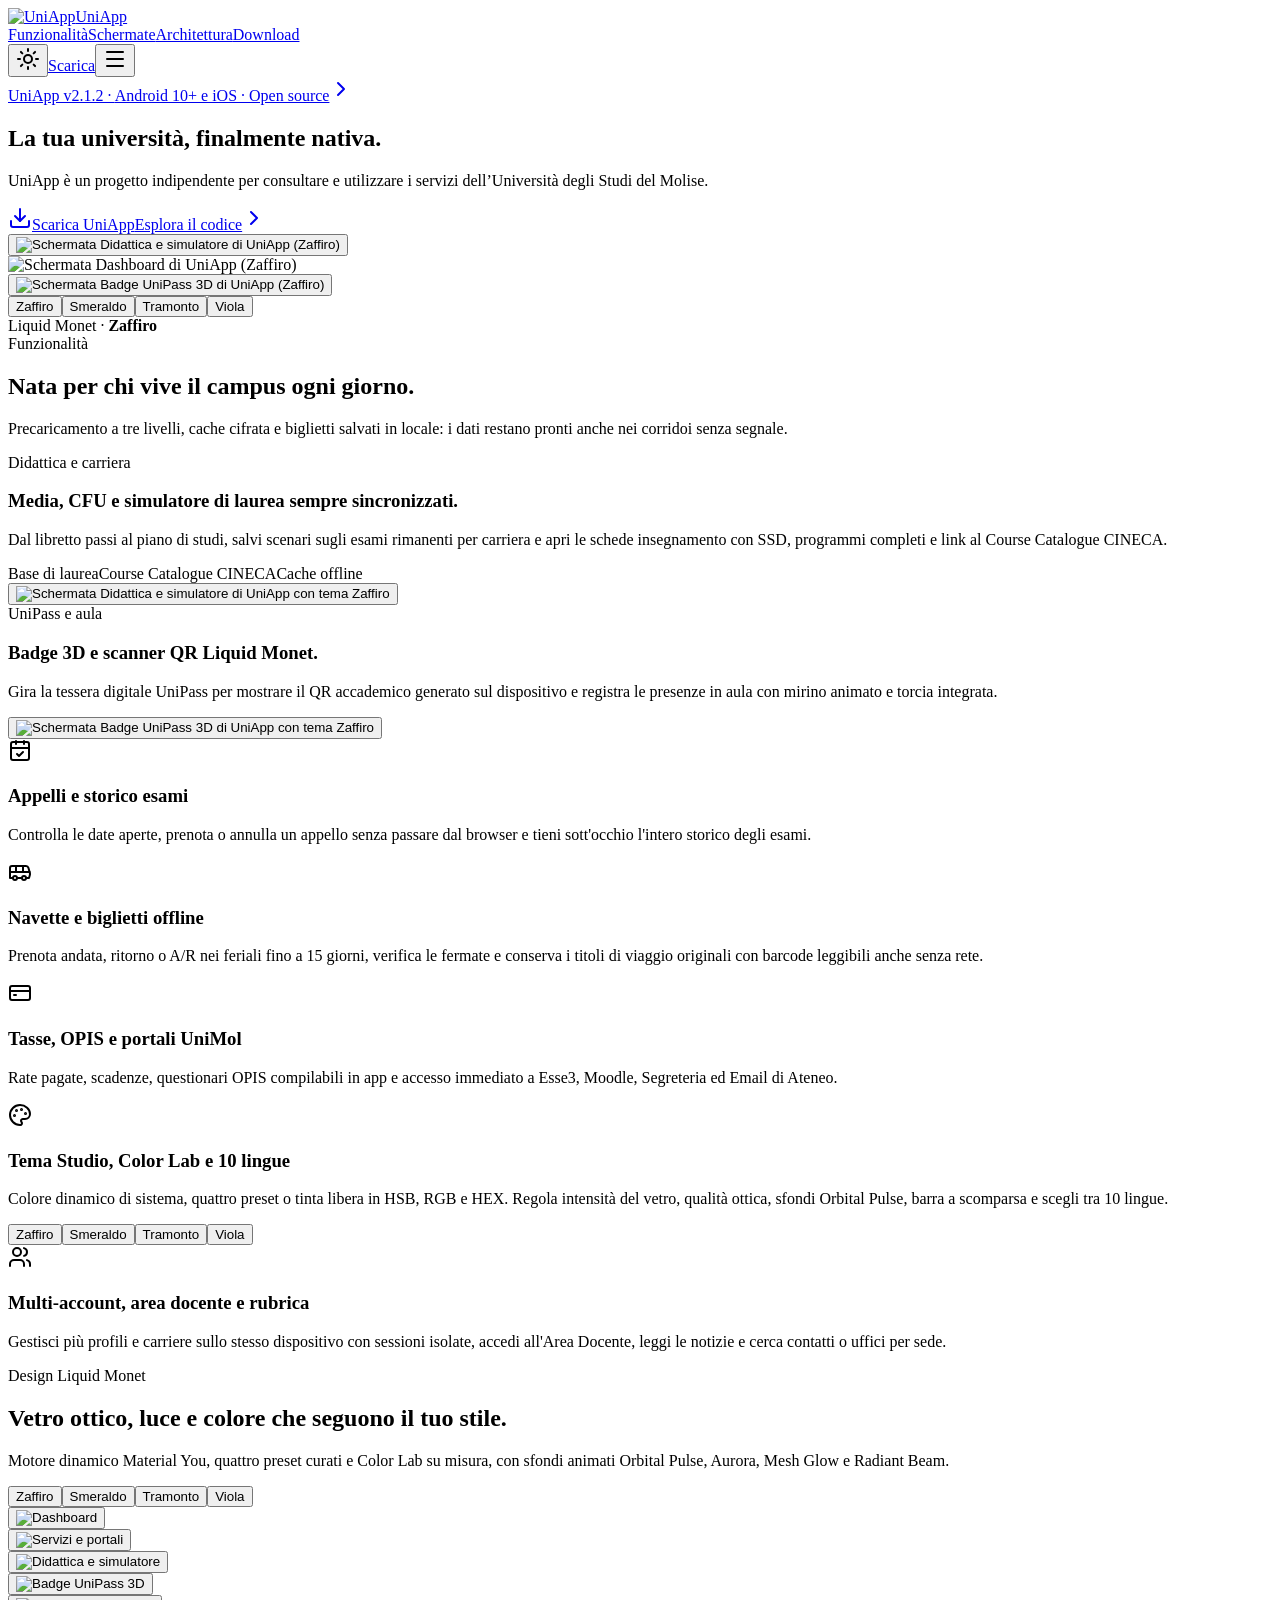
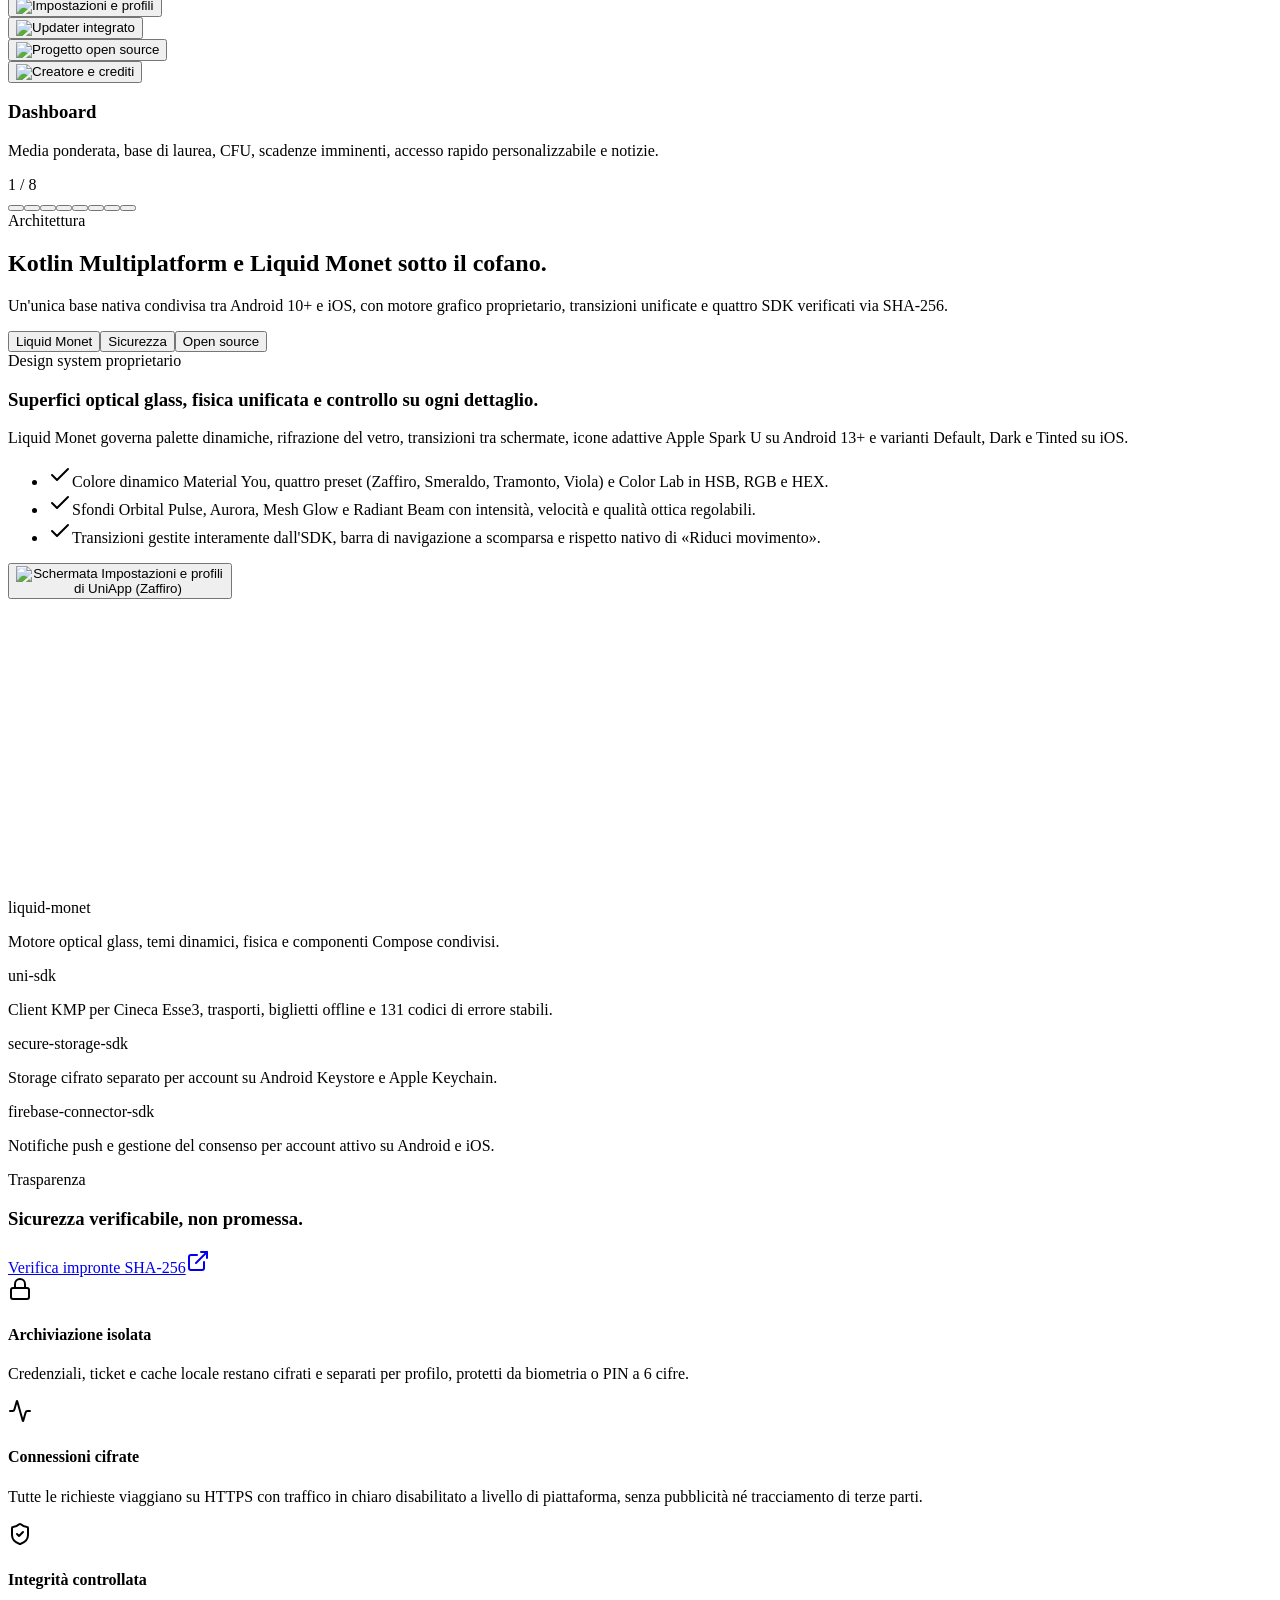
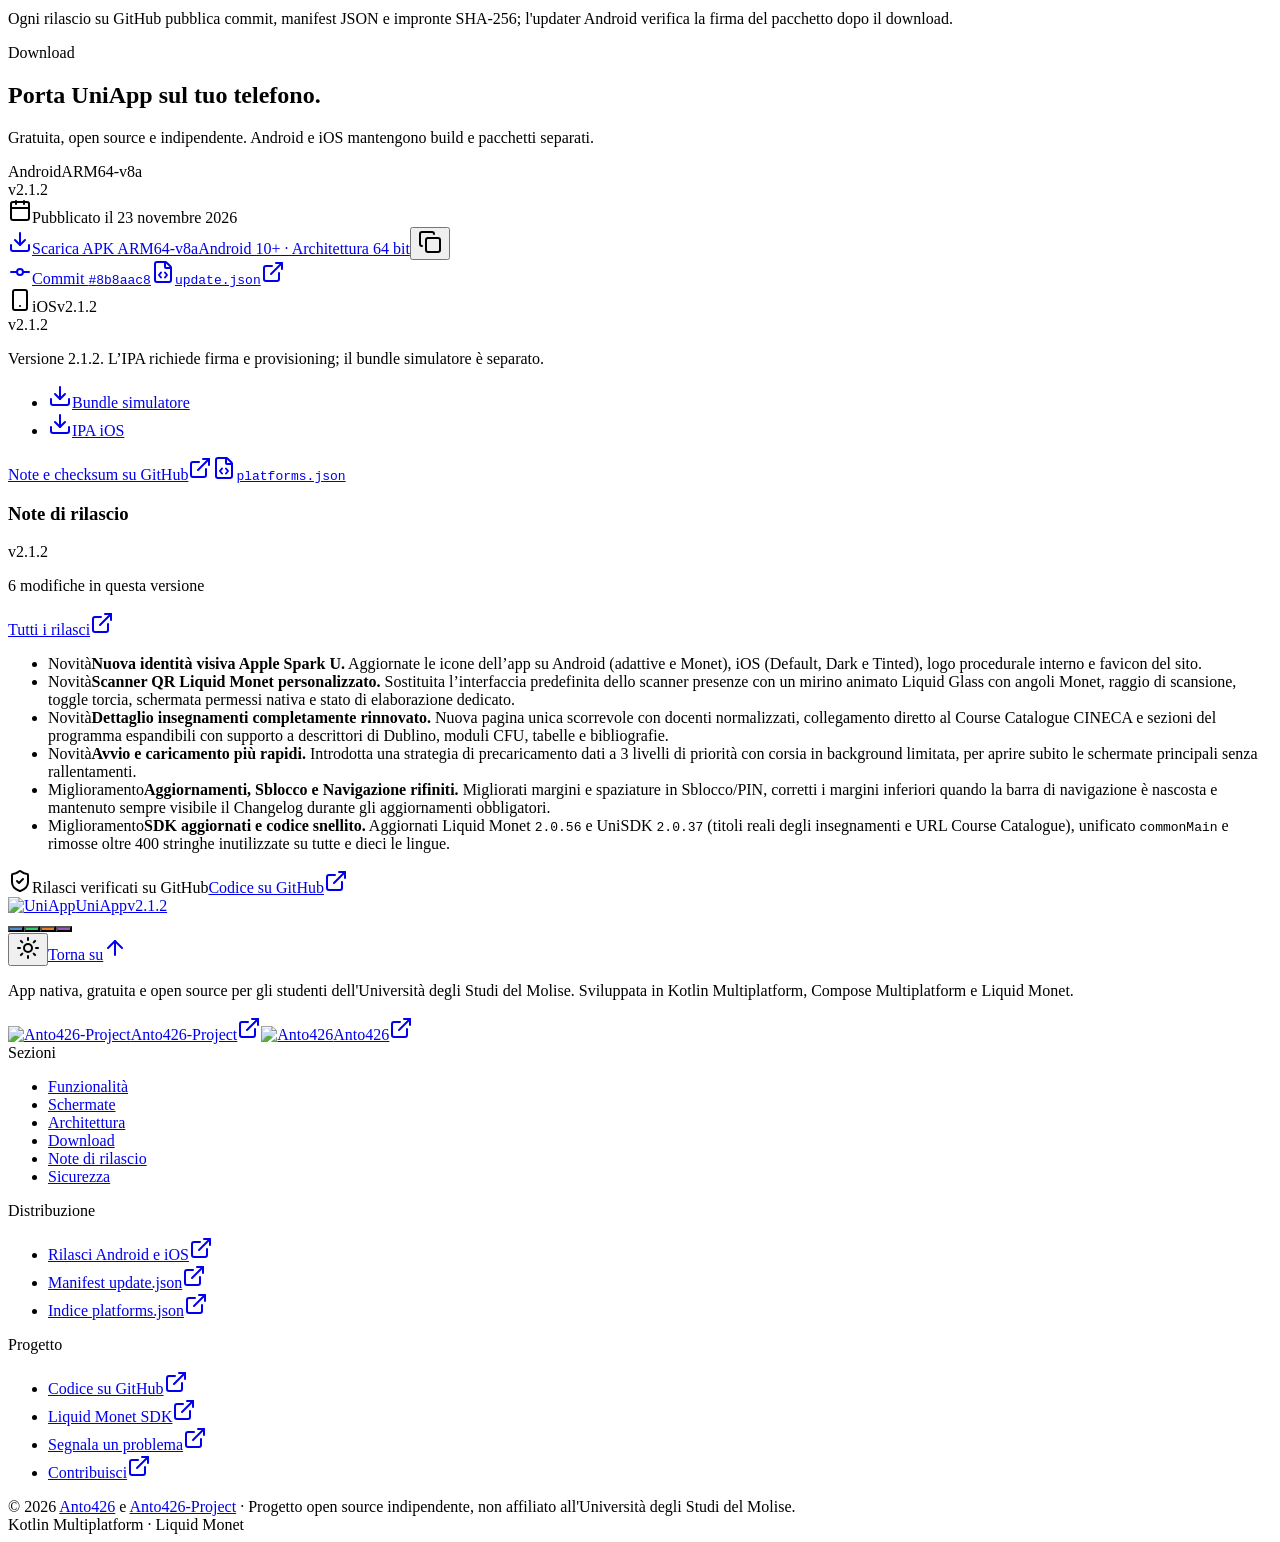
==== docs/index.html @ 40312190 "chore: publish UniApp website" ====
<!DOCTYPE html><html lang="it" data-appearance="dark" data-theme="sapphire"><head><meta charSet="utf-8"/><meta name="viewport" content="width=device-width, initial-scale=1"/><link rel="preload" as="image" href="/uniapp-upstream/assets/uniapp-icon.webp"/><link rel="preload" as="image" href="/uniapp-upstream/assets/screenshots/previews/sapphire-didattica.webp"/><link rel="preload" as="image" href="/uniapp-upstream/assets/screenshots/previews/sapphire-home.webp"/><link rel="preload" as="image" href="/uniapp-upstream/assets/screenshots/previews/sapphire-badge.webp"/><link rel="preload" as="image" href="/uniapp-upstream/assets/screenshots/previews/sapphire-servizi.webp"/><link rel="preload" as="image" href="https://github.com/Anto426-Project.png"/><link rel="preload" as="image" href="https://github.com/Anto426.png"/><link rel="stylesheet" href="/uniapp-upstream/_next/static/chunks/2deefo2ux-tzl.css" data-precedence="next"/><link rel="preload" as="script" fetchPriority="low" href="/uniapp-upstream/_next/static/chunks/310vm2bl3xxpt.js"/><script src="/uniapp-upstream/_next/static/chunks/1wnov70f88xjy.js" async=""></script><script src="/uniapp-upstream/_next/static/chunks/39_j1bdzreq0m.js" async=""></script><script src="/uniapp-upstream/_next/static/chunks/1ewen0fdcty1i.js" async=""></script><script src="/uniapp-upstream/_next/static/chunks/turbopack-1o76c14ttys48.js" async=""></script><script src="/uniapp-upstream/_next/static/chunks/3qfy96eoyh-ek.js" async=""></script><script src="/uniapp-upstream/_next/static/chunks/0j7l8nt_40e_p.js" async=""></script><script src="/uniapp-upstream/_next/static/chunks/3uhbx0-far89m.js" async=""></script><script src="/uniapp-upstream/_next/static/chunks/1dz40qva15pdd.js" async=""></script><meta name="theme-color" content="#000000" media="(prefers-color-scheme: dark)"/><meta name="theme-color" content="#fbfbfd" media="(prefers-color-scheme: light)"/><title>UniApp · La tua università, finalmente nativa (Android e iOS)</title><meta name="description" content="Libretto, base di laurea, appelli, presenze QR, badge UniPass 3D, tasse e navette dell&#x27;Università degli Studi del Molise in un&#x27;app nativa open source per Android e iOS."/><meta name="author" content="Anto426"/><meta property="og:title" content="UniApp · La tua università, finalmente nativa"/><meta property="og:description" content="Libretto, simulatore laurea, badge UniPass 3D, presenze QR, tasse e navette offline per gli studenti dell&#x27;Università degli Studi del Molise."/><meta property="og:url" content="https://anto426-project.github.io/uniapp-upstream/"/><meta property="og:site_name" content="UniApp"/><meta property="og:type" content="website"/><meta name="twitter:card" content="summary"/><meta name="twitter:title" content="UniApp · La tua università, finalmente nativa"/><meta name="twitter:description" content="Libretto, simulatore laurea, badge UniPass 3D, presenze QR, tasse e navette offline per gli studenti dell&#x27;Università degli Studi del Molise."/><link rel="icon" href="/uniapp-upstream/favicon.svg" type="image/svg+xml"/><link rel="icon" href="/uniapp-upstream/favicon.ico" sizes="any"/><link rel="icon" href="/uniapp-upstream/favicon-32x32.png" sizes="32x32" type="image/png"/><link rel="icon" href="/uniapp-upstream/favicon-192x192.png" sizes="192x192" type="image/png"/><link rel="apple-touch-icon" href="/uniapp-upstream/apple-touch-icon.png" sizes="180x180" type="image/png"/><script src="/uniapp-upstream/_next/static/chunks/0cz1d0mv5g_q7.js" noModule=""></script></head><body><div hidden=""><!--$--><!--/$--></div><div class="ambient-backdrop" aria-hidden="true"><div class="ambient-wash-top"></div><div class="ambient-wash-bottom"></div></div><div class="page-stage"><header class="nav-island-shell" data-scrolled="false"><nav class="nav-island" aria-label="Navigazione principale"><a href="#" class="nav-brand"><img src="/uniapp-upstream/assets/uniapp-icon.webp" alt="UniApp" width="26" height="26" class="nav-brand-icon"/><span class="nav-brand-title">UniApp</span></a><div class="nav-links-track"><div class="nav-active-pill" style="opacity:0" aria-hidden="true"></div><a href="#features" class="nav-link-item" data-active="false">Funzionalità</a><a href="#screenshots" class="nav-link-item" data-active="false">Schermate</a><a href="#architecture" class="nav-link-item" data-active="false">Architettura</a><a href="#download" class="nav-link-item" data-active="false">Download</a></div><div class="nav-right"><button type="button" class="appearance-toggle" aria-label="Attiva aspetto chiaro" title="Aspetto chiaro"><svg xmlns="http://www.w3.org/2000/svg" width="24" height="24" viewBox="0 0 24 24" fill="none" stroke="currentColor" stroke-width="2" stroke-linecap="round" stroke-linejoin="round" class="lucide lucide-sun w-3.5 h-3.5" aria-hidden="true"><circle cx="12" cy="12" r="4"></circle><path d="M12 2v2"></path><path d="M12 20v2"></path><path d="m4.93 4.93 1.41 1.41"></path><path d="m17.66 17.66 1.41 1.41"></path><path d="M2 12h2"></path><path d="M20 12h2"></path><path d="m6.34 17.66-1.41 1.41"></path><path d="m19.07 4.93-1.41 1.41"></path></svg></button><a href="#download" class="nav-download-btn">Scarica</a><button type="button" class="nav-mobile-trigger" aria-label="Apri menu" aria-expanded="false"><svg xmlns="http://www.w3.org/2000/svg" width="24" height="24" viewBox="0 0 24 24" fill="none" stroke="currentColor" stroke-width="2" stroke-linecap="round" stroke-linejoin="round" class="lucide lucide-menu w-4 h-4" aria-hidden="true"><path d="M4 5h16"></path><path d="M4 12h16"></path><path d="M4 19h16"></path></svg></button></div></nav></header><main id="main-content"><section class="hero-keynote"><div class="container-shell"><div class="hero-keynote-header"><a href="#download" class="hero-status-chip"><span class="status-dot" aria-hidden="true"></span><span>UniApp v2.1.2 · <!-- -->Android 10+ e iOS · Open source</span><svg xmlns="http://www.w3.org/2000/svg" width="24" height="24" viewBox="0 0 24 24" fill="none" stroke="currentColor" stroke-width="2" stroke-linecap="round" stroke-linejoin="round" class="lucide lucide-chevron-right w-3.5 h-3.5" style="color:var(--accent)" aria-hidden="true"><path d="m9 18 6-6-6-6"></path></svg></a><h1 class="type-hero">La tua università,<!-- --> <span class="hero-accent-text">finalmente nativa.</span></h1><p class="hero-subtitle">UniApp è un progetto indipendente per consultare e utilizzare i servizi dell’Università degli Studi del Molise.</p><div class="hero-cta-row"><a href="#download" class="btn-primary"><svg xmlns="http://www.w3.org/2000/svg" width="24" height="24" viewBox="0 0 24 24" fill="none" stroke="currentColor" stroke-width="2" stroke-linecap="round" stroke-linejoin="round" class="lucide lucide-download w-4 h-4" aria-hidden="true"><path d="M12 15V3"></path><path d="M21 15v4a2 2 0 0 1-2 2H5a2 2 0 0 1-2-2v-4"></path><path d="m7 10 5 5 5-5"></path></svg><span>Scarica UniApp</span></a><a href="https://github.com/Anto426-Project/Uniapp" target="_blank" rel="noopener noreferrer" class="btn-material"><span>Esplora il codice</span><svg xmlns="http://www.w3.org/2000/svg" width="24" height="24" viewBox="0 0 24 24" fill="none" stroke="currentColor" stroke-width="2" stroke-linecap="round" stroke-linejoin="round" class="lucide lucide-chevron-right w-4 h-4 opacity-70" aria-hidden="true"><path d="m9 18 6-6-6-6"></path></svg></a></div></div><div class="hero-triptych-stage"><div class="hero-triptych-glow" aria-hidden="true"></div><div class="hero-triptych"><button type="button" class="triptych-flank triptych-flank--left" aria-label="Apri anteprima Didattica e simulatore (Zaffiro)"><div class="device-screen"><span class="crossfade-frame"><img src="/uniapp-upstream/assets/screenshots/previews/sapphire-didattica.webp" alt="Schermata Didattica e simulatore di UniApp (Zaffiro)" width="480" height="1003" draggable="false" style="object-position:center center;opacity:1;transition:opacity 420ms cubic-bezier(0.22, 1, 0.36, 1)"/></span></div></button><div class="triptych-center" role="button" tabindex="0" aria-label="Apri anteprima Dashboard (Zaffiro)"><div class="device-frame"><div class="device-screen"><span class="crossfade-frame"><img src="/uniapp-upstream/assets/screenshots/previews/sapphire-home.webp" alt="Schermata Dashboard di UniApp (Zaffiro)" width="480" height="1003" draggable="false" style="object-position:center center;opacity:1;transition:opacity 420ms cubic-bezier(0.22, 1, 0.36, 1)"/></span><div class="device-sheen" aria-hidden="true"></div></div></div></div><button type="button" class="triptych-flank triptych-flank--right" aria-label="Apri anteprima Badge UniPass 3D (Zaffiro)"><div class="device-screen"><span class="crossfade-frame"><img src="/uniapp-upstream/assets/screenshots/previews/sapphire-badge.webp" alt="Schermata Badge UniPass 3D di UniApp (Zaffiro)" width="480" height="1003" draggable="false" style="object-position:center center;opacity:1;transition:opacity 420ms cubic-bezier(0.22, 1, 0.36, 1)"/></span></div></button></div><div class="hero-pigment-dock"><div class="fluid-segmented" role="group" aria-label="Scegli il tema dell&#x27;anteprima"><div class="fluid-segmented__indicator" aria-hidden="true"></div><button type="button" class="fluid-segmented__option" aria-pressed="true"><span class="fluid-segmented__swatch" style="background-color:#4A90D9" aria-hidden="true"></span><span>Zaffiro</span></button><button type="button" class="fluid-segmented__option" aria-pressed="false"><span class="fluid-segmented__swatch" style="background-color:#2ECC71" aria-hidden="true"></span><span>Smeraldo</span></button><button type="button" class="fluid-segmented__option" aria-pressed="false"><span class="fluid-segmented__swatch" style="background-color:#E67E22" aria-hidden="true"></span><span>Tramonto</span></button><button type="button" class="fluid-segmented__option" aria-pressed="false"><span class="fluid-segmented__swatch" style="background-color:#9B59B6" aria-hidden="true"></span><span>Viola</span></button></div><span class="type-caption">Liquid Monet · <strong style="color:var(--label-primary)">Zaffiro</strong></span></div></div></div></section><section id="features" class="section-block section-grouped"><div class="container-shell"><div class="fluid-reveal" data-visible="false"><div class="section-header-center"><span class="type-eyebrow">Funzionalità</span><h2 class="type-title-1">Nata per chi vive il campus ogni giorno.</h2><p class="type-body">Precaricamento a tre livelli, cache cifrata e biglietti salvati in locale: i dati restano pronti anche nei corridoi senza segnale.</p></div></div><div class="fluid-reveal" data-visible="false" style="transition-delay:70ms"><div class="bento-mosaic"><div class="bento-tile bento-span-7"><div class="bento-hero-split"><div class="flex flex-col items-start gap-3"><span class="type-eyebrow">Didattica e carriera</span><h3 class="type-title-2">Media, CFU e simulatore di laurea sempre sincronizzati.</h3><p class="type-callout">Dal libretto passi al piano di studi, salvi scenari sugli esami rimanenti per carriera e apri le schede insegnamento con SSD, programmi completi e link al Course Catalogue CINECA.</p><div class="bento-metric-chips"><span class="metric-chip">Base di laurea</span><span class="metric-chip">Course Catalogue CINECA</span><span class="metric-chip">Cache offline</span></div></div><div class="bento-phone-well"><button type="button" class="bento-phone-trigger" aria-label="Apri a schermo intero: Didattica e simulatore"><div class="bento-phone-inner"><span class="crossfade-frame"><img src="/uniapp-upstream/assets/screenshots/previews/sapphire-didattica.webp" alt="Schermata Didattica e simulatore di UniApp con tema Zaffiro" width="480" height="880" loading="lazy" draggable="false" style="object-position:top center;opacity:1;transition:opacity 420ms cubic-bezier(0.22, 1, 0.36, 1)"/></span></div></button></div></div></div><div class="bento-tile bento-span-5 bento-badge-card"><div class="flex flex-col items-start gap-2.5"><span class="type-eyebrow">UniPass e aula</span><h3 class="type-title-2">Badge 3D e scanner QR Liquid Monet.</h3><p class="type-callout">Gira la tessera digitale UniPass per mostrare il QR accademico generato sul dispositivo e registra le presenze in aula con mirino animato e torcia integrata.</p></div><div class="bento-badge-crop"><button type="button" class="bento-phone-trigger" aria-label="Apri a schermo intero: Badge UniPass 3D"><div class="bento-phone-inner"><span class="crossfade-frame"><img src="/uniapp-upstream/assets/screenshots/previews/sapphire-badge.webp" alt="Schermata Badge UniPass 3D di UniApp con tema Zaffiro" width="480" height="880" loading="lazy" draggable="false" style="object-position:top center;opacity:1;transition:opacity 420ms cubic-bezier(0.22, 1, 0.36, 1)"/></span></div></button></div></div><div class="bento-tile bento-span-4"><div class="bento-compact-body"><div class="icon-badge"><svg xmlns="http://www.w3.org/2000/svg" width="24" height="24" viewBox="0 0 24 24" fill="none" stroke="currentColor" stroke-width="2" stroke-linecap="round" stroke-linejoin="round" class="lucide lucide-calendar-check w-4 h-4" aria-hidden="true"><path d="M8 2v3"></path><path d="M16 2v3"></path><rect x="3" y="3" width="18" height="18" rx="2"></rect><path d="M3 9h18"></path><path d="m9 15 2 2 4-4"></path></svg></div><h3 class="type-headline">Appelli e storico esami</h3><p class="type-callout">Controlla le date aperte, prenota o annulla un appello senza passare dal browser e tieni sott&#x27;occhio l&#x27;intero storico degli esami.</p></div></div><div class="bento-tile bento-span-4"><div class="bento-compact-body"><div class="icon-badge"><svg xmlns="http://www.w3.org/2000/svg" width="24" height="24" viewBox="0 0 24 24" fill="none" stroke="currentColor" stroke-width="2" stroke-linecap="round" stroke-linejoin="round" class="lucide lucide-bus w-4 h-4" aria-hidden="true"><path d="M8 6v6"></path><path d="M15 6v6"></path><path d="M2 12h19.6"></path><path d="M18 18h3s.5-1.7.8-2.8c.1-.4.2-.8.2-1.2 0-.4-.1-.8-.2-1.2l-1.4-5C20.1 6.8 19.1 6 18 6H4a2 2 0 0 0-2 2v10h3"></path><circle cx="7" cy="18" r="2"></circle><path d="M9 18h5"></path><circle cx="16" cy="18" r="2"></circle></svg></div><h3 class="type-headline">Navette e biglietti offline</h3><p class="type-callout">Prenota andata, ritorno o A/R nei feriali fino a 15 giorni, verifica le fermate e conserva i titoli di viaggio originali con barcode leggibili anche senza rete.</p></div></div><div class="bento-tile bento-span-4"><div class="bento-compact-body"><div class="icon-badge"><svg xmlns="http://www.w3.org/2000/svg" width="24" height="24" viewBox="0 0 24 24" fill="none" stroke="currentColor" stroke-width="2" stroke-linecap="round" stroke-linejoin="round" class="lucide lucide-credit-card w-4 h-4" aria-hidden="true"><rect width="20" height="14" x="2" y="5" rx="2"></rect><line x1="2" x2="22" y1="10" y2="10"></line><path d="M6 14h2"></path></svg></div><h3 class="type-headline">Tasse, OPIS e portali UniMol</h3><p class="type-callout">Rate pagate, scadenze, questionari OPIS compilabili in app e accesso immediato a Esse3, Moodle, Segreteria ed Email di Ateneo.</p></div></div><div class="bento-tile bento-span-6"><div class="bento-compact-body"><div class="icon-badge"><svg xmlns="http://www.w3.org/2000/svg" width="24" height="24" viewBox="0 0 24 24" fill="none" stroke="currentColor" stroke-width="2" stroke-linecap="round" stroke-linejoin="round" class="lucide lucide-palette w-4 h-4" aria-hidden="true"><path d="M12 22a1 1 0 0 1 0-20 10 9 0 0 1 10 9 5 5 0 0 1-5 5h-2.25a1.75 1.75 0 0 0-1.4 2.8l.3.4a1.75 1.75 0 0 1-1.4 2.8z"></path><circle cx="13.5" cy="6.5" r=".5" fill="currentColor"></circle><circle cx="17.5" cy="10.5" r=".5" fill="currentColor"></circle><circle cx="6.5" cy="12.5" r=".5" fill="currentColor"></circle><circle cx="8.5" cy="7.5" r=".5" fill="currentColor"></circle></svg></div><h3 class="type-headline">Tema Studio, Color Lab e 10 lingue</h3><p class="type-callout">Colore dinamico di sistema, quattro preset o tinta libera in HSB, RGB e HEX. Regola intensità del vetro, qualità ottica, sfondi Orbital Pulse, barra a scomparsa e scegli tra 10 lingue.</p><div class="bento-palette-bar" role="group" aria-label="Selezione rapida dei temi"><button type="button" class="palette-chip-btn" aria-pressed="true"><span class="fluid-segmented__swatch" style="background-color:#4A90D9" aria-hidden="true"></span><span>Zaffiro</span></button><button type="button" class="palette-chip-btn" aria-pressed="false"><span class="fluid-segmented__swatch" style="background-color:#2ECC71" aria-hidden="true"></span><span>Smeraldo</span></button><button type="button" class="palette-chip-btn" aria-pressed="false"><span class="fluid-segmented__swatch" style="background-color:#E67E22" aria-hidden="true"></span><span>Tramonto</span></button><button type="button" class="palette-chip-btn" aria-pressed="false"><span class="fluid-segmented__swatch" style="background-color:#9B59B6" aria-hidden="true"></span><span>Viola</span></button></div></div></div><div class="bento-tile bento-span-6"><div class="bento-compact-body"><div class="icon-badge"><svg xmlns="http://www.w3.org/2000/svg" width="24" height="24" viewBox="0 0 24 24" fill="none" stroke="currentColor" stroke-width="2" stroke-linecap="round" stroke-linejoin="round" class="lucide lucide-users w-4 h-4" aria-hidden="true"><path d="M16 21v-2a4 4 0 0 0-4-4H6a4 4 0 0 0-4 4v2"></path><path d="M16 3.128a4 4 0 0 1 0 7.744"></path><path d="M22 21v-2a4 4 0 0 0-3-3.87"></path><circle cx="9" cy="7" r="4"></circle></svg></div><h3 class="type-headline">Multi-account, area docente e rubrica</h3><p class="type-callout">Gestisci più profili e carriere sullo stesso dispositivo con sessioni isolate, accedi all&#x27;Area Docente, leggi le notizie e cerca contatti o uffici per sede.</p></div></div></div></div></div></section><section id="screenshots" class="section-block"><div class="container-shell"><div class="fluid-reveal" data-visible="false"><div class="section-header-center"><span class="type-eyebrow">Design Liquid Monet</span><h2 class="type-title-1">Vetro ottico, luce e colore che seguono il tuo stile.</h2><p class="type-body">Motore dinamico Material You, quattro preset curati e Color Lab su misura, con sfondi animati Orbital Pulse, Aurora, Mesh Glow e Radiant Beam.</p><div class="mt-2"><div class="fluid-segmented" role="group" aria-label="Scegli il tema delle schermate"><div class="fluid-segmented__indicator" aria-hidden="true"></div><button type="button" class="fluid-segmented__option" aria-pressed="true"><span class="fluid-segmented__swatch" style="background-color:#4A90D9" aria-hidden="true"></span><span>Zaffiro</span></button><button type="button" class="fluid-segmented__option" aria-pressed="false"><span class="fluid-segmented__swatch" style="background-color:#2ECC71" aria-hidden="true"></span><span>Smeraldo</span></button><button type="button" class="fluid-segmented__option" aria-pressed="false"><span class="fluid-segmented__swatch" style="background-color:#E67E22" aria-hidden="true"></span><span>Tramonto</span></button><button type="button" class="fluid-segmented__option" aria-pressed="false"><span class="fluid-segmented__swatch" style="background-color:#9B59B6" aria-hidden="true"></span><span>Viola</span></button></div></div></div></div><div class="fluid-reveal" data-visible="false" style="transition-delay:70ms"><div class="screenshot-carousel" role="region" aria-roledescription="carosello" aria-label="Schermate di UniApp"><div class="screenshot-carousel__viewport"><div class="screenshot-carousel__stage"><div class="screenshot-carousel__slide" role="group" aria-roledescription="schermata" aria-label="1 di 8" data-selected="true"><button type="button" class="screenshot-carousel__card" tabindex="0" aria-label="Apri a schermo intero: Dashboard"><div class="screenshot-carousel__screen"><span class="crossfade-frame"><img src="/uniapp-upstream/assets/screenshots/previews/sapphire-home.webp" alt="Dashboard" width="480" height="1003" loading="eager" decoding="async" draggable="false" style="object-position:center center;opacity:1;transition:opacity 420ms cubic-bezier(0.22, 1, 0.36, 1)"/></span></div></button></div><div class="screenshot-carousel__slide" role="group" aria-roledescription="schermata" aria-label="2 di 8" data-selected="false"><button type="button" class="screenshot-carousel__card" tabindex="-1" aria-label="Mostra Servizi e portali"><div class="screenshot-carousel__screen"><span class="crossfade-frame"><img src="/uniapp-upstream/assets/screenshots/previews/sapphire-servizi.webp" alt="Servizi e portali" width="480" height="1003" loading="eager" decoding="async" draggable="false" style="object-position:center center;opacity:1;transition:opacity 420ms cubic-bezier(0.22, 1, 0.36, 1)"/></span></div></button></div><div class="screenshot-carousel__slide" role="group" aria-roledescription="schermata" aria-label="3 di 8" data-selected="false"><button type="button" class="screenshot-carousel__card" tabindex="-1" aria-label="Mostra Didattica e simulatore"><div class="screenshot-carousel__screen"><span class="crossfade-frame"><img src="/uniapp-upstream/assets/screenshots/previews/sapphire-didattica.webp" alt="Didattica e simulatore" width="480" height="1003" loading="eager" decoding="async" draggable="false" style="object-position:center center;opacity:1;transition:opacity 420ms cubic-bezier(0.22, 1, 0.36, 1)"/></span></div></button></div><div class="screenshot-carousel__slide" role="group" aria-roledescription="schermata" aria-label="4 di 8" data-selected="false"><button type="button" class="screenshot-carousel__card" tabindex="-1" aria-label="Mostra Badge UniPass 3D"><div class="screenshot-carousel__screen"><span class="crossfade-frame"><img src="/uniapp-upstream/assets/screenshots/previews/sapphire-badge.webp" alt="Badge UniPass 3D" width="480" height="1003" loading="lazy" decoding="async" draggable="false" style="object-position:center center;opacity:1;transition:opacity 420ms cubic-bezier(0.22, 1, 0.36, 1)"/></span></div></button></div><div class="screenshot-carousel__slide" role="group" aria-roledescription="schermata" aria-label="5 di 8" data-selected="false"><button type="button" class="screenshot-carousel__card" tabindex="-1" aria-label="Mostra Impostazioni e profili"><div class="screenshot-carousel__screen"><span class="crossfade-frame"><img src="/uniapp-upstream/assets/screenshots/previews/sapphire-impostazioni.webp" alt="Impostazioni e profili" width="480" height="1003" loading="lazy" decoding="async" draggable="false" style="object-position:center center;opacity:1;transition:opacity 420ms cubic-bezier(0.22, 1, 0.36, 1)"/></span></div></button></div><div class="screenshot-carousel__slide" role="group" aria-roledescription="schermata" aria-label="6 di 8" data-selected="false"><button type="button" class="screenshot-carousel__card" tabindex="-1" aria-label="Mostra Updater integrato"><div class="screenshot-carousel__screen"><span class="crossfade-frame"><img src="/uniapp-upstream/assets/screenshots/previews/sapphire-aggiornamenti.webp" alt="Updater integrato" width="480" height="1003" loading="lazy" decoding="async" draggable="false" style="object-position:center center;opacity:1;transition:opacity 420ms cubic-bezier(0.22, 1, 0.36, 1)"/></span></div></button></div><div class="screenshot-carousel__slide" role="group" aria-roledescription="schermata" aria-label="7 di 8" data-selected="false"><button type="button" class="screenshot-carousel__card" tabindex="-1" aria-label="Mostra Progetto open source"><div class="screenshot-carousel__screen"><span class="crossfade-frame"><img src="/uniapp-upstream/assets/screenshots/previews/sapphire-info.webp" alt="Progetto open source" width="480" height="1003" loading="lazy" decoding="async" draggable="false" style="object-position:center center;opacity:1;transition:opacity 420ms cubic-bezier(0.22, 1, 0.36, 1)"/></span></div></button></div><div class="screenshot-carousel__slide" role="group" aria-roledescription="schermata" aria-label="8 di 8" data-selected="false"><button type="button" class="screenshot-carousel__card" tabindex="-1" aria-label="Mostra Creatore e crediti"><div class="screenshot-carousel__screen"><span class="crossfade-frame"><img src="/uniapp-upstream/assets/screenshots/previews/sapphire-crediti.webp" alt="Creatore e crediti" width="480" height="1003" loading="lazy" decoding="async" draggable="false" style="object-position:center center;opacity:1;transition:opacity 420ms cubic-bezier(0.22, 1, 0.36, 1)"/></span></div></button></div></div></div><div class="screenshot-carousel__meta"><h3 class="type-headline">Dashboard</h3><p class="type-callout">Media ponderata, base di laurea, CFU, scadenze imminenti, accesso rapido personalizzabile e notizie.</p><span class="sr-only screenshot-carousel__position" aria-live="off" aria-atomic="true">1<!-- --> / <!-- -->8</span></div><div class="screenshot-carousel__dots" role="tablist" aria-label="Scegli schermata"><button type="button" role="tab" aria-selected="true" aria-label="Vai a Dashboard" class="screenshot-carousel__dot" data-active="true"></button><button type="button" role="tab" aria-selected="false" aria-label="Vai a Servizi e portali" class="screenshot-carousel__dot" data-active="false"></button><button type="button" role="tab" aria-selected="false" aria-label="Vai a Didattica e simulatore" class="screenshot-carousel__dot" data-active="false"></button><button type="button" role="tab" aria-selected="false" aria-label="Vai a Badge UniPass 3D" class="screenshot-carousel__dot" data-active="false"></button><button type="button" role="tab" aria-selected="false" aria-label="Vai a Impostazioni e profili" class="screenshot-carousel__dot" data-active="false"></button><button type="button" role="tab" aria-selected="false" aria-label="Vai a Updater integrato" class="screenshot-carousel__dot" data-active="false"></button><button type="button" role="tab" aria-selected="false" aria-label="Vai a Progetto open source" class="screenshot-carousel__dot" data-active="false"></button><button type="button" role="tab" aria-selected="false" aria-label="Vai a Creatore e crediti" class="screenshot-carousel__dot" data-active="false"></button></div></div></div></div></section><section id="architecture" class="section-block section-grouped"><div class="container-shell"><div class="fluid-reveal" data-visible="false"><div class="section-header-center"><span class="type-eyebrow">Architettura</span><h2 class="type-title-1">Kotlin Multiplatform e Liquid Monet sotto il cofano.</h2><p class="type-body">Un&#x27;unica base nativa condivisa tra Android 10+ e iOS, con motore grafico proprietario, transizioni unificate e quattro SDK verificati via SHA-256.</p><div class="mt-2"><div class="fluid-segmented fluid-segmented--compact" role="group" aria-label="Sezioni dell&#x27;architettura"><div class="fluid-segmented__indicator" aria-hidden="true"></div><button type="button" class="fluid-segmented__option" aria-pressed="true"><span>Liquid Monet</span></button><button type="button" class="fluid-segmented__option" aria-pressed="false"><span>Sicurezza</span></button><button type="button" class="fluid-segmented__option" aria-pressed="false"><span>Open source</span></button></div></div></div></div><div class="fluid-reveal" data-visible="false" style="transition-delay:70ms"><div class="arch-panel"><div class="arch-panel-copy" style="will-change:transform, opacity"><span class="type-eyebrow">Design system proprietario</span><h3 class="type-title-2">Superfici optical glass, fisica unificata e controllo su ogni dettaglio.</h3><p class="type-body">Liquid Monet governa palette dinamiche, rifrazione del vetro, transizioni tra schermate, icone adattive Apple Spark U su Android 13+ e varianti Default, Dark e Tinted su iOS.</p><ul class="arch-spec-list"><li><svg xmlns="http://www.w3.org/2000/svg" width="24" height="24" viewBox="0 0 24 24" fill="none" stroke="currentColor" stroke-width="2" stroke-linecap="round" stroke-linejoin="round" class="lucide lucide-check w-4 h-4 shrink-0 mt-1" style="color:var(--accent)" aria-hidden="true"><path d="M20 6 9 17l-5-5"></path></svg><span>Colore dinamico Material You, quattro preset (Zaffiro, Smeraldo, Tramonto, Viola) e Color Lab in HSB, RGB e HEX.</span></li><li><svg xmlns="http://www.w3.org/2000/svg" width="24" height="24" viewBox="0 0 24 24" fill="none" stroke="currentColor" stroke-width="2" stroke-linecap="round" stroke-linejoin="round" class="lucide lucide-check w-4 h-4 shrink-0 mt-1" style="color:var(--accent)" aria-hidden="true"><path d="M20 6 9 17l-5-5"></path></svg><span>Sfondi Orbital Pulse, Aurora, Mesh Glow e Radiant Beam con intensità, velocità e qualità ottica regolabili.</span></li><li><svg xmlns="http://www.w3.org/2000/svg" width="24" height="24" viewBox="0 0 24 24" fill="none" stroke="currentColor" stroke-width="2" stroke-linecap="round" stroke-linejoin="round" class="lucide lucide-check w-4 h-4 shrink-0 mt-1" style="color:var(--accent)" aria-hidden="true"><path d="M20 6 9 17l-5-5"></path></svg><span>Transizioni gestite interamente dall&#x27;SDK, barra di navigazione a scomparsa e rispetto nativo di «Riduci movimento».</span></li></ul></div><div class="bento-phone-well" style="min-height:21rem"><button type="button" class="bento-phone-trigger" style="width:min(14rem, 76%);will-change:transform" aria-label="Apri a schermo intero: Impostazioni e profili"><div class="bento-phone-inner"><span class="crossfade-frame"><img src="/uniapp-upstream/assets/screenshots/previews/sapphire-impostazioni.webp" alt="Schermata Impostazioni e profili di UniApp (Zaffiro)" width="480" height="880" loading="lazy" draggable="false" style="object-position:top center;opacity:1;transition:opacity 420ms cubic-bezier(0.22, 1, 0.36, 1)"/></span></div></button></div></div></div><div class="fluid-reveal" data-visible="false" style="transition-delay:110ms"><div class="sdk-ledger" aria-label="Moduli SDK integrati"><div class="sdk-ledger-col"><span class="sdk-name">liquid-monet</span><p class="type-caption" style="color:var(--label-secondary)">Motore optical glass, temi dinamici, fisica e componenti Compose condivisi.</p></div><div class="sdk-ledger-col"><span class="sdk-name">uni-sdk</span><p class="type-caption" style="color:var(--label-secondary)">Client KMP per Cineca Esse3, trasporti, biglietti offline e 131 codici di errore stabili.</p></div><div class="sdk-ledger-col"><span class="sdk-name">secure-storage-sdk</span><p class="type-caption" style="color:var(--label-secondary)">Storage cifrato separato per account su Android Keystore e Apple Keychain.</p></div><div class="sdk-ledger-col"><span class="sdk-name">firebase-connector-sdk</span><p class="type-caption" style="color:var(--label-secondary)">Notifiche push e gestione del consenso per account attivo su Android e iOS.</p></div></div></div><div class="fluid-reveal" data-visible="false" style="transition-delay:130ms"><div id="security" class="trust-ribbon" style="scroll-margin-top:6rem"><div class="trust-ribbon-head"><div class="flex flex-col gap-1"><span class="type-eyebrow">Trasparenza</span><h3 class="type-title-2">Sicurezza verificabile, non promessa.</h3></div><a href="https://github.com/Anto426-Project/uniapp-upstream/releases" target="_blank" rel="noopener noreferrer" class="btn-material"><span>Verifica impronte SHA-256</span><svg xmlns="http://www.w3.org/2000/svg" width="24" height="24" viewBox="0 0 24 24" fill="none" stroke="currentColor" stroke-width="2" stroke-linecap="round" stroke-linejoin="round" class="lucide lucide-external-link w-4 h-4 opacity-70" aria-hidden="true"><path d="M15 3h6v6"></path><path d="M10 14 21 3"></path><path d="M18 13v6a2 2 0 0 1-2 2H5a2 2 0 0 1-2-2V8a2 2 0 0 1 2-2h6"></path></svg></a></div><div class="trust-ribbon-grid"><div class="trust-col"><div class="icon-badge"><svg xmlns="http://www.w3.org/2000/svg" width="24" height="24" viewBox="0 0 24 24" fill="none" stroke="currentColor" stroke-width="2" stroke-linecap="round" stroke-linejoin="round" class="lucide lucide-lock w-4 h-4" aria-hidden="true"><rect width="18" height="11" x="3" y="11" rx="2" ry="2"></rect><path d="M7 11V7a5 5 0 0 1 10 0v4"></path></svg></div><h4 class="type-headline">Archiviazione isolata</h4><p class="type-callout">Credenziali, ticket e cache locale restano cifrati e separati per profilo, protetti da biometria o PIN a 6 cifre.</p></div><div class="trust-col"><div class="icon-badge"><svg xmlns="http://www.w3.org/2000/svg" width="24" height="24" viewBox="0 0 24 24" fill="none" stroke="currentColor" stroke-width="2" stroke-linecap="round" stroke-linejoin="round" class="lucide lucide-activity w-4 h-4" aria-hidden="true"><path d="M22 12h-2.48a2 2 0 0 0-1.93 1.46l-2.35 8.36a.25.25 0 0 1-.48 0L9.24 2.18a.25.25 0 0 0-.48 0l-2.35 8.36A2 2 0 0 1 4.49 12H2"></path></svg></div><h4 class="type-headline">Connessioni cifrate</h4><p class="type-callout">Tutte le richieste viaggiano su HTTPS con traffico in chiaro disabilitato a livello di piattaforma, senza pubblicità né tracciamento di terze parti.</p></div><div class="trust-col"><div class="icon-badge"><svg xmlns="http://www.w3.org/2000/svg" width="24" height="24" viewBox="0 0 24 24" fill="none" stroke="currentColor" stroke-width="2" stroke-linecap="round" stroke-linejoin="round" class="lucide lucide-shield-check w-4 h-4" aria-hidden="true"><path d="M20 13c0 5-3.5 7.5-7.66 8.95a1 1 0 0 1-.67-.01C7.5 20.5 4 18 4 13V6a1 1 0 0 1 1-1c2 0 4.5-1.2 6.24-2.72a1.17 1.17 0 0 1 1.52 0C14.51 3.81 17 5 19 5a1 1 0 0 1 1 1z"></path><path d="m9 12 2 2 4-4"></path></svg></div><h4 class="type-headline">Integrità controllata</h4><p class="type-callout">Ogni rilascio su GitHub pubblica commit, manifest JSON e impronte SHA-256; l&#x27;updater Android verifica la firma del pacchetto dopo il download.</p></div></div></div></div></div></section><section id="download" class="section-block"><div class="container-shell"><div class="fluid-reveal" data-visible="false"><div class="section-header-center"><span class="type-eyebrow">Download</span><h2 class="type-title-1">Porta UniApp sul tuo telefono.</h2><p class="type-body">Gratuita, open source e indipendente. Android e iOS mantengono build e pacchetti separati.</p></div></div><div class="fluid-reveal" data-visible="false" style="transition-delay:60ms"><div class="platform-cards-grid"><div class="surface-card surface-card--featured"><div class="card-top-row"><span class="platform-chip"><span class="status-dot" aria-hidden="true"></span><span>Android</span></span><span class="pill-badge">ARM64-v8a</span></div><div class="platform-version-block"><div class="ver-text">v2.1.2</div><div class="meta-inline-row mt-2"><span class="meta-inline"><svg xmlns="http://www.w3.org/2000/svg" width="24" height="24" viewBox="0 0 24 24" fill="none" stroke="currentColor" stroke-width="2" stroke-linecap="round" stroke-linejoin="round" class="lucide lucide-calendar w-3.5 h-3.5" aria-hidden="true"><path d="M8 2v3"></path><path d="M16 2v3"></path><rect x="3" y="3" width="18" height="18" rx="2"></rect><path d="M3 9h18"></path></svg><span>Pubblicato il <!-- -->23 novembre 2026</span></span></div></div><div class="download-action-row"><a href="https://github.com/Anto426-Project/uniapp-upstream/releases/download/v2.1.2%2B1182/androidApp-release.apk" aria-disabled="false" download="" class="apk-download-btn"><span class="apk-icon-well"><svg xmlns="http://www.w3.org/2000/svg" width="24" height="24" viewBox="0 0 24 24" fill="none" stroke="currentColor" stroke-width="2" stroke-linecap="round" stroke-linejoin="round" class="lucide lucide-download w-5 h-5" aria-hidden="true"><path d="M12 15V3"></path><path d="M21 15v4a2 2 0 0 1-2 2H5a2 2 0 0 1-2-2v-4"></path><path d="m7 10 5 5 5-5"></path></svg></span><span class="apk-labels"><span class="apk-title">Scarica APK ARM64-v8a</span><span class="apk-sub">Android 10+ · Architettura 64 bit</span></span></a><button type="button" class="copy-link-btn" title="Copia link APK ARM64" aria-label="Copia link APK ARM64"><svg xmlns="http://www.w3.org/2000/svg" width="24" height="24" viewBox="0 0 24 24" fill="none" stroke="currentColor" stroke-width="2" stroke-linecap="round" stroke-linejoin="round" class="lucide lucide-copy w-4 h-4" aria-hidden="true"><rect width="14" height="14" x="8" y="8" rx="2" ry="2"></rect><path d="M4 16c-1.1 0-2-.9-2-2V4c0-1.1.9-2 2-2h10c1.1 0 2 .9 2 2"></path></svg></button></div><div class="card-footer-links"><a href="https://github.com/Anto426-Project/Uniapp/commit/8b8aac81d9f5eb6f3c2a362a539ce8b47ef87f60" target="_blank" rel="noopener noreferrer" class="inline-link"><svg xmlns="http://www.w3.org/2000/svg" width="24" height="24" viewBox="0 0 24 24" fill="none" stroke="currentColor" stroke-width="2" stroke-linecap="round" stroke-linejoin="round" class="lucide lucide-git-commit-horizontal lucide-git-commit w-3.5 h-3.5" style="color:var(--accent)" aria-hidden="true"><circle cx="12" cy="12" r="3"></circle><line x1="3" x2="9" y1="12" y2="12"></line><line x1="15" x2="21" y1="12" y2="12"></line></svg><span>Commit <code class="mono-code">#<!-- -->8b8aac8</code></span></a><a href="/uniapp-upstream/update.json" target="_blank" rel="noopener noreferrer" class="inline-link"><svg xmlns="http://www.w3.org/2000/svg" width="24" height="24" viewBox="0 0 24 24" fill="none" stroke="currentColor" stroke-width="2" stroke-linecap="round" stroke-linejoin="round" class="lucide lucide-file-code w-3.5 h-3.5" style="color:var(--accent)" aria-hidden="true"><path d="M6 22a2 2 0 0 1-2-2V4a2 2 0 0 1 2-2h8a2.4 2.4 0 0 1 1.704.706l3.588 3.588A2.4 2.4 0 0 1 20 8v12a2 2 0 0 1-2 2z"></path><path d="M14 2v5a1 1 0 0 0 1 1h5"></path><path d="M10 12.5 8 15l2 2.5"></path><path d="m14 12.5 2 2.5-2 2.5"></path></svg><code class="mono-code">update.json</code><svg xmlns="http://www.w3.org/2000/svg" width="24" height="24" viewBox="0 0 24 24" fill="none" stroke="currentColor" stroke-width="2" stroke-linecap="round" stroke-linejoin="round" class="lucide lucide-external-link w-3 h-3 opacity-60" aria-hidden="true"><path d="M15 3h6v6"></path><path d="M10 14 21 3"></path><path d="M18 13v6a2 2 0 0 1-2 2H5a2 2 0 0 1-2-2V8a2 2 0 0 1 2-2h6"></path></svg></a></div></div><article class="surface-card" aria-label="Download iOS"><div class="card-top-row"><span class="platform-chip"><svg xmlns="http://www.w3.org/2000/svg" width="24" height="24" viewBox="0 0 24 24" fill="none" stroke="currentColor" stroke-width="2" stroke-linecap="round" stroke-linejoin="round" class="lucide lucide-smartphone w-4 h-4" style="color:var(--accent)" aria-hidden="true"><rect width="14" height="20" x="5" y="2" rx="2" ry="2"></rect><path d="M12 18h.01"></path></svg><span>iOS</span></span><span class="pill-badge">v2.1.2</span></div><div class="platform-version-block"><div class="ver-text">v2.1.2</div><p class="type-callout mt-2">Versione 2.1.2.<!-- --> L’IPA richiede firma e provisioning; il bundle simulatore è separato.</p></div><div class="ios-variants"><div class="ios-variant-box"><ul class="ios-pill-list"><li><a class="ios-pill-link" href="https://github.com/Anto426-Project/uniapp-upstream/releases/download/ios-v2.1.2%2B1152-unsigned/UniApp-ios-2.1.2-1152-simulator.zip"><svg xmlns="http://www.w3.org/2000/svg" width="24" height="24" viewBox="0 0 24 24" fill="none" stroke="currentColor" stroke-width="2" stroke-linecap="round" stroke-linejoin="round" class="lucide lucide-download w-3.5 h-3.5 shrink-0" aria-hidden="true"><path d="M12 15V3"></path><path d="M21 15v4a2 2 0 0 1-2 2H5a2 2 0 0 1-2-2v-4"></path><path d="m7 10 5 5 5-5"></path></svg><span>Bundle simulatore</span></a></li><li><a class="ios-pill-link" href="https://github.com/Anto426-Project/uniapp-upstream/releases/download/ios-v2.1.2%2B1152-unsigned/UniApp-ios-2.1.2-1152-unsigned.ipa"><svg xmlns="http://www.w3.org/2000/svg" width="24" height="24" viewBox="0 0 24 24" fill="none" stroke="currentColor" stroke-width="2" stroke-linecap="round" stroke-linejoin="round" class="lucide lucide-download w-3.5 h-3.5 shrink-0" aria-hidden="true"><path d="M12 15V3"></path><path d="M21 15v4a2 2 0 0 1-2 2H5a2 2 0 0 1-2-2v-4"></path><path d="m7 10 5 5 5-5"></path></svg><span>IPA iOS</span></a></li></ul></div></div><div class="card-footer-links"><a href="https://github.com/Anto426-Project/uniapp-upstream/releases/tag/ios-v2.1.2+1152-unsigned" target="_blank" rel="noopener noreferrer" class="inline-link"><span>Note e checksum su GitHub</span><svg xmlns="http://www.w3.org/2000/svg" width="24" height="24" viewBox="0 0 24 24" fill="none" stroke="currentColor" stroke-width="2" stroke-linecap="round" stroke-linejoin="round" class="lucide lucide-external-link w-3.5 h-3.5 opacity-60" aria-hidden="true"><path d="M15 3h6v6"></path><path d="M10 14 21 3"></path><path d="M18 13v6a2 2 0 0 1-2 2H5a2 2 0 0 1-2-2V8a2 2 0 0 1 2-2h6"></path></svg></a><a href="/uniapp-upstream/platforms.json" target="_blank" rel="noopener noreferrer" class="inline-link"><svg xmlns="http://www.w3.org/2000/svg" width="24" height="24" viewBox="0 0 24 24" fill="none" stroke="currentColor" stroke-width="2" stroke-linecap="round" stroke-linejoin="round" class="lucide lucide-file-code w-3.5 h-3.5" style="color:var(--accent)" aria-hidden="true"><path d="M6 22a2 2 0 0 1-2-2V4a2 2 0 0 1 2-2h8a2.4 2.4 0 0 1 1.704.706l3.588 3.588A2.4 2.4 0 0 1 20 8v12a2 2 0 0 1-2 2z"></path><path d="M14 2v5a1 1 0 0 0 1 1h5"></path><path d="M10 12.5 8 15l2 2.5"></path><path d="m14 12.5 2 2.5-2 2.5"></path></svg><code class="mono-code">platforms.json</code></a></div></article></div></div><div class="fluid-reveal" data-visible="false" style="transition-delay:110ms"><div id="changelog" class="surface-card changelog-panel-bounded"><div class="card-top-row"><div><div class="flex items-center gap-2.5 flex-wrap"><h3 class="type-headline">Note di rilascio</h3><span class="pill-badge">v2.1.2</span></div><p class="type-caption mt-1">6 modifiche in questa versione</p></div><a href="https://github.com/Anto426-Project/uniapp-upstream/releases" target="_blank" rel="noopener noreferrer" class="inline-link"><span>Tutti i rilasci</span><svg xmlns="http://www.w3.org/2000/svg" width="24" height="24" viewBox="0 0 24 24" fill="none" stroke="currentColor" stroke-width="2" stroke-linecap="round" stroke-linejoin="round" class="lucide lucide-external-link w-3.5 h-3.5 opacity-60" aria-hidden="true"><path d="M15 3h6v6"></path><path d="M10 14 21 3"></path><path d="M18 13v6a2 2 0 0 1-2 2H5a2 2 0 0 1-2-2V8a2 2 0 0 1 2-2h6"></path></svg></a></div><div class="changelog-scroll-region" tabindex="0" aria-label="Elenco delle note di rilascio"><ul class="changelog-list"><li class="changelog-row"><span class="change-badge change-badge--feature">Novità</span><span class="type-callout" style="color:var(--label-secondary)"><strong style="font-weight:620;color:var(--label-primary)">Nuova identità visiva Apple Spark U.</strong> Aggiornate le icone dell’app su Android (adattive e Monet), iOS (Default, Dark e Tinted), logo procedurale interno e favicon del sito.</span></li><li class="changelog-row"><span class="change-badge change-badge--feature">Novità</span><span class="type-callout" style="color:var(--label-secondary)"><strong style="font-weight:620;color:var(--label-primary)">Scanner QR Liquid Monet personalizzato.</strong> Sostituita l’interfaccia predefinita dello scanner presenze con un mirino animato Liquid Glass con angoli Monet, raggio di scansione, toggle torcia, schermata permessi nativa e stato di elaborazione dedicato.</span></li><li class="changelog-row"><span class="change-badge change-badge--feature">Novità</span><span class="type-callout" style="color:var(--label-secondary)"><strong style="font-weight:620;color:var(--label-primary)">Dettaglio insegnamenti completamente rinnovato.</strong> Nuova pagina unica scorrevole con docenti normalizzati, collegamento diretto al Course Catalogue CINECA e sezioni del programma espandibili con supporto a descrittori di Dublino, moduli CFU, tabelle e bibliografie.</span></li><li class="changelog-row"><span class="change-badge change-badge--feature">Novità</span><span class="type-callout" style="color:var(--label-secondary)"><strong style="font-weight:620;color:var(--label-primary)">Avvio e caricamento più rapidi.</strong> Introdotta una strategia di precaricamento dati a 3 livelli di priorità con corsia in background limitata, per aprire subito le schermate principali senza rallentamenti.</span></li><li class="changelog-row"><span class="change-badge change-badge--improvement">Miglioramento</span><span class="type-callout" style="color:var(--label-secondary)"><strong style="font-weight:620;color:var(--label-primary)">Aggiornamenti, Sblocco e Navigazione rifiniti.</strong> Migliorati margini e spaziature in Sblocco/PIN, corretti i margini inferiori quando la barra di navigazione è nascosta e mantenuto sempre visibile il Changelog durante gli aggiornamenti obbligatori.</span></li><li class="changelog-row"><span class="change-badge change-badge--improvement">Miglioramento</span><span class="type-callout" style="color:var(--label-secondary)"><strong style="font-weight:620;color:var(--label-primary)">SDK aggiornati e codice snellito.</strong> Aggiornati Liquid Monet <code class="mono-code">2.0.56</code> e UniSDK <code class="mono-code">2.0.37</code> (titoli reali degli insegnamenti e URL Course Catalogue), unificato <code class="mono-code">commonMain</code> e rimosse oltre 400 stringhe inutilizzate su tutte e dieci le lingue.</span></li></ul></div><div class="card-footer-links"><span class="inline-link" style="cursor:default"><svg xmlns="http://www.w3.org/2000/svg" width="24" height="24" viewBox="0 0 24 24" fill="none" stroke="currentColor" stroke-width="2" stroke-linecap="round" stroke-linejoin="round" class="lucide lucide-shield-check w-4 h-4" style="color:var(--status-green)" aria-hidden="true"><path d="M20 13c0 5-3.5 7.5-7.66 8.95a1 1 0 0 1-.67-.01C7.5 20.5 4 18 4 13V6a1 1 0 0 1 1-1c2 0 4.5-1.2 6.24-2.72a1.17 1.17 0 0 1 1.52 0C14.51 3.81 17 5 19 5a1 1 0 0 1 1 1z"></path><path d="m9 12 2 2 4-4"></path></svg><span>Rilasci verificati su GitHub</span></span><a href="https://github.com/Anto426-Project/Uniapp" target="_blank" rel="noopener noreferrer" class="inline-link"><span>Codice su GitHub</span><svg xmlns="http://www.w3.org/2000/svg" width="24" height="24" viewBox="0 0 24 24" fill="none" stroke="currentColor" stroke-width="2" stroke-linecap="round" stroke-linejoin="round" class="lucide lucide-external-link w-3.5 h-3.5 opacity-60" aria-hidden="true"><path d="M15 3h6v6"></path><path d="M10 14 21 3"></path><path d="M18 13v6a2 2 0 0 1-2 2H5a2 2 0 0 1-2-2V8a2 2 0 0 1 2-2h6"></path></svg></a></div></div></div></div></section></main><footer class="site-footer"><div class="container-shell"><div class="footer-top-strip"><a href="#" class="nav-brand"><img src="/uniapp-upstream/assets/uniapp-icon.webp" alt="UniApp" width="26" height="26" class="nav-brand-icon"/><span class="nav-brand-title">UniApp</span><span class="pill-badge">v2.1.2</span></a><div class="flex items-center gap-2.5 flex-wrap"><div class="swatch-cluster" role="group" aria-label="Scegli il tema dal piè di pagina"><button type="button" class="swatch-dot" style="background-color:#4A90D9" aria-label="Tema Zaffiro" aria-pressed="true" title="Zaffiro"></button><button type="button" class="swatch-dot" style="background-color:#2ECC71" aria-label="Tema Smeraldo" aria-pressed="false" title="Smeraldo"></button><button type="button" class="swatch-dot" style="background-color:#E67E22" aria-label="Tema Tramonto" aria-pressed="false" title="Tramonto"></button><button type="button" class="swatch-dot" style="background-color:#9B59B6" aria-label="Tema Viola" aria-pressed="false" title="Viola"></button></div><button type="button" class="appearance-toggle" aria-label="Attiva aspetto chiaro"><svg xmlns="http://www.w3.org/2000/svg" width="24" height="24" viewBox="0 0 24 24" fill="none" stroke="currentColor" stroke-width="2" stroke-linecap="round" stroke-linejoin="round" class="lucide lucide-sun w-3.5 h-3.5" aria-hidden="true"><circle cx="12" cy="12" r="4"></circle><path d="M12 2v2"></path><path d="M12 20v2"></path><path d="m4.93 4.93 1.41 1.41"></path><path d="m17.66 17.66 1.41 1.41"></path><path d="M2 12h2"></path><path d="M20 12h2"></path><path d="m6.34 17.66-1.41 1.41"></path><path d="m19.07 4.93-1.41 1.41"></path></svg></button><a href="#" class="inline-link" aria-label="Torna all&#x27;inizio della pagina"><span>Torna su</span><svg xmlns="http://www.w3.org/2000/svg" width="24" height="24" viewBox="0 0 24 24" fill="none" stroke="currentColor" stroke-width="2" stroke-linecap="round" stroke-linejoin="round" class="lucide lucide-arrow-up w-3.5 h-3.5" aria-hidden="true"><path d="m5 12 7-7 7 7"></path><path d="M12 19V5"></path></svg></a></div></div><div class="footer-directory"><div><p class="type-callout">App nativa, gratuita e open source per gli studenti dell&#x27;Università degli Studi del Molise. Sviluppata in Kotlin Multiplatform, Compose Multiplatform e Liquid Monet.</p><div class="footer-account-row"><a href="https://github.com/Anto426-Project" target="_blank" rel="noopener noreferrer" class="account-chip"><img src="https://github.com/Anto426-Project.png" alt="Anto426-Project" width="22" height="22"/><span>Anto426-Project</span><svg xmlns="http://www.w3.org/2000/svg" width="24" height="24" viewBox="0 0 24 24" fill="none" stroke="currentColor" stroke-width="2" stroke-linecap="round" stroke-linejoin="round" class="lucide lucide-external-link w-3 h-3 opacity-60" aria-hidden="true"><path d="M15 3h6v6"></path><path d="M10 14 21 3"></path><path d="M18 13v6a2 2 0 0 1-2 2H5a2 2 0 0 1-2-2V8a2 2 0 0 1 2-2h6"></path></svg></a><a href="https://github.com/Anto426" target="_blank" rel="noopener noreferrer" class="account-chip"><img src="https://github.com/Anto426.png" alt="Anto426" width="22" height="22"/><span>Anto426</span><svg xmlns="http://www.w3.org/2000/svg" width="24" height="24" viewBox="0 0 24 24" fill="none" stroke="currentColor" stroke-width="2" stroke-linecap="round" stroke-linejoin="round" class="lucide lucide-external-link w-3 h-3 opacity-60" aria-hidden="true"><path d="M15 3h6v6"></path><path d="M10 14 21 3"></path><path d="M18 13v6a2 2 0 0 1-2 2H5a2 2 0 0 1-2-2V8a2 2 0 0 1 2-2h6"></path></svg></a></div></div><div><span class="footer-col-title">Sezioni</span><ul class="footer-links"><li><a href="#features">Funzionalità</a></li><li><a href="#screenshots">Schermate</a></li><li><a href="#architecture">Architettura</a></li><li><a href="#download">Download</a></li><li><a href="#changelog">Note di rilascio</a></li><li><a href="#security">Sicurezza</a></li></ul></div><div><span class="footer-col-title">Distribuzione</span><ul class="footer-links"><li><a href="https://github.com/Anto426-Project/uniapp-upstream/releases" target="_blank" rel="noopener noreferrer"><span>Rilasci Android e iOS</span><svg xmlns="http://www.w3.org/2000/svg" width="24" height="24" viewBox="0 0 24 24" fill="none" stroke="currentColor" stroke-width="2" stroke-linecap="round" stroke-linejoin="round" class="lucide lucide-external-link w-3 h-3 opacity-60" aria-hidden="true"><path d="M15 3h6v6"></path><path d="M10 14 21 3"></path><path d="M18 13v6a2 2 0 0 1-2 2H5a2 2 0 0 1-2-2V8a2 2 0 0 1 2-2h6"></path></svg></a></li><li><a href="/uniapp-upstream/update.json" target="_blank" rel="noopener noreferrer"><span>Manifest update.json</span><svg xmlns="http://www.w3.org/2000/svg" width="24" height="24" viewBox="0 0 24 24" fill="none" stroke="currentColor" stroke-width="2" stroke-linecap="round" stroke-linejoin="round" class="lucide lucide-external-link w-3 h-3 opacity-60" aria-hidden="true"><path d="M15 3h6v6"></path><path d="M10 14 21 3"></path><path d="M18 13v6a2 2 0 0 1-2 2H5a2 2 0 0 1-2-2V8a2 2 0 0 1 2-2h6"></path></svg></a></li><li><a href="/uniapp-upstream/platforms.json" target="_blank" rel="noopener noreferrer"><span>Indice platforms.json</span><svg xmlns="http://www.w3.org/2000/svg" width="24" height="24" viewBox="0 0 24 24" fill="none" stroke="currentColor" stroke-width="2" stroke-linecap="round" stroke-linejoin="round" class="lucide lucide-external-link w-3 h-3 opacity-60" aria-hidden="true"><path d="M15 3h6v6"></path><path d="M10 14 21 3"></path><path d="M18 13v6a2 2 0 0 1-2 2H5a2 2 0 0 1-2-2V8a2 2 0 0 1 2-2h6"></path></svg></a></li></ul></div><div><span class="footer-col-title">Progetto</span><ul class="footer-links"><li><a href="https://github.com/Anto426-Project/Uniapp" target="_blank" rel="noopener noreferrer"><span>Codice su GitHub</span><svg xmlns="http://www.w3.org/2000/svg" width="24" height="24" viewBox="0 0 24 24" fill="none" stroke="currentColor" stroke-width="2" stroke-linecap="round" stroke-linejoin="round" class="lucide lucide-external-link w-3 h-3 opacity-60" aria-hidden="true"><path d="M15 3h6v6"></path><path d="M10 14 21 3"></path><path d="M18 13v6a2 2 0 0 1-2 2H5a2 2 0 0 1-2-2V8a2 2 0 0 1 2-2h6"></path></svg></a></li><li><a href="https://github.com/Anto426-Project/Liquid-Monet" target="_blank" rel="noopener noreferrer"><span>Liquid Monet SDK</span><svg xmlns="http://www.w3.org/2000/svg" width="24" height="24" viewBox="0 0 24 24" fill="none" stroke="currentColor" stroke-width="2" stroke-linecap="round" stroke-linejoin="round" class="lucide lucide-external-link w-3 h-3 opacity-60" aria-hidden="true"><path d="M15 3h6v6"></path><path d="M10 14 21 3"></path><path d="M18 13v6a2 2 0 0 1-2 2H5a2 2 0 0 1-2-2V8a2 2 0 0 1 2-2h6"></path></svg></a></li><li><a href="https://github.com/Anto426-Project/Uniapp/issues" target="_blank" rel="noopener noreferrer"><span>Segnala un problema</span><svg xmlns="http://www.w3.org/2000/svg" width="24" height="24" viewBox="0 0 24 24" fill="none" stroke="currentColor" stroke-width="2" stroke-linecap="round" stroke-linejoin="round" class="lucide lucide-external-link w-3 h-3 opacity-60" aria-hidden="true"><path d="M15 3h6v6"></path><path d="M10 14 21 3"></path><path d="M18 13v6a2 2 0 0 1-2 2H5a2 2 0 0 1-2-2V8a2 2 0 0 1 2-2h6"></path></svg></a></li><li><a href="https://github.com/Anto426-Project/Uniapp/pulls" target="_blank" rel="noopener noreferrer"><span>Contribuisci</span><svg xmlns="http://www.w3.org/2000/svg" width="24" height="24" viewBox="0 0 24 24" fill="none" stroke="currentColor" stroke-width="2" stroke-linecap="round" stroke-linejoin="round" class="lucide lucide-external-link w-3 h-3 opacity-60" aria-hidden="true"><path d="M15 3h6v6"></path><path d="M10 14 21 3"></path><path d="M18 13v6a2 2 0 0 1-2 2H5a2 2 0 0 1-2-2V8a2 2 0 0 1 2-2h6"></path></svg></a></li></ul></div></div><div class="footer-bottom"><p style="margin:0">© 2026<!-- --> <a href="https://github.com/Anto426" target="_blank" rel="noopener noreferrer">Anto426</a> <!-- -->e<!-- --> <a href="https://github.com/Anto426-Project" target="_blank" rel="noopener noreferrer">Anto426-Project</a> <!-- -->· Progetto open source indipendente, non affiliato all&#x27;Università degli Studi del Molise.</p><span>Kotlin Multiplatform · Liquid Monet</span></div></div></footer></div><!--$--><!--/$--><script id="_R_">(globalThis["TURBOPACK"] || (globalThis["TURBOPACK"] = [])).push({"otherChunks":["static/chunks/310vm2bl3xxpt.js","static/chunks/1wnov70f88xjy.js","static/chunks/39_j1bdzreq0m.js","static/chunks/1ewen0fdcty1i.js"],"runtimeModuleIds":[94553]});</script><script src="/uniapp-upstream/_next/static/chunks/310vm2bl3xxpt.js" async=""></script><script>(self.__next_f=self.__next_f||[]).push([0])</script><script>self.__next_f.push([1,"1:\"$Sreact.fragment\"\n2:\"/uniapp-upstream/_next/static/chunks/3qfy96eoyh-ek.js\"\n3:I[39756,[\"$2\"],\"default\"]\n4:I[37457,[\"$2\"],\"default\"]\n5:\"/uniapp-upstream/_next/static/chunks/0j7l8nt_40e_p.js\"\n6:I[29306,[\"$2\",\"$5\"],\"default\"]\n8:\"/uniapp-upstream/_next/static/chunks/3uhbx0-far89m.js\"\n9:\"/uniapp-upstream/_next/static/chunks/1dz40qva15pdd.js\"\na:I[99214,[\"$2\",\"$8\",\"$9\"],\"SiteShell\"]\n11:\"ViewportBoundary\"\n12:I[97367,[\"$2\"],\"$11\"]\n14:\"MetadataBoundary\"\n15:I[97367,[\"$2\"],\"$14\"]\n16:\"$Sreact.suspense\"\n18:I[68027,[\"$2\"],\"default\",1]\n:HL[\"/uniapp-upstream/_next/static/chunks/2deefo2ux-tzl.css\",\"style\"]\nb:T583,- **Nuova identità visiva Apple Spark U.** Aggiornate le icone dell’app su Android (adattive e Monet), iOS (Default, Dark e Tinted), logo procedurale interno e favicon del sito.\n- **Scanner QR Liquid Monet personalizzato.** Sostituita l’interfaccia predefinita dello scanner presenze con un mirino animato Liquid Glass con angoli Monet, raggio di scansione, toggle torcia, schermata permessi nativa e stato di elaborazione dedicato.\n- **Dettaglio insegnamenti completamente rinnovato.** Nuova pagina unica scorrevole con docenti normalizzati, collegamento diretto al Course Catalogue CINECA e sezioni del programma espandibili con supporto a descrittori di Dublino, moduli CFU, tabelle e bibliografie.\n- **Avvio e caricamento più rapidi.** Introdotta una strategia di precaricamento dati a 3 livelli di priorità con corsia in background limitata, per aprire subito le schermate principali senza rallentamenti.\n- **Aggiornamenti, Sblocco e Navigazione rifiniti.** Migliorati margini e spaziature in Sblocco/PIN, corretti i margini inferiori quando la barra di navigazione è nascosta e mantenuto sempre visibile il Changelog durante gli aggiornamenti obbligatori.\n- **SDK aggiornati e codice snellito.** Aggiornati Liquid Monet `2.0.56` e UniSDK `2.0.37` (titoli reali degli insegnamenti e URL Course Catalogue), unificato `commonMain` e rimosse oltre 400 stringhe inutilizzate su tutte e dieci le lingue.7:[[\"children\",{\"s\":\"__PAGE__\",\"h\":512,\"d\":{\"r\":[\"$\",\"$1\",\"c\",{\"children\":[[\"$\",\"$La\",null,{\"initialManifest\":{\"appEnabled\":true,\"description\":\"UniApp è un progetto indipendente per consultare e utilizzare i servizi dell’Università degli Studi del Molise.\",\"minSupportedVersion\":\"2.0.3\",\"minSupportedVersionCode\":203,\"mandatory\":true,\"notes\":\"$b\",\"latestVersion\":\"2.1.2\",\"latestVersionCode\":1182,\"downloadUrl\":\"https://github.com/Anto426-Project/uniapp-upstream/releases/download/v2.1.2%2B1182/androidApp-release.apk\",\"downloadUrlsByAbi\":{\"arm64-v8a\":\"https://github.com/Anto426-Project/uniapp-upstream/releases/download/v2.1.2%2B1182/androidApp-release.apk\"},\"sha256ByAbi\":{\"arm64-v8a\":\"23aa4e9bf2e9e2870839991a0ab5fe0d4c8778df9213dba82c7fbcefdfa4b944\"},\"publishedAt\":\"2026-11-23T01:29:58.610612+00:00\",\"buildCommit\":\"8b8aac81d9f5eb6f3c2a362a539ce8b47ef87f60\"},\"initialPlatforms\":{\"schema\":1,\"platforms\":{\"android\":{\"tag\":\"v2.1.2+1182\",\"version\":\"2.1.2\",\"url\":\"https://github.com/Anto426-Project/uniapp-upstream/releases/tag/v2.1.2+1182\",\"signing\":\"release-key\",\"runId\":\"45093678482\",\"sourceSha\":\"8b8aac81d9f5eb6f3c2a362a539ce8b47ef87f60\",\"variants\":{\"android\":{\"version\":\"2.1.2\",\"tag\":\"v2.1.2+1182\",\"runId\":\"45093678482\",\"sourceSha\":\"8b8aac81d9f5eb6f3c2a362a539ce8b47ef87f60\",\"downloads\":[{\"name\":\"androidApp-release.apk\",\"sha256\":\"23aa4e9bf2e9e2870839991a0ab5fe0d4c8778df9213dba82c7fbcefdfa4b944\",\"os\":\"android\",\"url\":\"https://github.com/Anto426-Project/uniapp-upstream/releases/download/v2.1.2%2B1182/androidApp-release.apk\"}]}}},\"ios\":{\"tag\":\"ios-v2.1.2+1152-unsigned\",\"version\":\"2.1.2\",\"url\":\"https://github.com/Anto426-Project/uniapp-upstream/releases/tag/ios-v2.1.2+1152-unsigned\",\"signing\":\"unsigned\",\"runId\":\"45093683188\",\"sourceSha\":\"8b8aac81d9f5eb6f3c2a362a539ce8b47ef87f60\",\"variants\":{\"ios\":{\"version\":\"2.1.2\",\"tag\":\"ios-v2.1.2+1152-unsigned\",\"runId\":\"45093683188\",\"sourceSha\":\"8b8aac81d9f5eb6f3c2a362a539ce8b47ef87f60\",\"downloads\":[{\"name\":\"UniApp-ios-2.1.2-1152-simulator.zip\",\"sha256\":\"55ff46c5fb83c6783a55ec224914f330f359e76bdd8e2471463661f4c9a2b815\",\"os\":\"ios\",\"url\":\"https://github.com/Anto426-Project/uniapp-upstream/releases/download/ios-v2.1.2%2B1152-unsigned/UniApp-ios-2.1.2-1152-simulator.zip\"},{\"name\":\"UniApp-ios-2.1.2-1152-unsigned.ipa\",\"sha256\":\"fd7a0353053e20118dc5b8bcfbc1db4087e9e9db7f9b222959960ea73ea1d622\",\"os\":\"ios\",\"url\":\"https://github.com/Anto426-Project/uniapp-upstream/releases/download/ios-v2.1.2%2B1152-unsigned/UniApp-ios-2.1.2-1152-unsigned.ipa\"}]}}}}},\"children\":[\"$Lc\",\"$Ld\"]}],[\"$Le\",\"$Lf\"],\"$L10\"]}],\"p\":false,\"v\":null}}]]\n0:{\"P\":null,\"c\":[\"\",\"\"],\"q\":\"\",\"i\":false,\"t\":{\"t\":{\"s\":\"\",\"h\":528,\"d\":{\"r\":[\"$\",\"$1\",\"c\",{\"children\":[[[\"$\",\"link\",\"0\",{\"rel\":\"stylesheet\",\"href\":\"/uniapp-upstream/_next/static/chunks/2deefo2ux-tzl.css\",\"precedence\":\"next\",\"crossOrigin\":\"$undefined\",\"nonce\":\"$undefined\"}],[\"$\",\"script\",\"script-0\",{\"src\":\"/uniapp-upstream/_next/static/chunks/3qfy96eoyh-ek.js\",\"async\":true,\"nonce\":\"$undefined\"}]],[\"$\",\"html\",null,{\"lang\":\"it\",\"data-appearance\":\"dark\",\"data-theme\":\"sapphire\",\"children\":[\"$\",\"body\",null,{\"children\":[\"$\",\"$L3\",null,{\"parallelRouterKey\":\"children\",\"error\":\"$undefined\",\"errorStyles\":\"$undefined\",\"errorScripts\":\"$undefined\",\"template\":[\"$\",\"$L4\",null,{}],\"templateStyles\":\"$undefined\",\"templateScripts\":\"$undefined\",\"notFound\":[[\"$\",\"$L6\",null,{}],[]],\"forbidden\":\"$undefined\",\"unauthorized\":\"$undefined\"}]}]}]]}],\"p\":false,\"v\":null},\"c\":\"$Q7\"},\"h\":{\"r\":[\"$\",\"$1\",\"h\",{\"children\":[null,[\"$\",\"$L12\",null,{\"children\":\"$L13\"}],[\"$\",\"$L15\",null,{\"children\":[[\"$\",\"div\",null,{\"hidden\":true,\"children\":[\"$\",\"$16\",null,{\"name\":\"Next.Metadata\",\"children\":\"$L17\"}]}],null]}],null]}],\"p\":false,\"v\":null}},\"m\":\"$undefined\",\"G\":[\"$18\",[[\"$\",\"link\",\"0\",{\"rel\":\"stylesheet\",\"href\":\"/uniapp-upstream/_next/static/chunks/2deefo2ux-tzl.css\",\"precedence\":\"next\",\"crossOrigin\":\"$undefined\",\"nonce\":\"$undefined\"}]]],\"S\":true,\"r\":\"$undefined\",\"s\":\"$undefined\",\"a\":\"$undefined\",\"l\":\"$undefined\",\"p\":\"$undefined\",\"d\":\"$undefined\",\"b\":\"UPItN3ME5sptBCZ1589bY\"}\n19:I[32177,[\"$2\",\"$8\",\"$9\"],\"Hero\"]\n1a:I[43632,[\"$2\",\"$8\",\"$9\"],\"FeaturesSection\"]\n1b:\"ScreenshotsGallery\"\n1c:I[47091,[\"$2\",\"$8\",\"$9\"],\"$1b\"]\n1d:\"ArchitectureSection\"\n1e:I[66250,[\"$2\",\"$8\",\"$9\"],\"$1d\"]\n1f:I[79811,[\"$2\",\"$8\",\"$9\"],\"DownloadHub\"]\n20:I[13642,[\"$2\",\"$8\",\"$9\"],\"Footer\"]\n21:I[97367,[\"$2\"],\"OutletBoundary\"]\nc:[\"$\",\"main\",null,{\"id\":\"main-content\",\"children\":[[\"$\",\"$L19\",null,{}],[\"$\",\"$L1a\",null,{}],[\"$\",\"$L1c\",null,{}],[\"$\",\"$L1e\",null,{}],[\"$\",\"$L1f\",null,{}]]}]\nd:[\"$\",\"$L20\",null,{}]\ne:[\"$\",\"script\",\"script-0\",{\"src\":\"/uniapp-upstream/_next/static/chunks/3uhbx0-far89m.js\",\"async\":true,\"nonce\":\"$undefined\"}]\nf:[\"$\",\"script\",\"script-1\",{\"src\":\"/uniapp-upstream/_next/static/chunks/1dz40qva15pdd.js\",\"async\":true,\"nonce\":\"$undefined\"}]\n10:[\"$\",\"$L21\",null,{\"children\":[\"$\",\"$16\",null,{\"name\":\"Next.MetadataOutlet\",\"children\":\"$@22\"}]}]\n13:[[\"$\",\"meta\",\"0\",{\"charSet\":\"utf-8\"}],[\"$\",\"meta\",\"1\",{\"name\":\"viewport\",\"content\":\"width=device-width, initial-scale=1\"}],[\"$\",\"meta\",\"2\",{\"name\":\"theme-color\",\"content\":\"#000000\",\"media\":\"(prefers-color-scheme: dark)\"}],[\"$\",\"meta\",\"3\",{\"name\":\"theme-color\",\"content\":\"#fbfbfd\",\"media\":\"(prefers-color-scheme: light)\"}]]\n23:I[27201,[\"$2\"],\"IconMark\"]\n17:[[\"$\",\"title\",\"0\",{\"children\":\"UniApp · La tua università, finalmente nativa (Android e iOS)\"}],[\"$\",\"meta\",\"1\",{\"name\":\"description\",\"content\":\"Libretto, base di laurea, appelli, presenze QR, badge UniPass 3D, tasse e navette dell'Università degli Studi del Molise in un'app nativa open source per Android e iOS.\"}],[\"$\",\"meta\",\"2\",{\"name\":\"author\",\"content\":\"Anto426\"}],[\"$\",\"meta\",\"3\",{\"property\":\"og:title\",\"content\":\"UniApp · La tua università, finalmente nativa\"}],[\"$\",\"meta\",\"4\",{\"property\":\"og:description\",\"content\":\"Libretto, simulatore laurea, badge UniPass 3D, presenze QR, tasse e navette offline per gli studenti dell'Università degli Studi del Molise.\"}],[\"$\",\"meta\",\"5\",{\"property\":\"og:url\",\"content\":\"https://anto426-project.github.io/uniapp-upstream/\"}],[\"$\",\"meta\",\"6\",{\"property\":\"og:site_name\",\"content\":\"UniApp\"}],[\"$\",\"meta\",\"7\",{\"property\":\"og:type\",\"content\":\"website\"}],[\"$\",\"meta\",\"8\",{\"name\":\"twitter:card\",\"content\":\"summary\"}],[\"$\",\"meta\",\"9\",{\"name\":\"twitter:title\",\"content\":\"UniApp · La tua università, finalmente nativa\"}],[\"$\",\"meta\",\"10\",{\"name\":\"twitter:description\",\"content\":\"Libretto, simulatore laurea, badge UniPass 3D, presenze QR, tasse e navette offline per gli studenti dell'Università degli Studi del Molise.\"}],[\"$\",\"link\",\"11\",{\"rel\":\"icon\",\"href\":\"/uniapp-upstream/favicon.svg\",\"type\":\"image/svg+xml\"}],[\"$\",\"link\",\"12\",{\"rel\":\"icon\",\"href\":\"/uniapp-upstream/favicon.ico\",\"sizes\":\"any\"}],[\"$\",\"link\",\"13\",{\"rel\":\"icon\",\"href\":\"/uniapp-upstream/favicon-32x32.png\",\"sizes\":\"32x32\",\"type\":\"image/png\"}],[\"$\",\"link\",\"14\",{\"rel\":\"icon\",\"href\":\"/uniapp-upstream/favicon-192x192.png\",\"sizes\":\"192x192\",\"type\":\"image/png\"}],[\"$\",\"link\",\"15\",{\"rel\":\"apple-touch-icon\",\"href\":\"/uniapp-upstream/apple-touch-icon.png\",\"sizes\":\"180x180\",\"type\":\"image/png\"}],[\"$\",\"$L23\",\"16\",{}]]\n22:null\n"])</script></body></html>
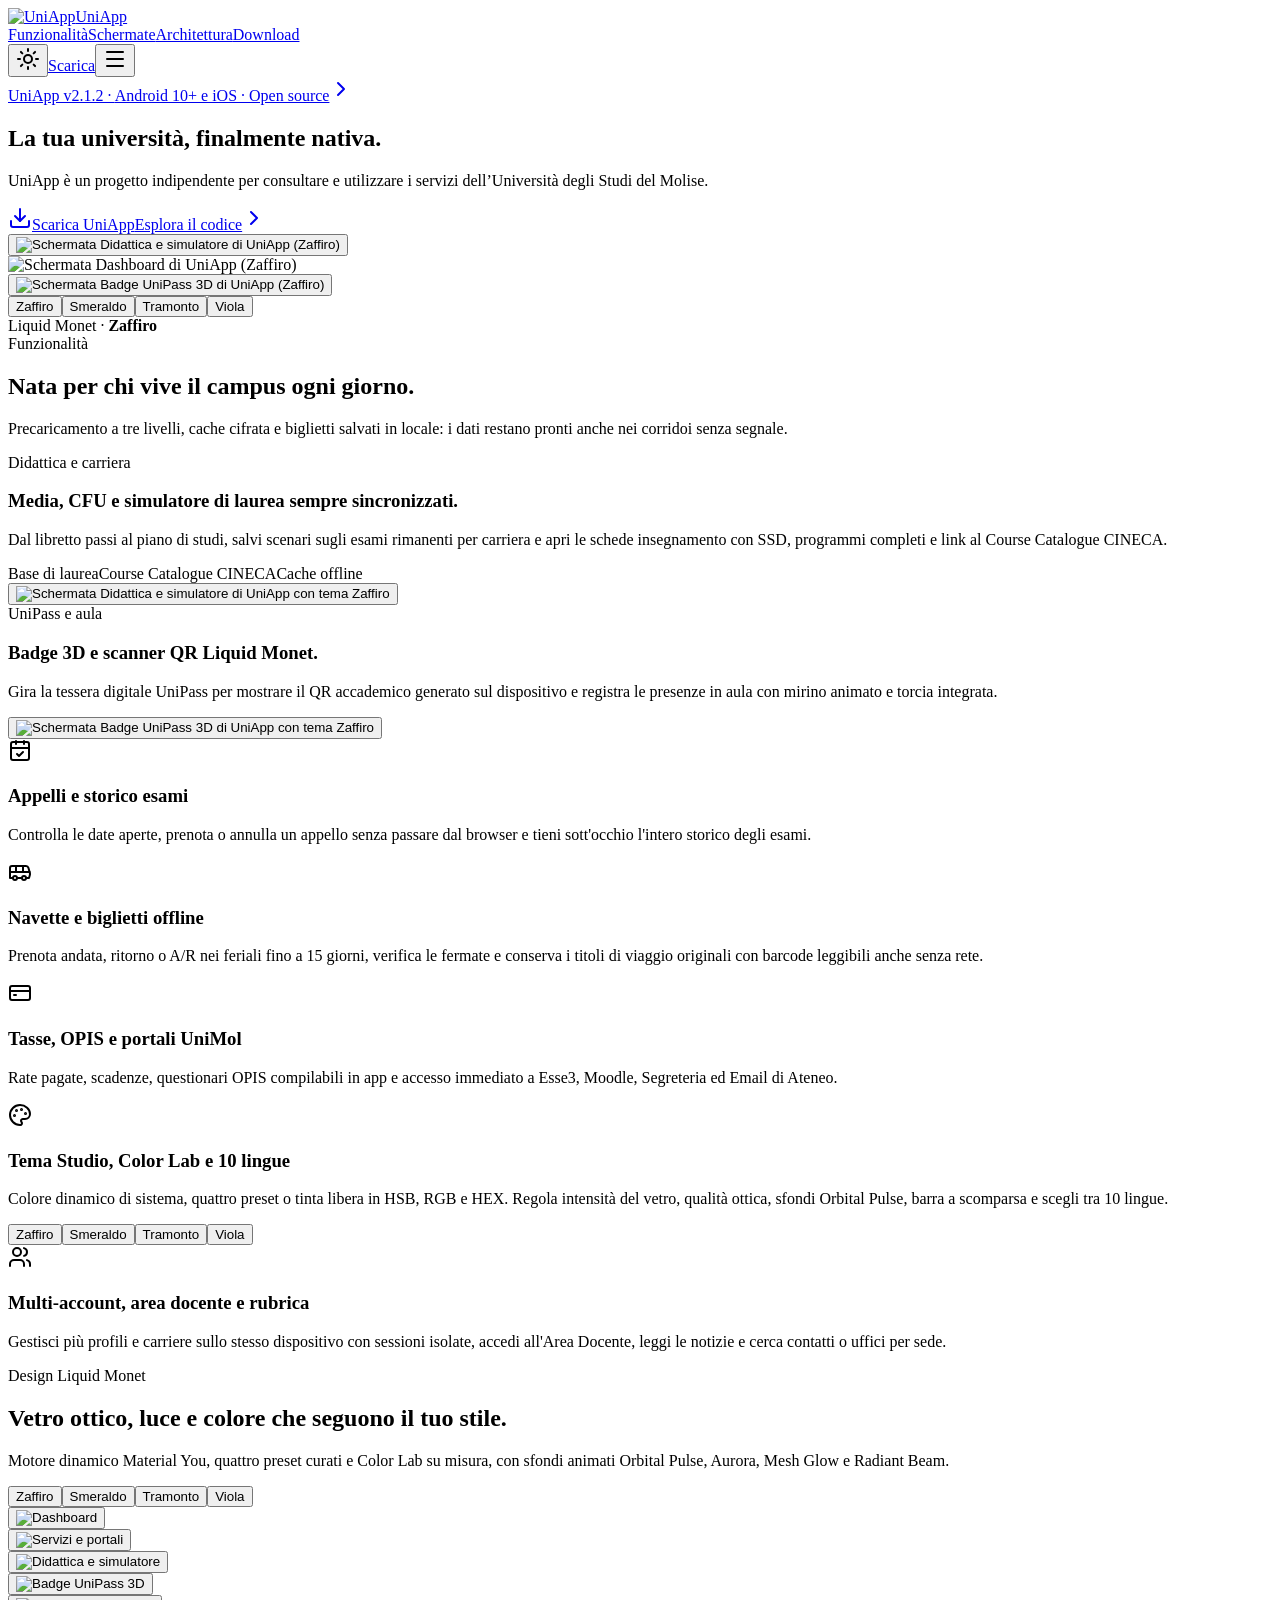
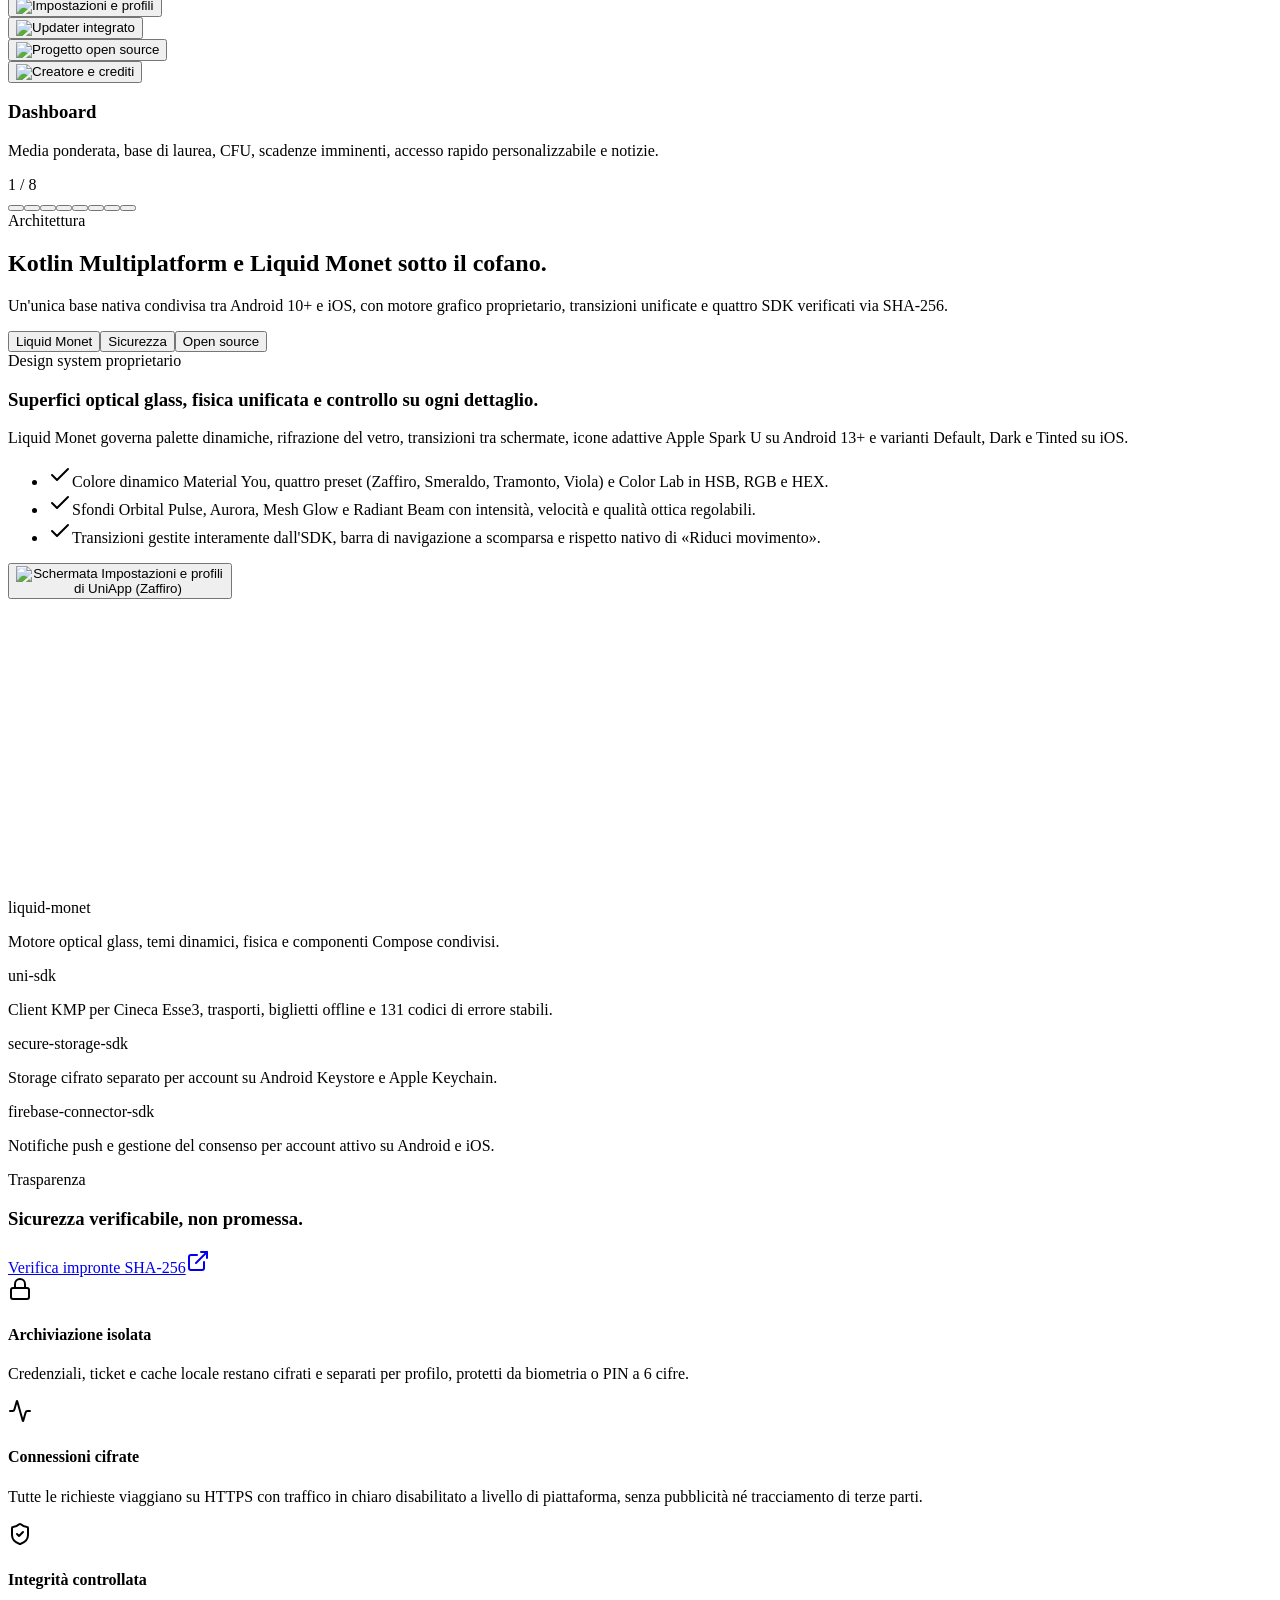
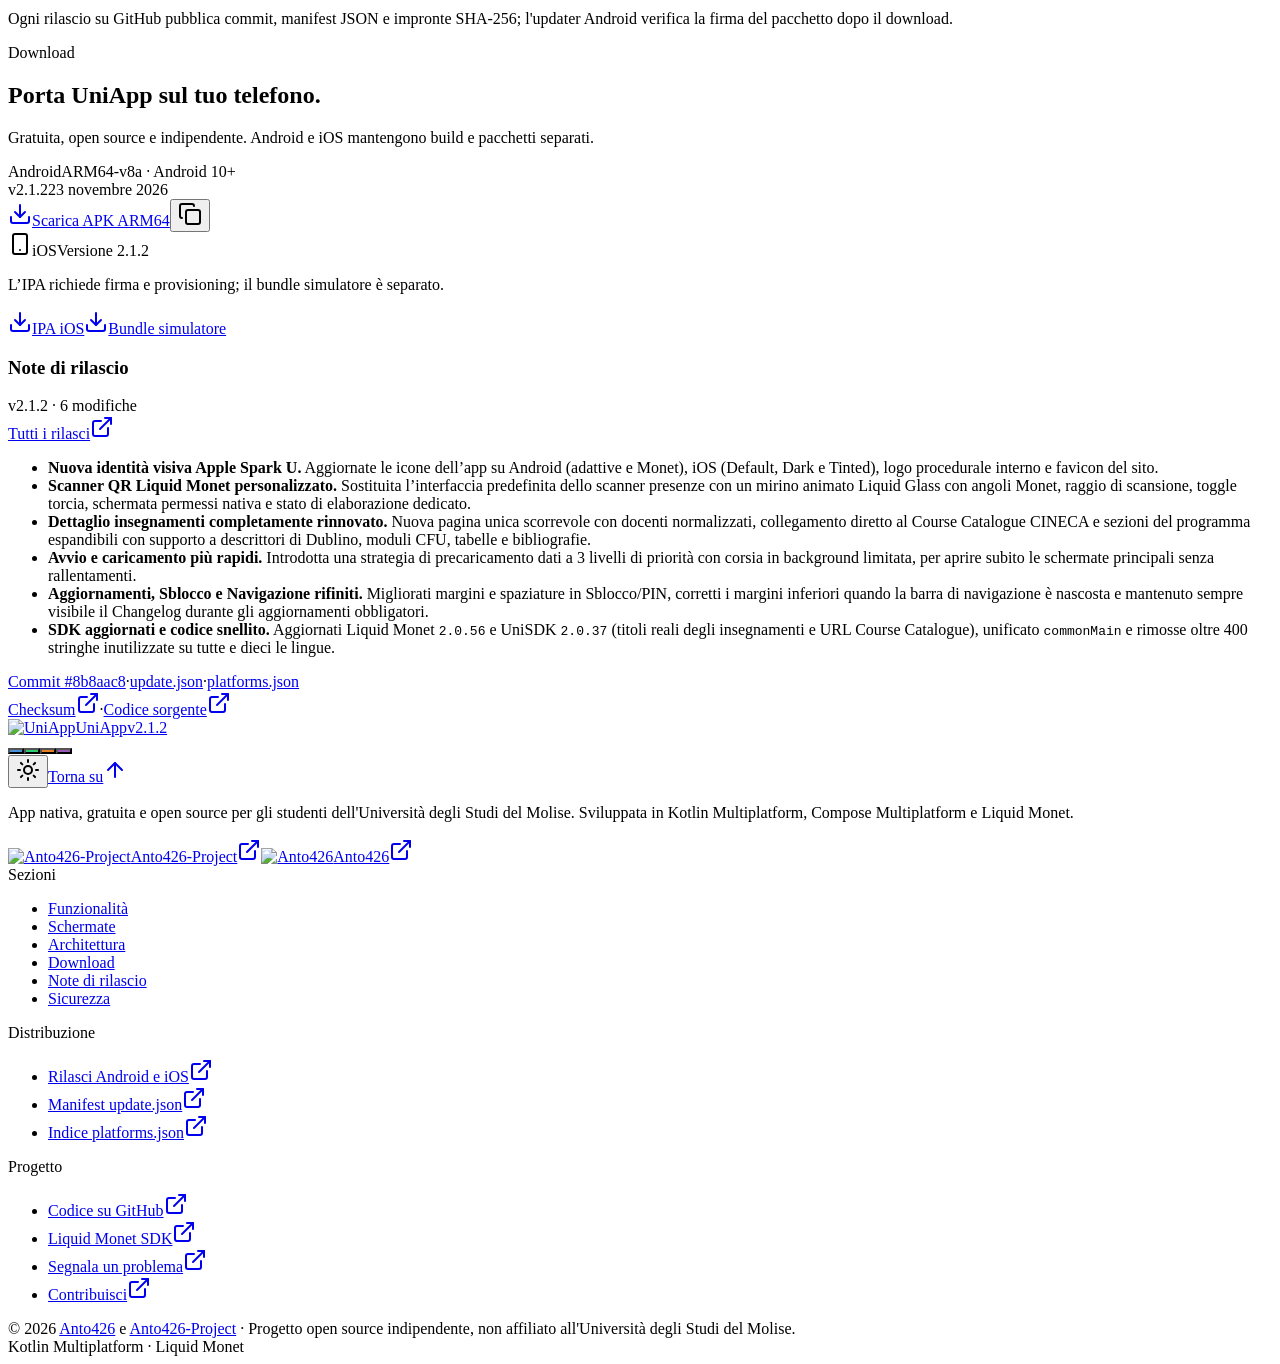
==== commit 50673670: "chore: publish UniApp website" ====
--- a/docs/index.html
+++ b/docs/index.html
@@ -1 +1 @@
-<!DOCTYPE html><html lang="it" data-appearance="dark" data-theme="sapphire"><head><meta charSet="utf-8"/><meta name="viewport" content="width=device-width, initial-scale=1"/><link rel="preload" as="image" href="/uniapp-upstream/assets/uniapp-icon.webp"/><link rel="preload" as="image" href="/uniapp-upstream/assets/screenshots/previews/sapphire-didattica.webp"/><link rel="preload" as="image" href="/uniapp-upstream/assets/screenshots/previews/sapphire-home.webp"/><link rel="preload" as="image" href="/uniapp-upstream/assets/screenshots/previews/sapphire-badge.webp"/><link rel="preload" as="image" href="/uniapp-upstream/assets/screenshots/previews/sapphire-servizi.webp"/><link rel="preload" as="image" href="https://github.com/Anto426-Project.png"/><link rel="preload" as="image" href="https://github.com/Anto426.png"/><link rel="stylesheet" href="/uniapp-upstream/_next/static/chunks/2deefo2ux-tzl.css" data-precedence="next"/><link rel="preload" as="script" fetchPriority="low" href="/uniapp-upstream/_next/static/chunks/310vm2bl3xxpt.js"/><script src="/uniapp-upstream/_next/static/chunks/1wnov70f88xjy.js" async=""></script><script src="/uniapp-upstream/_next/static/chunks/39_j1bdzreq0m.js" async=""></script><script src="/uniapp-upstream/_next/static/chunks/1ewen0fdcty1i.js" async=""></script><script src="/uniapp-upstream/_next/static/chunks/turbopack-1o76c14ttys48.js" async=""></script><script src="/uniapp-upstream/_next/static/chunks/3qfy96eoyh-ek.js" async=""></script><script src="/uniapp-upstream/_next/static/chunks/0j7l8nt_40e_p.js" async=""></script><script src="/uniapp-upstream/_next/static/chunks/3uhbx0-far89m.js" async=""></script><script src="/uniapp-upstream/_next/static/chunks/1dz40qva15pdd.js" async=""></script><meta name="theme-color" content="#000000" media="(prefers-color-scheme: dark)"/><meta name="theme-color" content="#fbfbfd" media="(prefers-color-scheme: light)"/><title>UniApp · La tua università, finalmente nativa (Android e iOS)</title><meta name="description" content="Libretto, base di laurea, appelli, presenze QR, badge UniPass 3D, tasse e navette dell&#x27;Università degli Studi del Molise in un&#x27;app nativa open source per Android e iOS."/><meta name="author" content="Anto426"/><meta property="og:title" content="UniApp · La tua università, finalmente nativa"/><meta property="og:description" content="Libretto, simulatore laurea, badge UniPass 3D, presenze QR, tasse e navette offline per gli studenti dell&#x27;Università degli Studi del Molise."/><meta property="og:url" content="https://anto426-project.github.io/uniapp-upstream/"/><meta property="og:site_name" content="UniApp"/><meta property="og:type" content="website"/><meta name="twitter:card" content="summary"/><meta name="twitter:title" content="UniApp · La tua università, finalmente nativa"/><meta name="twitter:description" content="Libretto, simulatore laurea, badge UniPass 3D, presenze QR, tasse e navette offline per gli studenti dell&#x27;Università degli Studi del Molise."/><link rel="icon" href="/uniapp-upstream/favicon.svg" type="image/svg+xml"/><link rel="icon" href="/uniapp-upstream/favicon.ico" sizes="any"/><link rel="icon" href="/uniapp-upstream/favicon-32x32.png" sizes="32x32" type="image/png"/><link rel="icon" href="/uniapp-upstream/favicon-192x192.png" sizes="192x192" type="image/png"/><link rel="apple-touch-icon" href="/uniapp-upstream/apple-touch-icon.png" sizes="180x180" type="image/png"/><script src="/uniapp-upstream/_next/static/chunks/0cz1d0mv5g_q7.js" noModule=""></script></head><body><div hidden=""><!--$--><!--/$--></div><div class="ambient-backdrop" aria-hidden="true"><div class="ambient-wash-top"></div><div class="ambient-wash-bottom"></div></div><div class="page-stage"><header class="nav-island-shell" data-scrolled="false"><nav class="nav-island" aria-label="Navigazione principale"><a href="#" class="nav-brand"><img src="/uniapp-upstream/assets/uniapp-icon.webp" alt="UniApp" width="26" height="26" class="nav-brand-icon"/><span class="nav-brand-title">UniApp</span></a><div class="nav-links-track"><div class="nav-active-pill" style="opacity:0" aria-hidden="true"></div><a href="#features" class="nav-link-item" data-active="false">Funzionalità</a><a href="#screenshots" class="nav-link-item" data-active="false">Schermate</a><a href="#architecture" class="nav-link-item" data-active="false">Architettura</a><a href="#download" class="nav-link-item" data-active="false">Download</a></div><div class="nav-right"><button type="button" class="appearance-toggle" aria-label="Attiva aspetto chiaro" title="Aspetto chiaro"><svg xmlns="http://www.w3.org/2000/svg" width="24" height="24" viewBox="0 0 24 24" fill="none" stroke="currentColor" stroke-width="2" stroke-linecap="round" stroke-linejoin="round" class="lucide lucide-sun w-3.5 h-3.5" aria-hidden="true"><circle cx="12" cy="12" r="4"></circle><path d="M12 2v2"></path><path d="M12 20v2"></path><path d="m4.93 4.93 1.41 1.41"></path><path d="m17.66 17.66 1.41 1.41"></path><path d="M2 12h2"></path><path d="M20 12h2"></path><path d="m6.34 17.66-1.41 1.41"></path><path d="m19.07 4.93-1.41 1.41"></path></svg></button><a href="#download" class="nav-download-btn">Scarica</a><button type="button" class="nav-mobile-trigger" aria-label="Apri menu" aria-expanded="false"><svg xmlns="http://www.w3.org/2000/svg" width="24" height="24" viewBox="0 0 24 24" fill="none" stroke="currentColor" stroke-width="2" stroke-linecap="round" stroke-linejoin="round" class="lucide lucide-menu w-4 h-4" aria-hidden="true"><path d="M4 5h16"></path><path d="M4 12h16"></path><path d="M4 19h16"></path></svg></button></div></nav></header><main id="main-content"><section class="hero-keynote"><div class="container-shell"><div class="hero-keynote-header"><a href="#download" class="hero-status-chip"><span class="status-dot" aria-hidden="true"></span><span>UniApp v2.1.2 · <!-- -->Android 10+ e iOS · Open source</span><svg xmlns="http://www.w3.org/2000/svg" width="24" height="24" viewBox="0 0 24 24" fill="none" stroke="currentColor" stroke-width="2" stroke-linecap="round" stroke-linejoin="round" class="lucide lucide-chevron-right w-3.5 h-3.5" style="color:var(--accent)" aria-hidden="true"><path d="m9 18 6-6-6-6"></path></svg></a><h1 class="type-hero">La tua università,<!-- --> <span class="hero-accent-text">finalmente nativa.</span></h1><p class="hero-subtitle">UniApp è un progetto indipendente per consultare e utilizzare i servizi dell’Università degli Studi del Molise.</p><div class="hero-cta-row"><a href="#download" class="btn-primary"><svg xmlns="http://www.w3.org/2000/svg" width="24" height="24" viewBox="0 0 24 24" fill="none" stroke="currentColor" stroke-width="2" stroke-linecap="round" stroke-linejoin="round" class="lucide lucide-download w-4 h-4" aria-hidden="true"><path d="M12 15V3"></path><path d="M21 15v4a2 2 0 0 1-2 2H5a2 2 0 0 1-2-2v-4"></path><path d="m7 10 5 5 5-5"></path></svg><span>Scarica UniApp</span></a><a href="https://github.com/Anto426-Project/Uniapp" target="_blank" rel="noopener noreferrer" class="btn-material"><span>Esplora il codice</span><svg xmlns="http://www.w3.org/2000/svg" width="24" height="24" viewBox="0 0 24 24" fill="none" stroke="currentColor" stroke-width="2" stroke-linecap="round" stroke-linejoin="round" class="lucide lucide-chevron-right w-4 h-4 opacity-70" aria-hidden="true"><path d="m9 18 6-6-6-6"></path></svg></a></div></div><div class="hero-triptych-stage"><div class="hero-triptych-glow" aria-hidden="true"></div><div class="hero-triptych"><button type="button" class="triptych-flank triptych-flank--left" aria-label="Apri anteprima Didattica e simulatore (Zaffiro)"><div class="device-screen"><span class="crossfade-frame"><img src="/uniapp-upstream/assets/screenshots/previews/sapphire-didattica.webp" alt="Schermata Didattica e simulatore di UniApp (Zaffiro)" width="480" height="1003" draggable="false" style="object-position:center center;opacity:1;transition:opacity 420ms cubic-bezier(0.22, 1, 0.36, 1)"/></span></div></button><div class="triptych-center" role="button" tabindex="0" aria-label="Apri anteprima Dashboard (Zaffiro)"><div class="device-frame"><div class="device-screen"><span class="crossfade-frame"><img src="/uniapp-upstream/assets/screenshots/previews/sapphire-home.webp" alt="Schermata Dashboard di UniApp (Zaffiro)" width="480" height="1003" draggable="false" style="object-position:center center;opacity:1;transition:opacity 420ms cubic-bezier(0.22, 1, 0.36, 1)"/></span><div class="device-sheen" aria-hidden="true"></div></div></div></div><button type="button" class="triptych-flank triptych-flank--right" aria-label="Apri anteprima Badge UniPass 3D (Zaffiro)"><div class="device-screen"><span class="crossfade-frame"><img src="/uniapp-upstream/assets/screenshots/previews/sapphire-badge.webp" alt="Schermata Badge UniPass 3D di UniApp (Zaffiro)" width="480" height="1003" draggable="false" style="object-position:center center;opacity:1;transition:opacity 420ms cubic-bezier(0.22, 1, 0.36, 1)"/></span></div></button></div><div class="hero-pigment-dock"><div class="fluid-segmented" role="group" aria-label="Scegli il tema dell&#x27;anteprima"><div class="fluid-segmented__indicator" aria-hidden="true"></div><button type="button" class="fluid-segmented__option" aria-pressed="true"><span class="fluid-segmented__swatch" style="background-color:#4A90D9" aria-hidden="true"></span><span>Zaffiro</span></button><button type="button" class="fluid-segmented__option" aria-pressed="false"><span class="fluid-segmented__swatch" style="background-color:#2ECC71" aria-hidden="true"></span><span>Smeraldo</span></button><button type="button" class="fluid-segmented__option" aria-pressed="false"><span class="fluid-segmented__swatch" style="background-color:#E67E22" aria-hidden="true"></span><span>Tramonto</span></button><button type="button" class="fluid-segmented__option" aria-pressed="false"><span class="fluid-segmented__swatch" style="background-color:#9B59B6" aria-hidden="true"></span><span>Viola</span></button></div><span class="type-caption">Liquid Monet · <strong style="color:var(--label-primary)">Zaffiro</strong></span></div></div></div></section><section id="features" class="section-block section-grouped"><div class="container-shell"><div class="fluid-reveal" data-visible="false"><div class="section-header-center"><span class="type-eyebrow">Funzionalità</span><h2 class="type-title-1">Nata per chi vive il campus ogni giorno.</h2><p class="type-body">Precaricamento a tre livelli, cache cifrata e biglietti salvati in locale: i dati restano pronti anche nei corridoi senza segnale.</p></div></div><div class="fluid-reveal" data-visible="false" style="transition-delay:70ms"><div class="bento-mosaic"><div class="bento-tile bento-span-7"><div class="bento-hero-split"><div class="flex flex-col items-start gap-3"><span class="type-eyebrow">Didattica e carriera</span><h3 class="type-title-2">Media, CFU e simulatore di laurea sempre sincronizzati.</h3><p class="type-callout">Dal libretto passi al piano di studi, salvi scenari sugli esami rimanenti per carriera e apri le schede insegnamento con SSD, programmi completi e link al Course Catalogue CINECA.</p><div class="bento-metric-chips"><span class="metric-chip">Base di laurea</span><span class="metric-chip">Course Catalogue CINECA</span><span class="metric-chip">Cache offline</span></div></div><div class="bento-phone-well"><button type="button" class="bento-phone-trigger" aria-label="Apri a schermo intero: Didattica e simulatore"><div class="bento-phone-inner"><span class="crossfade-frame"><img src="/uniapp-upstream/assets/screenshots/previews/sapphire-didattica.webp" alt="Schermata Didattica e simulatore di UniApp con tema Zaffiro" width="480" height="880" loading="lazy" draggable="false" style="object-position:top center;opacity:1;transition:opacity 420ms cubic-bezier(0.22, 1, 0.36, 1)"/></span></div></button></div></div></div><div class="bento-tile bento-span-5 bento-badge-card"><div class="flex flex-col items-start gap-2.5"><span class="type-eyebrow">UniPass e aula</span><h3 class="type-title-2">Badge 3D e scanner QR Liquid Monet.</h3><p class="type-callout">Gira la tessera digitale UniPass per mostrare il QR accademico generato sul dispositivo e registra le presenze in aula con mirino animato e torcia integrata.</p></div><div class="bento-badge-crop"><button type="button" class="bento-phone-trigger" aria-label="Apri a schermo intero: Badge UniPass 3D"><div class="bento-phone-inner"><span class="crossfade-frame"><img src="/uniapp-upstream/assets/screenshots/previews/sapphire-badge.webp" alt="Schermata Badge UniPass 3D di UniApp con tema Zaffiro" width="480" height="880" loading="lazy" draggable="false" style="object-position:top center;opacity:1;transition:opacity 420ms cubic-bezier(0.22, 1, 0.36, 1)"/></span></div></button></div></div><div class="bento-tile bento-span-4"><div class="bento-compact-body"><div class="icon-badge"><svg xmlns="http://www.w3.org/2000/svg" width="24" height="24" viewBox="0 0 24 24" fill="none" stroke="currentColor" stroke-width="2" stroke-linecap="round" stroke-linejoin="round" class="lucide lucide-calendar-check w-4 h-4" aria-hidden="true"><path d="M8 2v3"></path><path d="M16 2v3"></path><rect x="3" y="3" width="18" height="18" rx="2"></rect><path d="M3 9h18"></path><path d="m9 15 2 2 4-4"></path></svg></div><h3 class="type-headline">Appelli e storico esami</h3><p class="type-callout">Controlla le date aperte, prenota o annulla un appello senza passare dal browser e tieni sott&#x27;occhio l&#x27;intero storico degli esami.</p></div></div><div class="bento-tile bento-span-4"><div class="bento-compact-body"><div class="icon-badge"><svg xmlns="http://www.w3.org/2000/svg" width="24" height="24" viewBox="0 0 24 24" fill="none" stroke="currentColor" stroke-width="2" stroke-linecap="round" stroke-linejoin="round" class="lucide lucide-bus w-4 h-4" aria-hidden="true"><path d="M8 6v6"></path><path d="M15 6v6"></path><path d="M2 12h19.6"></path><path d="M18 18h3s.5-1.7.8-2.8c.1-.4.2-.8.2-1.2 0-.4-.1-.8-.2-1.2l-1.4-5C20.1 6.8 19.1 6 18 6H4a2 2 0 0 0-2 2v10h3"></path><circle cx="7" cy="18" r="2"></circle><path d="M9 18h5"></path><circle cx="16" cy="18" r="2"></circle></svg></div><h3 class="type-headline">Navette e biglietti offline</h3><p class="type-callout">Prenota andata, ritorno o A/R nei feriali fino a 15 giorni, verifica le fermate e conserva i titoli di viaggio originali con barcode leggibili anche senza rete.</p></div></div><div class="bento-tile bento-span-4"><div class="bento-compact-body"><div class="icon-badge"><svg xmlns="http://www.w3.org/2000/svg" width="24" height="24" viewBox="0 0 24 24" fill="none" stroke="currentColor" stroke-width="2" stroke-linecap="round" stroke-linejoin="round" class="lucide lucide-credit-card w-4 h-4" aria-hidden="true"><rect width="20" height="14" x="2" y="5" rx="2"></rect><line x1="2" x2="22" y1="10" y2="10"></line><path d="M6 14h2"></path></svg></div><h3 class="type-headline">Tasse, OPIS e portali UniMol</h3><p class="type-callout">Rate pagate, scadenze, questionari OPIS compilabili in app e accesso immediato a Esse3, Moodle, Segreteria ed Email di Ateneo.</p></div></div><div class="bento-tile bento-span-6"><div class="bento-compact-body"><div class="icon-badge"><svg xmlns="http://www.w3.org/2000/svg" width="24" height="24" viewBox="0 0 24 24" fill="none" stroke="currentColor" stroke-width="2" stroke-linecap="round" stroke-linejoin="round" class="lucide lucide-palette w-4 h-4" aria-hidden="true"><path d="M12 22a1 1 0 0 1 0-20 10 9 0 0 1 10 9 5 5 0 0 1-5 5h-2.25a1.75 1.75 0 0 0-1.4 2.8l.3.4a1.75 1.75 0 0 1-1.4 2.8z"></path><circle cx="13.5" cy="6.5" r=".5" fill="currentColor"></circle><circle cx="17.5" cy="10.5" r=".5" fill="currentColor"></circle><circle cx="6.5" cy="12.5" r=".5" fill="currentColor"></circle><circle cx="8.5" cy="7.5" r=".5" fill="currentColor"></circle></svg></div><h3 class="type-headline">Tema Studio, Color Lab e 10 lingue</h3><p class="type-callout">Colore dinamico di sistema, quattro preset o tinta libera in HSB, RGB e HEX. Regola intensità del vetro, qualità ottica, sfondi Orbital Pulse, barra a scomparsa e scegli tra 10 lingue.</p><div class="bento-palette-bar" role="group" aria-label="Selezione rapida dei temi"><button type="button" class="palette-chip-btn" aria-pressed="true"><span class="fluid-segmented__swatch" style="background-color:#4A90D9" aria-hidden="true"></span><span>Zaffiro</span></button><button type="button" class="palette-chip-btn" aria-pressed="false"><span class="fluid-segmented__swatch" style="background-color:#2ECC71" aria-hidden="true"></span><span>Smeraldo</span></button><button type="button" class="palette-chip-btn" aria-pressed="false"><span class="fluid-segmented__swatch" style="background-color:#E67E22" aria-hidden="true"></span><span>Tramonto</span></button><button type="button" class="palette-chip-btn" aria-pressed="false"><span class="fluid-segmented__swatch" style="background-color:#9B59B6" aria-hidden="true"></span><span>Viola</span></button></div></div></div><div class="bento-tile bento-span-6"><div class="bento-compact-body"><div class="icon-badge"><svg xmlns="http://www.w3.org/2000/svg" width="24" height="24" viewBox="0 0 24 24" fill="none" stroke="currentColor" stroke-width="2" stroke-linecap="round" stroke-linejoin="round" class="lucide lucide-users w-4 h-4" aria-hidden="true"><path d="M16 21v-2a4 4 0 0 0-4-4H6a4 4 0 0 0-4 4v2"></path><path d="M16 3.128a4 4 0 0 1 0 7.744"></path><path d="M22 21v-2a4 4 0 0 0-3-3.87"></path><circle cx="9" cy="7" r="4"></circle></svg></div><h3 class="type-headline">Multi-account, area docente e rubrica</h3><p class="type-callout">Gestisci più profili e carriere sullo stesso dispositivo con sessioni isolate, accedi all&#x27;Area Docente, leggi le notizie e cerca contatti o uffici per sede.</p></div></div></div></div></div></section><section id="screenshots" class="section-block"><div class="container-shell"><div class="fluid-reveal" data-visible="false"><div class="section-header-center"><span class="type-eyebrow">Design Liquid Monet</span><h2 class="type-title-1">Vetro ottico, luce e colore che seguono il tuo stile.</h2><p class="type-body">Motore dinamico Material You, quattro preset curati e Color Lab su misura, con sfondi animati Orbital Pulse, Aurora, Mesh Glow e Radiant Beam.</p><div class="mt-2"><div class="fluid-segmented" role="group" aria-label="Scegli il tema delle schermate"><div class="fluid-segmented__indicator" aria-hidden="true"></div><button type="button" class="fluid-segmented__option" aria-pressed="true"><span class="fluid-segmented__swatch" style="background-color:#4A90D9" aria-hidden="true"></span><span>Zaffiro</span></button><button type="button" class="fluid-segmented__option" aria-pressed="false"><span class="fluid-segmented__swatch" style="background-color:#2ECC71" aria-hidden="true"></span><span>Smeraldo</span></button><button type="button" class="fluid-segmented__option" aria-pressed="false"><span class="fluid-segmented__swatch" style="background-color:#E67E22" aria-hidden="true"></span><span>Tramonto</span></button><button type="button" class="fluid-segmented__option" aria-pressed="false"><span class="fluid-segmented__swatch" style="background-color:#9B59B6" aria-hidden="true"></span><span>Viola</span></button></div></div></div></div><div class="fluid-reveal" data-visible="false" style="transition-delay:70ms"><div class="screenshot-carousel" role="region" aria-roledescription="carosello" aria-label="Schermate di UniApp"><div class="screenshot-carousel__viewport"><div class="screenshot-carousel__stage"><div class="screenshot-carousel__slide" role="group" aria-roledescription="schermata" aria-label="1 di 8" data-selected="true"><button type="button" class="screenshot-carousel__card" tabindex="0" aria-label="Apri a schermo intero: Dashboard"><div class="screenshot-carousel__screen"><span class="crossfade-frame"><img src="/uniapp-upstream/assets/screenshots/previews/sapphire-home.webp" alt="Dashboard" width="480" height="1003" loading="eager" decoding="async" draggable="false" style="object-position:center center;opacity:1;transition:opacity 420ms cubic-bezier(0.22, 1, 0.36, 1)"/></span></div></button></div><div class="screenshot-carousel__slide" role="group" aria-roledescription="schermata" aria-label="2 di 8" data-selected="false"><button type="button" class="screenshot-carousel__card" tabindex="-1" aria-label="Mostra Servizi e portali"><div class="screenshot-carousel__screen"><span class="crossfade-frame"><img src="/uniapp-upstream/assets/screenshots/previews/sapphire-servizi.webp" alt="Servizi e portali" width="480" height="1003" loading="eager" decoding="async" draggable="false" style="object-position:center center;opacity:1;transition:opacity 420ms cubic-bezier(0.22, 1, 0.36, 1)"/></span></div></button></div><div class="screenshot-carousel__slide" role="group" aria-roledescription="schermata" aria-label="3 di 8" data-selected="false"><button type="button" class="screenshot-carousel__card" tabindex="-1" aria-label="Mostra Didattica e simulatore"><div class="screenshot-carousel__screen"><span class="crossfade-frame"><img src="/uniapp-upstream/assets/screenshots/previews/sapphire-didattica.webp" alt="Didattica e simulatore" width="480" height="1003" loading="eager" decoding="async" draggable="false" style="object-position:center center;opacity:1;transition:opacity 420ms cubic-bezier(0.22, 1, 0.36, 1)"/></span></div></button></div><div class="screenshot-carousel__slide" role="group" aria-roledescription="schermata" aria-label="4 di 8" data-selected="false"><button type="button" class="screenshot-carousel__card" tabindex="-1" aria-label="Mostra Badge UniPass 3D"><div class="screenshot-carousel__screen"><span class="crossfade-frame"><img src="/uniapp-upstream/assets/screenshots/previews/sapphire-badge.webp" alt="Badge UniPass 3D" width="480" height="1003" loading="lazy" decoding="async" draggable="false" style="object-position:center center;opacity:1;transition:opacity 420ms cubic-bezier(0.22, 1, 0.36, 1)"/></span></div></button></div><div class="screenshot-carousel__slide" role="group" aria-roledescription="schermata" aria-label="5 di 8" data-selected="false"><button type="button" class="screenshot-carousel__card" tabindex="-1" aria-label="Mostra Impostazioni e profili"><div class="screenshot-carousel__screen"><span class="crossfade-frame"><img src="/uniapp-upstream/assets/screenshots/previews/sapphire-impostazioni.webp" alt="Impostazioni e profili" width="480" height="1003" loading="lazy" decoding="async" draggable="false" style="object-position:center center;opacity:1;transition:opacity 420ms cubic-bezier(0.22, 1, 0.36, 1)"/></span></div></button></div><div class="screenshot-carousel__slide" role="group" aria-roledescription="schermata" aria-label="6 di 8" data-selected="false"><button type="button" class="screenshot-carousel__card" tabindex="-1" aria-label="Mostra Updater integrato"><div class="screenshot-carousel__screen"><span class="crossfade-frame"><img src="/uniapp-upstream/assets/screenshots/previews/sapphire-aggiornamenti.webp" alt="Updater integrato" width="480" height="1003" loading="lazy" decoding="async" draggable="false" style="object-position:center center;opacity:1;transition:opacity 420ms cubic-bezier(0.22, 1, 0.36, 1)"/></span></div></button></div><div class="screenshot-carousel__slide" role="group" aria-roledescription="schermata" aria-label="7 di 8" data-selected="false"><button type="button" class="screenshot-carousel__card" tabindex="-1" aria-label="Mostra Progetto open source"><div class="screenshot-carousel__screen"><span class="crossfade-frame"><img src="/uniapp-upstream/assets/screenshots/previews/sapphire-info.webp" alt="Progetto open source" width="480" height="1003" loading="lazy" decoding="async" draggable="false" style="object-position:center center;opacity:1;transition:opacity 420ms cubic-bezier(0.22, 1, 0.36, 1)"/></span></div></button></div><div class="screenshot-carousel__slide" role="group" aria-roledescription="schermata" aria-label="8 di 8" data-selected="false"><button type="button" class="screenshot-carousel__card" tabindex="-1" aria-label="Mostra Creatore e crediti"><div class="screenshot-carousel__screen"><span class="crossfade-frame"><img src="/uniapp-upstream/assets/screenshots/previews/sapphire-crediti.webp" alt="Creatore e crediti" width="480" height="1003" loading="lazy" decoding="async" draggable="false" style="object-position:center center;opacity:1;transition:opacity 420ms cubic-bezier(0.22, 1, 0.36, 1)"/></span></div></button></div></div></div><div class="screenshot-carousel__meta"><h3 class="type-headline">Dashboard</h3><p class="type-callout">Media ponderata, base di laurea, CFU, scadenze imminenti, accesso rapido personalizzabile e notizie.</p><span class="sr-only screenshot-carousel__position" aria-live="off" aria-atomic="true">1<!-- --> / <!-- -->8</span></div><div class="screenshot-carousel__dots" role="tablist" aria-label="Scegli schermata"><button type="button" role="tab" aria-selected="true" aria-label="Vai a Dashboard" class="screenshot-carousel__dot" data-active="true"></button><button type="button" role="tab" aria-selected="false" aria-label="Vai a Servizi e portali" class="screenshot-carousel__dot" data-active="false"></button><button type="button" role="tab" aria-selected="false" aria-label="Vai a Didattica e simulatore" class="screenshot-carousel__dot" data-active="false"></button><button type="button" role="tab" aria-selected="false" aria-label="Vai a Badge UniPass 3D" class="screenshot-carousel__dot" data-active="false"></button><button type="button" role="tab" aria-selected="false" aria-label="Vai a Impostazioni e profili" class="screenshot-carousel__dot" data-active="false"></button><button type="button" role="tab" aria-selected="false" aria-label="Vai a Updater integrato" class="screenshot-carousel__dot" data-active="false"></button><button type="button" role="tab" aria-selected="false" aria-label="Vai a Progetto open source" class="screenshot-carousel__dot" data-active="false"></button><button type="button" role="tab" aria-selected="false" aria-label="Vai a Creatore e crediti" class="screenshot-carousel__dot" data-active="false"></button></div></div></div></div></section><section id="architecture" class="section-block section-grouped"><div class="container-shell"><div class="fluid-reveal" data-visible="false"><div class="section-header-center"><span class="type-eyebrow">Architettura</span><h2 class="type-title-1">Kotlin Multiplatform e Liquid Monet sotto il cofano.</h2><p class="type-body">Un&#x27;unica base nativa condivisa tra Android 10+ e iOS, con motore grafico proprietario, transizioni unificate e quattro SDK verificati via SHA-256.</p><div class="mt-2"><div class="fluid-segmented fluid-segmented--compact" role="group" aria-label="Sezioni dell&#x27;architettura"><div class="fluid-segmented__indicator" aria-hidden="true"></div><button type="button" class="fluid-segmented__option" aria-pressed="true"><span>Liquid Monet</span></button><button type="button" class="fluid-segmented__option" aria-pressed="false"><span>Sicurezza</span></button><button type="button" class="fluid-segmented__option" aria-pressed="false"><span>Open source</span></button></div></div></div></div><div class="fluid-reveal" data-visible="false" style="transition-delay:70ms"><div class="arch-panel"><div class="arch-panel-copy" style="will-change:transform, opacity"><span class="type-eyebrow">Design system proprietario</span><h3 class="type-title-2">Superfici optical glass, fisica unificata e controllo su ogni dettaglio.</h3><p class="type-body">Liquid Monet governa palette dinamiche, rifrazione del vetro, transizioni tra schermate, icone adattive Apple Spark U su Android 13+ e varianti Default, Dark e Tinted su iOS.</p><ul class="arch-spec-list"><li><svg xmlns="http://www.w3.org/2000/svg" width="24" height="24" viewBox="0 0 24 24" fill="none" stroke="currentColor" stroke-width="2" stroke-linecap="round" stroke-linejoin="round" class="lucide lucide-check w-4 h-4 shrink-0 mt-1" style="color:var(--accent)" aria-hidden="true"><path d="M20 6 9 17l-5-5"></path></svg><span>Colore dinamico Material You, quattro preset (Zaffiro, Smeraldo, Tramonto, Viola) e Color Lab in HSB, RGB e HEX.</span></li><li><svg xmlns="http://www.w3.org/2000/svg" width="24" height="24" viewBox="0 0 24 24" fill="none" stroke="currentColor" stroke-width="2" stroke-linecap="round" stroke-linejoin="round" class="lucide lucide-check w-4 h-4 shrink-0 mt-1" style="color:var(--accent)" aria-hidden="true"><path d="M20 6 9 17l-5-5"></path></svg><span>Sfondi Orbital Pulse, Aurora, Mesh Glow e Radiant Beam con intensità, velocità e qualità ottica regolabili.</span></li><li><svg xmlns="http://www.w3.org/2000/svg" width="24" height="24" viewBox="0 0 24 24" fill="none" stroke="currentColor" stroke-width="2" stroke-linecap="round" stroke-linejoin="round" class="lucide lucide-check w-4 h-4 shrink-0 mt-1" style="color:var(--accent)" aria-hidden="true"><path d="M20 6 9 17l-5-5"></path></svg><span>Transizioni gestite interamente dall&#x27;SDK, barra di navigazione a scomparsa e rispetto nativo di «Riduci movimento».</span></li></ul></div><div class="bento-phone-well" style="min-height:21rem"><button type="button" class="bento-phone-trigger" style="width:min(14rem, 76%);will-change:transform" aria-label="Apri a schermo intero: Impostazioni e profili"><div class="bento-phone-inner"><span class="crossfade-frame"><img src="/uniapp-upstream/assets/screenshots/previews/sapphire-impostazioni.webp" alt="Schermata Impostazioni e profili di UniApp (Zaffiro)" width="480" height="880" loading="lazy" draggable="false" style="object-position:top center;opacity:1;transition:opacity 420ms cubic-bezier(0.22, 1, 0.36, 1)"/></span></div></button></div></div></div><div class="fluid-reveal" data-visible="false" style="transition-delay:110ms"><div class="sdk-ledger" aria-label="Moduli SDK integrati"><div class="sdk-ledger-col"><span class="sdk-name">liquid-monet</span><p class="type-caption" style="color:var(--label-secondary)">Motore optical glass, temi dinamici, fisica e componenti Compose condivisi.</p></div><div class="sdk-ledger-col"><span class="sdk-name">uni-sdk</span><p class="type-caption" style="color:var(--label-secondary)">Client KMP per Cineca Esse3, trasporti, biglietti offline e 131 codici di errore stabili.</p></div><div class="sdk-ledger-col"><span class="sdk-name">secure-storage-sdk</span><p class="type-caption" style="color:var(--label-secondary)">Storage cifrato separato per account su Android Keystore e Apple Keychain.</p></div><div class="sdk-ledger-col"><span class="sdk-name">firebase-connector-sdk</span><p class="type-caption" style="color:var(--label-secondary)">Notifiche push e gestione del consenso per account attivo su Android e iOS.</p></div></div></div><div class="fluid-reveal" data-visible="false" style="transition-delay:130ms"><div id="security" class="trust-ribbon" style="scroll-margin-top:6rem"><div class="trust-ribbon-head"><div class="flex flex-col gap-1"><span class="type-eyebrow">Trasparenza</span><h3 class="type-title-2">Sicurezza verificabile, non promessa.</h3></div><a href="https://github.com/Anto426-Project/uniapp-upstream/releases" target="_blank" rel="noopener noreferrer" class="btn-material"><span>Verifica impronte SHA-256</span><svg xmlns="http://www.w3.org/2000/svg" width="24" height="24" viewBox="0 0 24 24" fill="none" stroke="currentColor" stroke-width="2" stroke-linecap="round" stroke-linejoin="round" class="lucide lucide-external-link w-4 h-4 opacity-70" aria-hidden="true"><path d="M15 3h6v6"></path><path d="M10 14 21 3"></path><path d="M18 13v6a2 2 0 0 1-2 2H5a2 2 0 0 1-2-2V8a2 2 0 0 1 2-2h6"></path></svg></a></div><div class="trust-ribbon-grid"><div class="trust-col"><div class="icon-badge"><svg xmlns="http://www.w3.org/2000/svg" width="24" height="24" viewBox="0 0 24 24" fill="none" stroke="currentColor" stroke-width="2" stroke-linecap="round" stroke-linejoin="round" class="lucide lucide-lock w-4 h-4" aria-hidden="true"><rect width="18" height="11" x="3" y="11" rx="2" ry="2"></rect><path d="M7 11V7a5 5 0 0 1 10 0v4"></path></svg></div><h4 class="type-headline">Archiviazione isolata</h4><p class="type-callout">Credenziali, ticket e cache locale restano cifrati e separati per profilo, protetti da biometria o PIN a 6 cifre.</p></div><div class="trust-col"><div class="icon-badge"><svg xmlns="http://www.w3.org/2000/svg" width="24" height="24" viewBox="0 0 24 24" fill="none" stroke="currentColor" stroke-width="2" stroke-linecap="round" stroke-linejoin="round" class="lucide lucide-activity w-4 h-4" aria-hidden="true"><path d="M22 12h-2.48a2 2 0 0 0-1.93 1.46l-2.35 8.36a.25.25 0 0 1-.48 0L9.24 2.18a.25.25 0 0 0-.48 0l-2.35 8.36A2 2 0 0 1 4.49 12H2"></path></svg></div><h4 class="type-headline">Connessioni cifrate</h4><p class="type-callout">Tutte le richieste viaggiano su HTTPS con traffico in chiaro disabilitato a livello di piattaforma, senza pubblicità né tracciamento di terze parti.</p></div><div class="trust-col"><div class="icon-badge"><svg xmlns="http://www.w3.org/2000/svg" width="24" height="24" viewBox="0 0 24 24" fill="none" stroke="currentColor" stroke-width="2" stroke-linecap="round" stroke-linejoin="round" class="lucide lucide-shield-check w-4 h-4" aria-hidden="true"><path d="M20 13c0 5-3.5 7.5-7.66 8.95a1 1 0 0 1-.67-.01C7.5 20.5 4 18 4 13V6a1 1 0 0 1 1-1c2 0 4.5-1.2 6.24-2.72a1.17 1.17 0 0 1 1.52 0C14.51 3.81 17 5 19 5a1 1 0 0 1 1 1z"></path><path d="m9 12 2 2 4-4"></path></svg></div><h4 class="type-headline">Integrità controllata</h4><p class="type-callout">Ogni rilascio su GitHub pubblica commit, manifest JSON e impronte SHA-256; l&#x27;updater Android verifica la firma del pacchetto dopo il download.</p></div></div></div></div></div></section><section id="download" class="section-block"><div class="container-shell"><div class="fluid-reveal" data-visible="false"><div class="section-header-center"><span class="type-eyebrow">Download</span><h2 class="type-title-1">Porta UniApp sul tuo telefono.</h2><p class="type-body">Gratuita, open source e indipendente. Android e iOS mantengono build e pacchetti separati.</p></div></div><div class="fluid-reveal" data-visible="false" style="transition-delay:60ms"><div class="platform-cards-grid"><div class="surface-card surface-card--featured"><div class="card-top-row"><span class="platform-chip"><span class="status-dot" aria-hidden="true"></span><span>Android</span></span><span class="pill-badge">ARM64-v8a</span></div><div class="platform-version-block"><div class="ver-text">v2.1.2</div><div class="meta-inline-row mt-2"><span class="meta-inline"><svg xmlns="http://www.w3.org/2000/svg" width="24" height="24" viewBox="0 0 24 24" fill="none" stroke="currentColor" stroke-width="2" stroke-linecap="round" stroke-linejoin="round" class="lucide lucide-calendar w-3.5 h-3.5" aria-hidden="true"><path d="M8 2v3"></path><path d="M16 2v3"></path><rect x="3" y="3" width="18" height="18" rx="2"></rect><path d="M3 9h18"></path></svg><span>Pubblicato il <!-- -->23 novembre 2026</span></span></div></div><div class="download-action-row"><a href="https://github.com/Anto426-Project/uniapp-upstream/releases/download/v2.1.2%2B1182/androidApp-release.apk" aria-disabled="false" download="" class="apk-download-btn"><span class="apk-icon-well"><svg xmlns="http://www.w3.org/2000/svg" width="24" height="24" viewBox="0 0 24 24" fill="none" stroke="currentColor" stroke-width="2" stroke-linecap="round" stroke-linejoin="round" class="lucide lucide-download w-5 h-5" aria-hidden="true"><path d="M12 15V3"></path><path d="M21 15v4a2 2 0 0 1-2 2H5a2 2 0 0 1-2-2v-4"></path><path d="m7 10 5 5 5-5"></path></svg></span><span class="apk-labels"><span class="apk-title">Scarica APK ARM64-v8a</span><span class="apk-sub">Android 10+ · Architettura 64 bit</span></span></a><button type="button" class="copy-link-btn" title="Copia link APK ARM64" aria-label="Copia link APK ARM64"><svg xmlns="http://www.w3.org/2000/svg" width="24" height="24" viewBox="0 0 24 24" fill="none" stroke="currentColor" stroke-width="2" stroke-linecap="round" stroke-linejoin="round" class="lucide lucide-copy w-4 h-4" aria-hidden="true"><rect width="14" height="14" x="8" y="8" rx="2" ry="2"></rect><path d="M4 16c-1.1 0-2-.9-2-2V4c0-1.1.9-2 2-2h10c1.1 0 2 .9 2 2"></path></svg></button></div><div class="card-footer-links"><a href="https://github.com/Anto426-Project/Uniapp/commit/8b8aac81d9f5eb6f3c2a362a539ce8b47ef87f60" target="_blank" rel="noopener noreferrer" class="inline-link"><svg xmlns="http://www.w3.org/2000/svg" width="24" height="24" viewBox="0 0 24 24" fill="none" stroke="currentColor" stroke-width="2" stroke-linecap="round" stroke-linejoin="round" class="lucide lucide-git-commit-horizontal lucide-git-commit w-3.5 h-3.5" style="color:var(--accent)" aria-hidden="true"><circle cx="12" cy="12" r="3"></circle><line x1="3" x2="9" y1="12" y2="12"></line><line x1="15" x2="21" y1="12" y2="12"></line></svg><span>Commit <code class="mono-code">#<!-- -->8b8aac8</code></span></a><a href="/uniapp-upstream/update.json" target="_blank" rel="noopener noreferrer" class="inline-link"><svg xmlns="http://www.w3.org/2000/svg" width="24" height="24" viewBox="0 0 24 24" fill="none" stroke="currentColor" stroke-width="2" stroke-linecap="round" stroke-linejoin="round" class="lucide lucide-file-code w-3.5 h-3.5" style="color:var(--accent)" aria-hidden="true"><path d="M6 22a2 2 0 0 1-2-2V4a2 2 0 0 1 2-2h8a2.4 2.4 0 0 1 1.704.706l3.588 3.588A2.4 2.4 0 0 1 20 8v12a2 2 0 0 1-2 2z"></path><path d="M14 2v5a1 1 0 0 0 1 1h5"></path><path d="M10 12.5 8 15l2 2.5"></path><path d="m14 12.5 2 2.5-2 2.5"></path></svg><code class="mono-code">update.json</code><svg xmlns="http://www.w3.org/2000/svg" width="24" height="24" viewBox="0 0 24 24" fill="none" stroke="currentColor" stroke-width="2" stroke-linecap="round" stroke-linejoin="round" class="lucide lucide-external-link w-3 h-3 opacity-60" aria-hidden="true"><path d="M15 3h6v6"></path><path d="M10 14 21 3"></path><path d="M18 13v6a2 2 0 0 1-2 2H5a2 2 0 0 1-2-2V8a2 2 0 0 1 2-2h6"></path></svg></a></div></div><article class="surface-card" aria-label="Download iOS"><div class="card-top-row"><span class="platform-chip"><svg xmlns="http://www.w3.org/2000/svg" width="24" height="24" viewBox="0 0 24 24" fill="none" stroke="currentColor" stroke-width="2" stroke-linecap="round" stroke-linejoin="round" class="lucide lucide-smartphone w-4 h-4" style="color:var(--accent)" aria-hidden="true"><rect width="14" height="20" x="5" y="2" rx="2" ry="2"></rect><path d="M12 18h.01"></path></svg><span>iOS</span></span><span class="pill-badge">v2.1.2</span></div><div class="platform-version-block"><div class="ver-text">v2.1.2</div><p class="type-callout mt-2">Versione 2.1.2.<!-- --> L’IPA richiede firma e provisioning; il bundle simulatore è separato.</p></div><div class="ios-variants"><div class="ios-variant-box"><ul class="ios-pill-list"><li><a class="ios-pill-link" href="https://github.com/Anto426-Project/uniapp-upstream/releases/download/ios-v2.1.2%2B1152-unsigned/UniApp-ios-2.1.2-1152-simulator.zip"><svg xmlns="http://www.w3.org/2000/svg" width="24" height="24" viewBox="0 0 24 24" fill="none" stroke="currentColor" stroke-width="2" stroke-linecap="round" stroke-linejoin="round" class="lucide lucide-download w-3.5 h-3.5 shrink-0" aria-hidden="true"><path d="M12 15V3"></path><path d="M21 15v4a2 2 0 0 1-2 2H5a2 2 0 0 1-2-2v-4"></path><path d="m7 10 5 5 5-5"></path></svg><span>Bundle simulatore</span></a></li><li><a class="ios-pill-link" href="https://github.com/Anto426-Project/uniapp-upstream/releases/download/ios-v2.1.2%2B1152-unsigned/UniApp-ios-2.1.2-1152-unsigned.ipa"><svg xmlns="http://www.w3.org/2000/svg" width="24" height="24" viewBox="0 0 24 24" fill="none" stroke="currentColor" stroke-width="2" stroke-linecap="round" stroke-linejoin="round" class="lucide lucide-download w-3.5 h-3.5 shrink-0" aria-hidden="true"><path d="M12 15V3"></path><path d="M21 15v4a2 2 0 0 1-2 2H5a2 2 0 0 1-2-2v-4"></path><path d="m7 10 5 5 5-5"></path></svg><span>IPA iOS</span></a></li></ul></div></div><div class="card-footer-links"><a href="https://github.com/Anto426-Project/uniapp-upstream/releases/tag/ios-v2.1.2+1152-unsigned" target="_blank" rel="noopener noreferrer" class="inline-link"><span>Note e checksum su GitHub</span><svg xmlns="http://www.w3.org/2000/svg" width="24" height="24" viewBox="0 0 24 24" fill="none" stroke="currentColor" stroke-width="2" stroke-linecap="round" stroke-linejoin="round" class="lucide lucide-external-link w-3.5 h-3.5 opacity-60" aria-hidden="true"><path d="M15 3h6v6"></path><path d="M10 14 21 3"></path><path d="M18 13v6a2 2 0 0 1-2 2H5a2 2 0 0 1-2-2V8a2 2 0 0 1 2-2h6"></path></svg></a><a href="/uniapp-upstream/platforms.json" target="_blank" rel="noopener noreferrer" class="inline-link"><svg xmlns="http://www.w3.org/2000/svg" width="24" height="24" viewBox="0 0 24 24" fill="none" stroke="currentColor" stroke-width="2" stroke-linecap="round" stroke-linejoin="round" class="lucide lucide-file-code w-3.5 h-3.5" style="color:var(--accent)" aria-hidden="true"><path d="M6 22a2 2 0 0 1-2-2V4a2 2 0 0 1 2-2h8a2.4 2.4 0 0 1 1.704.706l3.588 3.588A2.4 2.4 0 0 1 20 8v12a2 2 0 0 1-2 2z"></path><path d="M14 2v5a1 1 0 0 0 1 1h5"></path><path d="M10 12.5 8 15l2 2.5"></path><path d="m14 12.5 2 2.5-2 2.5"></path></svg><code class="mono-code">platforms.json</code></a></div></article></div></div><div class="fluid-reveal" data-visible="false" style="transition-delay:110ms"><div id="changelog" class="surface-card changelog-panel-bounded"><div class="card-top-row"><div><div class="flex items-center gap-2.5 flex-wrap"><h3 class="type-headline">Note di rilascio</h3><span class="pill-badge">v2.1.2</span></div><p class="type-caption mt-1">6 modifiche in questa versione</p></div><a href="https://github.com/Anto426-Project/uniapp-upstream/releases" target="_blank" rel="noopener noreferrer" class="inline-link"><span>Tutti i rilasci</span><svg xmlns="http://www.w3.org/2000/svg" width="24" height="24" viewBox="0 0 24 24" fill="none" stroke="currentColor" stroke-width="2" stroke-linecap="round" stroke-linejoin="round" class="lucide lucide-external-link w-3.5 h-3.5 opacity-60" aria-hidden="true"><path d="M15 3h6v6"></path><path d="M10 14 21 3"></path><path d="M18 13v6a2 2 0 0 1-2 2H5a2 2 0 0 1-2-2V8a2 2 0 0 1 2-2h6"></path></svg></a></div><div class="changelog-scroll-region" tabindex="0" aria-label="Elenco delle note di rilascio"><ul class="changelog-list"><li class="changelog-row"><span class="change-badge change-badge--feature">Novità</span><span class="type-callout" style="color:var(--label-secondary)"><strong style="font-weight:620;color:var(--label-primary)">Nuova identità visiva Apple Spark U.</strong> Aggiornate le icone dell’app su Android (adattive e Monet), iOS (Default, Dark e Tinted), logo procedurale interno e favicon del sito.</span></li><li class="changelog-row"><span class="change-badge change-badge--feature">Novità</span><span class="type-callout" style="color:var(--label-secondary)"><strong style="font-weight:620;color:var(--label-primary)">Scanner QR Liquid Monet personalizzato.</strong> Sostituita l’interfaccia predefinita dello scanner presenze con un mirino animato Liquid Glass con angoli Monet, raggio di scansione, toggle torcia, schermata permessi nativa e stato di elaborazione dedicato.</span></li><li class="changelog-row"><span class="change-badge change-badge--feature">Novità</span><span class="type-callout" style="color:var(--label-secondary)"><strong style="font-weight:620;color:var(--label-primary)">Dettaglio insegnamenti completamente rinnovato.</strong> Nuova pagina unica scorrevole con docenti normalizzati, collegamento diretto al Course Catalogue CINECA e sezioni del programma espandibili con supporto a descrittori di Dublino, moduli CFU, tabelle e bibliografie.</span></li><li class="changelog-row"><span class="change-badge change-badge--feature">Novità</span><span class="type-callout" style="color:var(--label-secondary)"><strong style="font-weight:620;color:var(--label-primary)">Avvio e caricamento più rapidi.</strong> Introdotta una strategia di precaricamento dati a 3 livelli di priorità con corsia in background limitata, per aprire subito le schermate principali senza rallentamenti.</span></li><li class="changelog-row"><span class="change-badge change-badge--improvement">Miglioramento</span><span class="type-callout" style="color:var(--label-secondary)"><strong style="font-weight:620;color:var(--label-primary)">Aggiornamenti, Sblocco e Navigazione rifiniti.</strong> Migliorati margini e spaziature in Sblocco/PIN, corretti i margini inferiori quando la barra di navigazione è nascosta e mantenuto sempre visibile il Changelog durante gli aggiornamenti obbligatori.</span></li><li class="changelog-row"><span class="change-badge change-badge--improvement">Miglioramento</span><span class="type-callout" style="color:var(--label-secondary)"><strong style="font-weight:620;color:var(--label-primary)">SDK aggiornati e codice snellito.</strong> Aggiornati Liquid Monet <code class="mono-code">2.0.56</code> e UniSDK <code class="mono-code">2.0.37</code> (titoli reali degli insegnamenti e URL Course Catalogue), unificato <code class="mono-code">commonMain</code> e rimosse oltre 400 stringhe inutilizzate su tutte e dieci le lingue.</span></li></ul></div><div class="card-footer-links"><span class="inline-link" style="cursor:default"><svg xmlns="http://www.w3.org/2000/svg" width="24" height="24" viewBox="0 0 24 24" fill="none" stroke="currentColor" stroke-width="2" stroke-linecap="round" stroke-linejoin="round" class="lucide lucide-shield-check w-4 h-4" style="color:var(--status-green)" aria-hidden="true"><path d="M20 13c0 5-3.5 7.5-7.66 8.95a1 1 0 0 1-.67-.01C7.5 20.5 4 18 4 13V6a1 1 0 0 1 1-1c2 0 4.5-1.2 6.24-2.72a1.17 1.17 0 0 1 1.52 0C14.51 3.81 17 5 19 5a1 1 0 0 1 1 1z"></path><path d="m9 12 2 2 4-4"></path></svg><span>Rilasci verificati su GitHub</span></span><a href="https://github.com/Anto426-Project/Uniapp" target="_blank" rel="noopener noreferrer" class="inline-link"><span>Codice su GitHub</span><svg xmlns="http://www.w3.org/2000/svg" width="24" height="24" viewBox="0 0 24 24" fill="none" stroke="currentColor" stroke-width="2" stroke-linecap="round" stroke-linejoin="round" class="lucide lucide-external-link w-3.5 h-3.5 opacity-60" aria-hidden="true"><path d="M15 3h6v6"></path><path d="M10 14 21 3"></path><path d="M18 13v6a2 2 0 0 1-2 2H5a2 2 0 0 1-2-2V8a2 2 0 0 1 2-2h6"></path></svg></a></div></div></div></div></section></main><footer class="site-footer"><div class="container-shell"><div class="footer-top-strip"><a href="#" class="nav-brand"><img src="/uniapp-upstream/assets/uniapp-icon.webp" alt="UniApp" width="26" height="26" class="nav-brand-icon"/><span class="nav-brand-title">UniApp</span><span class="pill-badge">v2.1.2</span></a><div class="flex items-center gap-2.5 flex-wrap"><div class="swatch-cluster" role="group" aria-label="Scegli il tema dal piè di pagina"><button type="button" class="swatch-dot" style="background-color:#4A90D9" aria-label="Tema Zaffiro" aria-pressed="true" title="Zaffiro"></button><button type="button" class="swatch-dot" style="background-color:#2ECC71" aria-label="Tema Smeraldo" aria-pressed="false" title="Smeraldo"></button><button type="button" class="swatch-dot" style="background-color:#E67E22" aria-label="Tema Tramonto" aria-pressed="false" title="Tramonto"></button><button type="button" class="swatch-dot" style="background-color:#9B59B6" aria-label="Tema Viola" aria-pressed="false" title="Viola"></button></div><button type="button" class="appearance-toggle" aria-label="Attiva aspetto chiaro"><svg xmlns="http://www.w3.org/2000/svg" width="24" height="24" viewBox="0 0 24 24" fill="none" stroke="currentColor" stroke-width="2" stroke-linecap="round" stroke-linejoin="round" class="lucide lucide-sun w-3.5 h-3.5" aria-hidden="true"><circle cx="12" cy="12" r="4"></circle><path d="M12 2v2"></path><path d="M12 20v2"></path><path d="m4.93 4.93 1.41 1.41"></path><path d="m17.66 17.66 1.41 1.41"></path><path d="M2 12h2"></path><path d="M20 12h2"></path><path d="m6.34 17.66-1.41 1.41"></path><path d="m19.07 4.93-1.41 1.41"></path></svg></button><a href="#" class="inline-link" aria-label="Torna all&#x27;inizio della pagina"><span>Torna su</span><svg xmlns="http://www.w3.org/2000/svg" width="24" height="24" viewBox="0 0 24 24" fill="none" stroke="currentColor" stroke-width="2" stroke-linecap="round" stroke-linejoin="round" class="lucide lucide-arrow-up w-3.5 h-3.5" aria-hidden="true"><path d="m5 12 7-7 7 7"></path><path d="M12 19V5"></path></svg></a></div></div><div class="footer-directory"><div><p class="type-callout">App nativa, gratuita e open source per gli studenti dell&#x27;Università degli Studi del Molise. Sviluppata in Kotlin Multiplatform, Compose Multiplatform e Liquid Monet.</p><div class="footer-account-row"><a href="https://github.com/Anto426-Project" target="_blank" rel="noopener noreferrer" class="account-chip"><img src="https://github.com/Anto426-Project.png" alt="Anto426-Project" width="22" height="22"/><span>Anto426-Project</span><svg xmlns="http://www.w3.org/2000/svg" width="24" height="24" viewBox="0 0 24 24" fill="none" stroke="currentColor" stroke-width="2" stroke-linecap="round" stroke-linejoin="round" class="lucide lucide-external-link w-3 h-3 opacity-60" aria-hidden="true"><path d="M15 3h6v6"></path><path d="M10 14 21 3"></path><path d="M18 13v6a2 2 0 0 1-2 2H5a2 2 0 0 1-2-2V8a2 2 0 0 1 2-2h6"></path></svg></a><a href="https://github.com/Anto426" target="_blank" rel="noopener noreferrer" class="account-chip"><img src="https://github.com/Anto426.png" alt="Anto426" width="22" height="22"/><span>Anto426</span><svg xmlns="http://www.w3.org/2000/svg" width="24" height="24" viewBox="0 0 24 24" fill="none" stroke="currentColor" stroke-width="2" stroke-linecap="round" stroke-linejoin="round" class="lucide lucide-external-link w-3 h-3 opacity-60" aria-hidden="true"><path d="M15 3h6v6"></path><path d="M10 14 21 3"></path><path d="M18 13v6a2 2 0 0 1-2 2H5a2 2 0 0 1-2-2V8a2 2 0 0 1 2-2h6"></path></svg></a></div></div><div><span class="footer-col-title">Sezioni</span><ul class="footer-links"><li><a href="#features">Funzionalità</a></li><li><a href="#screenshots">Schermate</a></li><li><a href="#architecture">Architettura</a></li><li><a href="#download">Download</a></li><li><a href="#changelog">Note di rilascio</a></li><li><a href="#security">Sicurezza</a></li></ul></div><div><span class="footer-col-title">Distribuzione</span><ul class="footer-links"><li><a href="https://github.com/Anto426-Project/uniapp-upstream/releases" target="_blank" rel="noopener noreferrer"><span>Rilasci Android e iOS</span><svg xmlns="http://www.w3.org/2000/svg" width="24" height="24" viewBox="0 0 24 24" fill="none" stroke="currentColor" stroke-width="2" stroke-linecap="round" stroke-linejoin="round" class="lucide lucide-external-link w-3 h-3 opacity-60" aria-hidden="true"><path d="M15 3h6v6"></path><path d="M10 14 21 3"></path><path d="M18 13v6a2 2 0 0 1-2 2H5a2 2 0 0 1-2-2V8a2 2 0 0 1 2-2h6"></path></svg></a></li><li><a href="/uniapp-upstream/update.json" target="_blank" rel="noopener noreferrer"><span>Manifest update.json</span><svg xmlns="http://www.w3.org/2000/svg" width="24" height="24" viewBox="0 0 24 24" fill="none" stroke="currentColor" stroke-width="2" stroke-linecap="round" stroke-linejoin="round" class="lucide lucide-external-link w-3 h-3 opacity-60" aria-hidden="true"><path d="M15 3h6v6"></path><path d="M10 14 21 3"></path><path d="M18 13v6a2 2 0 0 1-2 2H5a2 2 0 0 1-2-2V8a2 2 0 0 1 2-2h6"></path></svg></a></li><li><a href="/uniapp-upstream/platforms.json" target="_blank" rel="noopener noreferrer"><span>Indice platforms.json</span><svg xmlns="http://www.w3.org/2000/svg" width="24" height="24" viewBox="0 0 24 24" fill="none" stroke="currentColor" stroke-width="2" stroke-linecap="round" stroke-linejoin="round" class="lucide lucide-external-link w-3 h-3 opacity-60" aria-hidden="true"><path d="M15 3h6v6"></path><path d="M10 14 21 3"></path><path d="M18 13v6a2 2 0 0 1-2 2H5a2 2 0 0 1-2-2V8a2 2 0 0 1 2-2h6"></path></svg></a></li></ul></div><div><span class="footer-col-title">Progetto</span><ul class="footer-links"><li><a href="https://github.com/Anto426-Project/Uniapp" target="_blank" rel="noopener noreferrer"><span>Codice su GitHub</span><svg xmlns="http://www.w3.org/2000/svg" width="24" height="24" viewBox="0 0 24 24" fill="none" stroke="currentColor" stroke-width="2" stroke-linecap="round" stroke-linejoin="round" class="lucide lucide-external-link w-3 h-3 opacity-60" aria-hidden="true"><path d="M15 3h6v6"></path><path d="M10 14 21 3"></path><path d="M18 13v6a2 2 0 0 1-2 2H5a2 2 0 0 1-2-2V8a2 2 0 0 1 2-2h6"></path></svg></a></li><li><a href="https://github.com/Anto426-Project/Liquid-Monet" target="_blank" rel="noopener noreferrer"><span>Liquid Monet SDK</span><svg xmlns="http://www.w3.org/2000/svg" width="24" height="24" viewBox="0 0 24 24" fill="none" stroke="currentColor" stroke-width="2" stroke-linecap="round" stroke-linejoin="round" class="lucide lucide-external-link w-3 h-3 opacity-60" aria-hidden="true"><path d="M15 3h6v6"></path><path d="M10 14 21 3"></path><path d="M18 13v6a2 2 0 0 1-2 2H5a2 2 0 0 1-2-2V8a2 2 0 0 1 2-2h6"></path></svg></a></li><li><a href="https://github.com/Anto426-Project/Uniapp/issues" target="_blank" rel="noopener noreferrer"><span>Segnala un problema</span><svg xmlns="http://www.w3.org/2000/svg" width="24" height="24" viewBox="0 0 24 24" fill="none" stroke="currentColor" stroke-width="2" stroke-linecap="round" stroke-linejoin="round" class="lucide lucide-external-link w-3 h-3 opacity-60" aria-hidden="true"><path d="M15 3h6v6"></path><path d="M10 14 21 3"></path><path d="M18 13v6a2 2 0 0 1-2 2H5a2 2 0 0 1-2-2V8a2 2 0 0 1 2-2h6"></path></svg></a></li><li><a href="https://github.com/Anto426-Project/Uniapp/pulls" target="_blank" rel="noopener noreferrer"><span>Contribuisci</span><svg xmlns="http://www.w3.org/2000/svg" width="24" height="24" viewBox="0 0 24 24" fill="none" stroke="currentColor" stroke-width="2" stroke-linecap="round" stroke-linejoin="round" class="lucide lucide-external-link w-3 h-3 opacity-60" aria-hidden="true"><path d="M15 3h6v6"></path><path d="M10 14 21 3"></path><path d="M18 13v6a2 2 0 0 1-2 2H5a2 2 0 0 1-2-2V8a2 2 0 0 1 2-2h6"></path></svg></a></li></ul></div></div><div class="footer-bottom"><p style="margin:0">© 2026<!-- --> <a href="https://github.com/Anto426" target="_blank" rel="noopener noreferrer">Anto426</a> <!-- -->e<!-- --> <a href="https://github.com/Anto426-Project" target="_blank" rel="noopener noreferrer">Anto426-Project</a> <!-- -->· Progetto open source indipendente, non affiliato all&#x27;Università degli Studi del Molise.</p><span>Kotlin Multiplatform · Liquid Monet</span></div></div></footer></div><!--$--><!--/$--><script id="_R_">(globalThis["TURBOPACK"] || (globalThis["TURBOPACK"] = [])).push({"otherChunks":["static/chunks/310vm2bl3xxpt.js","static/chunks/1wnov70f88xjy.js","static/chunks/39_j1bdzreq0m.js","static/chunks/1ewen0fdcty1i.js"],"runtimeModuleIds":[94553]});</script><script src="/uniapp-upstream/_next/static/chunks/310vm2bl3xxpt.js" async=""></script><script>(self.__next_f=self.__next_f||[]).push([0])</script><script>self.__next_f.push([1,"1:\"$Sreact.fragment\"\n2:\"/uniapp-upstream/_next/static/chunks/3qfy96eoyh-ek.js\"\n3:I[39756,[\"$2\"],\"default\"]\n4:I[37457,[\"$2\"],\"default\"]\n5:\"/uniapp-upstream/_next/static/chunks/0j7l8nt_40e_p.js\"\n6:I[29306,[\"$2\",\"$5\"],\"default\"]\n8:\"/uniapp-upstream/_next/static/chunks/3uhbx0-far89m.js\"\n9:\"/uniapp-upstream/_next/static/chunks/1dz40qva15pdd.js\"\na:I[99214,[\"$2\",\"$8\",\"$9\"],\"SiteShell\"]\n11:\"ViewportBoundary\"\n12:I[97367,[\"$2\"],\"$11\"]\n14:\"MetadataBoundary\"\n15:I[97367,[\"$2\"],\"$14\"]\n16:\"$Sreact.suspense\"\n18:I[68027,[\"$2\"],\"default\",1]\n:HL[\"/uniapp-upstream/_next/static/chunks/2deefo2ux-tzl.css\",\"style\"]\nb:T583,- **Nuova identità visiva Apple Spark U.** Aggiornate le icone dell’app su Android (adattive e Monet), iOS (Default, Dark e Tinted), logo procedurale interno e favicon del sito.\n- **Scanner QR Liquid Monet personalizzato.** Sostituita l’interfaccia predefinita dello scanner presenze con un mirino animato Liquid Glass con angoli Monet, raggio di scansione, toggle torcia, schermata permessi nativa e stato di elaborazione dedicato.\n- **Dettaglio insegnamenti completamente rinnovato.** Nuova pagina unica scorrevole con docenti normalizzati, collegamento diretto al Course Catalogue CINECA e sezioni del programma espandibili con supporto a descrittori di Dublino, moduli CFU, tabelle e bibliografie.\n- **Avvio e caricamento più rapidi.** Introdotta una strategia di precaricamento dati a 3 livelli di priorità con corsia in background limitata, per aprire subito le schermate principali senza rallentamenti.\n- **Aggiornamenti, Sblocco e Navigazione rifiniti.** Migliorati margini e spaziature in Sblocco/PIN, corretti i margini inferiori quando la barra di navigazione è nascosta e mantenuto sempre visibile il Changelog durante gli aggiornamenti obbligatori.\n- **SDK aggiornati e codice snellito.** Aggiornati Liquid Monet `2.0.56` e UniSDK `2.0.37` (titoli reali degli insegnamenti e URL Course Catalogue), unificato `commonMain` e rimosse oltre 400 stringhe inutilizzate su tutte e dieci le lingue.7:[[\"children\",{\"s\":\"__PAGE__\",\"h\":512,\"d\":{\"r\":[\"$\",\"$1\",\"c\",{\"children\":[[\"$\",\"$La\",null,{\"initialManifest\":{\"appEnabled\":true,\"description\":\"UniApp è un progetto indipendente per consultare e utilizzare i servizi dell’Università degli Studi del Molise.\",\"minSupportedVersion\":\"2.0.3\",\"minSupportedVersionCode\":203,\"mandatory\":true,\"notes\":\"$b\",\"latestVersion\":\"2.1.2\",\"latestVersionCode\":1182,\"downloadUrl\":\"https://github.com/Anto426-Project/uniapp-upstream/releases/download/v2.1.2%2B1182/androidApp-release.apk\",\"downloadUrlsByAbi\":{\"arm64-v8a\":\"https://github.com/Anto426-Project/uniapp-upstream/releases/download/v2.1.2%2B1182/androidApp-release.apk\"},\"sha256ByAbi\":{\"arm64-v8a\":\"23aa4e9bf2e9e2870839991a0ab5fe0d4c8778df9213dba82c7fbcefdfa4b944\"},\"publishedAt\":\"2026-11-23T01:29:58.610612+00:00\",\"buildCommit\":\"8b8aac81d9f5eb6f3c2a362a539ce8b47ef87f60\"},\"initialPlatforms\":{\"schema\":1,\"platforms\":{\"android\":{\"tag\":\"v2.1.2+1182\",\"version\":\"2.1.2\",\"url\":\"https://github.com/Anto426-Project/uniapp-upstream/releases/tag/v2.1.2+1182\",\"signing\":\"release-key\",\"runId\":\"45093678482\",\"sourceSha\":\"8b8aac81d9f5eb6f3c2a362a539ce8b47ef87f60\",\"variants\":{\"android\":{\"version\":\"2.1.2\",\"tag\":\"v2.1.2+1182\",\"runId\":\"45093678482\",\"sourceSha\":\"8b8aac81d9f5eb6f3c2a362a539ce8b47ef87f60\",\"downloads\":[{\"name\":\"androidApp-release.apk\",\"sha256\":\"23aa4e9bf2e9e2870839991a0ab5fe0d4c8778df9213dba82c7fbcefdfa4b944\",\"os\":\"android\",\"url\":\"https://github.com/Anto426-Project/uniapp-upstream/releases/download/v2.1.2%2B1182/androidApp-release.apk\"}]}}},\"ios\":{\"tag\":\"ios-v2.1.2+1152-unsigned\",\"version\":\"2.1.2\",\"url\":\"https://github.com/Anto426-Project/uniapp-upstream/releases/tag/ios-v2.1.2+1152-unsigned\",\"signing\":\"unsigned\",\"runId\":\"45093683188\",\"sourceSha\":\"8b8aac81d9f5eb6f3c2a362a539ce8b47ef87f60\",\"variants\":{\"ios\":{\"version\":\"2.1.2\",\"tag\":\"ios-v2.1.2+1152-unsigned\",\"runId\":\"45093683188\",\"sourceSha\":\"8b8aac81d9f5eb6f3c2a362a539ce8b47ef87f60\",\"downloads\":[{\"name\":\"UniApp-ios-2.1.2-1152-simulator.zip\",\"sha256\":\"55ff46c5fb83c6783a55ec224914f330f359e76bdd8e2471463661f4c9a2b815\",\"os\":\"ios\",\"url\":\"https://github.com/Anto426-Project/uniapp-upstream/releases/download/ios-v2.1.2%2B1152-unsigned/UniApp-ios-2.1.2-1152-simulator.zip\"},{\"name\":\"UniApp-ios-2.1.2-1152-unsigned.ipa\",\"sha256\":\"fd7a0353053e20118dc5b8bcfbc1db4087e9e9db7f9b222959960ea73ea1d622\",\"os\":\"ios\",\"url\":\"https://github.com/Anto426-Project/uniapp-upstream/releases/download/ios-v2.1.2%2B1152-unsigned/UniApp-ios-2.1.2-1152-unsigned.ipa\"}]}}}}},\"children\":[\"$Lc\",\"$Ld\"]}],[\"$Le\",\"$Lf\"],\"$L10\"]}],\"p\":false,\"v\":null}}]]\n0:{\"P\":null,\"c\":[\"\",\"\"],\"q\":\"\",\"i\":false,\"t\":{\"t\":{\"s\":\"\",\"h\":528,\"d\":{\"r\":[\"$\",\"$1\",\"c\",{\"children\":[[[\"$\",\"link\",\"0\",{\"rel\":\"stylesheet\",\"href\":\"/uniapp-upstream/_next/static/chunks/2deefo2ux-tzl.css\",\"precedence\":\"next\",\"crossOrigin\":\"$undefined\",\"nonce\":\"$undefined\"}],[\"$\",\"script\",\"script-0\",{\"src\":\"/uniapp-upstream/_next/static/chunks/3qfy96eoyh-ek.js\",\"async\":true,\"nonce\":\"$undefined\"}]],[\"$\",\"html\",null,{\"lang\":\"it\",\"data-appearance\":\"dark\",\"data-theme\":\"sapphire\",\"children\":[\"$\",\"body\",null,{\"children\":[\"$\",\"$L3\",null,{\"parallelRouterKey\":\"children\",\"error\":\"$undefined\",\"errorStyles\":\"$undefined\",\"errorScripts\":\"$undefined\",\"template\":[\"$\",\"$L4\",null,{}],\"templateStyles\":\"$undefined\",\"templateScripts\":\"$undefined\",\"notFound\":[[\"$\",\"$L6\",null,{}],[]],\"forbidden\":\"$undefined\",\"unauthorized\":\"$undefined\"}]}]}]]}],\"p\":false,\"v\":null},\"c\":\"$Q7\"},\"h\":{\"r\":[\"$\",\"$1\",\"h\",{\"children\":[null,[\"$\",\"$L12\",null,{\"children\":\"$L13\"}],[\"$\",\"$L15\",null,{\"children\":[[\"$\",\"div\",null,{\"hidden\":true,\"children\":[\"$\",\"$16\",null,{\"name\":\"Next.Metadata\",\"children\":\"$L17\"}]}],null]}],null]}],\"p\":false,\"v\":null}},\"m\":\"$undefined\",\"G\":[\"$18\",[[\"$\",\"link\",\"0\",{\"rel\":\"stylesheet\",\"href\":\"/uniapp-upstream/_next/static/chunks/2deefo2ux-tzl.css\",\"precedence\":\"next\",\"crossOrigin\":\"$undefined\",\"nonce\":\"$undefined\"}]]],\"S\":true,\"r\":\"$undefined\",\"s\":\"$undefined\",\"a\":\"$undefined\",\"l\":\"$undefined\",\"p\":\"$undefined\",\"d\":\"$undefined\",\"b\":\"UPItN3ME5sptBCZ1589bY\"}\n19:I[32177,[\"$2\",\"$8\",\"$9\"],\"Hero\"]\n1a:I[43632,[\"$2\",\"$8\",\"$9\"],\"FeaturesSection\"]\n1b:\"ScreenshotsGallery\"\n1c:I[47091,[\"$2\",\"$8\",\"$9\"],\"$1b\"]\n1d:\"ArchitectureSection\"\n1e:I[66250,[\"$2\",\"$8\",\"$9\"],\"$1d\"]\n1f:I[79811,[\"$2\",\"$8\",\"$9\"],\"DownloadHub\"]\n20:I[13642,[\"$2\",\"$8\",\"$9\"],\"Footer\"]\n21:I[97367,[\"$2\"],\"OutletBoundary\"]\nc:[\"$\",\"main\",null,{\"id\":\"main-content\",\"children\":[[\"$\",\"$L19\",null,{}],[\"$\",\"$L1a\",null,{}],[\"$\",\"$L1c\",null,{}],[\"$\",\"$L1e\",null,{}],[\"$\",\"$L1f\",null,{}]]}]\nd:[\"$\",\"$L20\",null,{}]\ne:[\"$\",\"script\",\"script-0\",{\"src\":\"/uniapp-upstream/_next/static/chunks/3uhbx0-far89m.js\",\"async\":true,\"nonce\":\"$undefined\"}]\nf:[\"$\",\"script\",\"script-1\",{\"src\":\"/uniapp-upstream/_next/static/chunks/1dz40qva15pdd.js\",\"async\":true,\"nonce\":\"$undefined\"}]\n10:[\"$\",\"$L21\",null,{\"children\":[\"$\",\"$16\",null,{\"name\":\"Next.MetadataOutlet\",\"children\":\"$@22\"}]}]\n13:[[\"$\",\"meta\",\"0\",{\"charSet\":\"utf-8\"}],[\"$\",\"meta\",\"1\",{\"name\":\"viewport\",\"content\":\"width=device-width, initial-scale=1\"}],[\"$\",\"meta\",\"2\",{\"name\":\"theme-color\",\"content\":\"#000000\",\"media\":\"(prefers-color-scheme: dark)\"}],[\"$\",\"meta\",\"3\",{\"name\":\"theme-color\",\"content\":\"#fbfbfd\",\"media\":\"(prefers-color-scheme: light)\"}]]\n23:I[27201,[\"$2\"],\"IconMark\"]\n17:[[\"$\",\"title\",\"0\",{\"children\":\"UniApp · La tua università, finalmente nativa (Android e iOS)\"}],[\"$\",\"meta\",\"1\",{\"name\":\"description\",\"content\":\"Libretto, base di laurea, appelli, presenze QR, badge UniPass 3D, tasse e navette dell'Università degli Studi del Molise in un'app nativa open source per Android e iOS.\"}],[\"$\",\"meta\",\"2\",{\"name\":\"author\",\"content\":\"Anto426\"}],[\"$\",\"meta\",\"3\",{\"property\":\"og:title\",\"content\":\"UniApp · La tua università, finalmente nativa\"}],[\"$\",\"meta\",\"4\",{\"property\":\"og:description\",\"content\":\"Libretto, simulatore laurea, badge UniPass 3D, presenze QR, tasse e navette offline per gli studenti dell'Università degli Studi del Molise.\"}],[\"$\",\"meta\",\"5\",{\"property\":\"og:url\",\"content\":\"https://anto426-project.github.io/uniapp-upstream/\"}],[\"$\",\"meta\",\"6\",{\"property\":\"og:site_name\",\"content\":\"UniApp\"}],[\"$\",\"meta\",\"7\",{\"property\":\"og:type\",\"content\":\"website\"}],[\"$\",\"meta\",\"8\",{\"name\":\"twitter:card\",\"content\":\"summary\"}],[\"$\",\"meta\",\"9\",{\"name\":\"twitter:title\",\"content\":\"UniApp · La tua università, finalmente nativa\"}],[\"$\",\"meta\",\"10\",{\"name\":\"twitter:description\",\"content\":\"Libretto, simulatore laurea, badge UniPass 3D, presenze QR, tasse e navette offline per gli studenti dell'Università degli Studi del Molise.\"}],[\"$\",\"link\",\"11\",{\"rel\":\"icon\",\"href\":\"/uniapp-upstream/favicon.svg\",\"type\":\"image/svg+xml\"}],[\"$\",\"link\",\"12\",{\"rel\":\"icon\",\"href\":\"/uniapp-upstream/favicon.ico\",\"sizes\":\"any\"}],[\"$\",\"link\",\"13\",{\"rel\":\"icon\",\"href\":\"/uniapp-upstream/favicon-32x32.png\",\"sizes\":\"32x32\",\"type\":\"image/png\"}],[\"$\",\"link\",\"14\",{\"rel\":\"icon\",\"href\":\"/uniapp-upstream/favicon-192x192.png\",\"sizes\":\"192x192\",\"type\":\"image/png\"}],[\"$\",\"link\",\"15\",{\"rel\":\"apple-touch-icon\",\"href\":\"/uniapp-upstream/apple-touch-icon.png\",\"sizes\":\"180x180\",\"type\":\"image/png\"}],[\"$\",\"$L23\",\"16\",{}]]\n22:null\n"])</script></body></html>+<!DOCTYPE html><html lang="it" data-appearance="dark" data-theme="sapphire"><head><meta charSet="utf-8"/><meta name="viewport" content="width=device-width, initial-scale=1"/><link rel="preload" as="image" href="/uniapp-upstream/assets/uniapp-icon.webp"/><link rel="preload" as="image" href="/uniapp-upstream/assets/screenshots/previews/sapphire-didattica.webp"/><link rel="preload" as="image" href="/uniapp-upstream/assets/screenshots/previews/sapphire-home.webp"/><link rel="preload" as="image" href="/uniapp-upstream/assets/screenshots/previews/sapphire-badge.webp"/><link rel="preload" as="image" href="/uniapp-upstream/assets/screenshots/previews/sapphire-servizi.webp"/><link rel="preload" as="image" href="https://github.com/Anto426-Project.png"/><link rel="preload" as="image" href="https://github.com/Anto426.png"/><link rel="stylesheet" href="/uniapp-upstream/_next/static/chunks/0_0ddee2x4z2g.css" data-precedence="next"/><link rel="preload" as="script" fetchPriority="low" href="/uniapp-upstream/_next/static/chunks/310vm2bl3xxpt.js"/><script src="/uniapp-upstream/_next/static/chunks/1wnov70f88xjy.js" async=""></script><script src="/uniapp-upstream/_next/static/chunks/39_j1bdzreq0m.js" async=""></script><script src="/uniapp-upstream/_next/static/chunks/1ewen0fdcty1i.js" async=""></script><script src="/uniapp-upstream/_next/static/chunks/turbopack-1o76c14ttys48.js" async=""></script><script src="/uniapp-upstream/_next/static/chunks/3qfy96eoyh-ek.js" async=""></script><script src="/uniapp-upstream/_next/static/chunks/0j7l8nt_40e_p.js" async=""></script><script src="/uniapp-upstream/_next/static/chunks/3uhbx0-far89m.js" async=""></script><script src="/uniapp-upstream/_next/static/chunks/1lo4to1bdbwua.js" async=""></script><meta name="theme-color" content="#000000" media="(prefers-color-scheme: dark)"/><meta name="theme-color" content="#fbfbfd" media="(prefers-color-scheme: light)"/><title>UniApp · La tua università, finalmente nativa (Android e iOS)</title><meta name="description" content="Libretto, base di laurea, appelli, presenze QR, badge UniPass 3D, tasse e navette dell&#x27;Università degli Studi del Molise in un&#x27;app nativa open source per Android e iOS."/><meta name="author" content="Anto426"/><meta property="og:title" content="UniApp · La tua università, finalmente nativa"/><meta property="og:description" content="Libretto, simulatore laurea, badge UniPass 3D, presenze QR, tasse e navette offline per gli studenti dell&#x27;Università degli Studi del Molise."/><meta property="og:url" content="https://anto426-project.github.io/uniapp-upstream/"/><meta property="og:site_name" content="UniApp"/><meta property="og:type" content="website"/><meta name="twitter:card" content="summary"/><meta name="twitter:title" content="UniApp · La tua università, finalmente nativa"/><meta name="twitter:description" content="Libretto, simulatore laurea, badge UniPass 3D, presenze QR, tasse e navette offline per gli studenti dell&#x27;Università degli Studi del Molise."/><link rel="icon" href="/uniapp-upstream/favicon.svg" type="image/svg+xml"/><link rel="icon" href="/uniapp-upstream/favicon.ico" sizes="any"/><link rel="icon" href="/uniapp-upstream/favicon-32x32.png" sizes="32x32" type="image/png"/><link rel="icon" href="/uniapp-upstream/favicon-192x192.png" sizes="192x192" type="image/png"/><link rel="apple-touch-icon" href="/uniapp-upstream/apple-touch-icon.png" sizes="180x180" type="image/png"/><script src="/uniapp-upstream/_next/static/chunks/0cz1d0mv5g_q7.js" noModule=""></script></head><body><div hidden=""><!--$--><!--/$--></div><div class="ambient-backdrop" aria-hidden="true"><div class="ambient-wash-top"></div><div class="ambient-wash-bottom"></div></div><div class="page-stage"><header class="nav-island-shell" data-scrolled="false"><nav class="nav-island" aria-label="Navigazione principale"><a href="#" class="nav-brand"><img src="/uniapp-upstream/assets/uniapp-icon.webp" alt="UniApp" width="26" height="26" class="nav-brand-icon"/><span class="nav-brand-title">UniApp</span></a><div class="nav-links-track"><div class="nav-active-pill" style="opacity:0" aria-hidden="true"></div><a href="#features" class="nav-link-item" data-active="false">Funzionalità</a><a href="#screenshots" class="nav-link-item" data-active="false">Schermate</a><a href="#architecture" class="nav-link-item" data-active="false">Architettura</a><a href="#download" class="nav-link-item" data-active="false">Download</a></div><div class="nav-right"><button type="button" class="appearance-toggle" aria-label="Attiva aspetto chiaro" title="Aspetto chiaro"><svg xmlns="http://www.w3.org/2000/svg" width="24" height="24" viewBox="0 0 24 24" fill="none" stroke="currentColor" stroke-width="2" stroke-linecap="round" stroke-linejoin="round" class="lucide lucide-sun w-3.5 h-3.5" aria-hidden="true"><circle cx="12" cy="12" r="4"></circle><path d="M12 2v2"></path><path d="M12 20v2"></path><path d="m4.93 4.93 1.41 1.41"></path><path d="m17.66 17.66 1.41 1.41"></path><path d="M2 12h2"></path><path d="M20 12h2"></path><path d="m6.34 17.66-1.41 1.41"></path><path d="m19.07 4.93-1.41 1.41"></path></svg></button><a href="#download" class="nav-download-btn">Scarica</a><button type="button" class="nav-mobile-trigger" aria-label="Apri menu" aria-expanded="false"><svg xmlns="http://www.w3.org/2000/svg" width="24" height="24" viewBox="0 0 24 24" fill="none" stroke="currentColor" stroke-width="2" stroke-linecap="round" stroke-linejoin="round" class="lucide lucide-menu w-4 h-4" aria-hidden="true"><path d="M4 5h16"></path><path d="M4 12h16"></path><path d="M4 19h16"></path></svg></button></div></nav></header><main id="main-content"><section class="hero-keynote"><div class="container-shell"><div class="hero-keynote-header"><a href="#download" class="hero-status-chip"><span class="status-dot" aria-hidden="true"></span><span>UniApp v2.1.2 · <!-- -->Android 10+ e iOS · Open source</span><svg xmlns="http://www.w3.org/2000/svg" width="24" height="24" viewBox="0 0 24 24" fill="none" stroke="currentColor" stroke-width="2" stroke-linecap="round" stroke-linejoin="round" class="lucide lucide-chevron-right w-3.5 h-3.5" style="color:var(--accent)" aria-hidden="true"><path d="m9 18 6-6-6-6"></path></svg></a><h1 class="type-hero">La tua università,<!-- --> <span class="hero-accent-text">finalmente nativa.</span></h1><p class="hero-subtitle">UniApp è un progetto indipendente per consultare e utilizzare i servizi dell’Università degli Studi del Molise.</p><div class="hero-cta-row"><a href="#download" class="btn-primary"><svg xmlns="http://www.w3.org/2000/svg" width="24" height="24" viewBox="0 0 24 24" fill="none" stroke="currentColor" stroke-width="2" stroke-linecap="round" stroke-linejoin="round" class="lucide lucide-download w-4 h-4" aria-hidden="true"><path d="M12 15V3"></path><path d="M21 15v4a2 2 0 0 1-2 2H5a2 2 0 0 1-2-2v-4"></path><path d="m7 10 5 5 5-5"></path></svg><span>Scarica UniApp</span></a><a href="https://github.com/Anto426-Project/Uniapp" target="_blank" rel="noopener noreferrer" class="btn-material"><span>Esplora il codice</span><svg xmlns="http://www.w3.org/2000/svg" width="24" height="24" viewBox="0 0 24 24" fill="none" stroke="currentColor" stroke-width="2" stroke-linecap="round" stroke-linejoin="round" class="lucide lucide-chevron-right w-4 h-4 opacity-70" aria-hidden="true"><path d="m9 18 6-6-6-6"></path></svg></a></div></div><div class="hero-triptych-stage"><div class="hero-triptych-glow" aria-hidden="true"></div><div class="hero-triptych"><button type="button" class="triptych-flank triptych-flank--left" aria-label="Apri anteprima Didattica e simulatore (Zaffiro)"><div class="device-screen"><span class="crossfade-frame"><img src="/uniapp-upstream/assets/screenshots/previews/sapphire-didattica.webp" alt="Schermata Didattica e simulatore di UniApp (Zaffiro)" width="480" height="1003" draggable="false" style="object-position:center center;opacity:1;transition:opacity 420ms cubic-bezier(0.22, 1, 0.36, 1)"/></span></div></button><div class="triptych-center" role="button" tabindex="0" aria-label="Apri anteprima Dashboard (Zaffiro)"><div class="device-frame"><div class="device-screen"><span class="crossfade-frame"><img src="/uniapp-upstream/assets/screenshots/previews/sapphire-home.webp" alt="Schermata Dashboard di UniApp (Zaffiro)" width="480" height="1003" draggable="false" style="object-position:center center;opacity:1;transition:opacity 420ms cubic-bezier(0.22, 1, 0.36, 1)"/></span><div class="device-sheen" aria-hidden="true"></div></div></div></div><button type="button" class="triptych-flank triptych-flank--right" aria-label="Apri anteprima Badge UniPass 3D (Zaffiro)"><div class="device-screen"><span class="crossfade-frame"><img src="/uniapp-upstream/assets/screenshots/previews/sapphire-badge.webp" alt="Schermata Badge UniPass 3D di UniApp (Zaffiro)" width="480" height="1003" draggable="false" style="object-position:center center;opacity:1;transition:opacity 420ms cubic-bezier(0.22, 1, 0.36, 1)"/></span></div></button></div><div class="hero-pigment-dock"><div class="fluid-segmented" role="group" aria-label="Scegli il tema dell&#x27;anteprima"><div class="fluid-segmented__indicator" aria-hidden="true"></div><button type="button" class="fluid-segmented__option" aria-pressed="true"><span class="fluid-segmented__swatch" style="background-color:#4A90D9" aria-hidden="true"></span><span>Zaffiro</span></button><button type="button" class="fluid-segmented__option" aria-pressed="false"><span class="fluid-segmented__swatch" style="background-color:#2ECC71" aria-hidden="true"></span><span>Smeraldo</span></button><button type="button" class="fluid-segmented__option" aria-pressed="false"><span class="fluid-segmented__swatch" style="background-color:#E67E22" aria-hidden="true"></span><span>Tramonto</span></button><button type="button" class="fluid-segmented__option" aria-pressed="false"><span class="fluid-segmented__swatch" style="background-color:#9B59B6" aria-hidden="true"></span><span>Viola</span></button></div><span class="type-caption">Liquid Monet · <strong style="color:var(--label-primary)">Zaffiro</strong></span></div></div></div></section><section id="features" class="section-block section-grouped"><div class="container-shell"><div class="fluid-reveal" data-visible="false"><div class="section-header-center"><span class="type-eyebrow">Funzionalità</span><h2 class="type-title-1">Nata per chi vive il campus ogni giorno.</h2><p class="type-body">Precaricamento a tre livelli, cache cifrata e biglietti salvati in locale: i dati restano pronti anche nei corridoi senza segnale.</p></div></div><div class="fluid-reveal" data-visible="false" style="transition-delay:70ms"><div class="bento-mosaic"><div class="bento-tile bento-span-7"><div class="bento-hero-split"><div class="flex flex-col items-start gap-3"><span class="type-eyebrow">Didattica e carriera</span><h3 class="type-title-2">Media, CFU e simulatore di laurea sempre sincronizzati.</h3><p class="type-callout">Dal libretto passi al piano di studi, salvi scenari sugli esami rimanenti per carriera e apri le schede insegnamento con SSD, programmi completi e link al Course Catalogue CINECA.</p><div class="bento-metric-chips"><span class="metric-chip">Base di laurea</span><span class="metric-chip">Course Catalogue CINECA</span><span class="metric-chip">Cache offline</span></div></div><div class="bento-phone-well"><button type="button" class="bento-phone-trigger" aria-label="Apri a schermo intero: Didattica e simulatore"><div class="bento-phone-inner"><span class="crossfade-frame"><img src="/uniapp-upstream/assets/screenshots/previews/sapphire-didattica.webp" alt="Schermata Didattica e simulatore di UniApp con tema Zaffiro" width="480" height="880" loading="lazy" draggable="false" style="object-position:top center;opacity:1;transition:opacity 420ms cubic-bezier(0.22, 1, 0.36, 1)"/></span></div></button></div></div></div><div class="bento-tile bento-span-5 bento-badge-card"><div class="flex flex-col items-start gap-2.5"><span class="type-eyebrow">UniPass e aula</span><h3 class="type-title-2">Badge 3D e scanner QR Liquid Monet.</h3><p class="type-callout">Gira la tessera digitale UniPass per mostrare il QR accademico generato sul dispositivo e registra le presenze in aula con mirino animato e torcia integrata.</p></div><div class="bento-badge-crop"><button type="button" class="bento-phone-trigger" aria-label="Apri a schermo intero: Badge UniPass 3D"><div class="bento-phone-inner"><span class="crossfade-frame"><img src="/uniapp-upstream/assets/screenshots/previews/sapphire-badge.webp" alt="Schermata Badge UniPass 3D di UniApp con tema Zaffiro" width="480" height="880" loading="lazy" draggable="false" style="object-position:top center;opacity:1;transition:opacity 420ms cubic-bezier(0.22, 1, 0.36, 1)"/></span></div></button></div></div><div class="bento-tile bento-span-4"><div class="bento-compact-body"><div class="icon-badge"><svg xmlns="http://www.w3.org/2000/svg" width="24" height="24" viewBox="0 0 24 24" fill="none" stroke="currentColor" stroke-width="2" stroke-linecap="round" stroke-linejoin="round" class="lucide lucide-calendar-check w-4 h-4" aria-hidden="true"><path d="M8 2v3"></path><path d="M16 2v3"></path><rect x="3" y="3" width="18" height="18" rx="2"></rect><path d="M3 9h18"></path><path d="m9 15 2 2 4-4"></path></svg></div><h3 class="type-headline">Appelli e storico esami</h3><p class="type-callout">Controlla le date aperte, prenota o annulla un appello senza passare dal browser e tieni sott&#x27;occhio l&#x27;intero storico degli esami.</p></div></div><div class="bento-tile bento-span-4"><div class="bento-compact-body"><div class="icon-badge"><svg xmlns="http://www.w3.org/2000/svg" width="24" height="24" viewBox="0 0 24 24" fill="none" stroke="currentColor" stroke-width="2" stroke-linecap="round" stroke-linejoin="round" class="lucide lucide-bus w-4 h-4" aria-hidden="true"><path d="M8 6v6"></path><path d="M15 6v6"></path><path d="M2 12h19.6"></path><path d="M18 18h3s.5-1.7.8-2.8c.1-.4.2-.8.2-1.2 0-.4-.1-.8-.2-1.2l-1.4-5C20.1 6.8 19.1 6 18 6H4a2 2 0 0 0-2 2v10h3"></path><circle cx="7" cy="18" r="2"></circle><path d="M9 18h5"></path><circle cx="16" cy="18" r="2"></circle></svg></div><h3 class="type-headline">Navette e biglietti offline</h3><p class="type-callout">Prenota andata, ritorno o A/R nei feriali fino a 15 giorni, verifica le fermate e conserva i titoli di viaggio originali con barcode leggibili anche senza rete.</p></div></div><div class="bento-tile bento-span-4"><div class="bento-compact-body"><div class="icon-badge"><svg xmlns="http://www.w3.org/2000/svg" width="24" height="24" viewBox="0 0 24 24" fill="none" stroke="currentColor" stroke-width="2" stroke-linecap="round" stroke-linejoin="round" class="lucide lucide-credit-card w-4 h-4" aria-hidden="true"><rect width="20" height="14" x="2" y="5" rx="2"></rect><line x1="2" x2="22" y1="10" y2="10"></line><path d="M6 14h2"></path></svg></div><h3 class="type-headline">Tasse, OPIS e portali UniMol</h3><p class="type-callout">Rate pagate, scadenze, questionari OPIS compilabili in app e accesso immediato a Esse3, Moodle, Segreteria ed Email di Ateneo.</p></div></div><div class="bento-tile bento-span-6"><div class="bento-compact-body"><div class="icon-badge"><svg xmlns="http://www.w3.org/2000/svg" width="24" height="24" viewBox="0 0 24 24" fill="none" stroke="currentColor" stroke-width="2" stroke-linecap="round" stroke-linejoin="round" class="lucide lucide-palette w-4 h-4" aria-hidden="true"><path d="M12 22a1 1 0 0 1 0-20 10 9 0 0 1 10 9 5 5 0 0 1-5 5h-2.25a1.75 1.75 0 0 0-1.4 2.8l.3.4a1.75 1.75 0 0 1-1.4 2.8z"></path><circle cx="13.5" cy="6.5" r=".5" fill="currentColor"></circle><circle cx="17.5" cy="10.5" r=".5" fill="currentColor"></circle><circle cx="6.5" cy="12.5" r=".5" fill="currentColor"></circle><circle cx="8.5" cy="7.5" r=".5" fill="currentColor"></circle></svg></div><h3 class="type-headline">Tema Studio, Color Lab e 10 lingue</h3><p class="type-callout">Colore dinamico di sistema, quattro preset o tinta libera in HSB, RGB e HEX. Regola intensità del vetro, qualità ottica, sfondi Orbital Pulse, barra a scomparsa e scegli tra 10 lingue.</p><div class="bento-palette-bar" role="group" aria-label="Selezione rapida dei temi"><button type="button" class="palette-chip-btn" aria-pressed="true"><span class="fluid-segmented__swatch" style="background-color:#4A90D9" aria-hidden="true"></span><span>Zaffiro</span></button><button type="button" class="palette-chip-btn" aria-pressed="false"><span class="fluid-segmented__swatch" style="background-color:#2ECC71" aria-hidden="true"></span><span>Smeraldo</span></button><button type="button" class="palette-chip-btn" aria-pressed="false"><span class="fluid-segmented__swatch" style="background-color:#E67E22" aria-hidden="true"></span><span>Tramonto</span></button><button type="button" class="palette-chip-btn" aria-pressed="false"><span class="fluid-segmented__swatch" style="background-color:#9B59B6" aria-hidden="true"></span><span>Viola</span></button></div></div></div><div class="bento-tile bento-span-6"><div class="bento-compact-body"><div class="icon-badge"><svg xmlns="http://www.w3.org/2000/svg" width="24" height="24" viewBox="0 0 24 24" fill="none" stroke="currentColor" stroke-width="2" stroke-linecap="round" stroke-linejoin="round" class="lucide lucide-users w-4 h-4" aria-hidden="true"><path d="M16 21v-2a4 4 0 0 0-4-4H6a4 4 0 0 0-4 4v2"></path><path d="M16 3.128a4 4 0 0 1 0 7.744"></path><path d="M22 21v-2a4 4 0 0 0-3-3.87"></path><circle cx="9" cy="7" r="4"></circle></svg></div><h3 class="type-headline">Multi-account, area docente e rubrica</h3><p class="type-callout">Gestisci più profili e carriere sullo stesso dispositivo con sessioni isolate, accedi all&#x27;Area Docente, leggi le notizie e cerca contatti o uffici per sede.</p></div></div></div></div></div></section><section id="screenshots" class="section-block"><div class="container-shell"><div class="fluid-reveal" data-visible="false"><div class="section-header-center"><span class="type-eyebrow">Design Liquid Monet</span><h2 class="type-title-1">Vetro ottico, luce e colore che seguono il tuo stile.</h2><p class="type-body">Motore dinamico Material You, quattro preset curati e Color Lab su misura, con sfondi animati Orbital Pulse, Aurora, Mesh Glow e Radiant Beam.</p><div class="mt-2"><div class="fluid-segmented" role="group" aria-label="Scegli il tema delle schermate"><div class="fluid-segmented__indicator" aria-hidden="true"></div><button type="button" class="fluid-segmented__option" aria-pressed="true"><span class="fluid-segmented__swatch" style="background-color:#4A90D9" aria-hidden="true"></span><span>Zaffiro</span></button><button type="button" class="fluid-segmented__option" aria-pressed="false"><span class="fluid-segmented__swatch" style="background-color:#2ECC71" aria-hidden="true"></span><span>Smeraldo</span></button><button type="button" class="fluid-segmented__option" aria-pressed="false"><span class="fluid-segmented__swatch" style="background-color:#E67E22" aria-hidden="true"></span><span>Tramonto</span></button><button type="button" class="fluid-segmented__option" aria-pressed="false"><span class="fluid-segmented__swatch" style="background-color:#9B59B6" aria-hidden="true"></span><span>Viola</span></button></div></div></div></div><div class="fluid-reveal" data-visible="false" style="transition-delay:70ms"><div class="screenshot-carousel" role="region" aria-roledescription="carosello" aria-label="Schermate di UniApp"><div class="screenshot-carousel__viewport"><div class="screenshot-carousel__stage"><div class="screenshot-carousel__slide" role="group" aria-roledescription="schermata" aria-label="1 di 8" data-selected="true"><button type="button" class="screenshot-carousel__card" tabindex="0" aria-label="Apri a schermo intero: Dashboard"><div class="screenshot-carousel__screen"><span class="crossfade-frame"><img src="/uniapp-upstream/assets/screenshots/previews/sapphire-home.webp" alt="Dashboard" width="480" height="1003" loading="eager" decoding="async" draggable="false" style="object-position:center center;opacity:1;transition:opacity 420ms cubic-bezier(0.22, 1, 0.36, 1)"/></span></div></button></div><div class="screenshot-carousel__slide" role="group" aria-roledescription="schermata" aria-label="2 di 8" data-selected="false"><button type="button" class="screenshot-carousel__card" tabindex="-1" aria-label="Mostra Servizi e portali"><div class="screenshot-carousel__screen"><span class="crossfade-frame"><img src="/uniapp-upstream/assets/screenshots/previews/sapphire-servizi.webp" alt="Servizi e portali" width="480" height="1003" loading="eager" decoding="async" draggable="false" style="object-position:center center;opacity:1;transition:opacity 420ms cubic-bezier(0.22, 1, 0.36, 1)"/></span></div></button></div><div class="screenshot-carousel__slide" role="group" aria-roledescription="schermata" aria-label="3 di 8" data-selected="false"><button type="button" class="screenshot-carousel__card" tabindex="-1" aria-label="Mostra Didattica e simulatore"><div class="screenshot-carousel__screen"><span class="crossfade-frame"><img src="/uniapp-upstream/assets/screenshots/previews/sapphire-didattica.webp" alt="Didattica e simulatore" width="480" height="1003" loading="eager" decoding="async" draggable="false" style="object-position:center center;opacity:1;transition:opacity 420ms cubic-bezier(0.22, 1, 0.36, 1)"/></span></div></button></div><div class="screenshot-carousel__slide" role="group" aria-roledescription="schermata" aria-label="4 di 8" data-selected="false"><button type="button" class="screenshot-carousel__card" tabindex="-1" aria-label="Mostra Badge UniPass 3D"><div class="screenshot-carousel__screen"><span class="crossfade-frame"><img src="/uniapp-upstream/assets/screenshots/previews/sapphire-badge.webp" alt="Badge UniPass 3D" width="480" height="1003" loading="lazy" decoding="async" draggable="false" style="object-position:center center;opacity:1;transition:opacity 420ms cubic-bezier(0.22, 1, 0.36, 1)"/></span></div></button></div><div class="screenshot-carousel__slide" role="group" aria-roledescription="schermata" aria-label="5 di 8" data-selected="false"><button type="button" class="screenshot-carousel__card" tabindex="-1" aria-label="Mostra Impostazioni e profili"><div class="screenshot-carousel__screen"><span class="crossfade-frame"><img src="/uniapp-upstream/assets/screenshots/previews/sapphire-impostazioni.webp" alt="Impostazioni e profili" width="480" height="1003" loading="lazy" decoding="async" draggable="false" style="object-position:center center;opacity:1;transition:opacity 420ms cubic-bezier(0.22, 1, 0.36, 1)"/></span></div></button></div><div class="screenshot-carousel__slide" role="group" aria-roledescription="schermata" aria-label="6 di 8" data-selected="false"><button type="button" class="screenshot-carousel__card" tabindex="-1" aria-label="Mostra Updater integrato"><div class="screenshot-carousel__screen"><span class="crossfade-frame"><img src="/uniapp-upstream/assets/screenshots/previews/sapphire-aggiornamenti.webp" alt="Updater integrato" width="480" height="1003" loading="lazy" decoding="async" draggable="false" style="object-position:center center;opacity:1;transition:opacity 420ms cubic-bezier(0.22, 1, 0.36, 1)"/></span></div></button></div><div class="screenshot-carousel__slide" role="group" aria-roledescription="schermata" aria-label="7 di 8" data-selected="false"><button type="button" class="screenshot-carousel__card" tabindex="-1" aria-label="Mostra Progetto open source"><div class="screenshot-carousel__screen"><span class="crossfade-frame"><img src="/uniapp-upstream/assets/screenshots/previews/sapphire-info.webp" alt="Progetto open source" width="480" height="1003" loading="lazy" decoding="async" draggable="false" style="object-position:center center;opacity:1;transition:opacity 420ms cubic-bezier(0.22, 1, 0.36, 1)"/></span></div></button></div><div class="screenshot-carousel__slide" role="group" aria-roledescription="schermata" aria-label="8 di 8" data-selected="false"><button type="button" class="screenshot-carousel__card" tabindex="-1" aria-label="Mostra Creatore e crediti"><div class="screenshot-carousel__screen"><span class="crossfade-frame"><img src="/uniapp-upstream/assets/screenshots/previews/sapphire-crediti.webp" alt="Creatore e crediti" width="480" height="1003" loading="lazy" decoding="async" draggable="false" style="object-position:center center;opacity:1;transition:opacity 420ms cubic-bezier(0.22, 1, 0.36, 1)"/></span></div></button></div></div></div><div class="screenshot-carousel__meta"><h3 class="type-headline">Dashboard</h3><p class="type-callout">Media ponderata, base di laurea, CFU, scadenze imminenti, accesso rapido personalizzabile e notizie.</p><span class="sr-only screenshot-carousel__position" aria-live="off" aria-atomic="true">1<!-- --> / <!-- -->8</span></div><div class="screenshot-carousel__dots" role="tablist" aria-label="Scegli schermata"><button type="button" role="tab" aria-selected="true" aria-label="Vai a Dashboard" class="screenshot-carousel__dot" data-active="true"></button><button type="button" role="tab" aria-selected="false" aria-label="Vai a Servizi e portali" class="screenshot-carousel__dot" data-active="false"></button><button type="button" role="tab" aria-selected="false" aria-label="Vai a Didattica e simulatore" class="screenshot-carousel__dot" data-active="false"></button><button type="button" role="tab" aria-selected="false" aria-label="Vai a Badge UniPass 3D" class="screenshot-carousel__dot" data-active="false"></button><button type="button" role="tab" aria-selected="false" aria-label="Vai a Impostazioni e profili" class="screenshot-carousel__dot" data-active="false"></button><button type="button" role="tab" aria-selected="false" aria-label="Vai a Updater integrato" class="screenshot-carousel__dot" data-active="false"></button><button type="button" role="tab" aria-selected="false" aria-label="Vai a Progetto open source" class="screenshot-carousel__dot" data-active="false"></button><button type="button" role="tab" aria-selected="false" aria-label="Vai a Creatore e crediti" class="screenshot-carousel__dot" data-active="false"></button></div></div></div></div></section><section id="architecture" class="section-block section-grouped"><div class="container-shell"><div class="fluid-reveal" data-visible="false"><div class="section-header-center"><span class="type-eyebrow">Architettura</span><h2 class="type-title-1">Kotlin Multiplatform e Liquid Monet sotto il cofano.</h2><p class="type-body">Un&#x27;unica base nativa condivisa tra Android 10+ e iOS, con motore grafico proprietario, transizioni unificate e quattro SDK verificati via SHA-256.</p><div class="mt-2"><div class="fluid-segmented fluid-segmented--compact" role="group" aria-label="Sezioni dell&#x27;architettura"><div class="fluid-segmented__indicator" aria-hidden="true"></div><button type="button" class="fluid-segmented__option" aria-pressed="true"><span>Liquid Monet</span></button><button type="button" class="fluid-segmented__option" aria-pressed="false"><span>Sicurezza</span></button><button type="button" class="fluid-segmented__option" aria-pressed="false"><span>Open source</span></button></div></div></div></div><div class="fluid-reveal" data-visible="false" style="transition-delay:70ms"><div class="arch-panel"><div class="arch-panel-copy" style="will-change:transform, opacity"><span class="type-eyebrow">Design system proprietario</span><h3 class="type-title-2">Superfici optical glass, fisica unificata e controllo su ogni dettaglio.</h3><p class="type-body">Liquid Monet governa palette dinamiche, rifrazione del vetro, transizioni tra schermate, icone adattive Apple Spark U su Android 13+ e varianti Default, Dark e Tinted su iOS.</p><ul class="arch-spec-list"><li><svg xmlns="http://www.w3.org/2000/svg" width="24" height="24" viewBox="0 0 24 24" fill="none" stroke="currentColor" stroke-width="2" stroke-linecap="round" stroke-linejoin="round" class="lucide lucide-check w-4 h-4 shrink-0 mt-1" style="color:var(--accent)" aria-hidden="true"><path d="M20 6 9 17l-5-5"></path></svg><span>Colore dinamico Material You, quattro preset (Zaffiro, Smeraldo, Tramonto, Viola) e Color Lab in HSB, RGB e HEX.</span></li><li><svg xmlns="http://www.w3.org/2000/svg" width="24" height="24" viewBox="0 0 24 24" fill="none" stroke="currentColor" stroke-width="2" stroke-linecap="round" stroke-linejoin="round" class="lucide lucide-check w-4 h-4 shrink-0 mt-1" style="color:var(--accent)" aria-hidden="true"><path d="M20 6 9 17l-5-5"></path></svg><span>Sfondi Orbital Pulse, Aurora, Mesh Glow e Radiant Beam con intensità, velocità e qualità ottica regolabili.</span></li><li><svg xmlns="http://www.w3.org/2000/svg" width="24" height="24" viewBox="0 0 24 24" fill="none" stroke="currentColor" stroke-width="2" stroke-linecap="round" stroke-linejoin="round" class="lucide lucide-check w-4 h-4 shrink-0 mt-1" style="color:var(--accent)" aria-hidden="true"><path d="M20 6 9 17l-5-5"></path></svg><span>Transizioni gestite interamente dall&#x27;SDK, barra di navigazione a scomparsa e rispetto nativo di «Riduci movimento».</span></li></ul></div><div class="bento-phone-well" style="min-height:21rem"><button type="button" class="bento-phone-trigger" style="width:min(14rem, 76%);will-change:transform" aria-label="Apri a schermo intero: Impostazioni e profili"><div class="bento-phone-inner"><span class="crossfade-frame"><img src="/uniapp-upstream/assets/screenshots/previews/sapphire-impostazioni.webp" alt="Schermata Impostazioni e profili di UniApp (Zaffiro)" width="480" height="880" loading="lazy" draggable="false" style="object-position:top center;opacity:1;transition:opacity 420ms cubic-bezier(0.22, 1, 0.36, 1)"/></span></div></button></div></div></div><div class="fluid-reveal" data-visible="false" style="transition-delay:110ms"><div class="sdk-ledger" aria-label="Moduli SDK integrati"><div class="sdk-ledger-col"><span class="sdk-name">liquid-monet</span><p class="type-caption" style="color:var(--label-secondary)">Motore optical glass, temi dinamici, fisica e componenti Compose condivisi.</p></div><div class="sdk-ledger-col"><span class="sdk-name">uni-sdk</span><p class="type-caption" style="color:var(--label-secondary)">Client KMP per Cineca Esse3, trasporti, biglietti offline e 131 codici di errore stabili.</p></div><div class="sdk-ledger-col"><span class="sdk-name">secure-storage-sdk</span><p class="type-caption" style="color:var(--label-secondary)">Storage cifrato separato per account su Android Keystore e Apple Keychain.</p></div><div class="sdk-ledger-col"><span class="sdk-name">firebase-connector-sdk</span><p class="type-caption" style="color:var(--label-secondary)">Notifiche push e gestione del consenso per account attivo su Android e iOS.</p></div></div></div><div class="fluid-reveal" data-visible="false" style="transition-delay:130ms"><div id="security" class="trust-ribbon" style="scroll-margin-top:6rem"><div class="trust-ribbon-head"><div class="flex flex-col gap-1"><span class="type-eyebrow">Trasparenza</span><h3 class="type-title-2">Sicurezza verificabile, non promessa.</h3></div><a href="https://github.com/Anto426-Project/uniapp-upstream/releases" target="_blank" rel="noopener noreferrer" class="btn-material"><span>Verifica impronte SHA-256</span><svg xmlns="http://www.w3.org/2000/svg" width="24" height="24" viewBox="0 0 24 24" fill="none" stroke="currentColor" stroke-width="2" stroke-linecap="round" stroke-linejoin="round" class="lucide lucide-external-link w-4 h-4 opacity-70" aria-hidden="true"><path d="M15 3h6v6"></path><path d="M10 14 21 3"></path><path d="M18 13v6a2 2 0 0 1-2 2H5a2 2 0 0 1-2-2V8a2 2 0 0 1 2-2h6"></path></svg></a></div><div class="trust-ribbon-grid"><div class="trust-col"><div class="icon-badge"><svg xmlns="http://www.w3.org/2000/svg" width="24" height="24" viewBox="0 0 24 24" fill="none" stroke="currentColor" stroke-width="2" stroke-linecap="round" stroke-linejoin="round" class="lucide lucide-lock w-4 h-4" aria-hidden="true"><rect width="18" height="11" x="3" y="11" rx="2" ry="2"></rect><path d="M7 11V7a5 5 0 0 1 10 0v4"></path></svg></div><h4 class="type-headline">Archiviazione isolata</h4><p class="type-callout">Credenziali, ticket e cache locale restano cifrati e separati per profilo, protetti da biometria o PIN a 6 cifre.</p></div><div class="trust-col"><div class="icon-badge"><svg xmlns="http://www.w3.org/2000/svg" width="24" height="24" viewBox="0 0 24 24" fill="none" stroke="currentColor" stroke-width="2" stroke-linecap="round" stroke-linejoin="round" class="lucide lucide-activity w-4 h-4" aria-hidden="true"><path d="M22 12h-2.48a2 2 0 0 0-1.93 1.46l-2.35 8.36a.25.25 0 0 1-.48 0L9.24 2.18a.25.25 0 0 0-.48 0l-2.35 8.36A2 2 0 0 1 4.49 12H2"></path></svg></div><h4 class="type-headline">Connessioni cifrate</h4><p class="type-callout">Tutte le richieste viaggiano su HTTPS con traffico in chiaro disabilitato a livello di piattaforma, senza pubblicità né tracciamento di terze parti.</p></div><div class="trust-col"><div class="icon-badge"><svg xmlns="http://www.w3.org/2000/svg" width="24" height="24" viewBox="0 0 24 24" fill="none" stroke="currentColor" stroke-width="2" stroke-linecap="round" stroke-linejoin="round" class="lucide lucide-shield-check w-4 h-4" aria-hidden="true"><path d="M20 13c0 5-3.5 7.5-7.66 8.95a1 1 0 0 1-.67-.01C7.5 20.5 4 18 4 13V6a1 1 0 0 1 1-1c2 0 4.5-1.2 6.24-2.72a1.17 1.17 0 0 1 1.52 0C14.51 3.81 17 5 19 5a1 1 0 0 1 1 1z"></path><path d="m9 12 2 2 4-4"></path></svg></div><h4 class="type-headline">Integrità controllata</h4><p class="type-callout">Ogni rilascio su GitHub pubblica commit, manifest JSON e impronte SHA-256; l&#x27;updater Android verifica la firma del pacchetto dopo il download.</p></div></div></div></div></div></section><section id="download" class="section-block"><div class="container-shell"><div class="fluid-reveal" data-visible="false"><div class="section-header-center"><span class="type-eyebrow">Download</span><h2 class="type-title-1">Porta UniApp sul tuo telefono.</h2><p class="type-body">Gratuita, open source e indipendente. Android e iOS mantengono build e pacchetti separati.</p></div></div><div class="fluid-reveal" data-visible="false" style="transition-delay:60ms"><div class="download-sheet"><div class="download-platforms"><div class="download-col download-col--android"><div class="download-col-head"><span class="platform-chip"><span class="status-dot" aria-hidden="true"></span><span>Android</span></span><span class="download-spec">ARM64-v8a · Android 10+</span></div><div class="download-version-line"><span class="ver-text">v2.1.2</span><span class="download-submeta">23 novembre 2026</span></div><div class="download-actions"><a href="https://github.com/Anto426-Project/uniapp-upstream/releases/download/v2.1.2%2B1182/androidApp-release.apk" aria-disabled="false" download="" class="btn-primary download-cta-btn"><svg xmlns="http://www.w3.org/2000/svg" width="24" height="24" viewBox="0 0 24 24" fill="none" stroke="currentColor" stroke-width="2" stroke-linecap="round" stroke-linejoin="round" class="lucide lucide-download w-4 h-4 shrink-0" aria-hidden="true"><path d="M12 15V3"></path><path d="M21 15v4a2 2 0 0 1-2 2H5a2 2 0 0 1-2-2v-4"></path><path d="m7 10 5 5 5-5"></path></svg><span>Scarica APK ARM64</span></a><button type="button" class="copy-icon-btn" title="Copia link APK ARM64" aria-label="Copia link APK ARM64"><svg xmlns="http://www.w3.org/2000/svg" width="24" height="24" viewBox="0 0 24 24" fill="none" stroke="currentColor" stroke-width="2" stroke-linecap="round" stroke-linejoin="round" class="lucide lucide-copy w-4 h-4" aria-hidden="true"><rect width="14" height="14" x="8" y="8" rx="2" ry="2"></rect><path d="M4 16c-1.1 0-2-.9-2-2V4c0-1.1.9-2 2-2h10c1.1 0 2 .9 2 2"></path></svg></button></div></div><article class="download-col" aria-label="Download iOS"><div class="download-col-head"><span class="platform-chip"><svg xmlns="http://www.w3.org/2000/svg" width="24" height="24" viewBox="0 0 24 24" fill="none" stroke="currentColor" stroke-width="2" stroke-linecap="round" stroke-linejoin="round" class="lucide lucide-smartphone w-4 h-4" style="color:var(--accent)" aria-hidden="true"><rect width="14" height="20" x="5" y="2" rx="2" ry="2"></rect><path d="M12 18h.01"></path></svg><span>iOS</span></span><span class="download-spec">Versione 2.1.2</span></div><p class="download-ios-note">L’IPA richiede firma e provisioning; il bundle simulatore è separato.</p><div class="download-actions"><a class="btn-material download-secondary-btn" href="https://github.com/Anto426-Project/uniapp-upstream/releases/download/ios-v2.1.2%2B1152-unsigned/UniApp-ios-2.1.2-1152-unsigned.ipa"><svg xmlns="http://www.w3.org/2000/svg" width="24" height="24" viewBox="0 0 24 24" fill="none" stroke="currentColor" stroke-width="2" stroke-linecap="round" stroke-linejoin="round" class="lucide lucide-download w-3.5 h-3.5 shrink-0" aria-hidden="true"><path d="M12 15V3"></path><path d="M21 15v4a2 2 0 0 1-2 2H5a2 2 0 0 1-2-2v-4"></path><path d="m7 10 5 5 5-5"></path></svg><span>IPA iOS</span></a><a class="btn-material download-secondary-btn" href="https://github.com/Anto426-Project/uniapp-upstream/releases/download/ios-v2.1.2%2B1152-unsigned/UniApp-ios-2.1.2-1152-simulator.zip"><svg xmlns="http://www.w3.org/2000/svg" width="24" height="24" viewBox="0 0 24 24" fill="none" stroke="currentColor" stroke-width="2" stroke-linecap="round" stroke-linejoin="round" class="lucide lucide-download w-3.5 h-3.5 shrink-0" aria-hidden="true"><path d="M12 15V3"></path><path d="M21 15v4a2 2 0 0 1-2 2H5a2 2 0 0 1-2-2v-4"></path><path d="m7 10 5 5 5-5"></path></svg><span>Bundle simulatore</span></a></div></article></div><div id="changelog" class="download-changelog"><div class="download-changelog-head"><div class="download-changelog-title"><h3>Note di rilascio</h3><span class="download-spec">v2.1.2 · 6 modifiche</span></div><a href="https://github.com/Anto426-Project/uniapp-upstream/releases" target="_blank" rel="noopener noreferrer" class="inline-link"><span>Tutti i rilasci</span><svg xmlns="http://www.w3.org/2000/svg" width="24" height="24" viewBox="0 0 24 24" fill="none" stroke="currentColor" stroke-width="2" stroke-linecap="round" stroke-linejoin="round" class="lucide lucide-external-link w-3.5 h-3.5 opacity-60" aria-hidden="true"><path d="M15 3h6v6"></path><path d="M10 14 21 3"></path><path d="M18 13v6a2 2 0 0 1-2 2H5a2 2 0 0 1-2-2V8a2 2 0 0 1 2-2h6"></path></svg></a></div><div class="changelog-scroll-region" tabindex="0" aria-label="Elenco delle note di rilascio"><ul class="changelog-list"><li class="changelog-row"><span class="change-dot change-dot--feature" aria-hidden="true"></span><span class="changelog-text"><strong style="font-weight:600;color:var(--label-primary)">Nuova identità visiva Apple Spark U.</strong> Aggiornate le icone dell’app su Android (adattive e Monet), iOS (Default, Dark e Tinted), logo procedurale interno e favicon del sito.</span></li><li class="changelog-row"><span class="change-dot change-dot--feature" aria-hidden="true"></span><span class="changelog-text"><strong style="font-weight:600;color:var(--label-primary)">Scanner QR Liquid Monet personalizzato.</strong> Sostituita l’interfaccia predefinita dello scanner presenze con un mirino animato Liquid Glass con angoli Monet, raggio di scansione, toggle torcia, schermata permessi nativa e stato di elaborazione dedicato.</span></li><li class="changelog-row"><span class="change-dot change-dot--feature" aria-hidden="true"></span><span class="changelog-text"><strong style="font-weight:600;color:var(--label-primary)">Dettaglio insegnamenti completamente rinnovato.</strong> Nuova pagina unica scorrevole con docenti normalizzati, collegamento diretto al Course Catalogue CINECA e sezioni del programma espandibili con supporto a descrittori di Dublino, moduli CFU, tabelle e bibliografie.</span></li><li class="changelog-row"><span class="change-dot change-dot--feature" aria-hidden="true"></span><span class="changelog-text"><strong style="font-weight:600;color:var(--label-primary)">Avvio e caricamento più rapidi.</strong> Introdotta una strategia di precaricamento dati a 3 livelli di priorità con corsia in background limitata, per aprire subito le schermate principali senza rallentamenti.</span></li><li class="changelog-row"><span class="change-dot change-dot--improvement" aria-hidden="true"></span><span class="changelog-text"><strong style="font-weight:600;color:var(--label-primary)">Aggiornamenti, Sblocco e Navigazione rifiniti.</strong> Migliorati margini e spaziature in Sblocco/PIN, corretti i margini inferiori quando la barra di navigazione è nascosta e mantenuto sempre visibile il Changelog durante gli aggiornamenti obbligatori.</span></li><li class="changelog-row"><span class="change-dot change-dot--improvement" aria-hidden="true"></span><span class="changelog-text"><strong style="font-weight:600;color:var(--label-primary)">SDK aggiornati e codice snellito.</strong> Aggiornati Liquid Monet <code class="mono-code">2.0.56</code> e UniSDK <code class="mono-code">2.0.37</code> (titoli reali degli insegnamenti e URL Course Catalogue), unificato <code class="mono-code">commonMain</code> e rimosse oltre 400 stringhe inutilizzate su tutte e dieci le lingue.</span></li></ul></div></div><div class="download-meta-bar"><div class="download-meta-group"><a href="https://github.com/Anto426-Project/Uniapp/commit/8b8aac81d9f5eb6f3c2a362a539ce8b47ef87f60" target="_blank" rel="noopener noreferrer" class="inline-link"><span>Commit #<!-- -->8b8aac8</span></a><span class="download-sep" aria-hidden="true">·</span><a href="/uniapp-upstream/update.json" target="_blank" rel="noopener noreferrer" class="inline-link"><span>update.json</span></a><span class="download-sep" aria-hidden="true">·</span><a href="/uniapp-upstream/platforms.json" target="_blank" rel="noopener noreferrer" class="inline-link"><span>platforms.json</span></a></div><div class="download-meta-group"><a href="https://github.com/Anto426-Project/uniapp-upstream/releases/tag/ios-v2.1.2+1152-unsigned" target="_blank" rel="noopener noreferrer" class="inline-link"><span>Checksum</span><svg xmlns="http://www.w3.org/2000/svg" width="24" height="24" viewBox="0 0 24 24" fill="none" stroke="currentColor" stroke-width="2" stroke-linecap="round" stroke-linejoin="round" class="lucide lucide-external-link w-3 h-3 opacity-60" aria-hidden="true"><path d="M15 3h6v6"></path><path d="M10 14 21 3"></path><path d="M18 13v6a2 2 0 0 1-2 2H5a2 2 0 0 1-2-2V8a2 2 0 0 1 2-2h6"></path></svg></a><span class="download-sep" aria-hidden="true">·</span><a href="https://github.com/Anto426-Project/Uniapp" target="_blank" rel="noopener noreferrer" class="inline-link"><span>Codice sorgente</span><svg xmlns="http://www.w3.org/2000/svg" width="24" height="24" viewBox="0 0 24 24" fill="none" stroke="currentColor" stroke-width="2" stroke-linecap="round" stroke-linejoin="round" class="lucide lucide-external-link w-3 h-3 opacity-60" aria-hidden="true"><path d="M15 3h6v6"></path><path d="M10 14 21 3"></path><path d="M18 13v6a2 2 0 0 1-2 2H5a2 2 0 0 1-2-2V8a2 2 0 0 1 2-2h6"></path></svg></a></div></div></div></div></div></section></main><footer class="site-footer"><div class="container-shell"><div class="footer-top-strip"><a href="#" class="nav-brand"><img src="/uniapp-upstream/assets/uniapp-icon.webp" alt="UniApp" width="26" height="26" class="nav-brand-icon"/><span class="nav-brand-title">UniApp</span><span class="pill-badge">v2.1.2</span></a><div class="flex items-center gap-2.5 flex-wrap"><div class="swatch-cluster" role="group" aria-label="Scegli il tema dal piè di pagina"><button type="button" class="swatch-dot" style="background-color:#4A90D9" aria-label="Tema Zaffiro" aria-pressed="true" title="Zaffiro"></button><button type="button" class="swatch-dot" style="background-color:#2ECC71" aria-label="Tema Smeraldo" aria-pressed="false" title="Smeraldo"></button><button type="button" class="swatch-dot" style="background-color:#E67E22" aria-label="Tema Tramonto" aria-pressed="false" title="Tramonto"></button><button type="button" class="swatch-dot" style="background-color:#9B59B6" aria-label="Tema Viola" aria-pressed="false" title="Viola"></button></div><button type="button" class="appearance-toggle" aria-label="Attiva aspetto chiaro"><svg xmlns="http://www.w3.org/2000/svg" width="24" height="24" viewBox="0 0 24 24" fill="none" stroke="currentColor" stroke-width="2" stroke-linecap="round" stroke-linejoin="round" class="lucide lucide-sun w-3.5 h-3.5" aria-hidden="true"><circle cx="12" cy="12" r="4"></circle><path d="M12 2v2"></path><path d="M12 20v2"></path><path d="m4.93 4.93 1.41 1.41"></path><path d="m17.66 17.66 1.41 1.41"></path><path d="M2 12h2"></path><path d="M20 12h2"></path><path d="m6.34 17.66-1.41 1.41"></path><path d="m19.07 4.93-1.41 1.41"></path></svg></button><a href="#" class="inline-link" aria-label="Torna all&#x27;inizio della pagina"><span>Torna su</span><svg xmlns="http://www.w3.org/2000/svg" width="24" height="24" viewBox="0 0 24 24" fill="none" stroke="currentColor" stroke-width="2" stroke-linecap="round" stroke-linejoin="round" class="lucide lucide-arrow-up w-3.5 h-3.5" aria-hidden="true"><path d="m5 12 7-7 7 7"></path><path d="M12 19V5"></path></svg></a></div></div><div class="footer-directory"><div><p class="type-callout">App nativa, gratuita e open source per gli studenti dell&#x27;Università degli Studi del Molise. Sviluppata in Kotlin Multiplatform, Compose Multiplatform e Liquid Monet.</p><div class="footer-account-row"><a href="https://github.com/Anto426-Project" target="_blank" rel="noopener noreferrer" class="account-chip"><img src="https://github.com/Anto426-Project.png" alt="Anto426-Project" width="22" height="22"/><span>Anto426-Project</span><svg xmlns="http://www.w3.org/2000/svg" width="24" height="24" viewBox="0 0 24 24" fill="none" stroke="currentColor" stroke-width="2" stroke-linecap="round" stroke-linejoin="round" class="lucide lucide-external-link w-3 h-3 opacity-60" aria-hidden="true"><path d="M15 3h6v6"></path><path d="M10 14 21 3"></path><path d="M18 13v6a2 2 0 0 1-2 2H5a2 2 0 0 1-2-2V8a2 2 0 0 1 2-2h6"></path></svg></a><a href="https://github.com/Anto426" target="_blank" rel="noopener noreferrer" class="account-chip"><img src="https://github.com/Anto426.png" alt="Anto426" width="22" height="22"/><span>Anto426</span><svg xmlns="http://www.w3.org/2000/svg" width="24" height="24" viewBox="0 0 24 24" fill="none" stroke="currentColor" stroke-width="2" stroke-linecap="round" stroke-linejoin="round" class="lucide lucide-external-link w-3 h-3 opacity-60" aria-hidden="true"><path d="M15 3h6v6"></path><path d="M10 14 21 3"></path><path d="M18 13v6a2 2 0 0 1-2 2H5a2 2 0 0 1-2-2V8a2 2 0 0 1 2-2h6"></path></svg></a></div></div><div><span class="footer-col-title">Sezioni</span><ul class="footer-links"><li><a href="#features">Funzionalità</a></li><li><a href="#screenshots">Schermate</a></li><li><a href="#architecture">Architettura</a></li><li><a href="#download">Download</a></li><li><a href="#changelog">Note di rilascio</a></li><li><a href="#security">Sicurezza</a></li></ul></div><div><span class="footer-col-title">Distribuzione</span><ul class="footer-links"><li><a href="https://github.com/Anto426-Project/uniapp-upstream/releases" target="_blank" rel="noopener noreferrer"><span>Rilasci Android e iOS</span><svg xmlns="http://www.w3.org/2000/svg" width="24" height="24" viewBox="0 0 24 24" fill="none" stroke="currentColor" stroke-width="2" stroke-linecap="round" stroke-linejoin="round" class="lucide lucide-external-link w-3 h-3 opacity-60" aria-hidden="true"><path d="M15 3h6v6"></path><path d="M10 14 21 3"></path><path d="M18 13v6a2 2 0 0 1-2 2H5a2 2 0 0 1-2-2V8a2 2 0 0 1 2-2h6"></path></svg></a></li><li><a href="/uniapp-upstream/update.json" target="_blank" rel="noopener noreferrer"><span>Manifest update.json</span><svg xmlns="http://www.w3.org/2000/svg" width="24" height="24" viewBox="0 0 24 24" fill="none" stroke="currentColor" stroke-width="2" stroke-linecap="round" stroke-linejoin="round" class="lucide lucide-external-link w-3 h-3 opacity-60" aria-hidden="true"><path d="M15 3h6v6"></path><path d="M10 14 21 3"></path><path d="M18 13v6a2 2 0 0 1-2 2H5a2 2 0 0 1-2-2V8a2 2 0 0 1 2-2h6"></path></svg></a></li><li><a href="/uniapp-upstream/platforms.json" target="_blank" rel="noopener noreferrer"><span>Indice platforms.json</span><svg xmlns="http://www.w3.org/2000/svg" width="24" height="24" viewBox="0 0 24 24" fill="none" stroke="currentColor" stroke-width="2" stroke-linecap="round" stroke-linejoin="round" class="lucide lucide-external-link w-3 h-3 opacity-60" aria-hidden="true"><path d="M15 3h6v6"></path><path d="M10 14 21 3"></path><path d="M18 13v6a2 2 0 0 1-2 2H5a2 2 0 0 1-2-2V8a2 2 0 0 1 2-2h6"></path></svg></a></li></ul></div><div><span class="footer-col-title">Progetto</span><ul class="footer-links"><li><a href="https://github.com/Anto426-Project/Uniapp" target="_blank" rel="noopener noreferrer"><span>Codice su GitHub</span><svg xmlns="http://www.w3.org/2000/svg" width="24" height="24" viewBox="0 0 24 24" fill="none" stroke="currentColor" stroke-width="2" stroke-linecap="round" stroke-linejoin="round" class="lucide lucide-external-link w-3 h-3 opacity-60" aria-hidden="true"><path d="M15 3h6v6"></path><path d="M10 14 21 3"></path><path d="M18 13v6a2 2 0 0 1-2 2H5a2 2 0 0 1-2-2V8a2 2 0 0 1 2-2h6"></path></svg></a></li><li><a href="https://github.com/Anto426-Project/Liquid-Monet" target="_blank" rel="noopener noreferrer"><span>Liquid Monet SDK</span><svg xmlns="http://www.w3.org/2000/svg" width="24" height="24" viewBox="0 0 24 24" fill="none" stroke="currentColor" stroke-width="2" stroke-linecap="round" stroke-linejoin="round" class="lucide lucide-external-link w-3 h-3 opacity-60" aria-hidden="true"><path d="M15 3h6v6"></path><path d="M10 14 21 3"></path><path d="M18 13v6a2 2 0 0 1-2 2H5a2 2 0 0 1-2-2V8a2 2 0 0 1 2-2h6"></path></svg></a></li><li><a href="https://github.com/Anto426-Project/Uniapp/issues" target="_blank" rel="noopener noreferrer"><span>Segnala un problema</span><svg xmlns="http://www.w3.org/2000/svg" width="24" height="24" viewBox="0 0 24 24" fill="none" stroke="currentColor" stroke-width="2" stroke-linecap="round" stroke-linejoin="round" class="lucide lucide-external-link w-3 h-3 opacity-60" aria-hidden="true"><path d="M15 3h6v6"></path><path d="M10 14 21 3"></path><path d="M18 13v6a2 2 0 0 1-2 2H5a2 2 0 0 1-2-2V8a2 2 0 0 1 2-2h6"></path></svg></a></li><li><a href="https://github.com/Anto426-Project/Uniapp/pulls" target="_blank" rel="noopener noreferrer"><span>Contribuisci</span><svg xmlns="http://www.w3.org/2000/svg" width="24" height="24" viewBox="0 0 24 24" fill="none" stroke="currentColor" stroke-width="2" stroke-linecap="round" stroke-linejoin="round" class="lucide lucide-external-link w-3 h-3 opacity-60" aria-hidden="true"><path d="M15 3h6v6"></path><path d="M10 14 21 3"></path><path d="M18 13v6a2 2 0 0 1-2 2H5a2 2 0 0 1-2-2V8a2 2 0 0 1 2-2h6"></path></svg></a></li></ul></div></div><div class="footer-bottom"><p style="margin:0">© 2026<!-- --> <a href="https://github.com/Anto426" target="_blank" rel="noopener noreferrer">Anto426</a> <!-- -->e<!-- --> <a href="https://github.com/Anto426-Project" target="_blank" rel="noopener noreferrer">Anto426-Project</a> <!-- -->· Progetto open source indipendente, non affiliato all&#x27;Università degli Studi del Molise.</p><span>Kotlin Multiplatform · Liquid Monet</span></div></div></footer></div><!--$--><!--/$--><script id="_R_">(globalThis["TURBOPACK"] || (globalThis["TURBOPACK"] = [])).push({"otherChunks":["static/chunks/310vm2bl3xxpt.js","static/chunks/1wnov70f88xjy.js","static/chunks/39_j1bdzreq0m.js","static/chunks/1ewen0fdcty1i.js"],"runtimeModuleIds":[94553]});</script><script src="/uniapp-upstream/_next/static/chunks/310vm2bl3xxpt.js" async=""></script><script>(self.__next_f=self.__next_f||[]).push([0])</script><script>self.__next_f.push([1,"1:\"$Sreact.fragment\"\n2:\"/uniapp-upstream/_next/static/chunks/3qfy96eoyh-ek.js\"\n3:I[39756,[\"$2\"],\"default\"]\n4:I[37457,[\"$2\"],\"default\"]\n5:\"/uniapp-upstream/_next/static/chunks/0j7l8nt_40e_p.js\"\n6:I[29306,[\"$2\",\"$5\"],\"default\"]\n8:\"/uniapp-upstream/_next/static/chunks/3uhbx0-far89m.js\"\n9:\"/uniapp-upstream/_next/static/chunks/1lo4to1bdbwua.js\"\na:I[99214,[\"$2\",\"$8\",\"$9\"],\"SiteShell\"]\n11:\"ViewportBoundary\"\n12:I[97367,[\"$2\"],\"$11\"]\n14:\"MetadataBoundary\"\n15:I[97367,[\"$2\"],\"$14\"]\n16:\"$Sreact.suspense\"\n18:I[68027,[\"$2\"],\"default\",1]\n:HL[\"/uniapp-upstream/_next/static/chunks/0_0ddee2x4z2g.css\",\"style\"]\nb:T583,- **Nuova identità visiva Apple Spark U.** Aggiornate le icone dell’app su Android (adattive e Monet), iOS (Default, Dark e Tinted), logo procedurale interno e favicon del sito.\n- **Scanner QR Liquid Monet personalizzato.** Sostituita l’interfaccia predefinita dello scanner presenze con un mirino animato Liquid Glass con angoli Monet, raggio di scansione, toggle torcia, schermata permessi nativa e stato di elaborazione dedicato.\n- **Dettaglio insegnamenti completamente rinnovato.** Nuova pagina unica scorrevole con docenti normalizzati, collegamento diretto al Course Catalogue CINECA e sezioni del programma espandibili con supporto a descrittori di Dublino, moduli CFU, tabelle e bibliografie.\n- **Avvio e caricamento più rapidi.** Introdotta una strategia di precaricamento dati a 3 livelli di priorità con corsia in background limitata, per aprire subito le schermate principali senza rallentamenti.\n- **Aggiornamenti, Sblocco e Navigazione rifiniti.** Migliorati margini e spaziature in Sblocco/PIN, corretti i margini inferiori quando la barra di navigazione è nascosta e mantenuto sempre visibile il Changelog durante gli aggiornamenti obbligatori.\n- **SDK aggiornati e codice snellito.** Aggiornati Liquid Monet `2.0.56` e UniSDK `2.0.37` (titoli reali degli insegnamenti e URL Course Catalogue), unificato `commonMain` e rimosse oltre 400 stringhe inutilizzate su tutte e dieci le lingue.7:[[\"children\",{\"s\":\"__PAGE__\",\"h\":512,\"d\":{\"r\":[\"$\",\"$1\",\"c\",{\"children\":[[\"$\",\"$La\",null,{\"initialManifest\":{\"appEnabled\":true,\"description\":\"UniApp è un progetto indipendente per consultare e utilizzare i servizi dell’Università degli Studi del Molise.\",\"minSupportedVersion\":\"2.0.3\",\"minSupportedVersionCode\":203,\"mandatory\":true,\"notes\":\"$b\",\"latestVersion\":\"2.1.2\",\"latestVersionCode\":1182,\"downloadUrl\":\"https://github.com/Anto426-Project/uniapp-upstream/releases/download/v2.1.2%2B1182/androidApp-release.apk\",\"downloadUrlsByAbi\":{\"arm64-v8a\":\"https://github.com/Anto426-Project/uniapp-upstream/releases/download/v2.1.2%2B1182/androidApp-release.apk\"},\"sha256ByAbi\":{\"arm64-v8a\":\"23aa4e9bf2e9e2870839991a0ab5fe0d4c8778df9213dba82c7fbcefdfa4b944\"},\"publishedAt\":\"2026-11-23T01:29:58.610612+00:00\",\"buildCommit\":\"8b8aac81d9f5eb6f3c2a362a539ce8b47ef87f60\"},\"initialPlatforms\":{\"schema\":1,\"platforms\":{\"android\":{\"tag\":\"v2.1.2+1182\",\"version\":\"2.1.2\",\"url\":\"https://github.com/Anto426-Project/uniapp-upstream/releases/tag/v2.1.2+1182\",\"signing\":\"release-key\",\"runId\":\"45093678482\",\"sourceSha\":\"8b8aac81d9f5eb6f3c2a362a539ce8b47ef87f60\",\"variants\":{\"android\":{\"version\":\"2.1.2\",\"tag\":\"v2.1.2+1182\",\"runId\":\"45093678482\",\"sourceSha\":\"8b8aac81d9f5eb6f3c2a362a539ce8b47ef87f60\",\"downloads\":[{\"name\":\"androidApp-release.apk\",\"sha256\":\"23aa4e9bf2e9e2870839991a0ab5fe0d4c8778df9213dba82c7fbcefdfa4b944\",\"os\":\"android\",\"url\":\"https://github.com/Anto426-Project/uniapp-upstream/releases/download/v2.1.2%2B1182/androidApp-release.apk\"}]}}},\"ios\":{\"tag\":\"ios-v2.1.2+1152-unsigned\",\"version\":\"2.1.2\",\"url\":\"https://github.com/Anto426-Project/uniapp-upstream/releases/tag/ios-v2.1.2+1152-unsigned\",\"signing\":\"unsigned\",\"runId\":\"45093683188\",\"sourceSha\":\"8b8aac81d9f5eb6f3c2a362a539ce8b47ef87f60\",\"variants\":{\"ios\":{\"version\":\"2.1.2\",\"tag\":\"ios-v2.1.2+1152-unsigned\",\"runId\":\"45093683188\",\"sourceSha\":\"8b8aac81d9f5eb6f3c2a362a539ce8b47ef87f60\",\"downloads\":[{\"name\":\"UniApp-ios-2.1.2-1152-simulator.zip\",\"sha256\":\"55ff46c5fb83c6783a55ec224914f330f359e76bdd8e2471463661f4c9a2b815\",\"os\":\"ios\",\"url\":\"https://github.com/Anto426-Project/uniapp-upstream/releases/download/ios-v2.1.2%2B1152-unsigned/UniApp-ios-2.1.2-1152-simulator.zip\"},{\"name\":\"UniApp-ios-2.1.2-1152-unsigned.ipa\",\"sha256\":\"fd7a0353053e20118dc5b8bcfbc1db4087e9e9db7f9b222959960ea73ea1d622\",\"os\":\"ios\",\"url\":\"https://github.com/Anto426-Project/uniapp-upstream/releases/download/ios-v2.1.2%2B1152-unsigned/UniApp-ios-2.1.2-1152-unsigned.ipa\"}]}}}}},\"children\":[\"$Lc\",\"$Ld\"]}],[\"$Le\",\"$Lf\"],\"$L10\"]}],\"p\":false,\"v\":null}}]]\n0:{\"P\":null,\"c\":[\"\",\"\"],\"q\":\"\",\"i\":false,\"t\":{\"t\":{\"s\":\"\",\"h\":528,\"d\":{\"r\":[\"$\",\"$1\",\"c\",{\"children\":[[[\"$\",\"link\",\"0\",{\"rel\":\"stylesheet\",\"href\":\"/uniapp-upstream/_next/static/chunks/0_0ddee2x4z2g.css\",\"precedence\":\"next\",\"crossOrigin\":\"$undefined\",\"nonce\":\"$undefined\"}],[\"$\",\"script\",\"script-0\",{\"src\":\"/uniapp-upstream/_next/static/chunks/3qfy96eoyh-ek.js\",\"async\":true,\"nonce\":\"$undefined\"}]],[\"$\",\"html\",null,{\"lang\":\"it\",\"data-appearance\":\"dark\",\"data-theme\":\"sapphire\",\"children\":[\"$\",\"body\",null,{\"children\":[\"$\",\"$L3\",null,{\"parallelRouterKey\":\"children\",\"error\":\"$undefined\",\"errorStyles\":\"$undefined\",\"errorScripts\":\"$undefined\",\"template\":[\"$\",\"$L4\",null,{}],\"templateStyles\":\"$undefined\",\"templateScripts\":\"$undefined\",\"notFound\":[[\"$\",\"$L6\",null,{}],[]],\"forbidden\":\"$undefined\",\"unauthorized\":\"$undefined\"}]}]}]]}],\"p\":false,\"v\":null},\"c\":\"$Q7\"},\"h\":{\"r\":[\"$\",\"$1\",\"h\",{\"children\":[null,[\"$\",\"$L12\",null,{\"children\":\"$L13\"}],[\"$\",\"$L15\",null,{\"children\":[[\"$\",\"div\",null,{\"hidden\":true,\"children\":[\"$\",\"$16\",null,{\"name\":\"Next.Metadata\",\"children\":\"$L17\"}]}],null]}],null]}],\"p\":false,\"v\":null}},\"m\":\"$undefined\",\"G\":[\"$18\",[[\"$\",\"link\",\"0\",{\"rel\":\"stylesheet\",\"href\":\"/uniapp-upstream/_next/static/chunks/0_0ddee2x4z2g.css\",\"precedence\":\"next\",\"crossOrigin\":\"$undefined\",\"nonce\":\"$undefined\"}]]],\"S\":true,\"r\":\"$undefined\",\"s\":\"$undefined\",\"a\":\"$undefined\",\"l\":\"$undefined\",\"p\":\"$undefined\",\"d\":\"$undefined\",\"b\":\"-aNxNMcuywsPD9jxwRNF7\"}\n19:I[32177,[\"$2\",\"$8\",\"$9\"],\"Hero\"]\n1a:I[43632,[\"$2\",\"$8\",\"$9\"],\"FeaturesSection\"]\n1b:\"ScreenshotsGallery\"\n1c:I[47091,[\"$2\",\"$8\",\"$9\"],\"$1b\"]\n1d:\"ArchitectureSection\"\n1e:I[66250,[\"$2\",\"$8\",\"$9\"],\"$1d\"]\n1f:I[79811,[\"$2\",\"$8\",\"$9\"],\"DownloadHub\"]\n20:I[13642,[\"$2\",\"$8\",\"$9\"],\"Footer\"]\n21:I[97367,[\"$2\"],\"OutletBoundary\"]\nc:[\"$\",\"main\",null,{\"id\":\"main-content\",\"children\":[[\"$\",\"$L19\",null,{}],[\"$\",\"$L1a\",null,{}],[\"$\",\"$L1c\",null,{}],[\"$\",\"$L1e\",null,{}],[\"$\",\"$L1f\",null,{}]]}]\nd:[\"$\",\"$L20\",null,{}]\ne:[\"$\",\"script\",\"script-0\",{\"src\":\"/uniapp-upstream/_next/static/chunks/3uhbx0-far89m.js\",\"async\":true,\"nonce\":\"$undefined\"}]\nf:[\"$\",\"script\",\"script-1\",{\"src\":\"/uniapp-upstream/_next/static/chunks/1lo4to1bdbwua.js\",\"async\":true,\"nonce\":\"$undefined\"}]\n10:[\"$\",\"$L21\",null,{\"children\":[\"$\",\"$16\",null,{\"name\":\"Next.MetadataOutlet\",\"children\":\"$@22\"}]}]\n13:[[\"$\",\"meta\",\"0\",{\"charSet\":\"utf-8\"}],[\"$\",\"meta\",\"1\",{\"name\":\"viewport\",\"content\":\"width=device-width, initial-scale=1\"}],[\"$\",\"meta\",\"2\",{\"name\":\"theme-color\",\"content\":\"#000000\",\"media\":\"(prefers-color-scheme: dark)\"}],[\"$\",\"meta\",\"3\",{\"name\":\"theme-color\",\"content\":\"#fbfbfd\",\"media\":\"(prefers-color-scheme: light)\"}]]\n23:I[27201,[\"$2\"],\"IconMark\"]\n17:[[\"$\",\"title\",\"0\",{\"children\":\"UniApp · La tua università, finalmente nativa (Android e iOS)\"}],[\"$\",\"meta\",\"1\",{\"name\":\"description\",\"content\":\"Libretto, base di laurea, appelli, presenze QR, badge UniPass 3D, tasse e navette dell'Università degli Studi del Molise in un'app nativa open source per Android e iOS.\"}],[\"$\",\"meta\",\"2\",{\"name\":\"author\",\"content\":\"Anto426\"}],[\"$\",\"meta\",\"3\",{\"property\":\"og:title\",\"content\":\"UniApp · La tua università, finalmente nativa\"}],[\"$\",\"meta\",\"4\",{\"property\":\"og:description\",\"content\":\"Libretto, simulatore laurea, badge UniPass 3D, presenze QR, tasse e navette offline per gli studenti dell'Università degli Studi del Molise.\"}],[\"$\",\"meta\",\"5\",{\"property\":\"og:url\",\"content\":\"https://anto426-project.github.io/uniapp-upstream/\"}],[\"$\",\"meta\",\"6\",{\"property\":\"og:site_name\",\"content\":\"UniApp\"}],[\"$\",\"meta\",\"7\",{\"property\":\"og:type\",\"content\":\"website\"}],[\"$\",\"meta\",\"8\",{\"name\":\"twitter:card\",\"content\":\"summary\"}],[\"$\",\"meta\",\"9\",{\"name\":\"twitter:title\",\"content\":\"UniApp · La tua università, finalmente nativa\"}],[\"$\",\"meta\",\"10\",{\"name\":\"twitter:description\",\"content\":\"Libretto, simulatore laurea, badge UniPass 3D, presenze QR, tasse e navette offline per gli studenti dell'Università degli Studi del Molise.\"}],[\"$\",\"link\",\"11\",{\"rel\":\"icon\",\"href\":\"/uniapp-upstream/favicon.svg\",\"type\":\"image/svg+xml\"}],[\"$\",\"link\",\"12\",{\"rel\":\"icon\",\"href\":\"/uniapp-upstream/favicon.ico\",\"sizes\":\"any\"}],[\"$\",\"link\",\"13\",{\"rel\":\"icon\",\"href\":\"/uniapp-upstream/favicon-32x32.png\",\"sizes\":\"32x32\",\"type\":\"image/png\"}],[\"$\",\"link\",\"14\",{\"rel\":\"icon\",\"href\":\"/uniapp-upstream/favicon-192x192.png\",\"sizes\":\"192x192\",\"type\":\"image/png\"}],[\"$\",\"link\",\"15\",{\"rel\":\"apple-touch-icon\",\"href\":\"/uniapp-upstream/apple-touch-icon.png\",\"sizes\":\"180x180\",\"type\":\"image/png\"}],[\"$\",\"$L23\",\"16\",{}]]\n22:null\n"])</script></body></html>
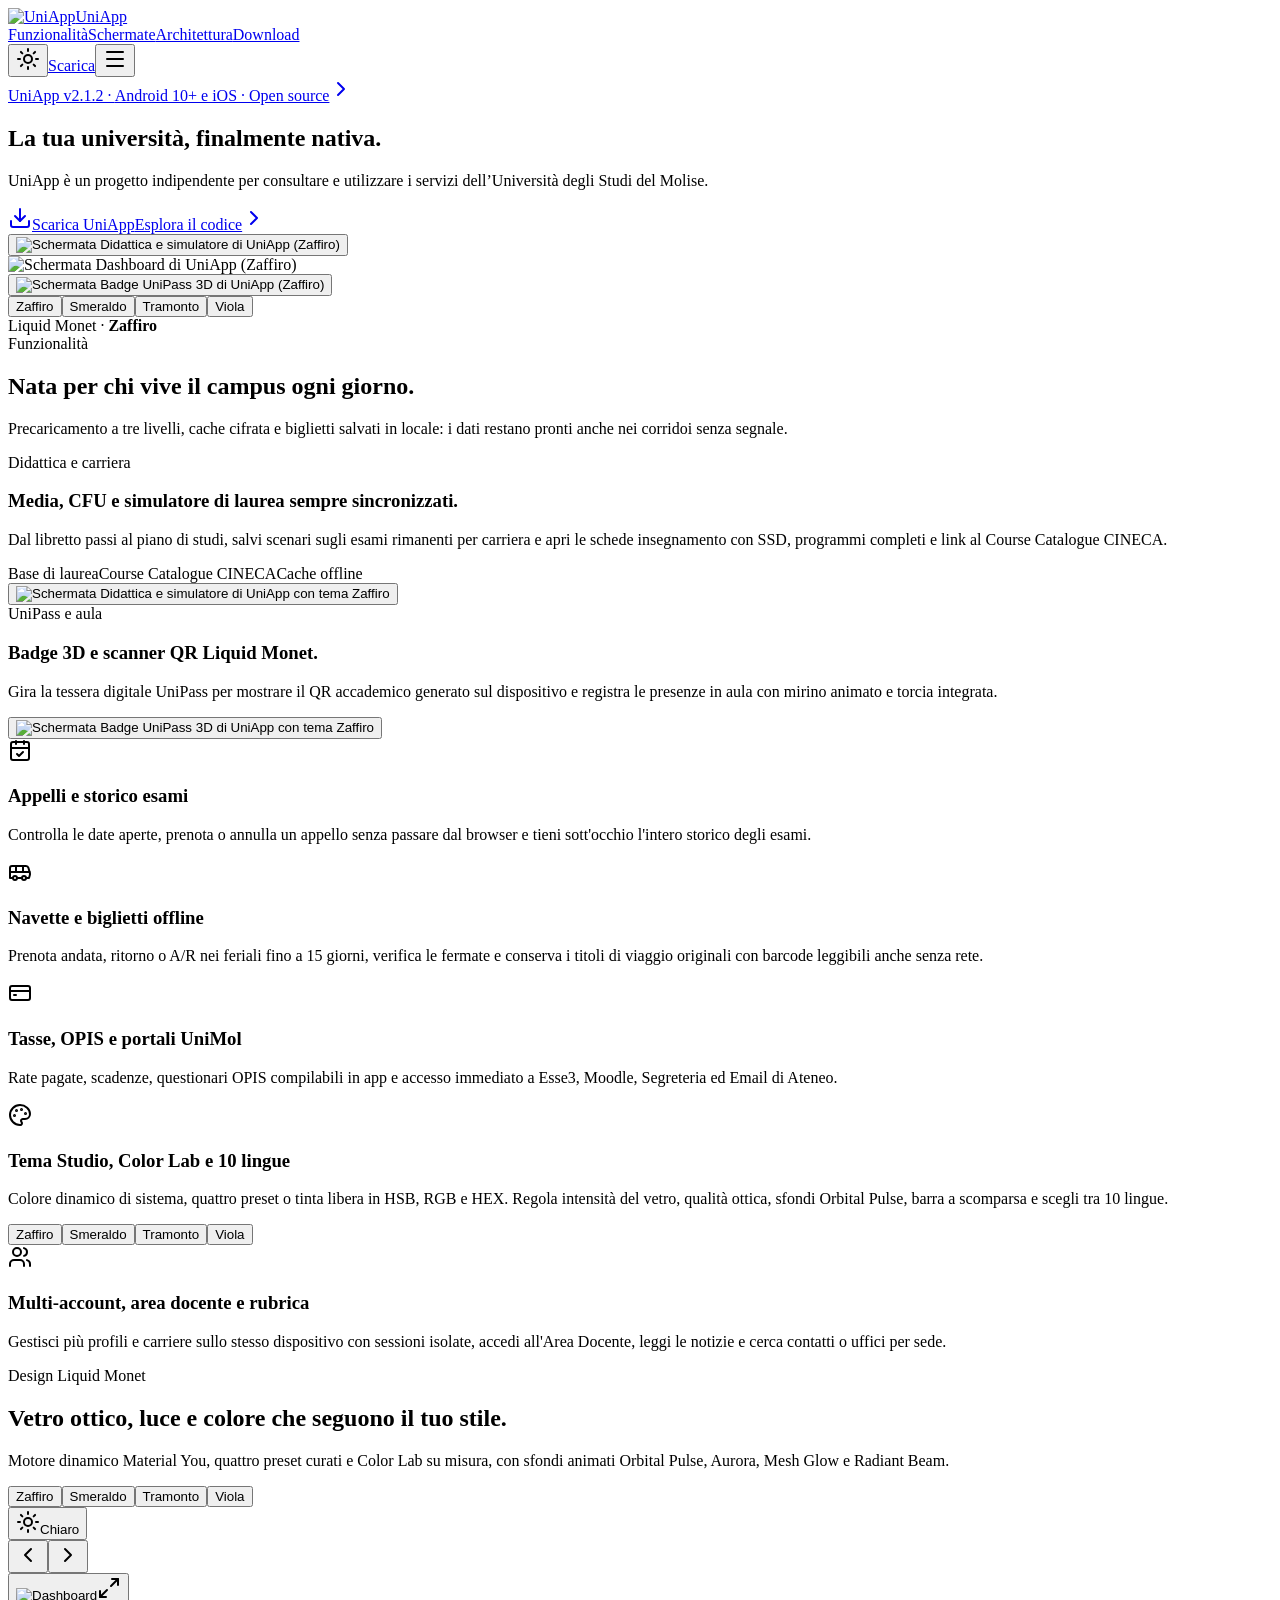
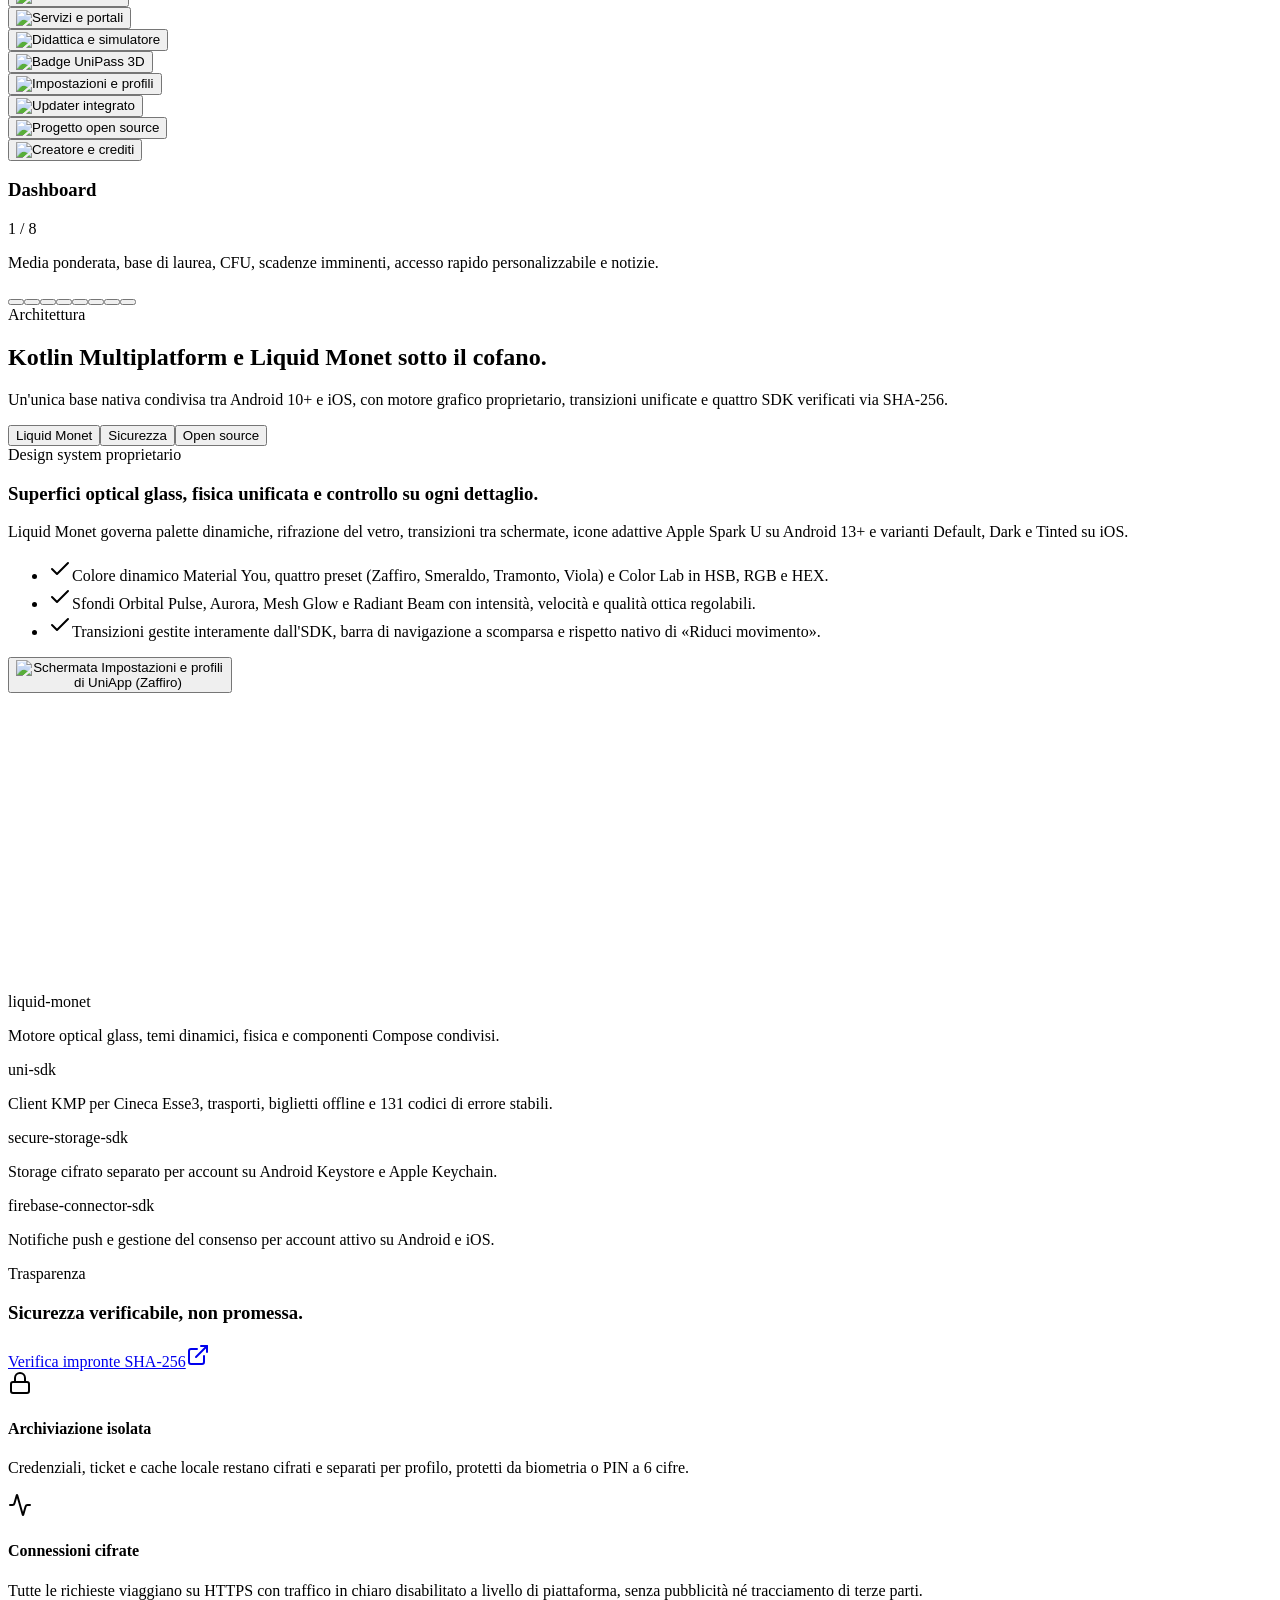
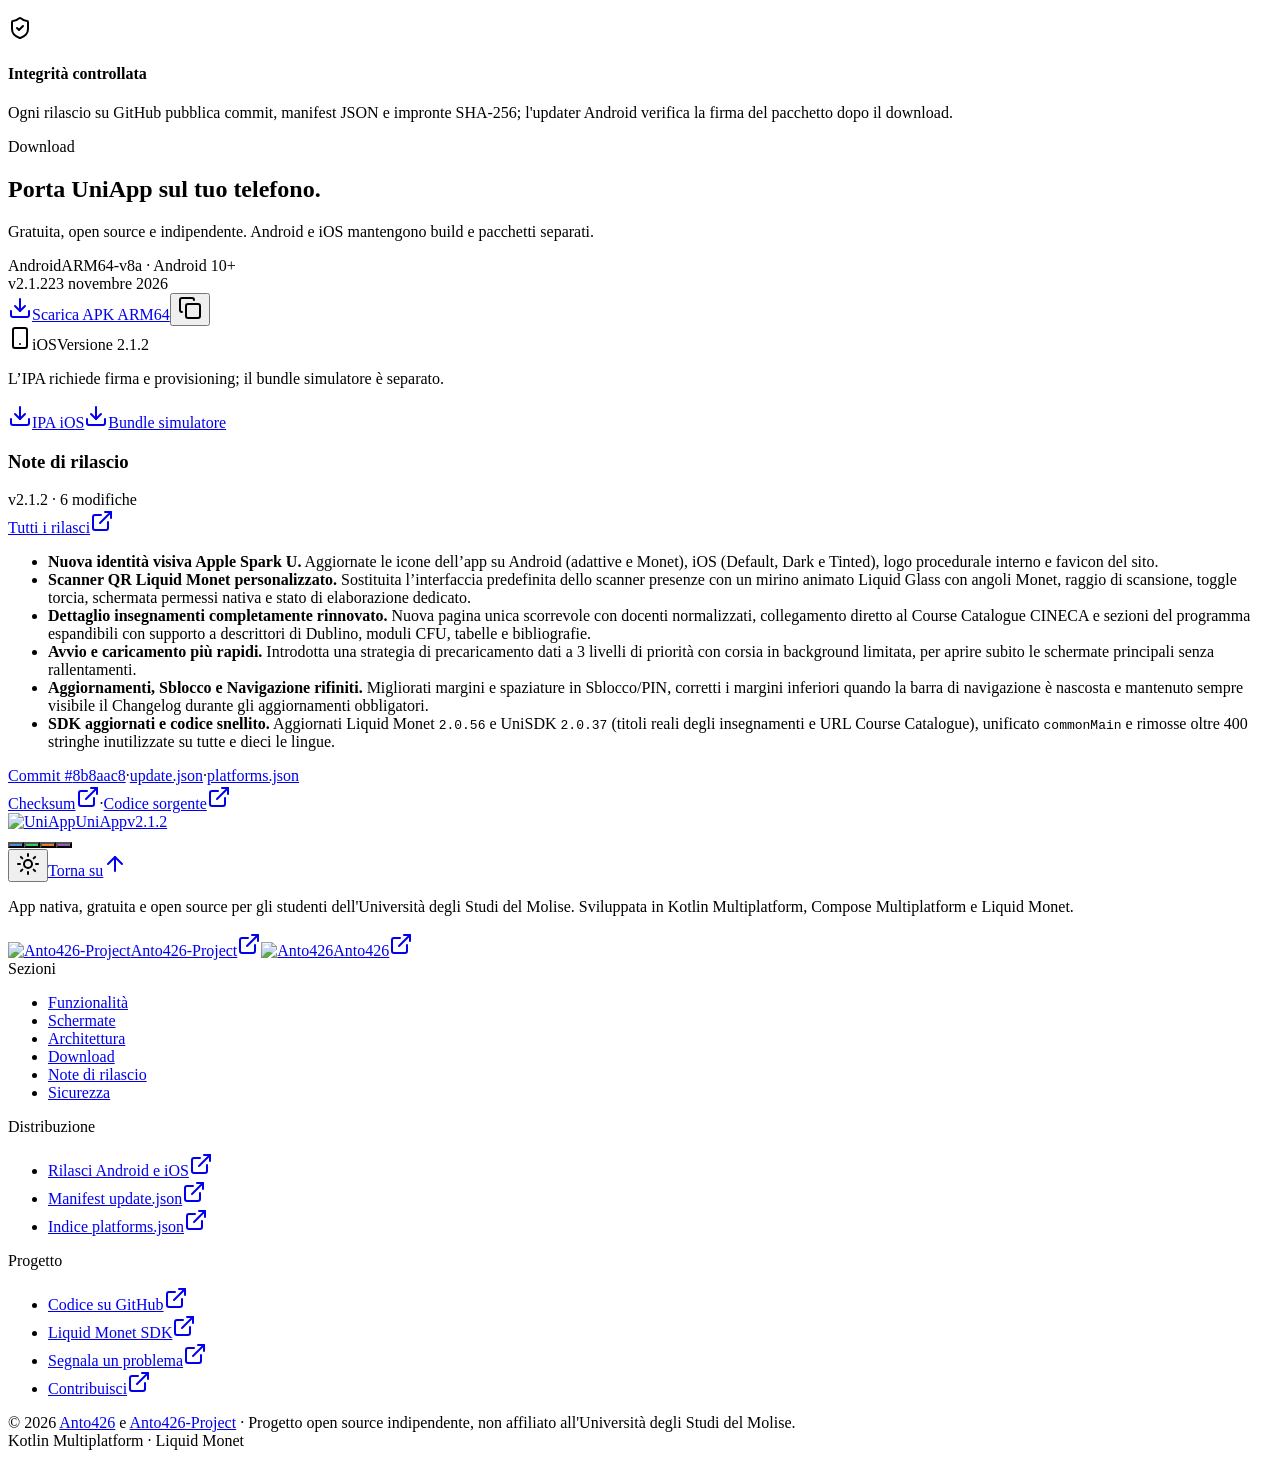
==== commit 735dce38: "chore: publish UniApp website" ====
--- a/docs/index.html
+++ b/docs/index.html
@@ -1 +1 @@
-<!DOCTYPE html><html lang="it" data-appearance="dark" data-theme="sapphire"><head><meta charSet="utf-8"/><meta name="viewport" content="width=device-width, initial-scale=1"/><link rel="preload" as="image" href="/uniapp-upstream/assets/uniapp-icon.webp"/><link rel="preload" as="image" href="/uniapp-upstream/assets/screenshots/previews/sapphire-didattica.webp"/><link rel="preload" as="image" href="/uniapp-upstream/assets/screenshots/previews/sapphire-home.webp"/><link rel="preload" as="image" href="/uniapp-upstream/assets/screenshots/previews/sapphire-badge.webp"/><link rel="preload" as="image" href="/uniapp-upstream/assets/screenshots/previews/sapphire-servizi.webp"/><link rel="preload" as="image" href="https://github.com/Anto426-Project.png"/><link rel="preload" as="image" href="https://github.com/Anto426.png"/><link rel="stylesheet" href="/uniapp-upstream/_next/static/chunks/0_0ddee2x4z2g.css" data-precedence="next"/><link rel="preload" as="script" fetchPriority="low" href="/uniapp-upstream/_next/static/chunks/310vm2bl3xxpt.js"/><script src="/uniapp-upstream/_next/static/chunks/1wnov70f88xjy.js" async=""></script><script src="/uniapp-upstream/_next/static/chunks/39_j1bdzreq0m.js" async=""></script><script src="/uniapp-upstream/_next/static/chunks/1ewen0fdcty1i.js" async=""></script><script src="/uniapp-upstream/_next/static/chunks/turbopack-1o76c14ttys48.js" async=""></script><script src="/uniapp-upstream/_next/static/chunks/3qfy96eoyh-ek.js" async=""></script><script src="/uniapp-upstream/_next/static/chunks/0j7l8nt_40e_p.js" async=""></script><script src="/uniapp-upstream/_next/static/chunks/3uhbx0-far89m.js" async=""></script><script src="/uniapp-upstream/_next/static/chunks/1lo4to1bdbwua.js" async=""></script><meta name="theme-color" content="#000000" media="(prefers-color-scheme: dark)"/><meta name="theme-color" content="#fbfbfd" media="(prefers-color-scheme: light)"/><title>UniApp · La tua università, finalmente nativa (Android e iOS)</title><meta name="description" content="Libretto, base di laurea, appelli, presenze QR, badge UniPass 3D, tasse e navette dell&#x27;Università degli Studi del Molise in un&#x27;app nativa open source per Android e iOS."/><meta name="author" content="Anto426"/><meta property="og:title" content="UniApp · La tua università, finalmente nativa"/><meta property="og:description" content="Libretto, simulatore laurea, badge UniPass 3D, presenze QR, tasse e navette offline per gli studenti dell&#x27;Università degli Studi del Molise."/><meta property="og:url" content="https://anto426-project.github.io/uniapp-upstream/"/><meta property="og:site_name" content="UniApp"/><meta property="og:type" content="website"/><meta name="twitter:card" content="summary"/><meta name="twitter:title" content="UniApp · La tua università, finalmente nativa"/><meta name="twitter:description" content="Libretto, simulatore laurea, badge UniPass 3D, presenze QR, tasse e navette offline per gli studenti dell&#x27;Università degli Studi del Molise."/><link rel="icon" href="/uniapp-upstream/favicon.svg" type="image/svg+xml"/><link rel="icon" href="/uniapp-upstream/favicon.ico" sizes="any"/><link rel="icon" href="/uniapp-upstream/favicon-32x32.png" sizes="32x32" type="image/png"/><link rel="icon" href="/uniapp-upstream/favicon-192x192.png" sizes="192x192" type="image/png"/><link rel="apple-touch-icon" href="/uniapp-upstream/apple-touch-icon.png" sizes="180x180" type="image/png"/><script src="/uniapp-upstream/_next/static/chunks/0cz1d0mv5g_q7.js" noModule=""></script></head><body><div hidden=""><!--$--><!--/$--></div><div class="ambient-backdrop" aria-hidden="true"><div class="ambient-wash-top"></div><div class="ambient-wash-bottom"></div></div><div class="page-stage"><header class="nav-island-shell" data-scrolled="false"><nav class="nav-island" aria-label="Navigazione principale"><a href="#" class="nav-brand"><img src="/uniapp-upstream/assets/uniapp-icon.webp" alt="UniApp" width="26" height="26" class="nav-brand-icon"/><span class="nav-brand-title">UniApp</span></a><div class="nav-links-track"><div class="nav-active-pill" style="opacity:0" aria-hidden="true"></div><a href="#features" class="nav-link-item" data-active="false">Funzionalità</a><a href="#screenshots" class="nav-link-item" data-active="false">Schermate</a><a href="#architecture" class="nav-link-item" data-active="false">Architettura</a><a href="#download" class="nav-link-item" data-active="false">Download</a></div><div class="nav-right"><button type="button" class="appearance-toggle" aria-label="Attiva aspetto chiaro" title="Aspetto chiaro"><svg xmlns="http://www.w3.org/2000/svg" width="24" height="24" viewBox="0 0 24 24" fill="none" stroke="currentColor" stroke-width="2" stroke-linecap="round" stroke-linejoin="round" class="lucide lucide-sun w-3.5 h-3.5" aria-hidden="true"><circle cx="12" cy="12" r="4"></circle><path d="M12 2v2"></path><path d="M12 20v2"></path><path d="m4.93 4.93 1.41 1.41"></path><path d="m17.66 17.66 1.41 1.41"></path><path d="M2 12h2"></path><path d="M20 12h2"></path><path d="m6.34 17.66-1.41 1.41"></path><path d="m19.07 4.93-1.41 1.41"></path></svg></button><a href="#download" class="nav-download-btn">Scarica</a><button type="button" class="nav-mobile-trigger" aria-label="Apri menu" aria-expanded="false"><svg xmlns="http://www.w3.org/2000/svg" width="24" height="24" viewBox="0 0 24 24" fill="none" stroke="currentColor" stroke-width="2" stroke-linecap="round" stroke-linejoin="round" class="lucide lucide-menu w-4 h-4" aria-hidden="true"><path d="M4 5h16"></path><path d="M4 12h16"></path><path d="M4 19h16"></path></svg></button></div></nav></header><main id="main-content"><section class="hero-keynote"><div class="container-shell"><div class="hero-keynote-header"><a href="#download" class="hero-status-chip"><span class="status-dot" aria-hidden="true"></span><span>UniApp v2.1.2 · <!-- -->Android 10+ e iOS · Open source</span><svg xmlns="http://www.w3.org/2000/svg" width="24" height="24" viewBox="0 0 24 24" fill="none" stroke="currentColor" stroke-width="2" stroke-linecap="round" stroke-linejoin="round" class="lucide lucide-chevron-right w-3.5 h-3.5" style="color:var(--accent)" aria-hidden="true"><path d="m9 18 6-6-6-6"></path></svg></a><h1 class="type-hero">La tua università,<!-- --> <span class="hero-accent-text">finalmente nativa.</span></h1><p class="hero-subtitle">UniApp è un progetto indipendente per consultare e utilizzare i servizi dell’Università degli Studi del Molise.</p><div class="hero-cta-row"><a href="#download" class="btn-primary"><svg xmlns="http://www.w3.org/2000/svg" width="24" height="24" viewBox="0 0 24 24" fill="none" stroke="currentColor" stroke-width="2" stroke-linecap="round" stroke-linejoin="round" class="lucide lucide-download w-4 h-4" aria-hidden="true"><path d="M12 15V3"></path><path d="M21 15v4a2 2 0 0 1-2 2H5a2 2 0 0 1-2-2v-4"></path><path d="m7 10 5 5 5-5"></path></svg><span>Scarica UniApp</span></a><a href="https://github.com/Anto426-Project/Uniapp" target="_blank" rel="noopener noreferrer" class="btn-material"><span>Esplora il codice</span><svg xmlns="http://www.w3.org/2000/svg" width="24" height="24" viewBox="0 0 24 24" fill="none" stroke="currentColor" stroke-width="2" stroke-linecap="round" stroke-linejoin="round" class="lucide lucide-chevron-right w-4 h-4 opacity-70" aria-hidden="true"><path d="m9 18 6-6-6-6"></path></svg></a></div></div><div class="hero-triptych-stage"><div class="hero-triptych-glow" aria-hidden="true"></div><div class="hero-triptych"><button type="button" class="triptych-flank triptych-flank--left" aria-label="Apri anteprima Didattica e simulatore (Zaffiro)"><div class="device-screen"><span class="crossfade-frame"><img src="/uniapp-upstream/assets/screenshots/previews/sapphire-didattica.webp" alt="Schermata Didattica e simulatore di UniApp (Zaffiro)" width="480" height="1003" draggable="false" style="object-position:center center;opacity:1;transition:opacity 420ms cubic-bezier(0.22, 1, 0.36, 1)"/></span></div></button><div class="triptych-center" role="button" tabindex="0" aria-label="Apri anteprima Dashboard (Zaffiro)"><div class="device-frame"><div class="device-screen"><span class="crossfade-frame"><img src="/uniapp-upstream/assets/screenshots/previews/sapphire-home.webp" alt="Schermata Dashboard di UniApp (Zaffiro)" width="480" height="1003" draggable="false" style="object-position:center center;opacity:1;transition:opacity 420ms cubic-bezier(0.22, 1, 0.36, 1)"/></span><div class="device-sheen" aria-hidden="true"></div></div></div></div><button type="button" class="triptych-flank triptych-flank--right" aria-label="Apri anteprima Badge UniPass 3D (Zaffiro)"><div class="device-screen"><span class="crossfade-frame"><img src="/uniapp-upstream/assets/screenshots/previews/sapphire-badge.webp" alt="Schermata Badge UniPass 3D di UniApp (Zaffiro)" width="480" height="1003" draggable="false" style="object-position:center center;opacity:1;transition:opacity 420ms cubic-bezier(0.22, 1, 0.36, 1)"/></span></div></button></div><div class="hero-pigment-dock"><div class="fluid-segmented" role="group" aria-label="Scegli il tema dell&#x27;anteprima"><div class="fluid-segmented__indicator" aria-hidden="true"></div><button type="button" class="fluid-segmented__option" aria-pressed="true"><span class="fluid-segmented__swatch" style="background-color:#4A90D9" aria-hidden="true"></span><span>Zaffiro</span></button><button type="button" class="fluid-segmented__option" aria-pressed="false"><span class="fluid-segmented__swatch" style="background-color:#2ECC71" aria-hidden="true"></span><span>Smeraldo</span></button><button type="button" class="fluid-segmented__option" aria-pressed="false"><span class="fluid-segmented__swatch" style="background-color:#E67E22" aria-hidden="true"></span><span>Tramonto</span></button><button type="button" class="fluid-segmented__option" aria-pressed="false"><span class="fluid-segmented__swatch" style="background-color:#9B59B6" aria-hidden="true"></span><span>Viola</span></button></div><span class="type-caption">Liquid Monet · <strong style="color:var(--label-primary)">Zaffiro</strong></span></div></div></div></section><section id="features" class="section-block section-grouped"><div class="container-shell"><div class="fluid-reveal" data-visible="false"><div class="section-header-center"><span class="type-eyebrow">Funzionalità</span><h2 class="type-title-1">Nata per chi vive il campus ogni giorno.</h2><p class="type-body">Precaricamento a tre livelli, cache cifrata e biglietti salvati in locale: i dati restano pronti anche nei corridoi senza segnale.</p></div></div><div class="fluid-reveal" data-visible="false" style="transition-delay:70ms"><div class="bento-mosaic"><div class="bento-tile bento-span-7"><div class="bento-hero-split"><div class="flex flex-col items-start gap-3"><span class="type-eyebrow">Didattica e carriera</span><h3 class="type-title-2">Media, CFU e simulatore di laurea sempre sincronizzati.</h3><p class="type-callout">Dal libretto passi al piano di studi, salvi scenari sugli esami rimanenti per carriera e apri le schede insegnamento con SSD, programmi completi e link al Course Catalogue CINECA.</p><div class="bento-metric-chips"><span class="metric-chip">Base di laurea</span><span class="metric-chip">Course Catalogue CINECA</span><span class="metric-chip">Cache offline</span></div></div><div class="bento-phone-well"><button type="button" class="bento-phone-trigger" aria-label="Apri a schermo intero: Didattica e simulatore"><div class="bento-phone-inner"><span class="crossfade-frame"><img src="/uniapp-upstream/assets/screenshots/previews/sapphire-didattica.webp" alt="Schermata Didattica e simulatore di UniApp con tema Zaffiro" width="480" height="880" loading="lazy" draggable="false" style="object-position:top center;opacity:1;transition:opacity 420ms cubic-bezier(0.22, 1, 0.36, 1)"/></span></div></button></div></div></div><div class="bento-tile bento-span-5 bento-badge-card"><div class="flex flex-col items-start gap-2.5"><span class="type-eyebrow">UniPass e aula</span><h3 class="type-title-2">Badge 3D e scanner QR Liquid Monet.</h3><p class="type-callout">Gira la tessera digitale UniPass per mostrare il QR accademico generato sul dispositivo e registra le presenze in aula con mirino animato e torcia integrata.</p></div><div class="bento-badge-crop"><button type="button" class="bento-phone-trigger" aria-label="Apri a schermo intero: Badge UniPass 3D"><div class="bento-phone-inner"><span class="crossfade-frame"><img src="/uniapp-upstream/assets/screenshots/previews/sapphire-badge.webp" alt="Schermata Badge UniPass 3D di UniApp con tema Zaffiro" width="480" height="880" loading="lazy" draggable="false" style="object-position:top center;opacity:1;transition:opacity 420ms cubic-bezier(0.22, 1, 0.36, 1)"/></span></div></button></div></div><div class="bento-tile bento-span-4"><div class="bento-compact-body"><div class="icon-badge"><svg xmlns="http://www.w3.org/2000/svg" width="24" height="24" viewBox="0 0 24 24" fill="none" stroke="currentColor" stroke-width="2" stroke-linecap="round" stroke-linejoin="round" class="lucide lucide-calendar-check w-4 h-4" aria-hidden="true"><path d="M8 2v3"></path><path d="M16 2v3"></path><rect x="3" y="3" width="18" height="18" rx="2"></rect><path d="M3 9h18"></path><path d="m9 15 2 2 4-4"></path></svg></div><h3 class="type-headline">Appelli e storico esami</h3><p class="type-callout">Controlla le date aperte, prenota o annulla un appello senza passare dal browser e tieni sott&#x27;occhio l&#x27;intero storico degli esami.</p></div></div><div class="bento-tile bento-span-4"><div class="bento-compact-body"><div class="icon-badge"><svg xmlns="http://www.w3.org/2000/svg" width="24" height="24" viewBox="0 0 24 24" fill="none" stroke="currentColor" stroke-width="2" stroke-linecap="round" stroke-linejoin="round" class="lucide lucide-bus w-4 h-4" aria-hidden="true"><path d="M8 6v6"></path><path d="M15 6v6"></path><path d="M2 12h19.6"></path><path d="M18 18h3s.5-1.7.8-2.8c.1-.4.2-.8.2-1.2 0-.4-.1-.8-.2-1.2l-1.4-5C20.1 6.8 19.1 6 18 6H4a2 2 0 0 0-2 2v10h3"></path><circle cx="7" cy="18" r="2"></circle><path d="M9 18h5"></path><circle cx="16" cy="18" r="2"></circle></svg></div><h3 class="type-headline">Navette e biglietti offline</h3><p class="type-callout">Prenota andata, ritorno o A/R nei feriali fino a 15 giorni, verifica le fermate e conserva i titoli di viaggio originali con barcode leggibili anche senza rete.</p></div></div><div class="bento-tile bento-span-4"><div class="bento-compact-body"><div class="icon-badge"><svg xmlns="http://www.w3.org/2000/svg" width="24" height="24" viewBox="0 0 24 24" fill="none" stroke="currentColor" stroke-width="2" stroke-linecap="round" stroke-linejoin="round" class="lucide lucide-credit-card w-4 h-4" aria-hidden="true"><rect width="20" height="14" x="2" y="5" rx="2"></rect><line x1="2" x2="22" y1="10" y2="10"></line><path d="M6 14h2"></path></svg></div><h3 class="type-headline">Tasse, OPIS e portali UniMol</h3><p class="type-callout">Rate pagate, scadenze, questionari OPIS compilabili in app e accesso immediato a Esse3, Moodle, Segreteria ed Email di Ateneo.</p></div></div><div class="bento-tile bento-span-6"><div class="bento-compact-body"><div class="icon-badge"><svg xmlns="http://www.w3.org/2000/svg" width="24" height="24" viewBox="0 0 24 24" fill="none" stroke="currentColor" stroke-width="2" stroke-linecap="round" stroke-linejoin="round" class="lucide lucide-palette w-4 h-4" aria-hidden="true"><path d="M12 22a1 1 0 0 1 0-20 10 9 0 0 1 10 9 5 5 0 0 1-5 5h-2.25a1.75 1.75 0 0 0-1.4 2.8l.3.4a1.75 1.75 0 0 1-1.4 2.8z"></path><circle cx="13.5" cy="6.5" r=".5" fill="currentColor"></circle><circle cx="17.5" cy="10.5" r=".5" fill="currentColor"></circle><circle cx="6.5" cy="12.5" r=".5" fill="currentColor"></circle><circle cx="8.5" cy="7.5" r=".5" fill="currentColor"></circle></svg></div><h3 class="type-headline">Tema Studio, Color Lab e 10 lingue</h3><p class="type-callout">Colore dinamico di sistema, quattro preset o tinta libera in HSB, RGB e HEX. Regola intensità del vetro, qualità ottica, sfondi Orbital Pulse, barra a scomparsa e scegli tra 10 lingue.</p><div class="bento-palette-bar" role="group" aria-label="Selezione rapida dei temi"><button type="button" class="palette-chip-btn" aria-pressed="true"><span class="fluid-segmented__swatch" style="background-color:#4A90D9" aria-hidden="true"></span><span>Zaffiro</span></button><button type="button" class="palette-chip-btn" aria-pressed="false"><span class="fluid-segmented__swatch" style="background-color:#2ECC71" aria-hidden="true"></span><span>Smeraldo</span></button><button type="button" class="palette-chip-btn" aria-pressed="false"><span class="fluid-segmented__swatch" style="background-color:#E67E22" aria-hidden="true"></span><span>Tramonto</span></button><button type="button" class="palette-chip-btn" aria-pressed="false"><span class="fluid-segmented__swatch" style="background-color:#9B59B6" aria-hidden="true"></span><span>Viola</span></button></div></div></div><div class="bento-tile bento-span-6"><div class="bento-compact-body"><div class="icon-badge"><svg xmlns="http://www.w3.org/2000/svg" width="24" height="24" viewBox="0 0 24 24" fill="none" stroke="currentColor" stroke-width="2" stroke-linecap="round" stroke-linejoin="round" class="lucide lucide-users w-4 h-4" aria-hidden="true"><path d="M16 21v-2a4 4 0 0 0-4-4H6a4 4 0 0 0-4 4v2"></path><path d="M16 3.128a4 4 0 0 1 0 7.744"></path><path d="M22 21v-2a4 4 0 0 0-3-3.87"></path><circle cx="9" cy="7" r="4"></circle></svg></div><h3 class="type-headline">Multi-account, area docente e rubrica</h3><p class="type-callout">Gestisci più profili e carriere sullo stesso dispositivo con sessioni isolate, accedi all&#x27;Area Docente, leggi le notizie e cerca contatti o uffici per sede.</p></div></div></div></div></div></section><section id="screenshots" class="section-block"><div class="container-shell"><div class="fluid-reveal" data-visible="false"><div class="section-header-center"><span class="type-eyebrow">Design Liquid Monet</span><h2 class="type-title-1">Vetro ottico, luce e colore che seguono il tuo stile.</h2><p class="type-body">Motore dinamico Material You, quattro preset curati e Color Lab su misura, con sfondi animati Orbital Pulse, Aurora, Mesh Glow e Radiant Beam.</p><div class="mt-2"><div class="fluid-segmented" role="group" aria-label="Scegli il tema delle schermate"><div class="fluid-segmented__indicator" aria-hidden="true"></div><button type="button" class="fluid-segmented__option" aria-pressed="true"><span class="fluid-segmented__swatch" style="background-color:#4A90D9" aria-hidden="true"></span><span>Zaffiro</span></button><button type="button" class="fluid-segmented__option" aria-pressed="false"><span class="fluid-segmented__swatch" style="background-color:#2ECC71" aria-hidden="true"></span><span>Smeraldo</span></button><button type="button" class="fluid-segmented__option" aria-pressed="false"><span class="fluid-segmented__swatch" style="background-color:#E67E22" aria-hidden="true"></span><span>Tramonto</span></button><button type="button" class="fluid-segmented__option" aria-pressed="false"><span class="fluid-segmented__swatch" style="background-color:#9B59B6" aria-hidden="true"></span><span>Viola</span></button></div></div></div></div><div class="fluid-reveal" data-visible="false" style="transition-delay:70ms"><div class="screenshot-carousel" role="region" aria-roledescription="carosello" aria-label="Schermate di UniApp"><div class="screenshot-carousel__viewport"><div class="screenshot-carousel__stage"><div class="screenshot-carousel__slide" role="group" aria-roledescription="schermata" aria-label="1 di 8" data-selected="true"><button type="button" class="screenshot-carousel__card" tabindex="0" aria-label="Apri a schermo intero: Dashboard"><div class="screenshot-carousel__screen"><span class="crossfade-frame"><img src="/uniapp-upstream/assets/screenshots/previews/sapphire-home.webp" alt="Dashboard" width="480" height="1003" loading="eager" decoding="async" draggable="false" style="object-position:center center;opacity:1;transition:opacity 420ms cubic-bezier(0.22, 1, 0.36, 1)"/></span></div></button></div><div class="screenshot-carousel__slide" role="group" aria-roledescription="schermata" aria-label="2 di 8" data-selected="false"><button type="button" class="screenshot-carousel__card" tabindex="-1" aria-label="Mostra Servizi e portali"><div class="screenshot-carousel__screen"><span class="crossfade-frame"><img src="/uniapp-upstream/assets/screenshots/previews/sapphire-servizi.webp" alt="Servizi e portali" width="480" height="1003" loading="eager" decoding="async" draggable="false" style="object-position:center center;opacity:1;transition:opacity 420ms cubic-bezier(0.22, 1, 0.36, 1)"/></span></div></button></div><div class="screenshot-carousel__slide" role="group" aria-roledescription="schermata" aria-label="3 di 8" data-selected="false"><button type="button" class="screenshot-carousel__card" tabindex="-1" aria-label="Mostra Didattica e simulatore"><div class="screenshot-carousel__screen"><span class="crossfade-frame"><img src="/uniapp-upstream/assets/screenshots/previews/sapphire-didattica.webp" alt="Didattica e simulatore" width="480" height="1003" loading="eager" decoding="async" draggable="false" style="object-position:center center;opacity:1;transition:opacity 420ms cubic-bezier(0.22, 1, 0.36, 1)"/></span></div></button></div><div class="screenshot-carousel__slide" role="group" aria-roledescription="schermata" aria-label="4 di 8" data-selected="false"><button type="button" class="screenshot-carousel__card" tabindex="-1" aria-label="Mostra Badge UniPass 3D"><div class="screenshot-carousel__screen"><span class="crossfade-frame"><img src="/uniapp-upstream/assets/screenshots/previews/sapphire-badge.webp" alt="Badge UniPass 3D" width="480" height="1003" loading="lazy" decoding="async" draggable="false" style="object-position:center center;opacity:1;transition:opacity 420ms cubic-bezier(0.22, 1, 0.36, 1)"/></span></div></button></div><div class="screenshot-carousel__slide" role="group" aria-roledescription="schermata" aria-label="5 di 8" data-selected="false"><button type="button" class="screenshot-carousel__card" tabindex="-1" aria-label="Mostra Impostazioni e profili"><div class="screenshot-carousel__screen"><span class="crossfade-frame"><img src="/uniapp-upstream/assets/screenshots/previews/sapphire-impostazioni.webp" alt="Impostazioni e profili" width="480" height="1003" loading="lazy" decoding="async" draggable="false" style="object-position:center center;opacity:1;transition:opacity 420ms cubic-bezier(0.22, 1, 0.36, 1)"/></span></div></button></div><div class="screenshot-carousel__slide" role="group" aria-roledescription="schermata" aria-label="6 di 8" data-selected="false"><button type="button" class="screenshot-carousel__card" tabindex="-1" aria-label="Mostra Updater integrato"><div class="screenshot-carousel__screen"><span class="crossfade-frame"><img src="/uniapp-upstream/assets/screenshots/previews/sapphire-aggiornamenti.webp" alt="Updater integrato" width="480" height="1003" loading="lazy" decoding="async" draggable="false" style="object-position:center center;opacity:1;transition:opacity 420ms cubic-bezier(0.22, 1, 0.36, 1)"/></span></div></button></div><div class="screenshot-carousel__slide" role="group" aria-roledescription="schermata" aria-label="7 di 8" data-selected="false"><button type="button" class="screenshot-carousel__card" tabindex="-1" aria-label="Mostra Progetto open source"><div class="screenshot-carousel__screen"><span class="crossfade-frame"><img src="/uniapp-upstream/assets/screenshots/previews/sapphire-info.webp" alt="Progetto open source" width="480" height="1003" loading="lazy" decoding="async" draggable="false" style="object-position:center center;opacity:1;transition:opacity 420ms cubic-bezier(0.22, 1, 0.36, 1)"/></span></div></button></div><div class="screenshot-carousel__slide" role="group" aria-roledescription="schermata" aria-label="8 di 8" data-selected="false"><button type="button" class="screenshot-carousel__card" tabindex="-1" aria-label="Mostra Creatore e crediti"><div class="screenshot-carousel__screen"><span class="crossfade-frame"><img src="/uniapp-upstream/assets/screenshots/previews/sapphire-crediti.webp" alt="Creatore e crediti" width="480" height="1003" loading="lazy" decoding="async" draggable="false" style="object-position:center center;opacity:1;transition:opacity 420ms cubic-bezier(0.22, 1, 0.36, 1)"/></span></div></button></div></div></div><div class="screenshot-carousel__meta"><h3 class="type-headline">Dashboard</h3><p class="type-callout">Media ponderata, base di laurea, CFU, scadenze imminenti, accesso rapido personalizzabile e notizie.</p><span class="sr-only screenshot-carousel__position" aria-live="off" aria-atomic="true">1<!-- --> / <!-- -->8</span></div><div class="screenshot-carousel__dots" role="tablist" aria-label="Scegli schermata"><button type="button" role="tab" aria-selected="true" aria-label="Vai a Dashboard" class="screenshot-carousel__dot" data-active="true"></button><button type="button" role="tab" aria-selected="false" aria-label="Vai a Servizi e portali" class="screenshot-carousel__dot" data-active="false"></button><button type="button" role="tab" aria-selected="false" aria-label="Vai a Didattica e simulatore" class="screenshot-carousel__dot" data-active="false"></button><button type="button" role="tab" aria-selected="false" aria-label="Vai a Badge UniPass 3D" class="screenshot-carousel__dot" data-active="false"></button><button type="button" role="tab" aria-selected="false" aria-label="Vai a Impostazioni e profili" class="screenshot-carousel__dot" data-active="false"></button><button type="button" role="tab" aria-selected="false" aria-label="Vai a Updater integrato" class="screenshot-carousel__dot" data-active="false"></button><button type="button" role="tab" aria-selected="false" aria-label="Vai a Progetto open source" class="screenshot-carousel__dot" data-active="false"></button><button type="button" role="tab" aria-selected="false" aria-label="Vai a Creatore e crediti" class="screenshot-carousel__dot" data-active="false"></button></div></div></div></div></section><section id="architecture" class="section-block section-grouped"><div class="container-shell"><div class="fluid-reveal" data-visible="false"><div class="section-header-center"><span class="type-eyebrow">Architettura</span><h2 class="type-title-1">Kotlin Multiplatform e Liquid Monet sotto il cofano.</h2><p class="type-body">Un&#x27;unica base nativa condivisa tra Android 10+ e iOS, con motore grafico proprietario, transizioni unificate e quattro SDK verificati via SHA-256.</p><div class="mt-2"><div class="fluid-segmented fluid-segmented--compact" role="group" aria-label="Sezioni dell&#x27;architettura"><div class="fluid-segmented__indicator" aria-hidden="true"></div><button type="button" class="fluid-segmented__option" aria-pressed="true"><span>Liquid Monet</span></button><button type="button" class="fluid-segmented__option" aria-pressed="false"><span>Sicurezza</span></button><button type="button" class="fluid-segmented__option" aria-pressed="false"><span>Open source</span></button></div></div></div></div><div class="fluid-reveal" data-visible="false" style="transition-delay:70ms"><div class="arch-panel"><div class="arch-panel-copy" style="will-change:transform, opacity"><span class="type-eyebrow">Design system proprietario</span><h3 class="type-title-2">Superfici optical glass, fisica unificata e controllo su ogni dettaglio.</h3><p class="type-body">Liquid Monet governa palette dinamiche, rifrazione del vetro, transizioni tra schermate, icone adattive Apple Spark U su Android 13+ e varianti Default, Dark e Tinted su iOS.</p><ul class="arch-spec-list"><li><svg xmlns="http://www.w3.org/2000/svg" width="24" height="24" viewBox="0 0 24 24" fill="none" stroke="currentColor" stroke-width="2" stroke-linecap="round" stroke-linejoin="round" class="lucide lucide-check w-4 h-4 shrink-0 mt-1" style="color:var(--accent)" aria-hidden="true"><path d="M20 6 9 17l-5-5"></path></svg><span>Colore dinamico Material You, quattro preset (Zaffiro, Smeraldo, Tramonto, Viola) e Color Lab in HSB, RGB e HEX.</span></li><li><svg xmlns="http://www.w3.org/2000/svg" width="24" height="24" viewBox="0 0 24 24" fill="none" stroke="currentColor" stroke-width="2" stroke-linecap="round" stroke-linejoin="round" class="lucide lucide-check w-4 h-4 shrink-0 mt-1" style="color:var(--accent)" aria-hidden="true"><path d="M20 6 9 17l-5-5"></path></svg><span>Sfondi Orbital Pulse, Aurora, Mesh Glow e Radiant Beam con intensità, velocità e qualità ottica regolabili.</span></li><li><svg xmlns="http://www.w3.org/2000/svg" width="24" height="24" viewBox="0 0 24 24" fill="none" stroke="currentColor" stroke-width="2" stroke-linecap="round" stroke-linejoin="round" class="lucide lucide-check w-4 h-4 shrink-0 mt-1" style="color:var(--accent)" aria-hidden="true"><path d="M20 6 9 17l-5-5"></path></svg><span>Transizioni gestite interamente dall&#x27;SDK, barra di navigazione a scomparsa e rispetto nativo di «Riduci movimento».</span></li></ul></div><div class="bento-phone-well" style="min-height:21rem"><button type="button" class="bento-phone-trigger" style="width:min(14rem, 76%);will-change:transform" aria-label="Apri a schermo intero: Impostazioni e profili"><div class="bento-phone-inner"><span class="crossfade-frame"><img src="/uniapp-upstream/assets/screenshots/previews/sapphire-impostazioni.webp" alt="Schermata Impostazioni e profili di UniApp (Zaffiro)" width="480" height="880" loading="lazy" draggable="false" style="object-position:top center;opacity:1;transition:opacity 420ms cubic-bezier(0.22, 1, 0.36, 1)"/></span></div></button></div></div></div><div class="fluid-reveal" data-visible="false" style="transition-delay:110ms"><div class="sdk-ledger" aria-label="Moduli SDK integrati"><div class="sdk-ledger-col"><span class="sdk-name">liquid-monet</span><p class="type-caption" style="color:var(--label-secondary)">Motore optical glass, temi dinamici, fisica e componenti Compose condivisi.</p></div><div class="sdk-ledger-col"><span class="sdk-name">uni-sdk</span><p class="type-caption" style="color:var(--label-secondary)">Client KMP per Cineca Esse3, trasporti, biglietti offline e 131 codici di errore stabili.</p></div><div class="sdk-ledger-col"><span class="sdk-name">secure-storage-sdk</span><p class="type-caption" style="color:var(--label-secondary)">Storage cifrato separato per account su Android Keystore e Apple Keychain.</p></div><div class="sdk-ledger-col"><span class="sdk-name">firebase-connector-sdk</span><p class="type-caption" style="color:var(--label-secondary)">Notifiche push e gestione del consenso per account attivo su Android e iOS.</p></div></div></div><div class="fluid-reveal" data-visible="false" style="transition-delay:130ms"><div id="security" class="trust-ribbon" style="scroll-margin-top:6rem"><div class="trust-ribbon-head"><div class="flex flex-col gap-1"><span class="type-eyebrow">Trasparenza</span><h3 class="type-title-2">Sicurezza verificabile, non promessa.</h3></div><a href="https://github.com/Anto426-Project/uniapp-upstream/releases" target="_blank" rel="noopener noreferrer" class="btn-material"><span>Verifica impronte SHA-256</span><svg xmlns="http://www.w3.org/2000/svg" width="24" height="24" viewBox="0 0 24 24" fill="none" stroke="currentColor" stroke-width="2" stroke-linecap="round" stroke-linejoin="round" class="lucide lucide-external-link w-4 h-4 opacity-70" aria-hidden="true"><path d="M15 3h6v6"></path><path d="M10 14 21 3"></path><path d="M18 13v6a2 2 0 0 1-2 2H5a2 2 0 0 1-2-2V8a2 2 0 0 1 2-2h6"></path></svg></a></div><div class="trust-ribbon-grid"><div class="trust-col"><div class="icon-badge"><svg xmlns="http://www.w3.org/2000/svg" width="24" height="24" viewBox="0 0 24 24" fill="none" stroke="currentColor" stroke-width="2" stroke-linecap="round" stroke-linejoin="round" class="lucide lucide-lock w-4 h-4" aria-hidden="true"><rect width="18" height="11" x="3" y="11" rx="2" ry="2"></rect><path d="M7 11V7a5 5 0 0 1 10 0v4"></path></svg></div><h4 class="type-headline">Archiviazione isolata</h4><p class="type-callout">Credenziali, ticket e cache locale restano cifrati e separati per profilo, protetti da biometria o PIN a 6 cifre.</p></div><div class="trust-col"><div class="icon-badge"><svg xmlns="http://www.w3.org/2000/svg" width="24" height="24" viewBox="0 0 24 24" fill="none" stroke="currentColor" stroke-width="2" stroke-linecap="round" stroke-linejoin="round" class="lucide lucide-activity w-4 h-4" aria-hidden="true"><path d="M22 12h-2.48a2 2 0 0 0-1.93 1.46l-2.35 8.36a.25.25 0 0 1-.48 0L9.24 2.18a.25.25 0 0 0-.48 0l-2.35 8.36A2 2 0 0 1 4.49 12H2"></path></svg></div><h4 class="type-headline">Connessioni cifrate</h4><p class="type-callout">Tutte le richieste viaggiano su HTTPS con traffico in chiaro disabilitato a livello di piattaforma, senza pubblicità né tracciamento di terze parti.</p></div><div class="trust-col"><div class="icon-badge"><svg xmlns="http://www.w3.org/2000/svg" width="24" height="24" viewBox="0 0 24 24" fill="none" stroke="currentColor" stroke-width="2" stroke-linecap="round" stroke-linejoin="round" class="lucide lucide-shield-check w-4 h-4" aria-hidden="true"><path d="M20 13c0 5-3.5 7.5-7.66 8.95a1 1 0 0 1-.67-.01C7.5 20.5 4 18 4 13V6a1 1 0 0 1 1-1c2 0 4.5-1.2 6.24-2.72a1.17 1.17 0 0 1 1.52 0C14.51 3.81 17 5 19 5a1 1 0 0 1 1 1z"></path><path d="m9 12 2 2 4-4"></path></svg></div><h4 class="type-headline">Integrità controllata</h4><p class="type-callout">Ogni rilascio su GitHub pubblica commit, manifest JSON e impronte SHA-256; l&#x27;updater Android verifica la firma del pacchetto dopo il download.</p></div></div></div></div></div></section><section id="download" class="section-block"><div class="container-shell"><div class="fluid-reveal" data-visible="false"><div class="section-header-center"><span class="type-eyebrow">Download</span><h2 class="type-title-1">Porta UniApp sul tuo telefono.</h2><p class="type-body">Gratuita, open source e indipendente. Android e iOS mantengono build e pacchetti separati.</p></div></div><div class="fluid-reveal" data-visible="false" style="transition-delay:60ms"><div class="download-sheet"><div class="download-platforms"><div class="download-col download-col--android"><div class="download-col-head"><span class="platform-chip"><span class="status-dot" aria-hidden="true"></span><span>Android</span></span><span class="download-spec">ARM64-v8a · Android 10+</span></div><div class="download-version-line"><span class="ver-text">v2.1.2</span><span class="download-submeta">23 novembre 2026</span></div><div class="download-actions"><a href="https://github.com/Anto426-Project/uniapp-upstream/releases/download/v2.1.2%2B1182/androidApp-release.apk" aria-disabled="false" download="" class="btn-primary download-cta-btn"><svg xmlns="http://www.w3.org/2000/svg" width="24" height="24" viewBox="0 0 24 24" fill="none" stroke="currentColor" stroke-width="2" stroke-linecap="round" stroke-linejoin="round" class="lucide lucide-download w-4 h-4 shrink-0" aria-hidden="true"><path d="M12 15V3"></path><path d="M21 15v4a2 2 0 0 1-2 2H5a2 2 0 0 1-2-2v-4"></path><path d="m7 10 5 5 5-5"></path></svg><span>Scarica APK ARM64</span></a><button type="button" class="copy-icon-btn" title="Copia link APK ARM64" aria-label="Copia link APK ARM64"><svg xmlns="http://www.w3.org/2000/svg" width="24" height="24" viewBox="0 0 24 24" fill="none" stroke="currentColor" stroke-width="2" stroke-linecap="round" stroke-linejoin="round" class="lucide lucide-copy w-4 h-4" aria-hidden="true"><rect width="14" height="14" x="8" y="8" rx="2" ry="2"></rect><path d="M4 16c-1.1 0-2-.9-2-2V4c0-1.1.9-2 2-2h10c1.1 0 2 .9 2 2"></path></svg></button></div></div><article class="download-col" aria-label="Download iOS"><div class="download-col-head"><span class="platform-chip"><svg xmlns="http://www.w3.org/2000/svg" width="24" height="24" viewBox="0 0 24 24" fill="none" stroke="currentColor" stroke-width="2" stroke-linecap="round" stroke-linejoin="round" class="lucide lucide-smartphone w-4 h-4" style="color:var(--accent)" aria-hidden="true"><rect width="14" height="20" x="5" y="2" rx="2" ry="2"></rect><path d="M12 18h.01"></path></svg><span>iOS</span></span><span class="download-spec">Versione 2.1.2</span></div><p class="download-ios-note">L’IPA richiede firma e provisioning; il bundle simulatore è separato.</p><div class="download-actions"><a class="btn-material download-secondary-btn" href="https://github.com/Anto426-Project/uniapp-upstream/releases/download/ios-v2.1.2%2B1152-unsigned/UniApp-ios-2.1.2-1152-unsigned.ipa"><svg xmlns="http://www.w3.org/2000/svg" width="24" height="24" viewBox="0 0 24 24" fill="none" stroke="currentColor" stroke-width="2" stroke-linecap="round" stroke-linejoin="round" class="lucide lucide-download w-3.5 h-3.5 shrink-0" aria-hidden="true"><path d="M12 15V3"></path><path d="M21 15v4a2 2 0 0 1-2 2H5a2 2 0 0 1-2-2v-4"></path><path d="m7 10 5 5 5-5"></path></svg><span>IPA iOS</span></a><a class="btn-material download-secondary-btn" href="https://github.com/Anto426-Project/uniapp-upstream/releases/download/ios-v2.1.2%2B1152-unsigned/UniApp-ios-2.1.2-1152-simulator.zip"><svg xmlns="http://www.w3.org/2000/svg" width="24" height="24" viewBox="0 0 24 24" fill="none" stroke="currentColor" stroke-width="2" stroke-linecap="round" stroke-linejoin="round" class="lucide lucide-download w-3.5 h-3.5 shrink-0" aria-hidden="true"><path d="M12 15V3"></path><path d="M21 15v4a2 2 0 0 1-2 2H5a2 2 0 0 1-2-2v-4"></path><path d="m7 10 5 5 5-5"></path></svg><span>Bundle simulatore</span></a></div></article></div><div id="changelog" class="download-changelog"><div class="download-changelog-head"><div class="download-changelog-title"><h3>Note di rilascio</h3><span class="download-spec">v2.1.2 · 6 modifiche</span></div><a href="https://github.com/Anto426-Project/uniapp-upstream/releases" target="_blank" rel="noopener noreferrer" class="inline-link"><span>Tutti i rilasci</span><svg xmlns="http://www.w3.org/2000/svg" width="24" height="24" viewBox="0 0 24 24" fill="none" stroke="currentColor" stroke-width="2" stroke-linecap="round" stroke-linejoin="round" class="lucide lucide-external-link w-3.5 h-3.5 opacity-60" aria-hidden="true"><path d="M15 3h6v6"></path><path d="M10 14 21 3"></path><path d="M18 13v6a2 2 0 0 1-2 2H5a2 2 0 0 1-2-2V8a2 2 0 0 1 2-2h6"></path></svg></a></div><div class="changelog-scroll-region" tabindex="0" aria-label="Elenco delle note di rilascio"><ul class="changelog-list"><li class="changelog-row"><span class="change-dot change-dot--feature" aria-hidden="true"></span><span class="changelog-text"><strong style="font-weight:600;color:var(--label-primary)">Nuova identità visiva Apple Spark U.</strong> Aggiornate le icone dell’app su Android (adattive e Monet), iOS (Default, Dark e Tinted), logo procedurale interno e favicon del sito.</span></li><li class="changelog-row"><span class="change-dot change-dot--feature" aria-hidden="true"></span><span class="changelog-text"><strong style="font-weight:600;color:var(--label-primary)">Scanner QR Liquid Monet personalizzato.</strong> Sostituita l’interfaccia predefinita dello scanner presenze con un mirino animato Liquid Glass con angoli Monet, raggio di scansione, toggle torcia, schermata permessi nativa e stato di elaborazione dedicato.</span></li><li class="changelog-row"><span class="change-dot change-dot--feature" aria-hidden="true"></span><span class="changelog-text"><strong style="font-weight:600;color:var(--label-primary)">Dettaglio insegnamenti completamente rinnovato.</strong> Nuova pagina unica scorrevole con docenti normalizzati, collegamento diretto al Course Catalogue CINECA e sezioni del programma espandibili con supporto a descrittori di Dublino, moduli CFU, tabelle e bibliografie.</span></li><li class="changelog-row"><span class="change-dot change-dot--feature" aria-hidden="true"></span><span class="changelog-text"><strong style="font-weight:600;color:var(--label-primary)">Avvio e caricamento più rapidi.</strong> Introdotta una strategia di precaricamento dati a 3 livelli di priorità con corsia in background limitata, per aprire subito le schermate principali senza rallentamenti.</span></li><li class="changelog-row"><span class="change-dot change-dot--improvement" aria-hidden="true"></span><span class="changelog-text"><strong style="font-weight:600;color:var(--label-primary)">Aggiornamenti, Sblocco e Navigazione rifiniti.</strong> Migliorati margini e spaziature in Sblocco/PIN, corretti i margini inferiori quando la barra di navigazione è nascosta e mantenuto sempre visibile il Changelog durante gli aggiornamenti obbligatori.</span></li><li class="changelog-row"><span class="change-dot change-dot--improvement" aria-hidden="true"></span><span class="changelog-text"><strong style="font-weight:600;color:var(--label-primary)">SDK aggiornati e codice snellito.</strong> Aggiornati Liquid Monet <code class="mono-code">2.0.56</code> e UniSDK <code class="mono-code">2.0.37</code> (titoli reali degli insegnamenti e URL Course Catalogue), unificato <code class="mono-code">commonMain</code> e rimosse oltre 400 stringhe inutilizzate su tutte e dieci le lingue.</span></li></ul></div></div><div class="download-meta-bar"><div class="download-meta-group"><a href="https://github.com/Anto426-Project/Uniapp/commit/8b8aac81d9f5eb6f3c2a362a539ce8b47ef87f60" target="_blank" rel="noopener noreferrer" class="inline-link"><span>Commit #<!-- -->8b8aac8</span></a><span class="download-sep" aria-hidden="true">·</span><a href="/uniapp-upstream/update.json" target="_blank" rel="noopener noreferrer" class="inline-link"><span>update.json</span></a><span class="download-sep" aria-hidden="true">·</span><a href="/uniapp-upstream/platforms.json" target="_blank" rel="noopener noreferrer" class="inline-link"><span>platforms.json</span></a></div><div class="download-meta-group"><a href="https://github.com/Anto426-Project/uniapp-upstream/releases/tag/ios-v2.1.2+1152-unsigned" target="_blank" rel="noopener noreferrer" class="inline-link"><span>Checksum</span><svg xmlns="http://www.w3.org/2000/svg" width="24" height="24" viewBox="0 0 24 24" fill="none" stroke="currentColor" stroke-width="2" stroke-linecap="round" stroke-linejoin="round" class="lucide lucide-external-link w-3 h-3 opacity-60" aria-hidden="true"><path d="M15 3h6v6"></path><path d="M10 14 21 3"></path><path d="M18 13v6a2 2 0 0 1-2 2H5a2 2 0 0 1-2-2V8a2 2 0 0 1 2-2h6"></path></svg></a><span class="download-sep" aria-hidden="true">·</span><a href="https://github.com/Anto426-Project/Uniapp" target="_blank" rel="noopener noreferrer" class="inline-link"><span>Codice sorgente</span><svg xmlns="http://www.w3.org/2000/svg" width="24" height="24" viewBox="0 0 24 24" fill="none" stroke="currentColor" stroke-width="2" stroke-linecap="round" stroke-linejoin="round" class="lucide lucide-external-link w-3 h-3 opacity-60" aria-hidden="true"><path d="M15 3h6v6"></path><path d="M10 14 21 3"></path><path d="M18 13v6a2 2 0 0 1-2 2H5a2 2 0 0 1-2-2V8a2 2 0 0 1 2-2h6"></path></svg></a></div></div></div></div></div></section></main><footer class="site-footer"><div class="container-shell"><div class="footer-top-strip"><a href="#" class="nav-brand"><img src="/uniapp-upstream/assets/uniapp-icon.webp" alt="UniApp" width="26" height="26" class="nav-brand-icon"/><span class="nav-brand-title">UniApp</span><span class="pill-badge">v2.1.2</span></a><div class="flex items-center gap-2.5 flex-wrap"><div class="swatch-cluster" role="group" aria-label="Scegli il tema dal piè di pagina"><button type="button" class="swatch-dot" style="background-color:#4A90D9" aria-label="Tema Zaffiro" aria-pressed="true" title="Zaffiro"></button><button type="button" class="swatch-dot" style="background-color:#2ECC71" aria-label="Tema Smeraldo" aria-pressed="false" title="Smeraldo"></button><button type="button" class="swatch-dot" style="background-color:#E67E22" aria-label="Tema Tramonto" aria-pressed="false" title="Tramonto"></button><button type="button" class="swatch-dot" style="background-color:#9B59B6" aria-label="Tema Viola" aria-pressed="false" title="Viola"></button></div><button type="button" class="appearance-toggle" aria-label="Attiva aspetto chiaro"><svg xmlns="http://www.w3.org/2000/svg" width="24" height="24" viewBox="0 0 24 24" fill="none" stroke="currentColor" stroke-width="2" stroke-linecap="round" stroke-linejoin="round" class="lucide lucide-sun w-3.5 h-3.5" aria-hidden="true"><circle cx="12" cy="12" r="4"></circle><path d="M12 2v2"></path><path d="M12 20v2"></path><path d="m4.93 4.93 1.41 1.41"></path><path d="m17.66 17.66 1.41 1.41"></path><path d="M2 12h2"></path><path d="M20 12h2"></path><path d="m6.34 17.66-1.41 1.41"></path><path d="m19.07 4.93-1.41 1.41"></path></svg></button><a href="#" class="inline-link" aria-label="Torna all&#x27;inizio della pagina"><span>Torna su</span><svg xmlns="http://www.w3.org/2000/svg" width="24" height="24" viewBox="0 0 24 24" fill="none" stroke="currentColor" stroke-width="2" stroke-linecap="round" stroke-linejoin="round" class="lucide lucide-arrow-up w-3.5 h-3.5" aria-hidden="true"><path d="m5 12 7-7 7 7"></path><path d="M12 19V5"></path></svg></a></div></div><div class="footer-directory"><div><p class="type-callout">App nativa, gratuita e open source per gli studenti dell&#x27;Università degli Studi del Molise. Sviluppata in Kotlin Multiplatform, Compose Multiplatform e Liquid Monet.</p><div class="footer-account-row"><a href="https://github.com/Anto426-Project" target="_blank" rel="noopener noreferrer" class="account-chip"><img src="https://github.com/Anto426-Project.png" alt="Anto426-Project" width="22" height="22"/><span>Anto426-Project</span><svg xmlns="http://www.w3.org/2000/svg" width="24" height="24" viewBox="0 0 24 24" fill="none" stroke="currentColor" stroke-width="2" stroke-linecap="round" stroke-linejoin="round" class="lucide lucide-external-link w-3 h-3 opacity-60" aria-hidden="true"><path d="M15 3h6v6"></path><path d="M10 14 21 3"></path><path d="M18 13v6a2 2 0 0 1-2 2H5a2 2 0 0 1-2-2V8a2 2 0 0 1 2-2h6"></path></svg></a><a href="https://github.com/Anto426" target="_blank" rel="noopener noreferrer" class="account-chip"><img src="https://github.com/Anto426.png" alt="Anto426" width="22" height="22"/><span>Anto426</span><svg xmlns="http://www.w3.org/2000/svg" width="24" height="24" viewBox="0 0 24 24" fill="none" stroke="currentColor" stroke-width="2" stroke-linecap="round" stroke-linejoin="round" class="lucide lucide-external-link w-3 h-3 opacity-60" aria-hidden="true"><path d="M15 3h6v6"></path><path d="M10 14 21 3"></path><path d="M18 13v6a2 2 0 0 1-2 2H5a2 2 0 0 1-2-2V8a2 2 0 0 1 2-2h6"></path></svg></a></div></div><div><span class="footer-col-title">Sezioni</span><ul class="footer-links"><li><a href="#features">Funzionalità</a></li><li><a href="#screenshots">Schermate</a></li><li><a href="#architecture">Architettura</a></li><li><a href="#download">Download</a></li><li><a href="#changelog">Note di rilascio</a></li><li><a href="#security">Sicurezza</a></li></ul></div><div><span class="footer-col-title">Distribuzione</span><ul class="footer-links"><li><a href="https://github.com/Anto426-Project/uniapp-upstream/releases" target="_blank" rel="noopener noreferrer"><span>Rilasci Android e iOS</span><svg xmlns="http://www.w3.org/2000/svg" width="24" height="24" viewBox="0 0 24 24" fill="none" stroke="currentColor" stroke-width="2" stroke-linecap="round" stroke-linejoin="round" class="lucide lucide-external-link w-3 h-3 opacity-60" aria-hidden="true"><path d="M15 3h6v6"></path><path d="M10 14 21 3"></path><path d="M18 13v6a2 2 0 0 1-2 2H5a2 2 0 0 1-2-2V8a2 2 0 0 1 2-2h6"></path></svg></a></li><li><a href="/uniapp-upstream/update.json" target="_blank" rel="noopener noreferrer"><span>Manifest update.json</span><svg xmlns="http://www.w3.org/2000/svg" width="24" height="24" viewBox="0 0 24 24" fill="none" stroke="currentColor" stroke-width="2" stroke-linecap="round" stroke-linejoin="round" class="lucide lucide-external-link w-3 h-3 opacity-60" aria-hidden="true"><path d="M15 3h6v6"></path><path d="M10 14 21 3"></path><path d="M18 13v6a2 2 0 0 1-2 2H5a2 2 0 0 1-2-2V8a2 2 0 0 1 2-2h6"></path></svg></a></li><li><a href="/uniapp-upstream/platforms.json" target="_blank" rel="noopener noreferrer"><span>Indice platforms.json</span><svg xmlns="http://www.w3.org/2000/svg" width="24" height="24" viewBox="0 0 24 24" fill="none" stroke="currentColor" stroke-width="2" stroke-linecap="round" stroke-linejoin="round" class="lucide lucide-external-link w-3 h-3 opacity-60" aria-hidden="true"><path d="M15 3h6v6"></path><path d="M10 14 21 3"></path><path d="M18 13v6a2 2 0 0 1-2 2H5a2 2 0 0 1-2-2V8a2 2 0 0 1 2-2h6"></path></svg></a></li></ul></div><div><span class="footer-col-title">Progetto</span><ul class="footer-links"><li><a href="https://github.com/Anto426-Project/Uniapp" target="_blank" rel="noopener noreferrer"><span>Codice su GitHub</span><svg xmlns="http://www.w3.org/2000/svg" width="24" height="24" viewBox="0 0 24 24" fill="none" stroke="currentColor" stroke-width="2" stroke-linecap="round" stroke-linejoin="round" class="lucide lucide-external-link w-3 h-3 opacity-60" aria-hidden="true"><path d="M15 3h6v6"></path><path d="M10 14 21 3"></path><path d="M18 13v6a2 2 0 0 1-2 2H5a2 2 0 0 1-2-2V8a2 2 0 0 1 2-2h6"></path></svg></a></li><li><a href="https://github.com/Anto426-Project/Liquid-Monet" target="_blank" rel="noopener noreferrer"><span>Liquid Monet SDK</span><svg xmlns="http://www.w3.org/2000/svg" width="24" height="24" viewBox="0 0 24 24" fill="none" stroke="currentColor" stroke-width="2" stroke-linecap="round" stroke-linejoin="round" class="lucide lucide-external-link w-3 h-3 opacity-60" aria-hidden="true"><path d="M15 3h6v6"></path><path d="M10 14 21 3"></path><path d="M18 13v6a2 2 0 0 1-2 2H5a2 2 0 0 1-2-2V8a2 2 0 0 1 2-2h6"></path></svg></a></li><li><a href="https://github.com/Anto426-Project/Uniapp/issues" target="_blank" rel="noopener noreferrer"><span>Segnala un problema</span><svg xmlns="http://www.w3.org/2000/svg" width="24" height="24" viewBox="0 0 24 24" fill="none" stroke="currentColor" stroke-width="2" stroke-linecap="round" stroke-linejoin="round" class="lucide lucide-external-link w-3 h-3 opacity-60" aria-hidden="true"><path d="M15 3h6v6"></path><path d="M10 14 21 3"></path><path d="M18 13v6a2 2 0 0 1-2 2H5a2 2 0 0 1-2-2V8a2 2 0 0 1 2-2h6"></path></svg></a></li><li><a href="https://github.com/Anto426-Project/Uniapp/pulls" target="_blank" rel="noopener noreferrer"><span>Contribuisci</span><svg xmlns="http://www.w3.org/2000/svg" width="24" height="24" viewBox="0 0 24 24" fill="none" stroke="currentColor" stroke-width="2" stroke-linecap="round" stroke-linejoin="round" class="lucide lucide-external-link w-3 h-3 opacity-60" aria-hidden="true"><path d="M15 3h6v6"></path><path d="M10 14 21 3"></path><path d="M18 13v6a2 2 0 0 1-2 2H5a2 2 0 0 1-2-2V8a2 2 0 0 1 2-2h6"></path></svg></a></li></ul></div></div><div class="footer-bottom"><p style="margin:0">© 2026<!-- --> <a href="https://github.com/Anto426" target="_blank" rel="noopener noreferrer">Anto426</a> <!-- -->e<!-- --> <a href="https://github.com/Anto426-Project" target="_blank" rel="noopener noreferrer">Anto426-Project</a> <!-- -->· Progetto open source indipendente, non affiliato all&#x27;Università degli Studi del Molise.</p><span>Kotlin Multiplatform · Liquid Monet</span></div></div></footer></div><!--$--><!--/$--><script id="_R_">(globalThis["TURBOPACK"] || (globalThis["TURBOPACK"] = [])).push({"otherChunks":["static/chunks/310vm2bl3xxpt.js","static/chunks/1wnov70f88xjy.js","static/chunks/39_j1bdzreq0m.js","static/chunks/1ewen0fdcty1i.js"],"runtimeModuleIds":[94553]});</script><script src="/uniapp-upstream/_next/static/chunks/310vm2bl3xxpt.js" async=""></script><script>(self.__next_f=self.__next_f||[]).push([0])</script><script>self.__next_f.push([1,"1:\"$Sreact.fragment\"\n2:\"/uniapp-upstream/_next/static/chunks/3qfy96eoyh-ek.js\"\n3:I[39756,[\"$2\"],\"default\"]\n4:I[37457,[\"$2\"],\"default\"]\n5:\"/uniapp-upstream/_next/static/chunks/0j7l8nt_40e_p.js\"\n6:I[29306,[\"$2\",\"$5\"],\"default\"]\n8:\"/uniapp-upstream/_next/static/chunks/3uhbx0-far89m.js\"\n9:\"/uniapp-upstream/_next/static/chunks/1lo4to1bdbwua.js\"\na:I[99214,[\"$2\",\"$8\",\"$9\"],\"SiteShell\"]\n11:\"ViewportBoundary\"\n12:I[97367,[\"$2\"],\"$11\"]\n14:\"MetadataBoundary\"\n15:I[97367,[\"$2\"],\"$14\"]\n16:\"$Sreact.suspense\"\n18:I[68027,[\"$2\"],\"default\",1]\n:HL[\"/uniapp-upstream/_next/static/chunks/0_0ddee2x4z2g.css\",\"style\"]\nb:T583,- **Nuova identità visiva Apple Spark U.** Aggiornate le icone dell’app su Android (adattive e Monet), iOS (Default, Dark e Tinted), logo procedurale interno e favicon del sito.\n- **Scanner QR Liquid Monet personalizzato.** Sostituita l’interfaccia predefinita dello scanner presenze con un mirino animato Liquid Glass con angoli Monet, raggio di scansione, toggle torcia, schermata permessi nativa e stato di elaborazione dedicato.\n- **Dettaglio insegnamenti completamente rinnovato.** Nuova pagina unica scorrevole con docenti normalizzati, collegamento diretto al Course Catalogue CINECA e sezioni del programma espandibili con supporto a descrittori di Dublino, moduli CFU, tabelle e bibliografie.\n- **Avvio e caricamento più rapidi.** Introdotta una strategia di precaricamento dati a 3 livelli di priorità con corsia in background limitata, per aprire subito le schermate principali senza rallentamenti.\n- **Aggiornamenti, Sblocco e Navigazione rifiniti.** Migliorati margini e spaziature in Sblocco/PIN, corretti i margini inferiori quando la barra di navigazione è nascosta e mantenuto sempre visibile il Changelog durante gli aggiornamenti obbligatori.\n- **SDK aggiornati e codice snellito.** Aggiornati Liquid Monet `2.0.56` e UniSDK `2.0.37` (titoli reali degli insegnamenti e URL Course Catalogue), unificato `commonMain` e rimosse oltre 400 stringhe inutilizzate su tutte e dieci le lingue.7:[[\"children\",{\"s\":\"__PAGE__\",\"h\":512,\"d\":{\"r\":[\"$\",\"$1\",\"c\",{\"children\":[[\"$\",\"$La\",null,{\"initialManifest\":{\"appEnabled\":true,\"description\":\"UniApp è un progetto indipendente per consultare e utilizzare i servizi dell’Università degli Studi del Molise.\",\"minSupportedVersion\":\"2.0.3\",\"minSupportedVersionCode\":203,\"mandatory\":true,\"notes\":\"$b\",\"latestVersion\":\"2.1.2\",\"latestVersionCode\":1182,\"downloadUrl\":\"https://github.com/Anto426-Project/uniapp-upstream/releases/download/v2.1.2%2B1182/androidApp-release.apk\",\"downloadUrlsByAbi\":{\"arm64-v8a\":\"https://github.com/Anto426-Project/uniapp-upstream/releases/download/v2.1.2%2B1182/androidApp-release.apk\"},\"sha256ByAbi\":{\"arm64-v8a\":\"23aa4e9bf2e9e2870839991a0ab5fe0d4c8778df9213dba82c7fbcefdfa4b944\"},\"publishedAt\":\"2026-11-23T01:29:58.610612+00:00\",\"buildCommit\":\"8b8aac81d9f5eb6f3c2a362a539ce8b47ef87f60\"},\"initialPlatforms\":{\"schema\":1,\"platforms\":{\"android\":{\"tag\":\"v2.1.2+1182\",\"version\":\"2.1.2\",\"url\":\"https://github.com/Anto426-Project/uniapp-upstream/releases/tag/v2.1.2+1182\",\"signing\":\"release-key\",\"runId\":\"45093678482\",\"sourceSha\":\"8b8aac81d9f5eb6f3c2a362a539ce8b47ef87f60\",\"variants\":{\"android\":{\"version\":\"2.1.2\",\"tag\":\"v2.1.2+1182\",\"runId\":\"45093678482\",\"sourceSha\":\"8b8aac81d9f5eb6f3c2a362a539ce8b47ef87f60\",\"downloads\":[{\"name\":\"androidApp-release.apk\",\"sha256\":\"23aa4e9bf2e9e2870839991a0ab5fe0d4c8778df9213dba82c7fbcefdfa4b944\",\"os\":\"android\",\"url\":\"https://github.com/Anto426-Project/uniapp-upstream/releases/download/v2.1.2%2B1182/androidApp-release.apk\"}]}}},\"ios\":{\"tag\":\"ios-v2.1.2+1152-unsigned\",\"version\":\"2.1.2\",\"url\":\"https://github.com/Anto426-Project/uniapp-upstream/releases/tag/ios-v2.1.2+1152-unsigned\",\"signing\":\"unsigned\",\"runId\":\"45093683188\",\"sourceSha\":\"8b8aac81d9f5eb6f3c2a362a539ce8b47ef87f60\",\"variants\":{\"ios\":{\"version\":\"2.1.2\",\"tag\":\"ios-v2.1.2+1152-unsigned\",\"runId\":\"45093683188\",\"sourceSha\":\"8b8aac81d9f5eb6f3c2a362a539ce8b47ef87f60\",\"downloads\":[{\"name\":\"UniApp-ios-2.1.2-1152-simulator.zip\",\"sha256\":\"55ff46c5fb83c6783a55ec224914f330f359e76bdd8e2471463661f4c9a2b815\",\"os\":\"ios\",\"url\":\"https://github.com/Anto426-Project/uniapp-upstream/releases/download/ios-v2.1.2%2B1152-unsigned/UniApp-ios-2.1.2-1152-simulator.zip\"},{\"name\":\"UniApp-ios-2.1.2-1152-unsigned.ipa\",\"sha256\":\"fd7a0353053e20118dc5b8bcfbc1db4087e9e9db7f9b222959960ea73ea1d622\",\"os\":\"ios\",\"url\":\"https://github.com/Anto426-Project/uniapp-upstream/releases/download/ios-v2.1.2%2B1152-unsigned/UniApp-ios-2.1.2-1152-unsigned.ipa\"}]}}}}},\"children\":[\"$Lc\",\"$Ld\"]}],[\"$Le\",\"$Lf\"],\"$L10\"]}],\"p\":false,\"v\":null}}]]\n0:{\"P\":null,\"c\":[\"\",\"\"],\"q\":\"\",\"i\":false,\"t\":{\"t\":{\"s\":\"\",\"h\":528,\"d\":{\"r\":[\"$\",\"$1\",\"c\",{\"children\":[[[\"$\",\"link\",\"0\",{\"rel\":\"stylesheet\",\"href\":\"/uniapp-upstream/_next/static/chunks/0_0ddee2x4z2g.css\",\"precedence\":\"next\",\"crossOrigin\":\"$undefined\",\"nonce\":\"$undefined\"}],[\"$\",\"script\",\"script-0\",{\"src\":\"/uniapp-upstream/_next/static/chunks/3qfy96eoyh-ek.js\",\"async\":true,\"nonce\":\"$undefined\"}]],[\"$\",\"html\",null,{\"lang\":\"it\",\"data-appearance\":\"dark\",\"data-theme\":\"sapphire\",\"children\":[\"$\",\"body\",null,{\"children\":[\"$\",\"$L3\",null,{\"parallelRouterKey\":\"children\",\"error\":\"$undefined\",\"errorStyles\":\"$undefined\",\"errorScripts\":\"$undefined\",\"template\":[\"$\",\"$L4\",null,{}],\"templateStyles\":\"$undefined\",\"templateScripts\":\"$undefined\",\"notFound\":[[\"$\",\"$L6\",null,{}],[]],\"forbidden\":\"$undefined\",\"unauthorized\":\"$undefined\"}]}]}]]}],\"p\":false,\"v\":null},\"c\":\"$Q7\"},\"h\":{\"r\":[\"$\",\"$1\",\"h\",{\"children\":[null,[\"$\",\"$L12\",null,{\"children\":\"$L13\"}],[\"$\",\"$L15\",null,{\"children\":[[\"$\",\"div\",null,{\"hidden\":true,\"children\":[\"$\",\"$16\",null,{\"name\":\"Next.Metadata\",\"children\":\"$L17\"}]}],null]}],null]}],\"p\":false,\"v\":null}},\"m\":\"$undefined\",\"G\":[\"$18\",[[\"$\",\"link\",\"0\",{\"rel\":\"stylesheet\",\"href\":\"/uniapp-upstream/_next/static/chunks/0_0ddee2x4z2g.css\",\"precedence\":\"next\",\"crossOrigin\":\"$undefined\",\"nonce\":\"$undefined\"}]]],\"S\":true,\"r\":\"$undefined\",\"s\":\"$undefined\",\"a\":\"$undefined\",\"l\":\"$undefined\",\"p\":\"$undefined\",\"d\":\"$undefined\",\"b\":\"-aNxNMcuywsPD9jxwRNF7\"}\n19:I[32177,[\"$2\",\"$8\",\"$9\"],\"Hero\"]\n1a:I[43632,[\"$2\",\"$8\",\"$9\"],\"FeaturesSection\"]\n1b:\"ScreenshotsGallery\"\n1c:I[47091,[\"$2\",\"$8\",\"$9\"],\"$1b\"]\n1d:\"ArchitectureSection\"\n1e:I[66250,[\"$2\",\"$8\",\"$9\"],\"$1d\"]\n1f:I[79811,[\"$2\",\"$8\",\"$9\"],\"DownloadHub\"]\n20:I[13642,[\"$2\",\"$8\",\"$9\"],\"Footer\"]\n21:I[97367,[\"$2\"],\"OutletBoundary\"]\nc:[\"$\",\"main\",null,{\"id\":\"main-content\",\"children\":[[\"$\",\"$L19\",null,{}],[\"$\",\"$L1a\",null,{}],[\"$\",\"$L1c\",null,{}],[\"$\",\"$L1e\",null,{}],[\"$\",\"$L1f\",null,{}]]}]\nd:[\"$\",\"$L20\",null,{}]\ne:[\"$\",\"script\",\"script-0\",{\"src\":\"/uniapp-upstream/_next/static/chunks/3uhbx0-far89m.js\",\"async\":true,\"nonce\":\"$undefined\"}]\nf:[\"$\",\"script\",\"script-1\",{\"src\":\"/uniapp-upstream/_next/static/chunks/1lo4to1bdbwua.js\",\"async\":true,\"nonce\":\"$undefined\"}]\n10:[\"$\",\"$L21\",null,{\"children\":[\"$\",\"$16\",null,{\"name\":\"Next.MetadataOutlet\",\"children\":\"$@22\"}]}]\n13:[[\"$\",\"meta\",\"0\",{\"charSet\":\"utf-8\"}],[\"$\",\"meta\",\"1\",{\"name\":\"viewport\",\"content\":\"width=device-width, initial-scale=1\"}],[\"$\",\"meta\",\"2\",{\"name\":\"theme-color\",\"content\":\"#000000\",\"media\":\"(prefers-color-scheme: dark)\"}],[\"$\",\"meta\",\"3\",{\"name\":\"theme-color\",\"content\":\"#fbfbfd\",\"media\":\"(prefers-color-scheme: light)\"}]]\n23:I[27201,[\"$2\"],\"IconMark\"]\n17:[[\"$\",\"title\",\"0\",{\"children\":\"UniApp · La tua università, finalmente nativa (Android e iOS)\"}],[\"$\",\"meta\",\"1\",{\"name\":\"description\",\"content\":\"Libretto, base di laurea, appelli, presenze QR, badge UniPass 3D, tasse e navette dell'Università degli Studi del Molise in un'app nativa open source per Android e iOS.\"}],[\"$\",\"meta\",\"2\",{\"name\":\"author\",\"content\":\"Anto426\"}],[\"$\",\"meta\",\"3\",{\"property\":\"og:title\",\"content\":\"UniApp · La tua università, finalmente nativa\"}],[\"$\",\"meta\",\"4\",{\"property\":\"og:description\",\"content\":\"Libretto, simulatore laurea, badge UniPass 3D, presenze QR, tasse e navette offline per gli studenti dell'Università degli Studi del Molise.\"}],[\"$\",\"meta\",\"5\",{\"property\":\"og:url\",\"content\":\"https://anto426-project.github.io/uniapp-upstream/\"}],[\"$\",\"meta\",\"6\",{\"property\":\"og:site_name\",\"content\":\"UniApp\"}],[\"$\",\"meta\",\"7\",{\"property\":\"og:type\",\"content\":\"website\"}],[\"$\",\"meta\",\"8\",{\"name\":\"twitter:card\",\"content\":\"summary\"}],[\"$\",\"meta\",\"9\",{\"name\":\"twitter:title\",\"content\":\"UniApp · La tua università, finalmente nativa\"}],[\"$\",\"meta\",\"10\",{\"name\":\"twitter:description\",\"content\":\"Libretto, simulatore laurea, badge UniPass 3D, presenze QR, tasse e navette offline per gli studenti dell'Università degli Studi del Molise.\"}],[\"$\",\"link\",\"11\",{\"rel\":\"icon\",\"href\":\"/uniapp-upstream/favicon.svg\",\"type\":\"image/svg+xml\"}],[\"$\",\"link\",\"12\",{\"rel\":\"icon\",\"href\":\"/uniapp-upstream/favicon.ico\",\"sizes\":\"any\"}],[\"$\",\"link\",\"13\",{\"rel\":\"icon\",\"href\":\"/uniapp-upstream/favicon-32x32.png\",\"sizes\":\"32x32\",\"type\":\"image/png\"}],[\"$\",\"link\",\"14\",{\"rel\":\"icon\",\"href\":\"/uniapp-upstream/favicon-192x192.png\",\"sizes\":\"192x192\",\"type\":\"image/png\"}],[\"$\",\"link\",\"15\",{\"rel\":\"apple-touch-icon\",\"href\":\"/uniapp-upstream/apple-touch-icon.png\",\"sizes\":\"180x180\",\"type\":\"image/png\"}],[\"$\",\"$L23\",\"16\",{}]]\n22:null\n"])</script></body></html>+<!DOCTYPE html><html lang="it" data-appearance="dark" data-theme="sapphire"><head><meta charSet="utf-8"/><meta name="viewport" content="width=device-width, initial-scale=1"/><link rel="preload" as="image" href="/uniapp-upstream/assets/uniapp-icon.webp"/><link rel="preload" as="image" href="/uniapp-upstream/assets/screenshots/previews/sapphire-didattica.webp"/><link rel="preload" as="image" href="/uniapp-upstream/assets/screenshots/previews/sapphire-home.webp"/><link rel="preload" as="image" href="/uniapp-upstream/assets/screenshots/previews/sapphire-badge.webp"/><link rel="preload" as="image" href="/uniapp-upstream/assets/screenshots/previews/sapphire-servizi.webp"/><link rel="preload" as="image" href="https://github.com/Anto426-Project.png"/><link rel="preload" as="image" href="https://github.com/Anto426.png"/><link rel="stylesheet" href="/uniapp-upstream/_next/static/chunks/38f7lkv8xowh5.css" data-precedence="next"/><link rel="preload" as="script" fetchPriority="low" href="/uniapp-upstream/_next/static/chunks/310vm2bl3xxpt.js"/><script src="/uniapp-upstream/_next/static/chunks/1wnov70f88xjy.js" async=""></script><script src="/uniapp-upstream/_next/static/chunks/39_j1bdzreq0m.js" async=""></script><script src="/uniapp-upstream/_next/static/chunks/1ewen0fdcty1i.js" async=""></script><script src="/uniapp-upstream/_next/static/chunks/turbopack-1o76c14ttys48.js" async=""></script><script src="/uniapp-upstream/_next/static/chunks/3qfy96eoyh-ek.js" async=""></script><script src="/uniapp-upstream/_next/static/chunks/0j7l8nt_40e_p.js" async=""></script><script src="/uniapp-upstream/_next/static/chunks/3uhbx0-far89m.js" async=""></script><script src="/uniapp-upstream/_next/static/chunks/2ayqjuom7m58i.js" async=""></script><meta name="theme-color" content="#000000" media="(prefers-color-scheme: dark)"/><meta name="theme-color" content="#fbfbfd" media="(prefers-color-scheme: light)"/><title>UniApp · La tua università, finalmente nativa (Android e iOS)</title><meta name="description" content="Libretto, base di laurea, appelli, presenze QR, badge UniPass 3D, tasse e navette dell&#x27;Università degli Studi del Molise in un&#x27;app nativa open source per Android e iOS."/><meta name="author" content="Anto426"/><meta property="og:title" content="UniApp · La tua università, finalmente nativa"/><meta property="og:description" content="Libretto, simulatore laurea, badge UniPass 3D, presenze QR, tasse e navette offline per gli studenti dell&#x27;Università degli Studi del Molise."/><meta property="og:url" content="https://anto426-project.github.io/uniapp-upstream/"/><meta property="og:site_name" content="UniApp"/><meta property="og:type" content="website"/><meta name="twitter:card" content="summary"/><meta name="twitter:title" content="UniApp · La tua università, finalmente nativa"/><meta name="twitter:description" content="Libretto, simulatore laurea, badge UniPass 3D, presenze QR, tasse e navette offline per gli studenti dell&#x27;Università degli Studi del Molise."/><link rel="icon" href="/uniapp-upstream/favicon.svg" type="image/svg+xml"/><link rel="icon" href="/uniapp-upstream/favicon.ico" sizes="any"/><link rel="icon" href="/uniapp-upstream/favicon-32x32.png" sizes="32x32" type="image/png"/><link rel="icon" href="/uniapp-upstream/favicon-192x192.png" sizes="192x192" type="image/png"/><link rel="apple-touch-icon" href="/uniapp-upstream/apple-touch-icon.png" sizes="180x180" type="image/png"/><script src="/uniapp-upstream/_next/static/chunks/0cz1d0mv5g_q7.js" noModule=""></script></head><body><div hidden=""><!--$--><!--/$--></div><div class="ambient-backdrop" aria-hidden="true"><div class="ambient-wash-top"></div><div class="ambient-wash-bottom"></div></div><div class="page-stage"><header class="nav-island-shell" data-scrolled="false"><nav class="nav-island" aria-label="Navigazione principale"><a href="#" class="nav-brand"><img src="/uniapp-upstream/assets/uniapp-icon.webp" alt="UniApp" width="26" height="26" class="nav-brand-icon"/><span class="nav-brand-title">UniApp</span></a><div class="nav-links-track"><div class="nav-active-pill" style="opacity:0" aria-hidden="true"></div><a href="#features" class="nav-link-item" data-active="false">Funzionalità</a><a href="#screenshots" class="nav-link-item" data-active="false">Schermate</a><a href="#architecture" class="nav-link-item" data-active="false">Architettura</a><a href="#download" class="nav-link-item" data-active="false">Download</a></div><div class="nav-right"><button type="button" class="appearance-toggle" aria-label="Attiva aspetto chiaro" title="Aspetto chiaro"><svg xmlns="http://www.w3.org/2000/svg" width="24" height="24" viewBox="0 0 24 24" fill="none" stroke="currentColor" stroke-width="2" stroke-linecap="round" stroke-linejoin="round" class="lucide lucide-sun w-3.5 h-3.5" aria-hidden="true"><circle cx="12" cy="12" r="4"></circle><path d="M12 2v2"></path><path d="M12 20v2"></path><path d="m4.93 4.93 1.41 1.41"></path><path d="m17.66 17.66 1.41 1.41"></path><path d="M2 12h2"></path><path d="M20 12h2"></path><path d="m6.34 17.66-1.41 1.41"></path><path d="m19.07 4.93-1.41 1.41"></path></svg></button><a href="#download" class="nav-download-btn">Scarica</a><button type="button" class="nav-mobile-trigger" aria-label="Apri menu" aria-expanded="false"><svg xmlns="http://www.w3.org/2000/svg" width="24" height="24" viewBox="0 0 24 24" fill="none" stroke="currentColor" stroke-width="2" stroke-linecap="round" stroke-linejoin="round" class="lucide lucide-menu w-4 h-4" aria-hidden="true"><path d="M4 5h16"></path><path d="M4 12h16"></path><path d="M4 19h16"></path></svg></button></div></nav></header><main id="main-content"><section class="hero-keynote"><div class="container-shell"><div class="hero-keynote-header"><a href="#download" class="hero-status-chip"><span class="status-dot" aria-hidden="true"></span><span>UniApp v2.1.2 · <!-- -->Android 10+ e iOS · Open source</span><svg xmlns="http://www.w3.org/2000/svg" width="24" height="24" viewBox="0 0 24 24" fill="none" stroke="currentColor" stroke-width="2" stroke-linecap="round" stroke-linejoin="round" class="lucide lucide-chevron-right w-3.5 h-3.5" style="color:var(--accent)" aria-hidden="true"><path d="m9 18 6-6-6-6"></path></svg></a><h1 class="type-hero">La tua università,<!-- --> <span class="hero-accent-text">finalmente nativa.</span></h1><p class="hero-subtitle">UniApp è un progetto indipendente per consultare e utilizzare i servizi dell’Università degli Studi del Molise.</p><div class="hero-cta-row"><a href="#download" class="btn-primary"><svg xmlns="http://www.w3.org/2000/svg" width="24" height="24" viewBox="0 0 24 24" fill="none" stroke="currentColor" stroke-width="2" stroke-linecap="round" stroke-linejoin="round" class="lucide lucide-download w-4 h-4" aria-hidden="true"><path d="M12 15V3"></path><path d="M21 15v4a2 2 0 0 1-2 2H5a2 2 0 0 1-2-2v-4"></path><path d="m7 10 5 5 5-5"></path></svg><span>Scarica UniApp</span></a><a href="https://github.com/Anto426-Project/Uniapp" target="_blank" rel="noopener noreferrer" class="btn-material"><span>Esplora il codice</span><svg xmlns="http://www.w3.org/2000/svg" width="24" height="24" viewBox="0 0 24 24" fill="none" stroke="currentColor" stroke-width="2" stroke-linecap="round" stroke-linejoin="round" class="lucide lucide-chevron-right w-4 h-4 opacity-70" aria-hidden="true"><path d="m9 18 6-6-6-6"></path></svg></a></div></div><div class="hero-triptych-stage"><div class="hero-triptych-glow" aria-hidden="true"></div><div class="hero-triptych"><button type="button" class="triptych-flank triptych-flank--left" aria-label="Apri anteprima Didattica e simulatore (Zaffiro)"><div class="device-screen"><span class="crossfade-frame"><img src="/uniapp-upstream/assets/screenshots/previews/sapphire-didattica.webp" alt="Schermata Didattica e simulatore di UniApp (Zaffiro)" width="480" height="1003" draggable="false" style="object-position:center center;opacity:1;transition:opacity 420ms cubic-bezier(0.22, 1, 0.36, 1)"/></span></div></button><div class="triptych-center" role="button" tabindex="0" aria-label="Apri anteprima Dashboard (Zaffiro)"><div class="device-frame"><div class="device-screen"><span class="crossfade-frame"><img src="/uniapp-upstream/assets/screenshots/previews/sapphire-home.webp" alt="Schermata Dashboard di UniApp (Zaffiro)" width="480" height="1003" draggable="false" style="object-position:center center;opacity:1;transition:opacity 420ms cubic-bezier(0.22, 1, 0.36, 1)"/></span><div class="device-sheen" aria-hidden="true"></div></div></div></div><button type="button" class="triptych-flank triptych-flank--right" aria-label="Apri anteprima Badge UniPass 3D (Zaffiro)"><div class="device-screen"><span class="crossfade-frame"><img src="/uniapp-upstream/assets/screenshots/previews/sapphire-badge.webp" alt="Schermata Badge UniPass 3D di UniApp (Zaffiro)" width="480" height="1003" draggable="false" style="object-position:center center;opacity:1;transition:opacity 420ms cubic-bezier(0.22, 1, 0.36, 1)"/></span></div></button></div><div class="hero-pigment-dock"><div class="fluid-segmented" role="group" aria-label="Scegli il tema dell&#x27;anteprima"><div class="fluid-segmented__indicator" aria-hidden="true"></div><button type="button" class="fluid-segmented__option" aria-pressed="true"><span class="fluid-segmented__swatch" style="background-color:#4A90D9" aria-hidden="true"></span><span>Zaffiro</span></button><button type="button" class="fluid-segmented__option" aria-pressed="false"><span class="fluid-segmented__swatch" style="background-color:#2ECC71" aria-hidden="true"></span><span>Smeraldo</span></button><button type="button" class="fluid-segmented__option" aria-pressed="false"><span class="fluid-segmented__swatch" style="background-color:#E67E22" aria-hidden="true"></span><span>Tramonto</span></button><button type="button" class="fluid-segmented__option" aria-pressed="false"><span class="fluid-segmented__swatch" style="background-color:#9B59B6" aria-hidden="true"></span><span>Viola</span></button></div><span class="type-caption">Liquid Monet · <strong style="color:var(--label-primary)">Zaffiro</strong></span></div></div></div></section><section id="features" class="section-block section-grouped"><div class="container-shell"><div class="fluid-reveal" data-visible="false"><div class="section-header-center"><span class="type-eyebrow">Funzionalità</span><h2 class="type-title-1">Nata per chi vive il campus ogni giorno.</h2><p class="type-body">Precaricamento a tre livelli, cache cifrata e biglietti salvati in locale: i dati restano pronti anche nei corridoi senza segnale.</p></div></div><div class="fluid-reveal" data-visible="false" style="transition-delay:70ms"><div class="bento-mosaic"><div class="bento-tile bento-span-7"><div class="bento-hero-split"><div class="flex flex-col items-start gap-3"><span class="type-eyebrow">Didattica e carriera</span><h3 class="type-title-2">Media, CFU e simulatore di laurea sempre sincronizzati.</h3><p class="type-callout">Dal libretto passi al piano di studi, salvi scenari sugli esami rimanenti per carriera e apri le schede insegnamento con SSD, programmi completi e link al Course Catalogue CINECA.</p><div class="bento-metric-chips"><span class="metric-chip">Base di laurea</span><span class="metric-chip">Course Catalogue CINECA</span><span class="metric-chip">Cache offline</span></div></div><div class="bento-phone-well"><button type="button" class="bento-phone-trigger" aria-label="Apri a schermo intero: Didattica e simulatore"><div class="bento-phone-inner"><span class="crossfade-frame"><img src="/uniapp-upstream/assets/screenshots/previews/sapphire-didattica.webp" alt="Schermata Didattica e simulatore di UniApp con tema Zaffiro" width="480" height="880" loading="lazy" draggable="false" style="object-position:top center;opacity:1;transition:opacity 420ms cubic-bezier(0.22, 1, 0.36, 1)"/></span></div></button></div></div></div><div class="bento-tile bento-span-5 bento-badge-card"><div class="flex flex-col items-start gap-2.5"><span class="type-eyebrow">UniPass e aula</span><h3 class="type-title-2">Badge 3D e scanner QR Liquid Monet.</h3><p class="type-callout">Gira la tessera digitale UniPass per mostrare il QR accademico generato sul dispositivo e registra le presenze in aula con mirino animato e torcia integrata.</p></div><div class="bento-badge-crop"><button type="button" class="bento-phone-trigger" aria-label="Apri a schermo intero: Badge UniPass 3D"><div class="bento-phone-inner"><span class="crossfade-frame"><img src="/uniapp-upstream/assets/screenshots/previews/sapphire-badge.webp" alt="Schermata Badge UniPass 3D di UniApp con tema Zaffiro" width="480" height="880" loading="lazy" draggable="false" style="object-position:top center;opacity:1;transition:opacity 420ms cubic-bezier(0.22, 1, 0.36, 1)"/></span></div></button></div></div><div class="bento-tile bento-span-4"><div class="bento-compact-body"><div class="icon-badge"><svg xmlns="http://www.w3.org/2000/svg" width="24" height="24" viewBox="0 0 24 24" fill="none" stroke="currentColor" stroke-width="2" stroke-linecap="round" stroke-linejoin="round" class="lucide lucide-calendar-check w-4 h-4" aria-hidden="true"><path d="M8 2v3"></path><path d="M16 2v3"></path><rect x="3" y="3" width="18" height="18" rx="2"></rect><path d="M3 9h18"></path><path d="m9 15 2 2 4-4"></path></svg></div><h3 class="type-headline">Appelli e storico esami</h3><p class="type-callout">Controlla le date aperte, prenota o annulla un appello senza passare dal browser e tieni sott&#x27;occhio l&#x27;intero storico degli esami.</p></div></div><div class="bento-tile bento-span-4"><div class="bento-compact-body"><div class="icon-badge"><svg xmlns="http://www.w3.org/2000/svg" width="24" height="24" viewBox="0 0 24 24" fill="none" stroke="currentColor" stroke-width="2" stroke-linecap="round" stroke-linejoin="round" class="lucide lucide-bus w-4 h-4" aria-hidden="true"><path d="M8 6v6"></path><path d="M15 6v6"></path><path d="M2 12h19.6"></path><path d="M18 18h3s.5-1.7.8-2.8c.1-.4.2-.8.2-1.2 0-.4-.1-.8-.2-1.2l-1.4-5C20.1 6.8 19.1 6 18 6H4a2 2 0 0 0-2 2v10h3"></path><circle cx="7" cy="18" r="2"></circle><path d="M9 18h5"></path><circle cx="16" cy="18" r="2"></circle></svg></div><h3 class="type-headline">Navette e biglietti offline</h3><p class="type-callout">Prenota andata, ritorno o A/R nei feriali fino a 15 giorni, verifica le fermate e conserva i titoli di viaggio originali con barcode leggibili anche senza rete.</p></div></div><div class="bento-tile bento-span-4"><div class="bento-compact-body"><div class="icon-badge"><svg xmlns="http://www.w3.org/2000/svg" width="24" height="24" viewBox="0 0 24 24" fill="none" stroke="currentColor" stroke-width="2" stroke-linecap="round" stroke-linejoin="round" class="lucide lucide-credit-card w-4 h-4" aria-hidden="true"><rect width="20" height="14" x="2" y="5" rx="2"></rect><line x1="2" x2="22" y1="10" y2="10"></line><path d="M6 14h2"></path></svg></div><h3 class="type-headline">Tasse, OPIS e portali UniMol</h3><p class="type-callout">Rate pagate, scadenze, questionari OPIS compilabili in app e accesso immediato a Esse3, Moodle, Segreteria ed Email di Ateneo.</p></div></div><div class="bento-tile bento-span-6"><div class="bento-compact-body"><div class="icon-badge"><svg xmlns="http://www.w3.org/2000/svg" width="24" height="24" viewBox="0 0 24 24" fill="none" stroke="currentColor" stroke-width="2" stroke-linecap="round" stroke-linejoin="round" class="lucide lucide-palette w-4 h-4" aria-hidden="true"><path d="M12 22a1 1 0 0 1 0-20 10 9 0 0 1 10 9 5 5 0 0 1-5 5h-2.25a1.75 1.75 0 0 0-1.4 2.8l.3.4a1.75 1.75 0 0 1-1.4 2.8z"></path><circle cx="13.5" cy="6.5" r=".5" fill="currentColor"></circle><circle cx="17.5" cy="10.5" r=".5" fill="currentColor"></circle><circle cx="6.5" cy="12.5" r=".5" fill="currentColor"></circle><circle cx="8.5" cy="7.5" r=".5" fill="currentColor"></circle></svg></div><h3 class="type-headline">Tema Studio, Color Lab e 10 lingue</h3><p class="type-callout">Colore dinamico di sistema, quattro preset o tinta libera in HSB, RGB e HEX. Regola intensità del vetro, qualità ottica, sfondi Orbital Pulse, barra a scomparsa e scegli tra 10 lingue.</p><div class="bento-palette-bar" role="group" aria-label="Selezione rapida dei temi"><button type="button" class="palette-chip-btn" aria-pressed="true"><span class="fluid-segmented__swatch" style="background-color:#4A90D9" aria-hidden="true"></span><span>Zaffiro</span></button><button type="button" class="palette-chip-btn" aria-pressed="false"><span class="fluid-segmented__swatch" style="background-color:#2ECC71" aria-hidden="true"></span><span>Smeraldo</span></button><button type="button" class="palette-chip-btn" aria-pressed="false"><span class="fluid-segmented__swatch" style="background-color:#E67E22" aria-hidden="true"></span><span>Tramonto</span></button><button type="button" class="palette-chip-btn" aria-pressed="false"><span class="fluid-segmented__swatch" style="background-color:#9B59B6" aria-hidden="true"></span><span>Viola</span></button></div></div></div><div class="bento-tile bento-span-6"><div class="bento-compact-body"><div class="icon-badge"><svg xmlns="http://www.w3.org/2000/svg" width="24" height="24" viewBox="0 0 24 24" fill="none" stroke="currentColor" stroke-width="2" stroke-linecap="round" stroke-linejoin="round" class="lucide lucide-users w-4 h-4" aria-hidden="true"><path d="M16 21v-2a4 4 0 0 0-4-4H6a4 4 0 0 0-4 4v2"></path><path d="M16 3.128a4 4 0 0 1 0 7.744"></path><path d="M22 21v-2a4 4 0 0 0-3-3.87"></path><circle cx="9" cy="7" r="4"></circle></svg></div><h3 class="type-headline">Multi-account, area docente e rubrica</h3><p class="type-callout">Gestisci più profili e carriere sullo stesso dispositivo con sessioni isolate, accedi all&#x27;Area Docente, leggi le notizie e cerca contatti o uffici per sede.</p></div></div></div></div></div></section><section id="screenshots" class="section-block"><div class="container-shell"><div class="fluid-reveal" data-visible="false"><div class="section-header-center"><span class="type-eyebrow">Design Liquid Monet</span><h2 class="type-title-1">Vetro ottico, luce e colore che seguono il tuo stile.</h2><p class="type-body">Motore dinamico Material You, quattro preset curati e Color Lab su misura, con sfondi animati Orbital Pulse, Aurora, Mesh Glow e Radiant Beam.</p><div class="gallery-controls-row"><div class="fluid-segmented" role="group" aria-label="Scegli il tema delle schermate"><div class="fluid-segmented__indicator" aria-hidden="true"></div><button type="button" class="fluid-segmented__option" aria-pressed="true"><span class="fluid-segmented__swatch" style="background-color:#4A90D9" aria-hidden="true"></span><span>Zaffiro</span></button><button type="button" class="fluid-segmented__option" aria-pressed="false"><span class="fluid-segmented__swatch" style="background-color:#2ECC71" aria-hidden="true"></span><span>Smeraldo</span></button><button type="button" class="fluid-segmented__option" aria-pressed="false"><span class="fluid-segmented__swatch" style="background-color:#E67E22" aria-hidden="true"></span><span>Tramonto</span></button><button type="button" class="fluid-segmented__option" aria-pressed="false"><span class="fluid-segmented__swatch" style="background-color:#9B59B6" aria-hidden="true"></span><span>Viola</span></button></div><button type="button" class="gallery-appearance-btn" aria-label="Passa alle schermate in tema chiaro" aria-pressed="false"><svg xmlns="http://www.w3.org/2000/svg" width="24" height="24" viewBox="0 0 24 24" fill="none" stroke="currentColor" stroke-width="2" stroke-linecap="round" stroke-linejoin="round" class="lucide lucide-sun w-3.5 h-3.5" aria-hidden="true"><circle cx="12" cy="12" r="4"></circle><path d="M12 2v2"></path><path d="M12 20v2"></path><path d="m4.93 4.93 1.41 1.41"></path><path d="m17.66 17.66 1.41 1.41"></path><path d="M2 12h2"></path><path d="M20 12h2"></path><path d="m6.34 17.66-1.41 1.41"></path><path d="m19.07 4.93-1.41 1.41"></path></svg><span>Chiaro</span></button></div></div></div><div class="fluid-reveal" data-visible="false" style="transition-delay:70ms"><div class="screenshot-carousel" role="region" aria-roledescription="carosello" aria-label="Schermate di UniApp"><div class="screenshot-carousel__shell"><button type="button" class="carousel-edge-btn carousel-edge-btn--left" aria-label="Schermata precedente"><svg xmlns="http://www.w3.org/2000/svg" width="24" height="24" viewBox="0 0 24 24" fill="none" stroke="currentColor" stroke-width="2" stroke-linecap="round" stroke-linejoin="round" class="lucide lucide-chevron-left w-5 h-5" aria-hidden="true"><path d="m15 18-6-6 6-6"></path></svg></button><button type="button" class="carousel-edge-btn carousel-edge-btn--right" aria-label="Schermata successiva"><svg xmlns="http://www.w3.org/2000/svg" width="24" height="24" viewBox="0 0 24 24" fill="none" stroke="currentColor" stroke-width="2" stroke-linecap="round" stroke-linejoin="round" class="lucide lucide-chevron-right w-5 h-5" aria-hidden="true"><path d="m9 18 6-6-6-6"></path></svg></button><div class="screenshot-carousel__viewport"><div class="screenshot-carousel__halo" aria-hidden="true"></div><div class="screenshot-carousel__stage"><div class="screenshot-carousel__slide" role="group" aria-roledescription="schermata" aria-label="1 di 8" data-selected="true"><button type="button" class="screenshot-carousel__card" tabindex="0" aria-label="Apri a schermo intero: Dashboard"><div class="screenshot-carousel__screen"><span class="crossfade-frame"><img src="/uniapp-upstream/assets/screenshots/previews/sapphire-home.webp" alt="Dashboard" width="480" height="1003" loading="eager" decoding="async" draggable="false" style="object-position:center center;opacity:1;transition:opacity 420ms cubic-bezier(0.22, 1, 0.36, 1)"/></span><span class="screenshot-carousel__zoom-hint" aria-hidden="true"><svg xmlns="http://www.w3.org/2000/svg" width="24" height="24" viewBox="0 0 24 24" fill="none" stroke="currentColor" stroke-width="2" stroke-linecap="round" stroke-linejoin="round" class="lucide lucide-maximize-2 w-3.5 h-3.5" aria-hidden="true"><path d="M15 3h6v6"></path><path d="m21 3-7 7"></path><path d="m3 21 7-7"></path><path d="M9 21H3v-6"></path></svg></span></div></button></div><div class="screenshot-carousel__slide" role="group" aria-roledescription="schermata" aria-label="2 di 8" data-selected="false"><button type="button" class="screenshot-carousel__card" tabindex="-1" aria-label="Mostra Servizi e portali"><div class="screenshot-carousel__screen"><span class="crossfade-frame"><img src="/uniapp-upstream/assets/screenshots/previews/sapphire-servizi.webp" alt="Servizi e portali" width="480" height="1003" loading="eager" decoding="async" draggable="false" style="object-position:center center;opacity:1;transition:opacity 420ms cubic-bezier(0.22, 1, 0.36, 1)"/></span></div></button></div><div class="screenshot-carousel__slide" role="group" aria-roledescription="schermata" aria-label="3 di 8" data-selected="false"><button type="button" class="screenshot-carousel__card" tabindex="-1" aria-label="Mostra Didattica e simulatore"><div class="screenshot-carousel__screen"><span class="crossfade-frame"><img src="/uniapp-upstream/assets/screenshots/previews/sapphire-didattica.webp" alt="Didattica e simulatore" width="480" height="1003" loading="eager" decoding="async" draggable="false" style="object-position:center center;opacity:1;transition:opacity 420ms cubic-bezier(0.22, 1, 0.36, 1)"/></span></div></button></div><div class="screenshot-carousel__slide" role="group" aria-roledescription="schermata" aria-label="4 di 8" data-selected="false"><button type="button" class="screenshot-carousel__card" tabindex="-1" aria-label="Mostra Badge UniPass 3D"><div class="screenshot-carousel__screen"><span class="crossfade-frame"><img src="/uniapp-upstream/assets/screenshots/previews/sapphire-badge.webp" alt="Badge UniPass 3D" width="480" height="1003" loading="lazy" decoding="async" draggable="false" style="object-position:center center;opacity:1;transition:opacity 420ms cubic-bezier(0.22, 1, 0.36, 1)"/></span></div></button></div><div class="screenshot-carousel__slide" role="group" aria-roledescription="schermata" aria-label="5 di 8" data-selected="false"><button type="button" class="screenshot-carousel__card" tabindex="-1" aria-label="Mostra Impostazioni e profili"><div class="screenshot-carousel__screen"><span class="crossfade-frame"><img src="/uniapp-upstream/assets/screenshots/previews/sapphire-impostazioni.webp" alt="Impostazioni e profili" width="480" height="1003" loading="lazy" decoding="async" draggable="false" style="object-position:center center;opacity:1;transition:opacity 420ms cubic-bezier(0.22, 1, 0.36, 1)"/></span></div></button></div><div class="screenshot-carousel__slide" role="group" aria-roledescription="schermata" aria-label="6 di 8" data-selected="false"><button type="button" class="screenshot-carousel__card" tabindex="-1" aria-label="Mostra Updater integrato"><div class="screenshot-carousel__screen"><span class="crossfade-frame"><img src="/uniapp-upstream/assets/screenshots/previews/sapphire-aggiornamenti.webp" alt="Updater integrato" width="480" height="1003" loading="lazy" decoding="async" draggable="false" style="object-position:center center;opacity:1;transition:opacity 420ms cubic-bezier(0.22, 1, 0.36, 1)"/></span></div></button></div><div class="screenshot-carousel__slide" role="group" aria-roledescription="schermata" aria-label="7 di 8" data-selected="false"><button type="button" class="screenshot-carousel__card" tabindex="-1" aria-label="Mostra Progetto open source"><div class="screenshot-carousel__screen"><span class="crossfade-frame"><img src="/uniapp-upstream/assets/screenshots/previews/sapphire-info.webp" alt="Progetto open source" width="480" height="1003" loading="lazy" decoding="async" draggable="false" style="object-position:center center;opacity:1;transition:opacity 420ms cubic-bezier(0.22, 1, 0.36, 1)"/></span></div></button></div><div class="screenshot-carousel__slide" role="group" aria-roledescription="schermata" aria-label="8 di 8" data-selected="false"><button type="button" class="screenshot-carousel__card" tabindex="-1" aria-label="Mostra Creatore e crediti"><div class="screenshot-carousel__screen"><span class="crossfade-frame"><img src="/uniapp-upstream/assets/screenshots/previews/sapphire-crediti.webp" alt="Creatore e crediti" width="480" height="1003" loading="lazy" decoding="async" draggable="false" style="object-position:center center;opacity:1;transition:opacity 420ms cubic-bezier(0.22, 1, 0.36, 1)"/></span></div></button></div></div></div></div><div class="screenshot-carousel__meta"><div class="screenshot-carousel__meta-head"><h3 class="type-headline">Dashboard</h3><span class="screenshot-carousel__position" aria-live="off" aria-atomic="true">1<!-- --> / <!-- -->8</span></div><p class="type-callout">Media ponderata, base di laurea, CFU, scadenze imminenti, accesso rapido personalizzabile e notizie.</p></div><div class="screenshot-carousel__dots" role="tablist" aria-label="Scegli schermata"><button type="button" role="tab" aria-selected="true" aria-label="Vai a Dashboard" class="screenshot-carousel__dot" data-active="true"></button><button type="button" role="tab" aria-selected="false" aria-label="Vai a Servizi e portali" class="screenshot-carousel__dot" data-active="false"></button><button type="button" role="tab" aria-selected="false" aria-label="Vai a Didattica e simulatore" class="screenshot-carousel__dot" data-active="false"></button><button type="button" role="tab" aria-selected="false" aria-label="Vai a Badge UniPass 3D" class="screenshot-carousel__dot" data-active="false"></button><button type="button" role="tab" aria-selected="false" aria-label="Vai a Impostazioni e profili" class="screenshot-carousel__dot" data-active="false"></button><button type="button" role="tab" aria-selected="false" aria-label="Vai a Updater integrato" class="screenshot-carousel__dot" data-active="false"></button><button type="button" role="tab" aria-selected="false" aria-label="Vai a Progetto open source" class="screenshot-carousel__dot" data-active="false"></button><button type="button" role="tab" aria-selected="false" aria-label="Vai a Creatore e crediti" class="screenshot-carousel__dot" data-active="false"></button></div></div></div></div></section><section id="architecture" class="section-block section-grouped"><div class="container-shell"><div class="fluid-reveal" data-visible="false"><div class="section-header-center"><span class="type-eyebrow">Architettura</span><h2 class="type-title-1">Kotlin Multiplatform e Liquid Monet sotto il cofano.</h2><p class="type-body">Un&#x27;unica base nativa condivisa tra Android 10+ e iOS, con motore grafico proprietario, transizioni unificate e quattro SDK verificati via SHA-256.</p><div class="mt-2"><div class="fluid-segmented fluid-segmented--compact" role="group" aria-label="Sezioni dell&#x27;architettura"><div class="fluid-segmented__indicator" aria-hidden="true"></div><button type="button" class="fluid-segmented__option" aria-pressed="true"><span>Liquid Monet</span></button><button type="button" class="fluid-segmented__option" aria-pressed="false"><span>Sicurezza</span></button><button type="button" class="fluid-segmented__option" aria-pressed="false"><span>Open source</span></button></div></div></div></div><div class="fluid-reveal" data-visible="false" style="transition-delay:70ms"><div class="arch-panel"><div class="arch-panel-copy" style="will-change:transform, opacity"><span class="type-eyebrow">Design system proprietario</span><h3 class="type-title-2">Superfici optical glass, fisica unificata e controllo su ogni dettaglio.</h3><p class="type-body">Liquid Monet governa palette dinamiche, rifrazione del vetro, transizioni tra schermate, icone adattive Apple Spark U su Android 13+ e varianti Default, Dark e Tinted su iOS.</p><ul class="arch-spec-list"><li><svg xmlns="http://www.w3.org/2000/svg" width="24" height="24" viewBox="0 0 24 24" fill="none" stroke="currentColor" stroke-width="2" stroke-linecap="round" stroke-linejoin="round" class="lucide lucide-check w-4 h-4 shrink-0 mt-1" style="color:var(--accent)" aria-hidden="true"><path d="M20 6 9 17l-5-5"></path></svg><span>Colore dinamico Material You, quattro preset (Zaffiro, Smeraldo, Tramonto, Viola) e Color Lab in HSB, RGB e HEX.</span></li><li><svg xmlns="http://www.w3.org/2000/svg" width="24" height="24" viewBox="0 0 24 24" fill="none" stroke="currentColor" stroke-width="2" stroke-linecap="round" stroke-linejoin="round" class="lucide lucide-check w-4 h-4 shrink-0 mt-1" style="color:var(--accent)" aria-hidden="true"><path d="M20 6 9 17l-5-5"></path></svg><span>Sfondi Orbital Pulse, Aurora, Mesh Glow e Radiant Beam con intensità, velocità e qualità ottica regolabili.</span></li><li><svg xmlns="http://www.w3.org/2000/svg" width="24" height="24" viewBox="0 0 24 24" fill="none" stroke="currentColor" stroke-width="2" stroke-linecap="round" stroke-linejoin="round" class="lucide lucide-check w-4 h-4 shrink-0 mt-1" style="color:var(--accent)" aria-hidden="true"><path d="M20 6 9 17l-5-5"></path></svg><span>Transizioni gestite interamente dall&#x27;SDK, barra di navigazione a scomparsa e rispetto nativo di «Riduci movimento».</span></li></ul></div><div class="bento-phone-well" style="min-height:21rem"><button type="button" class="bento-phone-trigger" style="width:min(14rem, 76%);will-change:transform" aria-label="Apri a schermo intero: Impostazioni e profili"><div class="bento-phone-inner"><span class="crossfade-frame"><img src="/uniapp-upstream/assets/screenshots/previews/sapphire-impostazioni.webp" alt="Schermata Impostazioni e profili di UniApp (Zaffiro)" width="480" height="880" loading="lazy" draggable="false" style="object-position:top center;opacity:1;transition:opacity 420ms cubic-bezier(0.22, 1, 0.36, 1)"/></span></div></button></div></div></div><div class="fluid-reveal" data-visible="false" style="transition-delay:110ms"><div class="sdk-ledger" aria-label="Moduli SDK integrati"><div class="sdk-ledger-col"><span class="sdk-name">liquid-monet</span><p class="type-caption" style="color:var(--label-secondary)">Motore optical glass, temi dinamici, fisica e componenti Compose condivisi.</p></div><div class="sdk-ledger-col"><span class="sdk-name">uni-sdk</span><p class="type-caption" style="color:var(--label-secondary)">Client KMP per Cineca Esse3, trasporti, biglietti offline e 131 codici di errore stabili.</p></div><div class="sdk-ledger-col"><span class="sdk-name">secure-storage-sdk</span><p class="type-caption" style="color:var(--label-secondary)">Storage cifrato separato per account su Android Keystore e Apple Keychain.</p></div><div class="sdk-ledger-col"><span class="sdk-name">firebase-connector-sdk</span><p class="type-caption" style="color:var(--label-secondary)">Notifiche push e gestione del consenso per account attivo su Android e iOS.</p></div></div></div><div class="fluid-reveal" data-visible="false" style="transition-delay:130ms"><div id="security" class="trust-ribbon" style="scroll-margin-top:6rem"><div class="trust-ribbon-head"><div class="flex flex-col gap-1"><span class="type-eyebrow">Trasparenza</span><h3 class="type-title-2">Sicurezza verificabile, non promessa.</h3></div><a href="https://github.com/Anto426-Project/uniapp-upstream/releases" target="_blank" rel="noopener noreferrer" class="btn-material"><span>Verifica impronte SHA-256</span><svg xmlns="http://www.w3.org/2000/svg" width="24" height="24" viewBox="0 0 24 24" fill="none" stroke="currentColor" stroke-width="2" stroke-linecap="round" stroke-linejoin="round" class="lucide lucide-external-link w-4 h-4 opacity-70" aria-hidden="true"><path d="M15 3h6v6"></path><path d="M10 14 21 3"></path><path d="M18 13v6a2 2 0 0 1-2 2H5a2 2 0 0 1-2-2V8a2 2 0 0 1 2-2h6"></path></svg></a></div><div class="trust-ribbon-grid"><div class="trust-col"><div class="icon-badge"><svg xmlns="http://www.w3.org/2000/svg" width="24" height="24" viewBox="0 0 24 24" fill="none" stroke="currentColor" stroke-width="2" stroke-linecap="round" stroke-linejoin="round" class="lucide lucide-lock w-4 h-4" aria-hidden="true"><rect width="18" height="11" x="3" y="11" rx="2" ry="2"></rect><path d="M7 11V7a5 5 0 0 1 10 0v4"></path></svg></div><h4 class="type-headline">Archiviazione isolata</h4><p class="type-callout">Credenziali, ticket e cache locale restano cifrati e separati per profilo, protetti da biometria o PIN a 6 cifre.</p></div><div class="trust-col"><div class="icon-badge"><svg xmlns="http://www.w3.org/2000/svg" width="24" height="24" viewBox="0 0 24 24" fill="none" stroke="currentColor" stroke-width="2" stroke-linecap="round" stroke-linejoin="round" class="lucide lucide-activity w-4 h-4" aria-hidden="true"><path d="M22 12h-2.48a2 2 0 0 0-1.93 1.46l-2.35 8.36a.25.25 0 0 1-.48 0L9.24 2.18a.25.25 0 0 0-.48 0l-2.35 8.36A2 2 0 0 1 4.49 12H2"></path></svg></div><h4 class="type-headline">Connessioni cifrate</h4><p class="type-callout">Tutte le richieste viaggiano su HTTPS con traffico in chiaro disabilitato a livello di piattaforma, senza pubblicità né tracciamento di terze parti.</p></div><div class="trust-col"><div class="icon-badge"><svg xmlns="http://www.w3.org/2000/svg" width="24" height="24" viewBox="0 0 24 24" fill="none" stroke="currentColor" stroke-width="2" stroke-linecap="round" stroke-linejoin="round" class="lucide lucide-shield-check w-4 h-4" aria-hidden="true"><path d="M20 13c0 5-3.5 7.5-7.66 8.95a1 1 0 0 1-.67-.01C7.5 20.5 4 18 4 13V6a1 1 0 0 1 1-1c2 0 4.5-1.2 6.24-2.72a1.17 1.17 0 0 1 1.52 0C14.51 3.81 17 5 19 5a1 1 0 0 1 1 1z"></path><path d="m9 12 2 2 4-4"></path></svg></div><h4 class="type-headline">Integrità controllata</h4><p class="type-callout">Ogni rilascio su GitHub pubblica commit, manifest JSON e impronte SHA-256; l&#x27;updater Android verifica la firma del pacchetto dopo il download.</p></div></div></div></div></div></section><section id="download" class="section-block"><div class="container-shell"><div class="fluid-reveal" data-visible="false"><div class="section-header-center"><span class="type-eyebrow">Download</span><h2 class="type-title-1">Porta UniApp sul tuo telefono.</h2><p class="type-body">Gratuita, open source e indipendente. Android e iOS mantengono build e pacchetti separati.</p></div></div><div class="fluid-reveal" data-visible="false" style="transition-delay:60ms"><div class="download-sheet"><div class="download-platforms"><div class="download-col download-col--android"><div class="download-col-head"><span class="platform-chip"><span class="status-dot" aria-hidden="true"></span><span>Android</span></span><span class="download-spec">ARM64-v8a · Android 10+</span></div><div class="download-version-line"><span class="ver-text">v2.1.2</span><span class="download-submeta">23 novembre 2026</span></div><div class="download-actions"><a href="https://github.com/Anto426-Project/uniapp-upstream/releases/download/v2.1.2%2B1182/androidApp-release.apk" aria-disabled="false" download="" class="btn-primary download-cta-btn"><svg xmlns="http://www.w3.org/2000/svg" width="24" height="24" viewBox="0 0 24 24" fill="none" stroke="currentColor" stroke-width="2" stroke-linecap="round" stroke-linejoin="round" class="lucide lucide-download w-4 h-4 shrink-0" aria-hidden="true"><path d="M12 15V3"></path><path d="M21 15v4a2 2 0 0 1-2 2H5a2 2 0 0 1-2-2v-4"></path><path d="m7 10 5 5 5-5"></path></svg><span>Scarica APK ARM64</span></a><button type="button" class="copy-icon-btn" title="Copia link APK ARM64" aria-label="Copia link APK ARM64"><svg xmlns="http://www.w3.org/2000/svg" width="24" height="24" viewBox="0 0 24 24" fill="none" stroke="currentColor" stroke-width="2" stroke-linecap="round" stroke-linejoin="round" class="lucide lucide-copy w-4 h-4" aria-hidden="true"><rect width="14" height="14" x="8" y="8" rx="2" ry="2"></rect><path d="M4 16c-1.1 0-2-.9-2-2V4c0-1.1.9-2 2-2h10c1.1 0 2 .9 2 2"></path></svg></button></div></div><article class="download-col" aria-label="Download iOS"><div class="download-col-head"><span class="platform-chip"><svg xmlns="http://www.w3.org/2000/svg" width="24" height="24" viewBox="0 0 24 24" fill="none" stroke="currentColor" stroke-width="2" stroke-linecap="round" stroke-linejoin="round" class="lucide lucide-smartphone w-4 h-4" style="color:var(--accent)" aria-hidden="true"><rect width="14" height="20" x="5" y="2" rx="2" ry="2"></rect><path d="M12 18h.01"></path></svg><span>iOS</span></span><span class="download-spec">Versione 2.1.2</span></div><p class="download-ios-note">L’IPA richiede firma e provisioning; il bundle simulatore è separato.</p><div class="download-actions"><a class="btn-material download-secondary-btn" href="https://github.com/Anto426-Project/uniapp-upstream/releases/download/ios-v2.1.2%2B1152-unsigned/UniApp-ios-2.1.2-1152-unsigned.ipa"><svg xmlns="http://www.w3.org/2000/svg" width="24" height="24" viewBox="0 0 24 24" fill="none" stroke="currentColor" stroke-width="2" stroke-linecap="round" stroke-linejoin="round" class="lucide lucide-download w-3.5 h-3.5 shrink-0" aria-hidden="true"><path d="M12 15V3"></path><path d="M21 15v4a2 2 0 0 1-2 2H5a2 2 0 0 1-2-2v-4"></path><path d="m7 10 5 5 5-5"></path></svg><span>IPA iOS</span></a><a class="btn-material download-secondary-btn" href="https://github.com/Anto426-Project/uniapp-upstream/releases/download/ios-v2.1.2%2B1152-unsigned/UniApp-ios-2.1.2-1152-simulator.zip"><svg xmlns="http://www.w3.org/2000/svg" width="24" height="24" viewBox="0 0 24 24" fill="none" stroke="currentColor" stroke-width="2" stroke-linecap="round" stroke-linejoin="round" class="lucide lucide-download w-3.5 h-3.5 shrink-0" aria-hidden="true"><path d="M12 15V3"></path><path d="M21 15v4a2 2 0 0 1-2 2H5a2 2 0 0 1-2-2v-4"></path><path d="m7 10 5 5 5-5"></path></svg><span>Bundle simulatore</span></a></div></article></div><div id="changelog" class="download-changelog"><div class="download-changelog-head"><div class="download-changelog-title"><h3>Note di rilascio</h3><span class="download-spec">v2.1.2 · 6 modifiche</span></div><a href="https://github.com/Anto426-Project/uniapp-upstream/releases" target="_blank" rel="noopener noreferrer" class="inline-link"><span>Tutti i rilasci</span><svg xmlns="http://www.w3.org/2000/svg" width="24" height="24" viewBox="0 0 24 24" fill="none" stroke="currentColor" stroke-width="2" stroke-linecap="round" stroke-linejoin="round" class="lucide lucide-external-link w-3.5 h-3.5 opacity-60" aria-hidden="true"><path d="M15 3h6v6"></path><path d="M10 14 21 3"></path><path d="M18 13v6a2 2 0 0 1-2 2H5a2 2 0 0 1-2-2V8a2 2 0 0 1 2-2h6"></path></svg></a></div><div class="changelog-scroll-region" tabindex="0" aria-label="Elenco delle note di rilascio"><ul class="changelog-list"><li class="changelog-row"><span class="change-dot change-dot--feature" aria-hidden="true"></span><span class="changelog-text"><strong style="font-weight:600;color:var(--label-primary)">Nuova identità visiva Apple Spark U.</strong> Aggiornate le icone dell’app su Android (adattive e Monet), iOS (Default, Dark e Tinted), logo procedurale interno e favicon del sito.</span></li><li class="changelog-row"><span class="change-dot change-dot--feature" aria-hidden="true"></span><span class="changelog-text"><strong style="font-weight:600;color:var(--label-primary)">Scanner QR Liquid Monet personalizzato.</strong> Sostituita l’interfaccia predefinita dello scanner presenze con un mirino animato Liquid Glass con angoli Monet, raggio di scansione, toggle torcia, schermata permessi nativa e stato di elaborazione dedicato.</span></li><li class="changelog-row"><span class="change-dot change-dot--feature" aria-hidden="true"></span><span class="changelog-text"><strong style="font-weight:600;color:var(--label-primary)">Dettaglio insegnamenti completamente rinnovato.</strong> Nuova pagina unica scorrevole con docenti normalizzati, collegamento diretto al Course Catalogue CINECA e sezioni del programma espandibili con supporto a descrittori di Dublino, moduli CFU, tabelle e bibliografie.</span></li><li class="changelog-row"><span class="change-dot change-dot--feature" aria-hidden="true"></span><span class="changelog-text"><strong style="font-weight:600;color:var(--label-primary)">Avvio e caricamento più rapidi.</strong> Introdotta una strategia di precaricamento dati a 3 livelli di priorità con corsia in background limitata, per aprire subito le schermate principali senza rallentamenti.</span></li><li class="changelog-row"><span class="change-dot change-dot--improvement" aria-hidden="true"></span><span class="changelog-text"><strong style="font-weight:600;color:var(--label-primary)">Aggiornamenti, Sblocco e Navigazione rifiniti.</strong> Migliorati margini e spaziature in Sblocco/PIN, corretti i margini inferiori quando la barra di navigazione è nascosta e mantenuto sempre visibile il Changelog durante gli aggiornamenti obbligatori.</span></li><li class="changelog-row"><span class="change-dot change-dot--improvement" aria-hidden="true"></span><span class="changelog-text"><strong style="font-weight:600;color:var(--label-primary)">SDK aggiornati e codice snellito.</strong> Aggiornati Liquid Monet <code class="mono-code">2.0.56</code> e UniSDK <code class="mono-code">2.0.37</code> (titoli reali degli insegnamenti e URL Course Catalogue), unificato <code class="mono-code">commonMain</code> e rimosse oltre 400 stringhe inutilizzate su tutte e dieci le lingue.</span></li></ul></div></div><div class="download-meta-bar"><div class="download-meta-group"><a href="https://github.com/Anto426-Project/Uniapp/commit/8b8aac81d9f5eb6f3c2a362a539ce8b47ef87f60" target="_blank" rel="noopener noreferrer" class="inline-link"><span>Commit #<!-- -->8b8aac8</span></a><span class="download-sep" aria-hidden="true">·</span><a href="/uniapp-upstream/update.json" target="_blank" rel="noopener noreferrer" class="inline-link"><span>update.json</span></a><span class="download-sep" aria-hidden="true">·</span><a href="/uniapp-upstream/platforms.json" target="_blank" rel="noopener noreferrer" class="inline-link"><span>platforms.json</span></a></div><div class="download-meta-group"><a href="https://github.com/Anto426-Project/uniapp-upstream/releases/tag/ios-v2.1.2+1152-unsigned" target="_blank" rel="noopener noreferrer" class="inline-link"><span>Checksum</span><svg xmlns="http://www.w3.org/2000/svg" width="24" height="24" viewBox="0 0 24 24" fill="none" stroke="currentColor" stroke-width="2" stroke-linecap="round" stroke-linejoin="round" class="lucide lucide-external-link w-3 h-3 opacity-60" aria-hidden="true"><path d="M15 3h6v6"></path><path d="M10 14 21 3"></path><path d="M18 13v6a2 2 0 0 1-2 2H5a2 2 0 0 1-2-2V8a2 2 0 0 1 2-2h6"></path></svg></a><span class="download-sep" aria-hidden="true">·</span><a href="https://github.com/Anto426-Project/Uniapp" target="_blank" rel="noopener noreferrer" class="inline-link"><span>Codice sorgente</span><svg xmlns="http://www.w3.org/2000/svg" width="24" height="24" viewBox="0 0 24 24" fill="none" stroke="currentColor" stroke-width="2" stroke-linecap="round" stroke-linejoin="round" class="lucide lucide-external-link w-3 h-3 opacity-60" aria-hidden="true"><path d="M15 3h6v6"></path><path d="M10 14 21 3"></path><path d="M18 13v6a2 2 0 0 1-2 2H5a2 2 0 0 1-2-2V8a2 2 0 0 1 2-2h6"></path></svg></a></div></div></div></div></div></section></main><footer class="site-footer"><div class="container-shell"><div class="footer-top-strip"><a href="#" class="nav-brand"><img src="/uniapp-upstream/assets/uniapp-icon.webp" alt="UniApp" width="26" height="26" class="nav-brand-icon"/><span class="nav-brand-title">UniApp</span><span class="pill-badge">v2.1.2</span></a><div class="flex items-center gap-2.5 flex-wrap"><div class="swatch-cluster" role="group" aria-label="Scegli il tema dal piè di pagina"><button type="button" class="swatch-dot" style="background-color:#4A90D9" aria-label="Tema Zaffiro" aria-pressed="true" title="Zaffiro"></button><button type="button" class="swatch-dot" style="background-color:#2ECC71" aria-label="Tema Smeraldo" aria-pressed="false" title="Smeraldo"></button><button type="button" class="swatch-dot" style="background-color:#E67E22" aria-label="Tema Tramonto" aria-pressed="false" title="Tramonto"></button><button type="button" class="swatch-dot" style="background-color:#9B59B6" aria-label="Tema Viola" aria-pressed="false" title="Viola"></button></div><button type="button" class="appearance-toggle" aria-label="Attiva aspetto chiaro"><svg xmlns="http://www.w3.org/2000/svg" width="24" height="24" viewBox="0 0 24 24" fill="none" stroke="currentColor" stroke-width="2" stroke-linecap="round" stroke-linejoin="round" class="lucide lucide-sun w-3.5 h-3.5" aria-hidden="true"><circle cx="12" cy="12" r="4"></circle><path d="M12 2v2"></path><path d="M12 20v2"></path><path d="m4.93 4.93 1.41 1.41"></path><path d="m17.66 17.66 1.41 1.41"></path><path d="M2 12h2"></path><path d="M20 12h2"></path><path d="m6.34 17.66-1.41 1.41"></path><path d="m19.07 4.93-1.41 1.41"></path></svg></button><a href="#" class="inline-link" aria-label="Torna all&#x27;inizio della pagina"><span>Torna su</span><svg xmlns="http://www.w3.org/2000/svg" width="24" height="24" viewBox="0 0 24 24" fill="none" stroke="currentColor" stroke-width="2" stroke-linecap="round" stroke-linejoin="round" class="lucide lucide-arrow-up w-3.5 h-3.5" aria-hidden="true"><path d="m5 12 7-7 7 7"></path><path d="M12 19V5"></path></svg></a></div></div><div class="footer-directory"><div><p class="type-callout">App nativa, gratuita e open source per gli studenti dell&#x27;Università degli Studi del Molise. Sviluppata in Kotlin Multiplatform, Compose Multiplatform e Liquid Monet.</p><div class="footer-account-row"><a href="https://github.com/Anto426-Project" target="_blank" rel="noopener noreferrer" class="account-chip"><img src="https://github.com/Anto426-Project.png" alt="Anto426-Project" width="22" height="22"/><span>Anto426-Project</span><svg xmlns="http://www.w3.org/2000/svg" width="24" height="24" viewBox="0 0 24 24" fill="none" stroke="currentColor" stroke-width="2" stroke-linecap="round" stroke-linejoin="round" class="lucide lucide-external-link w-3 h-3 opacity-60" aria-hidden="true"><path d="M15 3h6v6"></path><path d="M10 14 21 3"></path><path d="M18 13v6a2 2 0 0 1-2 2H5a2 2 0 0 1-2-2V8a2 2 0 0 1 2-2h6"></path></svg></a><a href="https://github.com/Anto426" target="_blank" rel="noopener noreferrer" class="account-chip"><img src="https://github.com/Anto426.png" alt="Anto426" width="22" height="22"/><span>Anto426</span><svg xmlns="http://www.w3.org/2000/svg" width="24" height="24" viewBox="0 0 24 24" fill="none" stroke="currentColor" stroke-width="2" stroke-linecap="round" stroke-linejoin="round" class="lucide lucide-external-link w-3 h-3 opacity-60" aria-hidden="true"><path d="M15 3h6v6"></path><path d="M10 14 21 3"></path><path d="M18 13v6a2 2 0 0 1-2 2H5a2 2 0 0 1-2-2V8a2 2 0 0 1 2-2h6"></path></svg></a></div></div><div><span class="footer-col-title">Sezioni</span><ul class="footer-links"><li><a href="#features">Funzionalità</a></li><li><a href="#screenshots">Schermate</a></li><li><a href="#architecture">Architettura</a></li><li><a href="#download">Download</a></li><li><a href="#changelog">Note di rilascio</a></li><li><a href="#security">Sicurezza</a></li></ul></div><div><span class="footer-col-title">Distribuzione</span><ul class="footer-links"><li><a href="https://github.com/Anto426-Project/uniapp-upstream/releases" target="_blank" rel="noopener noreferrer"><span>Rilasci Android e iOS</span><svg xmlns="http://www.w3.org/2000/svg" width="24" height="24" viewBox="0 0 24 24" fill="none" stroke="currentColor" stroke-width="2" stroke-linecap="round" stroke-linejoin="round" class="lucide lucide-external-link w-3 h-3 opacity-60" aria-hidden="true"><path d="M15 3h6v6"></path><path d="M10 14 21 3"></path><path d="M18 13v6a2 2 0 0 1-2 2H5a2 2 0 0 1-2-2V8a2 2 0 0 1 2-2h6"></path></svg></a></li><li><a href="/uniapp-upstream/update.json" target="_blank" rel="noopener noreferrer"><span>Manifest update.json</span><svg xmlns="http://www.w3.org/2000/svg" width="24" height="24" viewBox="0 0 24 24" fill="none" stroke="currentColor" stroke-width="2" stroke-linecap="round" stroke-linejoin="round" class="lucide lucide-external-link w-3 h-3 opacity-60" aria-hidden="true"><path d="M15 3h6v6"></path><path d="M10 14 21 3"></path><path d="M18 13v6a2 2 0 0 1-2 2H5a2 2 0 0 1-2-2V8a2 2 0 0 1 2-2h6"></path></svg></a></li><li><a href="/uniapp-upstream/platforms.json" target="_blank" rel="noopener noreferrer"><span>Indice platforms.json</span><svg xmlns="http://www.w3.org/2000/svg" width="24" height="24" viewBox="0 0 24 24" fill="none" stroke="currentColor" stroke-width="2" stroke-linecap="round" stroke-linejoin="round" class="lucide lucide-external-link w-3 h-3 opacity-60" aria-hidden="true"><path d="M15 3h6v6"></path><path d="M10 14 21 3"></path><path d="M18 13v6a2 2 0 0 1-2 2H5a2 2 0 0 1-2-2V8a2 2 0 0 1 2-2h6"></path></svg></a></li></ul></div><div><span class="footer-col-title">Progetto</span><ul class="footer-links"><li><a href="https://github.com/Anto426-Project/Uniapp" target="_blank" rel="noopener noreferrer"><span>Codice su GitHub</span><svg xmlns="http://www.w3.org/2000/svg" width="24" height="24" viewBox="0 0 24 24" fill="none" stroke="currentColor" stroke-width="2" stroke-linecap="round" stroke-linejoin="round" class="lucide lucide-external-link w-3 h-3 opacity-60" aria-hidden="true"><path d="M15 3h6v6"></path><path d="M10 14 21 3"></path><path d="M18 13v6a2 2 0 0 1-2 2H5a2 2 0 0 1-2-2V8a2 2 0 0 1 2-2h6"></path></svg></a></li><li><a href="https://github.com/Anto426-Project/Liquid-Monet" target="_blank" rel="noopener noreferrer"><span>Liquid Monet SDK</span><svg xmlns="http://www.w3.org/2000/svg" width="24" height="24" viewBox="0 0 24 24" fill="none" stroke="currentColor" stroke-width="2" stroke-linecap="round" stroke-linejoin="round" class="lucide lucide-external-link w-3 h-3 opacity-60" aria-hidden="true"><path d="M15 3h6v6"></path><path d="M10 14 21 3"></path><path d="M18 13v6a2 2 0 0 1-2 2H5a2 2 0 0 1-2-2V8a2 2 0 0 1 2-2h6"></path></svg></a></li><li><a href="https://github.com/Anto426-Project/Uniapp/issues" target="_blank" rel="noopener noreferrer"><span>Segnala un problema</span><svg xmlns="http://www.w3.org/2000/svg" width="24" height="24" viewBox="0 0 24 24" fill="none" stroke="currentColor" stroke-width="2" stroke-linecap="round" stroke-linejoin="round" class="lucide lucide-external-link w-3 h-3 opacity-60" aria-hidden="true"><path d="M15 3h6v6"></path><path d="M10 14 21 3"></path><path d="M18 13v6a2 2 0 0 1-2 2H5a2 2 0 0 1-2-2V8a2 2 0 0 1 2-2h6"></path></svg></a></li><li><a href="https://github.com/Anto426-Project/Uniapp/pulls" target="_blank" rel="noopener noreferrer"><span>Contribuisci</span><svg xmlns="http://www.w3.org/2000/svg" width="24" height="24" viewBox="0 0 24 24" fill="none" stroke="currentColor" stroke-width="2" stroke-linecap="round" stroke-linejoin="round" class="lucide lucide-external-link w-3 h-3 opacity-60" aria-hidden="true"><path d="M15 3h6v6"></path><path d="M10 14 21 3"></path><path d="M18 13v6a2 2 0 0 1-2 2H5a2 2 0 0 1-2-2V8a2 2 0 0 1 2-2h6"></path></svg></a></li></ul></div></div><div class="footer-bottom"><p style="margin:0">© 2026<!-- --> <a href="https://github.com/Anto426" target="_blank" rel="noopener noreferrer">Anto426</a> <!-- -->e<!-- --> <a href="https://github.com/Anto426-Project" target="_blank" rel="noopener noreferrer">Anto426-Project</a> <!-- -->· Progetto open source indipendente, non affiliato all&#x27;Università degli Studi del Molise.</p><span>Kotlin Multiplatform · Liquid Monet</span></div></div></footer></div><!--$--><!--/$--><script id="_R_">(globalThis["TURBOPACK"] || (globalThis["TURBOPACK"] = [])).push({"otherChunks":["static/chunks/310vm2bl3xxpt.js","static/chunks/1wnov70f88xjy.js","static/chunks/39_j1bdzreq0m.js","static/chunks/1ewen0fdcty1i.js"],"runtimeModuleIds":[94553]});</script><script src="/uniapp-upstream/_next/static/chunks/310vm2bl3xxpt.js" async=""></script><script>(self.__next_f=self.__next_f||[]).push([0])</script><script>self.__next_f.push([1,"1:\"$Sreact.fragment\"\n2:\"/uniapp-upstream/_next/static/chunks/3qfy96eoyh-ek.js\"\n3:I[39756,[\"$2\"],\"default\"]\n4:I[37457,[\"$2\"],\"default\"]\n5:\"/uniapp-upstream/_next/static/chunks/0j7l8nt_40e_p.js\"\n6:I[29306,[\"$2\",\"$5\"],\"default\"]\n8:\"/uniapp-upstream/_next/static/chunks/3uhbx0-far89m.js\"\n9:\"/uniapp-upstream/_next/static/chunks/2ayqjuom7m58i.js\"\na:I[99214,[\"$2\",\"$8\",\"$9\"],\"SiteShell\"]\n11:\"ViewportBoundary\"\n12:I[97367,[\"$2\"],\"$11\"]\n14:\"MetadataBoundary\"\n15:I[97367,[\"$2\"],\"$14\"]\n16:\"$Sreact.suspense\"\n18:I[68027,[\"$2\"],\"default\",1]\n:HL[\"/uniapp-upstream/_next/static/chunks/38f7lkv8xowh5.css\",\"style\"]\nb:T583,- **Nuova identità visiva Apple Spark U.** Aggiornate le icone dell’app su Android (adattive e Monet), iOS (Default, Dark e Tinted), logo procedurale interno e favicon del sito.\n- **Scanner QR Liquid Monet personalizzato.** Sostituita l’interfaccia predefinita dello scanner presenze con un mirino animato Liquid Glass con angoli Monet, raggio di scansione, toggle torcia, schermata permessi nativa e stato di elaborazione dedicato.\n- **Dettaglio insegnamenti completamente rinnovato.** Nuova pagina unica scorrevole con docenti normalizzati, collegamento diretto al Course Catalogue CINECA e sezioni del programma espandibili con supporto a descrittori di Dublino, moduli CFU, tabelle e bibliografie.\n- **Avvio e caricamento più rapidi.** Introdotta una strategia di precaricamento dati a 3 livelli di priorità con corsia in background limitata, per aprire subito le schermate principali senza rallentamenti.\n- **Aggiornamenti, Sblocco e Navigazione rifiniti.** Migliorati margini e spaziature in Sblocco/PIN, corretti i margini inferiori quando la barra di navigazione è nascosta e mantenuto sempre visibile il Changelog durante gli aggiornamenti obbligatori.\n- **SDK aggiornati e codice snellito.** Aggiornati Liquid Monet `2.0.56` e UniSDK `2.0.37` (titoli reali degli insegnamenti e URL Course Catalogue), unificato `commonMain` e rimosse oltre 400 stringhe inutilizzate su tutte e dieci le lingue.7:[[\"children\",{\"s\":\"__PAGE__\",\"h\":512,\"d\":{\"r\":[\"$\",\"$1\",\"c\",{\"children\":[[\"$\",\"$La\",null,{\"initialManifest\":{\"appEnabled\":true,\"description\":\"UniApp è un progetto indipendente per consultare e utilizzare i servizi dell’Università degli Studi del Molise.\",\"minSupportedVersion\":\"2.0.3\",\"minSupportedVersionCode\":203,\"mandatory\":true,\"notes\":\"$b\",\"latestVersion\":\"2.1.2\",\"latestVersionCode\":1182,\"downloadUrl\":\"https://github.com/Anto426-Project/uniapp-upstream/releases/download/v2.1.2%2B1182/androidApp-release.apk\",\"downloadUrlsByAbi\":{\"arm64-v8a\":\"https://github.com/Anto426-Project/uniapp-upstream/releases/download/v2.1.2%2B1182/androidApp-release.apk\"},\"sha256ByAbi\":{\"arm64-v8a\":\"23aa4e9bf2e9e2870839991a0ab5fe0d4c8778df9213dba82c7fbcefdfa4b944\"},\"publishedAt\":\"2026-11-23T01:29:58.610612+00:00\",\"buildCommit\":\"8b8aac81d9f5eb6f3c2a362a539ce8b47ef87f60\"},\"initialPlatforms\":{\"schema\":1,\"platforms\":{\"android\":{\"tag\":\"v2.1.2+1182\",\"version\":\"2.1.2\",\"url\":\"https://github.com/Anto426-Project/uniapp-upstream/releases/tag/v2.1.2+1182\",\"signing\":\"release-key\",\"runId\":\"45093678482\",\"sourceSha\":\"8b8aac81d9f5eb6f3c2a362a539ce8b47ef87f60\",\"variants\":{\"android\":{\"version\":\"2.1.2\",\"tag\":\"v2.1.2+1182\",\"runId\":\"45093678482\",\"sourceSha\":\"8b8aac81d9f5eb6f3c2a362a539ce8b47ef87f60\",\"downloads\":[{\"name\":\"androidApp-release.apk\",\"sha256\":\"23aa4e9bf2e9e2870839991a0ab5fe0d4c8778df9213dba82c7fbcefdfa4b944\",\"os\":\"android\",\"url\":\"https://github.com/Anto426-Project/uniapp-upstream/releases/download/v2.1.2%2B1182/androidApp-release.apk\"}]}}},\"ios\":{\"tag\":\"ios-v2.1.2+1152-unsigned\",\"version\":\"2.1.2\",\"url\":\"https://github.com/Anto426-Project/uniapp-upstream/releases/tag/ios-v2.1.2+1152-unsigned\",\"signing\":\"unsigned\",\"runId\":\"45093683188\",\"sourceSha\":\"8b8aac81d9f5eb6f3c2a362a539ce8b47ef87f60\",\"variants\":{\"ios\":{\"version\":\"2.1.2\",\"tag\":\"ios-v2.1.2+1152-unsigned\",\"runId\":\"45093683188\",\"sourceSha\":\"8b8aac81d9f5eb6f3c2a362a539ce8b47ef87f60\",\"downloads\":[{\"name\":\"UniApp-ios-2.1.2-1152-simulator.zip\",\"sha256\":\"55ff46c5fb83c6783a55ec224914f330f359e76bdd8e2471463661f4c9a2b815\",\"os\":\"ios\",\"url\":\"https://github.com/Anto426-Project/uniapp-upstream/releases/download/ios-v2.1.2%2B1152-unsigned/UniApp-ios-2.1.2-1152-simulator.zip\"},{\"name\":\"UniApp-ios-2.1.2-1152-unsigned.ipa\",\"sha256\":\"fd7a0353053e20118dc5b8bcfbc1db4087e9e9db7f9b222959960ea73ea1d622\",\"os\":\"ios\",\"url\":\"https://github.com/Anto426-Project/uniapp-upstream/releases/download/ios-v2.1.2%2B1152-unsigned/UniApp-ios-2.1.2-1152-unsigned.ipa\"}]}}}}},\"children\":[\"$Lc\",\"$Ld\"]}],[\"$Le\",\"$Lf\"],\"$L10\"]}],\"p\":false,\"v\":null}}]]\n0:{\"P\":null,\"c\":[\"\",\"\"],\"q\":\"\",\"i\":false,\"t\":{\"t\":{\"s\":\"\",\"h\":528,\"d\":{\"r\":[\"$\",\"$1\",\"c\",{\"children\":[[[\"$\",\"link\",\"0\",{\"rel\":\"stylesheet\",\"href\":\"/uniapp-upstream/_next/static/chunks/38f7lkv8xowh5.css\",\"precedence\":\"next\",\"crossOrigin\":\"$undefined\",\"nonce\":\"$undefined\"}],[\"$\",\"script\",\"script-0\",{\"src\":\"/uniapp-upstream/_next/static/chunks/3qfy96eoyh-ek.js\",\"async\":true,\"nonce\":\"$undefined\"}]],[\"$\",\"html\",null,{\"lang\":\"it\",\"data-appearance\":\"dark\",\"data-theme\":\"sapphire\",\"children\":[\"$\",\"body\",null,{\"children\":[\"$\",\"$L3\",null,{\"parallelRouterKey\":\"children\",\"error\":\"$undefined\",\"errorStyles\":\"$undefined\",\"errorScripts\":\"$undefined\",\"template\":[\"$\",\"$L4\",null,{}],\"templateStyles\":\"$undefined\",\"templateScripts\":\"$undefined\",\"notFound\":[[\"$\",\"$L6\",null,{}],[]],\"forbidden\":\"$undefined\",\"unauthorized\":\"$undefined\"}]}]}]]}],\"p\":false,\"v\":null},\"c\":\"$Q7\"},\"h\":{\"r\":[\"$\",\"$1\",\"h\",{\"children\":[null,[\"$\",\"$L12\",null,{\"children\":\"$L13\"}],[\"$\",\"$L15\",null,{\"children\":[[\"$\",\"div\",null,{\"hidden\":true,\"children\":[\"$\",\"$16\",null,{\"name\":\"Next.Metadata\",\"children\":\"$L17\"}]}],null]}],null]}],\"p\":false,\"v\":null}},\"m\":\"$undefined\",\"G\":[\"$18\",[[\"$\",\"link\",\"0\",{\"rel\":\"stylesheet\",\"href\":\"/uniapp-upstream/_next/static/chunks/38f7lkv8xowh5.css\",\"precedence\":\"next\",\"crossOrigin\":\"$undefined\",\"nonce\":\"$undefined\"}]]],\"S\":true,\"r\":\"$undefined\",\"s\":\"$undefined\",\"a\":\"$undefined\",\"l\":\"$undefined\",\"p\":\"$undefined\",\"d\":\"$undefined\",\"b\":\"SC0D_EsZT-g8yMjl5f8pc\"}\n19:I[32177,[\"$2\",\"$8\",\"$9\"],\"Hero\"]\n1a:I[43632,[\"$2\",\"$8\",\"$9\"],\"FeaturesSection\"]\n1b:\"ScreenshotsGallery\"\n1c:I[47091,[\"$2\",\"$8\",\"$9\"],\"$1b\"]\n1d:\"ArchitectureSection\"\n1e:I[66250,[\"$2\",\"$8\",\"$9\"],\"$1d\"]\n1f:I[79811,[\"$2\",\"$8\",\"$9\"],\"DownloadHub\"]\n20:I[13642,[\"$2\",\"$8\",\"$9\"],\"Footer\"]\n21:I[97367,[\"$2\"],\"OutletBoundary\"]\nc:[\"$\",\"main\",null,{\"id\":\"main-content\",\"children\":[[\"$\",\"$L19\",null,{}],[\"$\",\"$L1a\",null,{}],[\"$\",\"$L1c\",null,{}],[\"$\",\"$L1e\",null,{}],[\"$\",\"$L1f\",null,{}]]}]\nd:[\"$\",\"$L20\",null,{}]\ne:[\"$\",\"script\",\"script-0\",{\"src\":\"/uniapp-upstream/_next/static/chunks/3uhbx0-far89m.js\",\"async\":true,\"nonce\":\"$undefined\"}]\nf:[\"$\",\"script\",\"script-1\",{\"src\":\"/uniapp-upstream/_next/static/chunks/2ayqjuom7m58i.js\",\"async\":true,\"nonce\":\"$undefined\"}]\n10:[\"$\",\"$L21\",null,{\"children\":[\"$\",\"$16\",null,{\"name\":\"Next.MetadataOutlet\",\"children\":\"$@22\"}]}]\n13:[[\"$\",\"meta\",\"0\",{\"charSet\":\"utf-8\"}],[\"$\",\"meta\",\"1\",{\"name\":\"viewport\",\"content\":\"width=device-width, initial-scale=1\"}],[\"$\",\"meta\",\"2\",{\"name\":\"theme-color\",\"content\":\"#000000\",\"media\":\"(prefers-color-scheme: dark)\"}],[\"$\",\"meta\",\"3\",{\"name\":\"theme-color\",\"content\":\"#fbfbfd\",\"media\":\"(prefers-color-scheme: light)\"}]]\n23:I[27201,[\"$2\"],\"IconMark\"]\n17:[[\"$\",\"title\",\"0\",{\"children\":\"UniApp · La tua università, finalmente nativa (Android e iOS)\"}],[\"$\",\"meta\",\"1\",{\"name\":\"description\",\"content\":\"Libretto, base di laurea, appelli, presenze QR, badge UniPass 3D, tasse e navette dell'Università degli Studi del Molise in un'app nativa open source per Android e iOS.\"}],[\"$\",\"meta\",\"2\",{\"name\":\"author\",\"content\":\"Anto426\"}],[\"$\",\"meta\",\"3\",{\"property\":\"og:title\",\"content\":\"UniApp · La tua università, finalmente nativa\"}],[\"$\",\"meta\",\"4\",{\"property\":\"og:description\",\"content\":\"Libretto, simulatore laurea, badge UniPass 3D, presenze QR, tasse e navette offline per gli studenti dell'Università degli Studi del Molise.\"}],[\"$\",\"meta\",\"5\",{\"property\":\"og:url\",\"content\":\"https://anto426-project.github.io/uniapp-upstream/\"}],[\"$\",\"meta\",\"6\",{\"property\":\"og:site_name\",\"content\":\"UniApp\"}],[\"$\",\"meta\",\"7\",{\"property\":\"og:type\",\"content\":\"website\"}],[\"$\",\"meta\",\"8\",{\"name\":\"twitter:card\",\"content\":\"summary\"}],[\"$\",\"meta\",\"9\",{\"name\":\"twitter:title\",\"content\":\"UniApp · La tua università, finalmente nativa\"}],[\"$\",\"meta\",\"10\",{\"name\":\"twitter:description\",\"content\":\"Libretto, simulatore laurea, badge UniPass 3D, presenze QR, tasse e navette offline per gli studenti dell'Università degli Studi del Molise.\"}],[\"$\",\"link\",\"11\",{\"rel\":\"icon\",\"href\":\"/uniapp-upstream/favicon.svg\",\"type\":\"image/svg+xml\"}],[\"$\",\"link\",\"12\",{\"rel\":\"icon\",\"href\":\"/uniapp-upstream/favicon.ico\",\"sizes\":\"any\"}],[\"$\",\"link\",\"13\",{\"rel\":\"icon\",\"href\":\"/uniapp-upstream/favicon-32x32.png\",\"sizes\":\"32x32\",\"type\":\"image/png\"}],[\"$\",\"link\",\"14\",{\"rel\":\"icon\",\"href\":\"/uniapp-upstream/favicon-192x192.png\",\"sizes\":\"192x192\",\"type\":\"image/png\"}],[\"$\",\"link\",\"15\",{\"rel\":\"apple-touch-icon\",\"href\":\"/uniapp-upstream/apple-touch-icon.png\",\"sizes\":\"180x180\",\"type\":\"image/png\"}],[\"$\",\"$L23\",\"16\",{}]]\n22:null\n"])</script></body></html>
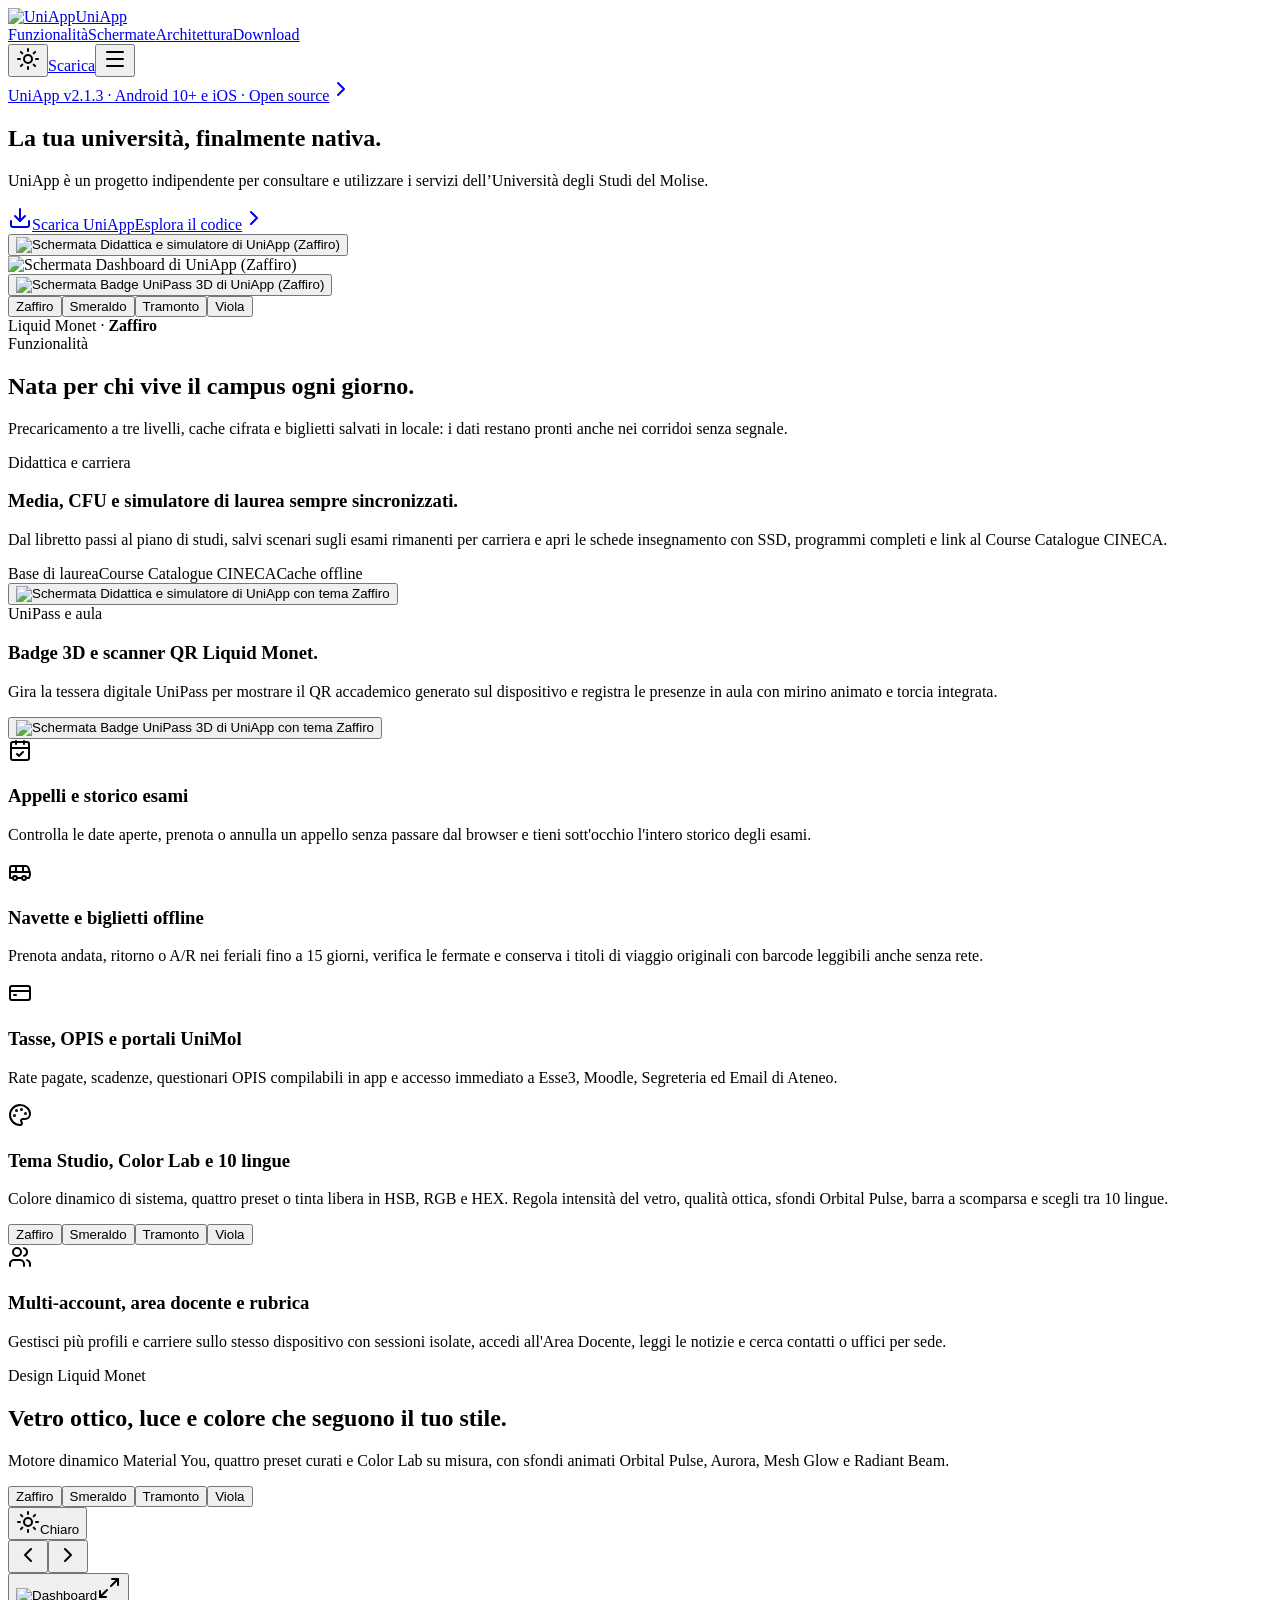
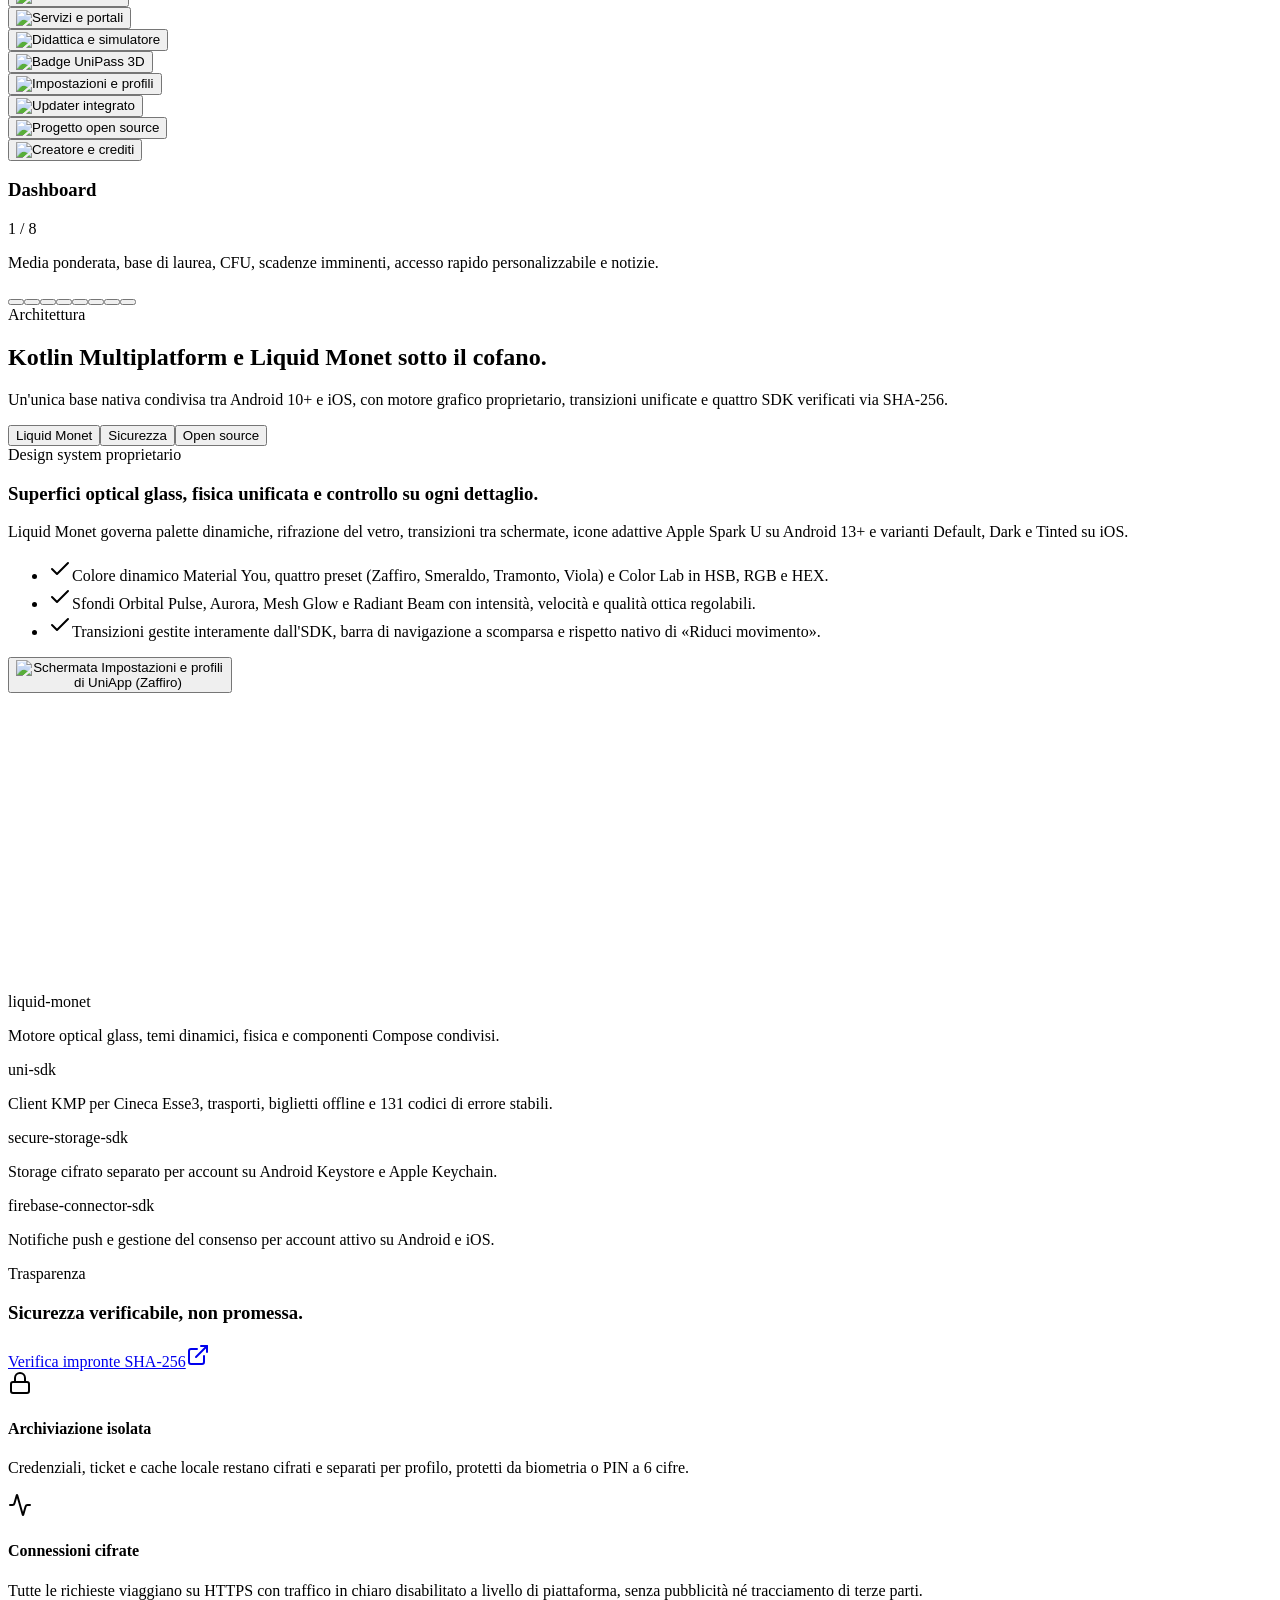
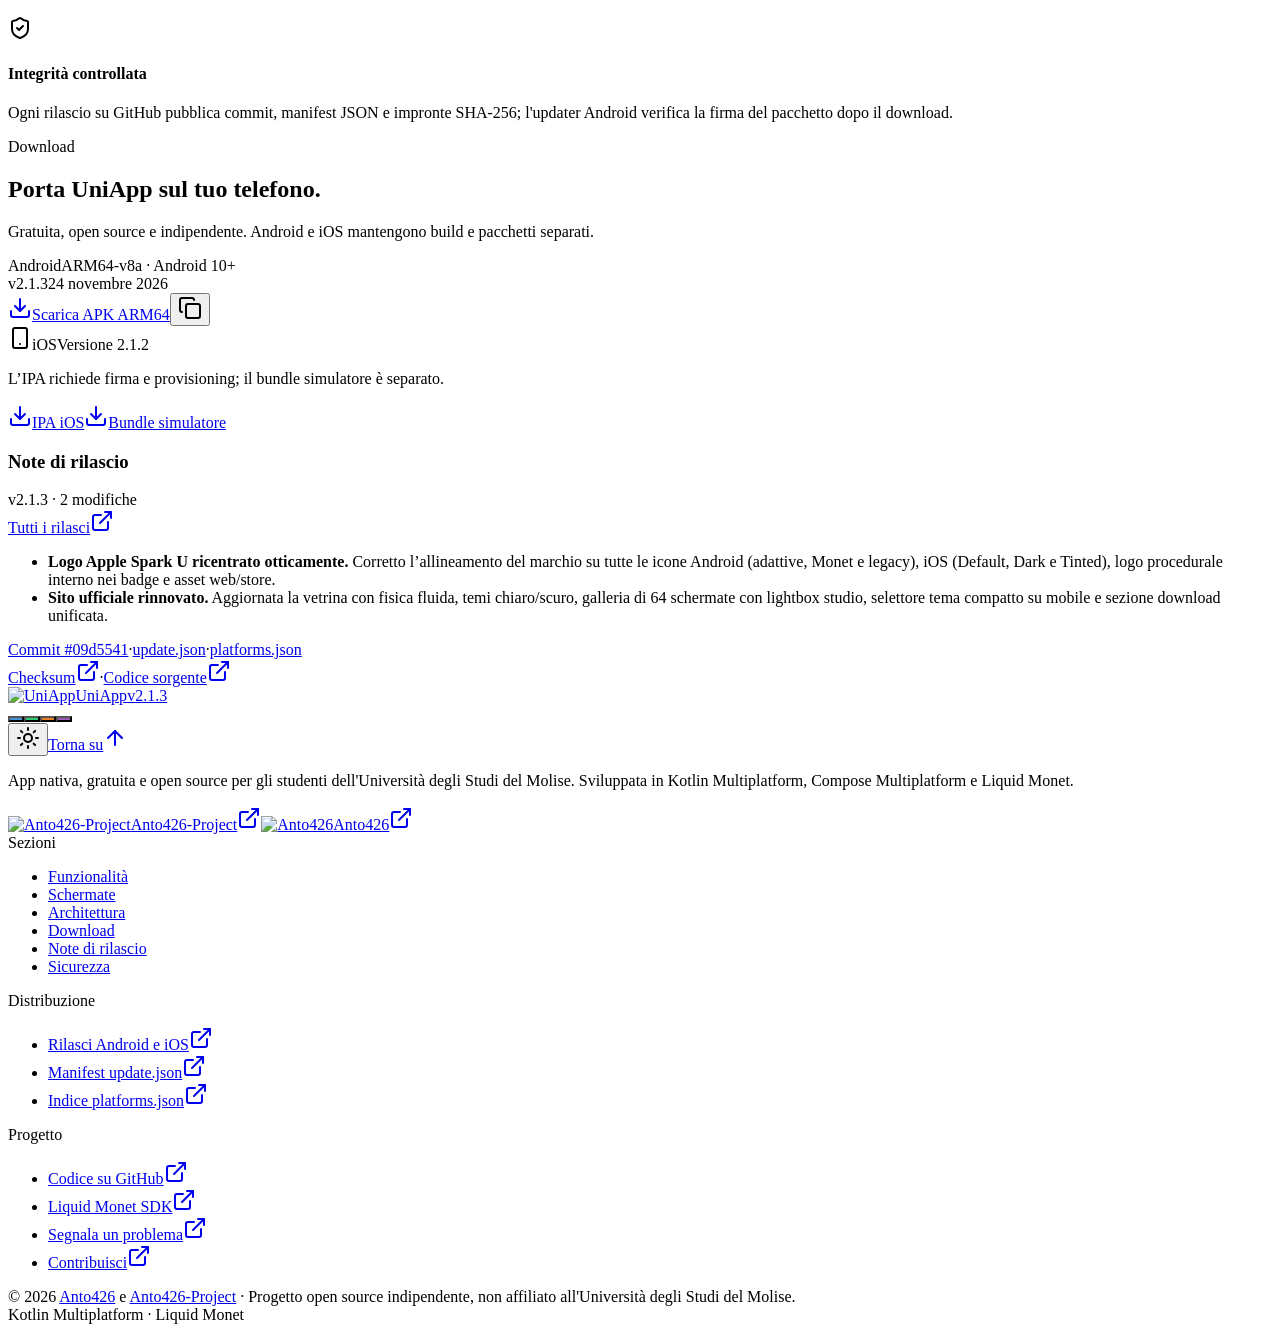
==== commit 1dbb56d6: "chore: publish UniApp website" ====
--- a/docs/index.html
+++ b/docs/index.html
@@ -1 +1 @@
-<!DOCTYPE html><html lang="it" data-appearance="dark" data-theme="sapphire"><head><meta charSet="utf-8"/><meta name="viewport" content="width=device-width, initial-scale=1"/><link rel="preload" as="image" href="/uniapp-upstream/assets/uniapp-icon.webp"/><link rel="preload" as="image" href="/uniapp-upstream/assets/screenshots/previews/sapphire-didattica.webp"/><link rel="preload" as="image" href="/uniapp-upstream/assets/screenshots/previews/sapphire-home.webp"/><link rel="preload" as="image" href="/uniapp-upstream/assets/screenshots/previews/sapphire-badge.webp"/><link rel="preload" as="image" href="/uniapp-upstream/assets/screenshots/previews/sapphire-servizi.webp"/><link rel="preload" as="image" href="https://github.com/Anto426-Project.png"/><link rel="preload" as="image" href="https://github.com/Anto426.png"/><link rel="stylesheet" href="/uniapp-upstream/_next/static/chunks/38f7lkv8xowh5.css" data-precedence="next"/><link rel="preload" as="script" fetchPriority="low" href="/uniapp-upstream/_next/static/chunks/310vm2bl3xxpt.js"/><script src="/uniapp-upstream/_next/static/chunks/1wnov70f88xjy.js" async=""></script><script src="/uniapp-upstream/_next/static/chunks/39_j1bdzreq0m.js" async=""></script><script src="/uniapp-upstream/_next/static/chunks/1ewen0fdcty1i.js" async=""></script><script src="/uniapp-upstream/_next/static/chunks/turbopack-1o76c14ttys48.js" async=""></script><script src="/uniapp-upstream/_next/static/chunks/3qfy96eoyh-ek.js" async=""></script><script src="/uniapp-upstream/_next/static/chunks/0j7l8nt_40e_p.js" async=""></script><script src="/uniapp-upstream/_next/static/chunks/3uhbx0-far89m.js" async=""></script><script src="/uniapp-upstream/_next/static/chunks/2ayqjuom7m58i.js" async=""></script><meta name="theme-color" content="#000000" media="(prefers-color-scheme: dark)"/><meta name="theme-color" content="#fbfbfd" media="(prefers-color-scheme: light)"/><title>UniApp · La tua università, finalmente nativa (Android e iOS)</title><meta name="description" content="Libretto, base di laurea, appelli, presenze QR, badge UniPass 3D, tasse e navette dell&#x27;Università degli Studi del Molise in un&#x27;app nativa open source per Android e iOS."/><meta name="author" content="Anto426"/><meta property="og:title" content="UniApp · La tua università, finalmente nativa"/><meta property="og:description" content="Libretto, simulatore laurea, badge UniPass 3D, presenze QR, tasse e navette offline per gli studenti dell&#x27;Università degli Studi del Molise."/><meta property="og:url" content="https://anto426-project.github.io/uniapp-upstream/"/><meta property="og:site_name" content="UniApp"/><meta property="og:type" content="website"/><meta name="twitter:card" content="summary"/><meta name="twitter:title" content="UniApp · La tua università, finalmente nativa"/><meta name="twitter:description" content="Libretto, simulatore laurea, badge UniPass 3D, presenze QR, tasse e navette offline per gli studenti dell&#x27;Università degli Studi del Molise."/><link rel="icon" href="/uniapp-upstream/favicon.svg" type="image/svg+xml"/><link rel="icon" href="/uniapp-upstream/favicon.ico" sizes="any"/><link rel="icon" href="/uniapp-upstream/favicon-32x32.png" sizes="32x32" type="image/png"/><link rel="icon" href="/uniapp-upstream/favicon-192x192.png" sizes="192x192" type="image/png"/><link rel="apple-touch-icon" href="/uniapp-upstream/apple-touch-icon.png" sizes="180x180" type="image/png"/><script src="/uniapp-upstream/_next/static/chunks/0cz1d0mv5g_q7.js" noModule=""></script></head><body><div hidden=""><!--$--><!--/$--></div><div class="ambient-backdrop" aria-hidden="true"><div class="ambient-wash-top"></div><div class="ambient-wash-bottom"></div></div><div class="page-stage"><header class="nav-island-shell" data-scrolled="false"><nav class="nav-island" aria-label="Navigazione principale"><a href="#" class="nav-brand"><img src="/uniapp-upstream/assets/uniapp-icon.webp" alt="UniApp" width="26" height="26" class="nav-brand-icon"/><span class="nav-brand-title">UniApp</span></a><div class="nav-links-track"><div class="nav-active-pill" style="opacity:0" aria-hidden="true"></div><a href="#features" class="nav-link-item" data-active="false">Funzionalità</a><a href="#screenshots" class="nav-link-item" data-active="false">Schermate</a><a href="#architecture" class="nav-link-item" data-active="false">Architettura</a><a href="#download" class="nav-link-item" data-active="false">Download</a></div><div class="nav-right"><button type="button" class="appearance-toggle" aria-label="Attiva aspetto chiaro" title="Aspetto chiaro"><svg xmlns="http://www.w3.org/2000/svg" width="24" height="24" viewBox="0 0 24 24" fill="none" stroke="currentColor" stroke-width="2" stroke-linecap="round" stroke-linejoin="round" class="lucide lucide-sun w-3.5 h-3.5" aria-hidden="true"><circle cx="12" cy="12" r="4"></circle><path d="M12 2v2"></path><path d="M12 20v2"></path><path d="m4.93 4.93 1.41 1.41"></path><path d="m17.66 17.66 1.41 1.41"></path><path d="M2 12h2"></path><path d="M20 12h2"></path><path d="m6.34 17.66-1.41 1.41"></path><path d="m19.07 4.93-1.41 1.41"></path></svg></button><a href="#download" class="nav-download-btn">Scarica</a><button type="button" class="nav-mobile-trigger" aria-label="Apri menu" aria-expanded="false"><svg xmlns="http://www.w3.org/2000/svg" width="24" height="24" viewBox="0 0 24 24" fill="none" stroke="currentColor" stroke-width="2" stroke-linecap="round" stroke-linejoin="round" class="lucide lucide-menu w-4 h-4" aria-hidden="true"><path d="M4 5h16"></path><path d="M4 12h16"></path><path d="M4 19h16"></path></svg></button></div></nav></header><main id="main-content"><section class="hero-keynote"><div class="container-shell"><div class="hero-keynote-header"><a href="#download" class="hero-status-chip"><span class="status-dot" aria-hidden="true"></span><span>UniApp v2.1.2 · <!-- -->Android 10+ e iOS · Open source</span><svg xmlns="http://www.w3.org/2000/svg" width="24" height="24" viewBox="0 0 24 24" fill="none" stroke="currentColor" stroke-width="2" stroke-linecap="round" stroke-linejoin="round" class="lucide lucide-chevron-right w-3.5 h-3.5" style="color:var(--accent)" aria-hidden="true"><path d="m9 18 6-6-6-6"></path></svg></a><h1 class="type-hero">La tua università,<!-- --> <span class="hero-accent-text">finalmente nativa.</span></h1><p class="hero-subtitle">UniApp è un progetto indipendente per consultare e utilizzare i servizi dell’Università degli Studi del Molise.</p><div class="hero-cta-row"><a href="#download" class="btn-primary"><svg xmlns="http://www.w3.org/2000/svg" width="24" height="24" viewBox="0 0 24 24" fill="none" stroke="currentColor" stroke-width="2" stroke-linecap="round" stroke-linejoin="round" class="lucide lucide-download w-4 h-4" aria-hidden="true"><path d="M12 15V3"></path><path d="M21 15v4a2 2 0 0 1-2 2H5a2 2 0 0 1-2-2v-4"></path><path d="m7 10 5 5 5-5"></path></svg><span>Scarica UniApp</span></a><a href="https://github.com/Anto426-Project/Uniapp" target="_blank" rel="noopener noreferrer" class="btn-material"><span>Esplora il codice</span><svg xmlns="http://www.w3.org/2000/svg" width="24" height="24" viewBox="0 0 24 24" fill="none" stroke="currentColor" stroke-width="2" stroke-linecap="round" stroke-linejoin="round" class="lucide lucide-chevron-right w-4 h-4 opacity-70" aria-hidden="true"><path d="m9 18 6-6-6-6"></path></svg></a></div></div><div class="hero-triptych-stage"><div class="hero-triptych-glow" aria-hidden="true"></div><div class="hero-triptych"><button type="button" class="triptych-flank triptych-flank--left" aria-label="Apri anteprima Didattica e simulatore (Zaffiro)"><div class="device-screen"><span class="crossfade-frame"><img src="/uniapp-upstream/assets/screenshots/previews/sapphire-didattica.webp" alt="Schermata Didattica e simulatore di UniApp (Zaffiro)" width="480" height="1003" draggable="false" style="object-position:center center;opacity:1;transition:opacity 420ms cubic-bezier(0.22, 1, 0.36, 1)"/></span></div></button><div class="triptych-center" role="button" tabindex="0" aria-label="Apri anteprima Dashboard (Zaffiro)"><div class="device-frame"><div class="device-screen"><span class="crossfade-frame"><img src="/uniapp-upstream/assets/screenshots/previews/sapphire-home.webp" alt="Schermata Dashboard di UniApp (Zaffiro)" width="480" height="1003" draggable="false" style="object-position:center center;opacity:1;transition:opacity 420ms cubic-bezier(0.22, 1, 0.36, 1)"/></span><div class="device-sheen" aria-hidden="true"></div></div></div></div><button type="button" class="triptych-flank triptych-flank--right" aria-label="Apri anteprima Badge UniPass 3D (Zaffiro)"><div class="device-screen"><span class="crossfade-frame"><img src="/uniapp-upstream/assets/screenshots/previews/sapphire-badge.webp" alt="Schermata Badge UniPass 3D di UniApp (Zaffiro)" width="480" height="1003" draggable="false" style="object-position:center center;opacity:1;transition:opacity 420ms cubic-bezier(0.22, 1, 0.36, 1)"/></span></div></button></div><div class="hero-pigment-dock"><div class="fluid-segmented" role="group" aria-label="Scegli il tema dell&#x27;anteprima"><div class="fluid-segmented__indicator" aria-hidden="true"></div><button type="button" class="fluid-segmented__option" aria-pressed="true"><span class="fluid-segmented__swatch" style="background-color:#4A90D9" aria-hidden="true"></span><span>Zaffiro</span></button><button type="button" class="fluid-segmented__option" aria-pressed="false"><span class="fluid-segmented__swatch" style="background-color:#2ECC71" aria-hidden="true"></span><span>Smeraldo</span></button><button type="button" class="fluid-segmented__option" aria-pressed="false"><span class="fluid-segmented__swatch" style="background-color:#E67E22" aria-hidden="true"></span><span>Tramonto</span></button><button type="button" class="fluid-segmented__option" aria-pressed="false"><span class="fluid-segmented__swatch" style="background-color:#9B59B6" aria-hidden="true"></span><span>Viola</span></button></div><span class="type-caption">Liquid Monet · <strong style="color:var(--label-primary)">Zaffiro</strong></span></div></div></div></section><section id="features" class="section-block section-grouped"><div class="container-shell"><div class="fluid-reveal" data-visible="false"><div class="section-header-center"><span class="type-eyebrow">Funzionalità</span><h2 class="type-title-1">Nata per chi vive il campus ogni giorno.</h2><p class="type-body">Precaricamento a tre livelli, cache cifrata e biglietti salvati in locale: i dati restano pronti anche nei corridoi senza segnale.</p></div></div><div class="fluid-reveal" data-visible="false" style="transition-delay:70ms"><div class="bento-mosaic"><div class="bento-tile bento-span-7"><div class="bento-hero-split"><div class="flex flex-col items-start gap-3"><span class="type-eyebrow">Didattica e carriera</span><h3 class="type-title-2">Media, CFU e simulatore di laurea sempre sincronizzati.</h3><p class="type-callout">Dal libretto passi al piano di studi, salvi scenari sugli esami rimanenti per carriera e apri le schede insegnamento con SSD, programmi completi e link al Course Catalogue CINECA.</p><div class="bento-metric-chips"><span class="metric-chip">Base di laurea</span><span class="metric-chip">Course Catalogue CINECA</span><span class="metric-chip">Cache offline</span></div></div><div class="bento-phone-well"><button type="button" class="bento-phone-trigger" aria-label="Apri a schermo intero: Didattica e simulatore"><div class="bento-phone-inner"><span class="crossfade-frame"><img src="/uniapp-upstream/assets/screenshots/previews/sapphire-didattica.webp" alt="Schermata Didattica e simulatore di UniApp con tema Zaffiro" width="480" height="880" loading="lazy" draggable="false" style="object-position:top center;opacity:1;transition:opacity 420ms cubic-bezier(0.22, 1, 0.36, 1)"/></span></div></button></div></div></div><div class="bento-tile bento-span-5 bento-badge-card"><div class="flex flex-col items-start gap-2.5"><span class="type-eyebrow">UniPass e aula</span><h3 class="type-title-2">Badge 3D e scanner QR Liquid Monet.</h3><p class="type-callout">Gira la tessera digitale UniPass per mostrare il QR accademico generato sul dispositivo e registra le presenze in aula con mirino animato e torcia integrata.</p></div><div class="bento-badge-crop"><button type="button" class="bento-phone-trigger" aria-label="Apri a schermo intero: Badge UniPass 3D"><div class="bento-phone-inner"><span class="crossfade-frame"><img src="/uniapp-upstream/assets/screenshots/previews/sapphire-badge.webp" alt="Schermata Badge UniPass 3D di UniApp con tema Zaffiro" width="480" height="880" loading="lazy" draggable="false" style="object-position:top center;opacity:1;transition:opacity 420ms cubic-bezier(0.22, 1, 0.36, 1)"/></span></div></button></div></div><div class="bento-tile bento-span-4"><div class="bento-compact-body"><div class="icon-badge"><svg xmlns="http://www.w3.org/2000/svg" width="24" height="24" viewBox="0 0 24 24" fill="none" stroke="currentColor" stroke-width="2" stroke-linecap="round" stroke-linejoin="round" class="lucide lucide-calendar-check w-4 h-4" aria-hidden="true"><path d="M8 2v3"></path><path d="M16 2v3"></path><rect x="3" y="3" width="18" height="18" rx="2"></rect><path d="M3 9h18"></path><path d="m9 15 2 2 4-4"></path></svg></div><h3 class="type-headline">Appelli e storico esami</h3><p class="type-callout">Controlla le date aperte, prenota o annulla un appello senza passare dal browser e tieni sott&#x27;occhio l&#x27;intero storico degli esami.</p></div></div><div class="bento-tile bento-span-4"><div class="bento-compact-body"><div class="icon-badge"><svg xmlns="http://www.w3.org/2000/svg" width="24" height="24" viewBox="0 0 24 24" fill="none" stroke="currentColor" stroke-width="2" stroke-linecap="round" stroke-linejoin="round" class="lucide lucide-bus w-4 h-4" aria-hidden="true"><path d="M8 6v6"></path><path d="M15 6v6"></path><path d="M2 12h19.6"></path><path d="M18 18h3s.5-1.7.8-2.8c.1-.4.2-.8.2-1.2 0-.4-.1-.8-.2-1.2l-1.4-5C20.1 6.8 19.1 6 18 6H4a2 2 0 0 0-2 2v10h3"></path><circle cx="7" cy="18" r="2"></circle><path d="M9 18h5"></path><circle cx="16" cy="18" r="2"></circle></svg></div><h3 class="type-headline">Navette e biglietti offline</h3><p class="type-callout">Prenota andata, ritorno o A/R nei feriali fino a 15 giorni, verifica le fermate e conserva i titoli di viaggio originali con barcode leggibili anche senza rete.</p></div></div><div class="bento-tile bento-span-4"><div class="bento-compact-body"><div class="icon-badge"><svg xmlns="http://www.w3.org/2000/svg" width="24" height="24" viewBox="0 0 24 24" fill="none" stroke="currentColor" stroke-width="2" stroke-linecap="round" stroke-linejoin="round" class="lucide lucide-credit-card w-4 h-4" aria-hidden="true"><rect width="20" height="14" x="2" y="5" rx="2"></rect><line x1="2" x2="22" y1="10" y2="10"></line><path d="M6 14h2"></path></svg></div><h3 class="type-headline">Tasse, OPIS e portali UniMol</h3><p class="type-callout">Rate pagate, scadenze, questionari OPIS compilabili in app e accesso immediato a Esse3, Moodle, Segreteria ed Email di Ateneo.</p></div></div><div class="bento-tile bento-span-6"><div class="bento-compact-body"><div class="icon-badge"><svg xmlns="http://www.w3.org/2000/svg" width="24" height="24" viewBox="0 0 24 24" fill="none" stroke="currentColor" stroke-width="2" stroke-linecap="round" stroke-linejoin="round" class="lucide lucide-palette w-4 h-4" aria-hidden="true"><path d="M12 22a1 1 0 0 1 0-20 10 9 0 0 1 10 9 5 5 0 0 1-5 5h-2.25a1.75 1.75 0 0 0-1.4 2.8l.3.4a1.75 1.75 0 0 1-1.4 2.8z"></path><circle cx="13.5" cy="6.5" r=".5" fill="currentColor"></circle><circle cx="17.5" cy="10.5" r=".5" fill="currentColor"></circle><circle cx="6.5" cy="12.5" r=".5" fill="currentColor"></circle><circle cx="8.5" cy="7.5" r=".5" fill="currentColor"></circle></svg></div><h3 class="type-headline">Tema Studio, Color Lab e 10 lingue</h3><p class="type-callout">Colore dinamico di sistema, quattro preset o tinta libera in HSB, RGB e HEX. Regola intensità del vetro, qualità ottica, sfondi Orbital Pulse, barra a scomparsa e scegli tra 10 lingue.</p><div class="bento-palette-bar" role="group" aria-label="Selezione rapida dei temi"><button type="button" class="palette-chip-btn" aria-pressed="true"><span class="fluid-segmented__swatch" style="background-color:#4A90D9" aria-hidden="true"></span><span>Zaffiro</span></button><button type="button" class="palette-chip-btn" aria-pressed="false"><span class="fluid-segmented__swatch" style="background-color:#2ECC71" aria-hidden="true"></span><span>Smeraldo</span></button><button type="button" class="palette-chip-btn" aria-pressed="false"><span class="fluid-segmented__swatch" style="background-color:#E67E22" aria-hidden="true"></span><span>Tramonto</span></button><button type="button" class="palette-chip-btn" aria-pressed="false"><span class="fluid-segmented__swatch" style="background-color:#9B59B6" aria-hidden="true"></span><span>Viola</span></button></div></div></div><div class="bento-tile bento-span-6"><div class="bento-compact-body"><div class="icon-badge"><svg xmlns="http://www.w3.org/2000/svg" width="24" height="24" viewBox="0 0 24 24" fill="none" stroke="currentColor" stroke-width="2" stroke-linecap="round" stroke-linejoin="round" class="lucide lucide-users w-4 h-4" aria-hidden="true"><path d="M16 21v-2a4 4 0 0 0-4-4H6a4 4 0 0 0-4 4v2"></path><path d="M16 3.128a4 4 0 0 1 0 7.744"></path><path d="M22 21v-2a4 4 0 0 0-3-3.87"></path><circle cx="9" cy="7" r="4"></circle></svg></div><h3 class="type-headline">Multi-account, area docente e rubrica</h3><p class="type-callout">Gestisci più profili e carriere sullo stesso dispositivo con sessioni isolate, accedi all&#x27;Area Docente, leggi le notizie e cerca contatti o uffici per sede.</p></div></div></div></div></div></section><section id="screenshots" class="section-block"><div class="container-shell"><div class="fluid-reveal" data-visible="false"><div class="section-header-center"><span class="type-eyebrow">Design Liquid Monet</span><h2 class="type-title-1">Vetro ottico, luce e colore che seguono il tuo stile.</h2><p class="type-body">Motore dinamico Material You, quattro preset curati e Color Lab su misura, con sfondi animati Orbital Pulse, Aurora, Mesh Glow e Radiant Beam.</p><div class="gallery-controls-row"><div class="fluid-segmented" role="group" aria-label="Scegli il tema delle schermate"><div class="fluid-segmented__indicator" aria-hidden="true"></div><button type="button" class="fluid-segmented__option" aria-pressed="true"><span class="fluid-segmented__swatch" style="background-color:#4A90D9" aria-hidden="true"></span><span>Zaffiro</span></button><button type="button" class="fluid-segmented__option" aria-pressed="false"><span class="fluid-segmented__swatch" style="background-color:#2ECC71" aria-hidden="true"></span><span>Smeraldo</span></button><button type="button" class="fluid-segmented__option" aria-pressed="false"><span class="fluid-segmented__swatch" style="background-color:#E67E22" aria-hidden="true"></span><span>Tramonto</span></button><button type="button" class="fluid-segmented__option" aria-pressed="false"><span class="fluid-segmented__swatch" style="background-color:#9B59B6" aria-hidden="true"></span><span>Viola</span></button></div><button type="button" class="gallery-appearance-btn" aria-label="Passa alle schermate in tema chiaro" aria-pressed="false"><svg xmlns="http://www.w3.org/2000/svg" width="24" height="24" viewBox="0 0 24 24" fill="none" stroke="currentColor" stroke-width="2" stroke-linecap="round" stroke-linejoin="round" class="lucide lucide-sun w-3.5 h-3.5" aria-hidden="true"><circle cx="12" cy="12" r="4"></circle><path d="M12 2v2"></path><path d="M12 20v2"></path><path d="m4.93 4.93 1.41 1.41"></path><path d="m17.66 17.66 1.41 1.41"></path><path d="M2 12h2"></path><path d="M20 12h2"></path><path d="m6.34 17.66-1.41 1.41"></path><path d="m19.07 4.93-1.41 1.41"></path></svg><span>Chiaro</span></button></div></div></div><div class="fluid-reveal" data-visible="false" style="transition-delay:70ms"><div class="screenshot-carousel" role="region" aria-roledescription="carosello" aria-label="Schermate di UniApp"><div class="screenshot-carousel__shell"><button type="button" class="carousel-edge-btn carousel-edge-btn--left" aria-label="Schermata precedente"><svg xmlns="http://www.w3.org/2000/svg" width="24" height="24" viewBox="0 0 24 24" fill="none" stroke="currentColor" stroke-width="2" stroke-linecap="round" stroke-linejoin="round" class="lucide lucide-chevron-left w-5 h-5" aria-hidden="true"><path d="m15 18-6-6 6-6"></path></svg></button><button type="button" class="carousel-edge-btn carousel-edge-btn--right" aria-label="Schermata successiva"><svg xmlns="http://www.w3.org/2000/svg" width="24" height="24" viewBox="0 0 24 24" fill="none" stroke="currentColor" stroke-width="2" stroke-linecap="round" stroke-linejoin="round" class="lucide lucide-chevron-right w-5 h-5" aria-hidden="true"><path d="m9 18 6-6-6-6"></path></svg></button><div class="screenshot-carousel__viewport"><div class="screenshot-carousel__halo" aria-hidden="true"></div><div class="screenshot-carousel__stage"><div class="screenshot-carousel__slide" role="group" aria-roledescription="schermata" aria-label="1 di 8" data-selected="true"><button type="button" class="screenshot-carousel__card" tabindex="0" aria-label="Apri a schermo intero: Dashboard"><div class="screenshot-carousel__screen"><span class="crossfade-frame"><img src="/uniapp-upstream/assets/screenshots/previews/sapphire-home.webp" alt="Dashboard" width="480" height="1003" loading="eager" decoding="async" draggable="false" style="object-position:center center;opacity:1;transition:opacity 420ms cubic-bezier(0.22, 1, 0.36, 1)"/></span><span class="screenshot-carousel__zoom-hint" aria-hidden="true"><svg xmlns="http://www.w3.org/2000/svg" width="24" height="24" viewBox="0 0 24 24" fill="none" stroke="currentColor" stroke-width="2" stroke-linecap="round" stroke-linejoin="round" class="lucide lucide-maximize-2 w-3.5 h-3.5" aria-hidden="true"><path d="M15 3h6v6"></path><path d="m21 3-7 7"></path><path d="m3 21 7-7"></path><path d="M9 21H3v-6"></path></svg></span></div></button></div><div class="screenshot-carousel__slide" role="group" aria-roledescription="schermata" aria-label="2 di 8" data-selected="false"><button type="button" class="screenshot-carousel__card" tabindex="-1" aria-label="Mostra Servizi e portali"><div class="screenshot-carousel__screen"><span class="crossfade-frame"><img src="/uniapp-upstream/assets/screenshots/previews/sapphire-servizi.webp" alt="Servizi e portali" width="480" height="1003" loading="eager" decoding="async" draggable="false" style="object-position:center center;opacity:1;transition:opacity 420ms cubic-bezier(0.22, 1, 0.36, 1)"/></span></div></button></div><div class="screenshot-carousel__slide" role="group" aria-roledescription="schermata" aria-label="3 di 8" data-selected="false"><button type="button" class="screenshot-carousel__card" tabindex="-1" aria-label="Mostra Didattica e simulatore"><div class="screenshot-carousel__screen"><span class="crossfade-frame"><img src="/uniapp-upstream/assets/screenshots/previews/sapphire-didattica.webp" alt="Didattica e simulatore" width="480" height="1003" loading="eager" decoding="async" draggable="false" style="object-position:center center;opacity:1;transition:opacity 420ms cubic-bezier(0.22, 1, 0.36, 1)"/></span></div></button></div><div class="screenshot-carousel__slide" role="group" aria-roledescription="schermata" aria-label="4 di 8" data-selected="false"><button type="button" class="screenshot-carousel__card" tabindex="-1" aria-label="Mostra Badge UniPass 3D"><div class="screenshot-carousel__screen"><span class="crossfade-frame"><img src="/uniapp-upstream/assets/screenshots/previews/sapphire-badge.webp" alt="Badge UniPass 3D" width="480" height="1003" loading="lazy" decoding="async" draggable="false" style="object-position:center center;opacity:1;transition:opacity 420ms cubic-bezier(0.22, 1, 0.36, 1)"/></span></div></button></div><div class="screenshot-carousel__slide" role="group" aria-roledescription="schermata" aria-label="5 di 8" data-selected="false"><button type="button" class="screenshot-carousel__card" tabindex="-1" aria-label="Mostra Impostazioni e profili"><div class="screenshot-carousel__screen"><span class="crossfade-frame"><img src="/uniapp-upstream/assets/screenshots/previews/sapphire-impostazioni.webp" alt="Impostazioni e profili" width="480" height="1003" loading="lazy" decoding="async" draggable="false" style="object-position:center center;opacity:1;transition:opacity 420ms cubic-bezier(0.22, 1, 0.36, 1)"/></span></div></button></div><div class="screenshot-carousel__slide" role="group" aria-roledescription="schermata" aria-label="6 di 8" data-selected="false"><button type="button" class="screenshot-carousel__card" tabindex="-1" aria-label="Mostra Updater integrato"><div class="screenshot-carousel__screen"><span class="crossfade-frame"><img src="/uniapp-upstream/assets/screenshots/previews/sapphire-aggiornamenti.webp" alt="Updater integrato" width="480" height="1003" loading="lazy" decoding="async" draggable="false" style="object-position:center center;opacity:1;transition:opacity 420ms cubic-bezier(0.22, 1, 0.36, 1)"/></span></div></button></div><div class="screenshot-carousel__slide" role="group" aria-roledescription="schermata" aria-label="7 di 8" data-selected="false"><button type="button" class="screenshot-carousel__card" tabindex="-1" aria-label="Mostra Progetto open source"><div class="screenshot-carousel__screen"><span class="crossfade-frame"><img src="/uniapp-upstream/assets/screenshots/previews/sapphire-info.webp" alt="Progetto open source" width="480" height="1003" loading="lazy" decoding="async" draggable="false" style="object-position:center center;opacity:1;transition:opacity 420ms cubic-bezier(0.22, 1, 0.36, 1)"/></span></div></button></div><div class="screenshot-carousel__slide" role="group" aria-roledescription="schermata" aria-label="8 di 8" data-selected="false"><button type="button" class="screenshot-carousel__card" tabindex="-1" aria-label="Mostra Creatore e crediti"><div class="screenshot-carousel__screen"><span class="crossfade-frame"><img src="/uniapp-upstream/assets/screenshots/previews/sapphire-crediti.webp" alt="Creatore e crediti" width="480" height="1003" loading="lazy" decoding="async" draggable="false" style="object-position:center center;opacity:1;transition:opacity 420ms cubic-bezier(0.22, 1, 0.36, 1)"/></span></div></button></div></div></div></div><div class="screenshot-carousel__meta"><div class="screenshot-carousel__meta-head"><h3 class="type-headline">Dashboard</h3><span class="screenshot-carousel__position" aria-live="off" aria-atomic="true">1<!-- --> / <!-- -->8</span></div><p class="type-callout">Media ponderata, base di laurea, CFU, scadenze imminenti, accesso rapido personalizzabile e notizie.</p></div><div class="screenshot-carousel__dots" role="tablist" aria-label="Scegli schermata"><button type="button" role="tab" aria-selected="true" aria-label="Vai a Dashboard" class="screenshot-carousel__dot" data-active="true"></button><button type="button" role="tab" aria-selected="false" aria-label="Vai a Servizi e portali" class="screenshot-carousel__dot" data-active="false"></button><button type="button" role="tab" aria-selected="false" aria-label="Vai a Didattica e simulatore" class="screenshot-carousel__dot" data-active="false"></button><button type="button" role="tab" aria-selected="false" aria-label="Vai a Badge UniPass 3D" class="screenshot-carousel__dot" data-active="false"></button><button type="button" role="tab" aria-selected="false" aria-label="Vai a Impostazioni e profili" class="screenshot-carousel__dot" data-active="false"></button><button type="button" role="tab" aria-selected="false" aria-label="Vai a Updater integrato" class="screenshot-carousel__dot" data-active="false"></button><button type="button" role="tab" aria-selected="false" aria-label="Vai a Progetto open source" class="screenshot-carousel__dot" data-active="false"></button><button type="button" role="tab" aria-selected="false" aria-label="Vai a Creatore e crediti" class="screenshot-carousel__dot" data-active="false"></button></div></div></div></div></section><section id="architecture" class="section-block section-grouped"><div class="container-shell"><div class="fluid-reveal" data-visible="false"><div class="section-header-center"><span class="type-eyebrow">Architettura</span><h2 class="type-title-1">Kotlin Multiplatform e Liquid Monet sotto il cofano.</h2><p class="type-body">Un&#x27;unica base nativa condivisa tra Android 10+ e iOS, con motore grafico proprietario, transizioni unificate e quattro SDK verificati via SHA-256.</p><div class="mt-2"><div class="fluid-segmented fluid-segmented--compact" role="group" aria-label="Sezioni dell&#x27;architettura"><div class="fluid-segmented__indicator" aria-hidden="true"></div><button type="button" class="fluid-segmented__option" aria-pressed="true"><span>Liquid Monet</span></button><button type="button" class="fluid-segmented__option" aria-pressed="false"><span>Sicurezza</span></button><button type="button" class="fluid-segmented__option" aria-pressed="false"><span>Open source</span></button></div></div></div></div><div class="fluid-reveal" data-visible="false" style="transition-delay:70ms"><div class="arch-panel"><div class="arch-panel-copy" style="will-change:transform, opacity"><span class="type-eyebrow">Design system proprietario</span><h3 class="type-title-2">Superfici optical glass, fisica unificata e controllo su ogni dettaglio.</h3><p class="type-body">Liquid Monet governa palette dinamiche, rifrazione del vetro, transizioni tra schermate, icone adattive Apple Spark U su Android 13+ e varianti Default, Dark e Tinted su iOS.</p><ul class="arch-spec-list"><li><svg xmlns="http://www.w3.org/2000/svg" width="24" height="24" viewBox="0 0 24 24" fill="none" stroke="currentColor" stroke-width="2" stroke-linecap="round" stroke-linejoin="round" class="lucide lucide-check w-4 h-4 shrink-0 mt-1" style="color:var(--accent)" aria-hidden="true"><path d="M20 6 9 17l-5-5"></path></svg><span>Colore dinamico Material You, quattro preset (Zaffiro, Smeraldo, Tramonto, Viola) e Color Lab in HSB, RGB e HEX.</span></li><li><svg xmlns="http://www.w3.org/2000/svg" width="24" height="24" viewBox="0 0 24 24" fill="none" stroke="currentColor" stroke-width="2" stroke-linecap="round" stroke-linejoin="round" class="lucide lucide-check w-4 h-4 shrink-0 mt-1" style="color:var(--accent)" aria-hidden="true"><path d="M20 6 9 17l-5-5"></path></svg><span>Sfondi Orbital Pulse, Aurora, Mesh Glow e Radiant Beam con intensità, velocità e qualità ottica regolabili.</span></li><li><svg xmlns="http://www.w3.org/2000/svg" width="24" height="24" viewBox="0 0 24 24" fill="none" stroke="currentColor" stroke-width="2" stroke-linecap="round" stroke-linejoin="round" class="lucide lucide-check w-4 h-4 shrink-0 mt-1" style="color:var(--accent)" aria-hidden="true"><path d="M20 6 9 17l-5-5"></path></svg><span>Transizioni gestite interamente dall&#x27;SDK, barra di navigazione a scomparsa e rispetto nativo di «Riduci movimento».</span></li></ul></div><div class="bento-phone-well" style="min-height:21rem"><button type="button" class="bento-phone-trigger" style="width:min(14rem, 76%);will-change:transform" aria-label="Apri a schermo intero: Impostazioni e profili"><div class="bento-phone-inner"><span class="crossfade-frame"><img src="/uniapp-upstream/assets/screenshots/previews/sapphire-impostazioni.webp" alt="Schermata Impostazioni e profili di UniApp (Zaffiro)" width="480" height="880" loading="lazy" draggable="false" style="object-position:top center;opacity:1;transition:opacity 420ms cubic-bezier(0.22, 1, 0.36, 1)"/></span></div></button></div></div></div><div class="fluid-reveal" data-visible="false" style="transition-delay:110ms"><div class="sdk-ledger" aria-label="Moduli SDK integrati"><div class="sdk-ledger-col"><span class="sdk-name">liquid-monet</span><p class="type-caption" style="color:var(--label-secondary)">Motore optical glass, temi dinamici, fisica e componenti Compose condivisi.</p></div><div class="sdk-ledger-col"><span class="sdk-name">uni-sdk</span><p class="type-caption" style="color:var(--label-secondary)">Client KMP per Cineca Esse3, trasporti, biglietti offline e 131 codici di errore stabili.</p></div><div class="sdk-ledger-col"><span class="sdk-name">secure-storage-sdk</span><p class="type-caption" style="color:var(--label-secondary)">Storage cifrato separato per account su Android Keystore e Apple Keychain.</p></div><div class="sdk-ledger-col"><span class="sdk-name">firebase-connector-sdk</span><p class="type-caption" style="color:var(--label-secondary)">Notifiche push e gestione del consenso per account attivo su Android e iOS.</p></div></div></div><div class="fluid-reveal" data-visible="false" style="transition-delay:130ms"><div id="security" class="trust-ribbon" style="scroll-margin-top:6rem"><div class="trust-ribbon-head"><div class="flex flex-col gap-1"><span class="type-eyebrow">Trasparenza</span><h3 class="type-title-2">Sicurezza verificabile, non promessa.</h3></div><a href="https://github.com/Anto426-Project/uniapp-upstream/releases" target="_blank" rel="noopener noreferrer" class="btn-material"><span>Verifica impronte SHA-256</span><svg xmlns="http://www.w3.org/2000/svg" width="24" height="24" viewBox="0 0 24 24" fill="none" stroke="currentColor" stroke-width="2" stroke-linecap="round" stroke-linejoin="round" class="lucide lucide-external-link w-4 h-4 opacity-70" aria-hidden="true"><path d="M15 3h6v6"></path><path d="M10 14 21 3"></path><path d="M18 13v6a2 2 0 0 1-2 2H5a2 2 0 0 1-2-2V8a2 2 0 0 1 2-2h6"></path></svg></a></div><div class="trust-ribbon-grid"><div class="trust-col"><div class="icon-badge"><svg xmlns="http://www.w3.org/2000/svg" width="24" height="24" viewBox="0 0 24 24" fill="none" stroke="currentColor" stroke-width="2" stroke-linecap="round" stroke-linejoin="round" class="lucide lucide-lock w-4 h-4" aria-hidden="true"><rect width="18" height="11" x="3" y="11" rx="2" ry="2"></rect><path d="M7 11V7a5 5 0 0 1 10 0v4"></path></svg></div><h4 class="type-headline">Archiviazione isolata</h4><p class="type-callout">Credenziali, ticket e cache locale restano cifrati e separati per profilo, protetti da biometria o PIN a 6 cifre.</p></div><div class="trust-col"><div class="icon-badge"><svg xmlns="http://www.w3.org/2000/svg" width="24" height="24" viewBox="0 0 24 24" fill="none" stroke="currentColor" stroke-width="2" stroke-linecap="round" stroke-linejoin="round" class="lucide lucide-activity w-4 h-4" aria-hidden="true"><path d="M22 12h-2.48a2 2 0 0 0-1.93 1.46l-2.35 8.36a.25.25 0 0 1-.48 0L9.24 2.18a.25.25 0 0 0-.48 0l-2.35 8.36A2 2 0 0 1 4.49 12H2"></path></svg></div><h4 class="type-headline">Connessioni cifrate</h4><p class="type-callout">Tutte le richieste viaggiano su HTTPS con traffico in chiaro disabilitato a livello di piattaforma, senza pubblicità né tracciamento di terze parti.</p></div><div class="trust-col"><div class="icon-badge"><svg xmlns="http://www.w3.org/2000/svg" width="24" height="24" viewBox="0 0 24 24" fill="none" stroke="currentColor" stroke-width="2" stroke-linecap="round" stroke-linejoin="round" class="lucide lucide-shield-check w-4 h-4" aria-hidden="true"><path d="M20 13c0 5-3.5 7.5-7.66 8.95a1 1 0 0 1-.67-.01C7.5 20.5 4 18 4 13V6a1 1 0 0 1 1-1c2 0 4.5-1.2 6.24-2.72a1.17 1.17 0 0 1 1.52 0C14.51 3.81 17 5 19 5a1 1 0 0 1 1 1z"></path><path d="m9 12 2 2 4-4"></path></svg></div><h4 class="type-headline">Integrità controllata</h4><p class="type-callout">Ogni rilascio su GitHub pubblica commit, manifest JSON e impronte SHA-256; l&#x27;updater Android verifica la firma del pacchetto dopo il download.</p></div></div></div></div></div></section><section id="download" class="section-block"><div class="container-shell"><div class="fluid-reveal" data-visible="false"><div class="section-header-center"><span class="type-eyebrow">Download</span><h2 class="type-title-1">Porta UniApp sul tuo telefono.</h2><p class="type-body">Gratuita, open source e indipendente. Android e iOS mantengono build e pacchetti separati.</p></div></div><div class="fluid-reveal" data-visible="false" style="transition-delay:60ms"><div class="download-sheet"><div class="download-platforms"><div class="download-col download-col--android"><div class="download-col-head"><span class="platform-chip"><span class="status-dot" aria-hidden="true"></span><span>Android</span></span><span class="download-spec">ARM64-v8a · Android 10+</span></div><div class="download-version-line"><span class="ver-text">v2.1.2</span><span class="download-submeta">23 novembre 2026</span></div><div class="download-actions"><a href="https://github.com/Anto426-Project/uniapp-upstream/releases/download/v2.1.2%2B1182/androidApp-release.apk" aria-disabled="false" download="" class="btn-primary download-cta-btn"><svg xmlns="http://www.w3.org/2000/svg" width="24" height="24" viewBox="0 0 24 24" fill="none" stroke="currentColor" stroke-width="2" stroke-linecap="round" stroke-linejoin="round" class="lucide lucide-download w-4 h-4 shrink-0" aria-hidden="true"><path d="M12 15V3"></path><path d="M21 15v4a2 2 0 0 1-2 2H5a2 2 0 0 1-2-2v-4"></path><path d="m7 10 5 5 5-5"></path></svg><span>Scarica APK ARM64</span></a><button type="button" class="copy-icon-btn" title="Copia link APK ARM64" aria-label="Copia link APK ARM64"><svg xmlns="http://www.w3.org/2000/svg" width="24" height="24" viewBox="0 0 24 24" fill="none" stroke="currentColor" stroke-width="2" stroke-linecap="round" stroke-linejoin="round" class="lucide lucide-copy w-4 h-4" aria-hidden="true"><rect width="14" height="14" x="8" y="8" rx="2" ry="2"></rect><path d="M4 16c-1.1 0-2-.9-2-2V4c0-1.1.9-2 2-2h10c1.1 0 2 .9 2 2"></path></svg></button></div></div><article class="download-col" aria-label="Download iOS"><div class="download-col-head"><span class="platform-chip"><svg xmlns="http://www.w3.org/2000/svg" width="24" height="24" viewBox="0 0 24 24" fill="none" stroke="currentColor" stroke-width="2" stroke-linecap="round" stroke-linejoin="round" class="lucide lucide-smartphone w-4 h-4" style="color:var(--accent)" aria-hidden="true"><rect width="14" height="20" x="5" y="2" rx="2" ry="2"></rect><path d="M12 18h.01"></path></svg><span>iOS</span></span><span class="download-spec">Versione 2.1.2</span></div><p class="download-ios-note">L’IPA richiede firma e provisioning; il bundle simulatore è separato.</p><div class="download-actions"><a class="btn-material download-secondary-btn" href="https://github.com/Anto426-Project/uniapp-upstream/releases/download/ios-v2.1.2%2B1152-unsigned/UniApp-ios-2.1.2-1152-unsigned.ipa"><svg xmlns="http://www.w3.org/2000/svg" width="24" height="24" viewBox="0 0 24 24" fill="none" stroke="currentColor" stroke-width="2" stroke-linecap="round" stroke-linejoin="round" class="lucide lucide-download w-3.5 h-3.5 shrink-0" aria-hidden="true"><path d="M12 15V3"></path><path d="M21 15v4a2 2 0 0 1-2 2H5a2 2 0 0 1-2-2v-4"></path><path d="m7 10 5 5 5-5"></path></svg><span>IPA iOS</span></a><a class="btn-material download-secondary-btn" href="https://github.com/Anto426-Project/uniapp-upstream/releases/download/ios-v2.1.2%2B1152-unsigned/UniApp-ios-2.1.2-1152-simulator.zip"><svg xmlns="http://www.w3.org/2000/svg" width="24" height="24" viewBox="0 0 24 24" fill="none" stroke="currentColor" stroke-width="2" stroke-linecap="round" stroke-linejoin="round" class="lucide lucide-download w-3.5 h-3.5 shrink-0" aria-hidden="true"><path d="M12 15V3"></path><path d="M21 15v4a2 2 0 0 1-2 2H5a2 2 0 0 1-2-2v-4"></path><path d="m7 10 5 5 5-5"></path></svg><span>Bundle simulatore</span></a></div></article></div><div id="changelog" class="download-changelog"><div class="download-changelog-head"><div class="download-changelog-title"><h3>Note di rilascio</h3><span class="download-spec">v2.1.2 · 6 modifiche</span></div><a href="https://github.com/Anto426-Project/uniapp-upstream/releases" target="_blank" rel="noopener noreferrer" class="inline-link"><span>Tutti i rilasci</span><svg xmlns="http://www.w3.org/2000/svg" width="24" height="24" viewBox="0 0 24 24" fill="none" stroke="currentColor" stroke-width="2" stroke-linecap="round" stroke-linejoin="round" class="lucide lucide-external-link w-3.5 h-3.5 opacity-60" aria-hidden="true"><path d="M15 3h6v6"></path><path d="M10 14 21 3"></path><path d="M18 13v6a2 2 0 0 1-2 2H5a2 2 0 0 1-2-2V8a2 2 0 0 1 2-2h6"></path></svg></a></div><div class="changelog-scroll-region" tabindex="0" aria-label="Elenco delle note di rilascio"><ul class="changelog-list"><li class="changelog-row"><span class="change-dot change-dot--feature" aria-hidden="true"></span><span class="changelog-text"><strong style="font-weight:600;color:var(--label-primary)">Nuova identità visiva Apple Spark U.</strong> Aggiornate le icone dell’app su Android (adattive e Monet), iOS (Default, Dark e Tinted), logo procedurale interno e favicon del sito.</span></li><li class="changelog-row"><span class="change-dot change-dot--feature" aria-hidden="true"></span><span class="changelog-text"><strong style="font-weight:600;color:var(--label-primary)">Scanner QR Liquid Monet personalizzato.</strong> Sostituita l’interfaccia predefinita dello scanner presenze con un mirino animato Liquid Glass con angoli Monet, raggio di scansione, toggle torcia, schermata permessi nativa e stato di elaborazione dedicato.</span></li><li class="changelog-row"><span class="change-dot change-dot--feature" aria-hidden="true"></span><span class="changelog-text"><strong style="font-weight:600;color:var(--label-primary)">Dettaglio insegnamenti completamente rinnovato.</strong> Nuova pagina unica scorrevole con docenti normalizzati, collegamento diretto al Course Catalogue CINECA e sezioni del programma espandibili con supporto a descrittori di Dublino, moduli CFU, tabelle e bibliografie.</span></li><li class="changelog-row"><span class="change-dot change-dot--feature" aria-hidden="true"></span><span class="changelog-text"><strong style="font-weight:600;color:var(--label-primary)">Avvio e caricamento più rapidi.</strong> Introdotta una strategia di precaricamento dati a 3 livelli di priorità con corsia in background limitata, per aprire subito le schermate principali senza rallentamenti.</span></li><li class="changelog-row"><span class="change-dot change-dot--improvement" aria-hidden="true"></span><span class="changelog-text"><strong style="font-weight:600;color:var(--label-primary)">Aggiornamenti, Sblocco e Navigazione rifiniti.</strong> Migliorati margini e spaziature in Sblocco/PIN, corretti i margini inferiori quando la barra di navigazione è nascosta e mantenuto sempre visibile il Changelog durante gli aggiornamenti obbligatori.</span></li><li class="changelog-row"><span class="change-dot change-dot--improvement" aria-hidden="true"></span><span class="changelog-text"><strong style="font-weight:600;color:var(--label-primary)">SDK aggiornati e codice snellito.</strong> Aggiornati Liquid Monet <code class="mono-code">2.0.56</code> e UniSDK <code class="mono-code">2.0.37</code> (titoli reali degli insegnamenti e URL Course Catalogue), unificato <code class="mono-code">commonMain</code> e rimosse oltre 400 stringhe inutilizzate su tutte e dieci le lingue.</span></li></ul></div></div><div class="download-meta-bar"><div class="download-meta-group"><a href="https://github.com/Anto426-Project/Uniapp/commit/8b8aac81d9f5eb6f3c2a362a539ce8b47ef87f60" target="_blank" rel="noopener noreferrer" class="inline-link"><span>Commit #<!-- -->8b8aac8</span></a><span class="download-sep" aria-hidden="true">·</span><a href="/uniapp-upstream/update.json" target="_blank" rel="noopener noreferrer" class="inline-link"><span>update.json</span></a><span class="download-sep" aria-hidden="true">·</span><a href="/uniapp-upstream/platforms.json" target="_blank" rel="noopener noreferrer" class="inline-link"><span>platforms.json</span></a></div><div class="download-meta-group"><a href="https://github.com/Anto426-Project/uniapp-upstream/releases/tag/ios-v2.1.2+1152-unsigned" target="_blank" rel="noopener noreferrer" class="inline-link"><span>Checksum</span><svg xmlns="http://www.w3.org/2000/svg" width="24" height="24" viewBox="0 0 24 24" fill="none" stroke="currentColor" stroke-width="2" stroke-linecap="round" stroke-linejoin="round" class="lucide lucide-external-link w-3 h-3 opacity-60" aria-hidden="true"><path d="M15 3h6v6"></path><path d="M10 14 21 3"></path><path d="M18 13v6a2 2 0 0 1-2 2H5a2 2 0 0 1-2-2V8a2 2 0 0 1 2-2h6"></path></svg></a><span class="download-sep" aria-hidden="true">·</span><a href="https://github.com/Anto426-Project/Uniapp" target="_blank" rel="noopener noreferrer" class="inline-link"><span>Codice sorgente</span><svg xmlns="http://www.w3.org/2000/svg" width="24" height="24" viewBox="0 0 24 24" fill="none" stroke="currentColor" stroke-width="2" stroke-linecap="round" stroke-linejoin="round" class="lucide lucide-external-link w-3 h-3 opacity-60" aria-hidden="true"><path d="M15 3h6v6"></path><path d="M10 14 21 3"></path><path d="M18 13v6a2 2 0 0 1-2 2H5a2 2 0 0 1-2-2V8a2 2 0 0 1 2-2h6"></path></svg></a></div></div></div></div></div></section></main><footer class="site-footer"><div class="container-shell"><div class="footer-top-strip"><a href="#" class="nav-brand"><img src="/uniapp-upstream/assets/uniapp-icon.webp" alt="UniApp" width="26" height="26" class="nav-brand-icon"/><span class="nav-brand-title">UniApp</span><span class="pill-badge">v2.1.2</span></a><div class="flex items-center gap-2.5 flex-wrap"><div class="swatch-cluster" role="group" aria-label="Scegli il tema dal piè di pagina"><button type="button" class="swatch-dot" style="background-color:#4A90D9" aria-label="Tema Zaffiro" aria-pressed="true" title="Zaffiro"></button><button type="button" class="swatch-dot" style="background-color:#2ECC71" aria-label="Tema Smeraldo" aria-pressed="false" title="Smeraldo"></button><button type="button" class="swatch-dot" style="background-color:#E67E22" aria-label="Tema Tramonto" aria-pressed="false" title="Tramonto"></button><button type="button" class="swatch-dot" style="background-color:#9B59B6" aria-label="Tema Viola" aria-pressed="false" title="Viola"></button></div><button type="button" class="appearance-toggle" aria-label="Attiva aspetto chiaro"><svg xmlns="http://www.w3.org/2000/svg" width="24" height="24" viewBox="0 0 24 24" fill="none" stroke="currentColor" stroke-width="2" stroke-linecap="round" stroke-linejoin="round" class="lucide lucide-sun w-3.5 h-3.5" aria-hidden="true"><circle cx="12" cy="12" r="4"></circle><path d="M12 2v2"></path><path d="M12 20v2"></path><path d="m4.93 4.93 1.41 1.41"></path><path d="m17.66 17.66 1.41 1.41"></path><path d="M2 12h2"></path><path d="M20 12h2"></path><path d="m6.34 17.66-1.41 1.41"></path><path d="m19.07 4.93-1.41 1.41"></path></svg></button><a href="#" class="inline-link" aria-label="Torna all&#x27;inizio della pagina"><span>Torna su</span><svg xmlns="http://www.w3.org/2000/svg" width="24" height="24" viewBox="0 0 24 24" fill="none" stroke="currentColor" stroke-width="2" stroke-linecap="round" stroke-linejoin="round" class="lucide lucide-arrow-up w-3.5 h-3.5" aria-hidden="true"><path d="m5 12 7-7 7 7"></path><path d="M12 19V5"></path></svg></a></div></div><div class="footer-directory"><div><p class="type-callout">App nativa, gratuita e open source per gli studenti dell&#x27;Università degli Studi del Molise. Sviluppata in Kotlin Multiplatform, Compose Multiplatform e Liquid Monet.</p><div class="footer-account-row"><a href="https://github.com/Anto426-Project" target="_blank" rel="noopener noreferrer" class="account-chip"><img src="https://github.com/Anto426-Project.png" alt="Anto426-Project" width="22" height="22"/><span>Anto426-Project</span><svg xmlns="http://www.w3.org/2000/svg" width="24" height="24" viewBox="0 0 24 24" fill="none" stroke="currentColor" stroke-width="2" stroke-linecap="round" stroke-linejoin="round" class="lucide lucide-external-link w-3 h-3 opacity-60" aria-hidden="true"><path d="M15 3h6v6"></path><path d="M10 14 21 3"></path><path d="M18 13v6a2 2 0 0 1-2 2H5a2 2 0 0 1-2-2V8a2 2 0 0 1 2-2h6"></path></svg></a><a href="https://github.com/Anto426" target="_blank" rel="noopener noreferrer" class="account-chip"><img src="https://github.com/Anto426.png" alt="Anto426" width="22" height="22"/><span>Anto426</span><svg xmlns="http://www.w3.org/2000/svg" width="24" height="24" viewBox="0 0 24 24" fill="none" stroke="currentColor" stroke-width="2" stroke-linecap="round" stroke-linejoin="round" class="lucide lucide-external-link w-3 h-3 opacity-60" aria-hidden="true"><path d="M15 3h6v6"></path><path d="M10 14 21 3"></path><path d="M18 13v6a2 2 0 0 1-2 2H5a2 2 0 0 1-2-2V8a2 2 0 0 1 2-2h6"></path></svg></a></div></div><div><span class="footer-col-title">Sezioni</span><ul class="footer-links"><li><a href="#features">Funzionalità</a></li><li><a href="#screenshots">Schermate</a></li><li><a href="#architecture">Architettura</a></li><li><a href="#download">Download</a></li><li><a href="#changelog">Note di rilascio</a></li><li><a href="#security">Sicurezza</a></li></ul></div><div><span class="footer-col-title">Distribuzione</span><ul class="footer-links"><li><a href="https://github.com/Anto426-Project/uniapp-upstream/releases" target="_blank" rel="noopener noreferrer"><span>Rilasci Android e iOS</span><svg xmlns="http://www.w3.org/2000/svg" width="24" height="24" viewBox="0 0 24 24" fill="none" stroke="currentColor" stroke-width="2" stroke-linecap="round" stroke-linejoin="round" class="lucide lucide-external-link w-3 h-3 opacity-60" aria-hidden="true"><path d="M15 3h6v6"></path><path d="M10 14 21 3"></path><path d="M18 13v6a2 2 0 0 1-2 2H5a2 2 0 0 1-2-2V8a2 2 0 0 1 2-2h6"></path></svg></a></li><li><a href="/uniapp-upstream/update.json" target="_blank" rel="noopener noreferrer"><span>Manifest update.json</span><svg xmlns="http://www.w3.org/2000/svg" width="24" height="24" viewBox="0 0 24 24" fill="none" stroke="currentColor" stroke-width="2" stroke-linecap="round" stroke-linejoin="round" class="lucide lucide-external-link w-3 h-3 opacity-60" aria-hidden="true"><path d="M15 3h6v6"></path><path d="M10 14 21 3"></path><path d="M18 13v6a2 2 0 0 1-2 2H5a2 2 0 0 1-2-2V8a2 2 0 0 1 2-2h6"></path></svg></a></li><li><a href="/uniapp-upstream/platforms.json" target="_blank" rel="noopener noreferrer"><span>Indice platforms.json</span><svg xmlns="http://www.w3.org/2000/svg" width="24" height="24" viewBox="0 0 24 24" fill="none" stroke="currentColor" stroke-width="2" stroke-linecap="round" stroke-linejoin="round" class="lucide lucide-external-link w-3 h-3 opacity-60" aria-hidden="true"><path d="M15 3h6v6"></path><path d="M10 14 21 3"></path><path d="M18 13v6a2 2 0 0 1-2 2H5a2 2 0 0 1-2-2V8a2 2 0 0 1 2-2h6"></path></svg></a></li></ul></div><div><span class="footer-col-title">Progetto</span><ul class="footer-links"><li><a href="https://github.com/Anto426-Project/Uniapp" target="_blank" rel="noopener noreferrer"><span>Codice su GitHub</span><svg xmlns="http://www.w3.org/2000/svg" width="24" height="24" viewBox="0 0 24 24" fill="none" stroke="currentColor" stroke-width="2" stroke-linecap="round" stroke-linejoin="round" class="lucide lucide-external-link w-3 h-3 opacity-60" aria-hidden="true"><path d="M15 3h6v6"></path><path d="M10 14 21 3"></path><path d="M18 13v6a2 2 0 0 1-2 2H5a2 2 0 0 1-2-2V8a2 2 0 0 1 2-2h6"></path></svg></a></li><li><a href="https://github.com/Anto426-Project/Liquid-Monet" target="_blank" rel="noopener noreferrer"><span>Liquid Monet SDK</span><svg xmlns="http://www.w3.org/2000/svg" width="24" height="24" viewBox="0 0 24 24" fill="none" stroke="currentColor" stroke-width="2" stroke-linecap="round" stroke-linejoin="round" class="lucide lucide-external-link w-3 h-3 opacity-60" aria-hidden="true"><path d="M15 3h6v6"></path><path d="M10 14 21 3"></path><path d="M18 13v6a2 2 0 0 1-2 2H5a2 2 0 0 1-2-2V8a2 2 0 0 1 2-2h6"></path></svg></a></li><li><a href="https://github.com/Anto426-Project/Uniapp/issues" target="_blank" rel="noopener noreferrer"><span>Segnala un problema</span><svg xmlns="http://www.w3.org/2000/svg" width="24" height="24" viewBox="0 0 24 24" fill="none" stroke="currentColor" stroke-width="2" stroke-linecap="round" stroke-linejoin="round" class="lucide lucide-external-link w-3 h-3 opacity-60" aria-hidden="true"><path d="M15 3h6v6"></path><path d="M10 14 21 3"></path><path d="M18 13v6a2 2 0 0 1-2 2H5a2 2 0 0 1-2-2V8a2 2 0 0 1 2-2h6"></path></svg></a></li><li><a href="https://github.com/Anto426-Project/Uniapp/pulls" target="_blank" rel="noopener noreferrer"><span>Contribuisci</span><svg xmlns="http://www.w3.org/2000/svg" width="24" height="24" viewBox="0 0 24 24" fill="none" stroke="currentColor" stroke-width="2" stroke-linecap="round" stroke-linejoin="round" class="lucide lucide-external-link w-3 h-3 opacity-60" aria-hidden="true"><path d="M15 3h6v6"></path><path d="M10 14 21 3"></path><path d="M18 13v6a2 2 0 0 1-2 2H5a2 2 0 0 1-2-2V8a2 2 0 0 1 2-2h6"></path></svg></a></li></ul></div></div><div class="footer-bottom"><p style="margin:0">© 2026<!-- --> <a href="https://github.com/Anto426" target="_blank" rel="noopener noreferrer">Anto426</a> <!-- -->e<!-- --> <a href="https://github.com/Anto426-Project" target="_blank" rel="noopener noreferrer">Anto426-Project</a> <!-- -->· Progetto open source indipendente, non affiliato all&#x27;Università degli Studi del Molise.</p><span>Kotlin Multiplatform · Liquid Monet</span></div></div></footer></div><!--$--><!--/$--><script id="_R_">(globalThis["TURBOPACK"] || (globalThis["TURBOPACK"] = [])).push({"otherChunks":["static/chunks/310vm2bl3xxpt.js","static/chunks/1wnov70f88xjy.js","static/chunks/39_j1bdzreq0m.js","static/chunks/1ewen0fdcty1i.js"],"runtimeModuleIds":[94553]});</script><script src="/uniapp-upstream/_next/static/chunks/310vm2bl3xxpt.js" async=""></script><script>(self.__next_f=self.__next_f||[]).push([0])</script><script>self.__next_f.push([1,"1:\"$Sreact.fragment\"\n2:\"/uniapp-upstream/_next/static/chunks/3qfy96eoyh-ek.js\"\n3:I[39756,[\"$2\"],\"default\"]\n4:I[37457,[\"$2\"],\"default\"]\n5:\"/uniapp-upstream/_next/static/chunks/0j7l8nt_40e_p.js\"\n6:I[29306,[\"$2\",\"$5\"],\"default\"]\n8:\"/uniapp-upstream/_next/static/chunks/3uhbx0-far89m.js\"\n9:\"/uniapp-upstream/_next/static/chunks/2ayqjuom7m58i.js\"\na:I[99214,[\"$2\",\"$8\",\"$9\"],\"SiteShell\"]\n11:\"ViewportBoundary\"\n12:I[97367,[\"$2\"],\"$11\"]\n14:\"MetadataBoundary\"\n15:I[97367,[\"$2\"],\"$14\"]\n16:\"$Sreact.suspense\"\n18:I[68027,[\"$2\"],\"default\",1]\n:HL[\"/uniapp-upstream/_next/static/chunks/38f7lkv8xowh5.css\",\"style\"]\nb:T583,- **Nuova identità visiva Apple Spark U.** Aggiornate le icone dell’app su Android (adattive e Monet), iOS (Default, Dark e Tinted), logo procedurale interno e favicon del sito.\n- **Scanner QR Liquid Monet personalizzato.** Sostituita l’interfaccia predefinita dello scanner presenze con un mirino animato Liquid Glass con angoli Monet, raggio di scansione, toggle torcia, schermata permessi nativa e stato di elaborazione dedicato.\n- **Dettaglio insegnamenti completamente rinnovato.** Nuova pagina unica scorrevole con docenti normalizzati, collegamento diretto al Course Catalogue CINECA e sezioni del programma espandibili con supporto a descrittori di Dublino, moduli CFU, tabelle e bibliografie.\n- **Avvio e caricamento più rapidi.** Introdotta una strategia di precaricamento dati a 3 livelli di priorità con corsia in background limitata, per aprire subito le schermate principali senza rallentamenti.\n- **Aggiornamenti, Sblocco e Navigazione rifiniti.** Migliorati margini e spaziature in Sblocco/PIN, corretti i margini inferiori quando la barra di navigazione è nascosta e mantenuto sempre visibile il Changelog durante gli aggiornamenti obbligatori.\n- **SDK aggiornati e codice snellito.** Aggiornati Liquid Monet `2.0.56` e UniSDK `2.0.37` (titoli reali degli insegnamenti e URL Course Catalogue), unificato `commonMain` e rimosse oltre 400 stringhe inutilizzate su tutte e dieci le lingue.7:[[\"children\",{\"s\":\"__PAGE__\",\"h\":512,\"d\":{\"r\":[\"$\",\"$1\",\"c\",{\"children\":[[\"$\",\"$La\",null,{\"initialManifest\":{\"appEnabled\":true,\"description\":\"UniApp è un progetto indipendente per consultare e utilizzare i servizi dell’Università degli Studi del Molise.\",\"minSupportedVersion\":\"2.0.3\",\"minSupportedVersionCode\":203,\"mandatory\":true,\"notes\":\"$b\",\"latestVersion\":\"2.1.2\",\"latestVersionCode\":1182,\"downloadUrl\":\"https://github.com/Anto426-Project/uniapp-upstream/releases/download/v2.1.2%2B1182/androidApp-release.apk\",\"downloadUrlsByAbi\":{\"arm64-v8a\":\"https://github.com/Anto426-Project/uniapp-upstream/releases/download/v2.1.2%2B1182/androidApp-release.apk\"},\"sha256ByAbi\":{\"arm64-v8a\":\"23aa4e9bf2e9e2870839991a0ab5fe0d4c8778df9213dba82c7fbcefdfa4b944\"},\"publishedAt\":\"2026-11-23T01:29:58.610612+00:00\",\"buildCommit\":\"8b8aac81d9f5eb6f3c2a362a539ce8b47ef87f60\"},\"initialPlatforms\":{\"schema\":1,\"platforms\":{\"android\":{\"tag\":\"v2.1.2+1182\",\"version\":\"2.1.2\",\"url\":\"https://github.com/Anto426-Project/uniapp-upstream/releases/tag/v2.1.2+1182\",\"signing\":\"release-key\",\"runId\":\"45093678482\",\"sourceSha\":\"8b8aac81d9f5eb6f3c2a362a539ce8b47ef87f60\",\"variants\":{\"android\":{\"version\":\"2.1.2\",\"tag\":\"v2.1.2+1182\",\"runId\":\"45093678482\",\"sourceSha\":\"8b8aac81d9f5eb6f3c2a362a539ce8b47ef87f60\",\"downloads\":[{\"name\":\"androidApp-release.apk\",\"sha256\":\"23aa4e9bf2e9e2870839991a0ab5fe0d4c8778df9213dba82c7fbcefdfa4b944\",\"os\":\"android\",\"url\":\"https://github.com/Anto426-Project/uniapp-upstream/releases/download/v2.1.2%2B1182/androidApp-release.apk\"}]}}},\"ios\":{\"tag\":\"ios-v2.1.2+1152-unsigned\",\"version\":\"2.1.2\",\"url\":\"https://github.com/Anto426-Project/uniapp-upstream/releases/tag/ios-v2.1.2+1152-unsigned\",\"signing\":\"unsigned\",\"runId\":\"45093683188\",\"sourceSha\":\"8b8aac81d9f5eb6f3c2a362a539ce8b47ef87f60\",\"variants\":{\"ios\":{\"version\":\"2.1.2\",\"tag\":\"ios-v2.1.2+1152-unsigned\",\"runId\":\"45093683188\",\"sourceSha\":\"8b8aac81d9f5eb6f3c2a362a539ce8b47ef87f60\",\"downloads\":[{\"name\":\"UniApp-ios-2.1.2-1152-simulator.zip\",\"sha256\":\"55ff46c5fb83c6783a55ec224914f330f359e76bdd8e2471463661f4c9a2b815\",\"os\":\"ios\",\"url\":\"https://github.com/Anto426-Project/uniapp-upstream/releases/download/ios-v2.1.2%2B1152-unsigned/UniApp-ios-2.1.2-1152-simulator.zip\"},{\"name\":\"UniApp-ios-2.1.2-1152-unsigned.ipa\",\"sha256\":\"fd7a0353053e20118dc5b8bcfbc1db4087e9e9db7f9b222959960ea73ea1d622\",\"os\":\"ios\",\"url\":\"https://github.com/Anto426-Project/uniapp-upstream/releases/download/ios-v2.1.2%2B1152-unsigned/UniApp-ios-2.1.2-1152-unsigned.ipa\"}]}}}}},\"children\":[\"$Lc\",\"$Ld\"]}],[\"$Le\",\"$Lf\"],\"$L10\"]}],\"p\":false,\"v\":null}}]]\n0:{\"P\":null,\"c\":[\"\",\"\"],\"q\":\"\",\"i\":false,\"t\":{\"t\":{\"s\":\"\",\"h\":528,\"d\":{\"r\":[\"$\",\"$1\",\"c\",{\"children\":[[[\"$\",\"link\",\"0\",{\"rel\":\"stylesheet\",\"href\":\"/uniapp-upstream/_next/static/chunks/38f7lkv8xowh5.css\",\"precedence\":\"next\",\"crossOrigin\":\"$undefined\",\"nonce\":\"$undefined\"}],[\"$\",\"script\",\"script-0\",{\"src\":\"/uniapp-upstream/_next/static/chunks/3qfy96eoyh-ek.js\",\"async\":true,\"nonce\":\"$undefined\"}]],[\"$\",\"html\",null,{\"lang\":\"it\",\"data-appearance\":\"dark\",\"data-theme\":\"sapphire\",\"children\":[\"$\",\"body\",null,{\"children\":[\"$\",\"$L3\",null,{\"parallelRouterKey\":\"children\",\"error\":\"$undefined\",\"errorStyles\":\"$undefined\",\"errorScripts\":\"$undefined\",\"template\":[\"$\",\"$L4\",null,{}],\"templateStyles\":\"$undefined\",\"templateScripts\":\"$undefined\",\"notFound\":[[\"$\",\"$L6\",null,{}],[]],\"forbidden\":\"$undefined\",\"unauthorized\":\"$undefined\"}]}]}]]}],\"p\":false,\"v\":null},\"c\":\"$Q7\"},\"h\":{\"r\":[\"$\",\"$1\",\"h\",{\"children\":[null,[\"$\",\"$L12\",null,{\"children\":\"$L13\"}],[\"$\",\"$L15\",null,{\"children\":[[\"$\",\"div\",null,{\"hidden\":true,\"children\":[\"$\",\"$16\",null,{\"name\":\"Next.Metadata\",\"children\":\"$L17\"}]}],null]}],null]}],\"p\":false,\"v\":null}},\"m\":\"$undefined\",\"G\":[\"$18\",[[\"$\",\"link\",\"0\",{\"rel\":\"stylesheet\",\"href\":\"/uniapp-upstream/_next/static/chunks/38f7lkv8xowh5.css\",\"precedence\":\"next\",\"crossOrigin\":\"$undefined\",\"nonce\":\"$undefined\"}]]],\"S\":true,\"r\":\"$undefined\",\"s\":\"$undefined\",\"a\":\"$undefined\",\"l\":\"$undefined\",\"p\":\"$undefined\",\"d\":\"$undefined\",\"b\":\"SC0D_EsZT-g8yMjl5f8pc\"}\n19:I[32177,[\"$2\",\"$8\",\"$9\"],\"Hero\"]\n1a:I[43632,[\"$2\",\"$8\",\"$9\"],\"FeaturesSection\"]\n1b:\"ScreenshotsGallery\"\n1c:I[47091,[\"$2\",\"$8\",\"$9\"],\"$1b\"]\n1d:\"ArchitectureSection\"\n1e:I[66250,[\"$2\",\"$8\",\"$9\"],\"$1d\"]\n1f:I[79811,[\"$2\",\"$8\",\"$9\"],\"DownloadHub\"]\n20:I[13642,[\"$2\",\"$8\",\"$9\"],\"Footer\"]\n21:I[97367,[\"$2\"],\"OutletBoundary\"]\nc:[\"$\",\"main\",null,{\"id\":\"main-content\",\"children\":[[\"$\",\"$L19\",null,{}],[\"$\",\"$L1a\",null,{}],[\"$\",\"$L1c\",null,{}],[\"$\",\"$L1e\",null,{}],[\"$\",\"$L1f\",null,{}]]}]\nd:[\"$\",\"$L20\",null,{}]\ne:[\"$\",\"script\",\"script-0\",{\"src\":\"/uniapp-upstream/_next/static/chunks/3uhbx0-far89m.js\",\"async\":true,\"nonce\":\"$undefined\"}]\nf:[\"$\",\"script\",\"script-1\",{\"src\":\"/uniapp-upstream/_next/static/chunks/2ayqjuom7m58i.js\",\"async\":true,\"nonce\":\"$undefined\"}]\n10:[\"$\",\"$L21\",null,{\"children\":[\"$\",\"$16\",null,{\"name\":\"Next.MetadataOutlet\",\"children\":\"$@22\"}]}]\n13:[[\"$\",\"meta\",\"0\",{\"charSet\":\"utf-8\"}],[\"$\",\"meta\",\"1\",{\"name\":\"viewport\",\"content\":\"width=device-width, initial-scale=1\"}],[\"$\",\"meta\",\"2\",{\"name\":\"theme-color\",\"content\":\"#000000\",\"media\":\"(prefers-color-scheme: dark)\"}],[\"$\",\"meta\",\"3\",{\"name\":\"theme-color\",\"content\":\"#fbfbfd\",\"media\":\"(prefers-color-scheme: light)\"}]]\n23:I[27201,[\"$2\"],\"IconMark\"]\n17:[[\"$\",\"title\",\"0\",{\"children\":\"UniApp · La tua università, finalmente nativa (Android e iOS)\"}],[\"$\",\"meta\",\"1\",{\"name\":\"description\",\"content\":\"Libretto, base di laurea, appelli, presenze QR, badge UniPass 3D, tasse e navette dell'Università degli Studi del Molise in un'app nativa open source per Android e iOS.\"}],[\"$\",\"meta\",\"2\",{\"name\":\"author\",\"content\":\"Anto426\"}],[\"$\",\"meta\",\"3\",{\"property\":\"og:title\",\"content\":\"UniApp · La tua università, finalmente nativa\"}],[\"$\",\"meta\",\"4\",{\"property\":\"og:description\",\"content\":\"Libretto, simulatore laurea, badge UniPass 3D, presenze QR, tasse e navette offline per gli studenti dell'Università degli Studi del Molise.\"}],[\"$\",\"meta\",\"5\",{\"property\":\"og:url\",\"content\":\"https://anto426-project.github.io/uniapp-upstream/\"}],[\"$\",\"meta\",\"6\",{\"property\":\"og:site_name\",\"content\":\"UniApp\"}],[\"$\",\"meta\",\"7\",{\"property\":\"og:type\",\"content\":\"website\"}],[\"$\",\"meta\",\"8\",{\"name\":\"twitter:card\",\"content\":\"summary\"}],[\"$\",\"meta\",\"9\",{\"name\":\"twitter:title\",\"content\":\"UniApp · La tua università, finalmente nativa\"}],[\"$\",\"meta\",\"10\",{\"name\":\"twitter:description\",\"content\":\"Libretto, simulatore laurea, badge UniPass 3D, presenze QR, tasse e navette offline per gli studenti dell'Università degli Studi del Molise.\"}],[\"$\",\"link\",\"11\",{\"rel\":\"icon\",\"href\":\"/uniapp-upstream/favicon.svg\",\"type\":\"image/svg+xml\"}],[\"$\",\"link\",\"12\",{\"rel\":\"icon\",\"href\":\"/uniapp-upstream/favicon.ico\",\"sizes\":\"any\"}],[\"$\",\"link\",\"13\",{\"rel\":\"icon\",\"href\":\"/uniapp-upstream/favicon-32x32.png\",\"sizes\":\"32x32\",\"type\":\"image/png\"}],[\"$\",\"link\",\"14\",{\"rel\":\"icon\",\"href\":\"/uniapp-upstream/favicon-192x192.png\",\"sizes\":\"192x192\",\"type\":\"image/png\"}],[\"$\",\"link\",\"15\",{\"rel\":\"apple-touch-icon\",\"href\":\"/uniapp-upstream/apple-touch-icon.png\",\"sizes\":\"180x180\",\"type\":\"image/png\"}],[\"$\",\"$L23\",\"16\",{}]]\n22:null\n"])</script></body></html>+<!DOCTYPE html><html lang="it" data-appearance="dark" data-theme="sapphire"><head><meta charSet="utf-8"/><meta name="viewport" content="width=device-width, initial-scale=1"/><link rel="preload" as="image" href="/uniapp-upstream/assets/uniapp-icon.webp"/><link rel="preload" as="image" href="/uniapp-upstream/assets/screenshots/previews/sapphire-didattica.webp"/><link rel="preload" as="image" href="/uniapp-upstream/assets/screenshots/previews/sapphire-home.webp"/><link rel="preload" as="image" href="/uniapp-upstream/assets/screenshots/previews/sapphire-badge.webp"/><link rel="preload" as="image" href="/uniapp-upstream/assets/screenshots/previews/sapphire-servizi.webp"/><link rel="preload" as="image" href="https://github.com/Anto426-Project.png"/><link rel="preload" as="image" href="https://github.com/Anto426.png"/><link rel="stylesheet" href="/uniapp-upstream/_next/static/chunks/38f7lkv8xowh5.css" data-precedence="next"/><link rel="preload" as="script" fetchPriority="low" href="/uniapp-upstream/_next/static/chunks/310vm2bl3xxpt.js"/><script src="/uniapp-upstream/_next/static/chunks/1wnov70f88xjy.js" async=""></script><script src="/uniapp-upstream/_next/static/chunks/39_j1bdzreq0m.js" async=""></script><script src="/uniapp-upstream/_next/static/chunks/1ewen0fdcty1i.js" async=""></script><script src="/uniapp-upstream/_next/static/chunks/turbopack-1o76c14ttys48.js" async=""></script><script src="/uniapp-upstream/_next/static/chunks/3qfy96eoyh-ek.js" async=""></script><script src="/uniapp-upstream/_next/static/chunks/0j7l8nt_40e_p.js" async=""></script><script src="/uniapp-upstream/_next/static/chunks/3uhbx0-far89m.js" async=""></script><script src="/uniapp-upstream/_next/static/chunks/2ayqjuom7m58i.js" async=""></script><meta name="theme-color" content="#000000" media="(prefers-color-scheme: dark)"/><meta name="theme-color" content="#fbfbfd" media="(prefers-color-scheme: light)"/><title>UniApp · La tua università, finalmente nativa (Android e iOS)</title><meta name="description" content="Libretto, base di laurea, appelli, presenze QR, badge UniPass 3D, tasse e navette dell&#x27;Università degli Studi del Molise in un&#x27;app nativa open source per Android e iOS."/><meta name="author" content="Anto426"/><meta property="og:title" content="UniApp · La tua università, finalmente nativa"/><meta property="og:description" content="Libretto, simulatore laurea, badge UniPass 3D, presenze QR, tasse e navette offline per gli studenti dell&#x27;Università degli Studi del Molise."/><meta property="og:url" content="https://anto426-project.github.io/uniapp-upstream/"/><meta property="og:site_name" content="UniApp"/><meta property="og:type" content="website"/><meta name="twitter:card" content="summary"/><meta name="twitter:title" content="UniApp · La tua università, finalmente nativa"/><meta name="twitter:description" content="Libretto, simulatore laurea, badge UniPass 3D, presenze QR, tasse e navette offline per gli studenti dell&#x27;Università degli Studi del Molise."/><link rel="icon" href="/uniapp-upstream/favicon.svg" type="image/svg+xml"/><link rel="icon" href="/uniapp-upstream/favicon.ico" sizes="any"/><link rel="icon" href="/uniapp-upstream/favicon-32x32.png" sizes="32x32" type="image/png"/><link rel="icon" href="/uniapp-upstream/favicon-192x192.png" sizes="192x192" type="image/png"/><link rel="apple-touch-icon" href="/uniapp-upstream/apple-touch-icon.png" sizes="180x180" type="image/png"/><script src="/uniapp-upstream/_next/static/chunks/0cz1d0mv5g_q7.js" noModule=""></script></head><body><div hidden=""><!--$--><!--/$--></div><div class="ambient-backdrop" aria-hidden="true"><div class="ambient-wash-top"></div><div class="ambient-wash-bottom"></div></div><div class="page-stage"><header class="nav-island-shell" data-scrolled="false"><nav class="nav-island" aria-label="Navigazione principale"><a href="#" class="nav-brand"><img src="/uniapp-upstream/assets/uniapp-icon.webp" alt="UniApp" width="26" height="26" class="nav-brand-icon"/><span class="nav-brand-title">UniApp</span></a><div class="nav-links-track"><div class="nav-active-pill" style="opacity:0" aria-hidden="true"></div><a href="#features" class="nav-link-item" data-active="false">Funzionalità</a><a href="#screenshots" class="nav-link-item" data-active="false">Schermate</a><a href="#architecture" class="nav-link-item" data-active="false">Architettura</a><a href="#download" class="nav-link-item" data-active="false">Download</a></div><div class="nav-right"><button type="button" class="appearance-toggle" aria-label="Attiva aspetto chiaro" title="Aspetto chiaro"><svg xmlns="http://www.w3.org/2000/svg" width="24" height="24" viewBox="0 0 24 24" fill="none" stroke="currentColor" stroke-width="2" stroke-linecap="round" stroke-linejoin="round" class="lucide lucide-sun w-3.5 h-3.5" aria-hidden="true"><circle cx="12" cy="12" r="4"></circle><path d="M12 2v2"></path><path d="M12 20v2"></path><path d="m4.93 4.93 1.41 1.41"></path><path d="m17.66 17.66 1.41 1.41"></path><path d="M2 12h2"></path><path d="M20 12h2"></path><path d="m6.34 17.66-1.41 1.41"></path><path d="m19.07 4.93-1.41 1.41"></path></svg></button><a href="#download" class="nav-download-btn">Scarica</a><button type="button" class="nav-mobile-trigger" aria-label="Apri menu" aria-expanded="false"><svg xmlns="http://www.w3.org/2000/svg" width="24" height="24" viewBox="0 0 24 24" fill="none" stroke="currentColor" stroke-width="2" stroke-linecap="round" stroke-linejoin="round" class="lucide lucide-menu w-4 h-4" aria-hidden="true"><path d="M4 5h16"></path><path d="M4 12h16"></path><path d="M4 19h16"></path></svg></button></div></nav></header><main id="main-content"><section class="hero-keynote"><div class="container-shell"><div class="hero-keynote-header"><a href="#download" class="hero-status-chip"><span class="status-dot" aria-hidden="true"></span><span>UniApp v2.1.3 · <!-- -->Android 10+ e iOS · Open source</span><svg xmlns="http://www.w3.org/2000/svg" width="24" height="24" viewBox="0 0 24 24" fill="none" stroke="currentColor" stroke-width="2" stroke-linecap="round" stroke-linejoin="round" class="lucide lucide-chevron-right w-3.5 h-3.5" style="color:var(--accent)" aria-hidden="true"><path d="m9 18 6-6-6-6"></path></svg></a><h1 class="type-hero">La tua università,<!-- --> <span class="hero-accent-text">finalmente nativa.</span></h1><p class="hero-subtitle">UniApp è un progetto indipendente per consultare e utilizzare i servizi dell’Università degli Studi del Molise.</p><div class="hero-cta-row"><a href="#download" class="btn-primary"><svg xmlns="http://www.w3.org/2000/svg" width="24" height="24" viewBox="0 0 24 24" fill="none" stroke="currentColor" stroke-width="2" stroke-linecap="round" stroke-linejoin="round" class="lucide lucide-download w-4 h-4" aria-hidden="true"><path d="M12 15V3"></path><path d="M21 15v4a2 2 0 0 1-2 2H5a2 2 0 0 1-2-2v-4"></path><path d="m7 10 5 5 5-5"></path></svg><span>Scarica UniApp</span></a><a href="https://github.com/Anto426-Project/Uniapp" target="_blank" rel="noopener noreferrer" class="btn-material"><span>Esplora il codice</span><svg xmlns="http://www.w3.org/2000/svg" width="24" height="24" viewBox="0 0 24 24" fill="none" stroke="currentColor" stroke-width="2" stroke-linecap="round" stroke-linejoin="round" class="lucide lucide-chevron-right w-4 h-4 opacity-70" aria-hidden="true"><path d="m9 18 6-6-6-6"></path></svg></a></div></div><div class="hero-triptych-stage"><div class="hero-triptych-glow" aria-hidden="true"></div><div class="hero-triptych"><button type="button" class="triptych-flank triptych-flank--left" aria-label="Apri anteprima Didattica e simulatore (Zaffiro)"><div class="device-screen"><span class="crossfade-frame"><img src="/uniapp-upstream/assets/screenshots/previews/sapphire-didattica.webp" alt="Schermata Didattica e simulatore di UniApp (Zaffiro)" width="480" height="1003" draggable="false" style="object-position:center center;opacity:1;transition:opacity 420ms cubic-bezier(0.22, 1, 0.36, 1)"/></span></div></button><div class="triptych-center" role="button" tabindex="0" aria-label="Apri anteprima Dashboard (Zaffiro)"><div class="device-frame"><div class="device-screen"><span class="crossfade-frame"><img src="/uniapp-upstream/assets/screenshots/previews/sapphire-home.webp" alt="Schermata Dashboard di UniApp (Zaffiro)" width="480" height="1003" draggable="false" style="object-position:center center;opacity:1;transition:opacity 420ms cubic-bezier(0.22, 1, 0.36, 1)"/></span><div class="device-sheen" aria-hidden="true"></div></div></div></div><button type="button" class="triptych-flank triptych-flank--right" aria-label="Apri anteprima Badge UniPass 3D (Zaffiro)"><div class="device-screen"><span class="crossfade-frame"><img src="/uniapp-upstream/assets/screenshots/previews/sapphire-badge.webp" alt="Schermata Badge UniPass 3D di UniApp (Zaffiro)" width="480" height="1003" draggable="false" style="object-position:center center;opacity:1;transition:opacity 420ms cubic-bezier(0.22, 1, 0.36, 1)"/></span></div></button></div><div class="hero-pigment-dock"><div class="fluid-segmented" role="group" aria-label="Scegli il tema dell&#x27;anteprima"><div class="fluid-segmented__indicator" aria-hidden="true"></div><button type="button" class="fluid-segmented__option" aria-pressed="true"><span class="fluid-segmented__swatch" style="background-color:#4A90D9" aria-hidden="true"></span><span>Zaffiro</span></button><button type="button" class="fluid-segmented__option" aria-pressed="false"><span class="fluid-segmented__swatch" style="background-color:#2ECC71" aria-hidden="true"></span><span>Smeraldo</span></button><button type="button" class="fluid-segmented__option" aria-pressed="false"><span class="fluid-segmented__swatch" style="background-color:#E67E22" aria-hidden="true"></span><span>Tramonto</span></button><button type="button" class="fluid-segmented__option" aria-pressed="false"><span class="fluid-segmented__swatch" style="background-color:#9B59B6" aria-hidden="true"></span><span>Viola</span></button></div><span class="type-caption">Liquid Monet · <strong style="color:var(--label-primary)">Zaffiro</strong></span></div></div></div></section><section id="features" class="section-block section-grouped"><div class="container-shell"><div class="fluid-reveal" data-visible="false"><div class="section-header-center"><span class="type-eyebrow">Funzionalità</span><h2 class="type-title-1">Nata per chi vive il campus ogni giorno.</h2><p class="type-body">Precaricamento a tre livelli, cache cifrata e biglietti salvati in locale: i dati restano pronti anche nei corridoi senza segnale.</p></div></div><div class="fluid-reveal" data-visible="false" style="transition-delay:70ms"><div class="bento-mosaic"><div class="bento-tile bento-span-7"><div class="bento-hero-split"><div class="flex flex-col items-start gap-3"><span class="type-eyebrow">Didattica e carriera</span><h3 class="type-title-2">Media, CFU e simulatore di laurea sempre sincronizzati.</h3><p class="type-callout">Dal libretto passi al piano di studi, salvi scenari sugli esami rimanenti per carriera e apri le schede insegnamento con SSD, programmi completi e link al Course Catalogue CINECA.</p><div class="bento-metric-chips"><span class="metric-chip">Base di laurea</span><span class="metric-chip">Course Catalogue CINECA</span><span class="metric-chip">Cache offline</span></div></div><div class="bento-phone-well"><button type="button" class="bento-phone-trigger" aria-label="Apri a schermo intero: Didattica e simulatore"><div class="bento-phone-inner"><span class="crossfade-frame"><img src="/uniapp-upstream/assets/screenshots/previews/sapphire-didattica.webp" alt="Schermata Didattica e simulatore di UniApp con tema Zaffiro" width="480" height="880" loading="lazy" draggable="false" style="object-position:top center;opacity:1;transition:opacity 420ms cubic-bezier(0.22, 1, 0.36, 1)"/></span></div></button></div></div></div><div class="bento-tile bento-span-5 bento-badge-card"><div class="flex flex-col items-start gap-2.5"><span class="type-eyebrow">UniPass e aula</span><h3 class="type-title-2">Badge 3D e scanner QR Liquid Monet.</h3><p class="type-callout">Gira la tessera digitale UniPass per mostrare il QR accademico generato sul dispositivo e registra le presenze in aula con mirino animato e torcia integrata.</p></div><div class="bento-badge-crop"><button type="button" class="bento-phone-trigger" aria-label="Apri a schermo intero: Badge UniPass 3D"><div class="bento-phone-inner"><span class="crossfade-frame"><img src="/uniapp-upstream/assets/screenshots/previews/sapphire-badge.webp" alt="Schermata Badge UniPass 3D di UniApp con tema Zaffiro" width="480" height="880" loading="lazy" draggable="false" style="object-position:top center;opacity:1;transition:opacity 420ms cubic-bezier(0.22, 1, 0.36, 1)"/></span></div></button></div></div><div class="bento-tile bento-span-4"><div class="bento-compact-body"><div class="icon-badge"><svg xmlns="http://www.w3.org/2000/svg" width="24" height="24" viewBox="0 0 24 24" fill="none" stroke="currentColor" stroke-width="2" stroke-linecap="round" stroke-linejoin="round" class="lucide lucide-calendar-check w-4 h-4" aria-hidden="true"><path d="M8 2v3"></path><path d="M16 2v3"></path><rect x="3" y="3" width="18" height="18" rx="2"></rect><path d="M3 9h18"></path><path d="m9 15 2 2 4-4"></path></svg></div><h3 class="type-headline">Appelli e storico esami</h3><p class="type-callout">Controlla le date aperte, prenota o annulla un appello senza passare dal browser e tieni sott&#x27;occhio l&#x27;intero storico degli esami.</p></div></div><div class="bento-tile bento-span-4"><div class="bento-compact-body"><div class="icon-badge"><svg xmlns="http://www.w3.org/2000/svg" width="24" height="24" viewBox="0 0 24 24" fill="none" stroke="currentColor" stroke-width="2" stroke-linecap="round" stroke-linejoin="round" class="lucide lucide-bus w-4 h-4" aria-hidden="true"><path d="M8 6v6"></path><path d="M15 6v6"></path><path d="M2 12h19.6"></path><path d="M18 18h3s.5-1.7.8-2.8c.1-.4.2-.8.2-1.2 0-.4-.1-.8-.2-1.2l-1.4-5C20.1 6.8 19.1 6 18 6H4a2 2 0 0 0-2 2v10h3"></path><circle cx="7" cy="18" r="2"></circle><path d="M9 18h5"></path><circle cx="16" cy="18" r="2"></circle></svg></div><h3 class="type-headline">Navette e biglietti offline</h3><p class="type-callout">Prenota andata, ritorno o A/R nei feriali fino a 15 giorni, verifica le fermate e conserva i titoli di viaggio originali con barcode leggibili anche senza rete.</p></div></div><div class="bento-tile bento-span-4"><div class="bento-compact-body"><div class="icon-badge"><svg xmlns="http://www.w3.org/2000/svg" width="24" height="24" viewBox="0 0 24 24" fill="none" stroke="currentColor" stroke-width="2" stroke-linecap="round" stroke-linejoin="round" class="lucide lucide-credit-card w-4 h-4" aria-hidden="true"><rect width="20" height="14" x="2" y="5" rx="2"></rect><line x1="2" x2="22" y1="10" y2="10"></line><path d="M6 14h2"></path></svg></div><h3 class="type-headline">Tasse, OPIS e portali UniMol</h3><p class="type-callout">Rate pagate, scadenze, questionari OPIS compilabili in app e accesso immediato a Esse3, Moodle, Segreteria ed Email di Ateneo.</p></div></div><div class="bento-tile bento-span-6"><div class="bento-compact-body"><div class="icon-badge"><svg xmlns="http://www.w3.org/2000/svg" width="24" height="24" viewBox="0 0 24 24" fill="none" stroke="currentColor" stroke-width="2" stroke-linecap="round" stroke-linejoin="round" class="lucide lucide-palette w-4 h-4" aria-hidden="true"><path d="M12 22a1 1 0 0 1 0-20 10 9 0 0 1 10 9 5 5 0 0 1-5 5h-2.25a1.75 1.75 0 0 0-1.4 2.8l.3.4a1.75 1.75 0 0 1-1.4 2.8z"></path><circle cx="13.5" cy="6.5" r=".5" fill="currentColor"></circle><circle cx="17.5" cy="10.5" r=".5" fill="currentColor"></circle><circle cx="6.5" cy="12.5" r=".5" fill="currentColor"></circle><circle cx="8.5" cy="7.5" r=".5" fill="currentColor"></circle></svg></div><h3 class="type-headline">Tema Studio, Color Lab e 10 lingue</h3><p class="type-callout">Colore dinamico di sistema, quattro preset o tinta libera in HSB, RGB e HEX. Regola intensità del vetro, qualità ottica, sfondi Orbital Pulse, barra a scomparsa e scegli tra 10 lingue.</p><div class="bento-palette-bar" role="group" aria-label="Selezione rapida dei temi"><button type="button" class="palette-chip-btn" aria-pressed="true"><span class="fluid-segmented__swatch" style="background-color:#4A90D9" aria-hidden="true"></span><span>Zaffiro</span></button><button type="button" class="palette-chip-btn" aria-pressed="false"><span class="fluid-segmented__swatch" style="background-color:#2ECC71" aria-hidden="true"></span><span>Smeraldo</span></button><button type="button" class="palette-chip-btn" aria-pressed="false"><span class="fluid-segmented__swatch" style="background-color:#E67E22" aria-hidden="true"></span><span>Tramonto</span></button><button type="button" class="palette-chip-btn" aria-pressed="false"><span class="fluid-segmented__swatch" style="background-color:#9B59B6" aria-hidden="true"></span><span>Viola</span></button></div></div></div><div class="bento-tile bento-span-6"><div class="bento-compact-body"><div class="icon-badge"><svg xmlns="http://www.w3.org/2000/svg" width="24" height="24" viewBox="0 0 24 24" fill="none" stroke="currentColor" stroke-width="2" stroke-linecap="round" stroke-linejoin="round" class="lucide lucide-users w-4 h-4" aria-hidden="true"><path d="M16 21v-2a4 4 0 0 0-4-4H6a4 4 0 0 0-4 4v2"></path><path d="M16 3.128a4 4 0 0 1 0 7.744"></path><path d="M22 21v-2a4 4 0 0 0-3-3.87"></path><circle cx="9" cy="7" r="4"></circle></svg></div><h3 class="type-headline">Multi-account, area docente e rubrica</h3><p class="type-callout">Gestisci più profili e carriere sullo stesso dispositivo con sessioni isolate, accedi all&#x27;Area Docente, leggi le notizie e cerca contatti o uffici per sede.</p></div></div></div></div></div></section><section id="screenshots" class="section-block"><div class="container-shell"><div class="fluid-reveal" data-visible="false"><div class="section-header-center"><span class="type-eyebrow">Design Liquid Monet</span><h2 class="type-title-1">Vetro ottico, luce e colore che seguono il tuo stile.</h2><p class="type-body">Motore dinamico Material You, quattro preset curati e Color Lab su misura, con sfondi animati Orbital Pulse, Aurora, Mesh Glow e Radiant Beam.</p><div class="gallery-controls-row"><div class="fluid-segmented" role="group" aria-label="Scegli il tema delle schermate"><div class="fluid-segmented__indicator" aria-hidden="true"></div><button type="button" class="fluid-segmented__option" aria-pressed="true"><span class="fluid-segmented__swatch" style="background-color:#4A90D9" aria-hidden="true"></span><span>Zaffiro</span></button><button type="button" class="fluid-segmented__option" aria-pressed="false"><span class="fluid-segmented__swatch" style="background-color:#2ECC71" aria-hidden="true"></span><span>Smeraldo</span></button><button type="button" class="fluid-segmented__option" aria-pressed="false"><span class="fluid-segmented__swatch" style="background-color:#E67E22" aria-hidden="true"></span><span>Tramonto</span></button><button type="button" class="fluid-segmented__option" aria-pressed="false"><span class="fluid-segmented__swatch" style="background-color:#9B59B6" aria-hidden="true"></span><span>Viola</span></button></div><button type="button" class="gallery-appearance-btn" aria-label="Passa alle schermate in tema chiaro" aria-pressed="false"><svg xmlns="http://www.w3.org/2000/svg" width="24" height="24" viewBox="0 0 24 24" fill="none" stroke="currentColor" stroke-width="2" stroke-linecap="round" stroke-linejoin="round" class="lucide lucide-sun w-3.5 h-3.5" aria-hidden="true"><circle cx="12" cy="12" r="4"></circle><path d="M12 2v2"></path><path d="M12 20v2"></path><path d="m4.93 4.93 1.41 1.41"></path><path d="m17.66 17.66 1.41 1.41"></path><path d="M2 12h2"></path><path d="M20 12h2"></path><path d="m6.34 17.66-1.41 1.41"></path><path d="m19.07 4.93-1.41 1.41"></path></svg><span>Chiaro</span></button></div></div></div><div class="fluid-reveal" data-visible="false" style="transition-delay:70ms"><div class="screenshot-carousel" role="region" aria-roledescription="carosello" aria-label="Schermate di UniApp"><div class="screenshot-carousel__shell"><button type="button" class="carousel-edge-btn carousel-edge-btn--left" aria-label="Schermata precedente"><svg xmlns="http://www.w3.org/2000/svg" width="24" height="24" viewBox="0 0 24 24" fill="none" stroke="currentColor" stroke-width="2" stroke-linecap="round" stroke-linejoin="round" class="lucide lucide-chevron-left w-5 h-5" aria-hidden="true"><path d="m15 18-6-6 6-6"></path></svg></button><button type="button" class="carousel-edge-btn carousel-edge-btn--right" aria-label="Schermata successiva"><svg xmlns="http://www.w3.org/2000/svg" width="24" height="24" viewBox="0 0 24 24" fill="none" stroke="currentColor" stroke-width="2" stroke-linecap="round" stroke-linejoin="round" class="lucide lucide-chevron-right w-5 h-5" aria-hidden="true"><path d="m9 18 6-6-6-6"></path></svg></button><div class="screenshot-carousel__viewport"><div class="screenshot-carousel__halo" aria-hidden="true"></div><div class="screenshot-carousel__stage"><div class="screenshot-carousel__slide" role="group" aria-roledescription="schermata" aria-label="1 di 8" data-selected="true"><button type="button" class="screenshot-carousel__card" tabindex="0" aria-label="Apri a schermo intero: Dashboard"><div class="screenshot-carousel__screen"><span class="crossfade-frame"><img src="/uniapp-upstream/assets/screenshots/previews/sapphire-home.webp" alt="Dashboard" width="480" height="1003" loading="eager" decoding="async" draggable="false" style="object-position:center center;opacity:1;transition:opacity 420ms cubic-bezier(0.22, 1, 0.36, 1)"/></span><span class="screenshot-carousel__zoom-hint" aria-hidden="true"><svg xmlns="http://www.w3.org/2000/svg" width="24" height="24" viewBox="0 0 24 24" fill="none" stroke="currentColor" stroke-width="2" stroke-linecap="round" stroke-linejoin="round" class="lucide lucide-maximize-2 w-3.5 h-3.5" aria-hidden="true"><path d="M15 3h6v6"></path><path d="m21 3-7 7"></path><path d="m3 21 7-7"></path><path d="M9 21H3v-6"></path></svg></span></div></button></div><div class="screenshot-carousel__slide" role="group" aria-roledescription="schermata" aria-label="2 di 8" data-selected="false"><button type="button" class="screenshot-carousel__card" tabindex="-1" aria-label="Mostra Servizi e portali"><div class="screenshot-carousel__screen"><span class="crossfade-frame"><img src="/uniapp-upstream/assets/screenshots/previews/sapphire-servizi.webp" alt="Servizi e portali" width="480" height="1003" loading="eager" decoding="async" draggable="false" style="object-position:center center;opacity:1;transition:opacity 420ms cubic-bezier(0.22, 1, 0.36, 1)"/></span></div></button></div><div class="screenshot-carousel__slide" role="group" aria-roledescription="schermata" aria-label="3 di 8" data-selected="false"><button type="button" class="screenshot-carousel__card" tabindex="-1" aria-label="Mostra Didattica e simulatore"><div class="screenshot-carousel__screen"><span class="crossfade-frame"><img src="/uniapp-upstream/assets/screenshots/previews/sapphire-didattica.webp" alt="Didattica e simulatore" width="480" height="1003" loading="eager" decoding="async" draggable="false" style="object-position:center center;opacity:1;transition:opacity 420ms cubic-bezier(0.22, 1, 0.36, 1)"/></span></div></button></div><div class="screenshot-carousel__slide" role="group" aria-roledescription="schermata" aria-label="4 di 8" data-selected="false"><button type="button" class="screenshot-carousel__card" tabindex="-1" aria-label="Mostra Badge UniPass 3D"><div class="screenshot-carousel__screen"><span class="crossfade-frame"><img src="/uniapp-upstream/assets/screenshots/previews/sapphire-badge.webp" alt="Badge UniPass 3D" width="480" height="1003" loading="lazy" decoding="async" draggable="false" style="object-position:center center;opacity:1;transition:opacity 420ms cubic-bezier(0.22, 1, 0.36, 1)"/></span></div></button></div><div class="screenshot-carousel__slide" role="group" aria-roledescription="schermata" aria-label="5 di 8" data-selected="false"><button type="button" class="screenshot-carousel__card" tabindex="-1" aria-label="Mostra Impostazioni e profili"><div class="screenshot-carousel__screen"><span class="crossfade-frame"><img src="/uniapp-upstream/assets/screenshots/previews/sapphire-impostazioni.webp" alt="Impostazioni e profili" width="480" height="1003" loading="lazy" decoding="async" draggable="false" style="object-position:center center;opacity:1;transition:opacity 420ms cubic-bezier(0.22, 1, 0.36, 1)"/></span></div></button></div><div class="screenshot-carousel__slide" role="group" aria-roledescription="schermata" aria-label="6 di 8" data-selected="false"><button type="button" class="screenshot-carousel__card" tabindex="-1" aria-label="Mostra Updater integrato"><div class="screenshot-carousel__screen"><span class="crossfade-frame"><img src="/uniapp-upstream/assets/screenshots/previews/sapphire-aggiornamenti.webp" alt="Updater integrato" width="480" height="1003" loading="lazy" decoding="async" draggable="false" style="object-position:center center;opacity:1;transition:opacity 420ms cubic-bezier(0.22, 1, 0.36, 1)"/></span></div></button></div><div class="screenshot-carousel__slide" role="group" aria-roledescription="schermata" aria-label="7 di 8" data-selected="false"><button type="button" class="screenshot-carousel__card" tabindex="-1" aria-label="Mostra Progetto open source"><div class="screenshot-carousel__screen"><span class="crossfade-frame"><img src="/uniapp-upstream/assets/screenshots/previews/sapphire-info.webp" alt="Progetto open source" width="480" height="1003" loading="lazy" decoding="async" draggable="false" style="object-position:center center;opacity:1;transition:opacity 420ms cubic-bezier(0.22, 1, 0.36, 1)"/></span></div></button></div><div class="screenshot-carousel__slide" role="group" aria-roledescription="schermata" aria-label="8 di 8" data-selected="false"><button type="button" class="screenshot-carousel__card" tabindex="-1" aria-label="Mostra Creatore e crediti"><div class="screenshot-carousel__screen"><span class="crossfade-frame"><img src="/uniapp-upstream/assets/screenshots/previews/sapphire-crediti.webp" alt="Creatore e crediti" width="480" height="1003" loading="lazy" decoding="async" draggable="false" style="object-position:center center;opacity:1;transition:opacity 420ms cubic-bezier(0.22, 1, 0.36, 1)"/></span></div></button></div></div></div></div><div class="screenshot-carousel__meta"><div class="screenshot-carousel__meta-head"><h3 class="type-headline">Dashboard</h3><span class="screenshot-carousel__position" aria-live="off" aria-atomic="true">1<!-- --> / <!-- -->8</span></div><p class="type-callout">Media ponderata, base di laurea, CFU, scadenze imminenti, accesso rapido personalizzabile e notizie.</p></div><div class="screenshot-carousel__dots" role="tablist" aria-label="Scegli schermata"><button type="button" role="tab" aria-selected="true" aria-label="Vai a Dashboard" class="screenshot-carousel__dot" data-active="true"></button><button type="button" role="tab" aria-selected="false" aria-label="Vai a Servizi e portali" class="screenshot-carousel__dot" data-active="false"></button><button type="button" role="tab" aria-selected="false" aria-label="Vai a Didattica e simulatore" class="screenshot-carousel__dot" data-active="false"></button><button type="button" role="tab" aria-selected="false" aria-label="Vai a Badge UniPass 3D" class="screenshot-carousel__dot" data-active="false"></button><button type="button" role="tab" aria-selected="false" aria-label="Vai a Impostazioni e profili" class="screenshot-carousel__dot" data-active="false"></button><button type="button" role="tab" aria-selected="false" aria-label="Vai a Updater integrato" class="screenshot-carousel__dot" data-active="false"></button><button type="button" role="tab" aria-selected="false" aria-label="Vai a Progetto open source" class="screenshot-carousel__dot" data-active="false"></button><button type="button" role="tab" aria-selected="false" aria-label="Vai a Creatore e crediti" class="screenshot-carousel__dot" data-active="false"></button></div></div></div></div></section><section id="architecture" class="section-block section-grouped"><div class="container-shell"><div class="fluid-reveal" data-visible="false"><div class="section-header-center"><span class="type-eyebrow">Architettura</span><h2 class="type-title-1">Kotlin Multiplatform e Liquid Monet sotto il cofano.</h2><p class="type-body">Un&#x27;unica base nativa condivisa tra Android 10+ e iOS, con motore grafico proprietario, transizioni unificate e quattro SDK verificati via SHA-256.</p><div class="mt-2"><div class="fluid-segmented fluid-segmented--compact" role="group" aria-label="Sezioni dell&#x27;architettura"><div class="fluid-segmented__indicator" aria-hidden="true"></div><button type="button" class="fluid-segmented__option" aria-pressed="true"><span>Liquid Monet</span></button><button type="button" class="fluid-segmented__option" aria-pressed="false"><span>Sicurezza</span></button><button type="button" class="fluid-segmented__option" aria-pressed="false"><span>Open source</span></button></div></div></div></div><div class="fluid-reveal" data-visible="false" style="transition-delay:70ms"><div class="arch-panel"><div class="arch-panel-copy" style="will-change:transform, opacity"><span class="type-eyebrow">Design system proprietario</span><h3 class="type-title-2">Superfici optical glass, fisica unificata e controllo su ogni dettaglio.</h3><p class="type-body">Liquid Monet governa palette dinamiche, rifrazione del vetro, transizioni tra schermate, icone adattive Apple Spark U su Android 13+ e varianti Default, Dark e Tinted su iOS.</p><ul class="arch-spec-list"><li><svg xmlns="http://www.w3.org/2000/svg" width="24" height="24" viewBox="0 0 24 24" fill="none" stroke="currentColor" stroke-width="2" stroke-linecap="round" stroke-linejoin="round" class="lucide lucide-check w-4 h-4 shrink-0 mt-1" style="color:var(--accent)" aria-hidden="true"><path d="M20 6 9 17l-5-5"></path></svg><span>Colore dinamico Material You, quattro preset (Zaffiro, Smeraldo, Tramonto, Viola) e Color Lab in HSB, RGB e HEX.</span></li><li><svg xmlns="http://www.w3.org/2000/svg" width="24" height="24" viewBox="0 0 24 24" fill="none" stroke="currentColor" stroke-width="2" stroke-linecap="round" stroke-linejoin="round" class="lucide lucide-check w-4 h-4 shrink-0 mt-1" style="color:var(--accent)" aria-hidden="true"><path d="M20 6 9 17l-5-5"></path></svg><span>Sfondi Orbital Pulse, Aurora, Mesh Glow e Radiant Beam con intensità, velocità e qualità ottica regolabili.</span></li><li><svg xmlns="http://www.w3.org/2000/svg" width="24" height="24" viewBox="0 0 24 24" fill="none" stroke="currentColor" stroke-width="2" stroke-linecap="round" stroke-linejoin="round" class="lucide lucide-check w-4 h-4 shrink-0 mt-1" style="color:var(--accent)" aria-hidden="true"><path d="M20 6 9 17l-5-5"></path></svg><span>Transizioni gestite interamente dall&#x27;SDK, barra di navigazione a scomparsa e rispetto nativo di «Riduci movimento».</span></li></ul></div><div class="bento-phone-well" style="min-height:21rem"><button type="button" class="bento-phone-trigger" style="width:min(14rem, 76%);will-change:transform" aria-label="Apri a schermo intero: Impostazioni e profili"><div class="bento-phone-inner"><span class="crossfade-frame"><img src="/uniapp-upstream/assets/screenshots/previews/sapphire-impostazioni.webp" alt="Schermata Impostazioni e profili di UniApp (Zaffiro)" width="480" height="880" loading="lazy" draggable="false" style="object-position:top center;opacity:1;transition:opacity 420ms cubic-bezier(0.22, 1, 0.36, 1)"/></span></div></button></div></div></div><div class="fluid-reveal" data-visible="false" style="transition-delay:110ms"><div class="sdk-ledger" aria-label="Moduli SDK integrati"><div class="sdk-ledger-col"><span class="sdk-name">liquid-monet</span><p class="type-caption" style="color:var(--label-secondary)">Motore optical glass, temi dinamici, fisica e componenti Compose condivisi.</p></div><div class="sdk-ledger-col"><span class="sdk-name">uni-sdk</span><p class="type-caption" style="color:var(--label-secondary)">Client KMP per Cineca Esse3, trasporti, biglietti offline e 131 codici di errore stabili.</p></div><div class="sdk-ledger-col"><span class="sdk-name">secure-storage-sdk</span><p class="type-caption" style="color:var(--label-secondary)">Storage cifrato separato per account su Android Keystore e Apple Keychain.</p></div><div class="sdk-ledger-col"><span class="sdk-name">firebase-connector-sdk</span><p class="type-caption" style="color:var(--label-secondary)">Notifiche push e gestione del consenso per account attivo su Android e iOS.</p></div></div></div><div class="fluid-reveal" data-visible="false" style="transition-delay:130ms"><div id="security" class="trust-ribbon" style="scroll-margin-top:6rem"><div class="trust-ribbon-head"><div class="flex flex-col gap-1"><span class="type-eyebrow">Trasparenza</span><h3 class="type-title-2">Sicurezza verificabile, non promessa.</h3></div><a href="https://github.com/Anto426-Project/uniapp-upstream/releases" target="_blank" rel="noopener noreferrer" class="btn-material"><span>Verifica impronte SHA-256</span><svg xmlns="http://www.w3.org/2000/svg" width="24" height="24" viewBox="0 0 24 24" fill="none" stroke="currentColor" stroke-width="2" stroke-linecap="round" stroke-linejoin="round" class="lucide lucide-external-link w-4 h-4 opacity-70" aria-hidden="true"><path d="M15 3h6v6"></path><path d="M10 14 21 3"></path><path d="M18 13v6a2 2 0 0 1-2 2H5a2 2 0 0 1-2-2V8a2 2 0 0 1 2-2h6"></path></svg></a></div><div class="trust-ribbon-grid"><div class="trust-col"><div class="icon-badge"><svg xmlns="http://www.w3.org/2000/svg" width="24" height="24" viewBox="0 0 24 24" fill="none" stroke="currentColor" stroke-width="2" stroke-linecap="round" stroke-linejoin="round" class="lucide lucide-lock w-4 h-4" aria-hidden="true"><rect width="18" height="11" x="3" y="11" rx="2" ry="2"></rect><path d="M7 11V7a5 5 0 0 1 10 0v4"></path></svg></div><h4 class="type-headline">Archiviazione isolata</h4><p class="type-callout">Credenziali, ticket e cache locale restano cifrati e separati per profilo, protetti da biometria o PIN a 6 cifre.</p></div><div class="trust-col"><div class="icon-badge"><svg xmlns="http://www.w3.org/2000/svg" width="24" height="24" viewBox="0 0 24 24" fill="none" stroke="currentColor" stroke-width="2" stroke-linecap="round" stroke-linejoin="round" class="lucide lucide-activity w-4 h-4" aria-hidden="true"><path d="M22 12h-2.48a2 2 0 0 0-1.93 1.46l-2.35 8.36a.25.25 0 0 1-.48 0L9.24 2.18a.25.25 0 0 0-.48 0l-2.35 8.36A2 2 0 0 1 4.49 12H2"></path></svg></div><h4 class="type-headline">Connessioni cifrate</h4><p class="type-callout">Tutte le richieste viaggiano su HTTPS con traffico in chiaro disabilitato a livello di piattaforma, senza pubblicità né tracciamento di terze parti.</p></div><div class="trust-col"><div class="icon-badge"><svg xmlns="http://www.w3.org/2000/svg" width="24" height="24" viewBox="0 0 24 24" fill="none" stroke="currentColor" stroke-width="2" stroke-linecap="round" stroke-linejoin="round" class="lucide lucide-shield-check w-4 h-4" aria-hidden="true"><path d="M20 13c0 5-3.5 7.5-7.66 8.95a1 1 0 0 1-.67-.01C7.5 20.5 4 18 4 13V6a1 1 0 0 1 1-1c2 0 4.5-1.2 6.24-2.72a1.17 1.17 0 0 1 1.52 0C14.51 3.81 17 5 19 5a1 1 0 0 1 1 1z"></path><path d="m9 12 2 2 4-4"></path></svg></div><h4 class="type-headline">Integrità controllata</h4><p class="type-callout">Ogni rilascio su GitHub pubblica commit, manifest JSON e impronte SHA-256; l&#x27;updater Android verifica la firma del pacchetto dopo il download.</p></div></div></div></div></div></section><section id="download" class="section-block"><div class="container-shell"><div class="fluid-reveal" data-visible="false"><div class="section-header-center"><span class="type-eyebrow">Download</span><h2 class="type-title-1">Porta UniApp sul tuo telefono.</h2><p class="type-body">Gratuita, open source e indipendente. Android e iOS mantengono build e pacchetti separati.</p></div></div><div class="fluid-reveal" data-visible="false" style="transition-delay:60ms"><div class="download-sheet"><div class="download-platforms"><div class="download-col download-col--android"><div class="download-col-head"><span class="platform-chip"><span class="status-dot" aria-hidden="true"></span><span>Android</span></span><span class="download-spec">ARM64-v8a · Android 10+</span></div><div class="download-version-line"><span class="ver-text">v2.1.3</span><span class="download-submeta">24 novembre 2026</span></div><div class="download-actions"><a href="https://github.com/Anto426-Project/uniapp-upstream/releases/download/v2.1.3%2B1183/androidApp-release.apk" aria-disabled="false" download="" class="btn-primary download-cta-btn"><svg xmlns="http://www.w3.org/2000/svg" width="24" height="24" viewBox="0 0 24 24" fill="none" stroke="currentColor" stroke-width="2" stroke-linecap="round" stroke-linejoin="round" class="lucide lucide-download w-4 h-4 shrink-0" aria-hidden="true"><path d="M12 15V3"></path><path d="M21 15v4a2 2 0 0 1-2 2H5a2 2 0 0 1-2-2v-4"></path><path d="m7 10 5 5 5-5"></path></svg><span>Scarica APK ARM64</span></a><button type="button" class="copy-icon-btn" title="Copia link APK ARM64" aria-label="Copia link APK ARM64"><svg xmlns="http://www.w3.org/2000/svg" width="24" height="24" viewBox="0 0 24 24" fill="none" stroke="currentColor" stroke-width="2" stroke-linecap="round" stroke-linejoin="round" class="lucide lucide-copy w-4 h-4" aria-hidden="true"><rect width="14" height="14" x="8" y="8" rx="2" ry="2"></rect><path d="M4 16c-1.1 0-2-.9-2-2V4c0-1.1.9-2 2-2h10c1.1 0 2 .9 2 2"></path></svg></button></div></div><article class="download-col" aria-label="Download iOS"><div class="download-col-head"><span class="platform-chip"><svg xmlns="http://www.w3.org/2000/svg" width="24" height="24" viewBox="0 0 24 24" fill="none" stroke="currentColor" stroke-width="2" stroke-linecap="round" stroke-linejoin="round" class="lucide lucide-smartphone w-4 h-4" style="color:var(--accent)" aria-hidden="true"><rect width="14" height="20" x="5" y="2" rx="2" ry="2"></rect><path d="M12 18h.01"></path></svg><span>iOS</span></span><span class="download-spec">Versione 2.1.2</span></div><p class="download-ios-note">L’IPA richiede firma e provisioning; il bundle simulatore è separato.</p><div class="download-actions"><a class="btn-material download-secondary-btn" href="https://github.com/Anto426-Project/uniapp-upstream/releases/download/ios-v2.1.2%2B1152-unsigned/UniApp-ios-2.1.2-1152-unsigned.ipa"><svg xmlns="http://www.w3.org/2000/svg" width="24" height="24" viewBox="0 0 24 24" fill="none" stroke="currentColor" stroke-width="2" stroke-linecap="round" stroke-linejoin="round" class="lucide lucide-download w-3.5 h-3.5 shrink-0" aria-hidden="true"><path d="M12 15V3"></path><path d="M21 15v4a2 2 0 0 1-2 2H5a2 2 0 0 1-2-2v-4"></path><path d="m7 10 5 5 5-5"></path></svg><span>IPA iOS</span></a><a class="btn-material download-secondary-btn" href="https://github.com/Anto426-Project/uniapp-upstream/releases/download/ios-v2.1.2%2B1152-unsigned/UniApp-ios-2.1.2-1152-simulator.zip"><svg xmlns="http://www.w3.org/2000/svg" width="24" height="24" viewBox="0 0 24 24" fill="none" stroke="currentColor" stroke-width="2" stroke-linecap="round" stroke-linejoin="round" class="lucide lucide-download w-3.5 h-3.5 shrink-0" aria-hidden="true"><path d="M12 15V3"></path><path d="M21 15v4a2 2 0 0 1-2 2H5a2 2 0 0 1-2-2v-4"></path><path d="m7 10 5 5 5-5"></path></svg><span>Bundle simulatore</span></a></div></article></div><div id="changelog" class="download-changelog"><div class="download-changelog-head"><div class="download-changelog-title"><h3>Note di rilascio</h3><span class="download-spec">v2.1.3 · 2 modifiche</span></div><a href="https://github.com/Anto426-Project/uniapp-upstream/releases" target="_blank" rel="noopener noreferrer" class="inline-link"><span>Tutti i rilasci</span><svg xmlns="http://www.w3.org/2000/svg" width="24" height="24" viewBox="0 0 24 24" fill="none" stroke="currentColor" stroke-width="2" stroke-linecap="round" stroke-linejoin="round" class="lucide lucide-external-link w-3.5 h-3.5 opacity-60" aria-hidden="true"><path d="M15 3h6v6"></path><path d="M10 14 21 3"></path><path d="M18 13v6a2 2 0 0 1-2 2H5a2 2 0 0 1-2-2V8a2 2 0 0 1 2-2h6"></path></svg></a></div><div class="changelog-scroll-region" tabindex="0" aria-label="Elenco delle note di rilascio"><ul class="changelog-list"><li class="changelog-row"><span class="change-dot change-dot--fix" aria-hidden="true"></span><span class="changelog-text"><strong style="font-weight:600;color:var(--label-primary)">Logo Apple Spark U ricentrato otticamente.</strong> Corretto l’allineamento del marchio su tutte le icone Android (adattive, Monet e legacy), iOS (Default, Dark e Tinted), logo procedurale interno nei badge e asset web/store.</span></li><li class="changelog-row"><span class="change-dot change-dot--feature" aria-hidden="true"></span><span class="changelog-text"><strong style="font-weight:600;color:var(--label-primary)">Sito ufficiale rinnovato.</strong> Aggiornata la vetrina con fisica fluida, temi chiaro/scuro, galleria di 64 schermate con lightbox studio, selettore tema compatto su mobile e sezione download unificata.</span></li></ul></div></div><div class="download-meta-bar"><div class="download-meta-group"><a href="https://github.com/Anto426-Project/Uniapp/commit/09d554112474f5fbc69f16a1442ff665462ea905" target="_blank" rel="noopener noreferrer" class="inline-link"><span>Commit #<!-- -->09d5541</span></a><span class="download-sep" aria-hidden="true">·</span><a href="/uniapp-upstream/update.json" target="_blank" rel="noopener noreferrer" class="inline-link"><span>update.json</span></a><span class="download-sep" aria-hidden="true">·</span><a href="/uniapp-upstream/platforms.json" target="_blank" rel="noopener noreferrer" class="inline-link"><span>platforms.json</span></a></div><div class="download-meta-group"><a href="https://github.com/Anto426-Project/uniapp-upstream/releases/tag/ios-v2.1.2+1152-unsigned" target="_blank" rel="noopener noreferrer" class="inline-link"><span>Checksum</span><svg xmlns="http://www.w3.org/2000/svg" width="24" height="24" viewBox="0 0 24 24" fill="none" stroke="currentColor" stroke-width="2" stroke-linecap="round" stroke-linejoin="round" class="lucide lucide-external-link w-3 h-3 opacity-60" aria-hidden="true"><path d="M15 3h6v6"></path><path d="M10 14 21 3"></path><path d="M18 13v6a2 2 0 0 1-2 2H5a2 2 0 0 1-2-2V8a2 2 0 0 1 2-2h6"></path></svg></a><span class="download-sep" aria-hidden="true">·</span><a href="https://github.com/Anto426-Project/Uniapp" target="_blank" rel="noopener noreferrer" class="inline-link"><span>Codice sorgente</span><svg xmlns="http://www.w3.org/2000/svg" width="24" height="24" viewBox="0 0 24 24" fill="none" stroke="currentColor" stroke-width="2" stroke-linecap="round" stroke-linejoin="round" class="lucide lucide-external-link w-3 h-3 opacity-60" aria-hidden="true"><path d="M15 3h6v6"></path><path d="M10 14 21 3"></path><path d="M18 13v6a2 2 0 0 1-2 2H5a2 2 0 0 1-2-2V8a2 2 0 0 1 2-2h6"></path></svg></a></div></div></div></div></div></section></main><footer class="site-footer"><div class="container-shell"><div class="footer-top-strip"><a href="#" class="nav-brand"><img src="/uniapp-upstream/assets/uniapp-icon.webp" alt="UniApp" width="26" height="26" class="nav-brand-icon"/><span class="nav-brand-title">UniApp</span><span class="pill-badge">v2.1.3</span></a><div class="flex items-center gap-2.5 flex-wrap"><div class="swatch-cluster" role="group" aria-label="Scegli il tema dal piè di pagina"><button type="button" class="swatch-dot" style="background-color:#4A90D9" aria-label="Tema Zaffiro" aria-pressed="true" title="Zaffiro"></button><button type="button" class="swatch-dot" style="background-color:#2ECC71" aria-label="Tema Smeraldo" aria-pressed="false" title="Smeraldo"></button><button type="button" class="swatch-dot" style="background-color:#E67E22" aria-label="Tema Tramonto" aria-pressed="false" title="Tramonto"></button><button type="button" class="swatch-dot" style="background-color:#9B59B6" aria-label="Tema Viola" aria-pressed="false" title="Viola"></button></div><button type="button" class="appearance-toggle" aria-label="Attiva aspetto chiaro"><svg xmlns="http://www.w3.org/2000/svg" width="24" height="24" viewBox="0 0 24 24" fill="none" stroke="currentColor" stroke-width="2" stroke-linecap="round" stroke-linejoin="round" class="lucide lucide-sun w-3.5 h-3.5" aria-hidden="true"><circle cx="12" cy="12" r="4"></circle><path d="M12 2v2"></path><path d="M12 20v2"></path><path d="m4.93 4.93 1.41 1.41"></path><path d="m17.66 17.66 1.41 1.41"></path><path d="M2 12h2"></path><path d="M20 12h2"></path><path d="m6.34 17.66-1.41 1.41"></path><path d="m19.07 4.93-1.41 1.41"></path></svg></button><a href="#" class="inline-link" aria-label="Torna all&#x27;inizio della pagina"><span>Torna su</span><svg xmlns="http://www.w3.org/2000/svg" width="24" height="24" viewBox="0 0 24 24" fill="none" stroke="currentColor" stroke-width="2" stroke-linecap="round" stroke-linejoin="round" class="lucide lucide-arrow-up w-3.5 h-3.5" aria-hidden="true"><path d="m5 12 7-7 7 7"></path><path d="M12 19V5"></path></svg></a></div></div><div class="footer-directory"><div><p class="type-callout">App nativa, gratuita e open source per gli studenti dell&#x27;Università degli Studi del Molise. Sviluppata in Kotlin Multiplatform, Compose Multiplatform e Liquid Monet.</p><div class="footer-account-row"><a href="https://github.com/Anto426-Project" target="_blank" rel="noopener noreferrer" class="account-chip"><img src="https://github.com/Anto426-Project.png" alt="Anto426-Project" width="22" height="22"/><span>Anto426-Project</span><svg xmlns="http://www.w3.org/2000/svg" width="24" height="24" viewBox="0 0 24 24" fill="none" stroke="currentColor" stroke-width="2" stroke-linecap="round" stroke-linejoin="round" class="lucide lucide-external-link w-3 h-3 opacity-60" aria-hidden="true"><path d="M15 3h6v6"></path><path d="M10 14 21 3"></path><path d="M18 13v6a2 2 0 0 1-2 2H5a2 2 0 0 1-2-2V8a2 2 0 0 1 2-2h6"></path></svg></a><a href="https://github.com/Anto426" target="_blank" rel="noopener noreferrer" class="account-chip"><img src="https://github.com/Anto426.png" alt="Anto426" width="22" height="22"/><span>Anto426</span><svg xmlns="http://www.w3.org/2000/svg" width="24" height="24" viewBox="0 0 24 24" fill="none" stroke="currentColor" stroke-width="2" stroke-linecap="round" stroke-linejoin="round" class="lucide lucide-external-link w-3 h-3 opacity-60" aria-hidden="true"><path d="M15 3h6v6"></path><path d="M10 14 21 3"></path><path d="M18 13v6a2 2 0 0 1-2 2H5a2 2 0 0 1-2-2V8a2 2 0 0 1 2-2h6"></path></svg></a></div></div><div><span class="footer-col-title">Sezioni</span><ul class="footer-links"><li><a href="#features">Funzionalità</a></li><li><a href="#screenshots">Schermate</a></li><li><a href="#architecture">Architettura</a></li><li><a href="#download">Download</a></li><li><a href="#changelog">Note di rilascio</a></li><li><a href="#security">Sicurezza</a></li></ul></div><div><span class="footer-col-title">Distribuzione</span><ul class="footer-links"><li><a href="https://github.com/Anto426-Project/uniapp-upstream/releases" target="_blank" rel="noopener noreferrer"><span>Rilasci Android e iOS</span><svg xmlns="http://www.w3.org/2000/svg" width="24" height="24" viewBox="0 0 24 24" fill="none" stroke="currentColor" stroke-width="2" stroke-linecap="round" stroke-linejoin="round" class="lucide lucide-external-link w-3 h-3 opacity-60" aria-hidden="true"><path d="M15 3h6v6"></path><path d="M10 14 21 3"></path><path d="M18 13v6a2 2 0 0 1-2 2H5a2 2 0 0 1-2-2V8a2 2 0 0 1 2-2h6"></path></svg></a></li><li><a href="/uniapp-upstream/update.json" target="_blank" rel="noopener noreferrer"><span>Manifest update.json</span><svg xmlns="http://www.w3.org/2000/svg" width="24" height="24" viewBox="0 0 24 24" fill="none" stroke="currentColor" stroke-width="2" stroke-linecap="round" stroke-linejoin="round" class="lucide lucide-external-link w-3 h-3 opacity-60" aria-hidden="true"><path d="M15 3h6v6"></path><path d="M10 14 21 3"></path><path d="M18 13v6a2 2 0 0 1-2 2H5a2 2 0 0 1-2-2V8a2 2 0 0 1 2-2h6"></path></svg></a></li><li><a href="/uniapp-upstream/platforms.json" target="_blank" rel="noopener noreferrer"><span>Indice platforms.json</span><svg xmlns="http://www.w3.org/2000/svg" width="24" height="24" viewBox="0 0 24 24" fill="none" stroke="currentColor" stroke-width="2" stroke-linecap="round" stroke-linejoin="round" class="lucide lucide-external-link w-3 h-3 opacity-60" aria-hidden="true"><path d="M15 3h6v6"></path><path d="M10 14 21 3"></path><path d="M18 13v6a2 2 0 0 1-2 2H5a2 2 0 0 1-2-2V8a2 2 0 0 1 2-2h6"></path></svg></a></li></ul></div><div><span class="footer-col-title">Progetto</span><ul class="footer-links"><li><a href="https://github.com/Anto426-Project/Uniapp" target="_blank" rel="noopener noreferrer"><span>Codice su GitHub</span><svg xmlns="http://www.w3.org/2000/svg" width="24" height="24" viewBox="0 0 24 24" fill="none" stroke="currentColor" stroke-width="2" stroke-linecap="round" stroke-linejoin="round" class="lucide lucide-external-link w-3 h-3 opacity-60" aria-hidden="true"><path d="M15 3h6v6"></path><path d="M10 14 21 3"></path><path d="M18 13v6a2 2 0 0 1-2 2H5a2 2 0 0 1-2-2V8a2 2 0 0 1 2-2h6"></path></svg></a></li><li><a href="https://github.com/Anto426-Project/Liquid-Monet" target="_blank" rel="noopener noreferrer"><span>Liquid Monet SDK</span><svg xmlns="http://www.w3.org/2000/svg" width="24" height="24" viewBox="0 0 24 24" fill="none" stroke="currentColor" stroke-width="2" stroke-linecap="round" stroke-linejoin="round" class="lucide lucide-external-link w-3 h-3 opacity-60" aria-hidden="true"><path d="M15 3h6v6"></path><path d="M10 14 21 3"></path><path d="M18 13v6a2 2 0 0 1-2 2H5a2 2 0 0 1-2-2V8a2 2 0 0 1 2-2h6"></path></svg></a></li><li><a href="https://github.com/Anto426-Project/Uniapp/issues" target="_blank" rel="noopener noreferrer"><span>Segnala un problema</span><svg xmlns="http://www.w3.org/2000/svg" width="24" height="24" viewBox="0 0 24 24" fill="none" stroke="currentColor" stroke-width="2" stroke-linecap="round" stroke-linejoin="round" class="lucide lucide-external-link w-3 h-3 opacity-60" aria-hidden="true"><path d="M15 3h6v6"></path><path d="M10 14 21 3"></path><path d="M18 13v6a2 2 0 0 1-2 2H5a2 2 0 0 1-2-2V8a2 2 0 0 1 2-2h6"></path></svg></a></li><li><a href="https://github.com/Anto426-Project/Uniapp/pulls" target="_blank" rel="noopener noreferrer"><span>Contribuisci</span><svg xmlns="http://www.w3.org/2000/svg" width="24" height="24" viewBox="0 0 24 24" fill="none" stroke="currentColor" stroke-width="2" stroke-linecap="round" stroke-linejoin="round" class="lucide lucide-external-link w-3 h-3 opacity-60" aria-hidden="true"><path d="M15 3h6v6"></path><path d="M10 14 21 3"></path><path d="M18 13v6a2 2 0 0 1-2 2H5a2 2 0 0 1-2-2V8a2 2 0 0 1 2-2h6"></path></svg></a></li></ul></div></div><div class="footer-bottom"><p style="margin:0">© 2026<!-- --> <a href="https://github.com/Anto426" target="_blank" rel="noopener noreferrer">Anto426</a> <!-- -->e<!-- --> <a href="https://github.com/Anto426-Project" target="_blank" rel="noopener noreferrer">Anto426-Project</a> <!-- -->· Progetto open source indipendente, non affiliato all&#x27;Università degli Studi del Molise.</p><span>Kotlin Multiplatform · Liquid Monet</span></div></div></footer></div><!--$--><!--/$--><script id="_R_">(globalThis["TURBOPACK"] || (globalThis["TURBOPACK"] = [])).push({"otherChunks":["static/chunks/310vm2bl3xxpt.js","static/chunks/1wnov70f88xjy.js","static/chunks/39_j1bdzreq0m.js","static/chunks/1ewen0fdcty1i.js"],"runtimeModuleIds":[94553]});</script><script src="/uniapp-upstream/_next/static/chunks/310vm2bl3xxpt.js" async=""></script><script>(self.__next_f=self.__next_f||[]).push([0])</script><script>self.__next_f.push([1,"1:\"$Sreact.fragment\"\n2:\"/uniapp-upstream/_next/static/chunks/3qfy96eoyh-ek.js\"\n3:I[39756,[\"$2\"],\"default\"]\n4:I[37457,[\"$2\"],\"default\"]\n5:\"/uniapp-upstream/_next/static/chunks/0j7l8nt_40e_p.js\"\n6:I[29306,[\"$2\",\"$5\"],\"default\"]\n8:\"/uniapp-upstream/_next/static/chunks/3uhbx0-far89m.js\"\n9:\"/uniapp-upstream/_next/static/chunks/2ayqjuom7m58i.js\"\na:I[99214,[\"$2\",\"$8\",\"$9\"],\"SiteShell\"]\nb:I[32177,[\"$2\",\"$8\",\"$9\"],\"Hero\"]\nc:I[43632,[\"$2\",\"$8\",\"$9\"],\"FeaturesSection\"]\nd:\"ScreenshotsGallery\"\ne:I[47091,[\"$2\",\"$8\",\"$9\"],\"$d\"]\nf:\"ArchitectureSection\"\n10:I[66250,[\"$2\",\"$8\",\"$9\"],\"$f\"]\n11:I[79811,[\"$2\",\"$8\",\"$9\"],\"DownloadHub\"]\n12:I[13642,[\"$2\",\"$8\",\"$9\"],\"Footer\"]\n13:I[97367,[\"$2\"],\"OutletBoundary\"]\n15:\"ViewportBoundary\"\n16:I[97367,[\"$2\"],\"$15\"]\n18:\"MetadataBoundary\"\n19:I[97367,[\"$2\"],\"$18\"]\n1a:\"$Sreact.suspense\"\n1c:I[68027,[\"$2\"],\"default\",1]\n:HL[\"/uniapp-upstream/_next/static/chunks/38f7lkv8xowh5.css\",\"style\"]\n7:[[\"children\",{\"s\":\"__PAGE__\",\"h\":512,\"d\":{\"r\":[\"$\",\"$1\",\"c\",{\"children\":[[\"$\",\"$La\",null,{\"initialManifest\":{\"appEnabled\":true,\"description\":\"UniApp è un progetto indipendente per consultare e utilizzare i servizi dell’Università degli Studi del Molise.\",\"minSupportedVersion\":\"2.0.3\",\"minSupportedVersionCode\":203,\"mandatory\":true,\"notes\":\"- **Logo Apple Spark U ricentrato otticamente.** Corretto l’allineamento del marchio su tutte le icone Android (adattive, Monet e legacy), iOS (Default, Dark e Tinted), logo procedurale interno nei badge e asset web/store.\\n- **Sito ufficiale rinnovato.** Aggiornata la vetrina con fisica fluida, temi chiaro/scuro, galleria di 64 schermate con lightbox studio, selettore tema compatto su mobile e sezione download unificata.\",\"latestVersion\":\"2.1.3\",\"latestVersionCode\":1183,\"downloadUrl\":\"https://github.com/Anto426-Project/uniapp-upstream/releases/download/v2.1.3%2B1183/androidApp-release.apk\",\"downloadUrlsByAbi\":{\"arm64-v8a\":\"https://github.com/Anto426-Project/uniapp-upstream/releases/download/v2.1.3%2B1183/androidApp-release.apk\"},\"sha256ByAbi\":{\"arm64-v8a\":\"a3d7e9ce126e3f147afa6d5178b156e68dfbaa3327c7c85bd871f467f89349a5\"},\"publishedAt\":\"2026-11-24T12:07:33.918744+00:00\",\"buildCommit\":\"09d554112474f5fbc69f16a1442ff665462ea905\"},\"initialPlatforms\":{\"schema\":1,\"platforms\":{\"android\":{\"tag\":\"v2.1.3+1183\",\"version\":\"2.1.3\",\"url\":\"https://github.com/Anto426-Project/uniapp-upstream/releases/tag/v2.1.3+1183\",\"signing\":\"release-key\",\"runId\":\"45388464932\",\"sourceSha\":\"09d554112474f5fbc69f16a1442ff665462ea905\",\"variants\":{\"android\":{\"version\":\"2.1.3\",\"tag\":\"v2.1.3+1183\",\"runId\":\"45388464932\",\"sourceSha\":\"09d554112474f5fbc69f16a1442ff665462ea905\",\"downloads\":[{\"name\":\"androidApp-release.apk\",\"sha256\":\"a3d7e9ce126e3f147afa6d5178b156e68dfbaa3327c7c85bd871f467f89349a5\",\"os\":\"android\",\"url\":\"https://github.com/Anto426-Project/uniapp-upstream/releases/download/v2.1.3%2B1183/androidApp-release.apk\"}]}}},\"ios\":{\"tag\":\"ios-v2.1.2+1152-unsigned\",\"version\":\"2.1.2\",\"url\":\"https://github.com/Anto426-Project/uniapp-upstream/releases/tag/ios-v2.1.2+1152-unsigned\",\"signing\":\"unsigned\",\"runId\":\"45093683188\",\"sourceSha\":\"8b8aac81d9f5eb6f3c2a362a539ce8b47ef87f60\",\"variants\":{\"ios\":{\"version\":\"2.1.2\",\"tag\":\"ios-v2.1.2+1152-unsigned\",\"runId\":\"45093683188\",\"sourceSha\":\"8b8aac81d9f5eb6f3c2a362a539ce8b47ef87f60\",\"downloads\":[{\"name\":\"UniApp-ios-2.1.2-1152-simulator.zip\",\"sha256\":\"55ff46c5fb83c6783a55ec224914f330f359e76bdd8e2471463661f4c9a2b815\",\"os\":\"ios\",\"url\":\"https://github.com/Anto426-Project/uniapp-upstream/releases/download/ios-v2.1.2%2B1152-unsigned/UniApp-ios-2.1.2-1152-simulator.zip\"},{\"name\":\"UniApp-ios-2.1.2-1152-unsigned.ipa\",\"sha256\":\"fd7a0353053e20118dc5b8bcfbc1db4087e9e9db7f9b222959960ea73ea1d622\",\"os\":\"ios\",\"url\":\"https://github.com/Anto426-Project/uniapp-upstream/releases/download/ios-v2.1.2%2B1152-unsigned/UniApp-ios-2.1.2-1152-unsigned.ipa\"}]}}}}},\"children\":[[\"$\",\"main\",null,{\"id\":\"main-content\",\"children\":[[\"$\",\"$Lb\",null,{}],[\"$\",\"$Lc\",null,{}],[\"$\",\"$Le\",null,{}],[\"$\",\"$L10\",null,{}],[\"$\",\"$L11\",null,{}]]}],[\"$\",\"$L12\",null,{}]]}],[[\"$\",\"script\",\"script-0\",{\"src\":\"/uniapp-upstream/_next/static/chunks/3uhbx0-far89m.js\",\"async\":true,\"nonce\":\"$undefined\"}],[\"$\",\"script\",\"script-1\",{\"src\":\"/uniapp-upstream/_next/static/chunks/2ayqjuom7m58i.js\",\"async\":true,\"nonce\":\"$undefined\"}]],[\"$\",\"$L13\",null,{\"children\":\"$L14\"}]]}],\"p\":false,\"v\":null}}]]\n0:{\"P\":null,\"c\":[\"\",\"\"],\"q\":\"\",\"i\":false,\"t\":{\"t\":{\"s\":\"\",\"h\":528,\"d\":{\"r\":[\"$\",\"$1\",\"c\",{\"children\":[[[\"$\",\"link\",\"0\",{\"rel\":\"stylesheet\",\"href\":\"/uniapp-upstream/_next/static/chunks/38f7lkv8xowh5.css\",\"precedence\":\"next\",\"crossOrigin\":\"$undefined\",\"nonce\":\"$undefined\"}],[\"$\",\"script\",\"script-0\",{\"src\":\"/uniapp-upstream/_next/static/chunks/3qfy96eoyh-ek.js\",\"async\":true,\"nonce\":\"$undefined\"}]],[\"$\",\"html\",null,{\"lang\":\"it\",\"data-appearance\":\"dark\",\"data-theme\":\"sapphire\",\"children\":[\"$\",\"body\",null,{\"children\":[\"$\",\"$L3\",null,{\"parallelRouterKey\":\"children\",\"error\":\"$undefined\",\"errorStyles\":\"$undefined\",\"errorScripts\":\"$undefined\",\"template\":[\"$\",\"$L4\",null,{}],\"templateStyles\":\"$undefined\",\"templateScripts\":\"$undefined\",\"notFound\":[[\"$\",\"$L6\",null,{}],[]],\"forbidden\":\"$undefined\",\"unauthorized\":\"$undefined\"}]}]}]]}],\"p\":false,\"v\":null},\"c\":\"$Q7\"},\"h\":{\"r\":[\"$\",\"$1\",\"h\",{\"children\":[null,[\"$\",\"$L16\",null,{\"children\":\"$L17\"}],[\"$\",\"$L19\",null,{\"children\":[[\"$\",\"div\",null,{\"hidden\":true,\"children\":[\"$\",\"$1a\",null,{\"name\":\"Next.Metadata\",\"children\":\"$L1b\"}]}],null]}],null]}],\"p\":false,\"v\":null}},\"m\":\"$undefined\",\"G\":[\"$1c\",[[\"$\",\"link\",\"0\",{\"rel\":\"stylesheet\",\"href\":\"/uniapp-upstream/_next/static/chunks/38f7lkv8xowh5.css\",\"precedence\":\"next\",\"crossOrigin\":\"$undefined\",\"nonce\":\"$undefined\"}]]],\"S\":true,\"r\":\"$undefined\",\"s\":\"$undefined\",\"a\":\"$undefined\",\"l\":\"$undefined\",\"p\":\"$undefined\",\"d\":\"$undefined\",\"b\":\"6pLsShNVyNs8kXOm4mbOS\"}\n14:[\"$\",\"$1a\",null,{\"name\":\"Next.MetadataOutlet\",\"children\":\"$@1d\"}]\n17:[[\"$\",\"meta\",\"0\",{\"charSet\":\"utf-8\"}],[\"$\",\"meta\",\"1\",{\"name\":\"viewport\",\"content\":\"width=device-width, initial-scale=1\"}],[\"$\",\"meta\",\"2\",{\"name\":\"theme-color\",\"content\":\"#000000\",\"media\":\"(prefers-color-scheme: dark)\"}],[\"$\",\"meta\",\"3\",{\"name\":\"theme-color\",\"content\":\"#fbfbfd\",\"media\":\"(prefers-color-scheme: light)\"}]]\n1e:I[27201,[\"$2\"],\"IconMark\"]\n1d:null\n1b:[[\"$\",\"title\",\"0\",{\"children\":\"UniApp · La tua università, finalmente nativa (Android e iOS)\"}],[\"$\",\"meta\",\"1\",{\"name\":\"description\",\"content\":\"Libretto, base di laurea, appelli, presenze QR, badge UniPass 3D, tasse e navette dell'Università degli Studi del Molise in un'app nativa open source per Android e iOS.\"}],[\"$\",\"meta\",\"2\",{\"name\":\"author\",\"content\":\"Anto426\"}],[\"$\",\"meta\",\"3\",{\"property\":\"og:title\",\"content\":\"UniApp · La tua università, finalmente nativa\"}],[\"$\",\"meta\",\"4\",{\"property\":\"og:description\",\"content\":\"Libretto, simulatore laurea, badge UniPass 3D, presenze QR, tasse e navette offline per gli studenti dell'Università degli Studi del Molise.\"}],[\"$\",\"meta\",\"5\",{\"property\":\"og:url\",\"content\":\"https://anto426-project.github.io/uniapp-upstream/\"}],[\"$\",\"meta\",\"6\",{\"property\":\"og:site_name\",\"content\":\"UniApp\"}],[\"$\",\"meta\",\"7\",{\"property\":\"og:type\",\"content\":\"website\"}],[\"$\",\"meta\",\"8\",{\"name\":\"twitter:card\",\"content\":\"summary\"}],[\"$\",\"meta\",\"9\",{\"name\":\"twitter:title\",\"content\":\"UniApp · La tua università, finalmente nativa\"}],[\"$\",\"meta\",\"10\",{\"name\":\"twitter:description\",\"content\":\"Libretto, simulatore laurea, badge UniPass 3D, presenze QR, tasse e navette offline per gli studenti dell'Università degli Studi del Molise.\"}],[\"$\",\"link\",\"11\",{\"rel\":\"icon\",\"href\":\"/uniapp-upstream/favicon.svg\",\"type\":\"image/svg+xml\"}],[\"$\",\"link\",\"12\",{\"rel\":\"icon\",\"href\":\"/uniapp-upstream/favicon.ico\",\"sizes\":\"any\"}],[\"$\",\"link\",\"13\",{\"rel\":\"icon\",\"href\":\"/uniapp-upstream/favicon-32x32.png\",\"sizes\":\"32x32\",\"type\":\"image/png\"}],[\"$\",\"link\",\"14\",{\"rel\":\"icon\",\"href\":\"/uniapp-upstream/favicon-192x192.png\",\"sizes\":\"192x192\",\"type\":\"image/png\"}],[\"$\",\"link\",\"15\",{\"rel\":\"apple-touch-icon\",\"href\":\"/uniapp-upstream/apple-touch-icon.png\",\"sizes\":\"180x180\",\"type\":\"image/png\"}],[\"$\",\"$L1e\",\"16\",{}]]\n"])</script></body></html>
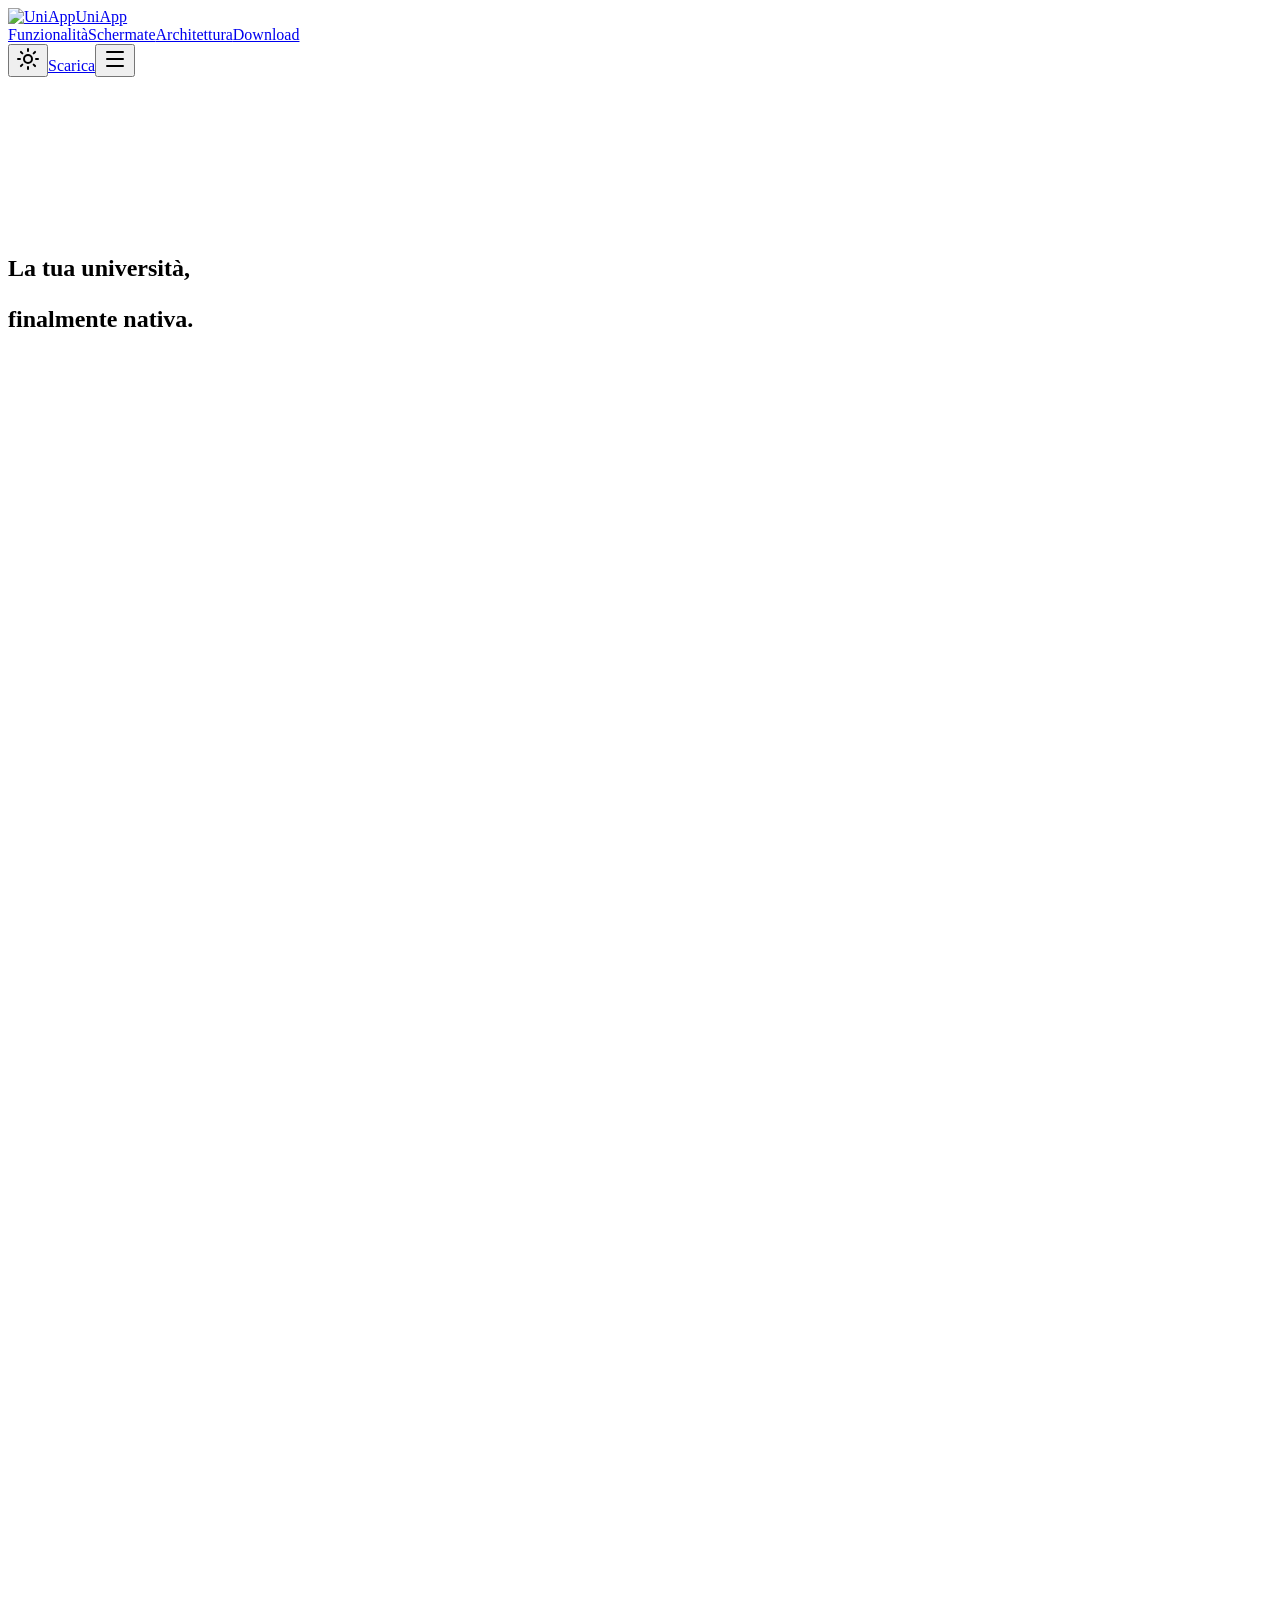
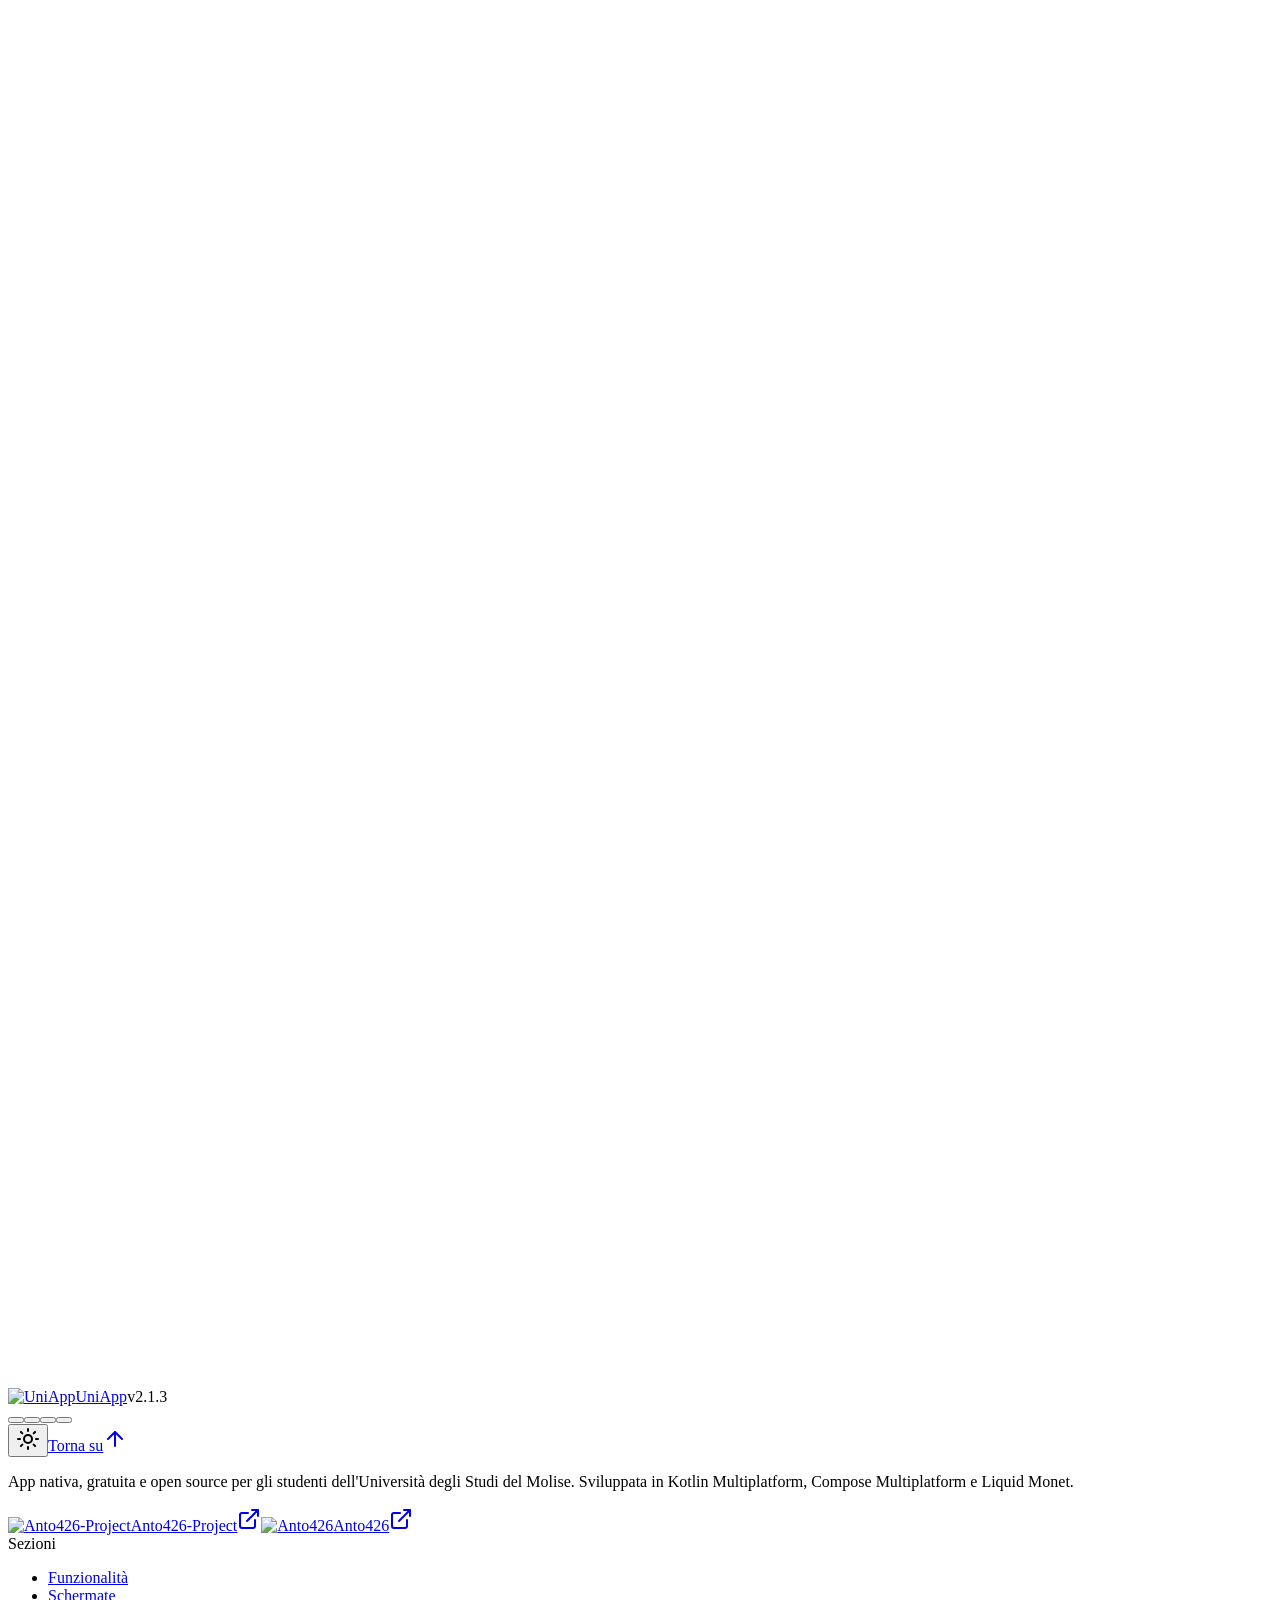
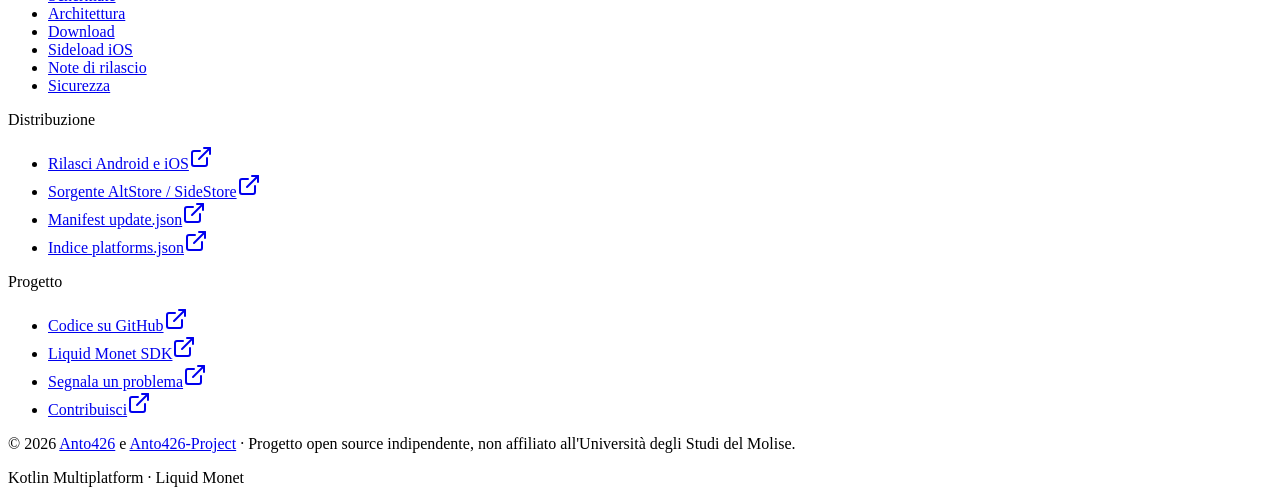
==== commit c9d8cf31: "chore: publish UniApp website" ====
--- a/docs/index.html
+++ b/docs/index.html
@@ -1 +1 @@
-<!DOCTYPE html><html lang="it" data-appearance="dark" data-theme="sapphire"><head><meta charSet="utf-8"/><meta name="viewport" content="width=device-width, initial-scale=1"/><link rel="preload" as="image" href="/uniapp-upstream/assets/uniapp-icon.webp"/><link rel="preload" as="image" href="/uniapp-upstream/assets/screenshots/previews/sapphire-didattica.webp"/><link rel="preload" as="image" href="/uniapp-upstream/assets/screenshots/previews/sapphire-home.webp"/><link rel="preload" as="image" href="/uniapp-upstream/assets/screenshots/previews/sapphire-badge.webp"/><link rel="preload" as="image" href="/uniapp-upstream/assets/screenshots/previews/sapphire-servizi.webp"/><link rel="preload" as="image" href="https://github.com/Anto426-Project.png"/><link rel="preload" as="image" href="https://github.com/Anto426.png"/><link rel="stylesheet" href="/uniapp-upstream/_next/static/chunks/38f7lkv8xowh5.css" data-precedence="next"/><link rel="preload" as="script" fetchPriority="low" href="/uniapp-upstream/_next/static/chunks/310vm2bl3xxpt.js"/><script src="/uniapp-upstream/_next/static/chunks/1wnov70f88xjy.js" async=""></script><script src="/uniapp-upstream/_next/static/chunks/39_j1bdzreq0m.js" async=""></script><script src="/uniapp-upstream/_next/static/chunks/1ewen0fdcty1i.js" async=""></script><script src="/uniapp-upstream/_next/static/chunks/turbopack-1o76c14ttys48.js" async=""></script><script src="/uniapp-upstream/_next/static/chunks/3qfy96eoyh-ek.js" async=""></script><script src="/uniapp-upstream/_next/static/chunks/0j7l8nt_40e_p.js" async=""></script><script src="/uniapp-upstream/_next/static/chunks/3uhbx0-far89m.js" async=""></script><script src="/uniapp-upstream/_next/static/chunks/2ayqjuom7m58i.js" async=""></script><meta name="theme-color" content="#000000" media="(prefers-color-scheme: dark)"/><meta name="theme-color" content="#fbfbfd" media="(prefers-color-scheme: light)"/><title>UniApp · La tua università, finalmente nativa (Android e iOS)</title><meta name="description" content="Libretto, base di laurea, appelli, presenze QR, badge UniPass 3D, tasse e navette dell&#x27;Università degli Studi del Molise in un&#x27;app nativa open source per Android e iOS."/><meta name="author" content="Anto426"/><meta property="og:title" content="UniApp · La tua università, finalmente nativa"/><meta property="og:description" content="Libretto, simulatore laurea, badge UniPass 3D, presenze QR, tasse e navette offline per gli studenti dell&#x27;Università degli Studi del Molise."/><meta property="og:url" content="https://anto426-project.github.io/uniapp-upstream/"/><meta property="og:site_name" content="UniApp"/><meta property="og:type" content="website"/><meta name="twitter:card" content="summary"/><meta name="twitter:title" content="UniApp · La tua università, finalmente nativa"/><meta name="twitter:description" content="Libretto, simulatore laurea, badge UniPass 3D, presenze QR, tasse e navette offline per gli studenti dell&#x27;Università degli Studi del Molise."/><link rel="icon" href="/uniapp-upstream/favicon.svg" type="image/svg+xml"/><link rel="icon" href="/uniapp-upstream/favicon.ico" sizes="any"/><link rel="icon" href="/uniapp-upstream/favicon-32x32.png" sizes="32x32" type="image/png"/><link rel="icon" href="/uniapp-upstream/favicon-192x192.png" sizes="192x192" type="image/png"/><link rel="apple-touch-icon" href="/uniapp-upstream/apple-touch-icon.png" sizes="180x180" type="image/png"/><script src="/uniapp-upstream/_next/static/chunks/0cz1d0mv5g_q7.js" noModule=""></script></head><body><div hidden=""><!--$--><!--/$--></div><div class="ambient-backdrop" aria-hidden="true"><div class="ambient-wash-top"></div><div class="ambient-wash-bottom"></div></div><div class="page-stage"><header class="nav-island-shell" data-scrolled="false"><nav class="nav-island" aria-label="Navigazione principale"><a href="#" class="nav-brand"><img src="/uniapp-upstream/assets/uniapp-icon.webp" alt="UniApp" width="26" height="26" class="nav-brand-icon"/><span class="nav-brand-title">UniApp</span></a><div class="nav-links-track"><div class="nav-active-pill" style="opacity:0" aria-hidden="true"></div><a href="#features" class="nav-link-item" data-active="false">Funzionalità</a><a href="#screenshots" class="nav-link-item" data-active="false">Schermate</a><a href="#architecture" class="nav-link-item" data-active="false">Architettura</a><a href="#download" class="nav-link-item" data-active="false">Download</a></div><div class="nav-right"><button type="button" class="appearance-toggle" aria-label="Attiva aspetto chiaro" title="Aspetto chiaro"><svg xmlns="http://www.w3.org/2000/svg" width="24" height="24" viewBox="0 0 24 24" fill="none" stroke="currentColor" stroke-width="2" stroke-linecap="round" stroke-linejoin="round" class="lucide lucide-sun w-3.5 h-3.5" aria-hidden="true"><circle cx="12" cy="12" r="4"></circle><path d="M12 2v2"></path><path d="M12 20v2"></path><path d="m4.93 4.93 1.41 1.41"></path><path d="m17.66 17.66 1.41 1.41"></path><path d="M2 12h2"></path><path d="M20 12h2"></path><path d="m6.34 17.66-1.41 1.41"></path><path d="m19.07 4.93-1.41 1.41"></path></svg></button><a href="#download" class="nav-download-btn">Scarica</a><button type="button" class="nav-mobile-trigger" aria-label="Apri menu" aria-expanded="false"><svg xmlns="http://www.w3.org/2000/svg" width="24" height="24" viewBox="0 0 24 24" fill="none" stroke="currentColor" stroke-width="2" stroke-linecap="round" stroke-linejoin="round" class="lucide lucide-menu w-4 h-4" aria-hidden="true"><path d="M4 5h16"></path><path d="M4 12h16"></path><path d="M4 19h16"></path></svg></button></div></nav></header><main id="main-content"><section class="hero-keynote"><div class="container-shell"><div class="hero-keynote-header"><a href="#download" class="hero-status-chip"><span class="status-dot" aria-hidden="true"></span><span>UniApp v2.1.3 · <!-- -->Android 10+ e iOS · Open source</span><svg xmlns="http://www.w3.org/2000/svg" width="24" height="24" viewBox="0 0 24 24" fill="none" stroke="currentColor" stroke-width="2" stroke-linecap="round" stroke-linejoin="round" class="lucide lucide-chevron-right w-3.5 h-3.5" style="color:var(--accent)" aria-hidden="true"><path d="m9 18 6-6-6-6"></path></svg></a><h1 class="type-hero">La tua università,<!-- --> <span class="hero-accent-text">finalmente nativa.</span></h1><p class="hero-subtitle">UniApp è un progetto indipendente per consultare e utilizzare i servizi dell’Università degli Studi del Molise.</p><div class="hero-cta-row"><a href="#download" class="btn-primary"><svg xmlns="http://www.w3.org/2000/svg" width="24" height="24" viewBox="0 0 24 24" fill="none" stroke="currentColor" stroke-width="2" stroke-linecap="round" stroke-linejoin="round" class="lucide lucide-download w-4 h-4" aria-hidden="true"><path d="M12 15V3"></path><path d="M21 15v4a2 2 0 0 1-2 2H5a2 2 0 0 1-2-2v-4"></path><path d="m7 10 5 5 5-5"></path></svg><span>Scarica UniApp</span></a><a href="https://github.com/Anto426-Project/Uniapp" target="_blank" rel="noopener noreferrer" class="btn-material"><span>Esplora il codice</span><svg xmlns="http://www.w3.org/2000/svg" width="24" height="24" viewBox="0 0 24 24" fill="none" stroke="currentColor" stroke-width="2" stroke-linecap="round" stroke-linejoin="round" class="lucide lucide-chevron-right w-4 h-4 opacity-70" aria-hidden="true"><path d="m9 18 6-6-6-6"></path></svg></a></div></div><div class="hero-triptych-stage"><div class="hero-triptych-glow" aria-hidden="true"></div><div class="hero-triptych"><button type="button" class="triptych-flank triptych-flank--left" aria-label="Apri anteprima Didattica e simulatore (Zaffiro)"><div class="device-screen"><span class="crossfade-frame"><img src="/uniapp-upstream/assets/screenshots/previews/sapphire-didattica.webp" alt="Schermata Didattica e simulatore di UniApp (Zaffiro)" width="480" height="1003" draggable="false" style="object-position:center center;opacity:1;transition:opacity 420ms cubic-bezier(0.22, 1, 0.36, 1)"/></span></div></button><div class="triptych-center" role="button" tabindex="0" aria-label="Apri anteprima Dashboard (Zaffiro)"><div class="device-frame"><div class="device-screen"><span class="crossfade-frame"><img src="/uniapp-upstream/assets/screenshots/previews/sapphire-home.webp" alt="Schermata Dashboard di UniApp (Zaffiro)" width="480" height="1003" draggable="false" style="object-position:center center;opacity:1;transition:opacity 420ms cubic-bezier(0.22, 1, 0.36, 1)"/></span><div class="device-sheen" aria-hidden="true"></div></div></div></div><button type="button" class="triptych-flank triptych-flank--right" aria-label="Apri anteprima Badge UniPass 3D (Zaffiro)"><div class="device-screen"><span class="crossfade-frame"><img src="/uniapp-upstream/assets/screenshots/previews/sapphire-badge.webp" alt="Schermata Badge UniPass 3D di UniApp (Zaffiro)" width="480" height="1003" draggable="false" style="object-position:center center;opacity:1;transition:opacity 420ms cubic-bezier(0.22, 1, 0.36, 1)"/></span></div></button></div><div class="hero-pigment-dock"><div class="fluid-segmented" role="group" aria-label="Scegli il tema dell&#x27;anteprima"><div class="fluid-segmented__indicator" aria-hidden="true"></div><button type="button" class="fluid-segmented__option" aria-pressed="true"><span class="fluid-segmented__swatch" style="background-color:#4A90D9" aria-hidden="true"></span><span>Zaffiro</span></button><button type="button" class="fluid-segmented__option" aria-pressed="false"><span class="fluid-segmented__swatch" style="background-color:#2ECC71" aria-hidden="true"></span><span>Smeraldo</span></button><button type="button" class="fluid-segmented__option" aria-pressed="false"><span class="fluid-segmented__swatch" style="background-color:#E67E22" aria-hidden="true"></span><span>Tramonto</span></button><button type="button" class="fluid-segmented__option" aria-pressed="false"><span class="fluid-segmented__swatch" style="background-color:#9B59B6" aria-hidden="true"></span><span>Viola</span></button></div><span class="type-caption">Liquid Monet · <strong style="color:var(--label-primary)">Zaffiro</strong></span></div></div></div></section><section id="features" class="section-block section-grouped"><div class="container-shell"><div class="fluid-reveal" data-visible="false"><div class="section-header-center"><span class="type-eyebrow">Funzionalità</span><h2 class="type-title-1">Nata per chi vive il campus ogni giorno.</h2><p class="type-body">Precaricamento a tre livelli, cache cifrata e biglietti salvati in locale: i dati restano pronti anche nei corridoi senza segnale.</p></div></div><div class="fluid-reveal" data-visible="false" style="transition-delay:70ms"><div class="bento-mosaic"><div class="bento-tile bento-span-7"><div class="bento-hero-split"><div class="flex flex-col items-start gap-3"><span class="type-eyebrow">Didattica e carriera</span><h3 class="type-title-2">Media, CFU e simulatore di laurea sempre sincronizzati.</h3><p class="type-callout">Dal libretto passi al piano di studi, salvi scenari sugli esami rimanenti per carriera e apri le schede insegnamento con SSD, programmi completi e link al Course Catalogue CINECA.</p><div class="bento-metric-chips"><span class="metric-chip">Base di laurea</span><span class="metric-chip">Course Catalogue CINECA</span><span class="metric-chip">Cache offline</span></div></div><div class="bento-phone-well"><button type="button" class="bento-phone-trigger" aria-label="Apri a schermo intero: Didattica e simulatore"><div class="bento-phone-inner"><span class="crossfade-frame"><img src="/uniapp-upstream/assets/screenshots/previews/sapphire-didattica.webp" alt="Schermata Didattica e simulatore di UniApp con tema Zaffiro" width="480" height="880" loading="lazy" draggable="false" style="object-position:top center;opacity:1;transition:opacity 420ms cubic-bezier(0.22, 1, 0.36, 1)"/></span></div></button></div></div></div><div class="bento-tile bento-span-5 bento-badge-card"><div class="flex flex-col items-start gap-2.5"><span class="type-eyebrow">UniPass e aula</span><h3 class="type-title-2">Badge 3D e scanner QR Liquid Monet.</h3><p class="type-callout">Gira la tessera digitale UniPass per mostrare il QR accademico generato sul dispositivo e registra le presenze in aula con mirino animato e torcia integrata.</p></div><div class="bento-badge-crop"><button type="button" class="bento-phone-trigger" aria-label="Apri a schermo intero: Badge UniPass 3D"><div class="bento-phone-inner"><span class="crossfade-frame"><img src="/uniapp-upstream/assets/screenshots/previews/sapphire-badge.webp" alt="Schermata Badge UniPass 3D di UniApp con tema Zaffiro" width="480" height="880" loading="lazy" draggable="false" style="object-position:top center;opacity:1;transition:opacity 420ms cubic-bezier(0.22, 1, 0.36, 1)"/></span></div></button></div></div><div class="bento-tile bento-span-4"><div class="bento-compact-body"><div class="icon-badge"><svg xmlns="http://www.w3.org/2000/svg" width="24" height="24" viewBox="0 0 24 24" fill="none" stroke="currentColor" stroke-width="2" stroke-linecap="round" stroke-linejoin="round" class="lucide lucide-calendar-check w-4 h-4" aria-hidden="true"><path d="M8 2v3"></path><path d="M16 2v3"></path><rect x="3" y="3" width="18" height="18" rx="2"></rect><path d="M3 9h18"></path><path d="m9 15 2 2 4-4"></path></svg></div><h3 class="type-headline">Appelli e storico esami</h3><p class="type-callout">Controlla le date aperte, prenota o annulla un appello senza passare dal browser e tieni sott&#x27;occhio l&#x27;intero storico degli esami.</p></div></div><div class="bento-tile bento-span-4"><div class="bento-compact-body"><div class="icon-badge"><svg xmlns="http://www.w3.org/2000/svg" width="24" height="24" viewBox="0 0 24 24" fill="none" stroke="currentColor" stroke-width="2" stroke-linecap="round" stroke-linejoin="round" class="lucide lucide-bus w-4 h-4" aria-hidden="true"><path d="M8 6v6"></path><path d="M15 6v6"></path><path d="M2 12h19.6"></path><path d="M18 18h3s.5-1.7.8-2.8c.1-.4.2-.8.2-1.2 0-.4-.1-.8-.2-1.2l-1.4-5C20.1 6.8 19.1 6 18 6H4a2 2 0 0 0-2 2v10h3"></path><circle cx="7" cy="18" r="2"></circle><path d="M9 18h5"></path><circle cx="16" cy="18" r="2"></circle></svg></div><h3 class="type-headline">Navette e biglietti offline</h3><p class="type-callout">Prenota andata, ritorno o A/R nei feriali fino a 15 giorni, verifica le fermate e conserva i titoli di viaggio originali con barcode leggibili anche senza rete.</p></div></div><div class="bento-tile bento-span-4"><div class="bento-compact-body"><div class="icon-badge"><svg xmlns="http://www.w3.org/2000/svg" width="24" height="24" viewBox="0 0 24 24" fill="none" stroke="currentColor" stroke-width="2" stroke-linecap="round" stroke-linejoin="round" class="lucide lucide-credit-card w-4 h-4" aria-hidden="true"><rect width="20" height="14" x="2" y="5" rx="2"></rect><line x1="2" x2="22" y1="10" y2="10"></line><path d="M6 14h2"></path></svg></div><h3 class="type-headline">Tasse, OPIS e portali UniMol</h3><p class="type-callout">Rate pagate, scadenze, questionari OPIS compilabili in app e accesso immediato a Esse3, Moodle, Segreteria ed Email di Ateneo.</p></div></div><div class="bento-tile bento-span-6"><div class="bento-compact-body"><div class="icon-badge"><svg xmlns="http://www.w3.org/2000/svg" width="24" height="24" viewBox="0 0 24 24" fill="none" stroke="currentColor" stroke-width="2" stroke-linecap="round" stroke-linejoin="round" class="lucide lucide-palette w-4 h-4" aria-hidden="true"><path d="M12 22a1 1 0 0 1 0-20 10 9 0 0 1 10 9 5 5 0 0 1-5 5h-2.25a1.75 1.75 0 0 0-1.4 2.8l.3.4a1.75 1.75 0 0 1-1.4 2.8z"></path><circle cx="13.5" cy="6.5" r=".5" fill="currentColor"></circle><circle cx="17.5" cy="10.5" r=".5" fill="currentColor"></circle><circle cx="6.5" cy="12.5" r=".5" fill="currentColor"></circle><circle cx="8.5" cy="7.5" r=".5" fill="currentColor"></circle></svg></div><h3 class="type-headline">Tema Studio, Color Lab e 10 lingue</h3><p class="type-callout">Colore dinamico di sistema, quattro preset o tinta libera in HSB, RGB e HEX. Regola intensità del vetro, qualità ottica, sfondi Orbital Pulse, barra a scomparsa e scegli tra 10 lingue.</p><div class="bento-palette-bar" role="group" aria-label="Selezione rapida dei temi"><button type="button" class="palette-chip-btn" aria-pressed="true"><span class="fluid-segmented__swatch" style="background-color:#4A90D9" aria-hidden="true"></span><span>Zaffiro</span></button><button type="button" class="palette-chip-btn" aria-pressed="false"><span class="fluid-segmented__swatch" style="background-color:#2ECC71" aria-hidden="true"></span><span>Smeraldo</span></button><button type="button" class="palette-chip-btn" aria-pressed="false"><span class="fluid-segmented__swatch" style="background-color:#E67E22" aria-hidden="true"></span><span>Tramonto</span></button><button type="button" class="palette-chip-btn" aria-pressed="false"><span class="fluid-segmented__swatch" style="background-color:#9B59B6" aria-hidden="true"></span><span>Viola</span></button></div></div></div><div class="bento-tile bento-span-6"><div class="bento-compact-body"><div class="icon-badge"><svg xmlns="http://www.w3.org/2000/svg" width="24" height="24" viewBox="0 0 24 24" fill="none" stroke="currentColor" stroke-width="2" stroke-linecap="round" stroke-linejoin="round" class="lucide lucide-users w-4 h-4" aria-hidden="true"><path d="M16 21v-2a4 4 0 0 0-4-4H6a4 4 0 0 0-4 4v2"></path><path d="M16 3.128a4 4 0 0 1 0 7.744"></path><path d="M22 21v-2a4 4 0 0 0-3-3.87"></path><circle cx="9" cy="7" r="4"></circle></svg></div><h3 class="type-headline">Multi-account, area docente e rubrica</h3><p class="type-callout">Gestisci più profili e carriere sullo stesso dispositivo con sessioni isolate, accedi all&#x27;Area Docente, leggi le notizie e cerca contatti o uffici per sede.</p></div></div></div></div></div></section><section id="screenshots" class="section-block"><div class="container-shell"><div class="fluid-reveal" data-visible="false"><div class="section-header-center"><span class="type-eyebrow">Design Liquid Monet</span><h2 class="type-title-1">Vetro ottico, luce e colore che seguono il tuo stile.</h2><p class="type-body">Motore dinamico Material You, quattro preset curati e Color Lab su misura, con sfondi animati Orbital Pulse, Aurora, Mesh Glow e Radiant Beam.</p><div class="gallery-controls-row"><div class="fluid-segmented" role="group" aria-label="Scegli il tema delle schermate"><div class="fluid-segmented__indicator" aria-hidden="true"></div><button type="button" class="fluid-segmented__option" aria-pressed="true"><span class="fluid-segmented__swatch" style="background-color:#4A90D9" aria-hidden="true"></span><span>Zaffiro</span></button><button type="button" class="fluid-segmented__option" aria-pressed="false"><span class="fluid-segmented__swatch" style="background-color:#2ECC71" aria-hidden="true"></span><span>Smeraldo</span></button><button type="button" class="fluid-segmented__option" aria-pressed="false"><span class="fluid-segmented__swatch" style="background-color:#E67E22" aria-hidden="true"></span><span>Tramonto</span></button><button type="button" class="fluid-segmented__option" aria-pressed="false"><span class="fluid-segmented__swatch" style="background-color:#9B59B6" aria-hidden="true"></span><span>Viola</span></button></div><button type="button" class="gallery-appearance-btn" aria-label="Passa alle schermate in tema chiaro" aria-pressed="false"><svg xmlns="http://www.w3.org/2000/svg" width="24" height="24" viewBox="0 0 24 24" fill="none" stroke="currentColor" stroke-width="2" stroke-linecap="round" stroke-linejoin="round" class="lucide lucide-sun w-3.5 h-3.5" aria-hidden="true"><circle cx="12" cy="12" r="4"></circle><path d="M12 2v2"></path><path d="M12 20v2"></path><path d="m4.93 4.93 1.41 1.41"></path><path d="m17.66 17.66 1.41 1.41"></path><path d="M2 12h2"></path><path d="M20 12h2"></path><path d="m6.34 17.66-1.41 1.41"></path><path d="m19.07 4.93-1.41 1.41"></path></svg><span>Chiaro</span></button></div></div></div><div class="fluid-reveal" data-visible="false" style="transition-delay:70ms"><div class="screenshot-carousel" role="region" aria-roledescription="carosello" aria-label="Schermate di UniApp"><div class="screenshot-carousel__shell"><button type="button" class="carousel-edge-btn carousel-edge-btn--left" aria-label="Schermata precedente"><svg xmlns="http://www.w3.org/2000/svg" width="24" height="24" viewBox="0 0 24 24" fill="none" stroke="currentColor" stroke-width="2" stroke-linecap="round" stroke-linejoin="round" class="lucide lucide-chevron-left w-5 h-5" aria-hidden="true"><path d="m15 18-6-6 6-6"></path></svg></button><button type="button" class="carousel-edge-btn carousel-edge-btn--right" aria-label="Schermata successiva"><svg xmlns="http://www.w3.org/2000/svg" width="24" height="24" viewBox="0 0 24 24" fill="none" stroke="currentColor" stroke-width="2" stroke-linecap="round" stroke-linejoin="round" class="lucide lucide-chevron-right w-5 h-5" aria-hidden="true"><path d="m9 18 6-6-6-6"></path></svg></button><div class="screenshot-carousel__viewport"><div class="screenshot-carousel__halo" aria-hidden="true"></div><div class="screenshot-carousel__stage"><div class="screenshot-carousel__slide" role="group" aria-roledescription="schermata" aria-label="1 di 8" data-selected="true"><button type="button" class="screenshot-carousel__card" tabindex="0" aria-label="Apri a schermo intero: Dashboard"><div class="screenshot-carousel__screen"><span class="crossfade-frame"><img src="/uniapp-upstream/assets/screenshots/previews/sapphire-home.webp" alt="Dashboard" width="480" height="1003" loading="eager" decoding="async" draggable="false" style="object-position:center center;opacity:1;transition:opacity 420ms cubic-bezier(0.22, 1, 0.36, 1)"/></span><span class="screenshot-carousel__zoom-hint" aria-hidden="true"><svg xmlns="http://www.w3.org/2000/svg" width="24" height="24" viewBox="0 0 24 24" fill="none" stroke="currentColor" stroke-width="2" stroke-linecap="round" stroke-linejoin="round" class="lucide lucide-maximize-2 w-3.5 h-3.5" aria-hidden="true"><path d="M15 3h6v6"></path><path d="m21 3-7 7"></path><path d="m3 21 7-7"></path><path d="M9 21H3v-6"></path></svg></span></div></button></div><div class="screenshot-carousel__slide" role="group" aria-roledescription="schermata" aria-label="2 di 8" data-selected="false"><button type="button" class="screenshot-carousel__card" tabindex="-1" aria-label="Mostra Servizi e portali"><div class="screenshot-carousel__screen"><span class="crossfade-frame"><img src="/uniapp-upstream/assets/screenshots/previews/sapphire-servizi.webp" alt="Servizi e portali" width="480" height="1003" loading="eager" decoding="async" draggable="false" style="object-position:center center;opacity:1;transition:opacity 420ms cubic-bezier(0.22, 1, 0.36, 1)"/></span></div></button></div><div class="screenshot-carousel__slide" role="group" aria-roledescription="schermata" aria-label="3 di 8" data-selected="false"><button type="button" class="screenshot-carousel__card" tabindex="-1" aria-label="Mostra Didattica e simulatore"><div class="screenshot-carousel__screen"><span class="crossfade-frame"><img src="/uniapp-upstream/assets/screenshots/previews/sapphire-didattica.webp" alt="Didattica e simulatore" width="480" height="1003" loading="eager" decoding="async" draggable="false" style="object-position:center center;opacity:1;transition:opacity 420ms cubic-bezier(0.22, 1, 0.36, 1)"/></span></div></button></div><div class="screenshot-carousel__slide" role="group" aria-roledescription="schermata" aria-label="4 di 8" data-selected="false"><button type="button" class="screenshot-carousel__card" tabindex="-1" aria-label="Mostra Badge UniPass 3D"><div class="screenshot-carousel__screen"><span class="crossfade-frame"><img src="/uniapp-upstream/assets/screenshots/previews/sapphire-badge.webp" alt="Badge UniPass 3D" width="480" height="1003" loading="lazy" decoding="async" draggable="false" style="object-position:center center;opacity:1;transition:opacity 420ms cubic-bezier(0.22, 1, 0.36, 1)"/></span></div></button></div><div class="screenshot-carousel__slide" role="group" aria-roledescription="schermata" aria-label="5 di 8" data-selected="false"><button type="button" class="screenshot-carousel__card" tabindex="-1" aria-label="Mostra Impostazioni e profili"><div class="screenshot-carousel__screen"><span class="crossfade-frame"><img src="/uniapp-upstream/assets/screenshots/previews/sapphire-impostazioni.webp" alt="Impostazioni e profili" width="480" height="1003" loading="lazy" decoding="async" draggable="false" style="object-position:center center;opacity:1;transition:opacity 420ms cubic-bezier(0.22, 1, 0.36, 1)"/></span></div></button></div><div class="screenshot-carousel__slide" role="group" aria-roledescription="schermata" aria-label="6 di 8" data-selected="false"><button type="button" class="screenshot-carousel__card" tabindex="-1" aria-label="Mostra Updater integrato"><div class="screenshot-carousel__screen"><span class="crossfade-frame"><img src="/uniapp-upstream/assets/screenshots/previews/sapphire-aggiornamenti.webp" alt="Updater integrato" width="480" height="1003" loading="lazy" decoding="async" draggable="false" style="object-position:center center;opacity:1;transition:opacity 420ms cubic-bezier(0.22, 1, 0.36, 1)"/></span></div></button></div><div class="screenshot-carousel__slide" role="group" aria-roledescription="schermata" aria-label="7 di 8" data-selected="false"><button type="button" class="screenshot-carousel__card" tabindex="-1" aria-label="Mostra Progetto open source"><div class="screenshot-carousel__screen"><span class="crossfade-frame"><img src="/uniapp-upstream/assets/screenshots/previews/sapphire-info.webp" alt="Progetto open source" width="480" height="1003" loading="lazy" decoding="async" draggable="false" style="object-position:center center;opacity:1;transition:opacity 420ms cubic-bezier(0.22, 1, 0.36, 1)"/></span></div></button></div><div class="screenshot-carousel__slide" role="group" aria-roledescription="schermata" aria-label="8 di 8" data-selected="false"><button type="button" class="screenshot-carousel__card" tabindex="-1" aria-label="Mostra Creatore e crediti"><div class="screenshot-carousel__screen"><span class="crossfade-frame"><img src="/uniapp-upstream/assets/screenshots/previews/sapphire-crediti.webp" alt="Creatore e crediti" width="480" height="1003" loading="lazy" decoding="async" draggable="false" style="object-position:center center;opacity:1;transition:opacity 420ms cubic-bezier(0.22, 1, 0.36, 1)"/></span></div></button></div></div></div></div><div class="screenshot-carousel__meta"><div class="screenshot-carousel__meta-head"><h3 class="type-headline">Dashboard</h3><span class="screenshot-carousel__position" aria-live="off" aria-atomic="true">1<!-- --> / <!-- -->8</span></div><p class="type-callout">Media ponderata, base di laurea, CFU, scadenze imminenti, accesso rapido personalizzabile e notizie.</p></div><div class="screenshot-carousel__dots" role="tablist" aria-label="Scegli schermata"><button type="button" role="tab" aria-selected="true" aria-label="Vai a Dashboard" class="screenshot-carousel__dot" data-active="true"></button><button type="button" role="tab" aria-selected="false" aria-label="Vai a Servizi e portali" class="screenshot-carousel__dot" data-active="false"></button><button type="button" role="tab" aria-selected="false" aria-label="Vai a Didattica e simulatore" class="screenshot-carousel__dot" data-active="false"></button><button type="button" role="tab" aria-selected="false" aria-label="Vai a Badge UniPass 3D" class="screenshot-carousel__dot" data-active="false"></button><button type="button" role="tab" aria-selected="false" aria-label="Vai a Impostazioni e profili" class="screenshot-carousel__dot" data-active="false"></button><button type="button" role="tab" aria-selected="false" aria-label="Vai a Updater integrato" class="screenshot-carousel__dot" data-active="false"></button><button type="button" role="tab" aria-selected="false" aria-label="Vai a Progetto open source" class="screenshot-carousel__dot" data-active="false"></button><button type="button" role="tab" aria-selected="false" aria-label="Vai a Creatore e crediti" class="screenshot-carousel__dot" data-active="false"></button></div></div></div></div></section><section id="architecture" class="section-block section-grouped"><div class="container-shell"><div class="fluid-reveal" data-visible="false"><div class="section-header-center"><span class="type-eyebrow">Architettura</span><h2 class="type-title-1">Kotlin Multiplatform e Liquid Monet sotto il cofano.</h2><p class="type-body">Un&#x27;unica base nativa condivisa tra Android 10+ e iOS, con motore grafico proprietario, transizioni unificate e quattro SDK verificati via SHA-256.</p><div class="mt-2"><div class="fluid-segmented fluid-segmented--compact" role="group" aria-label="Sezioni dell&#x27;architettura"><div class="fluid-segmented__indicator" aria-hidden="true"></div><button type="button" class="fluid-segmented__option" aria-pressed="true"><span>Liquid Monet</span></button><button type="button" class="fluid-segmented__option" aria-pressed="false"><span>Sicurezza</span></button><button type="button" class="fluid-segmented__option" aria-pressed="false"><span>Open source</span></button></div></div></div></div><div class="fluid-reveal" data-visible="false" style="transition-delay:70ms"><div class="arch-panel"><div class="arch-panel-copy" style="will-change:transform, opacity"><span class="type-eyebrow">Design system proprietario</span><h3 class="type-title-2">Superfici optical glass, fisica unificata e controllo su ogni dettaglio.</h3><p class="type-body">Liquid Monet governa palette dinamiche, rifrazione del vetro, transizioni tra schermate, icone adattive Apple Spark U su Android 13+ e varianti Default, Dark e Tinted su iOS.</p><ul class="arch-spec-list"><li><svg xmlns="http://www.w3.org/2000/svg" width="24" height="24" viewBox="0 0 24 24" fill="none" stroke="currentColor" stroke-width="2" stroke-linecap="round" stroke-linejoin="round" class="lucide lucide-check w-4 h-4 shrink-0 mt-1" style="color:var(--accent)" aria-hidden="true"><path d="M20 6 9 17l-5-5"></path></svg><span>Colore dinamico Material You, quattro preset (Zaffiro, Smeraldo, Tramonto, Viola) e Color Lab in HSB, RGB e HEX.</span></li><li><svg xmlns="http://www.w3.org/2000/svg" width="24" height="24" viewBox="0 0 24 24" fill="none" stroke="currentColor" stroke-width="2" stroke-linecap="round" stroke-linejoin="round" class="lucide lucide-check w-4 h-4 shrink-0 mt-1" style="color:var(--accent)" aria-hidden="true"><path d="M20 6 9 17l-5-5"></path></svg><span>Sfondi Orbital Pulse, Aurora, Mesh Glow e Radiant Beam con intensità, velocità e qualità ottica regolabili.</span></li><li><svg xmlns="http://www.w3.org/2000/svg" width="24" height="24" viewBox="0 0 24 24" fill="none" stroke="currentColor" stroke-width="2" stroke-linecap="round" stroke-linejoin="round" class="lucide lucide-check w-4 h-4 shrink-0 mt-1" style="color:var(--accent)" aria-hidden="true"><path d="M20 6 9 17l-5-5"></path></svg><span>Transizioni gestite interamente dall&#x27;SDK, barra di navigazione a scomparsa e rispetto nativo di «Riduci movimento».</span></li></ul></div><div class="bento-phone-well" style="min-height:21rem"><button type="button" class="bento-phone-trigger" style="width:min(14rem, 76%);will-change:transform" aria-label="Apri a schermo intero: Impostazioni e profili"><div class="bento-phone-inner"><span class="crossfade-frame"><img src="/uniapp-upstream/assets/screenshots/previews/sapphire-impostazioni.webp" alt="Schermata Impostazioni e profili di UniApp (Zaffiro)" width="480" height="880" loading="lazy" draggable="false" style="object-position:top center;opacity:1;transition:opacity 420ms cubic-bezier(0.22, 1, 0.36, 1)"/></span></div></button></div></div></div><div class="fluid-reveal" data-visible="false" style="transition-delay:110ms"><div class="sdk-ledger" aria-label="Moduli SDK integrati"><div class="sdk-ledger-col"><span class="sdk-name">liquid-monet</span><p class="type-caption" style="color:var(--label-secondary)">Motore optical glass, temi dinamici, fisica e componenti Compose condivisi.</p></div><div class="sdk-ledger-col"><span class="sdk-name">uni-sdk</span><p class="type-caption" style="color:var(--label-secondary)">Client KMP per Cineca Esse3, trasporti, biglietti offline e 131 codici di errore stabili.</p></div><div class="sdk-ledger-col"><span class="sdk-name">secure-storage-sdk</span><p class="type-caption" style="color:var(--label-secondary)">Storage cifrato separato per account su Android Keystore e Apple Keychain.</p></div><div class="sdk-ledger-col"><span class="sdk-name">firebase-connector-sdk</span><p class="type-caption" style="color:var(--label-secondary)">Notifiche push e gestione del consenso per account attivo su Android e iOS.</p></div></div></div><div class="fluid-reveal" data-visible="false" style="transition-delay:130ms"><div id="security" class="trust-ribbon" style="scroll-margin-top:6rem"><div class="trust-ribbon-head"><div class="flex flex-col gap-1"><span class="type-eyebrow">Trasparenza</span><h3 class="type-title-2">Sicurezza verificabile, non promessa.</h3></div><a href="https://github.com/Anto426-Project/uniapp-upstream/releases" target="_blank" rel="noopener noreferrer" class="btn-material"><span>Verifica impronte SHA-256</span><svg xmlns="http://www.w3.org/2000/svg" width="24" height="24" viewBox="0 0 24 24" fill="none" stroke="currentColor" stroke-width="2" stroke-linecap="round" stroke-linejoin="round" class="lucide lucide-external-link w-4 h-4 opacity-70" aria-hidden="true"><path d="M15 3h6v6"></path><path d="M10 14 21 3"></path><path d="M18 13v6a2 2 0 0 1-2 2H5a2 2 0 0 1-2-2V8a2 2 0 0 1 2-2h6"></path></svg></a></div><div class="trust-ribbon-grid"><div class="trust-col"><div class="icon-badge"><svg xmlns="http://www.w3.org/2000/svg" width="24" height="24" viewBox="0 0 24 24" fill="none" stroke="currentColor" stroke-width="2" stroke-linecap="round" stroke-linejoin="round" class="lucide lucide-lock w-4 h-4" aria-hidden="true"><rect width="18" height="11" x="3" y="11" rx="2" ry="2"></rect><path d="M7 11V7a5 5 0 0 1 10 0v4"></path></svg></div><h4 class="type-headline">Archiviazione isolata</h4><p class="type-callout">Credenziali, ticket e cache locale restano cifrati e separati per profilo, protetti da biometria o PIN a 6 cifre.</p></div><div class="trust-col"><div class="icon-badge"><svg xmlns="http://www.w3.org/2000/svg" width="24" height="24" viewBox="0 0 24 24" fill="none" stroke="currentColor" stroke-width="2" stroke-linecap="round" stroke-linejoin="round" class="lucide lucide-activity w-4 h-4" aria-hidden="true"><path d="M22 12h-2.48a2 2 0 0 0-1.93 1.46l-2.35 8.36a.25.25 0 0 1-.48 0L9.24 2.18a.25.25 0 0 0-.48 0l-2.35 8.36A2 2 0 0 1 4.49 12H2"></path></svg></div><h4 class="type-headline">Connessioni cifrate</h4><p class="type-callout">Tutte le richieste viaggiano su HTTPS con traffico in chiaro disabilitato a livello di piattaforma, senza pubblicità né tracciamento di terze parti.</p></div><div class="trust-col"><div class="icon-badge"><svg xmlns="http://www.w3.org/2000/svg" width="24" height="24" viewBox="0 0 24 24" fill="none" stroke="currentColor" stroke-width="2" stroke-linecap="round" stroke-linejoin="round" class="lucide lucide-shield-check w-4 h-4" aria-hidden="true"><path d="M20 13c0 5-3.5 7.5-7.66 8.95a1 1 0 0 1-.67-.01C7.5 20.5 4 18 4 13V6a1 1 0 0 1 1-1c2 0 4.5-1.2 6.24-2.72a1.17 1.17 0 0 1 1.52 0C14.51 3.81 17 5 19 5a1 1 0 0 1 1 1z"></path><path d="m9 12 2 2 4-4"></path></svg></div><h4 class="type-headline">Integrità controllata</h4><p class="type-callout">Ogni rilascio su GitHub pubblica commit, manifest JSON e impronte SHA-256; l&#x27;updater Android verifica la firma del pacchetto dopo il download.</p></div></div></div></div></div></section><section id="download" class="section-block"><div class="container-shell"><div class="fluid-reveal" data-visible="false"><div class="section-header-center"><span class="type-eyebrow">Download</span><h2 class="type-title-1">Porta UniApp sul tuo telefono.</h2><p class="type-body">Gratuita, open source e indipendente. Android e iOS mantengono build e pacchetti separati.</p></div></div><div class="fluid-reveal" data-visible="false" style="transition-delay:60ms"><div class="download-sheet"><div class="download-platforms"><div class="download-col download-col--android"><div class="download-col-head"><span class="platform-chip"><span class="status-dot" aria-hidden="true"></span><span>Android</span></span><span class="download-spec">ARM64-v8a · Android 10+</span></div><div class="download-version-line"><span class="ver-text">v2.1.3</span><span class="download-submeta">24 novembre 2026</span></div><div class="download-actions"><a href="https://github.com/Anto426-Project/uniapp-upstream/releases/download/v2.1.3%2B1183/androidApp-release.apk" aria-disabled="false" download="" class="btn-primary download-cta-btn"><svg xmlns="http://www.w3.org/2000/svg" width="24" height="24" viewBox="0 0 24 24" fill="none" stroke="currentColor" stroke-width="2" stroke-linecap="round" stroke-linejoin="round" class="lucide lucide-download w-4 h-4 shrink-0" aria-hidden="true"><path d="M12 15V3"></path><path d="M21 15v4a2 2 0 0 1-2 2H5a2 2 0 0 1-2-2v-4"></path><path d="m7 10 5 5 5-5"></path></svg><span>Scarica APK ARM64</span></a><button type="button" class="copy-icon-btn" title="Copia link APK ARM64" aria-label="Copia link APK ARM64"><svg xmlns="http://www.w3.org/2000/svg" width="24" height="24" viewBox="0 0 24 24" fill="none" stroke="currentColor" stroke-width="2" stroke-linecap="round" stroke-linejoin="round" class="lucide lucide-copy w-4 h-4" aria-hidden="true"><rect width="14" height="14" x="8" y="8" rx="2" ry="2"></rect><path d="M4 16c-1.1 0-2-.9-2-2V4c0-1.1.9-2 2-2h10c1.1 0 2 .9 2 2"></path></svg></button></div></div><article class="download-col" aria-label="Download iOS"><div class="download-col-head"><span class="platform-chip"><svg xmlns="http://www.w3.org/2000/svg" width="24" height="24" viewBox="0 0 24 24" fill="none" stroke="currentColor" stroke-width="2" stroke-linecap="round" stroke-linejoin="round" class="lucide lucide-smartphone w-4 h-4" style="color:var(--accent)" aria-hidden="true"><rect width="14" height="20" x="5" y="2" rx="2" ry="2"></rect><path d="M12 18h.01"></path></svg><span>iOS</span></span><span class="download-spec">Versione 2.1.2</span></div><p class="download-ios-note">L’IPA richiede firma e provisioning; il bundle simulatore è separato.</p><div class="download-actions"><a class="btn-material download-secondary-btn" href="https://github.com/Anto426-Project/uniapp-upstream/releases/download/ios-v2.1.2%2B1152-unsigned/UniApp-ios-2.1.2-1152-unsigned.ipa"><svg xmlns="http://www.w3.org/2000/svg" width="24" height="24" viewBox="0 0 24 24" fill="none" stroke="currentColor" stroke-width="2" stroke-linecap="round" stroke-linejoin="round" class="lucide lucide-download w-3.5 h-3.5 shrink-0" aria-hidden="true"><path d="M12 15V3"></path><path d="M21 15v4a2 2 0 0 1-2 2H5a2 2 0 0 1-2-2v-4"></path><path d="m7 10 5 5 5-5"></path></svg><span>IPA iOS</span></a><a class="btn-material download-secondary-btn" href="https://github.com/Anto426-Project/uniapp-upstream/releases/download/ios-v2.1.2%2B1152-unsigned/UniApp-ios-2.1.2-1152-simulator.zip"><svg xmlns="http://www.w3.org/2000/svg" width="24" height="24" viewBox="0 0 24 24" fill="none" stroke="currentColor" stroke-width="2" stroke-linecap="round" stroke-linejoin="round" class="lucide lucide-download w-3.5 h-3.5 shrink-0" aria-hidden="true"><path d="M12 15V3"></path><path d="M21 15v4a2 2 0 0 1-2 2H5a2 2 0 0 1-2-2v-4"></path><path d="m7 10 5 5 5-5"></path></svg><span>Bundle simulatore</span></a></div></article></div><div id="changelog" class="download-changelog"><div class="download-changelog-head"><div class="download-changelog-title"><h3>Note di rilascio</h3><span class="download-spec">v2.1.3 · 2 modifiche</span></div><a href="https://github.com/Anto426-Project/uniapp-upstream/releases" target="_blank" rel="noopener noreferrer" class="inline-link"><span>Tutti i rilasci</span><svg xmlns="http://www.w3.org/2000/svg" width="24" height="24" viewBox="0 0 24 24" fill="none" stroke="currentColor" stroke-width="2" stroke-linecap="round" stroke-linejoin="round" class="lucide lucide-external-link w-3.5 h-3.5 opacity-60" aria-hidden="true"><path d="M15 3h6v6"></path><path d="M10 14 21 3"></path><path d="M18 13v6a2 2 0 0 1-2 2H5a2 2 0 0 1-2-2V8a2 2 0 0 1 2-2h6"></path></svg></a></div><div class="changelog-scroll-region" tabindex="0" aria-label="Elenco delle note di rilascio"><ul class="changelog-list"><li class="changelog-row"><span class="change-dot change-dot--fix" aria-hidden="true"></span><span class="changelog-text"><strong style="font-weight:600;color:var(--label-primary)">Logo Apple Spark U ricentrato otticamente.</strong> Corretto l’allineamento del marchio su tutte le icone Android (adattive, Monet e legacy), iOS (Default, Dark e Tinted), logo procedurale interno nei badge e asset web/store.</span></li><li class="changelog-row"><span class="change-dot change-dot--feature" aria-hidden="true"></span><span class="changelog-text"><strong style="font-weight:600;color:var(--label-primary)">Sito ufficiale rinnovato.</strong> Aggiornata la vetrina con fisica fluida, temi chiaro/scuro, galleria di 64 schermate con lightbox studio, selettore tema compatto su mobile e sezione download unificata.</span></li></ul></div></div><div class="download-meta-bar"><div class="download-meta-group"><a href="https://github.com/Anto426-Project/Uniapp/commit/09d554112474f5fbc69f16a1442ff665462ea905" target="_blank" rel="noopener noreferrer" class="inline-link"><span>Commit #<!-- -->09d5541</span></a><span class="download-sep" aria-hidden="true">·</span><a href="/uniapp-upstream/update.json" target="_blank" rel="noopener noreferrer" class="inline-link"><span>update.json</span></a><span class="download-sep" aria-hidden="true">·</span><a href="/uniapp-upstream/platforms.json" target="_blank" rel="noopener noreferrer" class="inline-link"><span>platforms.json</span></a></div><div class="download-meta-group"><a href="https://github.com/Anto426-Project/uniapp-upstream/releases/tag/ios-v2.1.2+1152-unsigned" target="_blank" rel="noopener noreferrer" class="inline-link"><span>Checksum</span><svg xmlns="http://www.w3.org/2000/svg" width="24" height="24" viewBox="0 0 24 24" fill="none" stroke="currentColor" stroke-width="2" stroke-linecap="round" stroke-linejoin="round" class="lucide lucide-external-link w-3 h-3 opacity-60" aria-hidden="true"><path d="M15 3h6v6"></path><path d="M10 14 21 3"></path><path d="M18 13v6a2 2 0 0 1-2 2H5a2 2 0 0 1-2-2V8a2 2 0 0 1 2-2h6"></path></svg></a><span class="download-sep" aria-hidden="true">·</span><a href="https://github.com/Anto426-Project/Uniapp" target="_blank" rel="noopener noreferrer" class="inline-link"><span>Codice sorgente</span><svg xmlns="http://www.w3.org/2000/svg" width="24" height="24" viewBox="0 0 24 24" fill="none" stroke="currentColor" stroke-width="2" stroke-linecap="round" stroke-linejoin="round" class="lucide lucide-external-link w-3 h-3 opacity-60" aria-hidden="true"><path d="M15 3h6v6"></path><path d="M10 14 21 3"></path><path d="M18 13v6a2 2 0 0 1-2 2H5a2 2 0 0 1-2-2V8a2 2 0 0 1 2-2h6"></path></svg></a></div></div></div></div></div></section></main><footer class="site-footer"><div class="container-shell"><div class="footer-top-strip"><a href="#" class="nav-brand"><img src="/uniapp-upstream/assets/uniapp-icon.webp" alt="UniApp" width="26" height="26" class="nav-brand-icon"/><span class="nav-brand-title">UniApp</span><span class="pill-badge">v2.1.3</span></a><div class="flex items-center gap-2.5 flex-wrap"><div class="swatch-cluster" role="group" aria-label="Scegli il tema dal piè di pagina"><button type="button" class="swatch-dot" style="background-color:#4A90D9" aria-label="Tema Zaffiro" aria-pressed="true" title="Zaffiro"></button><button type="button" class="swatch-dot" style="background-color:#2ECC71" aria-label="Tema Smeraldo" aria-pressed="false" title="Smeraldo"></button><button type="button" class="swatch-dot" style="background-color:#E67E22" aria-label="Tema Tramonto" aria-pressed="false" title="Tramonto"></button><button type="button" class="swatch-dot" style="background-color:#9B59B6" aria-label="Tema Viola" aria-pressed="false" title="Viola"></button></div><button type="button" class="appearance-toggle" aria-label="Attiva aspetto chiaro"><svg xmlns="http://www.w3.org/2000/svg" width="24" height="24" viewBox="0 0 24 24" fill="none" stroke="currentColor" stroke-width="2" stroke-linecap="round" stroke-linejoin="round" class="lucide lucide-sun w-3.5 h-3.5" aria-hidden="true"><circle cx="12" cy="12" r="4"></circle><path d="M12 2v2"></path><path d="M12 20v2"></path><path d="m4.93 4.93 1.41 1.41"></path><path d="m17.66 17.66 1.41 1.41"></path><path d="M2 12h2"></path><path d="M20 12h2"></path><path d="m6.34 17.66-1.41 1.41"></path><path d="m19.07 4.93-1.41 1.41"></path></svg></button><a href="#" class="inline-link" aria-label="Torna all&#x27;inizio della pagina"><span>Torna su</span><svg xmlns="http://www.w3.org/2000/svg" width="24" height="24" viewBox="0 0 24 24" fill="none" stroke="currentColor" stroke-width="2" stroke-linecap="round" stroke-linejoin="round" class="lucide lucide-arrow-up w-3.5 h-3.5" aria-hidden="true"><path d="m5 12 7-7 7 7"></path><path d="M12 19V5"></path></svg></a></div></div><div class="footer-directory"><div><p class="type-callout">App nativa, gratuita e open source per gli studenti dell&#x27;Università degli Studi del Molise. Sviluppata in Kotlin Multiplatform, Compose Multiplatform e Liquid Monet.</p><div class="footer-account-row"><a href="https://github.com/Anto426-Project" target="_blank" rel="noopener noreferrer" class="account-chip"><img src="https://github.com/Anto426-Project.png" alt="Anto426-Project" width="22" height="22"/><span>Anto426-Project</span><svg xmlns="http://www.w3.org/2000/svg" width="24" height="24" viewBox="0 0 24 24" fill="none" stroke="currentColor" stroke-width="2" stroke-linecap="round" stroke-linejoin="round" class="lucide lucide-external-link w-3 h-3 opacity-60" aria-hidden="true"><path d="M15 3h6v6"></path><path d="M10 14 21 3"></path><path d="M18 13v6a2 2 0 0 1-2 2H5a2 2 0 0 1-2-2V8a2 2 0 0 1 2-2h6"></path></svg></a><a href="https://github.com/Anto426" target="_blank" rel="noopener noreferrer" class="account-chip"><img src="https://github.com/Anto426.png" alt="Anto426" width="22" height="22"/><span>Anto426</span><svg xmlns="http://www.w3.org/2000/svg" width="24" height="24" viewBox="0 0 24 24" fill="none" stroke="currentColor" stroke-width="2" stroke-linecap="round" stroke-linejoin="round" class="lucide lucide-external-link w-3 h-3 opacity-60" aria-hidden="true"><path d="M15 3h6v6"></path><path d="M10 14 21 3"></path><path d="M18 13v6a2 2 0 0 1-2 2H5a2 2 0 0 1-2-2V8a2 2 0 0 1 2-2h6"></path></svg></a></div></div><div><span class="footer-col-title">Sezioni</span><ul class="footer-links"><li><a href="#features">Funzionalità</a></li><li><a href="#screenshots">Schermate</a></li><li><a href="#architecture">Architettura</a></li><li><a href="#download">Download</a></li><li><a href="#changelog">Note di rilascio</a></li><li><a href="#security">Sicurezza</a></li></ul></div><div><span class="footer-col-title">Distribuzione</span><ul class="footer-links"><li><a href="https://github.com/Anto426-Project/uniapp-upstream/releases" target="_blank" rel="noopener noreferrer"><span>Rilasci Android e iOS</span><svg xmlns="http://www.w3.org/2000/svg" width="24" height="24" viewBox="0 0 24 24" fill="none" stroke="currentColor" stroke-width="2" stroke-linecap="round" stroke-linejoin="round" class="lucide lucide-external-link w-3 h-3 opacity-60" aria-hidden="true"><path d="M15 3h6v6"></path><path d="M10 14 21 3"></path><path d="M18 13v6a2 2 0 0 1-2 2H5a2 2 0 0 1-2-2V8a2 2 0 0 1 2-2h6"></path></svg></a></li><li><a href="/uniapp-upstream/update.json" target="_blank" rel="noopener noreferrer"><span>Manifest update.json</span><svg xmlns="http://www.w3.org/2000/svg" width="24" height="24" viewBox="0 0 24 24" fill="none" stroke="currentColor" stroke-width="2" stroke-linecap="round" stroke-linejoin="round" class="lucide lucide-external-link w-3 h-3 opacity-60" aria-hidden="true"><path d="M15 3h6v6"></path><path d="M10 14 21 3"></path><path d="M18 13v6a2 2 0 0 1-2 2H5a2 2 0 0 1-2-2V8a2 2 0 0 1 2-2h6"></path></svg></a></li><li><a href="/uniapp-upstream/platforms.json" target="_blank" rel="noopener noreferrer"><span>Indice platforms.json</span><svg xmlns="http://www.w3.org/2000/svg" width="24" height="24" viewBox="0 0 24 24" fill="none" stroke="currentColor" stroke-width="2" stroke-linecap="round" stroke-linejoin="round" class="lucide lucide-external-link w-3 h-3 opacity-60" aria-hidden="true"><path d="M15 3h6v6"></path><path d="M10 14 21 3"></path><path d="M18 13v6a2 2 0 0 1-2 2H5a2 2 0 0 1-2-2V8a2 2 0 0 1 2-2h6"></path></svg></a></li></ul></div><div><span class="footer-col-title">Progetto</span><ul class="footer-links"><li><a href="https://github.com/Anto426-Project/Uniapp" target="_blank" rel="noopener noreferrer"><span>Codice su GitHub</span><svg xmlns="http://www.w3.org/2000/svg" width="24" height="24" viewBox="0 0 24 24" fill="none" stroke="currentColor" stroke-width="2" stroke-linecap="round" stroke-linejoin="round" class="lucide lucide-external-link w-3 h-3 opacity-60" aria-hidden="true"><path d="M15 3h6v6"></path><path d="M10 14 21 3"></path><path d="M18 13v6a2 2 0 0 1-2 2H5a2 2 0 0 1-2-2V8a2 2 0 0 1 2-2h6"></path></svg></a></li><li><a href="https://github.com/Anto426-Project/Liquid-Monet" target="_blank" rel="noopener noreferrer"><span>Liquid Monet SDK</span><svg xmlns="http://www.w3.org/2000/svg" width="24" height="24" viewBox="0 0 24 24" fill="none" stroke="currentColor" stroke-width="2" stroke-linecap="round" stroke-linejoin="round" class="lucide lucide-external-link w-3 h-3 opacity-60" aria-hidden="true"><path d="M15 3h6v6"></path><path d="M10 14 21 3"></path><path d="M18 13v6a2 2 0 0 1-2 2H5a2 2 0 0 1-2-2V8a2 2 0 0 1 2-2h6"></path></svg></a></li><li><a href="https://github.com/Anto426-Project/Uniapp/issues" target="_blank" rel="noopener noreferrer"><span>Segnala un problema</span><svg xmlns="http://www.w3.org/2000/svg" width="24" height="24" viewBox="0 0 24 24" fill="none" stroke="currentColor" stroke-width="2" stroke-linecap="round" stroke-linejoin="round" class="lucide lucide-external-link w-3 h-3 opacity-60" aria-hidden="true"><path d="M15 3h6v6"></path><path d="M10 14 21 3"></path><path d="M18 13v6a2 2 0 0 1-2 2H5a2 2 0 0 1-2-2V8a2 2 0 0 1 2-2h6"></path></svg></a></li><li><a href="https://github.com/Anto426-Project/Uniapp/pulls" target="_blank" rel="noopener noreferrer"><span>Contribuisci</span><svg xmlns="http://www.w3.org/2000/svg" width="24" height="24" viewBox="0 0 24 24" fill="none" stroke="currentColor" stroke-width="2" stroke-linecap="round" stroke-linejoin="round" class="lucide lucide-external-link w-3 h-3 opacity-60" aria-hidden="true"><path d="M15 3h6v6"></path><path d="M10 14 21 3"></path><path d="M18 13v6a2 2 0 0 1-2 2H5a2 2 0 0 1-2-2V8a2 2 0 0 1 2-2h6"></path></svg></a></li></ul></div></div><div class="footer-bottom"><p style="margin:0">© 2026<!-- --> <a href="https://github.com/Anto426" target="_blank" rel="noopener noreferrer">Anto426</a> <!-- -->e<!-- --> <a href="https://github.com/Anto426-Project" target="_blank" rel="noopener noreferrer">Anto426-Project</a> <!-- -->· Progetto open source indipendente, non affiliato all&#x27;Università degli Studi del Molise.</p><span>Kotlin Multiplatform · Liquid Monet</span></div></div></footer></div><!--$--><!--/$--><script id="_R_">(globalThis["TURBOPACK"] || (globalThis["TURBOPACK"] = [])).push({"otherChunks":["static/chunks/310vm2bl3xxpt.js","static/chunks/1wnov70f88xjy.js","static/chunks/39_j1bdzreq0m.js","static/chunks/1ewen0fdcty1i.js"],"runtimeModuleIds":[94553]});</script><script src="/uniapp-upstream/_next/static/chunks/310vm2bl3xxpt.js" async=""></script><script>(self.__next_f=self.__next_f||[]).push([0])</script><script>self.__next_f.push([1,"1:\"$Sreact.fragment\"\n2:\"/uniapp-upstream/_next/static/chunks/3qfy96eoyh-ek.js\"\n3:I[39756,[\"$2\"],\"default\"]\n4:I[37457,[\"$2\"],\"default\"]\n5:\"/uniapp-upstream/_next/static/chunks/0j7l8nt_40e_p.js\"\n6:I[29306,[\"$2\",\"$5\"],\"default\"]\n8:\"/uniapp-upstream/_next/static/chunks/3uhbx0-far89m.js\"\n9:\"/uniapp-upstream/_next/static/chunks/2ayqjuom7m58i.js\"\na:I[99214,[\"$2\",\"$8\",\"$9\"],\"SiteShell\"]\nb:I[32177,[\"$2\",\"$8\",\"$9\"],\"Hero\"]\nc:I[43632,[\"$2\",\"$8\",\"$9\"],\"FeaturesSection\"]\nd:\"ScreenshotsGallery\"\ne:I[47091,[\"$2\",\"$8\",\"$9\"],\"$d\"]\nf:\"ArchitectureSection\"\n10:I[66250,[\"$2\",\"$8\",\"$9\"],\"$f\"]\n11:I[79811,[\"$2\",\"$8\",\"$9\"],\"DownloadHub\"]\n12:I[13642,[\"$2\",\"$8\",\"$9\"],\"Footer\"]\n13:I[97367,[\"$2\"],\"OutletBoundary\"]\n15:\"ViewportBoundary\"\n16:I[97367,[\"$2\"],\"$15\"]\n18:\"MetadataBoundary\"\n19:I[97367,[\"$2\"],\"$18\"]\n1a:\"$Sreact.suspense\"\n1c:I[68027,[\"$2\"],\"default\",1]\n:HL[\"/uniapp-upstream/_next/static/chunks/38f7lkv8xowh5.css\",\"style\"]\n7:[[\"children\",{\"s\":\"__PAGE__\",\"h\":512,\"d\":{\"r\":[\"$\",\"$1\",\"c\",{\"children\":[[\"$\",\"$La\",null,{\"initialManifest\":{\"appEnabled\":true,\"description\":\"UniApp è un progetto indipendente per consultare e utilizzare i servizi dell’Università degli Studi del Molise.\",\"minSupportedVersion\":\"2.0.3\",\"minSupportedVersionCode\":203,\"mandatory\":true,\"notes\":\"- **Logo Apple Spark U ricentrato otticamente.** Corretto l’allineamento del marchio su tutte le icone Android (adattive, Monet e legacy), iOS (Default, Dark e Tinted), logo procedurale interno nei badge e asset web/store.\\n- **Sito ufficiale rinnovato.** Aggiornata la vetrina con fisica fluida, temi chiaro/scuro, galleria di 64 schermate con lightbox studio, selettore tema compatto su mobile e sezione download unificata.\",\"latestVersion\":\"2.1.3\",\"latestVersionCode\":1183,\"downloadUrl\":\"https://github.com/Anto426-Project/uniapp-upstream/releases/download/v2.1.3%2B1183/androidApp-release.apk\",\"downloadUrlsByAbi\":{\"arm64-v8a\":\"https://github.com/Anto426-Project/uniapp-upstream/releases/download/v2.1.3%2B1183/androidApp-release.apk\"},\"sha256ByAbi\":{\"arm64-v8a\":\"a3d7e9ce126e3f147afa6d5178b156e68dfbaa3327c7c85bd871f467f89349a5\"},\"publishedAt\":\"2026-11-24T12:07:33.918744+00:00\",\"buildCommit\":\"09d554112474f5fbc69f16a1442ff665462ea905\"},\"initialPlatforms\":{\"schema\":1,\"platforms\":{\"android\":{\"tag\":\"v2.1.3+1183\",\"version\":\"2.1.3\",\"url\":\"https://github.com/Anto426-Project/uniapp-upstream/releases/tag/v2.1.3+1183\",\"signing\":\"release-key\",\"runId\":\"45388464932\",\"sourceSha\":\"09d554112474f5fbc69f16a1442ff665462ea905\",\"variants\":{\"android\":{\"version\":\"2.1.3\",\"tag\":\"v2.1.3+1183\",\"runId\":\"45388464932\",\"sourceSha\":\"09d554112474f5fbc69f16a1442ff665462ea905\",\"downloads\":[{\"name\":\"androidApp-release.apk\",\"sha256\":\"a3d7e9ce126e3f147afa6d5178b156e68dfbaa3327c7c85bd871f467f89349a5\",\"os\":\"android\",\"url\":\"https://github.com/Anto426-Project/uniapp-upstream/releases/download/v2.1.3%2B1183/androidApp-release.apk\"}]}}},\"ios\":{\"tag\":\"ios-v2.1.2+1152-unsigned\",\"version\":\"2.1.2\",\"url\":\"https://github.com/Anto426-Project/uniapp-upstream/releases/tag/ios-v2.1.2+1152-unsigned\",\"signing\":\"unsigned\",\"runId\":\"45093683188\",\"sourceSha\":\"8b8aac81d9f5eb6f3c2a362a539ce8b47ef87f60\",\"variants\":{\"ios\":{\"version\":\"2.1.2\",\"tag\":\"ios-v2.1.2+1152-unsigned\",\"runId\":\"45093683188\",\"sourceSha\":\"8b8aac81d9f5eb6f3c2a362a539ce8b47ef87f60\",\"downloads\":[{\"name\":\"UniApp-ios-2.1.2-1152-simulator.zip\",\"sha256\":\"55ff46c5fb83c6783a55ec224914f330f359e76bdd8e2471463661f4c9a2b815\",\"os\":\"ios\",\"url\":\"https://github.com/Anto426-Project/uniapp-upstream/releases/download/ios-v2.1.2%2B1152-unsigned/UniApp-ios-2.1.2-1152-simulator.zip\"},{\"name\":\"UniApp-ios-2.1.2-1152-unsigned.ipa\",\"sha256\":\"fd7a0353053e20118dc5b8bcfbc1db4087e9e9db7f9b222959960ea73ea1d622\",\"os\":\"ios\",\"url\":\"https://github.com/Anto426-Project/uniapp-upstream/releases/download/ios-v2.1.2%2B1152-unsigned/UniApp-ios-2.1.2-1152-unsigned.ipa\"}]}}}}},\"children\":[[\"$\",\"main\",null,{\"id\":\"main-content\",\"children\":[[\"$\",\"$Lb\",null,{}],[\"$\",\"$Lc\",null,{}],[\"$\",\"$Le\",null,{}],[\"$\",\"$L10\",null,{}],[\"$\",\"$L11\",null,{}]]}],[\"$\",\"$L12\",null,{}]]}],[[\"$\",\"script\",\"script-0\",{\"src\":\"/uniapp-upstream/_next/static/chunks/3uhbx0-far89m.js\",\"async\":true,\"nonce\":\"$undefined\"}],[\"$\",\"script\",\"script-1\",{\"src\":\"/uniapp-upstream/_next/static/chunks/2ayqjuom7m58i.js\",\"async\":true,\"nonce\":\"$undefined\"}]],[\"$\",\"$L13\",null,{\"children\":\"$L14\"}]]}],\"p\":false,\"v\":null}}]]\n0:{\"P\":null,\"c\":[\"\",\"\"],\"q\":\"\",\"i\":false,\"t\":{\"t\":{\"s\":\"\",\"h\":528,\"d\":{\"r\":[\"$\",\"$1\",\"c\",{\"children\":[[[\"$\",\"link\",\"0\",{\"rel\":\"stylesheet\",\"href\":\"/uniapp-upstream/_next/static/chunks/38f7lkv8xowh5.css\",\"precedence\":\"next\",\"crossOrigin\":\"$undefined\",\"nonce\":\"$undefined\"}],[\"$\",\"script\",\"script-0\",{\"src\":\"/uniapp-upstream/_next/static/chunks/3qfy96eoyh-ek.js\",\"async\":true,\"nonce\":\"$undefined\"}]],[\"$\",\"html\",null,{\"lang\":\"it\",\"data-appearance\":\"dark\",\"data-theme\":\"sapphire\",\"children\":[\"$\",\"body\",null,{\"children\":[\"$\",\"$L3\",null,{\"parallelRouterKey\":\"children\",\"error\":\"$undefined\",\"errorStyles\":\"$undefined\",\"errorScripts\":\"$undefined\",\"template\":[\"$\",\"$L4\",null,{}],\"templateStyles\":\"$undefined\",\"templateScripts\":\"$undefined\",\"notFound\":[[\"$\",\"$L6\",null,{}],[]],\"forbidden\":\"$undefined\",\"unauthorized\":\"$undefined\"}]}]}]]}],\"p\":false,\"v\":null},\"c\":\"$Q7\"},\"h\":{\"r\":[\"$\",\"$1\",\"h\",{\"children\":[null,[\"$\",\"$L16\",null,{\"children\":\"$L17\"}],[\"$\",\"$L19\",null,{\"children\":[[\"$\",\"div\",null,{\"hidden\":true,\"children\":[\"$\",\"$1a\",null,{\"name\":\"Next.Metadata\",\"children\":\"$L1b\"}]}],null]}],null]}],\"p\":false,\"v\":null}},\"m\":\"$undefined\",\"G\":[\"$1c\",[[\"$\",\"link\",\"0\",{\"rel\":\"stylesheet\",\"href\":\"/uniapp-upstream/_next/static/chunks/38f7lkv8xowh5.css\",\"precedence\":\"next\",\"crossOrigin\":\"$undefined\",\"nonce\":\"$undefined\"}]]],\"S\":true,\"r\":\"$undefined\",\"s\":\"$undefined\",\"a\":\"$undefined\",\"l\":\"$undefined\",\"p\":\"$undefined\",\"d\":\"$undefined\",\"b\":\"6pLsShNVyNs8kXOm4mbOS\"}\n14:[\"$\",\"$1a\",null,{\"name\":\"Next.MetadataOutlet\",\"children\":\"$@1d\"}]\n17:[[\"$\",\"meta\",\"0\",{\"charSet\":\"utf-8\"}],[\"$\",\"meta\",\"1\",{\"name\":\"viewport\",\"content\":\"width=device-width, initial-scale=1\"}],[\"$\",\"meta\",\"2\",{\"name\":\"theme-color\",\"content\":\"#000000\",\"media\":\"(prefers-color-scheme: dark)\"}],[\"$\",\"meta\",\"3\",{\"name\":\"theme-color\",\"content\":\"#fbfbfd\",\"media\":\"(prefers-color-scheme: light)\"}]]\n1e:I[27201,[\"$2\"],\"IconMark\"]\n1d:null\n1b:[[\"$\",\"title\",\"0\",{\"children\":\"UniApp · La tua università, finalmente nativa (Android e iOS)\"}],[\"$\",\"meta\",\"1\",{\"name\":\"description\",\"content\":\"Libretto, base di laurea, appelli, presenze QR, badge UniPass 3D, tasse e navette dell'Università degli Studi del Molise in un'app nativa open source per Android e iOS.\"}],[\"$\",\"meta\",\"2\",{\"name\":\"author\",\"content\":\"Anto426\"}],[\"$\",\"meta\",\"3\",{\"property\":\"og:title\",\"content\":\"UniApp · La tua università, finalmente nativa\"}],[\"$\",\"meta\",\"4\",{\"property\":\"og:description\",\"content\":\"Libretto, simulatore laurea, badge UniPass 3D, presenze QR, tasse e navette offline per gli studenti dell'Università degli Studi del Molise.\"}],[\"$\",\"meta\",\"5\",{\"property\":\"og:url\",\"content\":\"https://anto426-project.github.io/uniapp-upstream/\"}],[\"$\",\"meta\",\"6\",{\"property\":\"og:site_name\",\"content\":\"UniApp\"}],[\"$\",\"meta\",\"7\",{\"property\":\"og:type\",\"content\":\"website\"}],[\"$\",\"meta\",\"8\",{\"name\":\"twitter:card\",\"content\":\"summary\"}],[\"$\",\"meta\",\"9\",{\"name\":\"twitter:title\",\"content\":\"UniApp · La tua università, finalmente nativa\"}],[\"$\",\"meta\",\"10\",{\"name\":\"twitter:description\",\"content\":\"Libretto, simulatore laurea, badge UniPass 3D, presenze QR, tasse e navette offline per gli studenti dell'Università degli Studi del Molise.\"}],[\"$\",\"link\",\"11\",{\"rel\":\"icon\",\"href\":\"/uniapp-upstream/favicon.svg\",\"type\":\"image/svg+xml\"}],[\"$\",\"link\",\"12\",{\"rel\":\"icon\",\"href\":\"/uniapp-upstream/favicon.ico\",\"sizes\":\"any\"}],[\"$\",\"link\",\"13\",{\"rel\":\"icon\",\"href\":\"/uniapp-upstream/favicon-32x32.png\",\"sizes\":\"32x32\",\"type\":\"image/png\"}],[\"$\",\"link\",\"14\",{\"rel\":\"icon\",\"href\":\"/uniapp-upstream/favicon-192x192.png\",\"sizes\":\"192x192\",\"type\":\"image/png\"}],[\"$\",\"link\",\"15\",{\"rel\":\"apple-touch-icon\",\"href\":\"/uniapp-upstream/apple-touch-icon.png\",\"sizes\":\"180x180\",\"type\":\"image/png\"}],[\"$\",\"$L1e\",\"16\",{}]]\n"])</script></body></html>+<!DOCTYPE html><html lang="it" data-appearance="dark" data-theme="sapphire"><head><meta charSet="utf-8"/><meta name="viewport" content="width=device-width, initial-scale=1"/><link rel="preload" as="image" href="/uniapp-upstream/assets/uniapp-icon.webp"/><link rel="preload" as="image" href="/uniapp-upstream/assets/screenshots/previews/sapphire-didattica.webp"/><link rel="preload" as="image" href="/uniapp-upstream/assets/screenshots/previews/sapphire-home.webp"/><link rel="preload" as="image" href="/uniapp-upstream/assets/screenshots/previews/sapphire-badge.webp"/><link rel="preload" as="image" href="/uniapp-upstream/assets/screenshots/previews/sapphire-servizi.webp"/><link rel="preload" as="image" href="https://github.com/Anto426-Project.png"/><link rel="preload" as="image" href="https://github.com/Anto426.png"/><link rel="stylesheet" href="/uniapp-upstream/_next/static/chunks/3my9cyl0adzle.css" data-precedence="next"/><link rel="preload" as="script" fetchPriority="low" href="/uniapp-upstream/_next/static/chunks/3y705tc4v-41-.js"/><script src="/uniapp-upstream/_next/static/chunks/2rv5jvl35qh22.js" async=""></script><script src="/uniapp-upstream/_next/static/chunks/1rihuxxdfe9g-.js" async=""></script><script src="/uniapp-upstream/_next/static/chunks/3e1pe0nbay_sb.js" async=""></script><script src="/uniapp-upstream/_next/static/chunks/turbopack-1o76c14ttys48.js" async=""></script><script src="/uniapp-upstream/_next/static/chunks/1ua2kfq9s-me6.js" async=""></script><script src="/uniapp-upstream/_next/static/chunks/38qds0jscww3n.js" async=""></script><script src="/uniapp-upstream/_next/static/chunks/3bghw7vvmg9wq.js" async=""></script><script src="/uniapp-upstream/_next/static/chunks/430iyhe8n6nfq.js" async=""></script><script src="/uniapp-upstream/_next/static/chunks/1o95or3ipp_x0.js" async=""></script><meta name="theme-color" content="#000000" media="(prefers-color-scheme: dark)"/><meta name="theme-color" content="#fbfbfd" media="(prefers-color-scheme: light)"/><title>UniApp · La tua università, finalmente nativa (Android e iOS)</title><meta name="description" content="Libretto, base di laurea, appelli, presenze QR, badge UniPass 3D, tasse e navette dell&#x27;Università degli Studi del Molise in un&#x27;app nativa open source per Android e iOS."/><meta name="author" content="Anto426"/><meta property="og:title" content="UniApp · La tua università, finalmente nativa"/><meta property="og:description" content="Libretto, simulatore laurea, badge UniPass 3D, presenze QR, tasse e navette offline per gli studenti dell&#x27;Università degli Studi del Molise."/><meta property="og:url" content="https://anto426-project.github.io/uniapp-upstream/"/><meta property="og:site_name" content="UniApp"/><meta property="og:type" content="website"/><meta name="twitter:card" content="summary"/><meta name="twitter:title" content="UniApp · La tua università, finalmente nativa"/><meta name="twitter:description" content="Libretto, simulatore laurea, badge UniPass 3D, presenze QR, tasse e navette offline per gli studenti dell&#x27;Università degli Studi del Molise."/><link rel="icon" href="/uniapp-upstream/favicon.svg" type="image/svg+xml"/><link rel="icon" href="/uniapp-upstream/favicon.ico" sizes="any"/><link rel="icon" href="/uniapp-upstream/favicon-32x32.png" sizes="32x32" type="image/png"/><link rel="icon" href="/uniapp-upstream/favicon-192x192.png" sizes="192x192" type="image/png"/><link rel="apple-touch-icon" href="/uniapp-upstream/apple-touch-icon.png" sizes="180x180" type="image/png"/><script src="/uniapp-upstream/_next/static/chunks/0cz1d0mv5g_q7.js" noModule=""></script></head><body><div hidden=""><!--$--><!--/$--></div><div class="ambient-backdrop" aria-hidden="true"><div class="ambient-wash-top"></div><div class="ambient-wash-bottom"></div></div><div data-modal-open="false"><header class="nav-island-wrap"><nav class="nav-island" data-scrolled="false" aria-label="Navigazione principale"><a href="#" class="nav-brand"><img src="/uniapp-upstream/assets/uniapp-icon.webp" alt="UniApp" width="26" height="26" class="nav-brand-icon"/><span class="nav-brand-title">UniApp</span></a><div class="nav-links-track"><a href="#features" class="nav-link-item"><span class="relative z-1">Funzionalità</span></a><a href="#screenshots" class="nav-link-item"><span class="relative z-1">Schermate</span></a><a href="#architecture" class="nav-link-item"><span class="relative z-1">Architettura</span></a><a href="#download" class="nav-link-item"><span class="relative z-1">Download</span></a></div><div class="nav-actions"><button type="button" class="appearance-toggle" aria-label="Attiva aspetto chiaro" title="Passa a tema chiaro"><svg xmlns="http://www.w3.org/2000/svg" width="24" height="24" viewBox="0 0 24 24" fill="none" stroke="currentColor" stroke-width="2" stroke-linecap="round" stroke-linejoin="round" class="lucide lucide-sun w-4 h-4" aria-hidden="true"><circle cx="12" cy="12" r="4"></circle><path d="M12 2v2"></path><path d="M12 20v2"></path><path d="m4.93 4.93 1.41 1.41"></path><path d="m17.66 17.66 1.41 1.41"></path><path d="M2 12h2"></path><path d="M20 12h2"></path><path d="m6.34 17.66-1.41 1.41"></path><path d="m19.07 4.93-1.41 1.41"></path></svg></button><a href="#download" class="nav-download-cta">Scarica</a><button type="button" class="nav-mobile-trigger" aria-label="Apri menu di navigazione" aria-expanded="false"><svg xmlns="http://www.w3.org/2000/svg" width="24" height="24" viewBox="0 0 24 24" fill="none" stroke="currentColor" stroke-width="2" stroke-linecap="round" stroke-linejoin="round" class="lucide lucide-menu w-4 h-4" aria-hidden="true"><path d="M4 5h16"></path><path d="M4 12h16"></path><path d="M4 19h16"></path></svg></button></div></nav></header></div><div class="page-stage" data-modal-open="false"><main id="main-content"><section class="hero-keynote"><div class="hero-aurora-layer" aria-hidden="true"><div class="relative h-full w-full overflow-hidden"><canvas class="absolute inset-0 block h-full w-full" aria-hidden="true"></canvas></div></div><div class="container-shell relative z-2"><div class="hero-keynote-header"><h1 class="type-hero"><p class="blur-text flex flex-wrap  justify-center"><span class="sr-only select-none">La tua università,</span><span class="inline-flex"><span aria-hidden="true" class="inline-block will-change-[transform,filter,opacity]" style="filter:blur(8px);opacity:0;transform:translateY(14px)">La </span></span><span class="inline-flex"><span aria-hidden="true" class="inline-block will-change-[transform,filter,opacity]" style="filter:blur(8px);opacity:0;transform:translateY(14px)">tua </span></span><span class="inline-flex"><span aria-hidden="true" class="inline-block will-change-[transform,filter,opacity]" style="filter:blur(8px);opacity:0;transform:translateY(14px)">università,</span></span></p><span class="hero-accent-text block"><p class="blur-text flex flex-wrap  justify-center"><span class="sr-only select-none">finalmente nativa.</span><span class="inline-flex"><span aria-hidden="true" class="inline-block will-change-[transform,filter,opacity]" style="filter:blur(8px);opacity:0;transform:translateY(14px)">finalmente </span></span><span class="inline-flex"><span aria-hidden="true" class="inline-block will-change-[transform,filter,opacity]" style="filter:blur(8px);opacity:0;transform:translateY(14px)">nativa.</span></span></p></span></h1><p class="hero-subtitle" style="opacity:0;transform:translateY(10px)">Libretto, simulatore laurea, appelli, presenze QR, badge UniPass e navette dell&#x27;Università degli Studi del Molise. Costruita in Kotlin Multiplatform su Liquid Monet, gratuita e senza tracciamento.</p><div class="hero-cta-row" style="opacity:0;transform:translateY(10px)"><a href="#download" class="btn-primary"><svg xmlns="http://www.w3.org/2000/svg" width="24" height="24" viewBox="0 0 24 24" fill="none" stroke="currentColor" stroke-width="2" stroke-linecap="round" stroke-linejoin="round" class="lucide lucide-download w-4 h-4" aria-hidden="true"><path d="M12 15V3"></path><path d="M21 15v4a2 2 0 0 1-2 2H5a2 2 0 0 1-2-2v-4"></path><path d="m7 10 5 5 5-5"></path></svg><span>Scarica UniApp</span></a><a href="https://github.com/Anto426-Project/Uniapp" target="_blank" rel="noopener noreferrer" class="btn-material"><span>Codice su GitHub</span><svg xmlns="http://www.w3.org/2000/svg" width="24" height="24" viewBox="0 0 24 24" fill="none" stroke="currentColor" stroke-width="2" stroke-linecap="round" stroke-linejoin="round" class="lucide lucide-chevron-right w-4 h-4 opacity-70" aria-hidden="true"><path d="m9 18 6-6-6-6"></path></svg></a></div></div><div class="hero-triptych-stage" style="opacity:0;transform:translateY(24px)"><div class="hero-triptych-glow" aria-hidden="true"></div><div class="hero-triptych"><button type="button" class="triptych-flank triptych-flank--left" aria-label="Apri anteprima Didattica e simulatore (Zaffiro)"><div class="device-screen"><span class="crossfade-frame"><img src="/uniapp-upstream/assets/screenshots/previews/sapphire-didattica.webp" alt="Schermata Didattica e simulatore di UniApp (Zaffiro)" width="480" height="1003" draggable="false" style="object-position:center center;opacity:1;transition:opacity 420ms cubic-bezier(0.22, 1, 0.36, 1)"/></span></div></button><button type="button" class="triptych-center" aria-label="Apri anteprima Dashboard (Zaffiro)" tabindex="0" style="transform:perspective(1200px)"><div class="device-frame"><div class="device-screen"><span class="crossfade-frame"><img src="/uniapp-upstream/assets/screenshots/previews/sapphire-home.webp" alt="Schermata Dashboard di UniApp (Zaffiro)" width="480" height="1003" draggable="false" style="object-position:center center;opacity:1;transition:opacity 420ms cubic-bezier(0.22, 1, 0.36, 1)"/></span><div class="device-sheen" aria-hidden="true"></div></div></div></button><button type="button" class="triptych-flank triptych-flank--right" aria-label="Apri anteprima Badge UniPass 3D (Zaffiro)"><div class="device-screen"><span class="crossfade-frame"><img src="/uniapp-upstream/assets/screenshots/previews/sapphire-badge.webp" alt="Schermata Badge UniPass 3D di UniApp (Zaffiro)" width="480" height="1003" draggable="false" style="object-position:center center;opacity:1;transition:opacity 420ms cubic-bezier(0.22, 1, 0.36, 1)"/></span></div></button></div><div class="hero-pigment-dock"><div class="fluid-segmented " role="group" aria-label="Scegli il tema dell&#x27;anteprima"><button type="button" class="fluid-segmented__btn" aria-pressed="true"><span class="fluid-segmented__indicator" aria-hidden="true"></span><span class="fluid-segmented__content"><span class="fluid-segmented__swatch" style="background-color:#4A90D9" aria-hidden="true"></span><span>Zaffiro</span></span></button><button type="button" class="fluid-segmented__btn" aria-pressed="false"><span class="fluid-segmented__content"><span class="fluid-segmented__swatch" style="background-color:#2ECC71" aria-hidden="true"></span><span>Smeraldo</span></span></button><button type="button" class="fluid-segmented__btn" aria-pressed="false"><span class="fluid-segmented__content"><span class="fluid-segmented__swatch" style="background-color:#E67E22" aria-hidden="true"></span><span>Tramonto</span></span></button><button type="button" class="fluid-segmented__btn" aria-pressed="false"><span class="fluid-segmented__content"><span class="fluid-segmented__swatch" style="background-color:#9B59B6" aria-hidden="true"></span><span>Viola</span></span></button></div></div></div></div></section><section id="features" class="section-block section-grouped"><div class="container-shell"><div class="" style="opacity:0;transform:translateY(16px)"><div class="section-header-split"><div><span class="type-eyebrow">Funzionalità</span><h2 class="type-title-1">Nata per chi vive il campus ogni giorno.</h2></div><p class="type-body section-split-sub">Precaricamento a tre livelli, cache cifrata e biglietti salvati in locale: tutto resta pronto anche nei corridoi senza segnale.</p></div></div><div class="" style="opacity:0;transform:translateY(16px)"><div class="bento-mosaic"><div class="relative isolate overflow-hidden rounded-3xl p-8 [background-color:var(--spotlight-card-surface)] [box-shadow:var(--spotlight-card-shadow)] bento-spot-tile bento-span-7" style="--spotlight-card-surface:#111111;--spotlight-card-border:rgba(255, 255, 255, 0.08);--spotlight-card-shadow:0 24px 48px -24px rgba(0, 0, 0, 0.6)"><span class="pointer-events-none absolute inset-0 -z-10 rounded-[inherit] opacity-0" aria-hidden="true"></span><span class="pointer-events-none absolute inset-0 -z-10 rounded-[inherit] bg-[length:160px_160px] opacity-0 mix-blend-overlay" style="background-image:url(&quot;data:image/svg+xml,%3Csvg xmlns=&#x27;http://www.w3.org/2000/svg&#x27; width=&#x27;160&#x27; height=&#x27;160&#x27;%3E%3Cfilter id=&#x27;n&#x27;%3E%3CfeTurbulence type=&#x27;fractalNoise&#x27; baseFrequency=&#x27;0.85&#x27; numOctaves=&#x27;2&#x27; stitchTiles=&#x27;stitch&#x27;/%3E%3CfeColorMatrix type=&#x27;saturate&#x27; values=&#x27;0&#x27;/%3E%3C/filter%3E%3Crect width=&#x27;100%25&#x27; height=&#x27;100%25&#x27; filter=&#x27;url(%23n)&#x27;/%3E%3C/svg%3E&quot;)" aria-hidden="true"></span><div class="bento-hero-split"><div class="flex flex-col items-start gap-3"><span class="type-eyebrow">Didattica e carriera</span><h3 class="type-title-2">Media, CFU e simulatore di laurea sempre allineati.</h3><p class="type-callout">Dal libretto passi al piano di studi, simuli i voti sugli esami rimanenti e apri le schede insegnamento con programmi completi e link al Course Catalogue CINECA.</p><div class="bento-metric-chips"><span class="metric-chip">Base di laurea</span><span class="metric-chip">Course Catalogue</span><span class="metric-chip">Cache offline</span></div></div><div class="bento-phone-well"><button type="button" class="bento-phone-trigger" aria-label="Apri a schermo intero: Didattica e simulatore"><div class="bento-phone-inner"><span class="crossfade-frame"><img src="/uniapp-upstream/assets/screenshots/previews/sapphire-didattica.webp" alt="Schermata Didattica e simulatore di UniApp con tema Zaffiro" width="480" height="880" loading="lazy" draggable="false" style="object-position:top center;opacity:1;transition:opacity 420ms cubic-bezier(0.22, 1, 0.36, 1)"/></span></div></button></div></div><span class="pointer-events-none absolute inset-0 z-[1] rounded-[inherit] p-px [background:var(--spotlight-card-border)] [-webkit-mask:linear-gradient(#000_0_0)_content-box,linear-gradient(#000_0_0)] [-webkit-mask-composite:xor] [mask:linear-gradient(#000_0_0)_content-box_exclude,linear-gradient(#000_0_0)]" aria-hidden="true"></span><span class="pointer-events-none absolute inset-0 z-[1] rounded-[inherit] p-px opacity-0 [-webkit-mask:linear-gradient(#000_0_0)_content-box,linear-gradient(#000_0_0)] [-webkit-mask-composite:xor] [mask:linear-gradient(#000_0_0)_content-box_exclude,linear-gradient(#000_0_0)]" aria-hidden="true"></span></div><div class="relative isolate overflow-hidden rounded-3xl p-8 [background-color:var(--spotlight-card-surface)] [box-shadow:var(--spotlight-card-shadow)] bento-spot-tile bento-span-5 bento-badge-card" style="--spotlight-card-surface:#111111;--spotlight-card-border:rgba(255, 255, 255, 0.08);--spotlight-card-shadow:0 24px 48px -24px rgba(0, 0, 0, 0.6)"><span class="pointer-events-none absolute inset-0 -z-10 rounded-[inherit] opacity-0" aria-hidden="true"></span><span class="pointer-events-none absolute inset-0 -z-10 rounded-[inherit] bg-[length:160px_160px] opacity-0 mix-blend-overlay" style="background-image:url(&quot;data:image/svg+xml,%3Csvg xmlns=&#x27;http://www.w3.org/2000/svg&#x27; width=&#x27;160&#x27; height=&#x27;160&#x27;%3E%3Cfilter id=&#x27;n&#x27;%3E%3CfeTurbulence type=&#x27;fractalNoise&#x27; baseFrequency=&#x27;0.85&#x27; numOctaves=&#x27;2&#x27; stitchTiles=&#x27;stitch&#x27;/%3E%3CfeColorMatrix type=&#x27;saturate&#x27; values=&#x27;0&#x27;/%3E%3C/filter%3E%3Crect width=&#x27;100%25&#x27; height=&#x27;100%25&#x27; filter=&#x27;url(%23n)&#x27;/%3E%3C/svg%3E&quot;)" aria-hidden="true"></span><div class="flex flex-col items-start gap-2.5"><span class="type-eyebrow">UniPass e aula</span><h3 class="type-title-2">Badge 3D e scanner QR nativo.</h3><p class="type-callout">Gira la tessera digitale UniPass per mostrare il QR accademico generato sul dispositivo e registra le presenze in aula con mirino animato e torcia.</p></div><div class="bento-phone-well bento-phone-well--compact"><button type="button" class="bento-phone-trigger" aria-label="Apri a schermo intero: Badge UniPass 3D"><div class="bento-phone-inner"><span class="crossfade-frame"><img src="/uniapp-upstream/assets/screenshots/previews/sapphire-badge.webp" alt="Schermata Badge UniPass 3D di UniApp con tema Zaffiro" width="480" height="880" loading="lazy" draggable="false" style="object-position:top center;opacity:1;transition:opacity 420ms cubic-bezier(0.22, 1, 0.36, 1)"/></span></div></button></div><span class="pointer-events-none absolute inset-0 z-[1] rounded-[inherit] p-px [background:var(--spotlight-card-border)] [-webkit-mask:linear-gradient(#000_0_0)_content-box,linear-gradient(#000_0_0)] [-webkit-mask-composite:xor] [mask:linear-gradient(#000_0_0)_content-box_exclude,linear-gradient(#000_0_0)]" aria-hidden="true"></span><span class="pointer-events-none absolute inset-0 z-[1] rounded-[inherit] p-px opacity-0 [-webkit-mask:linear-gradient(#000_0_0)_content-box,linear-gradient(#000_0_0)] [-webkit-mask-composite:xor] [mask:linear-gradient(#000_0_0)_content-box_exclude,linear-gradient(#000_0_0)]" aria-hidden="true"></span></div><div class="relative isolate overflow-hidden rounded-3xl p-8 [background-color:var(--spotlight-card-surface)] [box-shadow:var(--spotlight-card-shadow)] bento-spot-tile bento-span-4" style="--spotlight-card-surface:#111111;--spotlight-card-border:rgba(255, 255, 255, 0.08);--spotlight-card-shadow:0 24px 48px -24px rgba(0, 0, 0, 0.6)"><span class="pointer-events-none absolute inset-0 -z-10 rounded-[inherit] opacity-0" aria-hidden="true"></span><span class="pointer-events-none absolute inset-0 -z-10 rounded-[inherit] bg-[length:160px_160px] opacity-0 mix-blend-overlay" style="background-image:url(&quot;data:image/svg+xml,%3Csvg xmlns=&#x27;http://www.w3.org/2000/svg&#x27; width=&#x27;160&#x27; height=&#x27;160&#x27;%3E%3Cfilter id=&#x27;n&#x27;%3E%3CfeTurbulence type=&#x27;fractalNoise&#x27; baseFrequency=&#x27;0.85&#x27; numOctaves=&#x27;2&#x27; stitchTiles=&#x27;stitch&#x27;/%3E%3CfeColorMatrix type=&#x27;saturate&#x27; values=&#x27;0&#x27;/%3E%3C/filter%3E%3Crect width=&#x27;100%25&#x27; height=&#x27;100%25&#x27; filter=&#x27;url(%23n)&#x27;/%3E%3C/svg%3E&quot;)" aria-hidden="true"></span><div class="bento-compact-body"><div class="icon-badge"><svg xmlns="http://www.w3.org/2000/svg" width="24" height="24" viewBox="0 0 24 24" fill="none" stroke="currentColor" stroke-width="2" stroke-linecap="round" stroke-linejoin="round" class="lucide lucide-calendar-check w-4 h-4" aria-hidden="true"><path d="M8 2v3"></path><path d="M16 2v3"></path><rect x="3" y="3" width="18" height="18" rx="2"></rect><path d="M3 9h18"></path><path d="m9 15 2 2 4-4"></path></svg></div><h3 class="type-headline">Appelli, tasse e OPIS</h3><p class="type-callout">Prenota o annulla appelli, controlla le rate, compila i questionari OPIS in app e apri Esse3, Moodle, Segreteria ed Email di Ateneo.</p></div><span class="pointer-events-none absolute inset-0 z-[1] rounded-[inherit] p-px [background:var(--spotlight-card-border)] [-webkit-mask:linear-gradient(#000_0_0)_content-box,linear-gradient(#000_0_0)] [-webkit-mask-composite:xor] [mask:linear-gradient(#000_0_0)_content-box_exclude,linear-gradient(#000_0_0)]" aria-hidden="true"></span><span class="pointer-events-none absolute inset-0 z-[1] rounded-[inherit] p-px opacity-0 [-webkit-mask:linear-gradient(#000_0_0)_content-box,linear-gradient(#000_0_0)] [-webkit-mask-composite:xor] [mask:linear-gradient(#000_0_0)_content-box_exclude,linear-gradient(#000_0_0)]" aria-hidden="true"></span></div><div class="relative isolate overflow-hidden rounded-3xl p-8 [background-color:var(--spotlight-card-surface)] [box-shadow:var(--spotlight-card-shadow)] bento-spot-tile bento-span-4" style="--spotlight-card-surface:#111111;--spotlight-card-border:rgba(255, 255, 255, 0.08);--spotlight-card-shadow:0 24px 48px -24px rgba(0, 0, 0, 0.6)"><span class="pointer-events-none absolute inset-0 -z-10 rounded-[inherit] opacity-0" aria-hidden="true"></span><span class="pointer-events-none absolute inset-0 -z-10 rounded-[inherit] bg-[length:160px_160px] opacity-0 mix-blend-overlay" style="background-image:url(&quot;data:image/svg+xml,%3Csvg xmlns=&#x27;http://www.w3.org/2000/svg&#x27; width=&#x27;160&#x27; height=&#x27;160&#x27;%3E%3Cfilter id=&#x27;n&#x27;%3E%3CfeTurbulence type=&#x27;fractalNoise&#x27; baseFrequency=&#x27;0.85&#x27; numOctaves=&#x27;2&#x27; stitchTiles=&#x27;stitch&#x27;/%3E%3CfeColorMatrix type=&#x27;saturate&#x27; values=&#x27;0&#x27;/%3E%3C/filter%3E%3Crect width=&#x27;100%25&#x27; height=&#x27;100%25&#x27; filter=&#x27;url(%23n)&#x27;/%3E%3C/svg%3E&quot;)" aria-hidden="true"></span><div class="bento-compact-body"><div class="icon-badge"><svg xmlns="http://www.w3.org/2000/svg" width="24" height="24" viewBox="0 0 24 24" fill="none" stroke="currentColor" stroke-width="2" stroke-linecap="round" stroke-linejoin="round" class="lucide lucide-bus w-4 h-4" aria-hidden="true"><path d="M8 6v6"></path><path d="M15 6v6"></path><path d="M2 12h19.6"></path><path d="M18 18h3s.5-1.7.8-2.8c.1-.4.2-.8.2-1.2 0-.4-.1-.8-.2-1.2l-1.4-5C20.1 6.8 19.1 6 18 6H4a2 2 0 0 0-2 2v10h3"></path><circle cx="7" cy="18" r="2"></circle><path d="M9 18h5"></path><circle cx="16" cy="18" r="2"></circle></svg></div><h3 class="type-headline">Navette e biglietti offline</h3><p class="type-callout">Prenota corse feriali fino a 15 giorni, consulta le fermate e conserva i biglietti originali con barcode leggibili anche senza rete.</p></div><span class="pointer-events-none absolute inset-0 z-[1] rounded-[inherit] p-px [background:var(--spotlight-card-border)] [-webkit-mask:linear-gradient(#000_0_0)_content-box,linear-gradient(#000_0_0)] [-webkit-mask-composite:xor] [mask:linear-gradient(#000_0_0)_content-box_exclude,linear-gradient(#000_0_0)]" aria-hidden="true"></span><span class="pointer-events-none absolute inset-0 z-[1] rounded-[inherit] p-px opacity-0 [-webkit-mask:linear-gradient(#000_0_0)_content-box,linear-gradient(#000_0_0)] [-webkit-mask-composite:xor] [mask:linear-gradient(#000_0_0)_content-box_exclude,linear-gradient(#000_0_0)]" aria-hidden="true"></span></div><div class="relative isolate overflow-hidden rounded-3xl p-8 [background-color:var(--spotlight-card-surface)] [box-shadow:var(--spotlight-card-shadow)] bento-spot-tile bento-span-4" style="--spotlight-card-surface:#111111;--spotlight-card-border:rgba(255, 255, 255, 0.08);--spotlight-card-shadow:0 24px 48px -24px rgba(0, 0, 0, 0.6)"><span class="pointer-events-none absolute inset-0 -z-10 rounded-[inherit] opacity-0" aria-hidden="true"></span><span class="pointer-events-none absolute inset-0 -z-10 rounded-[inherit] bg-[length:160px_160px] opacity-0 mix-blend-overlay" style="background-image:url(&quot;data:image/svg+xml,%3Csvg xmlns=&#x27;http://www.w3.org/2000/svg&#x27; width=&#x27;160&#x27; height=&#x27;160&#x27;%3E%3Cfilter id=&#x27;n&#x27;%3E%3CfeTurbulence type=&#x27;fractalNoise&#x27; baseFrequency=&#x27;0.85&#x27; numOctaves=&#x27;2&#x27; stitchTiles=&#x27;stitch&#x27;/%3E%3CfeColorMatrix type=&#x27;saturate&#x27; values=&#x27;0&#x27;/%3E%3C/filter%3E%3Crect width=&#x27;100%25&#x27; height=&#x27;100%25&#x27; filter=&#x27;url(%23n)&#x27;/%3E%3C/svg%3E&quot;)" aria-hidden="true"></span><div class="bento-compact-body"><div class="icon-badge"><svg xmlns="http://www.w3.org/2000/svg" width="24" height="24" viewBox="0 0 24 24" fill="none" stroke="currentColor" stroke-width="2" stroke-linecap="round" stroke-linejoin="round" class="lucide lucide-users w-4 h-4" aria-hidden="true"><path d="M16 21v-2a4 4 0 0 0-4-4H6a4 4 0 0 0-4 4v2"></path><path d="M16 3.128a4 4 0 0 1 0 7.744"></path><path d="M22 21v-2a4 4 0 0 0-3-3.87"></path><circle cx="9" cy="7" r="4"></circle></svg></div><h3 class="type-headline">Multi-account, Color Lab e 10 lingue</h3><p class="type-callout">Più profili e carriere con sessioni cifrate isolate, Area Docente, rubrica sedi, tinta libera HSB, RGB o HEX e 10 lingue disponibili.</p></div><span class="pointer-events-none absolute inset-0 z-[1] rounded-[inherit] p-px [background:var(--spotlight-card-border)] [-webkit-mask:linear-gradient(#000_0_0)_content-box,linear-gradient(#000_0_0)] [-webkit-mask-composite:xor] [mask:linear-gradient(#000_0_0)_content-box_exclude,linear-gradient(#000_0_0)]" aria-hidden="true"></span><span class="pointer-events-none absolute inset-0 z-[1] rounded-[inherit] p-px opacity-0 [-webkit-mask:linear-gradient(#000_0_0)_content-box,linear-gradient(#000_0_0)] [-webkit-mask-composite:xor] [mask:linear-gradient(#000_0_0)_content-box_exclude,linear-gradient(#000_0_0)]" aria-hidden="true"></span></div></div></div></div></section><section id="screenshots" class="section-block"><div class="container-shell"><div class="" style="opacity:0;transform:translateY(16px)"><div class="section-header-center"><span class="type-eyebrow">Design Liquid Monet</span><h2 class="type-title-1">Vetro ottico, luce e colore che seguono il tuo stile.</h2><p class="type-body">Motore dinamico Material You, quattro preset curati e Color Lab su misura, con sfondi animati Orbital Pulse, Aurora, Mesh Glow e Radiant Beam.</p><div class="gallery-controls-row"><div class="fluid-segmented " role="group" aria-label="Scegli il tema delle schermate"><button type="button" class="fluid-segmented__btn" aria-pressed="true"><span class="fluid-segmented__indicator" aria-hidden="true"></span><span class="fluid-segmented__content"><span class="fluid-segmented__swatch" style="background-color:#4A90D9" aria-hidden="true"></span><span>Zaffiro</span></span></button><button type="button" class="fluid-segmented__btn" aria-pressed="false"><span class="fluid-segmented__content"><span class="fluid-segmented__swatch" style="background-color:#2ECC71" aria-hidden="true"></span><span>Smeraldo</span></span></button><button type="button" class="fluid-segmented__btn" aria-pressed="false"><span class="fluid-segmented__content"><span class="fluid-segmented__swatch" style="background-color:#E67E22" aria-hidden="true"></span><span>Tramonto</span></span></button><button type="button" class="fluid-segmented__btn" aria-pressed="false"><span class="fluid-segmented__content"><span class="fluid-segmented__swatch" style="background-color:#9B59B6" aria-hidden="true"></span><span>Viola</span></span></button></div><button type="button" class="gallery-appearance-btn" aria-label="Passa alle schermate in tema chiaro" aria-pressed="false"><svg xmlns="http://www.w3.org/2000/svg" width="24" height="24" viewBox="0 0 24 24" fill="none" stroke="currentColor" stroke-width="2" stroke-linecap="round" stroke-linejoin="round" class="lucide lucide-sun w-3.5 h-3.5" aria-hidden="true"><circle cx="12" cy="12" r="4"></circle><path d="M12 2v2"></path><path d="M12 20v2"></path><path d="m4.93 4.93 1.41 1.41"></path><path d="m17.66 17.66 1.41 1.41"></path><path d="M2 12h2"></path><path d="M20 12h2"></path><path d="m6.34 17.66-1.41 1.41"></path><path d="m19.07 4.93-1.41 1.41"></path></svg><span>Chiaro</span></button></div></div></div><div class="" style="opacity:0;transform:translateY(16px)"><div class="screenshot-carousel" role="region" aria-roledescription="carosello" aria-label="Schermate di UniApp"><div class="screenshot-carousel__shell"><div class="screenshot-carousel__halo" aria-hidden="true"></div><button type="button" class="carousel-edge-btn carousel-edge-btn--left" aria-label="Schermata precedente"><svg xmlns="http://www.w3.org/2000/svg" width="24" height="24" viewBox="0 0 24 24" fill="none" stroke="currentColor" stroke-width="2" stroke-linecap="round" stroke-linejoin="round" class="lucide lucide-chevron-left w-5 h-5" aria-hidden="true"><path d="m15 18-6-6 6-6"></path></svg></button><button type="button" class="carousel-edge-btn carousel-edge-btn--right" aria-label="Schermata successiva"><svg xmlns="http://www.w3.org/2000/svg" width="24" height="24" viewBox="0 0 24 24" fill="none" stroke="currentColor" stroke-width="2" stroke-linecap="round" stroke-linejoin="round" class="lucide lucide-chevron-right w-5 h-5" aria-hidden="true"><path d="m9 18 6-6-6-6"></path></svg></button><div class="screenshot-carousel__viewport"><div class="screenshot-carousel__track"><div class="screenshot-carousel__slide" role="group" aria-roledescription="schermata" aria-label="1 di 8" data-selected="true"><div class="screenshot-carousel__slide-inner"><button type="button" class="screenshot-carousel__card" tabindex="0" aria-label="Apri a schermo intero: Dashboard"><div class="screenshot-carousel__screen"><span class="crossfade-frame"><img src="/uniapp-upstream/assets/screenshots/previews/sapphire-home.webp" alt="Dashboard" width="480" height="1003" loading="eager" decoding="async" draggable="false" style="object-position:center center;opacity:1;transition:opacity 420ms cubic-bezier(0.22, 1, 0.36, 1)"/></span><span class="screenshot-carousel__zoom-hint" aria-hidden="true"><svg xmlns="http://www.w3.org/2000/svg" width="24" height="24" viewBox="0 0 24 24" fill="none" stroke="currentColor" stroke-width="2" stroke-linecap="round" stroke-linejoin="round" class="lucide lucide-maximize-2 w-3.5 h-3.5" aria-hidden="true"><path d="M15 3h6v6"></path><path d="m21 3-7 7"></path><path d="m3 21 7-7"></path><path d="M9 21H3v-6"></path></svg></span></div></button></div></div><div class="screenshot-carousel__slide" role="group" aria-roledescription="schermata" aria-label="2 di 8" data-selected="false"><div class="screenshot-carousel__slide-inner"><button type="button" class="screenshot-carousel__card" tabindex="-1" aria-label="Mostra Servizi e portali"><div class="screenshot-carousel__screen"><span class="crossfade-frame"><img src="/uniapp-upstream/assets/screenshots/previews/sapphire-servizi.webp" alt="Servizi e portali" width="480" height="1003" loading="eager" decoding="async" draggable="false" style="object-position:center center;opacity:1;transition:opacity 420ms cubic-bezier(0.22, 1, 0.36, 1)"/></span></div></button></div></div><div class="screenshot-carousel__slide" role="group" aria-roledescription="schermata" aria-label="3 di 8" data-selected="false"><div class="screenshot-carousel__slide-inner"><button type="button" class="screenshot-carousel__card" tabindex="-1" aria-label="Mostra Didattica e simulatore"><div class="screenshot-carousel__screen"><span class="crossfade-frame"><img src="/uniapp-upstream/assets/screenshots/previews/sapphire-didattica.webp" alt="Didattica e simulatore" width="480" height="1003" loading="eager" decoding="async" draggable="false" style="object-position:center center;opacity:1;transition:opacity 420ms cubic-bezier(0.22, 1, 0.36, 1)"/></span></div></button></div></div><div class="screenshot-carousel__slide" role="group" aria-roledescription="schermata" aria-label="4 di 8" data-selected="false"><div class="screenshot-carousel__slide-inner"><button type="button" class="screenshot-carousel__card" tabindex="-1" aria-label="Mostra Badge UniPass 3D"><div class="screenshot-carousel__screen"><span class="crossfade-frame"><img src="/uniapp-upstream/assets/screenshots/previews/sapphire-badge.webp" alt="Badge UniPass 3D" width="480" height="1003" loading="eager" decoding="async" draggable="false" style="object-position:center center;opacity:1;transition:opacity 420ms cubic-bezier(0.22, 1, 0.36, 1)"/></span></div></button></div></div><div class="screenshot-carousel__slide" role="group" aria-roledescription="schermata" aria-label="5 di 8" data-selected="false"><div class="screenshot-carousel__slide-inner"><button type="button" class="screenshot-carousel__card" tabindex="-1" aria-label="Mostra Impostazioni e profili"><div class="screenshot-carousel__screen"><span class="crossfade-frame"><img src="/uniapp-upstream/assets/screenshots/previews/sapphire-impostazioni.webp" alt="Impostazioni e profili" width="480" height="1003" loading="lazy" decoding="async" draggable="false" style="object-position:center center;opacity:1;transition:opacity 420ms cubic-bezier(0.22, 1, 0.36, 1)"/></span></div></button></div></div><div class="screenshot-carousel__slide" role="group" aria-roledescription="schermata" aria-label="6 di 8" data-selected="false"><div class="screenshot-carousel__slide-inner"><button type="button" class="screenshot-carousel__card" tabindex="-1" aria-label="Mostra Updater integrato"><div class="screenshot-carousel__screen"><span class="crossfade-frame"><img src="/uniapp-upstream/assets/screenshots/previews/sapphire-aggiornamenti.webp" alt="Updater integrato" width="480" height="1003" loading="lazy" decoding="async" draggable="false" style="object-position:center center;opacity:1;transition:opacity 420ms cubic-bezier(0.22, 1, 0.36, 1)"/></span></div></button></div></div><div class="screenshot-carousel__slide" role="group" aria-roledescription="schermata" aria-label="7 di 8" data-selected="false"><div class="screenshot-carousel__slide-inner"><button type="button" class="screenshot-carousel__card" tabindex="-1" aria-label="Mostra Progetto open source"><div class="screenshot-carousel__screen"><span class="crossfade-frame"><img src="/uniapp-upstream/assets/screenshots/previews/sapphire-info.webp" alt="Progetto open source" width="480" height="1003" loading="lazy" decoding="async" draggable="false" style="object-position:center center;opacity:1;transition:opacity 420ms cubic-bezier(0.22, 1, 0.36, 1)"/></span></div></button></div></div><div class="screenshot-carousel__slide" role="group" aria-roledescription="schermata" aria-label="8 di 8" data-selected="false"><div class="screenshot-carousel__slide-inner"><button type="button" class="screenshot-carousel__card" tabindex="-1" aria-label="Mostra Creatore e crediti"><div class="screenshot-carousel__screen"><span class="crossfade-frame"><img src="/uniapp-upstream/assets/screenshots/previews/sapphire-crediti.webp" alt="Creatore e crediti" width="480" height="1003" loading="lazy" decoding="async" draggable="false" style="object-position:center center;opacity:1;transition:opacity 420ms cubic-bezier(0.22, 1, 0.36, 1)"/></span></div></button></div></div></div></div></div><div class="screenshot-carousel__meta"><div class="screenshot-carousel__meta-head"><h3 class="type-headline">Dashboard</h3><span class="screenshot-carousel__position" aria-live="polite" aria-atomic="true">1<!-- --> / <!-- -->8</span></div><p class="type-callout">Media ponderata, base di laurea, CFU, scadenze imminenti, accesso rapido personalizzabile e notizie.</p><div class="screenshot-carousel__dots" role="tablist" aria-label="Scegli schermata"><button type="button" role="tab" aria-selected="true" aria-label="Vai a Dashboard" class="screenshot-carousel__dot" data-active="true"></button><button type="button" role="tab" aria-selected="false" aria-label="Vai a Servizi e portali" class="screenshot-carousel__dot" data-active="false"></button><button type="button" role="tab" aria-selected="false" aria-label="Vai a Didattica e simulatore" class="screenshot-carousel__dot" data-active="false"></button><button type="button" role="tab" aria-selected="false" aria-label="Vai a Badge UniPass 3D" class="screenshot-carousel__dot" data-active="false"></button><button type="button" role="tab" aria-selected="false" aria-label="Vai a Impostazioni e profili" class="screenshot-carousel__dot" data-active="false"></button><button type="button" role="tab" aria-selected="false" aria-label="Vai a Updater integrato" class="screenshot-carousel__dot" data-active="false"></button><button type="button" role="tab" aria-selected="false" aria-label="Vai a Progetto open source" class="screenshot-carousel__dot" data-active="false"></button><button type="button" role="tab" aria-selected="false" aria-label="Vai a Creatore e crediti" class="screenshot-carousel__dot" data-active="false"></button></div></div></div></div></div></section><section id="architecture" class="section-block section-grouped"><div class="container-shell"><div class="" style="opacity:0;transform:translateY(16px)"><div class="section-header-split"><div><span class="type-eyebrow">Architettura</span><h2 class="type-title-1">Kotlin Multiplatform sotto il cofano.</h2></div><div class="arch-header-controls"><div class="fluid-segmented fluid-segmented--compact" role="group" aria-label="Sezioni dell&#x27;architettura"><button type="button" class="fluid-segmented__btn" aria-pressed="true"><span class="fluid-segmented__indicator" aria-hidden="true"></span><span class="fluid-segmented__content"><span>Liquid Monet</span></span></button><button type="button" class="fluid-segmented__btn" aria-pressed="false"><span class="fluid-segmented__content"><span>Sicurezza</span></span></button><button type="button" class="fluid-segmented__btn" aria-pressed="false"><span class="fluid-segmented__content"><span>Open source</span></span></button></div></div></div></div><div class="" style="opacity:0;transform:translateY(16px)"><div class="relative isolate overflow-hidden rounded-3xl p-8 [background-color:var(--spotlight-card-surface)] [box-shadow:var(--spotlight-card-shadow)] arch-spot-panel" style="--spotlight-card-surface:#111111;--spotlight-card-border:rgba(255, 255, 255, 0.08);--spotlight-card-shadow:0 24px 48px -24px rgba(0, 0, 0, 0.6)"><span class="pointer-events-none absolute inset-0 -z-10 rounded-[inherit] opacity-0" aria-hidden="true"></span><span class="pointer-events-none absolute inset-0 -z-10 rounded-[inherit] bg-[length:160px_160px] opacity-0 mix-blend-overlay" style="background-image:url(&quot;data:image/svg+xml,%3Csvg xmlns=&#x27;http://www.w3.org/2000/svg&#x27; width=&#x27;160&#x27; height=&#x27;160&#x27;%3E%3Cfilter id=&#x27;n&#x27;%3E%3CfeTurbulence type=&#x27;fractalNoise&#x27; baseFrequency=&#x27;0.85&#x27; numOctaves=&#x27;2&#x27; stitchTiles=&#x27;stitch&#x27;/%3E%3CfeColorMatrix type=&#x27;saturate&#x27; values=&#x27;0&#x27;/%3E%3C/filter%3E%3Crect width=&#x27;100%25&#x27; height=&#x27;100%25&#x27; filter=&#x27;url(%23n)&#x27;/%3E%3C/svg%3E&quot;)" aria-hidden="true"></span><div class="arch-panel-grid"><div class="arch-panel-copy" style="opacity:1;transform:none"><span class="type-eyebrow">Design system proprietario</span><h3 class="type-title-2">Superfici optical glass, fisica unificata e controllo su ogni dettaglio.</h3><p class="type-body">Liquid Monet governa palette dinamiche, rifrazione del vetro, transizioni tra schermate, icone adattive su Android 13+ e varianti Default, Dark e Tinted su iOS.</p><ul class="arch-spec-list"><li><svg xmlns="http://www.w3.org/2000/svg" width="24" height="24" viewBox="0 0 24 24" fill="none" stroke="currentColor" stroke-width="2" stroke-linecap="round" stroke-linejoin="round" class="lucide lucide-check w-4 h-4 shrink-0 mt-1" style="color:var(--accent)" aria-hidden="true"><path d="M20 6 9 17l-5-5"></path></svg><span>Colore dinamico Material You, quattro preset curati e Color Lab in HSB, RGB e HEX.</span></li><li><svg xmlns="http://www.w3.org/2000/svg" width="24" height="24" viewBox="0 0 24 24" fill="none" stroke="currentColor" stroke-width="2" stroke-linecap="round" stroke-linejoin="round" class="lucide lucide-check w-4 h-4 shrink-0 mt-1" style="color:var(--accent)" aria-hidden="true"><path d="M20 6 9 17l-5-5"></path></svg><span>Sfondi Orbital Pulse, Aurora, Mesh Glow e Radiant Beam con intensità e qualità regolabili.</span></li><li><svg xmlns="http://www.w3.org/2000/svg" width="24" height="24" viewBox="0 0 24 24" fill="none" stroke="currentColor" stroke-width="2" stroke-linecap="round" stroke-linejoin="round" class="lucide lucide-check w-4 h-4 shrink-0 mt-1" style="color:var(--accent)" aria-hidden="true"><path d="M20 6 9 17l-5-5"></path></svg><span>Transizioni gestite interamente dall&#x27;SDK, barra a scomparsa e rispetto nativo di «Riduci movimento».</span></li></ul></div><div class="bento-phone-well" style="min-height:20.5rem"><button type="button" class="bento-phone-trigger" style="width:min(13.75rem, 76%)" aria-label="Apri a schermo intero: Impostazioni e profili"><div class="bento-phone-inner"><span class="crossfade-frame"><img src="/uniapp-upstream/assets/screenshots/previews/sapphire-impostazioni.webp" alt="Schermata Impostazioni e profili di UniApp (Zaffiro)" width="480" height="880" loading="lazy" draggable="false" style="object-position:top center;opacity:1;transition:opacity 420ms cubic-bezier(0.22, 1, 0.36, 1)"/></span></div></button></div></div><span class="pointer-events-none absolute inset-0 z-[1] rounded-[inherit] p-px [background:var(--spotlight-card-border)] [-webkit-mask:linear-gradient(#000_0_0)_content-box,linear-gradient(#000_0_0)] [-webkit-mask-composite:xor] [mask:linear-gradient(#000_0_0)_content-box_exclude,linear-gradient(#000_0_0)]" aria-hidden="true"></span><span class="pointer-events-none absolute inset-0 z-[1] rounded-[inherit] p-px opacity-0 [-webkit-mask:linear-gradient(#000_0_0)_content-box,linear-gradient(#000_0_0)] [-webkit-mask-composite:xor] [mask:linear-gradient(#000_0_0)_content-box_exclude,linear-gradient(#000_0_0)]" aria-hidden="true"></span></div></div><div id="security" class="sdk-bento-grid" aria-label="Moduli SDK e sicurezza" style="scroll-margin-top:6rem"><div class="" style="opacity:0;transform:translateY(16px)"><div class="relative isolate overflow-hidden rounded-3xl p-8 [background-color:var(--spotlight-card-surface)] [box-shadow:var(--spotlight-card-shadow)] sdk-bento-card" style="--spotlight-card-surface:#111111;--spotlight-card-border:rgba(255, 255, 255, 0.08);--spotlight-card-shadow:0 24px 48px -24px rgba(0, 0, 0, 0.6)"><span class="pointer-events-none absolute inset-0 -z-10 rounded-[inherit] opacity-0" aria-hidden="true"></span><span class="pointer-events-none absolute inset-0 -z-10 rounded-[inherit] bg-[length:160px_160px] opacity-0 mix-blend-overlay" style="background-image:url(&quot;data:image/svg+xml,%3Csvg xmlns=&#x27;http://www.w3.org/2000/svg&#x27; width=&#x27;160&#x27; height=&#x27;160&#x27;%3E%3Cfilter id=&#x27;n&#x27;%3E%3CfeTurbulence type=&#x27;fractalNoise&#x27; baseFrequency=&#x27;0.85&#x27; numOctaves=&#x27;2&#x27; stitchTiles=&#x27;stitch&#x27;/%3E%3CfeColorMatrix type=&#x27;saturate&#x27; values=&#x27;0&#x27;/%3E%3C/filter%3E%3Crect width=&#x27;100%25&#x27; height=&#x27;100%25&#x27; filter=&#x27;url(%23n)&#x27;/%3E%3C/svg%3E&quot;)" aria-hidden="true"></span><div class="sdk-bento-top"><span class="sdk-bento-icon" aria-hidden="true"><svg xmlns="http://www.w3.org/2000/svg" width="24" height="24" viewBox="0 0 24 24" fill="none" stroke="currentColor" stroke-width="2" stroke-linecap="round" stroke-linejoin="round" class="lucide lucide-layers lucide-layers-3 w-4 h-4" aria-hidden="true"><path d="M12.83 2.18a2 2 0 0 0-1.66 0L2.6 6.08a1 1 0 0 0 0 1.83l8.58 3.91a2 2 0 0 0 1.66 0l8.58-3.9a1 1 0 0 0 0-1.83z"></path><path d="M2 12a1 1 0 0 0 .58.91l8.6 3.91a2 2 0 0 0 1.65 0l8.58-3.9A1 1 0 0 0 22 12"></path><path d="M2 17a1 1 0 0 0 .58.91l8.6 3.91a2 2 0 0 0 1.65 0l8.58-3.9A1 1 0 0 0 22 17"></path></svg></span><a href="https://github.com/Anto426-Project/Liquid-Monet" target="_blank" rel="noopener noreferrer" class="sdk-bento-badge sdk-bento-badge--link"><span>UI Engine</span><svg xmlns="http://www.w3.org/2000/svg" width="24" height="24" viewBox="0 0 24 24" fill="none" stroke="currentColor" stroke-width="2" stroke-linecap="round" stroke-linejoin="round" class="lucide lucide-external-link w-3 h-3 opacity-70" aria-hidden="true"><path d="M15 3h6v6"></path><path d="M10 14 21 3"></path><path d="M18 13v6a2 2 0 0 1-2 2H5a2 2 0 0 1-2-2V8a2 2 0 0 1 2-2h6"></path></svg></a></div><div class="sdk-bento-body"><span class="sdk-name">liquid-monet</span><p class="sdk-role">Motore optical glass, temi dinamici, fisica e componenti Compose condivisi.</p></div><span class="pointer-events-none absolute inset-0 z-[1] rounded-[inherit] p-px [background:var(--spotlight-card-border)] [-webkit-mask:linear-gradient(#000_0_0)_content-box,linear-gradient(#000_0_0)] [-webkit-mask-composite:xor] [mask:linear-gradient(#000_0_0)_content-box_exclude,linear-gradient(#000_0_0)]" aria-hidden="true"></span><span class="pointer-events-none absolute inset-0 z-[1] rounded-[inherit] p-px opacity-0 [-webkit-mask:linear-gradient(#000_0_0)_content-box,linear-gradient(#000_0_0)] [-webkit-mask-composite:xor] [mask:linear-gradient(#000_0_0)_content-box_exclude,linear-gradient(#000_0_0)]" aria-hidden="true"></span></div></div><div class="" style="opacity:0;transform:translateY(16px)"><div class="relative isolate overflow-hidden rounded-3xl p-8 [background-color:var(--spotlight-card-surface)] [box-shadow:var(--spotlight-card-shadow)] sdk-bento-card" style="--spotlight-card-surface:#111111;--spotlight-card-border:rgba(255, 255, 255, 0.08);--spotlight-card-shadow:0 24px 48px -24px rgba(0, 0, 0, 0.6)"><span class="pointer-events-none absolute inset-0 -z-10 rounded-[inherit] opacity-0" aria-hidden="true"></span><span class="pointer-events-none absolute inset-0 -z-10 rounded-[inherit] bg-[length:160px_160px] opacity-0 mix-blend-overlay" style="background-image:url(&quot;data:image/svg+xml,%3Csvg xmlns=&#x27;http://www.w3.org/2000/svg&#x27; width=&#x27;160&#x27; height=&#x27;160&#x27;%3E%3Cfilter id=&#x27;n&#x27;%3E%3CfeTurbulence type=&#x27;fractalNoise&#x27; baseFrequency=&#x27;0.85&#x27; numOctaves=&#x27;2&#x27; stitchTiles=&#x27;stitch&#x27;/%3E%3CfeColorMatrix type=&#x27;saturate&#x27; values=&#x27;0&#x27;/%3E%3C/filter%3E%3Crect width=&#x27;100%25&#x27; height=&#x27;100%25&#x27; filter=&#x27;url(%23n)&#x27;/%3E%3C/svg%3E&quot;)" aria-hidden="true"></span><div class="sdk-bento-top"><span class="sdk-bento-icon" aria-hidden="true"><svg xmlns="http://www.w3.org/2000/svg" width="24" height="24" viewBox="0 0 24 24" fill="none" stroke="currentColor" stroke-width="2" stroke-linecap="round" stroke-linejoin="round" class="lucide lucide-cpu w-4 h-4" aria-hidden="true"><path d="M12 20v2"></path><path d="M12 2v2"></path><path d="M17 20v2"></path><path d="M17 2v2"></path><path d="M2 12h2"></path><path d="M2 17h2"></path><path d="M2 7h2"></path><path d="M20 12h2"></path><path d="M20 17h2"></path><path d="M20 7h2"></path><path d="M7 20v2"></path><path d="M7 2v2"></path><rect x="4" y="4" width="16" height="16" rx="2"></rect><rect x="8" y="8" width="8" height="8" rx="1"></rect></svg></span><span class="sdk-bento-badge">Core KMP</span></div><div class="sdk-bento-body"><span class="sdk-name">uni-sdk</span><p class="sdk-role">Client per Cineca Esse3, trasporti, biglietti offline e 131 codici di errore tipizzati.</p></div><span class="pointer-events-none absolute inset-0 z-[1] rounded-[inherit] p-px [background:var(--spotlight-card-border)] [-webkit-mask:linear-gradient(#000_0_0)_content-box,linear-gradient(#000_0_0)] [-webkit-mask-composite:xor] [mask:linear-gradient(#000_0_0)_content-box_exclude,linear-gradient(#000_0_0)]" aria-hidden="true"></span><span class="pointer-events-none absolute inset-0 z-[1] rounded-[inherit] p-px opacity-0 [-webkit-mask:linear-gradient(#000_0_0)_content-box,linear-gradient(#000_0_0)] [-webkit-mask-composite:xor] [mask:linear-gradient(#000_0_0)_content-box_exclude,linear-gradient(#000_0_0)]" aria-hidden="true"></span></div></div><div class="" style="opacity:0;transform:translateY(16px)"><div class="relative isolate overflow-hidden rounded-3xl p-8 [background-color:var(--spotlight-card-surface)] [box-shadow:var(--spotlight-card-shadow)] sdk-bento-card" style="--spotlight-card-surface:#111111;--spotlight-card-border:rgba(255, 255, 255, 0.08);--spotlight-card-shadow:0 24px 48px -24px rgba(0, 0, 0, 0.6)"><span class="pointer-events-none absolute inset-0 -z-10 rounded-[inherit] opacity-0" aria-hidden="true"></span><span class="pointer-events-none absolute inset-0 -z-10 rounded-[inherit] bg-[length:160px_160px] opacity-0 mix-blend-overlay" style="background-image:url(&quot;data:image/svg+xml,%3Csvg xmlns=&#x27;http://www.w3.org/2000/svg&#x27; width=&#x27;160&#x27; height=&#x27;160&#x27;%3E%3Cfilter id=&#x27;n&#x27;%3E%3CfeTurbulence type=&#x27;fractalNoise&#x27; baseFrequency=&#x27;0.85&#x27; numOctaves=&#x27;2&#x27; stitchTiles=&#x27;stitch&#x27;/%3E%3CfeColorMatrix type=&#x27;saturate&#x27; values=&#x27;0&#x27;/%3E%3C/filter%3E%3Crect width=&#x27;100%25&#x27; height=&#x27;100%25&#x27; filter=&#x27;url(%23n)&#x27;/%3E%3C/svg%3E&quot;)" aria-hidden="true"></span><div class="sdk-bento-top"><span class="sdk-bento-icon" aria-hidden="true"><svg xmlns="http://www.w3.org/2000/svg" width="24" height="24" viewBox="0 0 24 24" fill="none" stroke="currentColor" stroke-width="2" stroke-linecap="round" stroke-linejoin="round" class="lucide lucide-shield-check w-4 h-4" aria-hidden="true"><path d="M20 13c0 5-3.5 7.5-7.66 8.95a1 1 0 0 1-.67-.01C7.5 20.5 4 18 4 13V6a1 1 0 0 1 1-1c2 0 4.5-1.2 6.24-2.72a1.17 1.17 0 0 1 1.52 0C14.51 3.81 17 5 19 5a1 1 0 0 1 1 1z"></path><path d="m9 12 2 2 4-4"></path></svg></span><span class="sdk-bento-badge">Crypto</span></div><div class="sdk-bento-body"><span class="sdk-name">secure-storage</span><p class="sdk-role">Archivi cifrati isolati per account su Android Keystore e Apple Keychain.</p></div><span class="pointer-events-none absolute inset-0 z-[1] rounded-[inherit] p-px [background:var(--spotlight-card-border)] [-webkit-mask:linear-gradient(#000_0_0)_content-box,linear-gradient(#000_0_0)] [-webkit-mask-composite:xor] [mask:linear-gradient(#000_0_0)_content-box_exclude,linear-gradient(#000_0_0)]" aria-hidden="true"></span><span class="pointer-events-none absolute inset-0 z-[1] rounded-[inherit] p-px opacity-0 [-webkit-mask:linear-gradient(#000_0_0)_content-box,linear-gradient(#000_0_0)] [-webkit-mask-composite:xor] [mask:linear-gradient(#000_0_0)_content-box_exclude,linear-gradient(#000_0_0)]" aria-hidden="true"></span></div></div><div class="" style="opacity:0;transform:translateY(16px)"><div class="relative isolate overflow-hidden rounded-3xl p-8 [background-color:var(--spotlight-card-surface)] [box-shadow:var(--spotlight-card-shadow)] sdk-bento-card" style="--spotlight-card-surface:#111111;--spotlight-card-border:rgba(255, 255, 255, 0.08);--spotlight-card-shadow:0 24px 48px -24px rgba(0, 0, 0, 0.6)"><span class="pointer-events-none absolute inset-0 -z-10 rounded-[inherit] opacity-0" aria-hidden="true"></span><span class="pointer-events-none absolute inset-0 -z-10 rounded-[inherit] bg-[length:160px_160px] opacity-0 mix-blend-overlay" style="background-image:url(&quot;data:image/svg+xml,%3Csvg xmlns=&#x27;http://www.w3.org/2000/svg&#x27; width=&#x27;160&#x27; height=&#x27;160&#x27;%3E%3Cfilter id=&#x27;n&#x27;%3E%3CfeTurbulence type=&#x27;fractalNoise&#x27; baseFrequency=&#x27;0.85&#x27; numOctaves=&#x27;2&#x27; stitchTiles=&#x27;stitch&#x27;/%3E%3CfeColorMatrix type=&#x27;saturate&#x27; values=&#x27;0&#x27;/%3E%3C/filter%3E%3Crect width=&#x27;100%25&#x27; height=&#x27;100%25&#x27; filter=&#x27;url(%23n)&#x27;/%3E%3C/svg%3E&quot;)" aria-hidden="true"></span><div class="sdk-bento-top"><span class="sdk-bento-icon" aria-hidden="true"><svg xmlns="http://www.w3.org/2000/svg" width="24" height="24" viewBox="0 0 24 24" fill="none" stroke="currentColor" stroke-width="2" stroke-linecap="round" stroke-linejoin="round" class="lucide lucide-bell w-4 h-4" aria-hidden="true"><path d="M10.268 21a2 2 0 0 0 3.464 0"></path><path d="M3.262 15.326A1 1 0 0 0 4 17h16a1 1 0 0 0 .74-1.673C19.41 13.956 18 12.499 18 8A6 6 0 0 0 6 8c0 4.499-1.411 5.956-2.738 7.326"></path></svg></span><span class="sdk-bento-badge">Notifiche</span></div><div class="sdk-bento-body"><span class="sdk-name">push-connector</span><p class="sdk-role">Notifiche in tempo reale e consenso granulare per singolo profilo su Android e iOS.</p></div><span class="pointer-events-none absolute inset-0 z-[1] rounded-[inherit] p-px [background:var(--spotlight-card-border)] [-webkit-mask:linear-gradient(#000_0_0)_content-box,linear-gradient(#000_0_0)] [-webkit-mask-composite:xor] [mask:linear-gradient(#000_0_0)_content-box_exclude,linear-gradient(#000_0_0)]" aria-hidden="true"></span><span class="pointer-events-none absolute inset-0 z-[1] rounded-[inherit] p-px opacity-0 [-webkit-mask:linear-gradient(#000_0_0)_content-box,linear-gradient(#000_0_0)] [-webkit-mask-composite:xor] [mask:linear-gradient(#000_0_0)_content-box_exclude,linear-gradient(#000_0_0)]" aria-hidden="true"></span></div></div></div></div></section><section id="download" class="section-block download-showcase"><div class="download-ambient-glow" aria-hidden="true"></div><div class="container-shell relative z-10"><div class="" style="opacity:0;transform:translateY(16px)"><div class="download-lockup"><div class="download-squircle"><img src="/uniapp-upstream/assets/uniapp-icon.webp" alt="Icona UniApp" width="72" height="72"/></div><h2 class="type-title-1">Scarica UniApp.</h2><p class="type-body download-lockup-sub">Gratuita, open source e senza tracciamento per Android e iOS.</p></div></div><div class="" style="opacity:0;transform:translateY(16px)"><div class="download-platform-grid"><div class="relative isolate overflow-hidden rounded-3xl p-8 [background-color:var(--spotlight-card-surface)] [box-shadow:var(--spotlight-card-shadow)] download-platform-card" style="--spotlight-card-surface:#111111;--spotlight-card-border:rgba(255, 255, 255, 0.08);--spotlight-card-shadow:0 24px 48px -24px rgba(0, 0, 0, 0.6)"><span class="pointer-events-none absolute inset-0 -z-10 rounded-[inherit] opacity-0" aria-hidden="true"></span><span class="pointer-events-none absolute inset-0 -z-10 rounded-[inherit] bg-[length:160px_160px] opacity-0 mix-blend-overlay" style="background-image:url(&quot;data:image/svg+xml,%3Csvg xmlns=&#x27;http://www.w3.org/2000/svg&#x27; width=&#x27;160&#x27; height=&#x27;160&#x27;%3E%3Cfilter id=&#x27;n&#x27;%3E%3CfeTurbulence type=&#x27;fractalNoise&#x27; baseFrequency=&#x27;0.85&#x27; numOctaves=&#x27;2&#x27; stitchTiles=&#x27;stitch&#x27;/%3E%3CfeColorMatrix type=&#x27;saturate&#x27; values=&#x27;0&#x27;/%3E%3C/filter%3E%3Crect width=&#x27;100%25&#x27; height=&#x27;100%25&#x27; filter=&#x27;url(%23n)&#x27;/%3E%3C/svg%3E&quot;)" aria-hidden="true"></span><div class="download-card-inner"><div class="download-card-head"><div class="download-platform-brand"><span class="download-os-icon download-os-icon--accent" aria-hidden="true"><svg xmlns="http://www.w3.org/2000/svg" width="24" height="24" viewBox="0 0 24 24" fill="none" stroke="currentColor" stroke-width="2" stroke-linecap="round" stroke-linejoin="round" class="lucide lucide-smartphone w-4 h-4" aria-hidden="true"><rect width="14" height="20" x="5" y="2" rx="2" ry="2"></rect><path d="M12 18h.01"></path></svg></span><span class="download-os-name">Android</span></div><span class="ver-text">v2.1.3</span></div><p id="android-release-hint" class="download-card-desc">Android 10 o successivo · Pacchetto APK firmato a 64 bit pronto da installare, con aggiornamenti rapidi integrati.</p><div class="download-card-actions"><a href="https://github.com/Anto426-Project/uniapp-upstream/releases/download/v2.1.3%2B1183/androidApp-release.apk" download="" class="btn-primary download-cta-btn"><svg xmlns="http://www.w3.org/2000/svg" width="24" height="24" viewBox="0 0 24 24" fill="none" stroke="currentColor" stroke-width="2" stroke-linecap="round" stroke-linejoin="round" class="lucide lucide-download w-4 h-4 shrink-0" aria-hidden="true"><path d="M12 15V3"></path><path d="M21 15v4a2 2 0 0 1-2 2H5a2 2 0 0 1-2-2v-4"></path><path d="m7 10 5 5 5-5"></path></svg><span>Scarica APK ARM64</span></a><button type="button" class="copy-icon-btn" title="Copia link APK ARM64" aria-label="Copia link APK ARM64"><svg xmlns="http://www.w3.org/2000/svg" width="24" height="24" viewBox="0 0 24 24" fill="none" stroke="currentColor" stroke-width="2" stroke-linecap="round" stroke-linejoin="round" class="lucide lucide-copy w-3.5 h-3.5" aria-hidden="true"><rect width="14" height="14" x="8" y="8" rx="2" ry="2"></rect><path d="M4 16c-1.1 0-2-.9-2-2V4c0-1.1.9-2 2-2h10c1.1 0 2 .9 2 2"></path></svg></button></div></div><span class="pointer-events-none absolute inset-0 z-[1] rounded-[inherit] p-px [background:var(--spotlight-card-border)] [-webkit-mask:linear-gradient(#000_0_0)_content-box,linear-gradient(#000_0_0)] [-webkit-mask-composite:xor] [mask:linear-gradient(#000_0_0)_content-box_exclude,linear-gradient(#000_0_0)]" aria-hidden="true"></span><span class="pointer-events-none absolute inset-0 z-[1] rounded-[inherit] p-px opacity-0 [-webkit-mask:linear-gradient(#000_0_0)_content-box,linear-gradient(#000_0_0)] [-webkit-mask-composite:xor] [mask:linear-gradient(#000_0_0)_content-box_exclude,linear-gradient(#000_0_0)]" aria-hidden="true"></span></div><article aria-label="Download iOS" class="download-article-wrap"><div class="relative isolate overflow-hidden rounded-3xl p-8 [background-color:var(--spotlight-card-surface)] [box-shadow:var(--spotlight-card-shadow)] download-platform-card" style="--spotlight-card-surface:#111111;--spotlight-card-border:rgba(255, 255, 255, 0.08);--spotlight-card-shadow:0 24px 48px -24px rgba(0, 0, 0, 0.6)"><span class="pointer-events-none absolute inset-0 -z-10 rounded-[inherit] opacity-0" aria-hidden="true"></span><span class="pointer-events-none absolute inset-0 -z-10 rounded-[inherit] bg-[length:160px_160px] opacity-0 mix-blend-overlay" style="background-image:url(&quot;data:image/svg+xml,%3Csvg xmlns=&#x27;http://www.w3.org/2000/svg&#x27; width=&#x27;160&#x27; height=&#x27;160&#x27;%3E%3Cfilter id=&#x27;n&#x27;%3E%3CfeTurbulence type=&#x27;fractalNoise&#x27; baseFrequency=&#x27;0.85&#x27; numOctaves=&#x27;2&#x27; stitchTiles=&#x27;stitch&#x27;/%3E%3CfeColorMatrix type=&#x27;saturate&#x27; values=&#x27;0&#x27;/%3E%3C/filter%3E%3Crect width=&#x27;100%25&#x27; height=&#x27;100%25&#x27; filter=&#x27;url(%23n)&#x27;/%3E%3C/svg%3E&quot;)" aria-hidden="true"></span><div class="download-card-inner"><div class="download-card-head"><div class="download-platform-brand"><span class="download-os-icon" aria-hidden="true"><svg viewBox="0 0 24 24" fill="currentColor" class="w-4 h-4" aria-hidden="true"><path d="M16.365 1.43c0 1.14-.493 2.27-1.177 3.08-.744.9-1.99 1.57-2.987 1.57-.18 0-.36-.02-.53-.06-.01-.18-.04-.56-.04-.95 0-1.15.572-2.27 1.206-2.98.804-.94 2.142-1.64 3.248-1.68.03.32.06.67.06 1.02zm4.565 17.71c-.43.96-.63 1.39-1.18 2.24-.77 1.18-1.85 2.65-3.19 2.66-1.19.01-1.5-.77-3.12-.76-1.62.01-1.96.78-3.15.77-1.34-.01-2.36-1.34-3.13-2.52-2.15-3.28-2.38-7.13-1.05-9.18.95-1.46 2.45-2.32 3.86-2.32 1.44 0 2.34.78 3.53.78 1.15 0 1.85-.78 3.51-.78 1.25 0 2.58.68 3.53 1.86-3.1 1.7-2.6 6.14.39 7.25z"></path></svg></span><span class="download-os-name">iOS</span></div><span class="download-os-pill">Versione 2.1.3</span></div><p class="download-card-desc">L’IPA richiede firma e provisioning: firmalo nel browser col tuo Apple ID via WebUSB o SideStore; il bundle simulatore è separato.</p><div class="download-card-actions"><a href="/uniapp-upstream/ios/" class="btn-primary download-cta-btn"><svg xmlns="http://www.w3.org/2000/svg" width="24" height="24" viewBox="0 0 24 24" fill="none" stroke="currentColor" stroke-width="2" stroke-linecap="round" stroke-linejoin="round" class="lucide lucide-zap w-3.5 h-3.5 shrink-0" aria-hidden="true"><path d="M15.914 4a1.5 1.5 0 00-2.474-1.561l-9 9A1.5 1.5 0 005.5 14h4.002a.5.5 0 01.471.666L8.086 20a1.5 1.5 0 002.475 1.56l9-9A1.5 1.5 0 0018.5 10h-3.997a.5.5 0 01-.472-.667z"></path></svg><span>Sideload Web</span></a><a class="btn-material download-secondary-btn" href="https://github.com/Anto426-Project/uniapp-upstream/releases/download/ios-v2.1.3%2B1153-unsigned/UniApp-ios-2.1.3-1153-unsigned.ipa"><svg xmlns="http://www.w3.org/2000/svg" width="24" height="24" viewBox="0 0 24 24" fill="none" stroke="currentColor" stroke-width="2" stroke-linecap="round" stroke-linejoin="round" class="lucide lucide-download w-3.5 h-3.5 shrink-0" aria-hidden="true"><path d="M12 15V3"></path><path d="M21 15v4a2 2 0 0 1-2 2H5a2 2 0 0 1-2-2v-4"></path><path d="m7 10 5 5 5-5"></path></svg><span>IPA iOS</span></a><a class="btn-material download-secondary-btn" href="https://github.com/Anto426-Project/uniapp-upstream/releases/download/ios-v2.1.3%2B1153-unsigned/UniApp-ios-2.1.3-1153-simulator.zip"><svg xmlns="http://www.w3.org/2000/svg" width="24" height="24" viewBox="0 0 24 24" fill="none" stroke="currentColor" stroke-width="2" stroke-linecap="round" stroke-linejoin="round" class="lucide lucide-download w-3.5 h-3.5 shrink-0" aria-hidden="true"><path d="M12 15V3"></path><path d="M21 15v4a2 2 0 0 1-2 2H5a2 2 0 0 1-2-2v-4"></path><path d="m7 10 5 5 5-5"></path></svg><span>Bundle simulatore</span></a></div></div><span class="pointer-events-none absolute inset-0 z-[1] rounded-[inherit] p-px [background:var(--spotlight-card-border)] [-webkit-mask:linear-gradient(#000_0_0)_content-box,linear-gradient(#000_0_0)] [-webkit-mask-composite:xor] [mask:linear-gradient(#000_0_0)_content-box_exclude,linear-gradient(#000_0_0)]" aria-hidden="true"></span><span class="pointer-events-none absolute inset-0 z-[1] rounded-[inherit] p-px opacity-0 [-webkit-mask:linear-gradient(#000_0_0)_content-box,linear-gradient(#000_0_0)] [-webkit-mask-composite:xor] [mask:linear-gradient(#000_0_0)_content-box_exclude,linear-gradient(#000_0_0)]" aria-hidden="true"></span></div></article></div></div><div class="" style="opacity:0;transform:translateY(16px)"><div class="relative isolate overflow-hidden rounded-3xl p-8 [background-color:var(--spotlight-card-surface)] [box-shadow:var(--spotlight-card-shadow)] changelog-card" style="--spotlight-card-surface:#111111;--spotlight-card-border:rgba(255, 255, 255, 0.08);--spotlight-card-shadow:0 24px 48px -24px rgba(0, 0, 0, 0.6)"><span class="pointer-events-none absolute inset-0 -z-10 rounded-[inherit] opacity-0" aria-hidden="true"></span><span class="pointer-events-none absolute inset-0 -z-10 rounded-[inherit] bg-[length:160px_160px] opacity-0 mix-blend-overlay" style="background-image:url(&quot;data:image/svg+xml,%3Csvg xmlns=&#x27;http://www.w3.org/2000/svg&#x27; width=&#x27;160&#x27; height=&#x27;160&#x27;%3E%3Cfilter id=&#x27;n&#x27;%3E%3CfeTurbulence type=&#x27;fractalNoise&#x27; baseFrequency=&#x27;0.85&#x27; numOctaves=&#x27;2&#x27; stitchTiles=&#x27;stitch&#x27;/%3E%3CfeColorMatrix type=&#x27;saturate&#x27; values=&#x27;0&#x27;/%3E%3C/filter%3E%3Crect width=&#x27;100%25&#x27; height=&#x27;100%25&#x27; filter=&#x27;url(%23n)&#x27;/%3E%3C/svg%3E&quot;)" aria-hidden="true"></span><div id="changelog" class="changelog-card-inner"><div class="changelog-drawer-head"><div class="changelog-head-left"><span class="changelog-head-icon" aria-hidden="true"><svg xmlns="http://www.w3.org/2000/svg" width="24" height="24" viewBox="0 0 24 24" fill="none" stroke="currentColor" stroke-width="2" stroke-linecap="round" stroke-linejoin="round" class="lucide lucide-file-text w-3.5 h-3.5" aria-hidden="true"><path d="M6 22a2 2 0 0 1-2-2V4a2 2 0 0 1 2-2h8a2.4 2.4 0 0 1 1.704.706l3.588 3.588A2.4 2.4 0 0 1 20 8v12a2 2 0 0 1-2 2z"></path><path d="M14 2v5a1 1 0 0 0 1 1h5"></path><path d="M10 9H8"></path><path d="M16 13H8"></path><path d="M16 17H8"></path></svg></span><span class="changelog-drawer-title">Note di rilascio · v2.1.3</span></div><div class="changelog-head-links"><a href="https://github.com/Anto426-Project/uniapp-upstream/releases" target="_blank" rel="noopener noreferrer" class="inline-link"><svg xmlns="http://www.w3.org/2000/svg" width="24" height="24" viewBox="0 0 24 24" fill="none" stroke="currentColor" stroke-width="2" stroke-linecap="round" stroke-linejoin="round" class="lucide lucide-shield-check w-3.5 h-3.5 opacity-75" style="color:var(--accent)" aria-hidden="true"><path d="M20 13c0 5-3.5 7.5-7.66 8.95a1 1 0 0 1-.67-.01C7.5 20.5 4 18 4 13V6a1 1 0 0 1 1-1c2 0 4.5-1.2 6.24-2.72a1.17 1.17 0 0 1 1.52 0C14.51 3.81 17 5 19 5a1 1 0 0 1 1 1z"></path><path d="m9 12 2 2 4-4"></path></svg><span>SHA-256 e storico rilasci</span><svg xmlns="http://www.w3.org/2000/svg" width="24" height="24" viewBox="0 0 24 24" fill="none" stroke="currentColor" stroke-width="2" stroke-linecap="round" stroke-linejoin="round" class="lucide lucide-external-link w-3 h-3 opacity-60" aria-hidden="true"><path d="M15 3h6v6"></path><path d="M10 14 21 3"></path><path d="M18 13v6a2 2 0 0 1-2 2H5a2 2 0 0 1-2-2V8a2 2 0 0 1 2-2h6"></path></svg></a></div></div><div class="changelog-scroll-region" tabindex="0" aria-label="Elenco delle note di rilascio"><ul class="changelog-minimal-list"><li><strong style="font-weight:600;color:var(--label-primary)">Logo Apple Spark U ricentrato otticamente.</strong> Corretto l’allineamento del marchio su tutte le icone Android (adattive, Monet e legacy), iOS (Default, Dark e Tinted), logo procedurale interno nei badge e asset web/store.</li><li><strong style="font-weight:600;color:var(--label-primary)">Sito ufficiale rinnovato.</strong> Aggiornata la vetrina con fisica fluida, temi chiaro/scuro, galleria di 64 schermate con lightbox studio, selettore tema compatto su mobile e sezione download unificata.</li></ul></div></div><span class="pointer-events-none absolute inset-0 z-[1] rounded-[inherit] p-px [background:var(--spotlight-card-border)] [-webkit-mask:linear-gradient(#000_0_0)_content-box,linear-gradient(#000_0_0)] [-webkit-mask-composite:xor] [mask:linear-gradient(#000_0_0)_content-box_exclude,linear-gradient(#000_0_0)]" aria-hidden="true"></span><span class="pointer-events-none absolute inset-0 z-[1] rounded-[inherit] p-px opacity-0 [-webkit-mask:linear-gradient(#000_0_0)_content-box,linear-gradient(#000_0_0)] [-webkit-mask-composite:xor] [mask:linear-gradient(#000_0_0)_content-box_exclude,linear-gradient(#000_0_0)]" aria-hidden="true"></span></div></div></div></section></main><footer class="site-footer"><div class="container-shell"><div class="footer-top-strip"><div class="footer-brand-row"><a href="#" class="nav-brand"><img src="/uniapp-upstream/assets/uniapp-icon.webp" alt="UniApp" width="26" height="26" class="nav-brand-icon"/><span class="nav-brand-title">UniApp</span></a><span class="pill-badge">v2.1.3</span></div><div class="footer-controls-row"><div class="swatch-cluster" role="group" aria-label="Scegli il tema dal piè di pagina"><button type="button" class="swatch-dot" aria-label="Tema Zaffiro" aria-pressed="true" title="Zaffiro"><span class="swatch-dot-fill" style="background-color:#4A90D9" aria-hidden="true"></span></button><button type="button" class="swatch-dot" aria-label="Tema Smeraldo" aria-pressed="false" title="Smeraldo"><span class="swatch-dot-fill" style="background-color:#2ECC71" aria-hidden="true"></span></button><button type="button" class="swatch-dot" aria-label="Tema Tramonto" aria-pressed="false" title="Tramonto"><span class="swatch-dot-fill" style="background-color:#E67E22" aria-hidden="true"></span></button><button type="button" class="swatch-dot" aria-label="Tema Viola" aria-pressed="false" title="Viola"><span class="swatch-dot-fill" style="background-color:#9B59B6" aria-hidden="true"></span></button></div><button type="button" class="appearance-toggle footer-appearance-btn" aria-label="Attiva aspetto chiaro" title="Passa a tema chiaro"><svg xmlns="http://www.w3.org/2000/svg" width="24" height="24" viewBox="0 0 24 24" fill="none" stroke="currentColor" stroke-width="2" stroke-linecap="round" stroke-linejoin="round" class="lucide lucide-sun w-3.5 h-3.5" aria-hidden="true"><circle cx="12" cy="12" r="4"></circle><path d="M12 2v2"></path><path d="M12 20v2"></path><path d="m4.93 4.93 1.41 1.41"></path><path d="m17.66 17.66 1.41 1.41"></path><path d="M2 12h2"></path><path d="M20 12h2"></path><path d="m6.34 17.66-1.41 1.41"></path><path d="m19.07 4.93-1.41 1.41"></path></svg></button><a href="#" class="footer-back-top" aria-label="Torna all&#x27;inizio della pagina"><span>Torna su</span><svg xmlns="http://www.w3.org/2000/svg" width="24" height="24" viewBox="0 0 24 24" fill="none" stroke="currentColor" stroke-width="2" stroke-linecap="round" stroke-linejoin="round" class="lucide lucide-arrow-up w-3.5 h-3.5" aria-hidden="true"><path d="m5 12 7-7 7 7"></path><path d="M12 19V5"></path></svg></a></div></div><div class="footer-directory"><div class="footer-about-col"><p class="type-callout">App nativa, gratuita e open source per gli studenti dell&#x27;Università degli Studi del Molise. Sviluppata in Kotlin Multiplatform, Compose Multiplatform e Liquid Monet.</p><div class="footer-account-row"><a href="https://github.com/Anto426-Project" target="_blank" rel="noopener noreferrer" class="account-chip"><img src="https://github.com/Anto426-Project.png" alt="Anto426-Project" width="22" height="22"/><span>Anto426-Project</span><svg xmlns="http://www.w3.org/2000/svg" width="24" height="24" viewBox="0 0 24 24" fill="none" stroke="currentColor" stroke-width="2" stroke-linecap="round" stroke-linejoin="round" class="lucide lucide-external-link w-3 h-3 opacity-60" aria-hidden="true"><path d="M15 3h6v6"></path><path d="M10 14 21 3"></path><path d="M18 13v6a2 2 0 0 1-2 2H5a2 2 0 0 1-2-2V8a2 2 0 0 1 2-2h6"></path></svg></a><a href="https://github.com/Anto426" target="_blank" rel="noopener noreferrer" class="account-chip"><img src="https://github.com/Anto426.png" alt="Anto426" width="22" height="22"/><span>Anto426</span><svg xmlns="http://www.w3.org/2000/svg" width="24" height="24" viewBox="0 0 24 24" fill="none" stroke="currentColor" stroke-width="2" stroke-linecap="round" stroke-linejoin="round" class="lucide lucide-external-link w-3 h-3 opacity-60" aria-hidden="true"><path d="M15 3h6v6"></path><path d="M10 14 21 3"></path><path d="M18 13v6a2 2 0 0 1-2 2H5a2 2 0 0 1-2-2V8a2 2 0 0 1 2-2h6"></path></svg></a></div></div><div><span class="footer-col-title">Sezioni</span><ul class="footer-links"><li><a href="#features">Funzionalità</a></li><li><a href="#screenshots">Schermate</a></li><li><a href="#architecture">Architettura</a></li><li><a href="#download">Download</a></li><li><a href="/uniapp-upstream/ios/">Sideload iOS</a></li><li><a href="#changelog">Note di rilascio</a></li><li><a href="#security">Sicurezza</a></li></ul></div><div><span class="footer-col-title">Distribuzione</span><ul class="footer-links"><li><a href="https://github.com/Anto426-Project/uniapp-upstream/releases" target="_blank" rel="noopener noreferrer"><span>Rilasci Android e iOS</span><svg xmlns="http://www.w3.org/2000/svg" width="24" height="24" viewBox="0 0 24 24" fill="none" stroke="currentColor" stroke-width="2" stroke-linecap="round" stroke-linejoin="round" class="lucide lucide-external-link w-3 h-3 opacity-60" aria-hidden="true"><path d="M15 3h6v6"></path><path d="M10 14 21 3"></path><path d="M18 13v6a2 2 0 0 1-2 2H5a2 2 0 0 1-2-2V8a2 2 0 0 1 2-2h6"></path></svg></a></li><li><a href="/uniapp-upstream/altstore.json" target="_blank" rel="noopener noreferrer"><span>Sorgente AltStore / SideStore</span><svg xmlns="http://www.w3.org/2000/svg" width="24" height="24" viewBox="0 0 24 24" fill="none" stroke="currentColor" stroke-width="2" stroke-linecap="round" stroke-linejoin="round" class="lucide lucide-external-link w-3 h-3 opacity-60" aria-hidden="true"><path d="M15 3h6v6"></path><path d="M10 14 21 3"></path><path d="M18 13v6a2 2 0 0 1-2 2H5a2 2 0 0 1-2-2V8a2 2 0 0 1 2-2h6"></path></svg></a></li><li><a href="/uniapp-upstream/update.json" target="_blank" rel="noopener noreferrer"><span>Manifest update.json</span><svg xmlns="http://www.w3.org/2000/svg" width="24" height="24" viewBox="0 0 24 24" fill="none" stroke="currentColor" stroke-width="2" stroke-linecap="round" stroke-linejoin="round" class="lucide lucide-external-link w-3 h-3 opacity-60" aria-hidden="true"><path d="M15 3h6v6"></path><path d="M10 14 21 3"></path><path d="M18 13v6a2 2 0 0 1-2 2H5a2 2 0 0 1-2-2V8a2 2 0 0 1 2-2h6"></path></svg></a></li><li><a href="/uniapp-upstream/platforms.json" target="_blank" rel="noopener noreferrer"><span>Indice platforms.json</span><svg xmlns="http://www.w3.org/2000/svg" width="24" height="24" viewBox="0 0 24 24" fill="none" stroke="currentColor" stroke-width="2" stroke-linecap="round" stroke-linejoin="round" class="lucide lucide-external-link w-3 h-3 opacity-60" aria-hidden="true"><path d="M15 3h6v6"></path><path d="M10 14 21 3"></path><path d="M18 13v6a2 2 0 0 1-2 2H5a2 2 0 0 1-2-2V8a2 2 0 0 1 2-2h6"></path></svg></a></li></ul></div><div><span class="footer-col-title">Progetto</span><ul class="footer-links"><li><a href="https://github.com/Anto426-Project/Uniapp" target="_blank" rel="noopener noreferrer"><span>Codice su GitHub</span><svg xmlns="http://www.w3.org/2000/svg" width="24" height="24" viewBox="0 0 24 24" fill="none" stroke="currentColor" stroke-width="2" stroke-linecap="round" stroke-linejoin="round" class="lucide lucide-external-link w-3 h-3 opacity-60" aria-hidden="true"><path d="M15 3h6v6"></path><path d="M10 14 21 3"></path><path d="M18 13v6a2 2 0 0 1-2 2H5a2 2 0 0 1-2-2V8a2 2 0 0 1 2-2h6"></path></svg></a></li><li><a href="https://github.com/Anto426-Project/Liquid-Monet" target="_blank" rel="noopener noreferrer"><span>Liquid Monet SDK</span><svg xmlns="http://www.w3.org/2000/svg" width="24" height="24" viewBox="0 0 24 24" fill="none" stroke="currentColor" stroke-width="2" stroke-linecap="round" stroke-linejoin="round" class="lucide lucide-external-link w-3 h-3 opacity-60" aria-hidden="true"><path d="M15 3h6v6"></path><path d="M10 14 21 3"></path><path d="M18 13v6a2 2 0 0 1-2 2H5a2 2 0 0 1-2-2V8a2 2 0 0 1 2-2h6"></path></svg></a></li><li><a href="https://github.com/Anto426-Project/Uniapp/issues" target="_blank" rel="noopener noreferrer"><span>Segnala un problema</span><svg xmlns="http://www.w3.org/2000/svg" width="24" height="24" viewBox="0 0 24 24" fill="none" stroke="currentColor" stroke-width="2" stroke-linecap="round" stroke-linejoin="round" class="lucide lucide-external-link w-3 h-3 opacity-60" aria-hidden="true"><path d="M15 3h6v6"></path><path d="M10 14 21 3"></path><path d="M18 13v6a2 2 0 0 1-2 2H5a2 2 0 0 1-2-2V8a2 2 0 0 1 2-2h6"></path></svg></a></li><li><a href="https://github.com/Anto426-Project/Uniapp/pulls" target="_blank" rel="noopener noreferrer"><span>Contribuisci</span><svg xmlns="http://www.w3.org/2000/svg" width="24" height="24" viewBox="0 0 24 24" fill="none" stroke="currentColor" stroke-width="2" stroke-linecap="round" stroke-linejoin="round" class="lucide lucide-external-link w-3 h-3 opacity-60" aria-hidden="true"><path d="M15 3h6v6"></path><path d="M10 14 21 3"></path><path d="M18 13v6a2 2 0 0 1-2 2H5a2 2 0 0 1-2-2V8a2 2 0 0 1 2-2h6"></path></svg></a></li></ul></div></div><div class="footer-bottom"><p class="footer-copyright">© 2026<!-- --> <a href="https://github.com/Anto426" target="_blank" rel="noopener noreferrer">Anto426</a> <!-- -->e<!-- --> <a href="https://github.com/Anto426-Project" target="_blank" rel="noopener noreferrer">Anto426-Project</a> <!-- -->· Progetto open source indipendente, non affiliato all&#x27;Università degli Studi del Molise.</p><span class="footer-tech-tag">Kotlin Multiplatform · Liquid Monet</span></div></div></footer></div><!--$--><!--/$--><script id="_R_">(globalThis["TURBOPACK"] || (globalThis["TURBOPACK"] = [])).push({"otherChunks":["static/chunks/3y705tc4v-41-.js","static/chunks/2rv5jvl35qh22.js","static/chunks/1rihuxxdfe9g-.js","static/chunks/3e1pe0nbay_sb.js"],"runtimeModuleIds":[94553]});</script><script src="/uniapp-upstream/_next/static/chunks/3y705tc4v-41-.js" async=""></script><script>(self.__next_f=self.__next_f||[]).push([0])</script><script>self.__next_f.push([1,"1:\"$Sreact.fragment\"\n2:\"/uniapp-upstream/_next/static/chunks/1ua2kfq9s-me6.js\"\n3:I[39756,[\"$2\"],\"default\"]\n4:I[37457,[\"$2\"],\"default\"]\n5:\"/uniapp-upstream/_next/static/chunks/38qds0jscww3n.js\"\n6:I[29306,[\"$2\",\"$5\"],\"default\"]\n8:\"/uniapp-upstream/_next/static/chunks/3bghw7vvmg9wq.js\"\n9:\"/uniapp-upstream/_next/static/chunks/430iyhe8n6nfq.js\"\na:\"/uniapp-upstream/_next/static/chunks/1o95or3ipp_x0.js\"\nb:I[99214,[\"$2\",\"$8\",\"$9\",\"$a\"],\"SiteShell\"]\nc:I[32177,[\"$2\",\"$8\",\"$9\",\"$a\"],\"Hero\"]\nd:I[43632,[\"$2\",\"$8\",\"$9\",\"$a\"],\"FeaturesSection\"]\ne:\"ScreenshotsGallery\"\nf:I[47091,[\"$2\",\"$8\",\"$9\",\"$a\"],\"$e\"]\n10:\"ArchitectureSection\"\n11:I[66250,[\"$2\",\"$8\",\"$9\",\"$a\"],\"$10\"]\n12:I[79811,[\"$2\",\"$8\",\"$9\",\"$a\"],\"DownloadHub\"]\n13:I[13642,[\"$2\",\"$8\",\"$9\",\"$a\"],\"Footer\"]\n15:\"ViewportBoundary\"\n16:I[97367,[\"$2\"],\"$15\"]\n18:\"MetadataBoundary\"\n19:I[97367,[\"$2\"],\"$18\"]\n1a:\"$Sreact.suspense\"\n1c:I[68027,[\"$2\"],\"default\",1]\n:HL[\"/uniapp-upstream/_next/static/chunks/3my9cyl0adzle.css\",\"style\"]\n7:[[\"children\",{\"s\":\"__PAGE__\",\"h\":512,\"d\":{\"r\":[\"$\",\"$1\",\"c\",{\"children\":[[\"$\",\"$Lb\",null,{\"initialManifest\":{\"appEnabled\":true,\"description\":\"UniApp è un progetto indipendente per consultare e utilizzare i servizi dell’Università degli Studi del Molise.\",\"minSupportedVersion\":\"2.0.3\",\"minSupportedVersionCode\":203,\"mandatory\":true,\"notes\":\"- **Logo Apple Spark U ricentrato otticamente.** Corretto l’allineamento del marchio su tutte le icone Android (adattive, Monet e legacy), iOS (Default, Dark e Tinted), logo procedurale interno nei badge e asset web/store.\\n- **Sito ufficiale rinnovato.** Aggiornata la vetrina con fisica fluida, temi chiaro/scuro, galleria di 64 schermate con lightbox studio, selettore tema compatto su mobile e sezione download unificata.\",\"latestVersion\":\"2.1.3\",\"latestVersionCode\":1183,\"downloadUrl\":\"https://github.com/Anto426-Project/uniapp-upstream/releases/download/v2.1.3%2B1183/androidApp-release.apk\",\"downloadUrlsByAbi\":{\"arm64-v8a\":\"https://github.com/Anto426-Project/uniapp-upstream/releases/download/v2.1.3%2B1183/androidApp-release.apk\"},\"sha256ByAbi\":{\"arm64-v8a\":\"a3d7e9ce126e3f147afa6d5178b156e68dfbaa3327c7c85bd871f467f89349a5\"},\"publishedAt\":\"2026-11-24T12:07:33.918744+00:00\",\"buildCommit\":\"09d554112474f5fbc69f16a1442ff665462ea905\"},\"initialPlatforms\":{\"schema\":1,\"platforms\":{\"android\":{\"tag\":\"v2.1.3+1183\",\"version\":\"2.1.3\",\"url\":\"https://github.com/Anto426-Project/uniapp-upstream/releases/tag/v2.1.3+1183\",\"signing\":\"release-key\",\"runId\":\"45388464932\",\"sourceSha\":\"09d554112474f5fbc69f16a1442ff665462ea905\",\"variants\":{\"android\":{\"version\":\"2.1.3\",\"tag\":\"v2.1.3+1183\",\"runId\":\"45388464932\",\"sourceSha\":\"09d554112474f5fbc69f16a1442ff665462ea905\",\"downloads\":[{\"name\":\"androidApp-release.apk\",\"sha256\":\"a3d7e9ce126e3f147afa6d5178b156e68dfbaa3327c7c85bd871f467f89349a5\",\"os\":\"android\",\"url\":\"https://github.com/Anto426-Project/uniapp-upstream/releases/download/v2.1.3%2B1183/androidApp-release.apk\"}]}}},\"ios\":{\"tag\":\"ios-v2.1.3+1153-unsigned\",\"version\":\"2.1.3\",\"url\":\"https://github.com/Anto426-Project/uniapp-upstream/releases/tag/ios-v2.1.3+1153-unsigned\",\"signing\":\"unsigned\",\"runId\":\"45388602888\",\"sourceSha\":\"09d554112474f5fbc69f16a1442ff665462ea905\",\"variants\":{\"ios\":{\"version\":\"2.1.3\",\"tag\":\"ios-v2.1.3+1153-unsigned\",\"runId\":\"45388602888\",\"sourceSha\":\"09d554112474f5fbc69f16a1442ff665462ea905\",\"downloads\":[{\"name\":\"UniApp-ios-2.1.3-1153-simulator.zip\",\"sha256\":\"823434c72290777588c69c49f6f0ea6db88ca6b54dfc2269c1dca02ce31f96c1\",\"os\":\"ios\",\"url\":\"https://github.com/Anto426-Project/uniapp-upstream/releases/download/ios-v2.1.3%2B1153-unsigned/UniApp-ios-2.1.3-1153-simulator.zip\"},{\"name\":\"UniApp-ios-2.1.3-1153-unsigned.ipa\",\"sha256\":\"b114b7d427e07211daf67d6c35e22699a2611a7f435fca901064639fe882d235\",\"os\":\"ios\",\"url\":\"https://github.com/Anto426-Project/uniapp-upstream/releases/download/ios-v2.1.3%2B1153-unsigned/UniApp-ios-2.1.3-1153-unsigned.ipa\"}]}}}}},\"children\":[[\"$\",\"main\",null,{\"id\":\"main-content\",\"children\":[[\"$\",\"$Lc\",null,{}],[\"$\",\"$Ld\",null,{}],[\"$\",\"$Lf\",null,{}],[\"$\",\"$L11\",null,{}],[\"$\",\"$L12\",null,{}]]}],[\"$\",\"$L13\",null,{}]]}],[[\"$\",\"script\",\"script-0\",{\"src\":\"/uniapp-upstream/_next/static/chunks/3bghw7vvmg9wq.js\",\"async\":true,\"nonce\":\"$undefined\"}],[\"$\",\"script\",\"script-1\",{\"src\":\"/uniapp-upstream/_next/static/chunks/430iyhe8n6nfq.js\",\"async\":true,\"nonce\":\"$undefined\"}],[\"$\",\"script\",\"script-2\",{\"src\":\"/uniapp-upstream/_next/static/chunks/1o95or3ipp_x0.js\",\"async\":true,\"nonce\":\"$undefined\"}]],\"$L14\"]}],\"p\":false,\"v\":null}}]]\n0:{\"P\":null,\"c\":[\"\",\"\"],\"q\":\"\",\"i\":false,\"t\":{\"t\":{\"s\":\"\",\"h\":528,\"d\":{\"r\":[\"$\",\"$1\",\"c\",{\"children\":[[[\"$\",\"link\",\"0\",{\"rel\":\"stylesheet\",\"href\":\"/uniapp-upstream/_next/static/chunks/3my9cyl0adzle.css\",\"precedence\":\"next\",\"crossOrigin\":\"$undefined\",\"nonce\":\"$undefined\"}],[\"$\",\"script\",\"script-0\",{\"src\":\"/uniapp-upstream/_next/static/chunks/1ua2kfq9s-me6.js\",\"async\":true,\"nonce\":\"$undefined\"}]],[\"$\",\"html\",null,{\"lang\":\"it\",\"data-appearance\":\"dark\",\"data-theme\":\"sapphire\",\"children\":[\"$\",\"body\",null,{\"children\":[\"$\",\"$L3\",null,{\"parallelRouterKey\":\"children\",\"error\":\"$undefined\",\"errorStyles\":\"$undefined\",\"errorScripts\":\"$undefined\",\"template\":[\"$\",\"$L4\",null,{}],\"templateStyles\":\"$undefined\",\"templateScripts\":\"$undefined\",\"notFound\":[[\"$\",\"$L6\",null,{}],[]],\"forbidden\":\"$undefined\",\"unauthorized\":\"$undefined\"}]}]}]]}],\"p\":false,\"v\":null},\"c\":\"$Q7\"},\"h\":{\"r\":[\"$\",\"$1\",\"h\",{\"children\":[null,[\"$\",\"$L16\",null,{\"children\":\"$L17\"}],[\"$\",\"$L19\",null,{\"children\":[[\"$\",\"div\",null,{\"hidden\":true,\"children\":[\"$\",\"$1a\",null,{\"name\":\"Next.Metadata\",\"children\":\"$L1b\"}]}],null]}],null]}],\"p\":false,\"v\":null}},\"m\":\"$undefined\",\"G\":[\"$1c\",[[\"$\",\"link\",\"0\",{\"rel\":\"stylesheet\",\"href\":\"/uniapp-upstream/_next/static/chunks/3my9cyl0adzle.css\",\"precedence\":\"next\",\"crossOrigin\":\"$undefined\",\"nonce\":\"$undefined\"}]]],\"S\":true,\"r\":\"$undefined\",\"s\":\"$undefined\",\"a\":\"$undefined\",\"l\":\"$undefined\",\"p\":\"$undefined\",\"d\":\"$undefined\",\"b\":\"OLuWaGDa2d_N0CSh5ywIJ\"}\n1d:I[97367,[\"$2\"],\"OutletBoundary\"]\n14:[\"$\",\"$L1d\",null,{\"children\":[\"$\",\"$1a\",null,{\"name\":\"Next.MetadataOutlet\",\"children\":\"$@1e\"}]}]\n17:[[\"$\",\"meta\",\"0\",{\"charSet\":\"utf-8\"}],[\"$\",\"meta\",\"1\",{\"name\":\"viewport\",\"content\":\"width=device-width, initial-scale=1\"}],[\"$\",\"meta\",\"2\",{\"name\":\"theme-color\",\"content\":\"#000000\",\"media\":\"(prefers-color-scheme: dark)\"}],[\"$\",\"meta\",\"3\",{\"name\":\"theme-color\",\"content\":\"#fbfbfd\",\"media\":\"(prefers-color-scheme: light)\"}]]\n1f:I[27201,[\"$2\"],\"IconMark\"]\n1b:[[\"$\",\"title\",\"0\",{\"children\":\"UniApp · La tua università, finalmente nativa (Android e iOS)\"}],[\"$\",\"meta\",\"1\",{\"name\":\"description\",\"content\":\"Libretto, base di laurea, appelli, presenze QR, badge UniPass 3D, tasse e navette dell'Università degli Studi del Molise in un'app nativa open source per Android e iOS.\"}],[\"$\",\"meta\",\"2\",{\"name\":\"author\",\"content\":\"Anto426\"}],[\"$\",\"meta\",\"3\",{\"property\":\"og:title\",\"content\":\"UniApp · La tua università, finalmente nativa\"}],[\"$\",\"meta\",\"4\",{\"property\":\"og:description\",\"content\":\"Libretto, simulatore laurea, badge UniPass 3D, presenze QR, tasse e navette offline per gli studenti dell'Università degli Studi del Molise.\"}],[\"$\",\"meta\",\"5\",{\"property\":\"og:url\",\"content\":\"https://anto426-project.github.io/uniapp-upstream/\"}],[\"$\",\"meta\",\"6\",{\"property\":\"og:site_name\",\"content\":\"UniApp\"}],[\"$\",\"meta\",\"7\",{\"property\":\"og:type\",\"content\":\"website\"}],[\"$\",\"meta\",\"8\",{\"name\":\"twitter:card\",\"content\":\"summary\"}],[\"$\",\"meta\",\"9\",{\"name\":\"twitter:title\",\"content\":\"UniApp · La tua università, finalmente nativa\"}],[\"$\",\"meta\",\"10\",{\"name\":\"twitter:description\",\"content\":\"Libretto, simulatore laurea, badge UniPass 3D, presenze QR, tasse e navette offline per gli studenti dell'Università degli Studi del Molise.\"}],[\"$\",\"link\",\"11\",{\"rel\":\"icon\",\"href\":\"/uniapp-upstream/favicon.svg\",\"type\":\"image/svg+xml\"}],[\"$\",\"link\",\"12\",{\"rel\":\"icon\",\"href\":\"/uniapp-upstream/favicon.ico\",\"sizes\":\"any\"}],[\"$\",\"link\",\"13\",{\"rel\":\"icon\",\"href\":\"/uniapp-upstream/favicon-32x32.png\",\"sizes\":\"32x32\",\"type\":\"image/png\"}],[\"$\",\"link\",\"14\",{\"rel\":\"icon\",\"href\":\"/uniapp-upstream/favicon-192x192.png\",\"sizes\":\"192x192\",\"type\":\"image/png\"}],[\"$\",\"link\",\"15\",{\"rel\":\"apple-touch-icon\",\"href\":\"/uniapp-upstream/apple-touch-icon.png\",\"sizes\":\"180x180\",\"type\":\"image/png\"}],[\"$\",\"$L1f\",\"16\",{}]]\n1e:null\n"])</script></body></html>
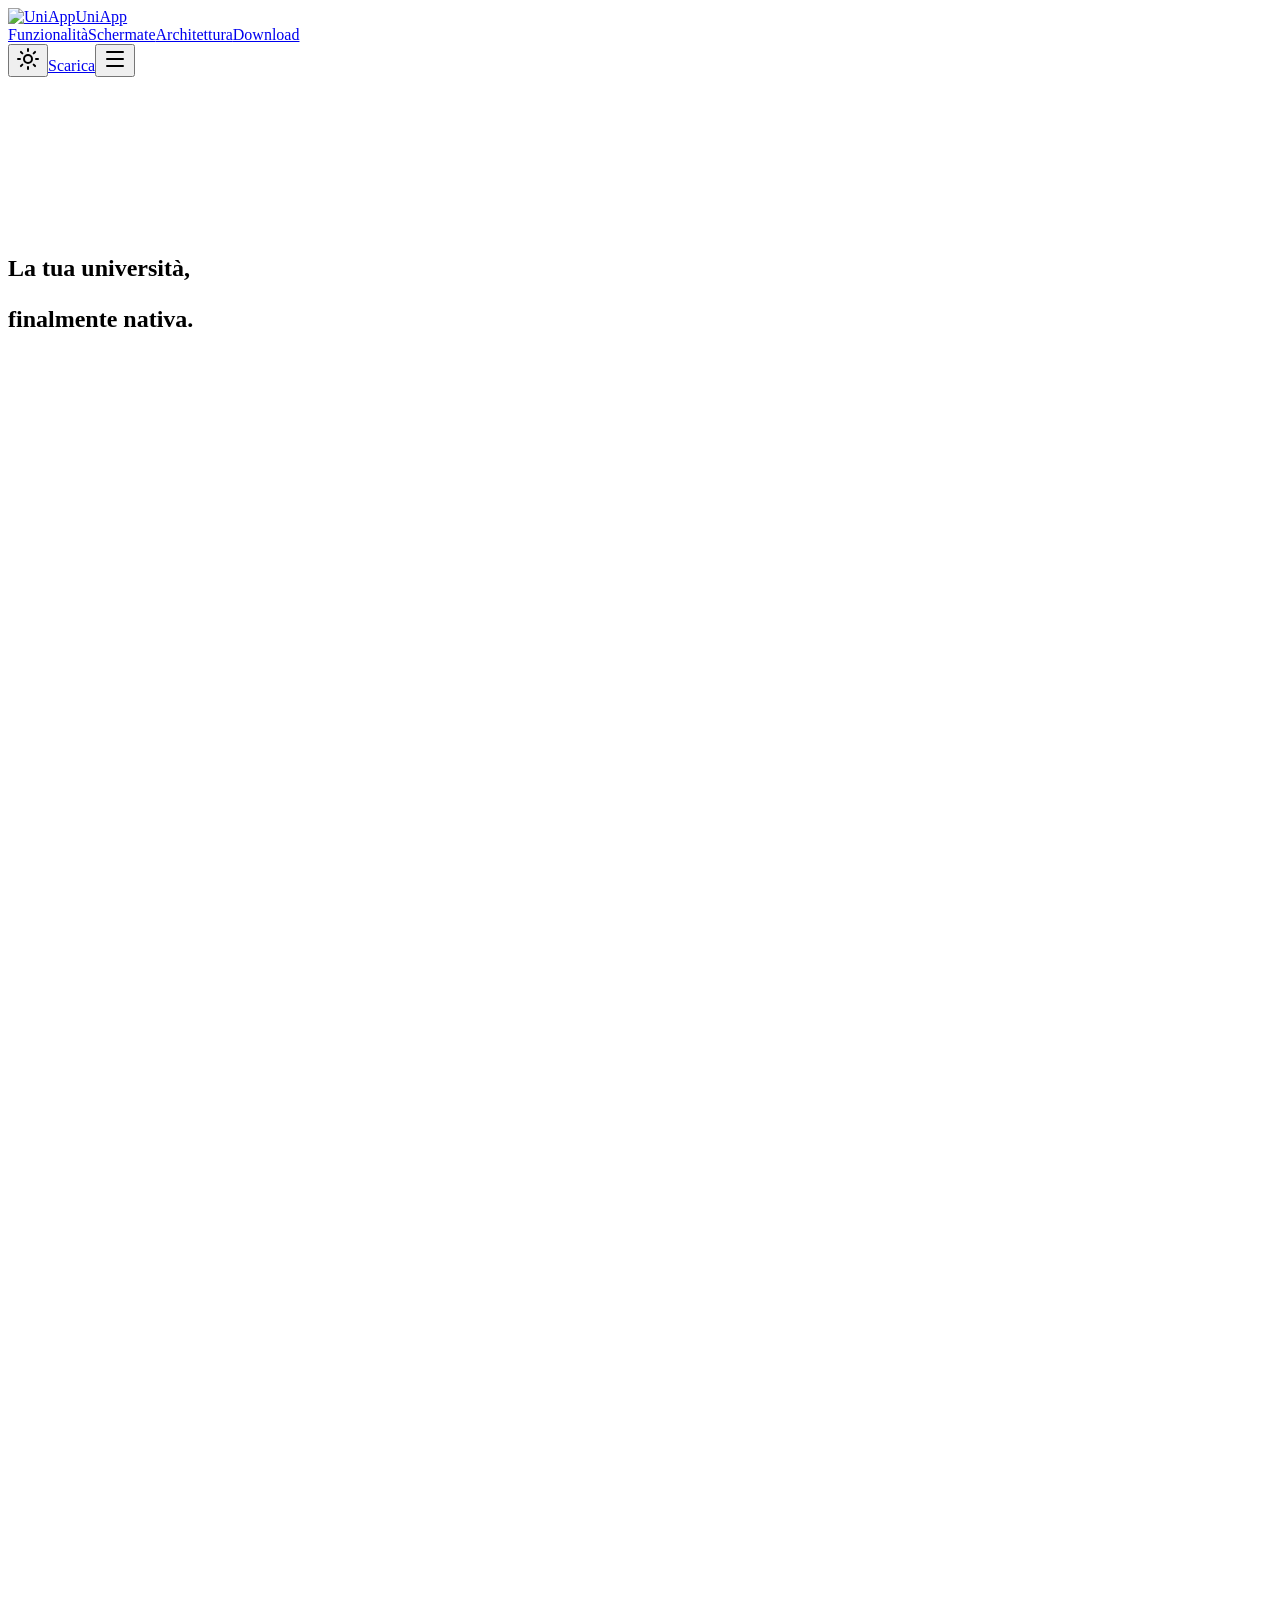
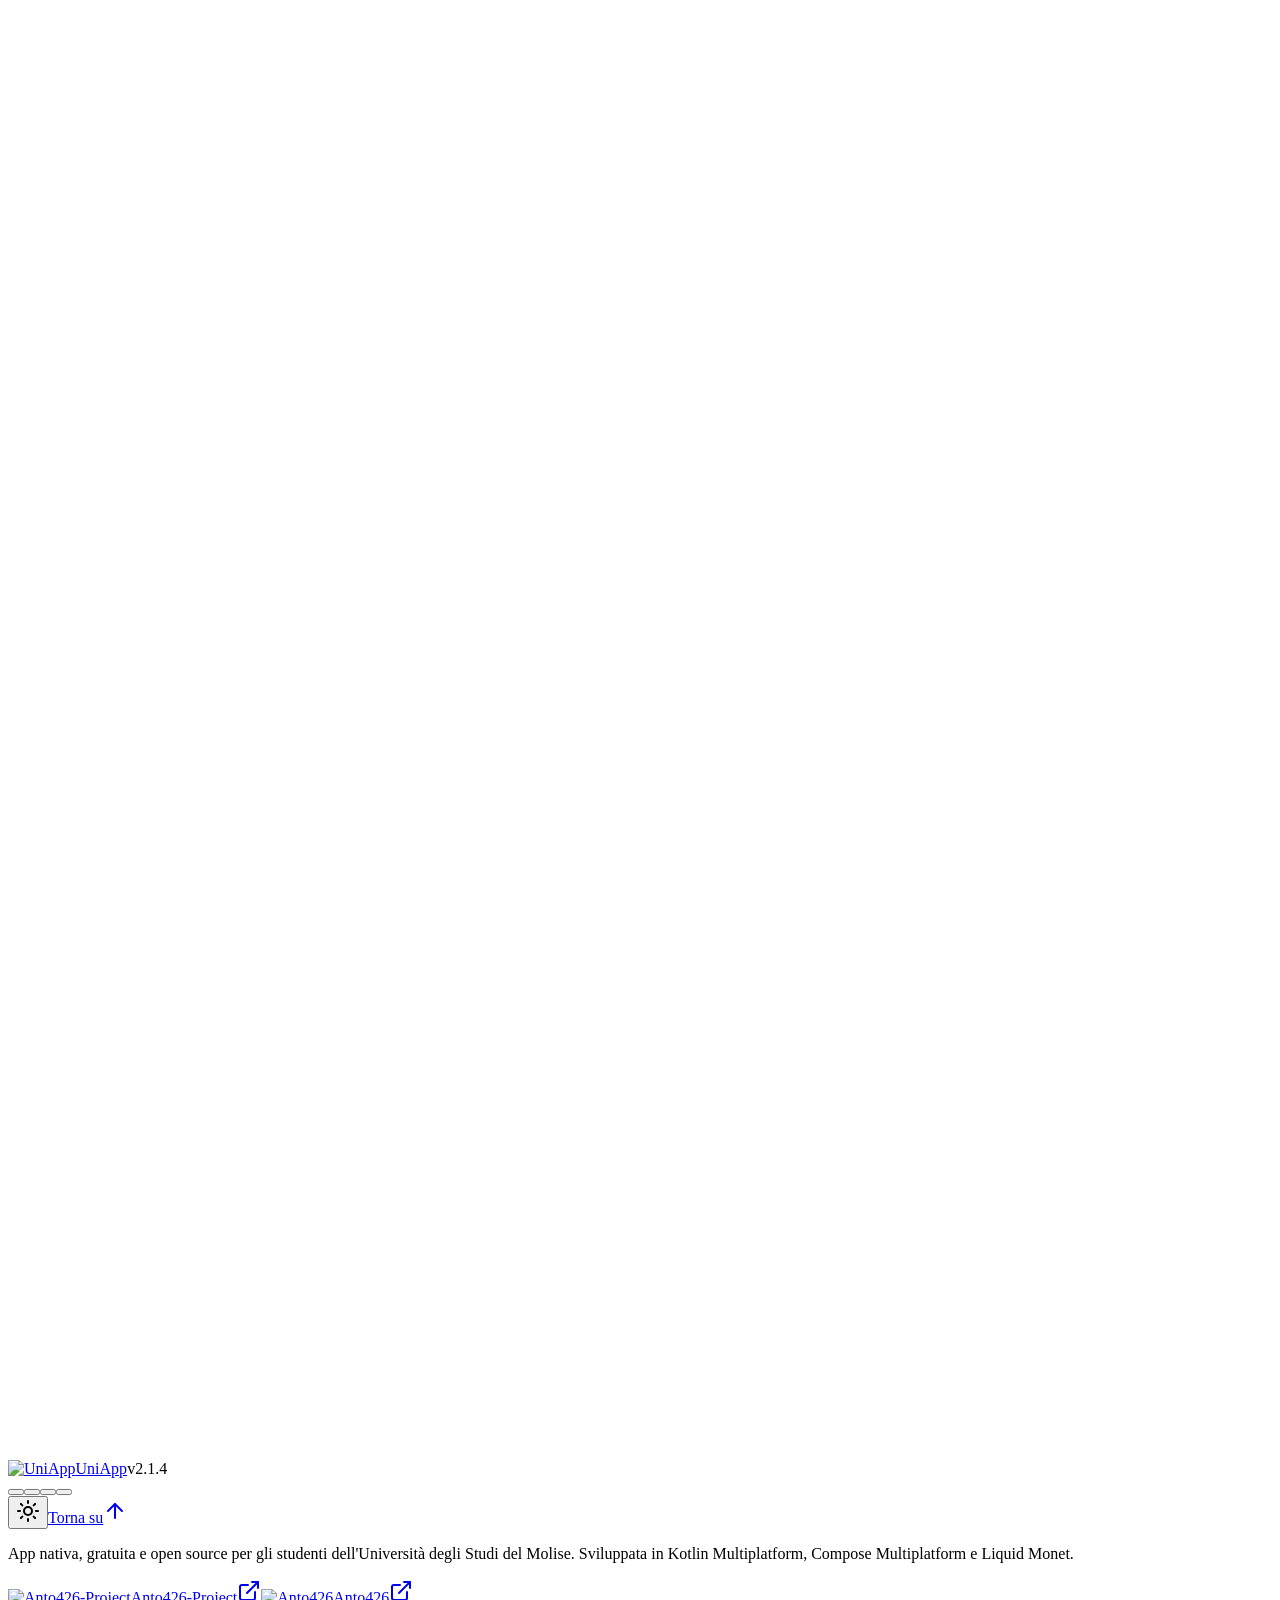
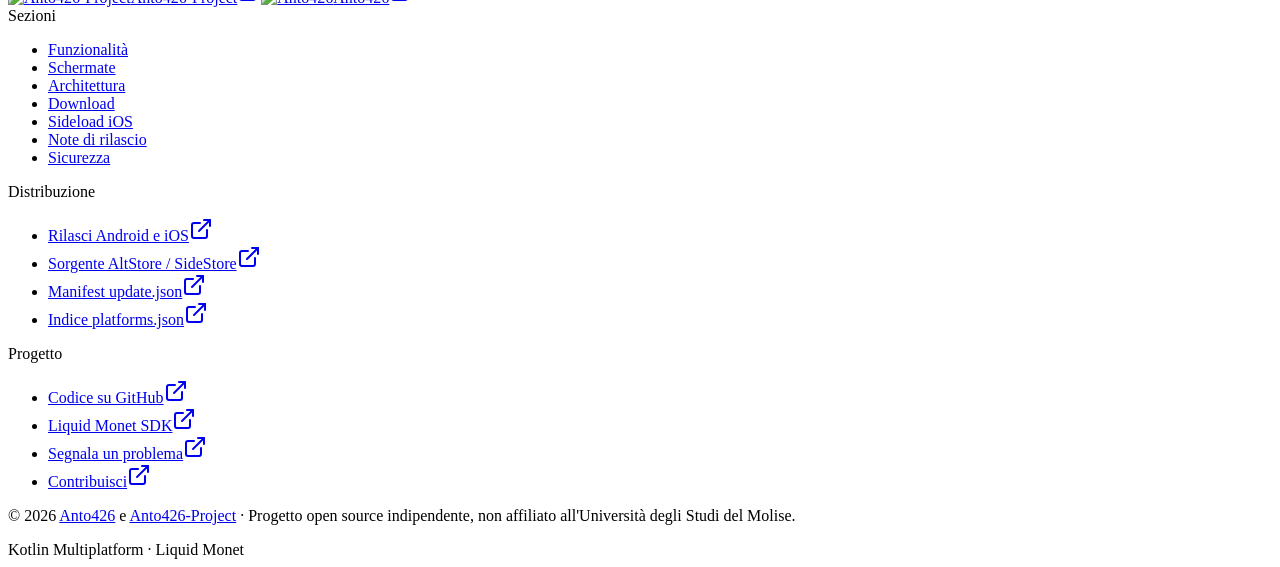
==== commit 37f94c70: "chore: publish UniApp website" ====
--- a/docs/index.html
+++ b/docs/index.html
@@ -1 +1 @@
-<!DOCTYPE html><html lang="it" data-appearance="dark" data-theme="sapphire"><head><meta charSet="utf-8"/><meta name="viewport" content="width=device-width, initial-scale=1"/><link rel="preload" as="image" href="/uniapp-upstream/assets/uniapp-icon.webp"/><link rel="preload" as="image" href="/uniapp-upstream/assets/screenshots/previews/sapphire-didattica.webp"/><link rel="preload" as="image" href="/uniapp-upstream/assets/screenshots/previews/sapphire-home.webp"/><link rel="preload" as="image" href="/uniapp-upstream/assets/screenshots/previews/sapphire-badge.webp"/><link rel="preload" as="image" href="/uniapp-upstream/assets/screenshots/previews/sapphire-servizi.webp"/><link rel="preload" as="image" href="https://github.com/Anto426-Project.png"/><link rel="preload" as="image" href="https://github.com/Anto426.png"/><link rel="stylesheet" href="/uniapp-upstream/_next/static/chunks/3my9cyl0adzle.css" data-precedence="next"/><link rel="preload" as="script" fetchPriority="low" href="/uniapp-upstream/_next/static/chunks/3y705tc4v-41-.js"/><script src="/uniapp-upstream/_next/static/chunks/2rv5jvl35qh22.js" async=""></script><script src="/uniapp-upstream/_next/static/chunks/1rihuxxdfe9g-.js" async=""></script><script src="/uniapp-upstream/_next/static/chunks/3e1pe0nbay_sb.js" async=""></script><script src="/uniapp-upstream/_next/static/chunks/turbopack-1o76c14ttys48.js" async=""></script><script src="/uniapp-upstream/_next/static/chunks/1ua2kfq9s-me6.js" async=""></script><script src="/uniapp-upstream/_next/static/chunks/38qds0jscww3n.js" async=""></script><script src="/uniapp-upstream/_next/static/chunks/3bghw7vvmg9wq.js" async=""></script><script src="/uniapp-upstream/_next/static/chunks/430iyhe8n6nfq.js" async=""></script><script src="/uniapp-upstream/_next/static/chunks/1o95or3ipp_x0.js" async=""></script><meta name="theme-color" content="#000000" media="(prefers-color-scheme: dark)"/><meta name="theme-color" content="#fbfbfd" media="(prefers-color-scheme: light)"/><title>UniApp · La tua università, finalmente nativa (Android e iOS)</title><meta name="description" content="Libretto, base di laurea, appelli, presenze QR, badge UniPass 3D, tasse e navette dell&#x27;Università degli Studi del Molise in un&#x27;app nativa open source per Android e iOS."/><meta name="author" content="Anto426"/><meta property="og:title" content="UniApp · La tua università, finalmente nativa"/><meta property="og:description" content="Libretto, simulatore laurea, badge UniPass 3D, presenze QR, tasse e navette offline per gli studenti dell&#x27;Università degli Studi del Molise."/><meta property="og:url" content="https://anto426-project.github.io/uniapp-upstream/"/><meta property="og:site_name" content="UniApp"/><meta property="og:type" content="website"/><meta name="twitter:card" content="summary"/><meta name="twitter:title" content="UniApp · La tua università, finalmente nativa"/><meta name="twitter:description" content="Libretto, simulatore laurea, badge UniPass 3D, presenze QR, tasse e navette offline per gli studenti dell&#x27;Università degli Studi del Molise."/><link rel="icon" href="/uniapp-upstream/favicon.svg" type="image/svg+xml"/><link rel="icon" href="/uniapp-upstream/favicon.ico" sizes="any"/><link rel="icon" href="/uniapp-upstream/favicon-32x32.png" sizes="32x32" type="image/png"/><link rel="icon" href="/uniapp-upstream/favicon-192x192.png" sizes="192x192" type="image/png"/><link rel="apple-touch-icon" href="/uniapp-upstream/apple-touch-icon.png" sizes="180x180" type="image/png"/><script src="/uniapp-upstream/_next/static/chunks/0cz1d0mv5g_q7.js" noModule=""></script></head><body><div hidden=""><!--$--><!--/$--></div><div class="ambient-backdrop" aria-hidden="true"><div class="ambient-wash-top"></div><div class="ambient-wash-bottom"></div></div><div data-modal-open="false"><header class="nav-island-wrap"><nav class="nav-island" data-scrolled="false" aria-label="Navigazione principale"><a href="#" class="nav-brand"><img src="/uniapp-upstream/assets/uniapp-icon.webp" alt="UniApp" width="26" height="26" class="nav-brand-icon"/><span class="nav-brand-title">UniApp</span></a><div class="nav-links-track"><a href="#features" class="nav-link-item"><span class="relative z-1">Funzionalità</span></a><a href="#screenshots" class="nav-link-item"><span class="relative z-1">Schermate</span></a><a href="#architecture" class="nav-link-item"><span class="relative z-1">Architettura</span></a><a href="#download" class="nav-link-item"><span class="relative z-1">Download</span></a></div><div class="nav-actions"><button type="button" class="appearance-toggle" aria-label="Attiva aspetto chiaro" title="Passa a tema chiaro"><svg xmlns="http://www.w3.org/2000/svg" width="24" height="24" viewBox="0 0 24 24" fill="none" stroke="currentColor" stroke-width="2" stroke-linecap="round" stroke-linejoin="round" class="lucide lucide-sun w-4 h-4" aria-hidden="true"><circle cx="12" cy="12" r="4"></circle><path d="M12 2v2"></path><path d="M12 20v2"></path><path d="m4.93 4.93 1.41 1.41"></path><path d="m17.66 17.66 1.41 1.41"></path><path d="M2 12h2"></path><path d="M20 12h2"></path><path d="m6.34 17.66-1.41 1.41"></path><path d="m19.07 4.93-1.41 1.41"></path></svg></button><a href="#download" class="nav-download-cta">Scarica</a><button type="button" class="nav-mobile-trigger" aria-label="Apri menu di navigazione" aria-expanded="false"><svg xmlns="http://www.w3.org/2000/svg" width="24" height="24" viewBox="0 0 24 24" fill="none" stroke="currentColor" stroke-width="2" stroke-linecap="round" stroke-linejoin="round" class="lucide lucide-menu w-4 h-4" aria-hidden="true"><path d="M4 5h16"></path><path d="M4 12h16"></path><path d="M4 19h16"></path></svg></button></div></nav></header></div><div class="page-stage" data-modal-open="false"><main id="main-content"><section class="hero-keynote"><div class="hero-aurora-layer" aria-hidden="true"><div class="relative h-full w-full overflow-hidden"><canvas class="absolute inset-0 block h-full w-full" aria-hidden="true"></canvas></div></div><div class="container-shell relative z-2"><div class="hero-keynote-header"><h1 class="type-hero"><p class="blur-text flex flex-wrap  justify-center"><span class="sr-only select-none">La tua università,</span><span class="inline-flex"><span aria-hidden="true" class="inline-block will-change-[transform,filter,opacity]" style="filter:blur(8px);opacity:0;transform:translateY(14px)">La </span></span><span class="inline-flex"><span aria-hidden="true" class="inline-block will-change-[transform,filter,opacity]" style="filter:blur(8px);opacity:0;transform:translateY(14px)">tua </span></span><span class="inline-flex"><span aria-hidden="true" class="inline-block will-change-[transform,filter,opacity]" style="filter:blur(8px);opacity:0;transform:translateY(14px)">università,</span></span></p><span class="hero-accent-text block"><p class="blur-text flex flex-wrap  justify-center"><span class="sr-only select-none">finalmente nativa.</span><span class="inline-flex"><span aria-hidden="true" class="inline-block will-change-[transform,filter,opacity]" style="filter:blur(8px);opacity:0;transform:translateY(14px)">finalmente </span></span><span class="inline-flex"><span aria-hidden="true" class="inline-block will-change-[transform,filter,opacity]" style="filter:blur(8px);opacity:0;transform:translateY(14px)">nativa.</span></span></p></span></h1><p class="hero-subtitle" style="opacity:0;transform:translateY(10px)">Libretto, simulatore laurea, appelli, presenze QR, badge UniPass e navette dell&#x27;Università degli Studi del Molise. Costruita in Kotlin Multiplatform su Liquid Monet, gratuita e senza tracciamento.</p><div class="hero-cta-row" style="opacity:0;transform:translateY(10px)"><a href="#download" class="btn-primary"><svg xmlns="http://www.w3.org/2000/svg" width="24" height="24" viewBox="0 0 24 24" fill="none" stroke="currentColor" stroke-width="2" stroke-linecap="round" stroke-linejoin="round" class="lucide lucide-download w-4 h-4" aria-hidden="true"><path d="M12 15V3"></path><path d="M21 15v4a2 2 0 0 1-2 2H5a2 2 0 0 1-2-2v-4"></path><path d="m7 10 5 5 5-5"></path></svg><span>Scarica UniApp</span></a><a href="https://github.com/Anto426-Project/Uniapp" target="_blank" rel="noopener noreferrer" class="btn-material"><span>Codice su GitHub</span><svg xmlns="http://www.w3.org/2000/svg" width="24" height="24" viewBox="0 0 24 24" fill="none" stroke="currentColor" stroke-width="2" stroke-linecap="round" stroke-linejoin="round" class="lucide lucide-chevron-right w-4 h-4 opacity-70" aria-hidden="true"><path d="m9 18 6-6-6-6"></path></svg></a></div></div><div class="hero-triptych-stage" style="opacity:0;transform:translateY(24px)"><div class="hero-triptych-glow" aria-hidden="true"></div><div class="hero-triptych"><button type="button" class="triptych-flank triptych-flank--left" aria-label="Apri anteprima Didattica e simulatore (Zaffiro)"><div class="device-screen"><span class="crossfade-frame"><img src="/uniapp-upstream/assets/screenshots/previews/sapphire-didattica.webp" alt="Schermata Didattica e simulatore di UniApp (Zaffiro)" width="480" height="1003" draggable="false" style="object-position:center center;opacity:1;transition:opacity 420ms cubic-bezier(0.22, 1, 0.36, 1)"/></span></div></button><button type="button" class="triptych-center" aria-label="Apri anteprima Dashboard (Zaffiro)" tabindex="0" style="transform:perspective(1200px)"><div class="device-frame"><div class="device-screen"><span class="crossfade-frame"><img src="/uniapp-upstream/assets/screenshots/previews/sapphire-home.webp" alt="Schermata Dashboard di UniApp (Zaffiro)" width="480" height="1003" draggable="false" style="object-position:center center;opacity:1;transition:opacity 420ms cubic-bezier(0.22, 1, 0.36, 1)"/></span><div class="device-sheen" aria-hidden="true"></div></div></div></button><button type="button" class="triptych-flank triptych-flank--right" aria-label="Apri anteprima Badge UniPass 3D (Zaffiro)"><div class="device-screen"><span class="crossfade-frame"><img src="/uniapp-upstream/assets/screenshots/previews/sapphire-badge.webp" alt="Schermata Badge UniPass 3D di UniApp (Zaffiro)" width="480" height="1003" draggable="false" style="object-position:center center;opacity:1;transition:opacity 420ms cubic-bezier(0.22, 1, 0.36, 1)"/></span></div></button></div><div class="hero-pigment-dock"><div class="fluid-segmented " role="group" aria-label="Scegli il tema dell&#x27;anteprima"><button type="button" class="fluid-segmented__btn" aria-pressed="true"><span class="fluid-segmented__indicator" aria-hidden="true"></span><span class="fluid-segmented__content"><span class="fluid-segmented__swatch" style="background-color:#4A90D9" aria-hidden="true"></span><span>Zaffiro</span></span></button><button type="button" class="fluid-segmented__btn" aria-pressed="false"><span class="fluid-segmented__content"><span class="fluid-segmented__swatch" style="background-color:#2ECC71" aria-hidden="true"></span><span>Smeraldo</span></span></button><button type="button" class="fluid-segmented__btn" aria-pressed="false"><span class="fluid-segmented__content"><span class="fluid-segmented__swatch" style="background-color:#E67E22" aria-hidden="true"></span><span>Tramonto</span></span></button><button type="button" class="fluid-segmented__btn" aria-pressed="false"><span class="fluid-segmented__content"><span class="fluid-segmented__swatch" style="background-color:#9B59B6" aria-hidden="true"></span><span>Viola</span></span></button></div></div></div></div></section><section id="features" class="section-block section-grouped"><div class="container-shell"><div class="" style="opacity:0;transform:translateY(16px)"><div class="section-header-split"><div><span class="type-eyebrow">Funzionalità</span><h2 class="type-title-1">Nata per chi vive il campus ogni giorno.</h2></div><p class="type-body section-split-sub">Precaricamento a tre livelli, cache cifrata e biglietti salvati in locale: tutto resta pronto anche nei corridoi senza segnale.</p></div></div><div class="" style="opacity:0;transform:translateY(16px)"><div class="bento-mosaic"><div class="relative isolate overflow-hidden rounded-3xl p-8 [background-color:var(--spotlight-card-surface)] [box-shadow:var(--spotlight-card-shadow)] bento-spot-tile bento-span-7" style="--spotlight-card-surface:#111111;--spotlight-card-border:rgba(255, 255, 255, 0.08);--spotlight-card-shadow:0 24px 48px -24px rgba(0, 0, 0, 0.6)"><span class="pointer-events-none absolute inset-0 -z-10 rounded-[inherit] opacity-0" aria-hidden="true"></span><span class="pointer-events-none absolute inset-0 -z-10 rounded-[inherit] bg-[length:160px_160px] opacity-0 mix-blend-overlay" style="background-image:url(&quot;data:image/svg+xml,%3Csvg xmlns=&#x27;http://www.w3.org/2000/svg&#x27; width=&#x27;160&#x27; height=&#x27;160&#x27;%3E%3Cfilter id=&#x27;n&#x27;%3E%3CfeTurbulence type=&#x27;fractalNoise&#x27; baseFrequency=&#x27;0.85&#x27; numOctaves=&#x27;2&#x27; stitchTiles=&#x27;stitch&#x27;/%3E%3CfeColorMatrix type=&#x27;saturate&#x27; values=&#x27;0&#x27;/%3E%3C/filter%3E%3Crect width=&#x27;100%25&#x27; height=&#x27;100%25&#x27; filter=&#x27;url(%23n)&#x27;/%3E%3C/svg%3E&quot;)" aria-hidden="true"></span><div class="bento-hero-split"><div class="flex flex-col items-start gap-3"><span class="type-eyebrow">Didattica e carriera</span><h3 class="type-title-2">Media, CFU e simulatore di laurea sempre allineati.</h3><p class="type-callout">Dal libretto passi al piano di studi, simuli i voti sugli esami rimanenti e apri le schede insegnamento con programmi completi e link al Course Catalogue CINECA.</p><div class="bento-metric-chips"><span class="metric-chip">Base di laurea</span><span class="metric-chip">Course Catalogue</span><span class="metric-chip">Cache offline</span></div></div><div class="bento-phone-well"><button type="button" class="bento-phone-trigger" aria-label="Apri a schermo intero: Didattica e simulatore"><div class="bento-phone-inner"><span class="crossfade-frame"><img src="/uniapp-upstream/assets/screenshots/previews/sapphire-didattica.webp" alt="Schermata Didattica e simulatore di UniApp con tema Zaffiro" width="480" height="880" loading="lazy" draggable="false" style="object-position:top center;opacity:1;transition:opacity 420ms cubic-bezier(0.22, 1, 0.36, 1)"/></span></div></button></div></div><span class="pointer-events-none absolute inset-0 z-[1] rounded-[inherit] p-px [background:var(--spotlight-card-border)] [-webkit-mask:linear-gradient(#000_0_0)_content-box,linear-gradient(#000_0_0)] [-webkit-mask-composite:xor] [mask:linear-gradient(#000_0_0)_content-box_exclude,linear-gradient(#000_0_0)]" aria-hidden="true"></span><span class="pointer-events-none absolute inset-0 z-[1] rounded-[inherit] p-px opacity-0 [-webkit-mask:linear-gradient(#000_0_0)_content-box,linear-gradient(#000_0_0)] [-webkit-mask-composite:xor] [mask:linear-gradient(#000_0_0)_content-box_exclude,linear-gradient(#000_0_0)]" aria-hidden="true"></span></div><div class="relative isolate overflow-hidden rounded-3xl p-8 [background-color:var(--spotlight-card-surface)] [box-shadow:var(--spotlight-card-shadow)] bento-spot-tile bento-span-5 bento-badge-card" style="--spotlight-card-surface:#111111;--spotlight-card-border:rgba(255, 255, 255, 0.08);--spotlight-card-shadow:0 24px 48px -24px rgba(0, 0, 0, 0.6)"><span class="pointer-events-none absolute inset-0 -z-10 rounded-[inherit] opacity-0" aria-hidden="true"></span><span class="pointer-events-none absolute inset-0 -z-10 rounded-[inherit] bg-[length:160px_160px] opacity-0 mix-blend-overlay" style="background-image:url(&quot;data:image/svg+xml,%3Csvg xmlns=&#x27;http://www.w3.org/2000/svg&#x27; width=&#x27;160&#x27; height=&#x27;160&#x27;%3E%3Cfilter id=&#x27;n&#x27;%3E%3CfeTurbulence type=&#x27;fractalNoise&#x27; baseFrequency=&#x27;0.85&#x27; numOctaves=&#x27;2&#x27; stitchTiles=&#x27;stitch&#x27;/%3E%3CfeColorMatrix type=&#x27;saturate&#x27; values=&#x27;0&#x27;/%3E%3C/filter%3E%3Crect width=&#x27;100%25&#x27; height=&#x27;100%25&#x27; filter=&#x27;url(%23n)&#x27;/%3E%3C/svg%3E&quot;)" aria-hidden="true"></span><div class="flex flex-col items-start gap-2.5"><span class="type-eyebrow">UniPass e aula</span><h3 class="type-title-2">Badge 3D e scanner QR nativo.</h3><p class="type-callout">Gira la tessera digitale UniPass per mostrare il QR accademico generato sul dispositivo e registra le presenze in aula con mirino animato e torcia.</p></div><div class="bento-phone-well bento-phone-well--compact"><button type="button" class="bento-phone-trigger" aria-label="Apri a schermo intero: Badge UniPass 3D"><div class="bento-phone-inner"><span class="crossfade-frame"><img src="/uniapp-upstream/assets/screenshots/previews/sapphire-badge.webp" alt="Schermata Badge UniPass 3D di UniApp con tema Zaffiro" width="480" height="880" loading="lazy" draggable="false" style="object-position:top center;opacity:1;transition:opacity 420ms cubic-bezier(0.22, 1, 0.36, 1)"/></span></div></button></div><span class="pointer-events-none absolute inset-0 z-[1] rounded-[inherit] p-px [background:var(--spotlight-card-border)] [-webkit-mask:linear-gradient(#000_0_0)_content-box,linear-gradient(#000_0_0)] [-webkit-mask-composite:xor] [mask:linear-gradient(#000_0_0)_content-box_exclude,linear-gradient(#000_0_0)]" aria-hidden="true"></span><span class="pointer-events-none absolute inset-0 z-[1] rounded-[inherit] p-px opacity-0 [-webkit-mask:linear-gradient(#000_0_0)_content-box,linear-gradient(#000_0_0)] [-webkit-mask-composite:xor] [mask:linear-gradient(#000_0_0)_content-box_exclude,linear-gradient(#000_0_0)]" aria-hidden="true"></span></div><div class="relative isolate overflow-hidden rounded-3xl p-8 [background-color:var(--spotlight-card-surface)] [box-shadow:var(--spotlight-card-shadow)] bento-spot-tile bento-span-4" style="--spotlight-card-surface:#111111;--spotlight-card-border:rgba(255, 255, 255, 0.08);--spotlight-card-shadow:0 24px 48px -24px rgba(0, 0, 0, 0.6)"><span class="pointer-events-none absolute inset-0 -z-10 rounded-[inherit] opacity-0" aria-hidden="true"></span><span class="pointer-events-none absolute inset-0 -z-10 rounded-[inherit] bg-[length:160px_160px] opacity-0 mix-blend-overlay" style="background-image:url(&quot;data:image/svg+xml,%3Csvg xmlns=&#x27;http://www.w3.org/2000/svg&#x27; width=&#x27;160&#x27; height=&#x27;160&#x27;%3E%3Cfilter id=&#x27;n&#x27;%3E%3CfeTurbulence type=&#x27;fractalNoise&#x27; baseFrequency=&#x27;0.85&#x27; numOctaves=&#x27;2&#x27; stitchTiles=&#x27;stitch&#x27;/%3E%3CfeColorMatrix type=&#x27;saturate&#x27; values=&#x27;0&#x27;/%3E%3C/filter%3E%3Crect width=&#x27;100%25&#x27; height=&#x27;100%25&#x27; filter=&#x27;url(%23n)&#x27;/%3E%3C/svg%3E&quot;)" aria-hidden="true"></span><div class="bento-compact-body"><div class="icon-badge"><svg xmlns="http://www.w3.org/2000/svg" width="24" height="24" viewBox="0 0 24 24" fill="none" stroke="currentColor" stroke-width="2" stroke-linecap="round" stroke-linejoin="round" class="lucide lucide-calendar-check w-4 h-4" aria-hidden="true"><path d="M8 2v3"></path><path d="M16 2v3"></path><rect x="3" y="3" width="18" height="18" rx="2"></rect><path d="M3 9h18"></path><path d="m9 15 2 2 4-4"></path></svg></div><h3 class="type-headline">Appelli, tasse e OPIS</h3><p class="type-callout">Prenota o annulla appelli, controlla le rate, compila i questionari OPIS in app e apri Esse3, Moodle, Segreteria ed Email di Ateneo.</p></div><span class="pointer-events-none absolute inset-0 z-[1] rounded-[inherit] p-px [background:var(--spotlight-card-border)] [-webkit-mask:linear-gradient(#000_0_0)_content-box,linear-gradient(#000_0_0)] [-webkit-mask-composite:xor] [mask:linear-gradient(#000_0_0)_content-box_exclude,linear-gradient(#000_0_0)]" aria-hidden="true"></span><span class="pointer-events-none absolute inset-0 z-[1] rounded-[inherit] p-px opacity-0 [-webkit-mask:linear-gradient(#000_0_0)_content-box,linear-gradient(#000_0_0)] [-webkit-mask-composite:xor] [mask:linear-gradient(#000_0_0)_content-box_exclude,linear-gradient(#000_0_0)]" aria-hidden="true"></span></div><div class="relative isolate overflow-hidden rounded-3xl p-8 [background-color:var(--spotlight-card-surface)] [box-shadow:var(--spotlight-card-shadow)] bento-spot-tile bento-span-4" style="--spotlight-card-surface:#111111;--spotlight-card-border:rgba(255, 255, 255, 0.08);--spotlight-card-shadow:0 24px 48px -24px rgba(0, 0, 0, 0.6)"><span class="pointer-events-none absolute inset-0 -z-10 rounded-[inherit] opacity-0" aria-hidden="true"></span><span class="pointer-events-none absolute inset-0 -z-10 rounded-[inherit] bg-[length:160px_160px] opacity-0 mix-blend-overlay" style="background-image:url(&quot;data:image/svg+xml,%3Csvg xmlns=&#x27;http://www.w3.org/2000/svg&#x27; width=&#x27;160&#x27; height=&#x27;160&#x27;%3E%3Cfilter id=&#x27;n&#x27;%3E%3CfeTurbulence type=&#x27;fractalNoise&#x27; baseFrequency=&#x27;0.85&#x27; numOctaves=&#x27;2&#x27; stitchTiles=&#x27;stitch&#x27;/%3E%3CfeColorMatrix type=&#x27;saturate&#x27; values=&#x27;0&#x27;/%3E%3C/filter%3E%3Crect width=&#x27;100%25&#x27; height=&#x27;100%25&#x27; filter=&#x27;url(%23n)&#x27;/%3E%3C/svg%3E&quot;)" aria-hidden="true"></span><div class="bento-compact-body"><div class="icon-badge"><svg xmlns="http://www.w3.org/2000/svg" width="24" height="24" viewBox="0 0 24 24" fill="none" stroke="currentColor" stroke-width="2" stroke-linecap="round" stroke-linejoin="round" class="lucide lucide-bus w-4 h-4" aria-hidden="true"><path d="M8 6v6"></path><path d="M15 6v6"></path><path d="M2 12h19.6"></path><path d="M18 18h3s.5-1.7.8-2.8c.1-.4.2-.8.2-1.2 0-.4-.1-.8-.2-1.2l-1.4-5C20.1 6.8 19.1 6 18 6H4a2 2 0 0 0-2 2v10h3"></path><circle cx="7" cy="18" r="2"></circle><path d="M9 18h5"></path><circle cx="16" cy="18" r="2"></circle></svg></div><h3 class="type-headline">Navette e biglietti offline</h3><p class="type-callout">Prenota corse feriali fino a 15 giorni, consulta le fermate e conserva i biglietti originali con barcode leggibili anche senza rete.</p></div><span class="pointer-events-none absolute inset-0 z-[1] rounded-[inherit] p-px [background:var(--spotlight-card-border)] [-webkit-mask:linear-gradient(#000_0_0)_content-box,linear-gradient(#000_0_0)] [-webkit-mask-composite:xor] [mask:linear-gradient(#000_0_0)_content-box_exclude,linear-gradient(#000_0_0)]" aria-hidden="true"></span><span class="pointer-events-none absolute inset-0 z-[1] rounded-[inherit] p-px opacity-0 [-webkit-mask:linear-gradient(#000_0_0)_content-box,linear-gradient(#000_0_0)] [-webkit-mask-composite:xor] [mask:linear-gradient(#000_0_0)_content-box_exclude,linear-gradient(#000_0_0)]" aria-hidden="true"></span></div><div class="relative isolate overflow-hidden rounded-3xl p-8 [background-color:var(--spotlight-card-surface)] [box-shadow:var(--spotlight-card-shadow)] bento-spot-tile bento-span-4" style="--spotlight-card-surface:#111111;--spotlight-card-border:rgba(255, 255, 255, 0.08);--spotlight-card-shadow:0 24px 48px -24px rgba(0, 0, 0, 0.6)"><span class="pointer-events-none absolute inset-0 -z-10 rounded-[inherit] opacity-0" aria-hidden="true"></span><span class="pointer-events-none absolute inset-0 -z-10 rounded-[inherit] bg-[length:160px_160px] opacity-0 mix-blend-overlay" style="background-image:url(&quot;data:image/svg+xml,%3Csvg xmlns=&#x27;http://www.w3.org/2000/svg&#x27; width=&#x27;160&#x27; height=&#x27;160&#x27;%3E%3Cfilter id=&#x27;n&#x27;%3E%3CfeTurbulence type=&#x27;fractalNoise&#x27; baseFrequency=&#x27;0.85&#x27; numOctaves=&#x27;2&#x27; stitchTiles=&#x27;stitch&#x27;/%3E%3CfeColorMatrix type=&#x27;saturate&#x27; values=&#x27;0&#x27;/%3E%3C/filter%3E%3Crect width=&#x27;100%25&#x27; height=&#x27;100%25&#x27; filter=&#x27;url(%23n)&#x27;/%3E%3C/svg%3E&quot;)" aria-hidden="true"></span><div class="bento-compact-body"><div class="icon-badge"><svg xmlns="http://www.w3.org/2000/svg" width="24" height="24" viewBox="0 0 24 24" fill="none" stroke="currentColor" stroke-width="2" stroke-linecap="round" stroke-linejoin="round" class="lucide lucide-users w-4 h-4" aria-hidden="true"><path d="M16 21v-2a4 4 0 0 0-4-4H6a4 4 0 0 0-4 4v2"></path><path d="M16 3.128a4 4 0 0 1 0 7.744"></path><path d="M22 21v-2a4 4 0 0 0-3-3.87"></path><circle cx="9" cy="7" r="4"></circle></svg></div><h3 class="type-headline">Multi-account, Color Lab e 10 lingue</h3><p class="type-callout">Più profili e carriere con sessioni cifrate isolate, Area Docente, rubrica sedi, tinta libera HSB, RGB o HEX e 10 lingue disponibili.</p></div><span class="pointer-events-none absolute inset-0 z-[1] rounded-[inherit] p-px [background:var(--spotlight-card-border)] [-webkit-mask:linear-gradient(#000_0_0)_content-box,linear-gradient(#000_0_0)] [-webkit-mask-composite:xor] [mask:linear-gradient(#000_0_0)_content-box_exclude,linear-gradient(#000_0_0)]" aria-hidden="true"></span><span class="pointer-events-none absolute inset-0 z-[1] rounded-[inherit] p-px opacity-0 [-webkit-mask:linear-gradient(#000_0_0)_content-box,linear-gradient(#000_0_0)] [-webkit-mask-composite:xor] [mask:linear-gradient(#000_0_0)_content-box_exclude,linear-gradient(#000_0_0)]" aria-hidden="true"></span></div></div></div></div></section><section id="screenshots" class="section-block"><div class="container-shell"><div class="" style="opacity:0;transform:translateY(16px)"><div class="section-header-center"><span class="type-eyebrow">Design Liquid Monet</span><h2 class="type-title-1">Vetro ottico, luce e colore che seguono il tuo stile.</h2><p class="type-body">Motore dinamico Material You, quattro preset curati e Color Lab su misura, con sfondi animati Orbital Pulse, Aurora, Mesh Glow e Radiant Beam.</p><div class="gallery-controls-row"><div class="fluid-segmented " role="group" aria-label="Scegli il tema delle schermate"><button type="button" class="fluid-segmented__btn" aria-pressed="true"><span class="fluid-segmented__indicator" aria-hidden="true"></span><span class="fluid-segmented__content"><span class="fluid-segmented__swatch" style="background-color:#4A90D9" aria-hidden="true"></span><span>Zaffiro</span></span></button><button type="button" class="fluid-segmented__btn" aria-pressed="false"><span class="fluid-segmented__content"><span class="fluid-segmented__swatch" style="background-color:#2ECC71" aria-hidden="true"></span><span>Smeraldo</span></span></button><button type="button" class="fluid-segmented__btn" aria-pressed="false"><span class="fluid-segmented__content"><span class="fluid-segmented__swatch" style="background-color:#E67E22" aria-hidden="true"></span><span>Tramonto</span></span></button><button type="button" class="fluid-segmented__btn" aria-pressed="false"><span class="fluid-segmented__content"><span class="fluid-segmented__swatch" style="background-color:#9B59B6" aria-hidden="true"></span><span>Viola</span></span></button></div><button type="button" class="gallery-appearance-btn" aria-label="Passa alle schermate in tema chiaro" aria-pressed="false"><svg xmlns="http://www.w3.org/2000/svg" width="24" height="24" viewBox="0 0 24 24" fill="none" stroke="currentColor" stroke-width="2" stroke-linecap="round" stroke-linejoin="round" class="lucide lucide-sun w-3.5 h-3.5" aria-hidden="true"><circle cx="12" cy="12" r="4"></circle><path d="M12 2v2"></path><path d="M12 20v2"></path><path d="m4.93 4.93 1.41 1.41"></path><path d="m17.66 17.66 1.41 1.41"></path><path d="M2 12h2"></path><path d="M20 12h2"></path><path d="m6.34 17.66-1.41 1.41"></path><path d="m19.07 4.93-1.41 1.41"></path></svg><span>Chiaro</span></button></div></div></div><div class="" style="opacity:0;transform:translateY(16px)"><div class="screenshot-carousel" role="region" aria-roledescription="carosello" aria-label="Schermate di UniApp"><div class="screenshot-carousel__shell"><div class="screenshot-carousel__halo" aria-hidden="true"></div><button type="button" class="carousel-edge-btn carousel-edge-btn--left" aria-label="Schermata precedente"><svg xmlns="http://www.w3.org/2000/svg" width="24" height="24" viewBox="0 0 24 24" fill="none" stroke="currentColor" stroke-width="2" stroke-linecap="round" stroke-linejoin="round" class="lucide lucide-chevron-left w-5 h-5" aria-hidden="true"><path d="m15 18-6-6 6-6"></path></svg></button><button type="button" class="carousel-edge-btn carousel-edge-btn--right" aria-label="Schermata successiva"><svg xmlns="http://www.w3.org/2000/svg" width="24" height="24" viewBox="0 0 24 24" fill="none" stroke="currentColor" stroke-width="2" stroke-linecap="round" stroke-linejoin="round" class="lucide lucide-chevron-right w-5 h-5" aria-hidden="true"><path d="m9 18 6-6-6-6"></path></svg></button><div class="screenshot-carousel__viewport"><div class="screenshot-carousel__track"><div class="screenshot-carousel__slide" role="group" aria-roledescription="schermata" aria-label="1 di 8" data-selected="true"><div class="screenshot-carousel__slide-inner"><button type="button" class="screenshot-carousel__card" tabindex="0" aria-label="Apri a schermo intero: Dashboard"><div class="screenshot-carousel__screen"><span class="crossfade-frame"><img src="/uniapp-upstream/assets/screenshots/previews/sapphire-home.webp" alt="Dashboard" width="480" height="1003" loading="eager" decoding="async" draggable="false" style="object-position:center center;opacity:1;transition:opacity 420ms cubic-bezier(0.22, 1, 0.36, 1)"/></span><span class="screenshot-carousel__zoom-hint" aria-hidden="true"><svg xmlns="http://www.w3.org/2000/svg" width="24" height="24" viewBox="0 0 24 24" fill="none" stroke="currentColor" stroke-width="2" stroke-linecap="round" stroke-linejoin="round" class="lucide lucide-maximize-2 w-3.5 h-3.5" aria-hidden="true"><path d="M15 3h6v6"></path><path d="m21 3-7 7"></path><path d="m3 21 7-7"></path><path d="M9 21H3v-6"></path></svg></span></div></button></div></div><div class="screenshot-carousel__slide" role="group" aria-roledescription="schermata" aria-label="2 di 8" data-selected="false"><div class="screenshot-carousel__slide-inner"><button type="button" class="screenshot-carousel__card" tabindex="-1" aria-label="Mostra Servizi e portali"><div class="screenshot-carousel__screen"><span class="crossfade-frame"><img src="/uniapp-upstream/assets/screenshots/previews/sapphire-servizi.webp" alt="Servizi e portali" width="480" height="1003" loading="eager" decoding="async" draggable="false" style="object-position:center center;opacity:1;transition:opacity 420ms cubic-bezier(0.22, 1, 0.36, 1)"/></span></div></button></div></div><div class="screenshot-carousel__slide" role="group" aria-roledescription="schermata" aria-label="3 di 8" data-selected="false"><div class="screenshot-carousel__slide-inner"><button type="button" class="screenshot-carousel__card" tabindex="-1" aria-label="Mostra Didattica e simulatore"><div class="screenshot-carousel__screen"><span class="crossfade-frame"><img src="/uniapp-upstream/assets/screenshots/previews/sapphire-didattica.webp" alt="Didattica e simulatore" width="480" height="1003" loading="eager" decoding="async" draggable="false" style="object-position:center center;opacity:1;transition:opacity 420ms cubic-bezier(0.22, 1, 0.36, 1)"/></span></div></button></div></div><div class="screenshot-carousel__slide" role="group" aria-roledescription="schermata" aria-label="4 di 8" data-selected="false"><div class="screenshot-carousel__slide-inner"><button type="button" class="screenshot-carousel__card" tabindex="-1" aria-label="Mostra Badge UniPass 3D"><div class="screenshot-carousel__screen"><span class="crossfade-frame"><img src="/uniapp-upstream/assets/screenshots/previews/sapphire-badge.webp" alt="Badge UniPass 3D" width="480" height="1003" loading="eager" decoding="async" draggable="false" style="object-position:center center;opacity:1;transition:opacity 420ms cubic-bezier(0.22, 1, 0.36, 1)"/></span></div></button></div></div><div class="screenshot-carousel__slide" role="group" aria-roledescription="schermata" aria-label="5 di 8" data-selected="false"><div class="screenshot-carousel__slide-inner"><button type="button" class="screenshot-carousel__card" tabindex="-1" aria-label="Mostra Impostazioni e profili"><div class="screenshot-carousel__screen"><span class="crossfade-frame"><img src="/uniapp-upstream/assets/screenshots/previews/sapphire-impostazioni.webp" alt="Impostazioni e profili" width="480" height="1003" loading="lazy" decoding="async" draggable="false" style="object-position:center center;opacity:1;transition:opacity 420ms cubic-bezier(0.22, 1, 0.36, 1)"/></span></div></button></div></div><div class="screenshot-carousel__slide" role="group" aria-roledescription="schermata" aria-label="6 di 8" data-selected="false"><div class="screenshot-carousel__slide-inner"><button type="button" class="screenshot-carousel__card" tabindex="-1" aria-label="Mostra Updater integrato"><div class="screenshot-carousel__screen"><span class="crossfade-frame"><img src="/uniapp-upstream/assets/screenshots/previews/sapphire-aggiornamenti.webp" alt="Updater integrato" width="480" height="1003" loading="lazy" decoding="async" draggable="false" style="object-position:center center;opacity:1;transition:opacity 420ms cubic-bezier(0.22, 1, 0.36, 1)"/></span></div></button></div></div><div class="screenshot-carousel__slide" role="group" aria-roledescription="schermata" aria-label="7 di 8" data-selected="false"><div class="screenshot-carousel__slide-inner"><button type="button" class="screenshot-carousel__card" tabindex="-1" aria-label="Mostra Progetto open source"><div class="screenshot-carousel__screen"><span class="crossfade-frame"><img src="/uniapp-upstream/assets/screenshots/previews/sapphire-info.webp" alt="Progetto open source" width="480" height="1003" loading="lazy" decoding="async" draggable="false" style="object-position:center center;opacity:1;transition:opacity 420ms cubic-bezier(0.22, 1, 0.36, 1)"/></span></div></button></div></div><div class="screenshot-carousel__slide" role="group" aria-roledescription="schermata" aria-label="8 di 8" data-selected="false"><div class="screenshot-carousel__slide-inner"><button type="button" class="screenshot-carousel__card" tabindex="-1" aria-label="Mostra Creatore e crediti"><div class="screenshot-carousel__screen"><span class="crossfade-frame"><img src="/uniapp-upstream/assets/screenshots/previews/sapphire-crediti.webp" alt="Creatore e crediti" width="480" height="1003" loading="lazy" decoding="async" draggable="false" style="object-position:center center;opacity:1;transition:opacity 420ms cubic-bezier(0.22, 1, 0.36, 1)"/></span></div></button></div></div></div></div></div><div class="screenshot-carousel__meta"><div class="screenshot-carousel__meta-head"><h3 class="type-headline">Dashboard</h3><span class="screenshot-carousel__position" aria-live="polite" aria-atomic="true">1<!-- --> / <!-- -->8</span></div><p class="type-callout">Media ponderata, base di laurea, CFU, scadenze imminenti, accesso rapido personalizzabile e notizie.</p><div class="screenshot-carousel__dots" role="tablist" aria-label="Scegli schermata"><button type="button" role="tab" aria-selected="true" aria-label="Vai a Dashboard" class="screenshot-carousel__dot" data-active="true"></button><button type="button" role="tab" aria-selected="false" aria-label="Vai a Servizi e portali" class="screenshot-carousel__dot" data-active="false"></button><button type="button" role="tab" aria-selected="false" aria-label="Vai a Didattica e simulatore" class="screenshot-carousel__dot" data-active="false"></button><button type="button" role="tab" aria-selected="false" aria-label="Vai a Badge UniPass 3D" class="screenshot-carousel__dot" data-active="false"></button><button type="button" role="tab" aria-selected="false" aria-label="Vai a Impostazioni e profili" class="screenshot-carousel__dot" data-active="false"></button><button type="button" role="tab" aria-selected="false" aria-label="Vai a Updater integrato" class="screenshot-carousel__dot" data-active="false"></button><button type="button" role="tab" aria-selected="false" aria-label="Vai a Progetto open source" class="screenshot-carousel__dot" data-active="false"></button><button type="button" role="tab" aria-selected="false" aria-label="Vai a Creatore e crediti" class="screenshot-carousel__dot" data-active="false"></button></div></div></div></div></div></section><section id="architecture" class="section-block section-grouped"><div class="container-shell"><div class="" style="opacity:0;transform:translateY(16px)"><div class="section-header-split"><div><span class="type-eyebrow">Architettura</span><h2 class="type-title-1">Kotlin Multiplatform sotto il cofano.</h2></div><div class="arch-header-controls"><div class="fluid-segmented fluid-segmented--compact" role="group" aria-label="Sezioni dell&#x27;architettura"><button type="button" class="fluid-segmented__btn" aria-pressed="true"><span class="fluid-segmented__indicator" aria-hidden="true"></span><span class="fluid-segmented__content"><span>Liquid Monet</span></span></button><button type="button" class="fluid-segmented__btn" aria-pressed="false"><span class="fluid-segmented__content"><span>Sicurezza</span></span></button><button type="button" class="fluid-segmented__btn" aria-pressed="false"><span class="fluid-segmented__content"><span>Open source</span></span></button></div></div></div></div><div class="" style="opacity:0;transform:translateY(16px)"><div class="relative isolate overflow-hidden rounded-3xl p-8 [background-color:var(--spotlight-card-surface)] [box-shadow:var(--spotlight-card-shadow)] arch-spot-panel" style="--spotlight-card-surface:#111111;--spotlight-card-border:rgba(255, 255, 255, 0.08);--spotlight-card-shadow:0 24px 48px -24px rgba(0, 0, 0, 0.6)"><span class="pointer-events-none absolute inset-0 -z-10 rounded-[inherit] opacity-0" aria-hidden="true"></span><span class="pointer-events-none absolute inset-0 -z-10 rounded-[inherit] bg-[length:160px_160px] opacity-0 mix-blend-overlay" style="background-image:url(&quot;data:image/svg+xml,%3Csvg xmlns=&#x27;http://www.w3.org/2000/svg&#x27; width=&#x27;160&#x27; height=&#x27;160&#x27;%3E%3Cfilter id=&#x27;n&#x27;%3E%3CfeTurbulence type=&#x27;fractalNoise&#x27; baseFrequency=&#x27;0.85&#x27; numOctaves=&#x27;2&#x27; stitchTiles=&#x27;stitch&#x27;/%3E%3CfeColorMatrix type=&#x27;saturate&#x27; values=&#x27;0&#x27;/%3E%3C/filter%3E%3Crect width=&#x27;100%25&#x27; height=&#x27;100%25&#x27; filter=&#x27;url(%23n)&#x27;/%3E%3C/svg%3E&quot;)" aria-hidden="true"></span><div class="arch-panel-grid"><div class="arch-panel-copy" style="opacity:1;transform:none"><span class="type-eyebrow">Design system proprietario</span><h3 class="type-title-2">Superfici optical glass, fisica unificata e controllo su ogni dettaglio.</h3><p class="type-body">Liquid Monet governa palette dinamiche, rifrazione del vetro, transizioni tra schermate, icone adattive su Android 13+ e varianti Default, Dark e Tinted su iOS.</p><ul class="arch-spec-list"><li><svg xmlns="http://www.w3.org/2000/svg" width="24" height="24" viewBox="0 0 24 24" fill="none" stroke="currentColor" stroke-width="2" stroke-linecap="round" stroke-linejoin="round" class="lucide lucide-check w-4 h-4 shrink-0 mt-1" style="color:var(--accent)" aria-hidden="true"><path d="M20 6 9 17l-5-5"></path></svg><span>Colore dinamico Material You, quattro preset curati e Color Lab in HSB, RGB e HEX.</span></li><li><svg xmlns="http://www.w3.org/2000/svg" width="24" height="24" viewBox="0 0 24 24" fill="none" stroke="currentColor" stroke-width="2" stroke-linecap="round" stroke-linejoin="round" class="lucide lucide-check w-4 h-4 shrink-0 mt-1" style="color:var(--accent)" aria-hidden="true"><path d="M20 6 9 17l-5-5"></path></svg><span>Sfondi Orbital Pulse, Aurora, Mesh Glow e Radiant Beam con intensità e qualità regolabili.</span></li><li><svg xmlns="http://www.w3.org/2000/svg" width="24" height="24" viewBox="0 0 24 24" fill="none" stroke="currentColor" stroke-width="2" stroke-linecap="round" stroke-linejoin="round" class="lucide lucide-check w-4 h-4 shrink-0 mt-1" style="color:var(--accent)" aria-hidden="true"><path d="M20 6 9 17l-5-5"></path></svg><span>Transizioni gestite interamente dall&#x27;SDK, barra a scomparsa e rispetto nativo di «Riduci movimento».</span></li></ul></div><div class="bento-phone-well" style="min-height:20.5rem"><button type="button" class="bento-phone-trigger" style="width:min(13.75rem, 76%)" aria-label="Apri a schermo intero: Impostazioni e profili"><div class="bento-phone-inner"><span class="crossfade-frame"><img src="/uniapp-upstream/assets/screenshots/previews/sapphire-impostazioni.webp" alt="Schermata Impostazioni e profili di UniApp (Zaffiro)" width="480" height="880" loading="lazy" draggable="false" style="object-position:top center;opacity:1;transition:opacity 420ms cubic-bezier(0.22, 1, 0.36, 1)"/></span></div></button></div></div><span class="pointer-events-none absolute inset-0 z-[1] rounded-[inherit] p-px [background:var(--spotlight-card-border)] [-webkit-mask:linear-gradient(#000_0_0)_content-box,linear-gradient(#000_0_0)] [-webkit-mask-composite:xor] [mask:linear-gradient(#000_0_0)_content-box_exclude,linear-gradient(#000_0_0)]" aria-hidden="true"></span><span class="pointer-events-none absolute inset-0 z-[1] rounded-[inherit] p-px opacity-0 [-webkit-mask:linear-gradient(#000_0_0)_content-box,linear-gradient(#000_0_0)] [-webkit-mask-composite:xor] [mask:linear-gradient(#000_0_0)_content-box_exclude,linear-gradient(#000_0_0)]" aria-hidden="true"></span></div></div><div id="security" class="sdk-bento-grid" aria-label="Moduli SDK e sicurezza" style="scroll-margin-top:6rem"><div class="" style="opacity:0;transform:translateY(16px)"><div class="relative isolate overflow-hidden rounded-3xl p-8 [background-color:var(--spotlight-card-surface)] [box-shadow:var(--spotlight-card-shadow)] sdk-bento-card" style="--spotlight-card-surface:#111111;--spotlight-card-border:rgba(255, 255, 255, 0.08);--spotlight-card-shadow:0 24px 48px -24px rgba(0, 0, 0, 0.6)"><span class="pointer-events-none absolute inset-0 -z-10 rounded-[inherit] opacity-0" aria-hidden="true"></span><span class="pointer-events-none absolute inset-0 -z-10 rounded-[inherit] bg-[length:160px_160px] opacity-0 mix-blend-overlay" style="background-image:url(&quot;data:image/svg+xml,%3Csvg xmlns=&#x27;http://www.w3.org/2000/svg&#x27; width=&#x27;160&#x27; height=&#x27;160&#x27;%3E%3Cfilter id=&#x27;n&#x27;%3E%3CfeTurbulence type=&#x27;fractalNoise&#x27; baseFrequency=&#x27;0.85&#x27; numOctaves=&#x27;2&#x27; stitchTiles=&#x27;stitch&#x27;/%3E%3CfeColorMatrix type=&#x27;saturate&#x27; values=&#x27;0&#x27;/%3E%3C/filter%3E%3Crect width=&#x27;100%25&#x27; height=&#x27;100%25&#x27; filter=&#x27;url(%23n)&#x27;/%3E%3C/svg%3E&quot;)" aria-hidden="true"></span><div class="sdk-bento-top"><span class="sdk-bento-icon" aria-hidden="true"><svg xmlns="http://www.w3.org/2000/svg" width="24" height="24" viewBox="0 0 24 24" fill="none" stroke="currentColor" stroke-width="2" stroke-linecap="round" stroke-linejoin="round" class="lucide lucide-layers lucide-layers-3 w-4 h-4" aria-hidden="true"><path d="M12.83 2.18a2 2 0 0 0-1.66 0L2.6 6.08a1 1 0 0 0 0 1.83l8.58 3.91a2 2 0 0 0 1.66 0l8.58-3.9a1 1 0 0 0 0-1.83z"></path><path d="M2 12a1 1 0 0 0 .58.91l8.6 3.91a2 2 0 0 0 1.65 0l8.58-3.9A1 1 0 0 0 22 12"></path><path d="M2 17a1 1 0 0 0 .58.91l8.6 3.91a2 2 0 0 0 1.65 0l8.58-3.9A1 1 0 0 0 22 17"></path></svg></span><a href="https://github.com/Anto426-Project/Liquid-Monet" target="_blank" rel="noopener noreferrer" class="sdk-bento-badge sdk-bento-badge--link"><span>UI Engine</span><svg xmlns="http://www.w3.org/2000/svg" width="24" height="24" viewBox="0 0 24 24" fill="none" stroke="currentColor" stroke-width="2" stroke-linecap="round" stroke-linejoin="round" class="lucide lucide-external-link w-3 h-3 opacity-70" aria-hidden="true"><path d="M15 3h6v6"></path><path d="M10 14 21 3"></path><path d="M18 13v6a2 2 0 0 1-2 2H5a2 2 0 0 1-2-2V8a2 2 0 0 1 2-2h6"></path></svg></a></div><div class="sdk-bento-body"><span class="sdk-name">liquid-monet</span><p class="sdk-role">Motore optical glass, temi dinamici, fisica e componenti Compose condivisi.</p></div><span class="pointer-events-none absolute inset-0 z-[1] rounded-[inherit] p-px [background:var(--spotlight-card-border)] [-webkit-mask:linear-gradient(#000_0_0)_content-box,linear-gradient(#000_0_0)] [-webkit-mask-composite:xor] [mask:linear-gradient(#000_0_0)_content-box_exclude,linear-gradient(#000_0_0)]" aria-hidden="true"></span><span class="pointer-events-none absolute inset-0 z-[1] rounded-[inherit] p-px opacity-0 [-webkit-mask:linear-gradient(#000_0_0)_content-box,linear-gradient(#000_0_0)] [-webkit-mask-composite:xor] [mask:linear-gradient(#000_0_0)_content-box_exclude,linear-gradient(#000_0_0)]" aria-hidden="true"></span></div></div><div class="" style="opacity:0;transform:translateY(16px)"><div class="relative isolate overflow-hidden rounded-3xl p-8 [background-color:var(--spotlight-card-surface)] [box-shadow:var(--spotlight-card-shadow)] sdk-bento-card" style="--spotlight-card-surface:#111111;--spotlight-card-border:rgba(255, 255, 255, 0.08);--spotlight-card-shadow:0 24px 48px -24px rgba(0, 0, 0, 0.6)"><span class="pointer-events-none absolute inset-0 -z-10 rounded-[inherit] opacity-0" aria-hidden="true"></span><span class="pointer-events-none absolute inset-0 -z-10 rounded-[inherit] bg-[length:160px_160px] opacity-0 mix-blend-overlay" style="background-image:url(&quot;data:image/svg+xml,%3Csvg xmlns=&#x27;http://www.w3.org/2000/svg&#x27; width=&#x27;160&#x27; height=&#x27;160&#x27;%3E%3Cfilter id=&#x27;n&#x27;%3E%3CfeTurbulence type=&#x27;fractalNoise&#x27; baseFrequency=&#x27;0.85&#x27; numOctaves=&#x27;2&#x27; stitchTiles=&#x27;stitch&#x27;/%3E%3CfeColorMatrix type=&#x27;saturate&#x27; values=&#x27;0&#x27;/%3E%3C/filter%3E%3Crect width=&#x27;100%25&#x27; height=&#x27;100%25&#x27; filter=&#x27;url(%23n)&#x27;/%3E%3C/svg%3E&quot;)" aria-hidden="true"></span><div class="sdk-bento-top"><span class="sdk-bento-icon" aria-hidden="true"><svg xmlns="http://www.w3.org/2000/svg" width="24" height="24" viewBox="0 0 24 24" fill="none" stroke="currentColor" stroke-width="2" stroke-linecap="round" stroke-linejoin="round" class="lucide lucide-cpu w-4 h-4" aria-hidden="true"><path d="M12 20v2"></path><path d="M12 2v2"></path><path d="M17 20v2"></path><path d="M17 2v2"></path><path d="M2 12h2"></path><path d="M2 17h2"></path><path d="M2 7h2"></path><path d="M20 12h2"></path><path d="M20 17h2"></path><path d="M20 7h2"></path><path d="M7 20v2"></path><path d="M7 2v2"></path><rect x="4" y="4" width="16" height="16" rx="2"></rect><rect x="8" y="8" width="8" height="8" rx="1"></rect></svg></span><span class="sdk-bento-badge">Core KMP</span></div><div class="sdk-bento-body"><span class="sdk-name">uni-sdk</span><p class="sdk-role">Client per Cineca Esse3, trasporti, biglietti offline e 131 codici di errore tipizzati.</p></div><span class="pointer-events-none absolute inset-0 z-[1] rounded-[inherit] p-px [background:var(--spotlight-card-border)] [-webkit-mask:linear-gradient(#000_0_0)_content-box,linear-gradient(#000_0_0)] [-webkit-mask-composite:xor] [mask:linear-gradient(#000_0_0)_content-box_exclude,linear-gradient(#000_0_0)]" aria-hidden="true"></span><span class="pointer-events-none absolute inset-0 z-[1] rounded-[inherit] p-px opacity-0 [-webkit-mask:linear-gradient(#000_0_0)_content-box,linear-gradient(#000_0_0)] [-webkit-mask-composite:xor] [mask:linear-gradient(#000_0_0)_content-box_exclude,linear-gradient(#000_0_0)]" aria-hidden="true"></span></div></div><div class="" style="opacity:0;transform:translateY(16px)"><div class="relative isolate overflow-hidden rounded-3xl p-8 [background-color:var(--spotlight-card-surface)] [box-shadow:var(--spotlight-card-shadow)] sdk-bento-card" style="--spotlight-card-surface:#111111;--spotlight-card-border:rgba(255, 255, 255, 0.08);--spotlight-card-shadow:0 24px 48px -24px rgba(0, 0, 0, 0.6)"><span class="pointer-events-none absolute inset-0 -z-10 rounded-[inherit] opacity-0" aria-hidden="true"></span><span class="pointer-events-none absolute inset-0 -z-10 rounded-[inherit] bg-[length:160px_160px] opacity-0 mix-blend-overlay" style="background-image:url(&quot;data:image/svg+xml,%3Csvg xmlns=&#x27;http://www.w3.org/2000/svg&#x27; width=&#x27;160&#x27; height=&#x27;160&#x27;%3E%3Cfilter id=&#x27;n&#x27;%3E%3CfeTurbulence type=&#x27;fractalNoise&#x27; baseFrequency=&#x27;0.85&#x27; numOctaves=&#x27;2&#x27; stitchTiles=&#x27;stitch&#x27;/%3E%3CfeColorMatrix type=&#x27;saturate&#x27; values=&#x27;0&#x27;/%3E%3C/filter%3E%3Crect width=&#x27;100%25&#x27; height=&#x27;100%25&#x27; filter=&#x27;url(%23n)&#x27;/%3E%3C/svg%3E&quot;)" aria-hidden="true"></span><div class="sdk-bento-top"><span class="sdk-bento-icon" aria-hidden="true"><svg xmlns="http://www.w3.org/2000/svg" width="24" height="24" viewBox="0 0 24 24" fill="none" stroke="currentColor" stroke-width="2" stroke-linecap="round" stroke-linejoin="round" class="lucide lucide-shield-check w-4 h-4" aria-hidden="true"><path d="M20 13c0 5-3.5 7.5-7.66 8.95a1 1 0 0 1-.67-.01C7.5 20.5 4 18 4 13V6a1 1 0 0 1 1-1c2 0 4.5-1.2 6.24-2.72a1.17 1.17 0 0 1 1.52 0C14.51 3.81 17 5 19 5a1 1 0 0 1 1 1z"></path><path d="m9 12 2 2 4-4"></path></svg></span><span class="sdk-bento-badge">Crypto</span></div><div class="sdk-bento-body"><span class="sdk-name">secure-storage</span><p class="sdk-role">Archivi cifrati isolati per account su Android Keystore e Apple Keychain.</p></div><span class="pointer-events-none absolute inset-0 z-[1] rounded-[inherit] p-px [background:var(--spotlight-card-border)] [-webkit-mask:linear-gradient(#000_0_0)_content-box,linear-gradient(#000_0_0)] [-webkit-mask-composite:xor] [mask:linear-gradient(#000_0_0)_content-box_exclude,linear-gradient(#000_0_0)]" aria-hidden="true"></span><span class="pointer-events-none absolute inset-0 z-[1] rounded-[inherit] p-px opacity-0 [-webkit-mask:linear-gradient(#000_0_0)_content-box,linear-gradient(#000_0_0)] [-webkit-mask-composite:xor] [mask:linear-gradient(#000_0_0)_content-box_exclude,linear-gradient(#000_0_0)]" aria-hidden="true"></span></div></div><div class="" style="opacity:0;transform:translateY(16px)"><div class="relative isolate overflow-hidden rounded-3xl p-8 [background-color:var(--spotlight-card-surface)] [box-shadow:var(--spotlight-card-shadow)] sdk-bento-card" style="--spotlight-card-surface:#111111;--spotlight-card-border:rgba(255, 255, 255, 0.08);--spotlight-card-shadow:0 24px 48px -24px rgba(0, 0, 0, 0.6)"><span class="pointer-events-none absolute inset-0 -z-10 rounded-[inherit] opacity-0" aria-hidden="true"></span><span class="pointer-events-none absolute inset-0 -z-10 rounded-[inherit] bg-[length:160px_160px] opacity-0 mix-blend-overlay" style="background-image:url(&quot;data:image/svg+xml,%3Csvg xmlns=&#x27;http://www.w3.org/2000/svg&#x27; width=&#x27;160&#x27; height=&#x27;160&#x27;%3E%3Cfilter id=&#x27;n&#x27;%3E%3CfeTurbulence type=&#x27;fractalNoise&#x27; baseFrequency=&#x27;0.85&#x27; numOctaves=&#x27;2&#x27; stitchTiles=&#x27;stitch&#x27;/%3E%3CfeColorMatrix type=&#x27;saturate&#x27; values=&#x27;0&#x27;/%3E%3C/filter%3E%3Crect width=&#x27;100%25&#x27; height=&#x27;100%25&#x27; filter=&#x27;url(%23n)&#x27;/%3E%3C/svg%3E&quot;)" aria-hidden="true"></span><div class="sdk-bento-top"><span class="sdk-bento-icon" aria-hidden="true"><svg xmlns="http://www.w3.org/2000/svg" width="24" height="24" viewBox="0 0 24 24" fill="none" stroke="currentColor" stroke-width="2" stroke-linecap="round" stroke-linejoin="round" class="lucide lucide-bell w-4 h-4" aria-hidden="true"><path d="M10.268 21a2 2 0 0 0 3.464 0"></path><path d="M3.262 15.326A1 1 0 0 0 4 17h16a1 1 0 0 0 .74-1.673C19.41 13.956 18 12.499 18 8A6 6 0 0 0 6 8c0 4.499-1.411 5.956-2.738 7.326"></path></svg></span><span class="sdk-bento-badge">Notifiche</span></div><div class="sdk-bento-body"><span class="sdk-name">push-connector</span><p class="sdk-role">Notifiche in tempo reale e consenso granulare per singolo profilo su Android e iOS.</p></div><span class="pointer-events-none absolute inset-0 z-[1] rounded-[inherit] p-px [background:var(--spotlight-card-border)] [-webkit-mask:linear-gradient(#000_0_0)_content-box,linear-gradient(#000_0_0)] [-webkit-mask-composite:xor] [mask:linear-gradient(#000_0_0)_content-box_exclude,linear-gradient(#000_0_0)]" aria-hidden="true"></span><span class="pointer-events-none absolute inset-0 z-[1] rounded-[inherit] p-px opacity-0 [-webkit-mask:linear-gradient(#000_0_0)_content-box,linear-gradient(#000_0_0)] [-webkit-mask-composite:xor] [mask:linear-gradient(#000_0_0)_content-box_exclude,linear-gradient(#000_0_0)]" aria-hidden="true"></span></div></div></div></div></section><section id="download" class="section-block download-showcase"><div class="download-ambient-glow" aria-hidden="true"></div><div class="container-shell relative z-10"><div class="" style="opacity:0;transform:translateY(16px)"><div class="download-lockup"><div class="download-squircle"><img src="/uniapp-upstream/assets/uniapp-icon.webp" alt="Icona UniApp" width="72" height="72"/></div><h2 class="type-title-1">Scarica UniApp.</h2><p class="type-body download-lockup-sub">Gratuita, open source e senza tracciamento per Android e iOS.</p></div></div><div class="" style="opacity:0;transform:translateY(16px)"><div class="download-platform-grid"><div class="relative isolate overflow-hidden rounded-3xl p-8 [background-color:var(--spotlight-card-surface)] [box-shadow:var(--spotlight-card-shadow)] download-platform-card" style="--spotlight-card-surface:#111111;--spotlight-card-border:rgba(255, 255, 255, 0.08);--spotlight-card-shadow:0 24px 48px -24px rgba(0, 0, 0, 0.6)"><span class="pointer-events-none absolute inset-0 -z-10 rounded-[inherit] opacity-0" aria-hidden="true"></span><span class="pointer-events-none absolute inset-0 -z-10 rounded-[inherit] bg-[length:160px_160px] opacity-0 mix-blend-overlay" style="background-image:url(&quot;data:image/svg+xml,%3Csvg xmlns=&#x27;http://www.w3.org/2000/svg&#x27; width=&#x27;160&#x27; height=&#x27;160&#x27;%3E%3Cfilter id=&#x27;n&#x27;%3E%3CfeTurbulence type=&#x27;fractalNoise&#x27; baseFrequency=&#x27;0.85&#x27; numOctaves=&#x27;2&#x27; stitchTiles=&#x27;stitch&#x27;/%3E%3CfeColorMatrix type=&#x27;saturate&#x27; values=&#x27;0&#x27;/%3E%3C/filter%3E%3Crect width=&#x27;100%25&#x27; height=&#x27;100%25&#x27; filter=&#x27;url(%23n)&#x27;/%3E%3C/svg%3E&quot;)" aria-hidden="true"></span><div class="download-card-inner"><div class="download-card-head"><div class="download-platform-brand"><span class="download-os-icon download-os-icon--accent" aria-hidden="true"><svg xmlns="http://www.w3.org/2000/svg" width="24" height="24" viewBox="0 0 24 24" fill="none" stroke="currentColor" stroke-width="2" stroke-linecap="round" stroke-linejoin="round" class="lucide lucide-smartphone w-4 h-4" aria-hidden="true"><rect width="14" height="20" x="5" y="2" rx="2" ry="2"></rect><path d="M12 18h.01"></path></svg></span><span class="download-os-name">Android</span></div><span class="ver-text">v2.1.3</span></div><p id="android-release-hint" class="download-card-desc">Android 10 o successivo · Pacchetto APK firmato a 64 bit pronto da installare, con aggiornamenti rapidi integrati.</p><div class="download-card-actions"><a href="https://github.com/Anto426-Project/uniapp-upstream/releases/download/v2.1.3%2B1183/androidApp-release.apk" download="" class="btn-primary download-cta-btn"><svg xmlns="http://www.w3.org/2000/svg" width="24" height="24" viewBox="0 0 24 24" fill="none" stroke="currentColor" stroke-width="2" stroke-linecap="round" stroke-linejoin="round" class="lucide lucide-download w-4 h-4 shrink-0" aria-hidden="true"><path d="M12 15V3"></path><path d="M21 15v4a2 2 0 0 1-2 2H5a2 2 0 0 1-2-2v-4"></path><path d="m7 10 5 5 5-5"></path></svg><span>Scarica APK ARM64</span></a><button type="button" class="copy-icon-btn" title="Copia link APK ARM64" aria-label="Copia link APK ARM64"><svg xmlns="http://www.w3.org/2000/svg" width="24" height="24" viewBox="0 0 24 24" fill="none" stroke="currentColor" stroke-width="2" stroke-linecap="round" stroke-linejoin="round" class="lucide lucide-copy w-3.5 h-3.5" aria-hidden="true"><rect width="14" height="14" x="8" y="8" rx="2" ry="2"></rect><path d="M4 16c-1.1 0-2-.9-2-2V4c0-1.1.9-2 2-2h10c1.1 0 2 .9 2 2"></path></svg></button></div></div><span class="pointer-events-none absolute inset-0 z-[1] rounded-[inherit] p-px [background:var(--spotlight-card-border)] [-webkit-mask:linear-gradient(#000_0_0)_content-box,linear-gradient(#000_0_0)] [-webkit-mask-composite:xor] [mask:linear-gradient(#000_0_0)_content-box_exclude,linear-gradient(#000_0_0)]" aria-hidden="true"></span><span class="pointer-events-none absolute inset-0 z-[1] rounded-[inherit] p-px opacity-0 [-webkit-mask:linear-gradient(#000_0_0)_content-box,linear-gradient(#000_0_0)] [-webkit-mask-composite:xor] [mask:linear-gradient(#000_0_0)_content-box_exclude,linear-gradient(#000_0_0)]" aria-hidden="true"></span></div><article aria-label="Download iOS" class="download-article-wrap"><div class="relative isolate overflow-hidden rounded-3xl p-8 [background-color:var(--spotlight-card-surface)] [box-shadow:var(--spotlight-card-shadow)] download-platform-card" style="--spotlight-card-surface:#111111;--spotlight-card-border:rgba(255, 255, 255, 0.08);--spotlight-card-shadow:0 24px 48px -24px rgba(0, 0, 0, 0.6)"><span class="pointer-events-none absolute inset-0 -z-10 rounded-[inherit] opacity-0" aria-hidden="true"></span><span class="pointer-events-none absolute inset-0 -z-10 rounded-[inherit] bg-[length:160px_160px] opacity-0 mix-blend-overlay" style="background-image:url(&quot;data:image/svg+xml,%3Csvg xmlns=&#x27;http://www.w3.org/2000/svg&#x27; width=&#x27;160&#x27; height=&#x27;160&#x27;%3E%3Cfilter id=&#x27;n&#x27;%3E%3CfeTurbulence type=&#x27;fractalNoise&#x27; baseFrequency=&#x27;0.85&#x27; numOctaves=&#x27;2&#x27; stitchTiles=&#x27;stitch&#x27;/%3E%3CfeColorMatrix type=&#x27;saturate&#x27; values=&#x27;0&#x27;/%3E%3C/filter%3E%3Crect width=&#x27;100%25&#x27; height=&#x27;100%25&#x27; filter=&#x27;url(%23n)&#x27;/%3E%3C/svg%3E&quot;)" aria-hidden="true"></span><div class="download-card-inner"><div class="download-card-head"><div class="download-platform-brand"><span class="download-os-icon" aria-hidden="true"><svg viewBox="0 0 24 24" fill="currentColor" class="w-4 h-4" aria-hidden="true"><path d="M16.365 1.43c0 1.14-.493 2.27-1.177 3.08-.744.9-1.99 1.57-2.987 1.57-.18 0-.36-.02-.53-.06-.01-.18-.04-.56-.04-.95 0-1.15.572-2.27 1.206-2.98.804-.94 2.142-1.64 3.248-1.68.03.32.06.67.06 1.02zm4.565 17.71c-.43.96-.63 1.39-1.18 2.24-.77 1.18-1.85 2.65-3.19 2.66-1.19.01-1.5-.77-3.12-.76-1.62.01-1.96.78-3.15.77-1.34-.01-2.36-1.34-3.13-2.52-2.15-3.28-2.38-7.13-1.05-9.18.95-1.46 2.45-2.32 3.86-2.32 1.44 0 2.34.78 3.53.78 1.15 0 1.85-.78 3.51-.78 1.25 0 2.58.68 3.53 1.86-3.1 1.7-2.6 6.14.39 7.25z"></path></svg></span><span class="download-os-name">iOS</span></div><span class="download-os-pill">Versione 2.1.3</span></div><p class="download-card-desc">L’IPA richiede firma e provisioning: firmalo nel browser col tuo Apple ID via WebUSB o SideStore; il bundle simulatore è separato.</p><div class="download-card-actions"><a href="/uniapp-upstream/ios/" class="btn-primary download-cta-btn"><svg xmlns="http://www.w3.org/2000/svg" width="24" height="24" viewBox="0 0 24 24" fill="none" stroke="currentColor" stroke-width="2" stroke-linecap="round" stroke-linejoin="round" class="lucide lucide-zap w-3.5 h-3.5 shrink-0" aria-hidden="true"><path d="M15.914 4a1.5 1.5 0 00-2.474-1.561l-9 9A1.5 1.5 0 005.5 14h4.002a.5.5 0 01.471.666L8.086 20a1.5 1.5 0 002.475 1.56l9-9A1.5 1.5 0 0018.5 10h-3.997a.5.5 0 01-.472-.667z"></path></svg><span>Sideload Web</span></a><a class="btn-material download-secondary-btn" href="https://github.com/Anto426-Project/uniapp-upstream/releases/download/ios-v2.1.3%2B1153-unsigned/UniApp-ios-2.1.3-1153-unsigned.ipa"><svg xmlns="http://www.w3.org/2000/svg" width="24" height="24" viewBox="0 0 24 24" fill="none" stroke="currentColor" stroke-width="2" stroke-linecap="round" stroke-linejoin="round" class="lucide lucide-download w-3.5 h-3.5 shrink-0" aria-hidden="true"><path d="M12 15V3"></path><path d="M21 15v4a2 2 0 0 1-2 2H5a2 2 0 0 1-2-2v-4"></path><path d="m7 10 5 5 5-5"></path></svg><span>IPA iOS</span></a><a class="btn-material download-secondary-btn" href="https://github.com/Anto426-Project/uniapp-upstream/releases/download/ios-v2.1.3%2B1153-unsigned/UniApp-ios-2.1.3-1153-simulator.zip"><svg xmlns="http://www.w3.org/2000/svg" width="24" height="24" viewBox="0 0 24 24" fill="none" stroke="currentColor" stroke-width="2" stroke-linecap="round" stroke-linejoin="round" class="lucide lucide-download w-3.5 h-3.5 shrink-0" aria-hidden="true"><path d="M12 15V3"></path><path d="M21 15v4a2 2 0 0 1-2 2H5a2 2 0 0 1-2-2v-4"></path><path d="m7 10 5 5 5-5"></path></svg><span>Bundle simulatore</span></a></div></div><span class="pointer-events-none absolute inset-0 z-[1] rounded-[inherit] p-px [background:var(--spotlight-card-border)] [-webkit-mask:linear-gradient(#000_0_0)_content-box,linear-gradient(#000_0_0)] [-webkit-mask-composite:xor] [mask:linear-gradient(#000_0_0)_content-box_exclude,linear-gradient(#000_0_0)]" aria-hidden="true"></span><span class="pointer-events-none absolute inset-0 z-[1] rounded-[inherit] p-px opacity-0 [-webkit-mask:linear-gradient(#000_0_0)_content-box,linear-gradient(#000_0_0)] [-webkit-mask-composite:xor] [mask:linear-gradient(#000_0_0)_content-box_exclude,linear-gradient(#000_0_0)]" aria-hidden="true"></span></div></article></div></div><div class="" style="opacity:0;transform:translateY(16px)"><div class="relative isolate overflow-hidden rounded-3xl p-8 [background-color:var(--spotlight-card-surface)] [box-shadow:var(--spotlight-card-shadow)] changelog-card" style="--spotlight-card-surface:#111111;--spotlight-card-border:rgba(255, 255, 255, 0.08);--spotlight-card-shadow:0 24px 48px -24px rgba(0, 0, 0, 0.6)"><span class="pointer-events-none absolute inset-0 -z-10 rounded-[inherit] opacity-0" aria-hidden="true"></span><span class="pointer-events-none absolute inset-0 -z-10 rounded-[inherit] bg-[length:160px_160px] opacity-0 mix-blend-overlay" style="background-image:url(&quot;data:image/svg+xml,%3Csvg xmlns=&#x27;http://www.w3.org/2000/svg&#x27; width=&#x27;160&#x27; height=&#x27;160&#x27;%3E%3Cfilter id=&#x27;n&#x27;%3E%3CfeTurbulence type=&#x27;fractalNoise&#x27; baseFrequency=&#x27;0.85&#x27; numOctaves=&#x27;2&#x27; stitchTiles=&#x27;stitch&#x27;/%3E%3CfeColorMatrix type=&#x27;saturate&#x27; values=&#x27;0&#x27;/%3E%3C/filter%3E%3Crect width=&#x27;100%25&#x27; height=&#x27;100%25&#x27; filter=&#x27;url(%23n)&#x27;/%3E%3C/svg%3E&quot;)" aria-hidden="true"></span><div id="changelog" class="changelog-card-inner"><div class="changelog-drawer-head"><div class="changelog-head-left"><span class="changelog-head-icon" aria-hidden="true"><svg xmlns="http://www.w3.org/2000/svg" width="24" height="24" viewBox="0 0 24 24" fill="none" stroke="currentColor" stroke-width="2" stroke-linecap="round" stroke-linejoin="round" class="lucide lucide-file-text w-3.5 h-3.5" aria-hidden="true"><path d="M6 22a2 2 0 0 1-2-2V4a2 2 0 0 1 2-2h8a2.4 2.4 0 0 1 1.704.706l3.588 3.588A2.4 2.4 0 0 1 20 8v12a2 2 0 0 1-2 2z"></path><path d="M14 2v5a1 1 0 0 0 1 1h5"></path><path d="M10 9H8"></path><path d="M16 13H8"></path><path d="M16 17H8"></path></svg></span><span class="changelog-drawer-title">Note di rilascio · v2.1.3</span></div><div class="changelog-head-links"><a href="https://github.com/Anto426-Project/uniapp-upstream/releases" target="_blank" rel="noopener noreferrer" class="inline-link"><svg xmlns="http://www.w3.org/2000/svg" width="24" height="24" viewBox="0 0 24 24" fill="none" stroke="currentColor" stroke-width="2" stroke-linecap="round" stroke-linejoin="round" class="lucide lucide-shield-check w-3.5 h-3.5 opacity-75" style="color:var(--accent)" aria-hidden="true"><path d="M20 13c0 5-3.5 7.5-7.66 8.95a1 1 0 0 1-.67-.01C7.5 20.5 4 18 4 13V6a1 1 0 0 1 1-1c2 0 4.5-1.2 6.24-2.72a1.17 1.17 0 0 1 1.52 0C14.51 3.81 17 5 19 5a1 1 0 0 1 1 1z"></path><path d="m9 12 2 2 4-4"></path></svg><span>SHA-256 e storico rilasci</span><svg xmlns="http://www.w3.org/2000/svg" width="24" height="24" viewBox="0 0 24 24" fill="none" stroke="currentColor" stroke-width="2" stroke-linecap="round" stroke-linejoin="round" class="lucide lucide-external-link w-3 h-3 opacity-60" aria-hidden="true"><path d="M15 3h6v6"></path><path d="M10 14 21 3"></path><path d="M18 13v6a2 2 0 0 1-2 2H5a2 2 0 0 1-2-2V8a2 2 0 0 1 2-2h6"></path></svg></a></div></div><div class="changelog-scroll-region" tabindex="0" aria-label="Elenco delle note di rilascio"><ul class="changelog-minimal-list"><li><strong style="font-weight:600;color:var(--label-primary)">Logo Apple Spark U ricentrato otticamente.</strong> Corretto l’allineamento del marchio su tutte le icone Android (adattive, Monet e legacy), iOS (Default, Dark e Tinted), logo procedurale interno nei badge e asset web/store.</li><li><strong style="font-weight:600;color:var(--label-primary)">Sito ufficiale rinnovato.</strong> Aggiornata la vetrina con fisica fluida, temi chiaro/scuro, galleria di 64 schermate con lightbox studio, selettore tema compatto su mobile e sezione download unificata.</li></ul></div></div><span class="pointer-events-none absolute inset-0 z-[1] rounded-[inherit] p-px [background:var(--spotlight-card-border)] [-webkit-mask:linear-gradient(#000_0_0)_content-box,linear-gradient(#000_0_0)] [-webkit-mask-composite:xor] [mask:linear-gradient(#000_0_0)_content-box_exclude,linear-gradient(#000_0_0)]" aria-hidden="true"></span><span class="pointer-events-none absolute inset-0 z-[1] rounded-[inherit] p-px opacity-0 [-webkit-mask:linear-gradient(#000_0_0)_content-box,linear-gradient(#000_0_0)] [-webkit-mask-composite:xor] [mask:linear-gradient(#000_0_0)_content-box_exclude,linear-gradient(#000_0_0)]" aria-hidden="true"></span></div></div></div></section></main><footer class="site-footer"><div class="container-shell"><div class="footer-top-strip"><div class="footer-brand-row"><a href="#" class="nav-brand"><img src="/uniapp-upstream/assets/uniapp-icon.webp" alt="UniApp" width="26" height="26" class="nav-brand-icon"/><span class="nav-brand-title">UniApp</span></a><span class="pill-badge">v2.1.3</span></div><div class="footer-controls-row"><div class="swatch-cluster" role="group" aria-label="Scegli il tema dal piè di pagina"><button type="button" class="swatch-dot" aria-label="Tema Zaffiro" aria-pressed="true" title="Zaffiro"><span class="swatch-dot-fill" style="background-color:#4A90D9" aria-hidden="true"></span></button><button type="button" class="swatch-dot" aria-label="Tema Smeraldo" aria-pressed="false" title="Smeraldo"><span class="swatch-dot-fill" style="background-color:#2ECC71" aria-hidden="true"></span></button><button type="button" class="swatch-dot" aria-label="Tema Tramonto" aria-pressed="false" title="Tramonto"><span class="swatch-dot-fill" style="background-color:#E67E22" aria-hidden="true"></span></button><button type="button" class="swatch-dot" aria-label="Tema Viola" aria-pressed="false" title="Viola"><span class="swatch-dot-fill" style="background-color:#9B59B6" aria-hidden="true"></span></button></div><button type="button" class="appearance-toggle footer-appearance-btn" aria-label="Attiva aspetto chiaro" title="Passa a tema chiaro"><svg xmlns="http://www.w3.org/2000/svg" width="24" height="24" viewBox="0 0 24 24" fill="none" stroke="currentColor" stroke-width="2" stroke-linecap="round" stroke-linejoin="round" class="lucide lucide-sun w-3.5 h-3.5" aria-hidden="true"><circle cx="12" cy="12" r="4"></circle><path d="M12 2v2"></path><path d="M12 20v2"></path><path d="m4.93 4.93 1.41 1.41"></path><path d="m17.66 17.66 1.41 1.41"></path><path d="M2 12h2"></path><path d="M20 12h2"></path><path d="m6.34 17.66-1.41 1.41"></path><path d="m19.07 4.93-1.41 1.41"></path></svg></button><a href="#" class="footer-back-top" aria-label="Torna all&#x27;inizio della pagina"><span>Torna su</span><svg xmlns="http://www.w3.org/2000/svg" width="24" height="24" viewBox="0 0 24 24" fill="none" stroke="currentColor" stroke-width="2" stroke-linecap="round" stroke-linejoin="round" class="lucide lucide-arrow-up w-3.5 h-3.5" aria-hidden="true"><path d="m5 12 7-7 7 7"></path><path d="M12 19V5"></path></svg></a></div></div><div class="footer-directory"><div class="footer-about-col"><p class="type-callout">App nativa, gratuita e open source per gli studenti dell&#x27;Università degli Studi del Molise. Sviluppata in Kotlin Multiplatform, Compose Multiplatform e Liquid Monet.</p><div class="footer-account-row"><a href="https://github.com/Anto426-Project" target="_blank" rel="noopener noreferrer" class="account-chip"><img src="https://github.com/Anto426-Project.png" alt="Anto426-Project" width="22" height="22"/><span>Anto426-Project</span><svg xmlns="http://www.w3.org/2000/svg" width="24" height="24" viewBox="0 0 24 24" fill="none" stroke="currentColor" stroke-width="2" stroke-linecap="round" stroke-linejoin="round" class="lucide lucide-external-link w-3 h-3 opacity-60" aria-hidden="true"><path d="M15 3h6v6"></path><path d="M10 14 21 3"></path><path d="M18 13v6a2 2 0 0 1-2 2H5a2 2 0 0 1-2-2V8a2 2 0 0 1 2-2h6"></path></svg></a><a href="https://github.com/Anto426" target="_blank" rel="noopener noreferrer" class="account-chip"><img src="https://github.com/Anto426.png" alt="Anto426" width="22" height="22"/><span>Anto426</span><svg xmlns="http://www.w3.org/2000/svg" width="24" height="24" viewBox="0 0 24 24" fill="none" stroke="currentColor" stroke-width="2" stroke-linecap="round" stroke-linejoin="round" class="lucide lucide-external-link w-3 h-3 opacity-60" aria-hidden="true"><path d="M15 3h6v6"></path><path d="M10 14 21 3"></path><path d="M18 13v6a2 2 0 0 1-2 2H5a2 2 0 0 1-2-2V8a2 2 0 0 1 2-2h6"></path></svg></a></div></div><div><span class="footer-col-title">Sezioni</span><ul class="footer-links"><li><a href="#features">Funzionalità</a></li><li><a href="#screenshots">Schermate</a></li><li><a href="#architecture">Architettura</a></li><li><a href="#download">Download</a></li><li><a href="/uniapp-upstream/ios/">Sideload iOS</a></li><li><a href="#changelog">Note di rilascio</a></li><li><a href="#security">Sicurezza</a></li></ul></div><div><span class="footer-col-title">Distribuzione</span><ul class="footer-links"><li><a href="https://github.com/Anto426-Project/uniapp-upstream/releases" target="_blank" rel="noopener noreferrer"><span>Rilasci Android e iOS</span><svg xmlns="http://www.w3.org/2000/svg" width="24" height="24" viewBox="0 0 24 24" fill="none" stroke="currentColor" stroke-width="2" stroke-linecap="round" stroke-linejoin="round" class="lucide lucide-external-link w-3 h-3 opacity-60" aria-hidden="true"><path d="M15 3h6v6"></path><path d="M10 14 21 3"></path><path d="M18 13v6a2 2 0 0 1-2 2H5a2 2 0 0 1-2-2V8a2 2 0 0 1 2-2h6"></path></svg></a></li><li><a href="/uniapp-upstream/altstore.json" target="_blank" rel="noopener noreferrer"><span>Sorgente AltStore / SideStore</span><svg xmlns="http://www.w3.org/2000/svg" width="24" height="24" viewBox="0 0 24 24" fill="none" stroke="currentColor" stroke-width="2" stroke-linecap="round" stroke-linejoin="round" class="lucide lucide-external-link w-3 h-3 opacity-60" aria-hidden="true"><path d="M15 3h6v6"></path><path d="M10 14 21 3"></path><path d="M18 13v6a2 2 0 0 1-2 2H5a2 2 0 0 1-2-2V8a2 2 0 0 1 2-2h6"></path></svg></a></li><li><a href="/uniapp-upstream/update.json" target="_blank" rel="noopener noreferrer"><span>Manifest update.json</span><svg xmlns="http://www.w3.org/2000/svg" width="24" height="24" viewBox="0 0 24 24" fill="none" stroke="currentColor" stroke-width="2" stroke-linecap="round" stroke-linejoin="round" class="lucide lucide-external-link w-3 h-3 opacity-60" aria-hidden="true"><path d="M15 3h6v6"></path><path d="M10 14 21 3"></path><path d="M18 13v6a2 2 0 0 1-2 2H5a2 2 0 0 1-2-2V8a2 2 0 0 1 2-2h6"></path></svg></a></li><li><a href="/uniapp-upstream/platforms.json" target="_blank" rel="noopener noreferrer"><span>Indice platforms.json</span><svg xmlns="http://www.w3.org/2000/svg" width="24" height="24" viewBox="0 0 24 24" fill="none" stroke="currentColor" stroke-width="2" stroke-linecap="round" stroke-linejoin="round" class="lucide lucide-external-link w-3 h-3 opacity-60" aria-hidden="true"><path d="M15 3h6v6"></path><path d="M10 14 21 3"></path><path d="M18 13v6a2 2 0 0 1-2 2H5a2 2 0 0 1-2-2V8a2 2 0 0 1 2-2h6"></path></svg></a></li></ul></div><div><span class="footer-col-title">Progetto</span><ul class="footer-links"><li><a href="https://github.com/Anto426-Project/Uniapp" target="_blank" rel="noopener noreferrer"><span>Codice su GitHub</span><svg xmlns="http://www.w3.org/2000/svg" width="24" height="24" viewBox="0 0 24 24" fill="none" stroke="currentColor" stroke-width="2" stroke-linecap="round" stroke-linejoin="round" class="lucide lucide-external-link w-3 h-3 opacity-60" aria-hidden="true"><path d="M15 3h6v6"></path><path d="M10 14 21 3"></path><path d="M18 13v6a2 2 0 0 1-2 2H5a2 2 0 0 1-2-2V8a2 2 0 0 1 2-2h6"></path></svg></a></li><li><a href="https://github.com/Anto426-Project/Liquid-Monet" target="_blank" rel="noopener noreferrer"><span>Liquid Monet SDK</span><svg xmlns="http://www.w3.org/2000/svg" width="24" height="24" viewBox="0 0 24 24" fill="none" stroke="currentColor" stroke-width="2" stroke-linecap="round" stroke-linejoin="round" class="lucide lucide-external-link w-3 h-3 opacity-60" aria-hidden="true"><path d="M15 3h6v6"></path><path d="M10 14 21 3"></path><path d="M18 13v6a2 2 0 0 1-2 2H5a2 2 0 0 1-2-2V8a2 2 0 0 1 2-2h6"></path></svg></a></li><li><a href="https://github.com/Anto426-Project/Uniapp/issues" target="_blank" rel="noopener noreferrer"><span>Segnala un problema</span><svg xmlns="http://www.w3.org/2000/svg" width="24" height="24" viewBox="0 0 24 24" fill="none" stroke="currentColor" stroke-width="2" stroke-linecap="round" stroke-linejoin="round" class="lucide lucide-external-link w-3 h-3 opacity-60" aria-hidden="true"><path d="M15 3h6v6"></path><path d="M10 14 21 3"></path><path d="M18 13v6a2 2 0 0 1-2 2H5a2 2 0 0 1-2-2V8a2 2 0 0 1 2-2h6"></path></svg></a></li><li><a href="https://github.com/Anto426-Project/Uniapp/pulls" target="_blank" rel="noopener noreferrer"><span>Contribuisci</span><svg xmlns="http://www.w3.org/2000/svg" width="24" height="24" viewBox="0 0 24 24" fill="none" stroke="currentColor" stroke-width="2" stroke-linecap="round" stroke-linejoin="round" class="lucide lucide-external-link w-3 h-3 opacity-60" aria-hidden="true"><path d="M15 3h6v6"></path><path d="M10 14 21 3"></path><path d="M18 13v6a2 2 0 0 1-2 2H5a2 2 0 0 1-2-2V8a2 2 0 0 1 2-2h6"></path></svg></a></li></ul></div></div><div class="footer-bottom"><p class="footer-copyright">© 2026<!-- --> <a href="https://github.com/Anto426" target="_blank" rel="noopener noreferrer">Anto426</a> <!-- -->e<!-- --> <a href="https://github.com/Anto426-Project" target="_blank" rel="noopener noreferrer">Anto426-Project</a> <!-- -->· Progetto open source indipendente, non affiliato all&#x27;Università degli Studi del Molise.</p><span class="footer-tech-tag">Kotlin Multiplatform · Liquid Monet</span></div></div></footer></div><!--$--><!--/$--><script id="_R_">(globalThis["TURBOPACK"] || (globalThis["TURBOPACK"] = [])).push({"otherChunks":["static/chunks/3y705tc4v-41-.js","static/chunks/2rv5jvl35qh22.js","static/chunks/1rihuxxdfe9g-.js","static/chunks/3e1pe0nbay_sb.js"],"runtimeModuleIds":[94553]});</script><script src="/uniapp-upstream/_next/static/chunks/3y705tc4v-41-.js" async=""></script><script>(self.__next_f=self.__next_f||[]).push([0])</script><script>self.__next_f.push([1,"1:\"$Sreact.fragment\"\n2:\"/uniapp-upstream/_next/static/chunks/1ua2kfq9s-me6.js\"\n3:I[39756,[\"$2\"],\"default\"]\n4:I[37457,[\"$2\"],\"default\"]\n5:\"/uniapp-upstream/_next/static/chunks/38qds0jscww3n.js\"\n6:I[29306,[\"$2\",\"$5\"],\"default\"]\n8:\"/uniapp-upstream/_next/static/chunks/3bghw7vvmg9wq.js\"\n9:\"/uniapp-upstream/_next/static/chunks/430iyhe8n6nfq.js\"\na:\"/uniapp-upstream/_next/static/chunks/1o95or3ipp_x0.js\"\nb:I[99214,[\"$2\",\"$8\",\"$9\",\"$a\"],\"SiteShell\"]\nc:I[32177,[\"$2\",\"$8\",\"$9\",\"$a\"],\"Hero\"]\nd:I[43632,[\"$2\",\"$8\",\"$9\",\"$a\"],\"FeaturesSection\"]\ne:\"ScreenshotsGallery\"\nf:I[47091,[\"$2\",\"$8\",\"$9\",\"$a\"],\"$e\"]\n10:\"ArchitectureSection\"\n11:I[66250,[\"$2\",\"$8\",\"$9\",\"$a\"],\"$10\"]\n12:I[79811,[\"$2\",\"$8\",\"$9\",\"$a\"],\"DownloadHub\"]\n13:I[13642,[\"$2\",\"$8\",\"$9\",\"$a\"],\"Footer\"]\n15:\"ViewportBoundary\"\n16:I[97367,[\"$2\"],\"$15\"]\n18:\"MetadataBoundary\"\n19:I[97367,[\"$2\"],\"$18\"]\n1a:\"$Sreact.suspense\"\n1c:I[68027,[\"$2\"],\"default\",1]\n:HL[\"/uniapp-upstream/_next/static/chunks/3my9cyl0adzle.css\",\"style\"]\n7:[[\"children\",{\"s\":\"__PAGE__\",\"h\":512,\"d\":{\"r\":[\"$\",\"$1\",\"c\",{\"children\":[[\"$\",\"$Lb\",null,{\"initialManifest\":{\"appEnabled\":true,\"description\":\"UniApp è un progetto indipendente per consultare e utilizzare i servizi dell’Università degli Studi del Molise.\",\"minSupportedVersion\":\"2.0.3\",\"minSupportedVersionCode\":203,\"mandatory\":true,\"notes\":\"- **Logo Apple Spark U ricentrato otticamente.** Corretto l’allineamento del marchio su tutte le icone Android (adattive, Monet e legacy), iOS (Default, Dark e Tinted), logo procedurale interno nei badge e asset web/store.\\n- **Sito ufficiale rinnovato.** Aggiornata la vetrina con fisica fluida, temi chiaro/scuro, galleria di 64 schermate con lightbox studio, selettore tema compatto su mobile e sezione download unificata.\",\"latestVersion\":\"2.1.3\",\"latestVersionCode\":1183,\"downloadUrl\":\"https://github.com/Anto426-Project/uniapp-upstream/releases/download/v2.1.3%2B1183/androidApp-release.apk\",\"downloadUrlsByAbi\":{\"arm64-v8a\":\"https://github.com/Anto426-Project/uniapp-upstream/releases/download/v2.1.3%2B1183/androidApp-release.apk\"},\"sha256ByAbi\":{\"arm64-v8a\":\"a3d7e9ce126e3f147afa6d5178b156e68dfbaa3327c7c85bd871f467f89349a5\"},\"publishedAt\":\"2026-11-24T12:07:33.918744+00:00\",\"buildCommit\":\"09d554112474f5fbc69f16a1442ff665462ea905\"},\"initialPlatforms\":{\"schema\":1,\"platforms\":{\"android\":{\"tag\":\"v2.1.3+1183\",\"version\":\"2.1.3\",\"url\":\"https://github.com/Anto426-Project/uniapp-upstream/releases/tag/v2.1.3+1183\",\"signing\":\"release-key\",\"runId\":\"45388464932\",\"sourceSha\":\"09d554112474f5fbc69f16a1442ff665462ea905\",\"variants\":{\"android\":{\"version\":\"2.1.3\",\"tag\":\"v2.1.3+1183\",\"runId\":\"45388464932\",\"sourceSha\":\"09d554112474f5fbc69f16a1442ff665462ea905\",\"downloads\":[{\"name\":\"androidApp-release.apk\",\"sha256\":\"a3d7e9ce126e3f147afa6d5178b156e68dfbaa3327c7c85bd871f467f89349a5\",\"os\":\"android\",\"url\":\"https://github.com/Anto426-Project/uniapp-upstream/releases/download/v2.1.3%2B1183/androidApp-release.apk\"}]}}},\"ios\":{\"tag\":\"ios-v2.1.3+1153-unsigned\",\"version\":\"2.1.3\",\"url\":\"https://github.com/Anto426-Project/uniapp-upstream/releases/tag/ios-v2.1.3+1153-unsigned\",\"signing\":\"unsigned\",\"runId\":\"45388602888\",\"sourceSha\":\"09d554112474f5fbc69f16a1442ff665462ea905\",\"variants\":{\"ios\":{\"version\":\"2.1.3\",\"tag\":\"ios-v2.1.3+1153-unsigned\",\"runId\":\"45388602888\",\"sourceSha\":\"09d554112474f5fbc69f16a1442ff665462ea905\",\"downloads\":[{\"name\":\"UniApp-ios-2.1.3-1153-simulator.zip\",\"sha256\":\"823434c72290777588c69c49f6f0ea6db88ca6b54dfc2269c1dca02ce31f96c1\",\"os\":\"ios\",\"url\":\"https://github.com/Anto426-Project/uniapp-upstream/releases/download/ios-v2.1.3%2B1153-unsigned/UniApp-ios-2.1.3-1153-simulator.zip\"},{\"name\":\"UniApp-ios-2.1.3-1153-unsigned.ipa\",\"sha256\":\"b114b7d427e07211daf67d6c35e22699a2611a7f435fca901064639fe882d235\",\"os\":\"ios\",\"url\":\"https://github.com/Anto426-Project/uniapp-upstream/releases/download/ios-v2.1.3%2B1153-unsigned/UniApp-ios-2.1.3-1153-unsigned.ipa\"}]}}}}},\"children\":[[\"$\",\"main\",null,{\"id\":\"main-content\",\"children\":[[\"$\",\"$Lc\",null,{}],[\"$\",\"$Ld\",null,{}],[\"$\",\"$Lf\",null,{}],[\"$\",\"$L11\",null,{}],[\"$\",\"$L12\",null,{}]]}],[\"$\",\"$L13\",null,{}]]}],[[\"$\",\"script\",\"script-0\",{\"src\":\"/uniapp-upstream/_next/static/chunks/3bghw7vvmg9wq.js\",\"async\":true,\"nonce\":\"$undefined\"}],[\"$\",\"script\",\"script-1\",{\"src\":\"/uniapp-upstream/_next/static/chunks/430iyhe8n6nfq.js\",\"async\":true,\"nonce\":\"$undefined\"}],[\"$\",\"script\",\"script-2\",{\"src\":\"/uniapp-upstream/_next/static/chunks/1o95or3ipp_x0.js\",\"async\":true,\"nonce\":\"$undefined\"}]],\"$L14\"]}],\"p\":false,\"v\":null}}]]\n0:{\"P\":null,\"c\":[\"\",\"\"],\"q\":\"\",\"i\":false,\"t\":{\"t\":{\"s\":\"\",\"h\":528,\"d\":{\"r\":[\"$\",\"$1\",\"c\",{\"children\":[[[\"$\",\"link\",\"0\",{\"rel\":\"stylesheet\",\"href\":\"/uniapp-upstream/_next/static/chunks/3my9cyl0adzle.css\",\"precedence\":\"next\",\"crossOrigin\":\"$undefined\",\"nonce\":\"$undefined\"}],[\"$\",\"script\",\"script-0\",{\"src\":\"/uniapp-upstream/_next/static/chunks/1ua2kfq9s-me6.js\",\"async\":true,\"nonce\":\"$undefined\"}]],[\"$\",\"html\",null,{\"lang\":\"it\",\"data-appearance\":\"dark\",\"data-theme\":\"sapphire\",\"children\":[\"$\",\"body\",null,{\"children\":[\"$\",\"$L3\",null,{\"parallelRouterKey\":\"children\",\"error\":\"$undefined\",\"errorStyles\":\"$undefined\",\"errorScripts\":\"$undefined\",\"template\":[\"$\",\"$L4\",null,{}],\"templateStyles\":\"$undefined\",\"templateScripts\":\"$undefined\",\"notFound\":[[\"$\",\"$L6\",null,{}],[]],\"forbidden\":\"$undefined\",\"unauthorized\":\"$undefined\"}]}]}]]}],\"p\":false,\"v\":null},\"c\":\"$Q7\"},\"h\":{\"r\":[\"$\",\"$1\",\"h\",{\"children\":[null,[\"$\",\"$L16\",null,{\"children\":\"$L17\"}],[\"$\",\"$L19\",null,{\"children\":[[\"$\",\"div\",null,{\"hidden\":true,\"children\":[\"$\",\"$1a\",null,{\"name\":\"Next.Metadata\",\"children\":\"$L1b\"}]}],null]}],null]}],\"p\":false,\"v\":null}},\"m\":\"$undefined\",\"G\":[\"$1c\",[[\"$\",\"link\",\"0\",{\"rel\":\"stylesheet\",\"href\":\"/uniapp-upstream/_next/static/chunks/3my9cyl0adzle.css\",\"precedence\":\"next\",\"crossOrigin\":\"$undefined\",\"nonce\":\"$undefined\"}]]],\"S\":true,\"r\":\"$undefined\",\"s\":\"$undefined\",\"a\":\"$undefined\",\"l\":\"$undefined\",\"p\":\"$undefined\",\"d\":\"$undefined\",\"b\":\"OLuWaGDa2d_N0CSh5ywIJ\"}\n1d:I[97367,[\"$2\"],\"OutletBoundary\"]\n14:[\"$\",\"$L1d\",null,{\"children\":[\"$\",\"$1a\",null,{\"name\":\"Next.MetadataOutlet\",\"children\":\"$@1e\"}]}]\n17:[[\"$\",\"meta\",\"0\",{\"charSet\":\"utf-8\"}],[\"$\",\"meta\",\"1\",{\"name\":\"viewport\",\"content\":\"width=device-width, initial-scale=1\"}],[\"$\",\"meta\",\"2\",{\"name\":\"theme-color\",\"content\":\"#000000\",\"media\":\"(prefers-color-scheme: dark)\"}],[\"$\",\"meta\",\"3\",{\"name\":\"theme-color\",\"content\":\"#fbfbfd\",\"media\":\"(prefers-color-scheme: light)\"}]]\n1f:I[27201,[\"$2\"],\"IconMark\"]\n1b:[[\"$\",\"title\",\"0\",{\"children\":\"UniApp · La tua università, finalmente nativa (Android e iOS)\"}],[\"$\",\"meta\",\"1\",{\"name\":\"description\",\"content\":\"Libretto, base di laurea, appelli, presenze QR, badge UniPass 3D, tasse e navette dell'Università degli Studi del Molise in un'app nativa open source per Android e iOS.\"}],[\"$\",\"meta\",\"2\",{\"name\":\"author\",\"content\":\"Anto426\"}],[\"$\",\"meta\",\"3\",{\"property\":\"og:title\",\"content\":\"UniApp · La tua università, finalmente nativa\"}],[\"$\",\"meta\",\"4\",{\"property\":\"og:description\",\"content\":\"Libretto, simulatore laurea, badge UniPass 3D, presenze QR, tasse e navette offline per gli studenti dell'Università degli Studi del Molise.\"}],[\"$\",\"meta\",\"5\",{\"property\":\"og:url\",\"content\":\"https://anto426-project.github.io/uniapp-upstream/\"}],[\"$\",\"meta\",\"6\",{\"property\":\"og:site_name\",\"content\":\"UniApp\"}],[\"$\",\"meta\",\"7\",{\"property\":\"og:type\",\"content\":\"website\"}],[\"$\",\"meta\",\"8\",{\"name\":\"twitter:card\",\"content\":\"summary\"}],[\"$\",\"meta\",\"9\",{\"name\":\"twitter:title\",\"content\":\"UniApp · La tua università, finalmente nativa\"}],[\"$\",\"meta\",\"10\",{\"name\":\"twitter:description\",\"content\":\"Libretto, simulatore laurea, badge UniPass 3D, presenze QR, tasse e navette offline per gli studenti dell'Università degli Studi del Molise.\"}],[\"$\",\"link\",\"11\",{\"rel\":\"icon\",\"href\":\"/uniapp-upstream/favicon.svg\",\"type\":\"image/svg+xml\"}],[\"$\",\"link\",\"12\",{\"rel\":\"icon\",\"href\":\"/uniapp-upstream/favicon.ico\",\"sizes\":\"any\"}],[\"$\",\"link\",\"13\",{\"rel\":\"icon\",\"href\":\"/uniapp-upstream/favicon-32x32.png\",\"sizes\":\"32x32\",\"type\":\"image/png\"}],[\"$\",\"link\",\"14\",{\"rel\":\"icon\",\"href\":\"/uniapp-upstream/favicon-192x192.png\",\"sizes\":\"192x192\",\"type\":\"image/png\"}],[\"$\",\"link\",\"15\",{\"rel\":\"apple-touch-icon\",\"href\":\"/uniapp-upstream/apple-touch-icon.png\",\"sizes\":\"180x180\",\"type\":\"image/png\"}],[\"$\",\"$L1f\",\"16\",{}]]\n1e:null\n"])</script></body></html>+<!DOCTYPE html><html lang="it" data-appearance="dark" data-theme="sapphire"><head><meta charSet="utf-8"/><meta name="viewport" content="width=device-width, initial-scale=1"/><link rel="preload" as="image" href="/uniapp-upstream/assets/uniapp-icon.webp"/><link rel="preload" as="image" href="/uniapp-upstream/assets/screenshots/previews/sapphire-didattica.webp"/><link rel="preload" as="image" href="/uniapp-upstream/assets/screenshots/previews/sapphire-home.webp"/><link rel="preload" as="image" href="/uniapp-upstream/assets/screenshots/previews/sapphire-badge.webp"/><link rel="preload" as="image" href="/uniapp-upstream/assets/screenshots/previews/sapphire-servizi.webp"/><link rel="preload" as="image" href="https://github.com/Anto426-Project.png"/><link rel="preload" as="image" href="https://github.com/Anto426.png"/><link rel="stylesheet" href="/uniapp-upstream/_next/static/chunks/3my9cyl0adzle.css" data-precedence="next"/><link rel="preload" as="script" fetchPriority="low" href="/uniapp-upstream/_next/static/chunks/3y705tc4v-41-.js"/><script src="/uniapp-upstream/_next/static/chunks/2rv5jvl35qh22.js" async=""></script><script src="/uniapp-upstream/_next/static/chunks/1rihuxxdfe9g-.js" async=""></script><script src="/uniapp-upstream/_next/static/chunks/3e1pe0nbay_sb.js" async=""></script><script src="/uniapp-upstream/_next/static/chunks/turbopack-1o76c14ttys48.js" async=""></script><script src="/uniapp-upstream/_next/static/chunks/1ua2kfq9s-me6.js" async=""></script><script src="/uniapp-upstream/_next/static/chunks/38qds0jscww3n.js" async=""></script><script src="/uniapp-upstream/_next/static/chunks/3bghw7vvmg9wq.js" async=""></script><script src="/uniapp-upstream/_next/static/chunks/430iyhe8n6nfq.js" async=""></script><script src="/uniapp-upstream/_next/static/chunks/1o95or3ipp_x0.js" async=""></script><meta name="theme-color" content="#000000" media="(prefers-color-scheme: dark)"/><meta name="theme-color" content="#fbfbfd" media="(prefers-color-scheme: light)"/><title>UniApp · La tua università, finalmente nativa (Android e iOS)</title><meta name="description" content="Libretto, base di laurea, appelli, presenze QR, badge UniPass 3D, tasse e navette dell&#x27;Università degli Studi del Molise in un&#x27;app nativa open source per Android e iOS."/><meta name="author" content="Anto426"/><meta property="og:title" content="UniApp · La tua università, finalmente nativa"/><meta property="og:description" content="Libretto, simulatore laurea, badge UniPass 3D, presenze QR, tasse e navette offline per gli studenti dell&#x27;Università degli Studi del Molise."/><meta property="og:url" content="https://anto426-project.github.io/uniapp-upstream/"/><meta property="og:site_name" content="UniApp"/><meta property="og:type" content="website"/><meta name="twitter:card" content="summary"/><meta name="twitter:title" content="UniApp · La tua università, finalmente nativa"/><meta name="twitter:description" content="Libretto, simulatore laurea, badge UniPass 3D, presenze QR, tasse e navette offline per gli studenti dell&#x27;Università degli Studi del Molise."/><link rel="icon" href="/uniapp-upstream/favicon.svg" type="image/svg+xml"/><link rel="icon" href="/uniapp-upstream/favicon.ico" sizes="any"/><link rel="icon" href="/uniapp-upstream/favicon-32x32.png" sizes="32x32" type="image/png"/><link rel="icon" href="/uniapp-upstream/favicon-192x192.png" sizes="192x192" type="image/png"/><link rel="apple-touch-icon" href="/uniapp-upstream/apple-touch-icon.png" sizes="180x180" type="image/png"/><script src="/uniapp-upstream/_next/static/chunks/0cz1d0mv5g_q7.js" noModule=""></script></head><body><div hidden=""><!--$--><!--/$--></div><div class="ambient-backdrop" aria-hidden="true"><div class="ambient-wash-top"></div><div class="ambient-wash-bottom"></div></div><div data-modal-open="false"><header class="nav-island-wrap"><nav class="nav-island" data-scrolled="false" aria-label="Navigazione principale"><a href="#" class="nav-brand"><img src="/uniapp-upstream/assets/uniapp-icon.webp" alt="UniApp" width="26" height="26" class="nav-brand-icon"/><span class="nav-brand-title">UniApp</span></a><div class="nav-links-track"><a href="#features" class="nav-link-item"><span class="relative z-1">Funzionalità</span></a><a href="#screenshots" class="nav-link-item"><span class="relative z-1">Schermate</span></a><a href="#architecture" class="nav-link-item"><span class="relative z-1">Architettura</span></a><a href="#download" class="nav-link-item"><span class="relative z-1">Download</span></a></div><div class="nav-actions"><button type="button" class="appearance-toggle" aria-label="Attiva aspetto chiaro" title="Passa a tema chiaro"><svg xmlns="http://www.w3.org/2000/svg" width="24" height="24" viewBox="0 0 24 24" fill="none" stroke="currentColor" stroke-width="2" stroke-linecap="round" stroke-linejoin="round" class="lucide lucide-sun w-4 h-4" aria-hidden="true"><circle cx="12" cy="12" r="4"></circle><path d="M12 2v2"></path><path d="M12 20v2"></path><path d="m4.93 4.93 1.41 1.41"></path><path d="m17.66 17.66 1.41 1.41"></path><path d="M2 12h2"></path><path d="M20 12h2"></path><path d="m6.34 17.66-1.41 1.41"></path><path d="m19.07 4.93-1.41 1.41"></path></svg></button><a href="#download" class="nav-download-cta">Scarica</a><button type="button" class="nav-mobile-trigger" aria-label="Apri menu di navigazione" aria-expanded="false"><svg xmlns="http://www.w3.org/2000/svg" width="24" height="24" viewBox="0 0 24 24" fill="none" stroke="currentColor" stroke-width="2" stroke-linecap="round" stroke-linejoin="round" class="lucide lucide-menu w-4 h-4" aria-hidden="true"><path d="M4 5h16"></path><path d="M4 12h16"></path><path d="M4 19h16"></path></svg></button></div></nav></header></div><div class="page-stage" data-modal-open="false"><main id="main-content"><section class="hero-keynote"><div class="hero-aurora-layer" aria-hidden="true"><div class="relative h-full w-full overflow-hidden"><canvas class="absolute inset-0 block h-full w-full" aria-hidden="true"></canvas></div></div><div class="container-shell relative z-2"><div class="hero-keynote-header"><h1 class="type-hero"><p class="blur-text flex flex-wrap  justify-center"><span class="sr-only select-none">La tua università,</span><span class="inline-flex"><span aria-hidden="true" class="inline-block will-change-[transform,filter,opacity]" style="filter:blur(8px);opacity:0;transform:translateY(14px)">La </span></span><span class="inline-flex"><span aria-hidden="true" class="inline-block will-change-[transform,filter,opacity]" style="filter:blur(8px);opacity:0;transform:translateY(14px)">tua </span></span><span class="inline-flex"><span aria-hidden="true" class="inline-block will-change-[transform,filter,opacity]" style="filter:blur(8px);opacity:0;transform:translateY(14px)">università,</span></span></p><span class="hero-accent-text block"><p class="blur-text flex flex-wrap  justify-center"><span class="sr-only select-none">finalmente nativa.</span><span class="inline-flex"><span aria-hidden="true" class="inline-block will-change-[transform,filter,opacity]" style="filter:blur(8px);opacity:0;transform:translateY(14px)">finalmente </span></span><span class="inline-flex"><span aria-hidden="true" class="inline-block will-change-[transform,filter,opacity]" style="filter:blur(8px);opacity:0;transform:translateY(14px)">nativa.</span></span></p></span></h1><p class="hero-subtitle" style="opacity:0;transform:translateY(10px)">Libretto, simulatore laurea, appelli, presenze QR, badge UniPass e navette dell&#x27;Università degli Studi del Molise. Costruita in Kotlin Multiplatform su Liquid Monet, gratuita e senza tracciamento.</p><div class="hero-cta-row" style="opacity:0;transform:translateY(10px)"><a href="#download" class="btn-primary"><svg xmlns="http://www.w3.org/2000/svg" width="24" height="24" viewBox="0 0 24 24" fill="none" stroke="currentColor" stroke-width="2" stroke-linecap="round" stroke-linejoin="round" class="lucide lucide-download w-4 h-4" aria-hidden="true"><path d="M12 15V3"></path><path d="M21 15v4a2 2 0 0 1-2 2H5a2 2 0 0 1-2-2v-4"></path><path d="m7 10 5 5 5-5"></path></svg><span>Scarica UniApp</span></a><a href="https://github.com/Anto426-Project/Uniapp" target="_blank" rel="noopener noreferrer" class="btn-material"><span>Codice su GitHub</span><svg xmlns="http://www.w3.org/2000/svg" width="24" height="24" viewBox="0 0 24 24" fill="none" stroke="currentColor" stroke-width="2" stroke-linecap="round" stroke-linejoin="round" class="lucide lucide-chevron-right w-4 h-4 opacity-70" aria-hidden="true"><path d="m9 18 6-6-6-6"></path></svg></a></div></div><div class="hero-triptych-stage" style="opacity:0;transform:translateY(24px)"><div class="hero-triptych-glow" aria-hidden="true"></div><div class="hero-triptych"><button type="button" class="triptych-flank triptych-flank--left" aria-label="Apri anteprima Didattica e simulatore (Zaffiro)"><div class="device-screen"><span class="crossfade-frame"><img src="/uniapp-upstream/assets/screenshots/previews/sapphire-didattica.webp" alt="Schermata Didattica e simulatore di UniApp (Zaffiro)" width="480" height="1003" draggable="false" style="object-position:center center;opacity:1;transition:opacity 420ms cubic-bezier(0.22, 1, 0.36, 1)"/></span></div></button><button type="button" class="triptych-center" aria-label="Apri anteprima Dashboard (Zaffiro)" tabindex="0" style="transform:perspective(1200px)"><div class="device-frame"><div class="device-screen"><span class="crossfade-frame"><img src="/uniapp-upstream/assets/screenshots/previews/sapphire-home.webp" alt="Schermata Dashboard di UniApp (Zaffiro)" width="480" height="1003" draggable="false" style="object-position:center center;opacity:1;transition:opacity 420ms cubic-bezier(0.22, 1, 0.36, 1)"/></span><div class="device-sheen" aria-hidden="true"></div></div></div></button><button type="button" class="triptych-flank triptych-flank--right" aria-label="Apri anteprima Badge UniPass 3D (Zaffiro)"><div class="device-screen"><span class="crossfade-frame"><img src="/uniapp-upstream/assets/screenshots/previews/sapphire-badge.webp" alt="Schermata Badge UniPass 3D di UniApp (Zaffiro)" width="480" height="1003" draggable="false" style="object-position:center center;opacity:1;transition:opacity 420ms cubic-bezier(0.22, 1, 0.36, 1)"/></span></div></button></div><div class="hero-pigment-dock"><div class="fluid-segmented " role="group" aria-label="Scegli il tema dell&#x27;anteprima"><button type="button" class="fluid-segmented__btn" aria-pressed="true"><span class="fluid-segmented__indicator" aria-hidden="true"></span><span class="fluid-segmented__content"><span class="fluid-segmented__swatch" style="background-color:#4A90D9" aria-hidden="true"></span><span>Zaffiro</span></span></button><button type="button" class="fluid-segmented__btn" aria-pressed="false"><span class="fluid-segmented__content"><span class="fluid-segmented__swatch" style="background-color:#2ECC71" aria-hidden="true"></span><span>Smeraldo</span></span></button><button type="button" class="fluid-segmented__btn" aria-pressed="false"><span class="fluid-segmented__content"><span class="fluid-segmented__swatch" style="background-color:#E67E22" aria-hidden="true"></span><span>Tramonto</span></span></button><button type="button" class="fluid-segmented__btn" aria-pressed="false"><span class="fluid-segmented__content"><span class="fluid-segmented__swatch" style="background-color:#9B59B6" aria-hidden="true"></span><span>Viola</span></span></button></div></div></div></div></section><section id="features" class="section-block section-grouped"><div class="container-shell"><div class="" style="opacity:0;transform:translateY(16px)"><div class="section-header-split"><div><span class="type-eyebrow">Funzionalità</span><h2 class="type-title-1">Nata per chi vive il campus ogni giorno.</h2></div><p class="type-body section-split-sub">Precaricamento a tre livelli, cache cifrata e biglietti salvati in locale: tutto resta pronto anche nei corridoi senza segnale.</p></div></div><div class="" style="opacity:0;transform:translateY(16px)"><div class="bento-mosaic"><div class="relative isolate overflow-hidden rounded-3xl p-8 [background-color:var(--spotlight-card-surface)] [box-shadow:var(--spotlight-card-shadow)] bento-spot-tile bento-span-7" style="--spotlight-card-surface:#111111;--spotlight-card-border:rgba(255, 255, 255, 0.08);--spotlight-card-shadow:0 24px 48px -24px rgba(0, 0, 0, 0.6)"><span class="pointer-events-none absolute inset-0 -z-10 rounded-[inherit] opacity-0" aria-hidden="true"></span><span class="pointer-events-none absolute inset-0 -z-10 rounded-[inherit] bg-[length:160px_160px] opacity-0 mix-blend-overlay" style="background-image:url(&quot;data:image/svg+xml,%3Csvg xmlns=&#x27;http://www.w3.org/2000/svg&#x27; width=&#x27;160&#x27; height=&#x27;160&#x27;%3E%3Cfilter id=&#x27;n&#x27;%3E%3CfeTurbulence type=&#x27;fractalNoise&#x27; baseFrequency=&#x27;0.85&#x27; numOctaves=&#x27;2&#x27; stitchTiles=&#x27;stitch&#x27;/%3E%3CfeColorMatrix type=&#x27;saturate&#x27; values=&#x27;0&#x27;/%3E%3C/filter%3E%3Crect width=&#x27;100%25&#x27; height=&#x27;100%25&#x27; filter=&#x27;url(%23n)&#x27;/%3E%3C/svg%3E&quot;)" aria-hidden="true"></span><div class="bento-hero-split"><div class="flex flex-col items-start gap-3"><span class="type-eyebrow">Didattica e carriera</span><h3 class="type-title-2">Media, CFU e simulatore di laurea sempre allineati.</h3><p class="type-callout">Dal libretto passi al piano di studi, simuli i voti sugli esami rimanenti e apri le schede insegnamento con programmi completi e link al Course Catalogue CINECA.</p><div class="bento-metric-chips"><span class="metric-chip">Base di laurea</span><span class="metric-chip">Course Catalogue</span><span class="metric-chip">Cache offline</span></div></div><div class="bento-phone-well"><button type="button" class="bento-phone-trigger" aria-label="Apri a schermo intero: Didattica e simulatore"><div class="bento-phone-inner"><span class="crossfade-frame"><img src="/uniapp-upstream/assets/screenshots/previews/sapphire-didattica.webp" alt="Schermata Didattica e simulatore di UniApp con tema Zaffiro" width="480" height="880" loading="lazy" draggable="false" style="object-position:top center;opacity:1;transition:opacity 420ms cubic-bezier(0.22, 1, 0.36, 1)"/></span></div></button></div></div><span class="pointer-events-none absolute inset-0 z-[1] rounded-[inherit] p-px [background:var(--spotlight-card-border)] [-webkit-mask:linear-gradient(#000_0_0)_content-box,linear-gradient(#000_0_0)] [-webkit-mask-composite:xor] [mask:linear-gradient(#000_0_0)_content-box_exclude,linear-gradient(#000_0_0)]" aria-hidden="true"></span><span class="pointer-events-none absolute inset-0 z-[1] rounded-[inherit] p-px opacity-0 [-webkit-mask:linear-gradient(#000_0_0)_content-box,linear-gradient(#000_0_0)] [-webkit-mask-composite:xor] [mask:linear-gradient(#000_0_0)_content-box_exclude,linear-gradient(#000_0_0)]" aria-hidden="true"></span></div><div class="relative isolate overflow-hidden rounded-3xl p-8 [background-color:var(--spotlight-card-surface)] [box-shadow:var(--spotlight-card-shadow)] bento-spot-tile bento-span-5 bento-badge-card" style="--spotlight-card-surface:#111111;--spotlight-card-border:rgba(255, 255, 255, 0.08);--spotlight-card-shadow:0 24px 48px -24px rgba(0, 0, 0, 0.6)"><span class="pointer-events-none absolute inset-0 -z-10 rounded-[inherit] opacity-0" aria-hidden="true"></span><span class="pointer-events-none absolute inset-0 -z-10 rounded-[inherit] bg-[length:160px_160px] opacity-0 mix-blend-overlay" style="background-image:url(&quot;data:image/svg+xml,%3Csvg xmlns=&#x27;http://www.w3.org/2000/svg&#x27; width=&#x27;160&#x27; height=&#x27;160&#x27;%3E%3Cfilter id=&#x27;n&#x27;%3E%3CfeTurbulence type=&#x27;fractalNoise&#x27; baseFrequency=&#x27;0.85&#x27; numOctaves=&#x27;2&#x27; stitchTiles=&#x27;stitch&#x27;/%3E%3CfeColorMatrix type=&#x27;saturate&#x27; values=&#x27;0&#x27;/%3E%3C/filter%3E%3Crect width=&#x27;100%25&#x27; height=&#x27;100%25&#x27; filter=&#x27;url(%23n)&#x27;/%3E%3C/svg%3E&quot;)" aria-hidden="true"></span><div class="flex flex-col items-start gap-2.5"><span class="type-eyebrow">UniPass e aula</span><h3 class="type-title-2">Badge 3D e scanner QR nativo.</h3><p class="type-callout">Gira la tessera digitale UniPass per mostrare il QR accademico generato sul dispositivo e registra le presenze in aula con mirino animato e torcia.</p></div><div class="bento-phone-well bento-phone-well--compact"><button type="button" class="bento-phone-trigger" aria-label="Apri a schermo intero: Badge UniPass 3D"><div class="bento-phone-inner"><span class="crossfade-frame"><img src="/uniapp-upstream/assets/screenshots/previews/sapphire-badge.webp" alt="Schermata Badge UniPass 3D di UniApp con tema Zaffiro" width="480" height="880" loading="lazy" draggable="false" style="object-position:top center;opacity:1;transition:opacity 420ms cubic-bezier(0.22, 1, 0.36, 1)"/></span></div></button></div><span class="pointer-events-none absolute inset-0 z-[1] rounded-[inherit] p-px [background:var(--spotlight-card-border)] [-webkit-mask:linear-gradient(#000_0_0)_content-box,linear-gradient(#000_0_0)] [-webkit-mask-composite:xor] [mask:linear-gradient(#000_0_0)_content-box_exclude,linear-gradient(#000_0_0)]" aria-hidden="true"></span><span class="pointer-events-none absolute inset-0 z-[1] rounded-[inherit] p-px opacity-0 [-webkit-mask:linear-gradient(#000_0_0)_content-box,linear-gradient(#000_0_0)] [-webkit-mask-composite:xor] [mask:linear-gradient(#000_0_0)_content-box_exclude,linear-gradient(#000_0_0)]" aria-hidden="true"></span></div><div class="relative isolate overflow-hidden rounded-3xl p-8 [background-color:var(--spotlight-card-surface)] [box-shadow:var(--spotlight-card-shadow)] bento-spot-tile bento-span-4" style="--spotlight-card-surface:#111111;--spotlight-card-border:rgba(255, 255, 255, 0.08);--spotlight-card-shadow:0 24px 48px -24px rgba(0, 0, 0, 0.6)"><span class="pointer-events-none absolute inset-0 -z-10 rounded-[inherit] opacity-0" aria-hidden="true"></span><span class="pointer-events-none absolute inset-0 -z-10 rounded-[inherit] bg-[length:160px_160px] opacity-0 mix-blend-overlay" style="background-image:url(&quot;data:image/svg+xml,%3Csvg xmlns=&#x27;http://www.w3.org/2000/svg&#x27; width=&#x27;160&#x27; height=&#x27;160&#x27;%3E%3Cfilter id=&#x27;n&#x27;%3E%3CfeTurbulence type=&#x27;fractalNoise&#x27; baseFrequency=&#x27;0.85&#x27; numOctaves=&#x27;2&#x27; stitchTiles=&#x27;stitch&#x27;/%3E%3CfeColorMatrix type=&#x27;saturate&#x27; values=&#x27;0&#x27;/%3E%3C/filter%3E%3Crect width=&#x27;100%25&#x27; height=&#x27;100%25&#x27; filter=&#x27;url(%23n)&#x27;/%3E%3C/svg%3E&quot;)" aria-hidden="true"></span><div class="bento-compact-body"><div class="icon-badge"><svg xmlns="http://www.w3.org/2000/svg" width="24" height="24" viewBox="0 0 24 24" fill="none" stroke="currentColor" stroke-width="2" stroke-linecap="round" stroke-linejoin="round" class="lucide lucide-calendar-check w-4 h-4" aria-hidden="true"><path d="M8 2v3"></path><path d="M16 2v3"></path><rect x="3" y="3" width="18" height="18" rx="2"></rect><path d="M3 9h18"></path><path d="m9 15 2 2 4-4"></path></svg></div><h3 class="type-headline">Appelli, tasse e OPIS</h3><p class="type-callout">Prenota o annulla appelli, controlla le rate, compila i questionari OPIS in app e apri Esse3, Moodle, Segreteria ed Email di Ateneo.</p></div><span class="pointer-events-none absolute inset-0 z-[1] rounded-[inherit] p-px [background:var(--spotlight-card-border)] [-webkit-mask:linear-gradient(#000_0_0)_content-box,linear-gradient(#000_0_0)] [-webkit-mask-composite:xor] [mask:linear-gradient(#000_0_0)_content-box_exclude,linear-gradient(#000_0_0)]" aria-hidden="true"></span><span class="pointer-events-none absolute inset-0 z-[1] rounded-[inherit] p-px opacity-0 [-webkit-mask:linear-gradient(#000_0_0)_content-box,linear-gradient(#000_0_0)] [-webkit-mask-composite:xor] [mask:linear-gradient(#000_0_0)_content-box_exclude,linear-gradient(#000_0_0)]" aria-hidden="true"></span></div><div class="relative isolate overflow-hidden rounded-3xl p-8 [background-color:var(--spotlight-card-surface)] [box-shadow:var(--spotlight-card-shadow)] bento-spot-tile bento-span-4" style="--spotlight-card-surface:#111111;--spotlight-card-border:rgba(255, 255, 255, 0.08);--spotlight-card-shadow:0 24px 48px -24px rgba(0, 0, 0, 0.6)"><span class="pointer-events-none absolute inset-0 -z-10 rounded-[inherit] opacity-0" aria-hidden="true"></span><span class="pointer-events-none absolute inset-0 -z-10 rounded-[inherit] bg-[length:160px_160px] opacity-0 mix-blend-overlay" style="background-image:url(&quot;data:image/svg+xml,%3Csvg xmlns=&#x27;http://www.w3.org/2000/svg&#x27; width=&#x27;160&#x27; height=&#x27;160&#x27;%3E%3Cfilter id=&#x27;n&#x27;%3E%3CfeTurbulence type=&#x27;fractalNoise&#x27; baseFrequency=&#x27;0.85&#x27; numOctaves=&#x27;2&#x27; stitchTiles=&#x27;stitch&#x27;/%3E%3CfeColorMatrix type=&#x27;saturate&#x27; values=&#x27;0&#x27;/%3E%3C/filter%3E%3Crect width=&#x27;100%25&#x27; height=&#x27;100%25&#x27; filter=&#x27;url(%23n)&#x27;/%3E%3C/svg%3E&quot;)" aria-hidden="true"></span><div class="bento-compact-body"><div class="icon-badge"><svg xmlns="http://www.w3.org/2000/svg" width="24" height="24" viewBox="0 0 24 24" fill="none" stroke="currentColor" stroke-width="2" stroke-linecap="round" stroke-linejoin="round" class="lucide lucide-bus w-4 h-4" aria-hidden="true"><path d="M8 6v6"></path><path d="M15 6v6"></path><path d="M2 12h19.6"></path><path d="M18 18h3s.5-1.7.8-2.8c.1-.4.2-.8.2-1.2 0-.4-.1-.8-.2-1.2l-1.4-5C20.1 6.8 19.1 6 18 6H4a2 2 0 0 0-2 2v10h3"></path><circle cx="7" cy="18" r="2"></circle><path d="M9 18h5"></path><circle cx="16" cy="18" r="2"></circle></svg></div><h3 class="type-headline">Navette e biglietti offline</h3><p class="type-callout">Prenota corse feriali fino a 15 giorni, consulta le fermate e conserva i biglietti originali con barcode leggibili anche senza rete.</p></div><span class="pointer-events-none absolute inset-0 z-[1] rounded-[inherit] p-px [background:var(--spotlight-card-border)] [-webkit-mask:linear-gradient(#000_0_0)_content-box,linear-gradient(#000_0_0)] [-webkit-mask-composite:xor] [mask:linear-gradient(#000_0_0)_content-box_exclude,linear-gradient(#000_0_0)]" aria-hidden="true"></span><span class="pointer-events-none absolute inset-0 z-[1] rounded-[inherit] p-px opacity-0 [-webkit-mask:linear-gradient(#000_0_0)_content-box,linear-gradient(#000_0_0)] [-webkit-mask-composite:xor] [mask:linear-gradient(#000_0_0)_content-box_exclude,linear-gradient(#000_0_0)]" aria-hidden="true"></span></div><div class="relative isolate overflow-hidden rounded-3xl p-8 [background-color:var(--spotlight-card-surface)] [box-shadow:var(--spotlight-card-shadow)] bento-spot-tile bento-span-4" style="--spotlight-card-surface:#111111;--spotlight-card-border:rgba(255, 255, 255, 0.08);--spotlight-card-shadow:0 24px 48px -24px rgba(0, 0, 0, 0.6)"><span class="pointer-events-none absolute inset-0 -z-10 rounded-[inherit] opacity-0" aria-hidden="true"></span><span class="pointer-events-none absolute inset-0 -z-10 rounded-[inherit] bg-[length:160px_160px] opacity-0 mix-blend-overlay" style="background-image:url(&quot;data:image/svg+xml,%3Csvg xmlns=&#x27;http://www.w3.org/2000/svg&#x27; width=&#x27;160&#x27; height=&#x27;160&#x27;%3E%3Cfilter id=&#x27;n&#x27;%3E%3CfeTurbulence type=&#x27;fractalNoise&#x27; baseFrequency=&#x27;0.85&#x27; numOctaves=&#x27;2&#x27; stitchTiles=&#x27;stitch&#x27;/%3E%3CfeColorMatrix type=&#x27;saturate&#x27; values=&#x27;0&#x27;/%3E%3C/filter%3E%3Crect width=&#x27;100%25&#x27; height=&#x27;100%25&#x27; filter=&#x27;url(%23n)&#x27;/%3E%3C/svg%3E&quot;)" aria-hidden="true"></span><div class="bento-compact-body"><div class="icon-badge"><svg xmlns="http://www.w3.org/2000/svg" width="24" height="24" viewBox="0 0 24 24" fill="none" stroke="currentColor" stroke-width="2" stroke-linecap="round" stroke-linejoin="round" class="lucide lucide-users w-4 h-4" aria-hidden="true"><path d="M16 21v-2a4 4 0 0 0-4-4H6a4 4 0 0 0-4 4v2"></path><path d="M16 3.128a4 4 0 0 1 0 7.744"></path><path d="M22 21v-2a4 4 0 0 0-3-3.87"></path><circle cx="9" cy="7" r="4"></circle></svg></div><h3 class="type-headline">Multi-account, Color Lab e 10 lingue</h3><p class="type-callout">Più profili e carriere con sessioni cifrate isolate, Area Docente, rubrica sedi, tinta libera HSB, RGB o HEX e 10 lingue disponibili.</p></div><span class="pointer-events-none absolute inset-0 z-[1] rounded-[inherit] p-px [background:var(--spotlight-card-border)] [-webkit-mask:linear-gradient(#000_0_0)_content-box,linear-gradient(#000_0_0)] [-webkit-mask-composite:xor] [mask:linear-gradient(#000_0_0)_content-box_exclude,linear-gradient(#000_0_0)]" aria-hidden="true"></span><span class="pointer-events-none absolute inset-0 z-[1] rounded-[inherit] p-px opacity-0 [-webkit-mask:linear-gradient(#000_0_0)_content-box,linear-gradient(#000_0_0)] [-webkit-mask-composite:xor] [mask:linear-gradient(#000_0_0)_content-box_exclude,linear-gradient(#000_0_0)]" aria-hidden="true"></span></div></div></div></div></section><section id="screenshots" class="section-block"><div class="container-shell"><div class="" style="opacity:0;transform:translateY(16px)"><div class="section-header-center"><span class="type-eyebrow">Design Liquid Monet</span><h2 class="type-title-1">Vetro ottico, luce e colore che seguono il tuo stile.</h2><p class="type-body">Motore dinamico Material You, quattro preset curati e Color Lab su misura, con sfondi animati Orbital Pulse, Aurora, Mesh Glow e Radiant Beam.</p><div class="gallery-controls-row"><div class="fluid-segmented " role="group" aria-label="Scegli il tema delle schermate"><button type="button" class="fluid-segmented__btn" aria-pressed="true"><span class="fluid-segmented__indicator" aria-hidden="true"></span><span class="fluid-segmented__content"><span class="fluid-segmented__swatch" style="background-color:#4A90D9" aria-hidden="true"></span><span>Zaffiro</span></span></button><button type="button" class="fluid-segmented__btn" aria-pressed="false"><span class="fluid-segmented__content"><span class="fluid-segmented__swatch" style="background-color:#2ECC71" aria-hidden="true"></span><span>Smeraldo</span></span></button><button type="button" class="fluid-segmented__btn" aria-pressed="false"><span class="fluid-segmented__content"><span class="fluid-segmented__swatch" style="background-color:#E67E22" aria-hidden="true"></span><span>Tramonto</span></span></button><button type="button" class="fluid-segmented__btn" aria-pressed="false"><span class="fluid-segmented__content"><span class="fluid-segmented__swatch" style="background-color:#9B59B6" aria-hidden="true"></span><span>Viola</span></span></button></div><button type="button" class="gallery-appearance-btn" aria-label="Passa alle schermate in tema chiaro" aria-pressed="false"><svg xmlns="http://www.w3.org/2000/svg" width="24" height="24" viewBox="0 0 24 24" fill="none" stroke="currentColor" stroke-width="2" stroke-linecap="round" stroke-linejoin="round" class="lucide lucide-sun w-3.5 h-3.5" aria-hidden="true"><circle cx="12" cy="12" r="4"></circle><path d="M12 2v2"></path><path d="M12 20v2"></path><path d="m4.93 4.93 1.41 1.41"></path><path d="m17.66 17.66 1.41 1.41"></path><path d="M2 12h2"></path><path d="M20 12h2"></path><path d="m6.34 17.66-1.41 1.41"></path><path d="m19.07 4.93-1.41 1.41"></path></svg><span>Chiaro</span></button></div></div></div><div class="" style="opacity:0;transform:translateY(16px)"><div class="screenshot-carousel" role="region" aria-roledescription="carosello" aria-label="Schermate di UniApp"><div class="screenshot-carousel__shell"><div class="screenshot-carousel__halo" aria-hidden="true"></div><button type="button" class="carousel-edge-btn carousel-edge-btn--left" aria-label="Schermata precedente"><svg xmlns="http://www.w3.org/2000/svg" width="24" height="24" viewBox="0 0 24 24" fill="none" stroke="currentColor" stroke-width="2" stroke-linecap="round" stroke-linejoin="round" class="lucide lucide-chevron-left w-5 h-5" aria-hidden="true"><path d="m15 18-6-6 6-6"></path></svg></button><button type="button" class="carousel-edge-btn carousel-edge-btn--right" aria-label="Schermata successiva"><svg xmlns="http://www.w3.org/2000/svg" width="24" height="24" viewBox="0 0 24 24" fill="none" stroke="currentColor" stroke-width="2" stroke-linecap="round" stroke-linejoin="round" class="lucide lucide-chevron-right w-5 h-5" aria-hidden="true"><path d="m9 18 6-6-6-6"></path></svg></button><div class="screenshot-carousel__viewport"><div class="screenshot-carousel__track"><div class="screenshot-carousel__slide" role="group" aria-roledescription="schermata" aria-label="1 di 8" data-selected="true"><div class="screenshot-carousel__slide-inner"><button type="button" class="screenshot-carousel__card" tabindex="0" aria-label="Apri a schermo intero: Dashboard"><div class="screenshot-carousel__screen"><span class="crossfade-frame"><img src="/uniapp-upstream/assets/screenshots/previews/sapphire-home.webp" alt="Dashboard" width="480" height="1003" loading="eager" decoding="async" draggable="false" style="object-position:center center;opacity:1;transition:opacity 420ms cubic-bezier(0.22, 1, 0.36, 1)"/></span><span class="screenshot-carousel__zoom-hint" aria-hidden="true"><svg xmlns="http://www.w3.org/2000/svg" width="24" height="24" viewBox="0 0 24 24" fill="none" stroke="currentColor" stroke-width="2" stroke-linecap="round" stroke-linejoin="round" class="lucide lucide-maximize-2 w-3.5 h-3.5" aria-hidden="true"><path d="M15 3h6v6"></path><path d="m21 3-7 7"></path><path d="m3 21 7-7"></path><path d="M9 21H3v-6"></path></svg></span></div></button></div></div><div class="screenshot-carousel__slide" role="group" aria-roledescription="schermata" aria-label="2 di 8" data-selected="false"><div class="screenshot-carousel__slide-inner"><button type="button" class="screenshot-carousel__card" tabindex="-1" aria-label="Mostra Servizi e portali"><div class="screenshot-carousel__screen"><span class="crossfade-frame"><img src="/uniapp-upstream/assets/screenshots/previews/sapphire-servizi.webp" alt="Servizi e portali" width="480" height="1003" loading="eager" decoding="async" draggable="false" style="object-position:center center;opacity:1;transition:opacity 420ms cubic-bezier(0.22, 1, 0.36, 1)"/></span></div></button></div></div><div class="screenshot-carousel__slide" role="group" aria-roledescription="schermata" aria-label="3 di 8" data-selected="false"><div class="screenshot-carousel__slide-inner"><button type="button" class="screenshot-carousel__card" tabindex="-1" aria-label="Mostra Didattica e simulatore"><div class="screenshot-carousel__screen"><span class="crossfade-frame"><img src="/uniapp-upstream/assets/screenshots/previews/sapphire-didattica.webp" alt="Didattica e simulatore" width="480" height="1003" loading="eager" decoding="async" draggable="false" style="object-position:center center;opacity:1;transition:opacity 420ms cubic-bezier(0.22, 1, 0.36, 1)"/></span></div></button></div></div><div class="screenshot-carousel__slide" role="group" aria-roledescription="schermata" aria-label="4 di 8" data-selected="false"><div class="screenshot-carousel__slide-inner"><button type="button" class="screenshot-carousel__card" tabindex="-1" aria-label="Mostra Badge UniPass 3D"><div class="screenshot-carousel__screen"><span class="crossfade-frame"><img src="/uniapp-upstream/assets/screenshots/previews/sapphire-badge.webp" alt="Badge UniPass 3D" width="480" height="1003" loading="eager" decoding="async" draggable="false" style="object-position:center center;opacity:1;transition:opacity 420ms cubic-bezier(0.22, 1, 0.36, 1)"/></span></div></button></div></div><div class="screenshot-carousel__slide" role="group" aria-roledescription="schermata" aria-label="5 di 8" data-selected="false"><div class="screenshot-carousel__slide-inner"><button type="button" class="screenshot-carousel__card" tabindex="-1" aria-label="Mostra Impostazioni e profili"><div class="screenshot-carousel__screen"><span class="crossfade-frame"><img src="/uniapp-upstream/assets/screenshots/previews/sapphire-impostazioni.webp" alt="Impostazioni e profili" width="480" height="1003" loading="lazy" decoding="async" draggable="false" style="object-position:center center;opacity:1;transition:opacity 420ms cubic-bezier(0.22, 1, 0.36, 1)"/></span></div></button></div></div><div class="screenshot-carousel__slide" role="group" aria-roledescription="schermata" aria-label="6 di 8" data-selected="false"><div class="screenshot-carousel__slide-inner"><button type="button" class="screenshot-carousel__card" tabindex="-1" aria-label="Mostra Updater integrato"><div class="screenshot-carousel__screen"><span class="crossfade-frame"><img src="/uniapp-upstream/assets/screenshots/previews/sapphire-aggiornamenti.webp" alt="Updater integrato" width="480" height="1003" loading="lazy" decoding="async" draggable="false" style="object-position:center center;opacity:1;transition:opacity 420ms cubic-bezier(0.22, 1, 0.36, 1)"/></span></div></button></div></div><div class="screenshot-carousel__slide" role="group" aria-roledescription="schermata" aria-label="7 di 8" data-selected="false"><div class="screenshot-carousel__slide-inner"><button type="button" class="screenshot-carousel__card" tabindex="-1" aria-label="Mostra Progetto open source"><div class="screenshot-carousel__screen"><span class="crossfade-frame"><img src="/uniapp-upstream/assets/screenshots/previews/sapphire-info.webp" alt="Progetto open source" width="480" height="1003" loading="lazy" decoding="async" draggable="false" style="object-position:center center;opacity:1;transition:opacity 420ms cubic-bezier(0.22, 1, 0.36, 1)"/></span></div></button></div></div><div class="screenshot-carousel__slide" role="group" aria-roledescription="schermata" aria-label="8 di 8" data-selected="false"><div class="screenshot-carousel__slide-inner"><button type="button" class="screenshot-carousel__card" tabindex="-1" aria-label="Mostra Creatore e crediti"><div class="screenshot-carousel__screen"><span class="crossfade-frame"><img src="/uniapp-upstream/assets/screenshots/previews/sapphire-crediti.webp" alt="Creatore e crediti" width="480" height="1003" loading="lazy" decoding="async" draggable="false" style="object-position:center center;opacity:1;transition:opacity 420ms cubic-bezier(0.22, 1, 0.36, 1)"/></span></div></button></div></div></div></div></div><div class="screenshot-carousel__meta"><div class="screenshot-carousel__meta-head"><h3 class="type-headline">Dashboard</h3><span class="screenshot-carousel__position" aria-live="polite" aria-atomic="true">1<!-- --> / <!-- -->8</span></div><p class="type-callout">Media ponderata, base di laurea, CFU, scadenze imminenti, accesso rapido personalizzabile e notizie.</p><div class="screenshot-carousel__dots" role="tablist" aria-label="Scegli schermata"><button type="button" role="tab" aria-selected="true" aria-label="Vai a Dashboard" class="screenshot-carousel__dot" data-active="true"></button><button type="button" role="tab" aria-selected="false" aria-label="Vai a Servizi e portali" class="screenshot-carousel__dot" data-active="false"></button><button type="button" role="tab" aria-selected="false" aria-label="Vai a Didattica e simulatore" class="screenshot-carousel__dot" data-active="false"></button><button type="button" role="tab" aria-selected="false" aria-label="Vai a Badge UniPass 3D" class="screenshot-carousel__dot" data-active="false"></button><button type="button" role="tab" aria-selected="false" aria-label="Vai a Impostazioni e profili" class="screenshot-carousel__dot" data-active="false"></button><button type="button" role="tab" aria-selected="false" aria-label="Vai a Updater integrato" class="screenshot-carousel__dot" data-active="false"></button><button type="button" role="tab" aria-selected="false" aria-label="Vai a Progetto open source" class="screenshot-carousel__dot" data-active="false"></button><button type="button" role="tab" aria-selected="false" aria-label="Vai a Creatore e crediti" class="screenshot-carousel__dot" data-active="false"></button></div></div></div></div></div></section><section id="architecture" class="section-block section-grouped"><div class="container-shell"><div class="" style="opacity:0;transform:translateY(16px)"><div class="section-header-split"><div><span class="type-eyebrow">Architettura</span><h2 class="type-title-1">Kotlin Multiplatform sotto il cofano.</h2></div><div class="arch-header-controls"><div class="fluid-segmented fluid-segmented--compact" role="group" aria-label="Sezioni dell&#x27;architettura"><button type="button" class="fluid-segmented__btn" aria-pressed="true"><span class="fluid-segmented__indicator" aria-hidden="true"></span><span class="fluid-segmented__content"><span>Liquid Monet</span></span></button><button type="button" class="fluid-segmented__btn" aria-pressed="false"><span class="fluid-segmented__content"><span>Sicurezza</span></span></button><button type="button" class="fluid-segmented__btn" aria-pressed="false"><span class="fluid-segmented__content"><span>Open source</span></span></button></div></div></div></div><div class="" style="opacity:0;transform:translateY(16px)"><div class="relative isolate overflow-hidden rounded-3xl p-8 [background-color:var(--spotlight-card-surface)] [box-shadow:var(--spotlight-card-shadow)] arch-spot-panel" style="--spotlight-card-surface:#111111;--spotlight-card-border:rgba(255, 255, 255, 0.08);--spotlight-card-shadow:0 24px 48px -24px rgba(0, 0, 0, 0.6)"><span class="pointer-events-none absolute inset-0 -z-10 rounded-[inherit] opacity-0" aria-hidden="true"></span><span class="pointer-events-none absolute inset-0 -z-10 rounded-[inherit] bg-[length:160px_160px] opacity-0 mix-blend-overlay" style="background-image:url(&quot;data:image/svg+xml,%3Csvg xmlns=&#x27;http://www.w3.org/2000/svg&#x27; width=&#x27;160&#x27; height=&#x27;160&#x27;%3E%3Cfilter id=&#x27;n&#x27;%3E%3CfeTurbulence type=&#x27;fractalNoise&#x27; baseFrequency=&#x27;0.85&#x27; numOctaves=&#x27;2&#x27; stitchTiles=&#x27;stitch&#x27;/%3E%3CfeColorMatrix type=&#x27;saturate&#x27; values=&#x27;0&#x27;/%3E%3C/filter%3E%3Crect width=&#x27;100%25&#x27; height=&#x27;100%25&#x27; filter=&#x27;url(%23n)&#x27;/%3E%3C/svg%3E&quot;)" aria-hidden="true"></span><div class="arch-panel-grid"><div class="arch-panel-copy" style="opacity:1;transform:none"><span class="type-eyebrow">Design system proprietario</span><h3 class="type-title-2">Superfici optical glass, fisica unificata e controllo su ogni dettaglio.</h3><p class="type-body">Liquid Monet governa palette dinamiche, rifrazione del vetro, transizioni tra schermate, icone adattive su Android 13+ e varianti Default, Dark e Tinted su iOS.</p><ul class="arch-spec-list"><li><svg xmlns="http://www.w3.org/2000/svg" width="24" height="24" viewBox="0 0 24 24" fill="none" stroke="currentColor" stroke-width="2" stroke-linecap="round" stroke-linejoin="round" class="lucide lucide-check w-4 h-4 shrink-0 mt-1" style="color:var(--accent)" aria-hidden="true"><path d="M20 6 9 17l-5-5"></path></svg><span>Colore dinamico Material You, quattro preset curati e Color Lab in HSB, RGB e HEX.</span></li><li><svg xmlns="http://www.w3.org/2000/svg" width="24" height="24" viewBox="0 0 24 24" fill="none" stroke="currentColor" stroke-width="2" stroke-linecap="round" stroke-linejoin="round" class="lucide lucide-check w-4 h-4 shrink-0 mt-1" style="color:var(--accent)" aria-hidden="true"><path d="M20 6 9 17l-5-5"></path></svg><span>Sfondi Orbital Pulse, Aurora, Mesh Glow e Radiant Beam con intensità e qualità regolabili.</span></li><li><svg xmlns="http://www.w3.org/2000/svg" width="24" height="24" viewBox="0 0 24 24" fill="none" stroke="currentColor" stroke-width="2" stroke-linecap="round" stroke-linejoin="round" class="lucide lucide-check w-4 h-4 shrink-0 mt-1" style="color:var(--accent)" aria-hidden="true"><path d="M20 6 9 17l-5-5"></path></svg><span>Transizioni gestite interamente dall&#x27;SDK, barra a scomparsa e rispetto nativo di «Riduci movimento».</span></li></ul></div><div class="bento-phone-well" style="min-height:20.5rem"><button type="button" class="bento-phone-trigger" style="width:min(13.75rem, 76%)" aria-label="Apri a schermo intero: Impostazioni e profili"><div class="bento-phone-inner"><span class="crossfade-frame"><img src="/uniapp-upstream/assets/screenshots/previews/sapphire-impostazioni.webp" alt="Schermata Impostazioni e profili di UniApp (Zaffiro)" width="480" height="880" loading="lazy" draggable="false" style="object-position:top center;opacity:1;transition:opacity 420ms cubic-bezier(0.22, 1, 0.36, 1)"/></span></div></button></div></div><span class="pointer-events-none absolute inset-0 z-[1] rounded-[inherit] p-px [background:var(--spotlight-card-border)] [-webkit-mask:linear-gradient(#000_0_0)_content-box,linear-gradient(#000_0_0)] [-webkit-mask-composite:xor] [mask:linear-gradient(#000_0_0)_content-box_exclude,linear-gradient(#000_0_0)]" aria-hidden="true"></span><span class="pointer-events-none absolute inset-0 z-[1] rounded-[inherit] p-px opacity-0 [-webkit-mask:linear-gradient(#000_0_0)_content-box,linear-gradient(#000_0_0)] [-webkit-mask-composite:xor] [mask:linear-gradient(#000_0_0)_content-box_exclude,linear-gradient(#000_0_0)]" aria-hidden="true"></span></div></div><div id="security" class="sdk-bento-grid" aria-label="Moduli SDK e sicurezza" style="scroll-margin-top:6rem"><div class="" style="opacity:0;transform:translateY(16px)"><div class="relative isolate overflow-hidden rounded-3xl p-8 [background-color:var(--spotlight-card-surface)] [box-shadow:var(--spotlight-card-shadow)] sdk-bento-card" style="--spotlight-card-surface:#111111;--spotlight-card-border:rgba(255, 255, 255, 0.08);--spotlight-card-shadow:0 24px 48px -24px rgba(0, 0, 0, 0.6)"><span class="pointer-events-none absolute inset-0 -z-10 rounded-[inherit] opacity-0" aria-hidden="true"></span><span class="pointer-events-none absolute inset-0 -z-10 rounded-[inherit] bg-[length:160px_160px] opacity-0 mix-blend-overlay" style="background-image:url(&quot;data:image/svg+xml,%3Csvg xmlns=&#x27;http://www.w3.org/2000/svg&#x27; width=&#x27;160&#x27; height=&#x27;160&#x27;%3E%3Cfilter id=&#x27;n&#x27;%3E%3CfeTurbulence type=&#x27;fractalNoise&#x27; baseFrequency=&#x27;0.85&#x27; numOctaves=&#x27;2&#x27; stitchTiles=&#x27;stitch&#x27;/%3E%3CfeColorMatrix type=&#x27;saturate&#x27; values=&#x27;0&#x27;/%3E%3C/filter%3E%3Crect width=&#x27;100%25&#x27; height=&#x27;100%25&#x27; filter=&#x27;url(%23n)&#x27;/%3E%3C/svg%3E&quot;)" aria-hidden="true"></span><div class="sdk-bento-top"><span class="sdk-bento-icon" aria-hidden="true"><svg xmlns="http://www.w3.org/2000/svg" width="24" height="24" viewBox="0 0 24 24" fill="none" stroke="currentColor" stroke-width="2" stroke-linecap="round" stroke-linejoin="round" class="lucide lucide-layers lucide-layers-3 w-4 h-4" aria-hidden="true"><path d="M12.83 2.18a2 2 0 0 0-1.66 0L2.6 6.08a1 1 0 0 0 0 1.83l8.58 3.91a2 2 0 0 0 1.66 0l8.58-3.9a1 1 0 0 0 0-1.83z"></path><path d="M2 12a1 1 0 0 0 .58.91l8.6 3.91a2 2 0 0 0 1.65 0l8.58-3.9A1 1 0 0 0 22 12"></path><path d="M2 17a1 1 0 0 0 .58.91l8.6 3.91a2 2 0 0 0 1.65 0l8.58-3.9A1 1 0 0 0 22 17"></path></svg></span><a href="https://github.com/Anto426-Project/Liquid-Monet" target="_blank" rel="noopener noreferrer" class="sdk-bento-badge sdk-bento-badge--link"><span>UI Engine</span><svg xmlns="http://www.w3.org/2000/svg" width="24" height="24" viewBox="0 0 24 24" fill="none" stroke="currentColor" stroke-width="2" stroke-linecap="round" stroke-linejoin="round" class="lucide lucide-external-link w-3 h-3 opacity-70" aria-hidden="true"><path d="M15 3h6v6"></path><path d="M10 14 21 3"></path><path d="M18 13v6a2 2 0 0 1-2 2H5a2 2 0 0 1-2-2V8a2 2 0 0 1 2-2h6"></path></svg></a></div><div class="sdk-bento-body"><span class="sdk-name">liquid-monet</span><p class="sdk-role">Motore optical glass, temi dinamici, fisica e componenti Compose condivisi.</p></div><span class="pointer-events-none absolute inset-0 z-[1] rounded-[inherit] p-px [background:var(--spotlight-card-border)] [-webkit-mask:linear-gradient(#000_0_0)_content-box,linear-gradient(#000_0_0)] [-webkit-mask-composite:xor] [mask:linear-gradient(#000_0_0)_content-box_exclude,linear-gradient(#000_0_0)]" aria-hidden="true"></span><span class="pointer-events-none absolute inset-0 z-[1] rounded-[inherit] p-px opacity-0 [-webkit-mask:linear-gradient(#000_0_0)_content-box,linear-gradient(#000_0_0)] [-webkit-mask-composite:xor] [mask:linear-gradient(#000_0_0)_content-box_exclude,linear-gradient(#000_0_0)]" aria-hidden="true"></span></div></div><div class="" style="opacity:0;transform:translateY(16px)"><div class="relative isolate overflow-hidden rounded-3xl p-8 [background-color:var(--spotlight-card-surface)] [box-shadow:var(--spotlight-card-shadow)] sdk-bento-card" style="--spotlight-card-surface:#111111;--spotlight-card-border:rgba(255, 255, 255, 0.08);--spotlight-card-shadow:0 24px 48px -24px rgba(0, 0, 0, 0.6)"><span class="pointer-events-none absolute inset-0 -z-10 rounded-[inherit] opacity-0" aria-hidden="true"></span><span class="pointer-events-none absolute inset-0 -z-10 rounded-[inherit] bg-[length:160px_160px] opacity-0 mix-blend-overlay" style="background-image:url(&quot;data:image/svg+xml,%3Csvg xmlns=&#x27;http://www.w3.org/2000/svg&#x27; width=&#x27;160&#x27; height=&#x27;160&#x27;%3E%3Cfilter id=&#x27;n&#x27;%3E%3CfeTurbulence type=&#x27;fractalNoise&#x27; baseFrequency=&#x27;0.85&#x27; numOctaves=&#x27;2&#x27; stitchTiles=&#x27;stitch&#x27;/%3E%3CfeColorMatrix type=&#x27;saturate&#x27; values=&#x27;0&#x27;/%3E%3C/filter%3E%3Crect width=&#x27;100%25&#x27; height=&#x27;100%25&#x27; filter=&#x27;url(%23n)&#x27;/%3E%3C/svg%3E&quot;)" aria-hidden="true"></span><div class="sdk-bento-top"><span class="sdk-bento-icon" aria-hidden="true"><svg xmlns="http://www.w3.org/2000/svg" width="24" height="24" viewBox="0 0 24 24" fill="none" stroke="currentColor" stroke-width="2" stroke-linecap="round" stroke-linejoin="round" class="lucide lucide-cpu w-4 h-4" aria-hidden="true"><path d="M12 20v2"></path><path d="M12 2v2"></path><path d="M17 20v2"></path><path d="M17 2v2"></path><path d="M2 12h2"></path><path d="M2 17h2"></path><path d="M2 7h2"></path><path d="M20 12h2"></path><path d="M20 17h2"></path><path d="M20 7h2"></path><path d="M7 20v2"></path><path d="M7 2v2"></path><rect x="4" y="4" width="16" height="16" rx="2"></rect><rect x="8" y="8" width="8" height="8" rx="1"></rect></svg></span><span class="sdk-bento-badge">Core KMP</span></div><div class="sdk-bento-body"><span class="sdk-name">uni-sdk</span><p class="sdk-role">Client per Cineca Esse3, trasporti, biglietti offline e 131 codici di errore tipizzati.</p></div><span class="pointer-events-none absolute inset-0 z-[1] rounded-[inherit] p-px [background:var(--spotlight-card-border)] [-webkit-mask:linear-gradient(#000_0_0)_content-box,linear-gradient(#000_0_0)] [-webkit-mask-composite:xor] [mask:linear-gradient(#000_0_0)_content-box_exclude,linear-gradient(#000_0_0)]" aria-hidden="true"></span><span class="pointer-events-none absolute inset-0 z-[1] rounded-[inherit] p-px opacity-0 [-webkit-mask:linear-gradient(#000_0_0)_content-box,linear-gradient(#000_0_0)] [-webkit-mask-composite:xor] [mask:linear-gradient(#000_0_0)_content-box_exclude,linear-gradient(#000_0_0)]" aria-hidden="true"></span></div></div><div class="" style="opacity:0;transform:translateY(16px)"><div class="relative isolate overflow-hidden rounded-3xl p-8 [background-color:var(--spotlight-card-surface)] [box-shadow:var(--spotlight-card-shadow)] sdk-bento-card" style="--spotlight-card-surface:#111111;--spotlight-card-border:rgba(255, 255, 255, 0.08);--spotlight-card-shadow:0 24px 48px -24px rgba(0, 0, 0, 0.6)"><span class="pointer-events-none absolute inset-0 -z-10 rounded-[inherit] opacity-0" aria-hidden="true"></span><span class="pointer-events-none absolute inset-0 -z-10 rounded-[inherit] bg-[length:160px_160px] opacity-0 mix-blend-overlay" style="background-image:url(&quot;data:image/svg+xml,%3Csvg xmlns=&#x27;http://www.w3.org/2000/svg&#x27; width=&#x27;160&#x27; height=&#x27;160&#x27;%3E%3Cfilter id=&#x27;n&#x27;%3E%3CfeTurbulence type=&#x27;fractalNoise&#x27; baseFrequency=&#x27;0.85&#x27; numOctaves=&#x27;2&#x27; stitchTiles=&#x27;stitch&#x27;/%3E%3CfeColorMatrix type=&#x27;saturate&#x27; values=&#x27;0&#x27;/%3E%3C/filter%3E%3Crect width=&#x27;100%25&#x27; height=&#x27;100%25&#x27; filter=&#x27;url(%23n)&#x27;/%3E%3C/svg%3E&quot;)" aria-hidden="true"></span><div class="sdk-bento-top"><span class="sdk-bento-icon" aria-hidden="true"><svg xmlns="http://www.w3.org/2000/svg" width="24" height="24" viewBox="0 0 24 24" fill="none" stroke="currentColor" stroke-width="2" stroke-linecap="round" stroke-linejoin="round" class="lucide lucide-shield-check w-4 h-4" aria-hidden="true"><path d="M20 13c0 5-3.5 7.5-7.66 8.95a1 1 0 0 1-.67-.01C7.5 20.5 4 18 4 13V6a1 1 0 0 1 1-1c2 0 4.5-1.2 6.24-2.72a1.17 1.17 0 0 1 1.52 0C14.51 3.81 17 5 19 5a1 1 0 0 1 1 1z"></path><path d="m9 12 2 2 4-4"></path></svg></span><span class="sdk-bento-badge">Crypto</span></div><div class="sdk-bento-body"><span class="sdk-name">secure-storage</span><p class="sdk-role">Archivi cifrati isolati per account su Android Keystore e Apple Keychain.</p></div><span class="pointer-events-none absolute inset-0 z-[1] rounded-[inherit] p-px [background:var(--spotlight-card-border)] [-webkit-mask:linear-gradient(#000_0_0)_content-box,linear-gradient(#000_0_0)] [-webkit-mask-composite:xor] [mask:linear-gradient(#000_0_0)_content-box_exclude,linear-gradient(#000_0_0)]" aria-hidden="true"></span><span class="pointer-events-none absolute inset-0 z-[1] rounded-[inherit] p-px opacity-0 [-webkit-mask:linear-gradient(#000_0_0)_content-box,linear-gradient(#000_0_0)] [-webkit-mask-composite:xor] [mask:linear-gradient(#000_0_0)_content-box_exclude,linear-gradient(#000_0_0)]" aria-hidden="true"></span></div></div><div class="" style="opacity:0;transform:translateY(16px)"><div class="relative isolate overflow-hidden rounded-3xl p-8 [background-color:var(--spotlight-card-surface)] [box-shadow:var(--spotlight-card-shadow)] sdk-bento-card" style="--spotlight-card-surface:#111111;--spotlight-card-border:rgba(255, 255, 255, 0.08);--spotlight-card-shadow:0 24px 48px -24px rgba(0, 0, 0, 0.6)"><span class="pointer-events-none absolute inset-0 -z-10 rounded-[inherit] opacity-0" aria-hidden="true"></span><span class="pointer-events-none absolute inset-0 -z-10 rounded-[inherit] bg-[length:160px_160px] opacity-0 mix-blend-overlay" style="background-image:url(&quot;data:image/svg+xml,%3Csvg xmlns=&#x27;http://www.w3.org/2000/svg&#x27; width=&#x27;160&#x27; height=&#x27;160&#x27;%3E%3Cfilter id=&#x27;n&#x27;%3E%3CfeTurbulence type=&#x27;fractalNoise&#x27; baseFrequency=&#x27;0.85&#x27; numOctaves=&#x27;2&#x27; stitchTiles=&#x27;stitch&#x27;/%3E%3CfeColorMatrix type=&#x27;saturate&#x27; values=&#x27;0&#x27;/%3E%3C/filter%3E%3Crect width=&#x27;100%25&#x27; height=&#x27;100%25&#x27; filter=&#x27;url(%23n)&#x27;/%3E%3C/svg%3E&quot;)" aria-hidden="true"></span><div class="sdk-bento-top"><span class="sdk-bento-icon" aria-hidden="true"><svg xmlns="http://www.w3.org/2000/svg" width="24" height="24" viewBox="0 0 24 24" fill="none" stroke="currentColor" stroke-width="2" stroke-linecap="round" stroke-linejoin="round" class="lucide lucide-bell w-4 h-4" aria-hidden="true"><path d="M10.268 21a2 2 0 0 0 3.464 0"></path><path d="M3.262 15.326A1 1 0 0 0 4 17h16a1 1 0 0 0 .74-1.673C19.41 13.956 18 12.499 18 8A6 6 0 0 0 6 8c0 4.499-1.411 5.956-2.738 7.326"></path></svg></span><span class="sdk-bento-badge">Notifiche</span></div><div class="sdk-bento-body"><span class="sdk-name">push-connector</span><p class="sdk-role">Notifiche in tempo reale e consenso granulare per singolo profilo su Android e iOS.</p></div><span class="pointer-events-none absolute inset-0 z-[1] rounded-[inherit] p-px [background:var(--spotlight-card-border)] [-webkit-mask:linear-gradient(#000_0_0)_content-box,linear-gradient(#000_0_0)] [-webkit-mask-composite:xor] [mask:linear-gradient(#000_0_0)_content-box_exclude,linear-gradient(#000_0_0)]" aria-hidden="true"></span><span class="pointer-events-none absolute inset-0 z-[1] rounded-[inherit] p-px opacity-0 [-webkit-mask:linear-gradient(#000_0_0)_content-box,linear-gradient(#000_0_0)] [-webkit-mask-composite:xor] [mask:linear-gradient(#000_0_0)_content-box_exclude,linear-gradient(#000_0_0)]" aria-hidden="true"></span></div></div></div></div></section><section id="download" class="section-block download-showcase"><div class="download-ambient-glow" aria-hidden="true"></div><div class="container-shell relative z-10"><div class="" style="opacity:0;transform:translateY(16px)"><div class="download-lockup"><div class="download-squircle"><img src="/uniapp-upstream/assets/uniapp-icon.webp" alt="Icona UniApp" width="72" height="72"/></div><h2 class="type-title-1">Scarica UniApp.</h2><p class="type-body download-lockup-sub">Gratuita, open source e senza tracciamento per Android e iOS.</p></div></div><div class="" style="opacity:0;transform:translateY(16px)"><div class="download-platform-grid"><div class="relative isolate overflow-hidden rounded-3xl p-8 [background-color:var(--spotlight-card-surface)] [box-shadow:var(--spotlight-card-shadow)] download-platform-card" style="--spotlight-card-surface:#111111;--spotlight-card-border:rgba(255, 255, 255, 0.08);--spotlight-card-shadow:0 24px 48px -24px rgba(0, 0, 0, 0.6)"><span class="pointer-events-none absolute inset-0 -z-10 rounded-[inherit] opacity-0" aria-hidden="true"></span><span class="pointer-events-none absolute inset-0 -z-10 rounded-[inherit] bg-[length:160px_160px] opacity-0 mix-blend-overlay" style="background-image:url(&quot;data:image/svg+xml,%3Csvg xmlns=&#x27;http://www.w3.org/2000/svg&#x27; width=&#x27;160&#x27; height=&#x27;160&#x27;%3E%3Cfilter id=&#x27;n&#x27;%3E%3CfeTurbulence type=&#x27;fractalNoise&#x27; baseFrequency=&#x27;0.85&#x27; numOctaves=&#x27;2&#x27; stitchTiles=&#x27;stitch&#x27;/%3E%3CfeColorMatrix type=&#x27;saturate&#x27; values=&#x27;0&#x27;/%3E%3C/filter%3E%3Crect width=&#x27;100%25&#x27; height=&#x27;100%25&#x27; filter=&#x27;url(%23n)&#x27;/%3E%3C/svg%3E&quot;)" aria-hidden="true"></span><div class="download-card-inner"><div class="download-card-head"><div class="download-platform-brand"><span class="download-os-icon download-os-icon--accent" aria-hidden="true"><svg xmlns="http://www.w3.org/2000/svg" width="24" height="24" viewBox="0 0 24 24" fill="none" stroke="currentColor" stroke-width="2" stroke-linecap="round" stroke-linejoin="round" class="lucide lucide-smartphone w-4 h-4" aria-hidden="true"><rect width="14" height="20" x="5" y="2" rx="2" ry="2"></rect><path d="M12 18h.01"></path></svg></span><span class="download-os-name">Android</span></div><span class="ver-text">v2.1.4</span></div><p id="android-release-hint" class="download-card-desc">Android 10 o successivo · Pacchetto APK firmato a 64 bit pronto da installare, con aggiornamenti rapidi integrati.</p><div class="download-card-actions"><a href="https://github.com/Anto426-Project/uniapp-upstream/releases/download/v2.1.4%2B1184/androidApp-release.apk" download="" class="btn-primary download-cta-btn"><svg xmlns="http://www.w3.org/2000/svg" width="24" height="24" viewBox="0 0 24 24" fill="none" stroke="currentColor" stroke-width="2" stroke-linecap="round" stroke-linejoin="round" class="lucide lucide-download w-4 h-4 shrink-0" aria-hidden="true"><path d="M12 15V3"></path><path d="M21 15v4a2 2 0 0 1-2 2H5a2 2 0 0 1-2-2v-4"></path><path d="m7 10 5 5 5-5"></path></svg><span>Scarica APK ARM64</span></a><button type="button" class="copy-icon-btn" title="Copia link APK ARM64" aria-label="Copia link APK ARM64"><svg xmlns="http://www.w3.org/2000/svg" width="24" height="24" viewBox="0 0 24 24" fill="none" stroke="currentColor" stroke-width="2" stroke-linecap="round" stroke-linejoin="round" class="lucide lucide-copy w-3.5 h-3.5" aria-hidden="true"><rect width="14" height="14" x="8" y="8" rx="2" ry="2"></rect><path d="M4 16c-1.1 0-2-.9-2-2V4c0-1.1.9-2 2-2h10c1.1 0 2 .9 2 2"></path></svg></button></div></div><span class="pointer-events-none absolute inset-0 z-[1] rounded-[inherit] p-px [background:var(--spotlight-card-border)] [-webkit-mask:linear-gradient(#000_0_0)_content-box,linear-gradient(#000_0_0)] [-webkit-mask-composite:xor] [mask:linear-gradient(#000_0_0)_content-box_exclude,linear-gradient(#000_0_0)]" aria-hidden="true"></span><span class="pointer-events-none absolute inset-0 z-[1] rounded-[inherit] p-px opacity-0 [-webkit-mask:linear-gradient(#000_0_0)_content-box,linear-gradient(#000_0_0)] [-webkit-mask-composite:xor] [mask:linear-gradient(#000_0_0)_content-box_exclude,linear-gradient(#000_0_0)]" aria-hidden="true"></span></div><article aria-label="Download iOS" class="download-article-wrap"><div class="relative isolate overflow-hidden rounded-3xl p-8 [background-color:var(--spotlight-card-surface)] [box-shadow:var(--spotlight-card-shadow)] download-platform-card" style="--spotlight-card-surface:#111111;--spotlight-card-border:rgba(255, 255, 255, 0.08);--spotlight-card-shadow:0 24px 48px -24px rgba(0, 0, 0, 0.6)"><span class="pointer-events-none absolute inset-0 -z-10 rounded-[inherit] opacity-0" aria-hidden="true"></span><span class="pointer-events-none absolute inset-0 -z-10 rounded-[inherit] bg-[length:160px_160px] opacity-0 mix-blend-overlay" style="background-image:url(&quot;data:image/svg+xml,%3Csvg xmlns=&#x27;http://www.w3.org/2000/svg&#x27; width=&#x27;160&#x27; height=&#x27;160&#x27;%3E%3Cfilter id=&#x27;n&#x27;%3E%3CfeTurbulence type=&#x27;fractalNoise&#x27; baseFrequency=&#x27;0.85&#x27; numOctaves=&#x27;2&#x27; stitchTiles=&#x27;stitch&#x27;/%3E%3CfeColorMatrix type=&#x27;saturate&#x27; values=&#x27;0&#x27;/%3E%3C/filter%3E%3Crect width=&#x27;100%25&#x27; height=&#x27;100%25&#x27; filter=&#x27;url(%23n)&#x27;/%3E%3C/svg%3E&quot;)" aria-hidden="true"></span><div class="download-card-inner"><div class="download-card-head"><div class="download-platform-brand"><span class="download-os-icon" aria-hidden="true"><svg viewBox="0 0 24 24" fill="currentColor" class="w-4 h-4" aria-hidden="true"><path d="M16.365 1.43c0 1.14-.493 2.27-1.177 3.08-.744.9-1.99 1.57-2.987 1.57-.18 0-.36-.02-.53-.06-.01-.18-.04-.56-.04-.95 0-1.15.572-2.27 1.206-2.98.804-.94 2.142-1.64 3.248-1.68.03.32.06.67.06 1.02zm4.565 17.71c-.43.96-.63 1.39-1.18 2.24-.77 1.18-1.85 2.65-3.19 2.66-1.19.01-1.5-.77-3.12-.76-1.62.01-1.96.78-3.15.77-1.34-.01-2.36-1.34-3.13-2.52-2.15-3.28-2.38-7.13-1.05-9.18.95-1.46 2.45-2.32 3.86-2.32 1.44 0 2.34.78 3.53.78 1.15 0 1.85-.78 3.51-.78 1.25 0 2.58.68 3.53 1.86-3.1 1.7-2.6 6.14.39 7.25z"></path></svg></span><span class="download-os-name">iOS</span></div><span class="download-os-pill">Versione 2.1.4</span></div><p class="download-card-desc">L’IPA richiede firma e provisioning: firmalo nel browser col tuo Apple ID via WebUSB o SideStore; il bundle simulatore è separato.</p><div class="download-card-actions"><a href="/uniapp-upstream/ios/" class="btn-primary download-cta-btn"><svg xmlns="http://www.w3.org/2000/svg" width="24" height="24" viewBox="0 0 24 24" fill="none" stroke="currentColor" stroke-width="2" stroke-linecap="round" stroke-linejoin="round" class="lucide lucide-zap w-3.5 h-3.5 shrink-0" aria-hidden="true"><path d="M15.914 4a1.5 1.5 0 00-2.474-1.561l-9 9A1.5 1.5 0 005.5 14h4.002a.5.5 0 01.471.666L8.086 20a1.5 1.5 0 002.475 1.56l9-9A1.5 1.5 0 0018.5 10h-3.997a.5.5 0 01-.472-.667z"></path></svg><span>Sideload Web</span></a><a class="btn-material download-secondary-btn" href="https://github.com/Anto426-Project/uniapp-upstream/releases/download/ios-v2.1.4%2B1154-unsigned/UniApp-ios-2.1.4-1154-unsigned.ipa"><svg xmlns="http://www.w3.org/2000/svg" width="24" height="24" viewBox="0 0 24 24" fill="none" stroke="currentColor" stroke-width="2" stroke-linecap="round" stroke-linejoin="round" class="lucide lucide-download w-3.5 h-3.5 shrink-0" aria-hidden="true"><path d="M12 15V3"></path><path d="M21 15v4a2 2 0 0 1-2 2H5a2 2 0 0 1-2-2v-4"></path><path d="m7 10 5 5 5-5"></path></svg><span>IPA iOS</span></a><a class="btn-material download-secondary-btn" href="https://github.com/Anto426-Project/uniapp-upstream/releases/download/ios-v2.1.4%2B1154-unsigned/UniApp-ios-2.1.4-1154-simulator.zip"><svg xmlns="http://www.w3.org/2000/svg" width="24" height="24" viewBox="0 0 24 24" fill="none" stroke="currentColor" stroke-width="2" stroke-linecap="round" stroke-linejoin="round" class="lucide lucide-download w-3.5 h-3.5 shrink-0" aria-hidden="true"><path d="M12 15V3"></path><path d="M21 15v4a2 2 0 0 1-2 2H5a2 2 0 0 1-2-2v-4"></path><path d="m7 10 5 5 5-5"></path></svg><span>Bundle simulatore</span></a></div></div><span class="pointer-events-none absolute inset-0 z-[1] rounded-[inherit] p-px [background:var(--spotlight-card-border)] [-webkit-mask:linear-gradient(#000_0_0)_content-box,linear-gradient(#000_0_0)] [-webkit-mask-composite:xor] [mask:linear-gradient(#000_0_0)_content-box_exclude,linear-gradient(#000_0_0)]" aria-hidden="true"></span><span class="pointer-events-none absolute inset-0 z-[1] rounded-[inherit] p-px opacity-0 [-webkit-mask:linear-gradient(#000_0_0)_content-box,linear-gradient(#000_0_0)] [-webkit-mask-composite:xor] [mask:linear-gradient(#000_0_0)_content-box_exclude,linear-gradient(#000_0_0)]" aria-hidden="true"></span></div></article></div></div><div class="" style="opacity:0;transform:translateY(16px)"><div class="relative isolate overflow-hidden rounded-3xl p-8 [background-color:var(--spotlight-card-surface)] [box-shadow:var(--spotlight-card-shadow)] changelog-card" style="--spotlight-card-surface:#111111;--spotlight-card-border:rgba(255, 255, 255, 0.08);--spotlight-card-shadow:0 24px 48px -24px rgba(0, 0, 0, 0.6)"><span class="pointer-events-none absolute inset-0 -z-10 rounded-[inherit] opacity-0" aria-hidden="true"></span><span class="pointer-events-none absolute inset-0 -z-10 rounded-[inherit] bg-[length:160px_160px] opacity-0 mix-blend-overlay" style="background-image:url(&quot;data:image/svg+xml,%3Csvg xmlns=&#x27;http://www.w3.org/2000/svg&#x27; width=&#x27;160&#x27; height=&#x27;160&#x27;%3E%3Cfilter id=&#x27;n&#x27;%3E%3CfeTurbulence type=&#x27;fractalNoise&#x27; baseFrequency=&#x27;0.85&#x27; numOctaves=&#x27;2&#x27; stitchTiles=&#x27;stitch&#x27;/%3E%3CfeColorMatrix type=&#x27;saturate&#x27; values=&#x27;0&#x27;/%3E%3C/filter%3E%3Crect width=&#x27;100%25&#x27; height=&#x27;100%25&#x27; filter=&#x27;url(%23n)&#x27;/%3E%3C/svg%3E&quot;)" aria-hidden="true"></span><div id="changelog" class="changelog-card-inner"><div class="changelog-drawer-head"><div class="changelog-head-left"><span class="changelog-head-icon" aria-hidden="true"><svg xmlns="http://www.w3.org/2000/svg" width="24" height="24" viewBox="0 0 24 24" fill="none" stroke="currentColor" stroke-width="2" stroke-linecap="round" stroke-linejoin="round" class="lucide lucide-file-text w-3.5 h-3.5" aria-hidden="true"><path d="M6 22a2 2 0 0 1-2-2V4a2 2 0 0 1 2-2h8a2.4 2.4 0 0 1 1.704.706l3.588 3.588A2.4 2.4 0 0 1 20 8v12a2 2 0 0 1-2 2z"></path><path d="M14 2v5a1 1 0 0 0 1 1h5"></path><path d="M10 9H8"></path><path d="M16 13H8"></path><path d="M16 17H8"></path></svg></span><span class="changelog-drawer-title">Note di rilascio · v2.1.4</span></div><div class="changelog-head-links"><a href="https://github.com/Anto426-Project/uniapp-upstream/releases" target="_blank" rel="noopener noreferrer" class="inline-link"><svg xmlns="http://www.w3.org/2000/svg" width="24" height="24" viewBox="0 0 24 24" fill="none" stroke="currentColor" stroke-width="2" stroke-linecap="round" stroke-linejoin="round" class="lucide lucide-shield-check w-3.5 h-3.5 opacity-75" style="color:var(--accent)" aria-hidden="true"><path d="M20 13c0 5-3.5 7.5-7.66 8.95a1 1 0 0 1-.67-.01C7.5 20.5 4 18 4 13V6a1 1 0 0 1 1-1c2 0 4.5-1.2 6.24-2.72a1.17 1.17 0 0 1 1.52 0C14.51 3.81 17 5 19 5a1 1 0 0 1 1 1z"></path><path d="m9 12 2 2 4-4"></path></svg><span>SHA-256 e storico rilasci</span><svg xmlns="http://www.w3.org/2000/svg" width="24" height="24" viewBox="0 0 24 24" fill="none" stroke="currentColor" stroke-width="2" stroke-linecap="round" stroke-linejoin="round" class="lucide lucide-external-link w-3 h-3 opacity-60" aria-hidden="true"><path d="M15 3h6v6"></path><path d="M10 14 21 3"></path><path d="M18 13v6a2 2 0 0 1-2 2H5a2 2 0 0 1-2-2V8a2 2 0 0 1 2-2h6"></path></svg></a></div></div><div class="changelog-scroll-region" tabindex="0" aria-label="Elenco delle note di rilascio"><ul class="changelog-minimal-list"><li><strong style="font-weight:600;color:var(--label-primary)">Modalità offline e cache cifrata affidabili.</strong> Ripristino offline della sessione salvata con riattivazione automatica al ritorno della rete, lettura diretta di dati e biglietti dallo storage cifrato e conservazione di dettaglio corsi e presenze in assenza di connessione.</li><li><strong style="font-weight:600;color:var(--label-primary)">Notizie più pulite e leggibili.</strong> Risolti gli a capo anomali nei titoli (normalizzazione spazi Unicode in UniSDK <code class="mono-code">2.0.38</code>, separatori invisibili e locale italiano anche con interfaccia in lingue CJK), rimossa la sintassi Markdown grezza dalle anteprime e allineate le card nel carosello della Home.</li><li><strong style="font-weight:600;color:var(--label-primary)">Banner Aggiornamenti e Informazioni rifiniti.</strong> Rimossa l’etichetta in alto e il colore verde quando l’app è aggiornata allineando tutto ai colori del tema attivo, eliminato lo spinner duplicato nell’intestazione e sostituiti gli indicatori circolari con <code class="mono-code">LiquidCircularProgressIndicator</code> di Liquid Monet.</li><li><strong style="font-weight:600;color:var(--label-primary)">Card espandibili Liquid Monet in Presenze.</strong> Sostituite le card espandibili personalizzate con il componente nativo <code class="mono-code">LiquidExpandableCard</code> di Liquid Monet, allineando animazioni, spaziatura e fisiche al resto dell’app.</li></ul></div></div><span class="pointer-events-none absolute inset-0 z-[1] rounded-[inherit] p-px [background:var(--spotlight-card-border)] [-webkit-mask:linear-gradient(#000_0_0)_content-box,linear-gradient(#000_0_0)] [-webkit-mask-composite:xor] [mask:linear-gradient(#000_0_0)_content-box_exclude,linear-gradient(#000_0_0)]" aria-hidden="true"></span><span class="pointer-events-none absolute inset-0 z-[1] rounded-[inherit] p-px opacity-0 [-webkit-mask:linear-gradient(#000_0_0)_content-box,linear-gradient(#000_0_0)] [-webkit-mask-composite:xor] [mask:linear-gradient(#000_0_0)_content-box_exclude,linear-gradient(#000_0_0)]" aria-hidden="true"></span></div></div></div></section></main><footer class="site-footer"><div class="container-shell"><div class="footer-top-strip"><div class="footer-brand-row"><a href="#" class="nav-brand"><img src="/uniapp-upstream/assets/uniapp-icon.webp" alt="UniApp" width="26" height="26" class="nav-brand-icon"/><span class="nav-brand-title">UniApp</span></a><span class="pill-badge">v2.1.4</span></div><div class="footer-controls-row"><div class="swatch-cluster" role="group" aria-label="Scegli il tema dal piè di pagina"><button type="button" class="swatch-dot" aria-label="Tema Zaffiro" aria-pressed="true" title="Zaffiro"><span class="swatch-dot-fill" style="background-color:#4A90D9" aria-hidden="true"></span></button><button type="button" class="swatch-dot" aria-label="Tema Smeraldo" aria-pressed="false" title="Smeraldo"><span class="swatch-dot-fill" style="background-color:#2ECC71" aria-hidden="true"></span></button><button type="button" class="swatch-dot" aria-label="Tema Tramonto" aria-pressed="false" title="Tramonto"><span class="swatch-dot-fill" style="background-color:#E67E22" aria-hidden="true"></span></button><button type="button" class="swatch-dot" aria-label="Tema Viola" aria-pressed="false" title="Viola"><span class="swatch-dot-fill" style="background-color:#9B59B6" aria-hidden="true"></span></button></div><button type="button" class="appearance-toggle footer-appearance-btn" aria-label="Attiva aspetto chiaro" title="Passa a tema chiaro"><svg xmlns="http://www.w3.org/2000/svg" width="24" height="24" viewBox="0 0 24 24" fill="none" stroke="currentColor" stroke-width="2" stroke-linecap="round" stroke-linejoin="round" class="lucide lucide-sun w-3.5 h-3.5" aria-hidden="true"><circle cx="12" cy="12" r="4"></circle><path d="M12 2v2"></path><path d="M12 20v2"></path><path d="m4.93 4.93 1.41 1.41"></path><path d="m17.66 17.66 1.41 1.41"></path><path d="M2 12h2"></path><path d="M20 12h2"></path><path d="m6.34 17.66-1.41 1.41"></path><path d="m19.07 4.93-1.41 1.41"></path></svg></button><a href="#" class="footer-back-top" aria-label="Torna all&#x27;inizio della pagina"><span>Torna su</span><svg xmlns="http://www.w3.org/2000/svg" width="24" height="24" viewBox="0 0 24 24" fill="none" stroke="currentColor" stroke-width="2" stroke-linecap="round" stroke-linejoin="round" class="lucide lucide-arrow-up w-3.5 h-3.5" aria-hidden="true"><path d="m5 12 7-7 7 7"></path><path d="M12 19V5"></path></svg></a></div></div><div class="footer-directory"><div class="footer-about-col"><p class="type-callout">App nativa, gratuita e open source per gli studenti dell&#x27;Università degli Studi del Molise. Sviluppata in Kotlin Multiplatform, Compose Multiplatform e Liquid Monet.</p><div class="footer-account-row"><a href="https://github.com/Anto426-Project" target="_blank" rel="noopener noreferrer" class="account-chip"><img src="https://github.com/Anto426-Project.png" alt="Anto426-Project" width="22" height="22"/><span>Anto426-Project</span><svg xmlns="http://www.w3.org/2000/svg" width="24" height="24" viewBox="0 0 24 24" fill="none" stroke="currentColor" stroke-width="2" stroke-linecap="round" stroke-linejoin="round" class="lucide lucide-external-link w-3 h-3 opacity-60" aria-hidden="true"><path d="M15 3h6v6"></path><path d="M10 14 21 3"></path><path d="M18 13v6a2 2 0 0 1-2 2H5a2 2 0 0 1-2-2V8a2 2 0 0 1 2-2h6"></path></svg></a><a href="https://github.com/Anto426" target="_blank" rel="noopener noreferrer" class="account-chip"><img src="https://github.com/Anto426.png" alt="Anto426" width="22" height="22"/><span>Anto426</span><svg xmlns="http://www.w3.org/2000/svg" width="24" height="24" viewBox="0 0 24 24" fill="none" stroke="currentColor" stroke-width="2" stroke-linecap="round" stroke-linejoin="round" class="lucide lucide-external-link w-3 h-3 opacity-60" aria-hidden="true"><path d="M15 3h6v6"></path><path d="M10 14 21 3"></path><path d="M18 13v6a2 2 0 0 1-2 2H5a2 2 0 0 1-2-2V8a2 2 0 0 1 2-2h6"></path></svg></a></div></div><div><span class="footer-col-title">Sezioni</span><ul class="footer-links"><li><a href="#features">Funzionalità</a></li><li><a href="#screenshots">Schermate</a></li><li><a href="#architecture">Architettura</a></li><li><a href="#download">Download</a></li><li><a href="/uniapp-upstream/ios/">Sideload iOS</a></li><li><a href="#changelog">Note di rilascio</a></li><li><a href="#security">Sicurezza</a></li></ul></div><div><span class="footer-col-title">Distribuzione</span><ul class="footer-links"><li><a href="https://github.com/Anto426-Project/uniapp-upstream/releases" target="_blank" rel="noopener noreferrer"><span>Rilasci Android e iOS</span><svg xmlns="http://www.w3.org/2000/svg" width="24" height="24" viewBox="0 0 24 24" fill="none" stroke="currentColor" stroke-width="2" stroke-linecap="round" stroke-linejoin="round" class="lucide lucide-external-link w-3 h-3 opacity-60" aria-hidden="true"><path d="M15 3h6v6"></path><path d="M10 14 21 3"></path><path d="M18 13v6a2 2 0 0 1-2 2H5a2 2 0 0 1-2-2V8a2 2 0 0 1 2-2h6"></path></svg></a></li><li><a href="/uniapp-upstream/altstore.json" target="_blank" rel="noopener noreferrer"><span>Sorgente AltStore / SideStore</span><svg xmlns="http://www.w3.org/2000/svg" width="24" height="24" viewBox="0 0 24 24" fill="none" stroke="currentColor" stroke-width="2" stroke-linecap="round" stroke-linejoin="round" class="lucide lucide-external-link w-3 h-3 opacity-60" aria-hidden="true"><path d="M15 3h6v6"></path><path d="M10 14 21 3"></path><path d="M18 13v6a2 2 0 0 1-2 2H5a2 2 0 0 1-2-2V8a2 2 0 0 1 2-2h6"></path></svg></a></li><li><a href="/uniapp-upstream/update.json" target="_blank" rel="noopener noreferrer"><span>Manifest update.json</span><svg xmlns="http://www.w3.org/2000/svg" width="24" height="24" viewBox="0 0 24 24" fill="none" stroke="currentColor" stroke-width="2" stroke-linecap="round" stroke-linejoin="round" class="lucide lucide-external-link w-3 h-3 opacity-60" aria-hidden="true"><path d="M15 3h6v6"></path><path d="M10 14 21 3"></path><path d="M18 13v6a2 2 0 0 1-2 2H5a2 2 0 0 1-2-2V8a2 2 0 0 1 2-2h6"></path></svg></a></li><li><a href="/uniapp-upstream/platforms.json" target="_blank" rel="noopener noreferrer"><span>Indice platforms.json</span><svg xmlns="http://www.w3.org/2000/svg" width="24" height="24" viewBox="0 0 24 24" fill="none" stroke="currentColor" stroke-width="2" stroke-linecap="round" stroke-linejoin="round" class="lucide lucide-external-link w-3 h-3 opacity-60" aria-hidden="true"><path d="M15 3h6v6"></path><path d="M10 14 21 3"></path><path d="M18 13v6a2 2 0 0 1-2 2H5a2 2 0 0 1-2-2V8a2 2 0 0 1 2-2h6"></path></svg></a></li></ul></div><div><span class="footer-col-title">Progetto</span><ul class="footer-links"><li><a href="https://github.com/Anto426-Project/Uniapp" target="_blank" rel="noopener noreferrer"><span>Codice su GitHub</span><svg xmlns="http://www.w3.org/2000/svg" width="24" height="24" viewBox="0 0 24 24" fill="none" stroke="currentColor" stroke-width="2" stroke-linecap="round" stroke-linejoin="round" class="lucide lucide-external-link w-3 h-3 opacity-60" aria-hidden="true"><path d="M15 3h6v6"></path><path d="M10 14 21 3"></path><path d="M18 13v6a2 2 0 0 1-2 2H5a2 2 0 0 1-2-2V8a2 2 0 0 1 2-2h6"></path></svg></a></li><li><a href="https://github.com/Anto426-Project/Liquid-Monet" target="_blank" rel="noopener noreferrer"><span>Liquid Monet SDK</span><svg xmlns="http://www.w3.org/2000/svg" width="24" height="24" viewBox="0 0 24 24" fill="none" stroke="currentColor" stroke-width="2" stroke-linecap="round" stroke-linejoin="round" class="lucide lucide-external-link w-3 h-3 opacity-60" aria-hidden="true"><path d="M15 3h6v6"></path><path d="M10 14 21 3"></path><path d="M18 13v6a2 2 0 0 1-2 2H5a2 2 0 0 1-2-2V8a2 2 0 0 1 2-2h6"></path></svg></a></li><li><a href="https://github.com/Anto426-Project/Uniapp/issues" target="_blank" rel="noopener noreferrer"><span>Segnala un problema</span><svg xmlns="http://www.w3.org/2000/svg" width="24" height="24" viewBox="0 0 24 24" fill="none" stroke="currentColor" stroke-width="2" stroke-linecap="round" stroke-linejoin="round" class="lucide lucide-external-link w-3 h-3 opacity-60" aria-hidden="true"><path d="M15 3h6v6"></path><path d="M10 14 21 3"></path><path d="M18 13v6a2 2 0 0 1-2 2H5a2 2 0 0 1-2-2V8a2 2 0 0 1 2-2h6"></path></svg></a></li><li><a href="https://github.com/Anto426-Project/Uniapp/pulls" target="_blank" rel="noopener noreferrer"><span>Contribuisci</span><svg xmlns="http://www.w3.org/2000/svg" width="24" height="24" viewBox="0 0 24 24" fill="none" stroke="currentColor" stroke-width="2" stroke-linecap="round" stroke-linejoin="round" class="lucide lucide-external-link w-3 h-3 opacity-60" aria-hidden="true"><path d="M15 3h6v6"></path><path d="M10 14 21 3"></path><path d="M18 13v6a2 2 0 0 1-2 2H5a2 2 0 0 1-2-2V8a2 2 0 0 1 2-2h6"></path></svg></a></li></ul></div></div><div class="footer-bottom"><p class="footer-copyright">© 2026<!-- --> <a href="https://github.com/Anto426" target="_blank" rel="noopener noreferrer">Anto426</a> <!-- -->e<!-- --> <a href="https://github.com/Anto426-Project" target="_blank" rel="noopener noreferrer">Anto426-Project</a> <!-- -->· Progetto open source indipendente, non affiliato all&#x27;Università degli Studi del Molise.</p><span class="footer-tech-tag">Kotlin Multiplatform · Liquid Monet</span></div></div></footer></div><!--$--><!--/$--><script id="_R_">(globalThis["TURBOPACK"] || (globalThis["TURBOPACK"] = [])).push({"otherChunks":["static/chunks/3y705tc4v-41-.js","static/chunks/2rv5jvl35qh22.js","static/chunks/1rihuxxdfe9g-.js","static/chunks/3e1pe0nbay_sb.js"],"runtimeModuleIds":[94553]});</script><script src="/uniapp-upstream/_next/static/chunks/3y705tc4v-41-.js" async=""></script><script>(self.__next_f=self.__next_f||[]).push([0])</script><script>self.__next_f.push([1,"1:\"$Sreact.fragment\"\n2:\"/uniapp-upstream/_next/static/chunks/1ua2kfq9s-me6.js\"\n3:I[39756,[\"$2\"],\"default\"]\n4:I[37457,[\"$2\"],\"default\"]\n5:\"/uniapp-upstream/_next/static/chunks/38qds0jscww3n.js\"\n6:I[29306,[\"$2\",\"$5\"],\"default\"]\n8:\"/uniapp-upstream/_next/static/chunks/3bghw7vvmg9wq.js\"\n9:\"/uniapp-upstream/_next/static/chunks/430iyhe8n6nfq.js\"\na:\"/uniapp-upstream/_next/static/chunks/1o95or3ipp_x0.js\"\nb:I[99214,[\"$2\",\"$8\",\"$9\",\"$a\"],\"SiteShell\"]\n13:\"ViewportBoundary\"\n14:I[97367,[\"$2\"],\"$13\"]\n16:\"MetadataBoundary\"\n17:I[97367,[\"$2\"],\"$16\"]\n18:\"$Sreact.suspense\"\n1a:I[68027,[\"$2\"],\"default\",1]\n:HL[\"/uniapp-upstream/_next/static/chunks/3my9cyl0adzle.css\",\"style\"]\nc:T462,- **Modalità offline e cache cifrata affidabili.** Ripristino offline della sessione salvata con riattivazione automatica al ritorno della rete, lettura diretta di dati e biglietti dallo storage cifrato e conservazione di dettaglio corsi e presenze in assenza di connessione.\n- **Notizie più pulite e leggibili.** Risolti gli a capo anomali nei titoli (normalizzazione spazi Unicode in UniSDK `2.0.38`, separatori invisibili e locale italiano anche con interfaccia in lingue CJK), rimossa la sintassi Markdown grezza dalle anteprime e allineate le card nel carosello della Home.\n- **Banner Aggiornamenti e Informazioni rifiniti.** Rimossa l’etichetta in alto e il colore verde quando l’app è aggiornata allineando tutto ai colori del tema attivo, eliminato lo spinner duplicato nell’intestazione e sostituiti gli indicatori circolari con `LiquidCircularProgressIndicator` di Liquid Monet.\n- **Card espandibili Liquid Monet in Presenze.** Sostituite le card espandibili personalizzate con il componente nativo `LiquidExpandableCard` di Liquid Monet, allineando animazioni, spaziatura e fisiche al resto dell’app.7:[[\"children\",{\"s\":\"__PAGE__\",\"h\":512,\"d\":{\"r\":[\"$\",\"$1\",\"c\",{\"children\":[[\"$\",\"$Lb\",null,{\"initialManifest\":{\"appEnabled\":true,\"description\":\"UniApp è un progetto indipendente per consultare e utilizzare i servizi dell’Università degli Studi del Molise.\",\"minSupportedVersion\":\"2.0.3\",\"minSupportedVersionCode\":203,\"mandatory\":true,\"notes\":\"$c\",\"latestVersion\":\"2.1.4\",\"latestVersionCode\":1184,\"downloadUrl\":\"https://github.com/Anto426-Project/uniapp-upstream/releases/download/v2.1.4%2B1184/androidApp-release.apk\",\"downloadUrlsByAbi\":{\"arm64-v8a\":\"https://github.com/Anto426-Project/uniapp-upstream/releases/download/v2.1.4%2B1184/androidApp-release.apk\"},\"sha256ByAbi\":{\"arm64-v8a\":\"10417c41dc680f166bd0f3ccd08493715507706fcd19bf6d19f85de9820ff84a\"},\"publishedAt\":\"2026-11-24T18:01:13.735381+00:00\",\"buildCommit\":\"37aa1bce241bdf2ee2f59b16e01dca4ba998d361\"},\"initialPlatforms\":{\"schema\":1,\"platforms\":{\"android\":{\"tag\":\"v2.1.4+1184\",\"version\":\"2.1.4\",\"url\":\"https://github.com/Anto426-Project/uniapp-upstream/releases/tag/v2.1.4+1184\",\"signing\":\"release-key\",\"runId\":\"45452189087\",\"sourceSha\":\"37aa1bce241bdf2ee2f59b16e01dca4ba998d361\",\"variants\":{\"android\":{\"version\":\"2.1.4\",\"tag\":\"v2.1.4+1184\",\"runId\":\"45452189087\",\"sourceSha\":\"37aa1bce241bdf2ee2f59b16e01dca4ba998d361\",\"downloads\":[{\"name\":\"androidApp-release.apk\",\"sha256\":\"10417c41dc680f166bd0f3ccd08493715507706fcd19bf6d19f85de9820ff84a\",\"os\":\"android\",\"url\":\"https://github.com/Anto426-Project/uniapp-upstream/releases/download/v2.1.4%2B1184/androidApp-release.apk\"}]}}},\"ios\":{\"tag\":\"ios-v2.1.4+1154-unsigned\",\"version\":\"2.1.4\",\"url\":\"https://github.com/Anto426-Project/uniapp-upstream/releases/tag/ios-v2.1.4+1154-unsigned\",\"signing\":\"unsigned\",\"runId\":\"45452203605\",\"sourceSha\":\"37aa1bce241bdf2ee2f59b16e01dca4ba998d361\",\"variants\":{\"ios\":{\"version\":\"2.1.4\",\"tag\":\"ios-v2.1.4+1154-unsigned\",\"runId\":\"45452203605\",\"sourceSha\":\"37aa1bce241bdf2ee2f59b16e01dca4ba998d361\",\"downloads\":[{\"name\":\"UniApp-ios-2.1.4-1154-simulator.zip\",\"sha256\":\"b177b56928feaa7c3a36790354cb06c9b5e44d5c0d497258f0b027dce408845d\",\"os\":\"ios\",\"url\":\"https://github.com/Anto426-Project/uniapp-upstream/releases/download/ios-v2.1.4%2B1154-unsigned/UniApp-ios-2.1.4-1154-simulator.zip\"},{\"name\":\"UniApp-ios-2.1.4-1154-unsigned.ipa\",\"sha256\":\"bcdfc66358efb8a2cc10f2732767f8c0ba4986e6a65fcfb8c5aa5e745ebe583a\",\"os\":\"ios\",\"url\":\"https://github.com/Anto426-Project/uniapp-upstream/releases/download/ios-v2.1.4%2B1154-unsigned/UniApp-ios-2.1.4-1154-unsigned.ipa\"}]}}}}},\"children\":[\"$Ld\",\"$Le\"]}],[\"$Lf\",\"$L10\",\"$L11\"],\"$L12\"]}],\"p\":false,\"v\":null}}]]\n0:{\"P\":null,\"c\":[\"\",\"\"],\"q\":\"\",\"i\":false,\"t\":{\"t\":{\"s\":\"\",\"h\":528,\"d\":{\"r\":[\"$\",\"$1\",\"c\",{\"children\":[[[\"$\",\"link\",\"0\",{\"rel\":\"stylesheet\",\"href\":\"/uniapp-upstream/_next/static/chunks/3my9cyl0adzle.css\",\"precedence\":\"next\",\"crossOrigin\":\"$undefined\",\"nonce\":\"$undefined\"}],[\"$\",\"script\",\"script-0\",{\"src\":\"/uniapp-upstream/_next/static/chunks/1ua2kfq9s-me6.js\",\"async\":true,\"nonce\":\"$undefined\"}]],[\"$\",\"html\",null,{\"lang\":\"it\",\"data-appearance\":\"dark\",\"data-theme\":\"sapphire\",\"children\":[\"$\",\"body\",null,{\"children\":[\"$\",\"$L3\",null,{\"parallelRouterKey\":\"children\",\"error\":\"$undefined\",\"errorStyles\":\"$undefined\",\"errorScripts\":\"$undefined\",\"template\":[\"$\",\"$L4\",null,{}],\"templateStyles\":\"$undefined\",\"templateScripts\":\"$undefined\",\"notFound\":[[\"$\",\"$L6\",null,{}],[]],\"forbidden\":\"$undefined\",\"unauthorized\":\"$undefined\"}]}]}]]}],\"p\":false,\"v\":null},\"c\":\"$Q7\"},\"h\":{\"r\":[\"$\",\"$1\",\"h\",{\"children\":[null,[\"$\",\"$L14\",null,{\"children\":\"$L15\"}],[\"$\",\"$L17\",null,{\"children\":[[\"$\",\"div\",null,{\"hidden\":true,\"children\":[\"$\",\"$18\",null,{\"name\":\"Next.Metadata\",\"children\":\"$L19\"}]}],null]}],null]}],\"p\":false,\"v\":null}},\"m\":\"$undefined\",\"G\":[\"$1a\",[[\"$\",\"link\",\"0\",{\"rel\":\"stylesheet\",\"href\":\"/uniapp-upstream/_next/static/chunks/3my9cyl0adzle.css\",\"precedence\":\"next\",\"crossOrigin\":\"$undefined\",\"nonce\":\"$undefined\"}]]],\"S\":true,\"r\":\"$undefined\",\"s\":\"$undefined\",\"a\":\"$undefined\",\"l\":\"$undefined\",\"p\":\"$undefined\",\"d\":\"$undefined\",\"b\":\"iZegZoHh1cwznhvBu-Dyz\"}\n1b:I[32177,[\"$2\",\"$8\",\"$9\",\"$a\"],\"Hero\"]\n1c:I[43632,[\"$2\",\"$8\",\"$9\",\"$a\"],\"FeaturesSection\"]\n1d:\"ScreenshotsGallery\"\n1e:I[47091,[\"$2\",\"$8\",\"$9\",\"$a\"],\"$1d\"]\n1f:\"ArchitectureSection\"\n20:I[66250,[\"$2\",\"$8\",\"$9\",\"$a\"],\"$1f\"]\n21:I[79811,[\"$2\",\"$8\",\"$9\",\"$a\"],\"DownloadHub\"]\n22:I[13642,[\"$2\",\"$8\",\"$9\",\"$a\"],\"Footer\"]\n23:I[97367,[\"$2\"],\"OutletBoundary\"]\nd:[\"$\",\"main\",null,{\"id\":\"main-content\",\"children\":[[\"$\",\"$L1b\",null,{}],[\"$\",\"$L1c\",null,{}],[\"$\",\"$L1e\",null,{}],[\"$\",\"$L20\",null,{}],[\"$\",\"$L21\",null,{}]]}]\ne:[\"$\",\"$L22\",null,{}]\nf:[\"$\",\"script\",\"script-0\",{\"src\":\"/uniapp-upstream/_next/static/chunks/3bghw7vvmg9wq.js\",\"async\":true,\"nonce\":\"$undefined\"}]\n10:[\"$\",\"script\",\"script-1\",{\"src\":\"/uniapp-upstream/_next/static/chunks/430iyhe8n6nfq.js\",\"async\":true,\"nonce\":\"$undefined\"}]\n11:[\"$\",\"script\",\"script-2\",{\"src\":\"/uniapp-upstream/_next/static/chunks/1o95or3ipp_x0.js\",\"async\":true,\"nonce\":\"$undefined\"}]\n12:[\"$\",\"$L23\",null,{\"children\":[\"$\",\"$18\",null,{\"name\":\"Next.MetadataOutlet\",\"children\":\"$@24\"}]}]\n15:[[\"$\",\"meta\",\"0\",{\"charSet\":\"utf-8\"}],[\"$\",\"meta\",\"1\",{\"name\":\"viewport\",\"content\":\"width=device-width, initial-scale=1\"}],[\"$\",\"meta\",\"2\",{\"name\":\"theme-color\",\"content\":\"#000000\",\"media\":\"(prefers-color-scheme: dark)\"}],[\"$\",\"meta\",\"3\",{\"name\":\"theme-color\",\"content\":\"#fbfbfd\",\"media\":\"(prefers-color-scheme: light)\"}]]\n25:I[27201,[\"$2\"],\"IconMark\"]\n19:[[\"$\",\"title\",\"0\",{\"children\":\"UniApp · La tua università, finalmente nativa (Android e iOS)\"}],[\"$\",\"meta\",\"1\",{\"name\":\"description\",\"content\":\"Libretto, base di laurea, appelli, presenze QR, badge UniPass 3D, tasse e navette dell'Università degli Studi del Molise in un'app nativa open source per Android e iOS.\"}],[\"$\",\"meta\",\"2\",{\"name\":\"author\",\"content\":\"Anto426\"}],[\"$\",\"meta\",\"3\",{\"property\":\"og:title\",\"content\":\"UniApp · La tua università, finalmente nativa\"}],[\"$\",\"meta\",\"4\",{\"property\":\"og:description\",\"content\":\"Libretto, simulatore laurea, badge UniPass 3D, presenze QR, tasse e navette offline per gli studenti dell'Università degli Studi del Molise.\"}],[\"$\",\"meta\",\"5\",{\"property\":\"og:url\",\"content\":\"https://anto426-project.github.io/uniapp-upstream/\"}],[\"$\",\"meta\",\"6\",{\"property\":\"og:site_name\",\"content\":\"UniApp\"}],[\"$\",\"meta\",\"7\",{\"property\":\"og:type\",\"content\":\"website\"}],[\"$\",\"meta\",\"8\",{\"name\":\"twitter:card\",\"content\":\"summary\"}],[\"$\",\"meta\",\"9\",{\"name\":\"twitter:title\",\"content\":\"UniApp · La tua università, finalmente nativa\"}],[\"$\",\"meta\",\"10\",{\"name\":\"twitter:description\",\"content\":\"Libretto, simulatore laurea, badge UniPass 3D, presenze QR, tasse e navette offline per gli studenti dell'Università degli Studi del Molise.\"}],[\"$\",\"link\",\"11\",{\"rel\":\"icon\",\"href\":\"/uniapp-upstream/favicon.svg\",\"type\":\"image/svg+xml\"}],[\"$\",\"link\",\"12\",{\"rel\":\"icon\",\"href\":\"/uniapp-upstream/favicon.ico\",\"sizes\":\"any\"}],[\"$\",\"link\",\"13\",{\"rel\":\"icon\",\"href\":\"/uniapp-upstream/favicon-32x32.png\",\"sizes\":\"32x32\",\"type\":\"image/png\"}],[\"$\",\"link\",\"14\",{\"rel\":\"icon\",\"href\":\"/uniapp-upstream/favicon-192x192.png\",\"sizes\":\"192x192\",\"type\":\"image/png\"}],[\"$\",\"link\",\"15\",{\"rel\":\"apple-touch-icon\",\"href\":\"/uniapp-upstream/apple-touch-icon.png\",\"sizes\":\"180x180\",\"type\":\"image/png\"}],[\"$\",\"$L25\",\"16\",{}]]\n24:null\n"])</script></body></html>
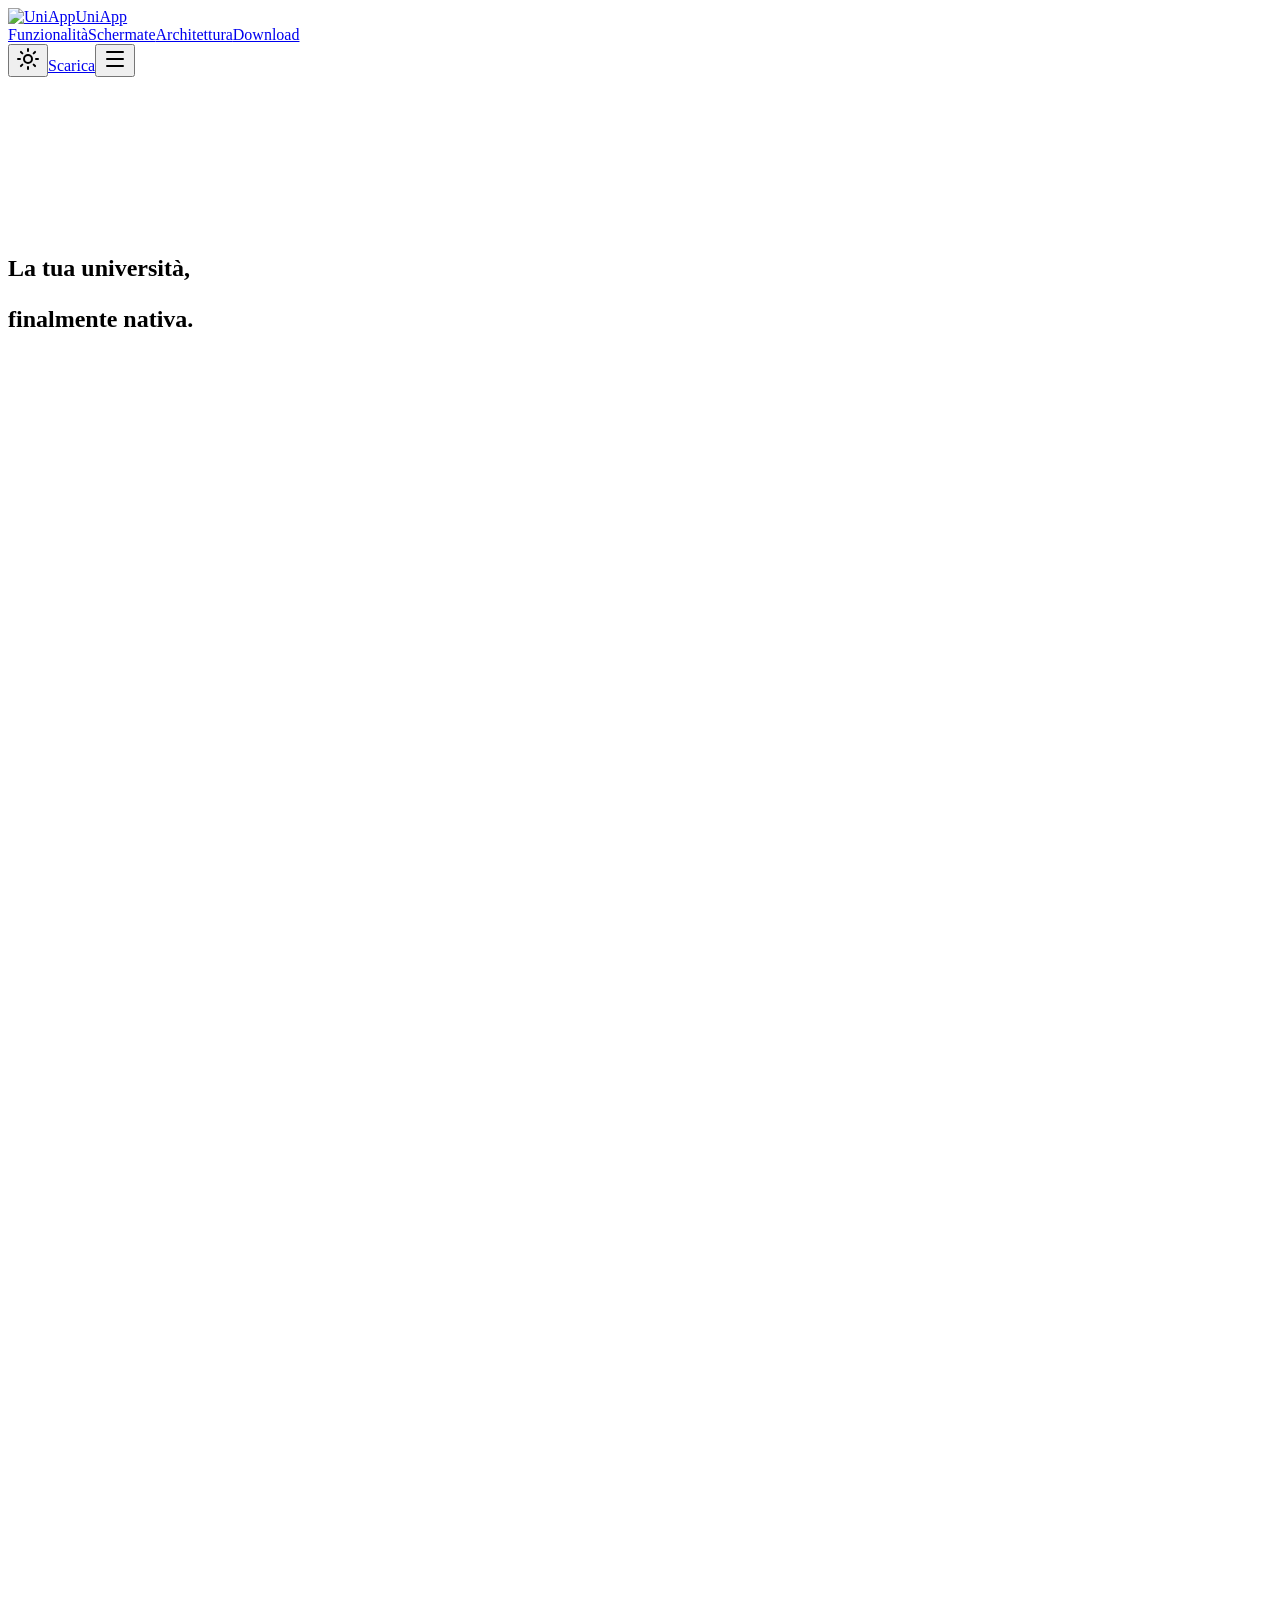
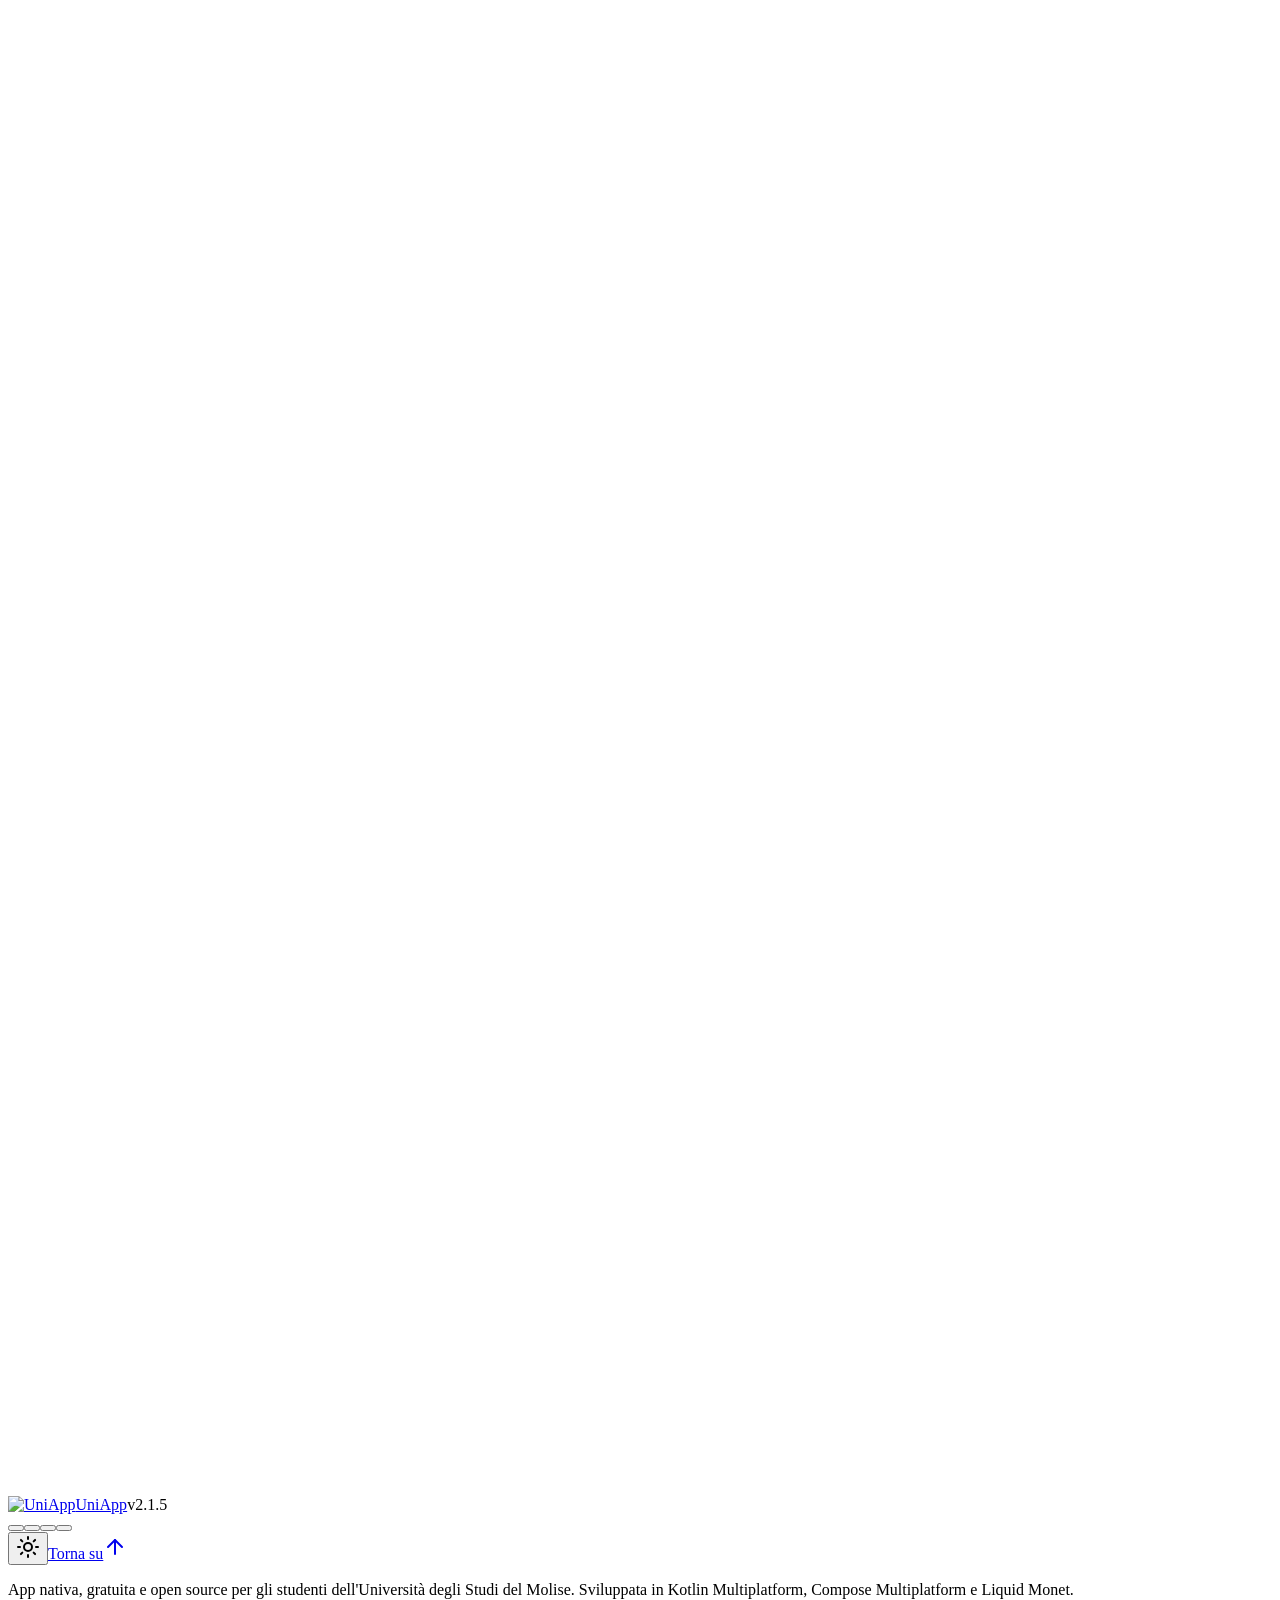
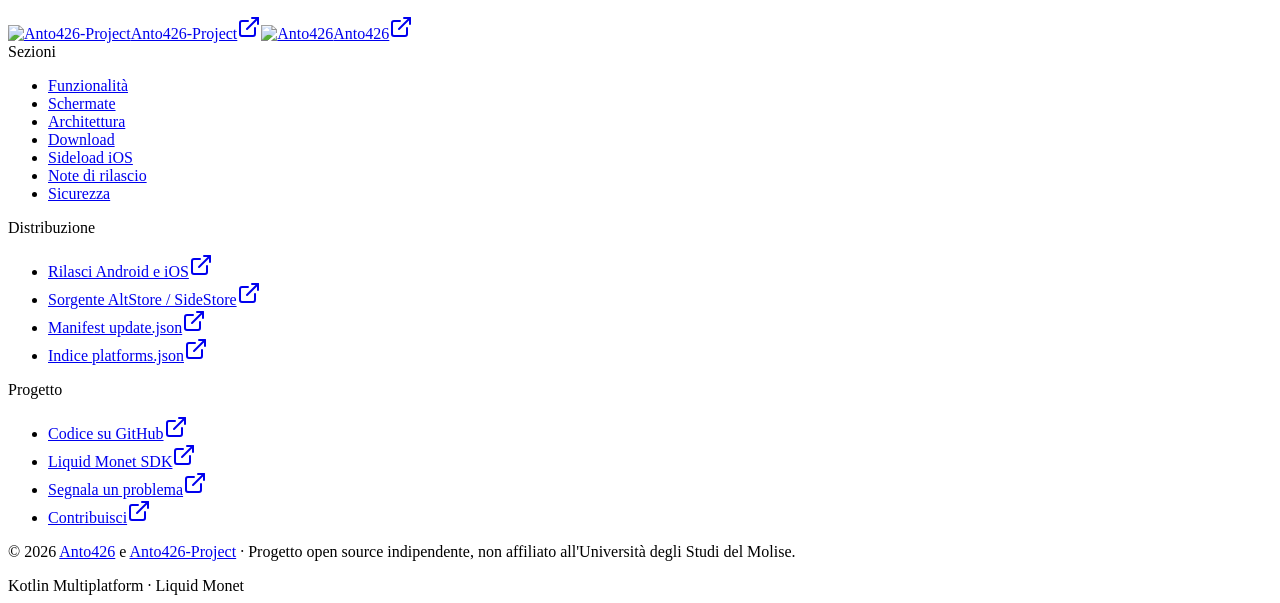
==== commit 17c38f39: "chore: publish UniApp website" ====
--- a/docs/index.html
+++ b/docs/index.html
@@ -1 +1 @@
-<!DOCTYPE html><html lang="it" data-appearance="dark" data-theme="sapphire"><head><meta charSet="utf-8"/><meta name="viewport" content="width=device-width, initial-scale=1"/><link rel="preload" as="image" href="/uniapp-upstream/assets/uniapp-icon.webp"/><link rel="preload" as="image" href="/uniapp-upstream/assets/screenshots/previews/sapphire-didattica.webp"/><link rel="preload" as="image" href="/uniapp-upstream/assets/screenshots/previews/sapphire-home.webp"/><link rel="preload" as="image" href="/uniapp-upstream/assets/screenshots/previews/sapphire-badge.webp"/><link rel="preload" as="image" href="/uniapp-upstream/assets/screenshots/previews/sapphire-servizi.webp"/><link rel="preload" as="image" href="https://github.com/Anto426-Project.png"/><link rel="preload" as="image" href="https://github.com/Anto426.png"/><link rel="stylesheet" href="/uniapp-upstream/_next/static/chunks/3my9cyl0adzle.css" data-precedence="next"/><link rel="preload" as="script" fetchPriority="low" href="/uniapp-upstream/_next/static/chunks/3y705tc4v-41-.js"/><script src="/uniapp-upstream/_next/static/chunks/2rv5jvl35qh22.js" async=""></script><script src="/uniapp-upstream/_next/static/chunks/1rihuxxdfe9g-.js" async=""></script><script src="/uniapp-upstream/_next/static/chunks/3e1pe0nbay_sb.js" async=""></script><script src="/uniapp-upstream/_next/static/chunks/turbopack-1o76c14ttys48.js" async=""></script><script src="/uniapp-upstream/_next/static/chunks/1ua2kfq9s-me6.js" async=""></script><script src="/uniapp-upstream/_next/static/chunks/38qds0jscww3n.js" async=""></script><script src="/uniapp-upstream/_next/static/chunks/3bghw7vvmg9wq.js" async=""></script><script src="/uniapp-upstream/_next/static/chunks/430iyhe8n6nfq.js" async=""></script><script src="/uniapp-upstream/_next/static/chunks/1o95or3ipp_x0.js" async=""></script><meta name="theme-color" content="#000000" media="(prefers-color-scheme: dark)"/><meta name="theme-color" content="#fbfbfd" media="(prefers-color-scheme: light)"/><title>UniApp · La tua università, finalmente nativa (Android e iOS)</title><meta name="description" content="Libretto, base di laurea, appelli, presenze QR, badge UniPass 3D, tasse e navette dell&#x27;Università degli Studi del Molise in un&#x27;app nativa open source per Android e iOS."/><meta name="author" content="Anto426"/><meta property="og:title" content="UniApp · La tua università, finalmente nativa"/><meta property="og:description" content="Libretto, simulatore laurea, badge UniPass 3D, presenze QR, tasse e navette offline per gli studenti dell&#x27;Università degli Studi del Molise."/><meta property="og:url" content="https://anto426-project.github.io/uniapp-upstream/"/><meta property="og:site_name" content="UniApp"/><meta property="og:type" content="website"/><meta name="twitter:card" content="summary"/><meta name="twitter:title" content="UniApp · La tua università, finalmente nativa"/><meta name="twitter:description" content="Libretto, simulatore laurea, badge UniPass 3D, presenze QR, tasse e navette offline per gli studenti dell&#x27;Università degli Studi del Molise."/><link rel="icon" href="/uniapp-upstream/favicon.svg" type="image/svg+xml"/><link rel="icon" href="/uniapp-upstream/favicon.ico" sizes="any"/><link rel="icon" href="/uniapp-upstream/favicon-32x32.png" sizes="32x32" type="image/png"/><link rel="icon" href="/uniapp-upstream/favicon-192x192.png" sizes="192x192" type="image/png"/><link rel="apple-touch-icon" href="/uniapp-upstream/apple-touch-icon.png" sizes="180x180" type="image/png"/><script src="/uniapp-upstream/_next/static/chunks/0cz1d0mv5g_q7.js" noModule=""></script></head><body><div hidden=""><!--$--><!--/$--></div><div class="ambient-backdrop" aria-hidden="true"><div class="ambient-wash-top"></div><div class="ambient-wash-bottom"></div></div><div data-modal-open="false"><header class="nav-island-wrap"><nav class="nav-island" data-scrolled="false" aria-label="Navigazione principale"><a href="#" class="nav-brand"><img src="/uniapp-upstream/assets/uniapp-icon.webp" alt="UniApp" width="26" height="26" class="nav-brand-icon"/><span class="nav-brand-title">UniApp</span></a><div class="nav-links-track"><a href="#features" class="nav-link-item"><span class="relative z-1">Funzionalità</span></a><a href="#screenshots" class="nav-link-item"><span class="relative z-1">Schermate</span></a><a href="#architecture" class="nav-link-item"><span class="relative z-1">Architettura</span></a><a href="#download" class="nav-link-item"><span class="relative z-1">Download</span></a></div><div class="nav-actions"><button type="button" class="appearance-toggle" aria-label="Attiva aspetto chiaro" title="Passa a tema chiaro"><svg xmlns="http://www.w3.org/2000/svg" width="24" height="24" viewBox="0 0 24 24" fill="none" stroke="currentColor" stroke-width="2" stroke-linecap="round" stroke-linejoin="round" class="lucide lucide-sun w-4 h-4" aria-hidden="true"><circle cx="12" cy="12" r="4"></circle><path d="M12 2v2"></path><path d="M12 20v2"></path><path d="m4.93 4.93 1.41 1.41"></path><path d="m17.66 17.66 1.41 1.41"></path><path d="M2 12h2"></path><path d="M20 12h2"></path><path d="m6.34 17.66-1.41 1.41"></path><path d="m19.07 4.93-1.41 1.41"></path></svg></button><a href="#download" class="nav-download-cta">Scarica</a><button type="button" class="nav-mobile-trigger" aria-label="Apri menu di navigazione" aria-expanded="false"><svg xmlns="http://www.w3.org/2000/svg" width="24" height="24" viewBox="0 0 24 24" fill="none" stroke="currentColor" stroke-width="2" stroke-linecap="round" stroke-linejoin="round" class="lucide lucide-menu w-4 h-4" aria-hidden="true"><path d="M4 5h16"></path><path d="M4 12h16"></path><path d="M4 19h16"></path></svg></button></div></nav></header></div><div class="page-stage" data-modal-open="false"><main id="main-content"><section class="hero-keynote"><div class="hero-aurora-layer" aria-hidden="true"><div class="relative h-full w-full overflow-hidden"><canvas class="absolute inset-0 block h-full w-full" aria-hidden="true"></canvas></div></div><div class="container-shell relative z-2"><div class="hero-keynote-header"><h1 class="type-hero"><p class="blur-text flex flex-wrap  justify-center"><span class="sr-only select-none">La tua università,</span><span class="inline-flex"><span aria-hidden="true" class="inline-block will-change-[transform,filter,opacity]" style="filter:blur(8px);opacity:0;transform:translateY(14px)">La </span></span><span class="inline-flex"><span aria-hidden="true" class="inline-block will-change-[transform,filter,opacity]" style="filter:blur(8px);opacity:0;transform:translateY(14px)">tua </span></span><span class="inline-flex"><span aria-hidden="true" class="inline-block will-change-[transform,filter,opacity]" style="filter:blur(8px);opacity:0;transform:translateY(14px)">università,</span></span></p><span class="hero-accent-text block"><p class="blur-text flex flex-wrap  justify-center"><span class="sr-only select-none">finalmente nativa.</span><span class="inline-flex"><span aria-hidden="true" class="inline-block will-change-[transform,filter,opacity]" style="filter:blur(8px);opacity:0;transform:translateY(14px)">finalmente </span></span><span class="inline-flex"><span aria-hidden="true" class="inline-block will-change-[transform,filter,opacity]" style="filter:blur(8px);opacity:0;transform:translateY(14px)">nativa.</span></span></p></span></h1><p class="hero-subtitle" style="opacity:0;transform:translateY(10px)">Libretto, simulatore laurea, appelli, presenze QR, badge UniPass e navette dell&#x27;Università degli Studi del Molise. Costruita in Kotlin Multiplatform su Liquid Monet, gratuita e senza tracciamento.</p><div class="hero-cta-row" style="opacity:0;transform:translateY(10px)"><a href="#download" class="btn-primary"><svg xmlns="http://www.w3.org/2000/svg" width="24" height="24" viewBox="0 0 24 24" fill="none" stroke="currentColor" stroke-width="2" stroke-linecap="round" stroke-linejoin="round" class="lucide lucide-download w-4 h-4" aria-hidden="true"><path d="M12 15V3"></path><path d="M21 15v4a2 2 0 0 1-2 2H5a2 2 0 0 1-2-2v-4"></path><path d="m7 10 5 5 5-5"></path></svg><span>Scarica UniApp</span></a><a href="https://github.com/Anto426-Project/Uniapp" target="_blank" rel="noopener noreferrer" class="btn-material"><span>Codice su GitHub</span><svg xmlns="http://www.w3.org/2000/svg" width="24" height="24" viewBox="0 0 24 24" fill="none" stroke="currentColor" stroke-width="2" stroke-linecap="round" stroke-linejoin="round" class="lucide lucide-chevron-right w-4 h-4 opacity-70" aria-hidden="true"><path d="m9 18 6-6-6-6"></path></svg></a></div></div><div class="hero-triptych-stage" style="opacity:0;transform:translateY(24px)"><div class="hero-triptych-glow" aria-hidden="true"></div><div class="hero-triptych"><button type="button" class="triptych-flank triptych-flank--left" aria-label="Apri anteprima Didattica e simulatore (Zaffiro)"><div class="device-screen"><span class="crossfade-frame"><img src="/uniapp-upstream/assets/screenshots/previews/sapphire-didattica.webp" alt="Schermata Didattica e simulatore di UniApp (Zaffiro)" width="480" height="1003" draggable="false" style="object-position:center center;opacity:1;transition:opacity 420ms cubic-bezier(0.22, 1, 0.36, 1)"/></span></div></button><button type="button" class="triptych-center" aria-label="Apri anteprima Dashboard (Zaffiro)" tabindex="0" style="transform:perspective(1200px)"><div class="device-frame"><div class="device-screen"><span class="crossfade-frame"><img src="/uniapp-upstream/assets/screenshots/previews/sapphire-home.webp" alt="Schermata Dashboard di UniApp (Zaffiro)" width="480" height="1003" draggable="false" style="object-position:center center;opacity:1;transition:opacity 420ms cubic-bezier(0.22, 1, 0.36, 1)"/></span><div class="device-sheen" aria-hidden="true"></div></div></div></button><button type="button" class="triptych-flank triptych-flank--right" aria-label="Apri anteprima Badge UniPass 3D (Zaffiro)"><div class="device-screen"><span class="crossfade-frame"><img src="/uniapp-upstream/assets/screenshots/previews/sapphire-badge.webp" alt="Schermata Badge UniPass 3D di UniApp (Zaffiro)" width="480" height="1003" draggable="false" style="object-position:center center;opacity:1;transition:opacity 420ms cubic-bezier(0.22, 1, 0.36, 1)"/></span></div></button></div><div class="hero-pigment-dock"><div class="fluid-segmented " role="group" aria-label="Scegli il tema dell&#x27;anteprima"><button type="button" class="fluid-segmented__btn" aria-pressed="true"><span class="fluid-segmented__indicator" aria-hidden="true"></span><span class="fluid-segmented__content"><span class="fluid-segmented__swatch" style="background-color:#4A90D9" aria-hidden="true"></span><span>Zaffiro</span></span></button><button type="button" class="fluid-segmented__btn" aria-pressed="false"><span class="fluid-segmented__content"><span class="fluid-segmented__swatch" style="background-color:#2ECC71" aria-hidden="true"></span><span>Smeraldo</span></span></button><button type="button" class="fluid-segmented__btn" aria-pressed="false"><span class="fluid-segmented__content"><span class="fluid-segmented__swatch" style="background-color:#E67E22" aria-hidden="true"></span><span>Tramonto</span></span></button><button type="button" class="fluid-segmented__btn" aria-pressed="false"><span class="fluid-segmented__content"><span class="fluid-segmented__swatch" style="background-color:#9B59B6" aria-hidden="true"></span><span>Viola</span></span></button></div></div></div></div></section><section id="features" class="section-block section-grouped"><div class="container-shell"><div class="" style="opacity:0;transform:translateY(16px)"><div class="section-header-split"><div><span class="type-eyebrow">Funzionalità</span><h2 class="type-title-1">Nata per chi vive il campus ogni giorno.</h2></div><p class="type-body section-split-sub">Precaricamento a tre livelli, cache cifrata e biglietti salvati in locale: tutto resta pronto anche nei corridoi senza segnale.</p></div></div><div class="" style="opacity:0;transform:translateY(16px)"><div class="bento-mosaic"><div class="relative isolate overflow-hidden rounded-3xl p-8 [background-color:var(--spotlight-card-surface)] [box-shadow:var(--spotlight-card-shadow)] bento-spot-tile bento-span-7" style="--spotlight-card-surface:#111111;--spotlight-card-border:rgba(255, 255, 255, 0.08);--spotlight-card-shadow:0 24px 48px -24px rgba(0, 0, 0, 0.6)"><span class="pointer-events-none absolute inset-0 -z-10 rounded-[inherit] opacity-0" aria-hidden="true"></span><span class="pointer-events-none absolute inset-0 -z-10 rounded-[inherit] bg-[length:160px_160px] opacity-0 mix-blend-overlay" style="background-image:url(&quot;data:image/svg+xml,%3Csvg xmlns=&#x27;http://www.w3.org/2000/svg&#x27; width=&#x27;160&#x27; height=&#x27;160&#x27;%3E%3Cfilter id=&#x27;n&#x27;%3E%3CfeTurbulence type=&#x27;fractalNoise&#x27; baseFrequency=&#x27;0.85&#x27; numOctaves=&#x27;2&#x27; stitchTiles=&#x27;stitch&#x27;/%3E%3CfeColorMatrix type=&#x27;saturate&#x27; values=&#x27;0&#x27;/%3E%3C/filter%3E%3Crect width=&#x27;100%25&#x27; height=&#x27;100%25&#x27; filter=&#x27;url(%23n)&#x27;/%3E%3C/svg%3E&quot;)" aria-hidden="true"></span><div class="bento-hero-split"><div class="flex flex-col items-start gap-3"><span class="type-eyebrow">Didattica e carriera</span><h3 class="type-title-2">Media, CFU e simulatore di laurea sempre allineati.</h3><p class="type-callout">Dal libretto passi al piano di studi, simuli i voti sugli esami rimanenti e apri le schede insegnamento con programmi completi e link al Course Catalogue CINECA.</p><div class="bento-metric-chips"><span class="metric-chip">Base di laurea</span><span class="metric-chip">Course Catalogue</span><span class="metric-chip">Cache offline</span></div></div><div class="bento-phone-well"><button type="button" class="bento-phone-trigger" aria-label="Apri a schermo intero: Didattica e simulatore"><div class="bento-phone-inner"><span class="crossfade-frame"><img src="/uniapp-upstream/assets/screenshots/previews/sapphire-didattica.webp" alt="Schermata Didattica e simulatore di UniApp con tema Zaffiro" width="480" height="880" loading="lazy" draggable="false" style="object-position:top center;opacity:1;transition:opacity 420ms cubic-bezier(0.22, 1, 0.36, 1)"/></span></div></button></div></div><span class="pointer-events-none absolute inset-0 z-[1] rounded-[inherit] p-px [background:var(--spotlight-card-border)] [-webkit-mask:linear-gradient(#000_0_0)_content-box,linear-gradient(#000_0_0)] [-webkit-mask-composite:xor] [mask:linear-gradient(#000_0_0)_content-box_exclude,linear-gradient(#000_0_0)]" aria-hidden="true"></span><span class="pointer-events-none absolute inset-0 z-[1] rounded-[inherit] p-px opacity-0 [-webkit-mask:linear-gradient(#000_0_0)_content-box,linear-gradient(#000_0_0)] [-webkit-mask-composite:xor] [mask:linear-gradient(#000_0_0)_content-box_exclude,linear-gradient(#000_0_0)]" aria-hidden="true"></span></div><div class="relative isolate overflow-hidden rounded-3xl p-8 [background-color:var(--spotlight-card-surface)] [box-shadow:var(--spotlight-card-shadow)] bento-spot-tile bento-span-5 bento-badge-card" style="--spotlight-card-surface:#111111;--spotlight-card-border:rgba(255, 255, 255, 0.08);--spotlight-card-shadow:0 24px 48px -24px rgba(0, 0, 0, 0.6)"><span class="pointer-events-none absolute inset-0 -z-10 rounded-[inherit] opacity-0" aria-hidden="true"></span><span class="pointer-events-none absolute inset-0 -z-10 rounded-[inherit] bg-[length:160px_160px] opacity-0 mix-blend-overlay" style="background-image:url(&quot;data:image/svg+xml,%3Csvg xmlns=&#x27;http://www.w3.org/2000/svg&#x27; width=&#x27;160&#x27; height=&#x27;160&#x27;%3E%3Cfilter id=&#x27;n&#x27;%3E%3CfeTurbulence type=&#x27;fractalNoise&#x27; baseFrequency=&#x27;0.85&#x27; numOctaves=&#x27;2&#x27; stitchTiles=&#x27;stitch&#x27;/%3E%3CfeColorMatrix type=&#x27;saturate&#x27; values=&#x27;0&#x27;/%3E%3C/filter%3E%3Crect width=&#x27;100%25&#x27; height=&#x27;100%25&#x27; filter=&#x27;url(%23n)&#x27;/%3E%3C/svg%3E&quot;)" aria-hidden="true"></span><div class="flex flex-col items-start gap-2.5"><span class="type-eyebrow">UniPass e aula</span><h3 class="type-title-2">Badge 3D e scanner QR nativo.</h3><p class="type-callout">Gira la tessera digitale UniPass per mostrare il QR accademico generato sul dispositivo e registra le presenze in aula con mirino animato e torcia.</p></div><div class="bento-phone-well bento-phone-well--compact"><button type="button" class="bento-phone-trigger" aria-label="Apri a schermo intero: Badge UniPass 3D"><div class="bento-phone-inner"><span class="crossfade-frame"><img src="/uniapp-upstream/assets/screenshots/previews/sapphire-badge.webp" alt="Schermata Badge UniPass 3D di UniApp con tema Zaffiro" width="480" height="880" loading="lazy" draggable="false" style="object-position:top center;opacity:1;transition:opacity 420ms cubic-bezier(0.22, 1, 0.36, 1)"/></span></div></button></div><span class="pointer-events-none absolute inset-0 z-[1] rounded-[inherit] p-px [background:var(--spotlight-card-border)] [-webkit-mask:linear-gradient(#000_0_0)_content-box,linear-gradient(#000_0_0)] [-webkit-mask-composite:xor] [mask:linear-gradient(#000_0_0)_content-box_exclude,linear-gradient(#000_0_0)]" aria-hidden="true"></span><span class="pointer-events-none absolute inset-0 z-[1] rounded-[inherit] p-px opacity-0 [-webkit-mask:linear-gradient(#000_0_0)_content-box,linear-gradient(#000_0_0)] [-webkit-mask-composite:xor] [mask:linear-gradient(#000_0_0)_content-box_exclude,linear-gradient(#000_0_0)]" aria-hidden="true"></span></div><div class="relative isolate overflow-hidden rounded-3xl p-8 [background-color:var(--spotlight-card-surface)] [box-shadow:var(--spotlight-card-shadow)] bento-spot-tile bento-span-4" style="--spotlight-card-surface:#111111;--spotlight-card-border:rgba(255, 255, 255, 0.08);--spotlight-card-shadow:0 24px 48px -24px rgba(0, 0, 0, 0.6)"><span class="pointer-events-none absolute inset-0 -z-10 rounded-[inherit] opacity-0" aria-hidden="true"></span><span class="pointer-events-none absolute inset-0 -z-10 rounded-[inherit] bg-[length:160px_160px] opacity-0 mix-blend-overlay" style="background-image:url(&quot;data:image/svg+xml,%3Csvg xmlns=&#x27;http://www.w3.org/2000/svg&#x27; width=&#x27;160&#x27; height=&#x27;160&#x27;%3E%3Cfilter id=&#x27;n&#x27;%3E%3CfeTurbulence type=&#x27;fractalNoise&#x27; baseFrequency=&#x27;0.85&#x27; numOctaves=&#x27;2&#x27; stitchTiles=&#x27;stitch&#x27;/%3E%3CfeColorMatrix type=&#x27;saturate&#x27; values=&#x27;0&#x27;/%3E%3C/filter%3E%3Crect width=&#x27;100%25&#x27; height=&#x27;100%25&#x27; filter=&#x27;url(%23n)&#x27;/%3E%3C/svg%3E&quot;)" aria-hidden="true"></span><div class="bento-compact-body"><div class="icon-badge"><svg xmlns="http://www.w3.org/2000/svg" width="24" height="24" viewBox="0 0 24 24" fill="none" stroke="currentColor" stroke-width="2" stroke-linecap="round" stroke-linejoin="round" class="lucide lucide-calendar-check w-4 h-4" aria-hidden="true"><path d="M8 2v3"></path><path d="M16 2v3"></path><rect x="3" y="3" width="18" height="18" rx="2"></rect><path d="M3 9h18"></path><path d="m9 15 2 2 4-4"></path></svg></div><h3 class="type-headline">Appelli, tasse e OPIS</h3><p class="type-callout">Prenota o annulla appelli, controlla le rate, compila i questionari OPIS in app e apri Esse3, Moodle, Segreteria ed Email di Ateneo.</p></div><span class="pointer-events-none absolute inset-0 z-[1] rounded-[inherit] p-px [background:var(--spotlight-card-border)] [-webkit-mask:linear-gradient(#000_0_0)_content-box,linear-gradient(#000_0_0)] [-webkit-mask-composite:xor] [mask:linear-gradient(#000_0_0)_content-box_exclude,linear-gradient(#000_0_0)]" aria-hidden="true"></span><span class="pointer-events-none absolute inset-0 z-[1] rounded-[inherit] p-px opacity-0 [-webkit-mask:linear-gradient(#000_0_0)_content-box,linear-gradient(#000_0_0)] [-webkit-mask-composite:xor] [mask:linear-gradient(#000_0_0)_content-box_exclude,linear-gradient(#000_0_0)]" aria-hidden="true"></span></div><div class="relative isolate overflow-hidden rounded-3xl p-8 [background-color:var(--spotlight-card-surface)] [box-shadow:var(--spotlight-card-shadow)] bento-spot-tile bento-span-4" style="--spotlight-card-surface:#111111;--spotlight-card-border:rgba(255, 255, 255, 0.08);--spotlight-card-shadow:0 24px 48px -24px rgba(0, 0, 0, 0.6)"><span class="pointer-events-none absolute inset-0 -z-10 rounded-[inherit] opacity-0" aria-hidden="true"></span><span class="pointer-events-none absolute inset-0 -z-10 rounded-[inherit] bg-[length:160px_160px] opacity-0 mix-blend-overlay" style="background-image:url(&quot;data:image/svg+xml,%3Csvg xmlns=&#x27;http://www.w3.org/2000/svg&#x27; width=&#x27;160&#x27; height=&#x27;160&#x27;%3E%3Cfilter id=&#x27;n&#x27;%3E%3CfeTurbulence type=&#x27;fractalNoise&#x27; baseFrequency=&#x27;0.85&#x27; numOctaves=&#x27;2&#x27; stitchTiles=&#x27;stitch&#x27;/%3E%3CfeColorMatrix type=&#x27;saturate&#x27; values=&#x27;0&#x27;/%3E%3C/filter%3E%3Crect width=&#x27;100%25&#x27; height=&#x27;100%25&#x27; filter=&#x27;url(%23n)&#x27;/%3E%3C/svg%3E&quot;)" aria-hidden="true"></span><div class="bento-compact-body"><div class="icon-badge"><svg xmlns="http://www.w3.org/2000/svg" width="24" height="24" viewBox="0 0 24 24" fill="none" stroke="currentColor" stroke-width="2" stroke-linecap="round" stroke-linejoin="round" class="lucide lucide-bus w-4 h-4" aria-hidden="true"><path d="M8 6v6"></path><path d="M15 6v6"></path><path d="M2 12h19.6"></path><path d="M18 18h3s.5-1.7.8-2.8c.1-.4.2-.8.2-1.2 0-.4-.1-.8-.2-1.2l-1.4-5C20.1 6.8 19.1 6 18 6H4a2 2 0 0 0-2 2v10h3"></path><circle cx="7" cy="18" r="2"></circle><path d="M9 18h5"></path><circle cx="16" cy="18" r="2"></circle></svg></div><h3 class="type-headline">Navette e biglietti offline</h3><p class="type-callout">Prenota corse feriali fino a 15 giorni, consulta le fermate e conserva i biglietti originali con barcode leggibili anche senza rete.</p></div><span class="pointer-events-none absolute inset-0 z-[1] rounded-[inherit] p-px [background:var(--spotlight-card-border)] [-webkit-mask:linear-gradient(#000_0_0)_content-box,linear-gradient(#000_0_0)] [-webkit-mask-composite:xor] [mask:linear-gradient(#000_0_0)_content-box_exclude,linear-gradient(#000_0_0)]" aria-hidden="true"></span><span class="pointer-events-none absolute inset-0 z-[1] rounded-[inherit] p-px opacity-0 [-webkit-mask:linear-gradient(#000_0_0)_content-box,linear-gradient(#000_0_0)] [-webkit-mask-composite:xor] [mask:linear-gradient(#000_0_0)_content-box_exclude,linear-gradient(#000_0_0)]" aria-hidden="true"></span></div><div class="relative isolate overflow-hidden rounded-3xl p-8 [background-color:var(--spotlight-card-surface)] [box-shadow:var(--spotlight-card-shadow)] bento-spot-tile bento-span-4" style="--spotlight-card-surface:#111111;--spotlight-card-border:rgba(255, 255, 255, 0.08);--spotlight-card-shadow:0 24px 48px -24px rgba(0, 0, 0, 0.6)"><span class="pointer-events-none absolute inset-0 -z-10 rounded-[inherit] opacity-0" aria-hidden="true"></span><span class="pointer-events-none absolute inset-0 -z-10 rounded-[inherit] bg-[length:160px_160px] opacity-0 mix-blend-overlay" style="background-image:url(&quot;data:image/svg+xml,%3Csvg xmlns=&#x27;http://www.w3.org/2000/svg&#x27; width=&#x27;160&#x27; height=&#x27;160&#x27;%3E%3Cfilter id=&#x27;n&#x27;%3E%3CfeTurbulence type=&#x27;fractalNoise&#x27; baseFrequency=&#x27;0.85&#x27; numOctaves=&#x27;2&#x27; stitchTiles=&#x27;stitch&#x27;/%3E%3CfeColorMatrix type=&#x27;saturate&#x27; values=&#x27;0&#x27;/%3E%3C/filter%3E%3Crect width=&#x27;100%25&#x27; height=&#x27;100%25&#x27; filter=&#x27;url(%23n)&#x27;/%3E%3C/svg%3E&quot;)" aria-hidden="true"></span><div class="bento-compact-body"><div class="icon-badge"><svg xmlns="http://www.w3.org/2000/svg" width="24" height="24" viewBox="0 0 24 24" fill="none" stroke="currentColor" stroke-width="2" stroke-linecap="round" stroke-linejoin="round" class="lucide lucide-users w-4 h-4" aria-hidden="true"><path d="M16 21v-2a4 4 0 0 0-4-4H6a4 4 0 0 0-4 4v2"></path><path d="M16 3.128a4 4 0 0 1 0 7.744"></path><path d="M22 21v-2a4 4 0 0 0-3-3.87"></path><circle cx="9" cy="7" r="4"></circle></svg></div><h3 class="type-headline">Multi-account, Color Lab e 10 lingue</h3><p class="type-callout">Più profili e carriere con sessioni cifrate isolate, Area Docente, rubrica sedi, tinta libera HSB, RGB o HEX e 10 lingue disponibili.</p></div><span class="pointer-events-none absolute inset-0 z-[1] rounded-[inherit] p-px [background:var(--spotlight-card-border)] [-webkit-mask:linear-gradient(#000_0_0)_content-box,linear-gradient(#000_0_0)] [-webkit-mask-composite:xor] [mask:linear-gradient(#000_0_0)_content-box_exclude,linear-gradient(#000_0_0)]" aria-hidden="true"></span><span class="pointer-events-none absolute inset-0 z-[1] rounded-[inherit] p-px opacity-0 [-webkit-mask:linear-gradient(#000_0_0)_content-box,linear-gradient(#000_0_0)] [-webkit-mask-composite:xor] [mask:linear-gradient(#000_0_0)_content-box_exclude,linear-gradient(#000_0_0)]" aria-hidden="true"></span></div></div></div></div></section><section id="screenshots" class="section-block"><div class="container-shell"><div class="" style="opacity:0;transform:translateY(16px)"><div class="section-header-center"><span class="type-eyebrow">Design Liquid Monet</span><h2 class="type-title-1">Vetro ottico, luce e colore che seguono il tuo stile.</h2><p class="type-body">Motore dinamico Material You, quattro preset curati e Color Lab su misura, con sfondi animati Orbital Pulse, Aurora, Mesh Glow e Radiant Beam.</p><div class="gallery-controls-row"><div class="fluid-segmented " role="group" aria-label="Scegli il tema delle schermate"><button type="button" class="fluid-segmented__btn" aria-pressed="true"><span class="fluid-segmented__indicator" aria-hidden="true"></span><span class="fluid-segmented__content"><span class="fluid-segmented__swatch" style="background-color:#4A90D9" aria-hidden="true"></span><span>Zaffiro</span></span></button><button type="button" class="fluid-segmented__btn" aria-pressed="false"><span class="fluid-segmented__content"><span class="fluid-segmented__swatch" style="background-color:#2ECC71" aria-hidden="true"></span><span>Smeraldo</span></span></button><button type="button" class="fluid-segmented__btn" aria-pressed="false"><span class="fluid-segmented__content"><span class="fluid-segmented__swatch" style="background-color:#E67E22" aria-hidden="true"></span><span>Tramonto</span></span></button><button type="button" class="fluid-segmented__btn" aria-pressed="false"><span class="fluid-segmented__content"><span class="fluid-segmented__swatch" style="background-color:#9B59B6" aria-hidden="true"></span><span>Viola</span></span></button></div><button type="button" class="gallery-appearance-btn" aria-label="Passa alle schermate in tema chiaro" aria-pressed="false"><svg xmlns="http://www.w3.org/2000/svg" width="24" height="24" viewBox="0 0 24 24" fill="none" stroke="currentColor" stroke-width="2" stroke-linecap="round" stroke-linejoin="round" class="lucide lucide-sun w-3.5 h-3.5" aria-hidden="true"><circle cx="12" cy="12" r="4"></circle><path d="M12 2v2"></path><path d="M12 20v2"></path><path d="m4.93 4.93 1.41 1.41"></path><path d="m17.66 17.66 1.41 1.41"></path><path d="M2 12h2"></path><path d="M20 12h2"></path><path d="m6.34 17.66-1.41 1.41"></path><path d="m19.07 4.93-1.41 1.41"></path></svg><span>Chiaro</span></button></div></div></div><div class="" style="opacity:0;transform:translateY(16px)"><div class="screenshot-carousel" role="region" aria-roledescription="carosello" aria-label="Schermate di UniApp"><div class="screenshot-carousel__shell"><div class="screenshot-carousel__halo" aria-hidden="true"></div><button type="button" class="carousel-edge-btn carousel-edge-btn--left" aria-label="Schermata precedente"><svg xmlns="http://www.w3.org/2000/svg" width="24" height="24" viewBox="0 0 24 24" fill="none" stroke="currentColor" stroke-width="2" stroke-linecap="round" stroke-linejoin="round" class="lucide lucide-chevron-left w-5 h-5" aria-hidden="true"><path d="m15 18-6-6 6-6"></path></svg></button><button type="button" class="carousel-edge-btn carousel-edge-btn--right" aria-label="Schermata successiva"><svg xmlns="http://www.w3.org/2000/svg" width="24" height="24" viewBox="0 0 24 24" fill="none" stroke="currentColor" stroke-width="2" stroke-linecap="round" stroke-linejoin="round" class="lucide lucide-chevron-right w-5 h-5" aria-hidden="true"><path d="m9 18 6-6-6-6"></path></svg></button><div class="screenshot-carousel__viewport"><div class="screenshot-carousel__track"><div class="screenshot-carousel__slide" role="group" aria-roledescription="schermata" aria-label="1 di 8" data-selected="true"><div class="screenshot-carousel__slide-inner"><button type="button" class="screenshot-carousel__card" tabindex="0" aria-label="Apri a schermo intero: Dashboard"><div class="screenshot-carousel__screen"><span class="crossfade-frame"><img src="/uniapp-upstream/assets/screenshots/previews/sapphire-home.webp" alt="Dashboard" width="480" height="1003" loading="eager" decoding="async" draggable="false" style="object-position:center center;opacity:1;transition:opacity 420ms cubic-bezier(0.22, 1, 0.36, 1)"/></span><span class="screenshot-carousel__zoom-hint" aria-hidden="true"><svg xmlns="http://www.w3.org/2000/svg" width="24" height="24" viewBox="0 0 24 24" fill="none" stroke="currentColor" stroke-width="2" stroke-linecap="round" stroke-linejoin="round" class="lucide lucide-maximize-2 w-3.5 h-3.5" aria-hidden="true"><path d="M15 3h6v6"></path><path d="m21 3-7 7"></path><path d="m3 21 7-7"></path><path d="M9 21H3v-6"></path></svg></span></div></button></div></div><div class="screenshot-carousel__slide" role="group" aria-roledescription="schermata" aria-label="2 di 8" data-selected="false"><div class="screenshot-carousel__slide-inner"><button type="button" class="screenshot-carousel__card" tabindex="-1" aria-label="Mostra Servizi e portali"><div class="screenshot-carousel__screen"><span class="crossfade-frame"><img src="/uniapp-upstream/assets/screenshots/previews/sapphire-servizi.webp" alt="Servizi e portali" width="480" height="1003" loading="eager" decoding="async" draggable="false" style="object-position:center center;opacity:1;transition:opacity 420ms cubic-bezier(0.22, 1, 0.36, 1)"/></span></div></button></div></div><div class="screenshot-carousel__slide" role="group" aria-roledescription="schermata" aria-label="3 di 8" data-selected="false"><div class="screenshot-carousel__slide-inner"><button type="button" class="screenshot-carousel__card" tabindex="-1" aria-label="Mostra Didattica e simulatore"><div class="screenshot-carousel__screen"><span class="crossfade-frame"><img src="/uniapp-upstream/assets/screenshots/previews/sapphire-didattica.webp" alt="Didattica e simulatore" width="480" height="1003" loading="eager" decoding="async" draggable="false" style="object-position:center center;opacity:1;transition:opacity 420ms cubic-bezier(0.22, 1, 0.36, 1)"/></span></div></button></div></div><div class="screenshot-carousel__slide" role="group" aria-roledescription="schermata" aria-label="4 di 8" data-selected="false"><div class="screenshot-carousel__slide-inner"><button type="button" class="screenshot-carousel__card" tabindex="-1" aria-label="Mostra Badge UniPass 3D"><div class="screenshot-carousel__screen"><span class="crossfade-frame"><img src="/uniapp-upstream/assets/screenshots/previews/sapphire-badge.webp" alt="Badge UniPass 3D" width="480" height="1003" loading="eager" decoding="async" draggable="false" style="object-position:center center;opacity:1;transition:opacity 420ms cubic-bezier(0.22, 1, 0.36, 1)"/></span></div></button></div></div><div class="screenshot-carousel__slide" role="group" aria-roledescription="schermata" aria-label="5 di 8" data-selected="false"><div class="screenshot-carousel__slide-inner"><button type="button" class="screenshot-carousel__card" tabindex="-1" aria-label="Mostra Impostazioni e profili"><div class="screenshot-carousel__screen"><span class="crossfade-frame"><img src="/uniapp-upstream/assets/screenshots/previews/sapphire-impostazioni.webp" alt="Impostazioni e profili" width="480" height="1003" loading="lazy" decoding="async" draggable="false" style="object-position:center center;opacity:1;transition:opacity 420ms cubic-bezier(0.22, 1, 0.36, 1)"/></span></div></button></div></div><div class="screenshot-carousel__slide" role="group" aria-roledescription="schermata" aria-label="6 di 8" data-selected="false"><div class="screenshot-carousel__slide-inner"><button type="button" class="screenshot-carousel__card" tabindex="-1" aria-label="Mostra Updater integrato"><div class="screenshot-carousel__screen"><span class="crossfade-frame"><img src="/uniapp-upstream/assets/screenshots/previews/sapphire-aggiornamenti.webp" alt="Updater integrato" width="480" height="1003" loading="lazy" decoding="async" draggable="false" style="object-position:center center;opacity:1;transition:opacity 420ms cubic-bezier(0.22, 1, 0.36, 1)"/></span></div></button></div></div><div class="screenshot-carousel__slide" role="group" aria-roledescription="schermata" aria-label="7 di 8" data-selected="false"><div class="screenshot-carousel__slide-inner"><button type="button" class="screenshot-carousel__card" tabindex="-1" aria-label="Mostra Progetto open source"><div class="screenshot-carousel__screen"><span class="crossfade-frame"><img src="/uniapp-upstream/assets/screenshots/previews/sapphire-info.webp" alt="Progetto open source" width="480" height="1003" loading="lazy" decoding="async" draggable="false" style="object-position:center center;opacity:1;transition:opacity 420ms cubic-bezier(0.22, 1, 0.36, 1)"/></span></div></button></div></div><div class="screenshot-carousel__slide" role="group" aria-roledescription="schermata" aria-label="8 di 8" data-selected="false"><div class="screenshot-carousel__slide-inner"><button type="button" class="screenshot-carousel__card" tabindex="-1" aria-label="Mostra Creatore e crediti"><div class="screenshot-carousel__screen"><span class="crossfade-frame"><img src="/uniapp-upstream/assets/screenshots/previews/sapphire-crediti.webp" alt="Creatore e crediti" width="480" height="1003" loading="lazy" decoding="async" draggable="false" style="object-position:center center;opacity:1;transition:opacity 420ms cubic-bezier(0.22, 1, 0.36, 1)"/></span></div></button></div></div></div></div></div><div class="screenshot-carousel__meta"><div class="screenshot-carousel__meta-head"><h3 class="type-headline">Dashboard</h3><span class="screenshot-carousel__position" aria-live="polite" aria-atomic="true">1<!-- --> / <!-- -->8</span></div><p class="type-callout">Media ponderata, base di laurea, CFU, scadenze imminenti, accesso rapido personalizzabile e notizie.</p><div class="screenshot-carousel__dots" role="tablist" aria-label="Scegli schermata"><button type="button" role="tab" aria-selected="true" aria-label="Vai a Dashboard" class="screenshot-carousel__dot" data-active="true"></button><button type="button" role="tab" aria-selected="false" aria-label="Vai a Servizi e portali" class="screenshot-carousel__dot" data-active="false"></button><button type="button" role="tab" aria-selected="false" aria-label="Vai a Didattica e simulatore" class="screenshot-carousel__dot" data-active="false"></button><button type="button" role="tab" aria-selected="false" aria-label="Vai a Badge UniPass 3D" class="screenshot-carousel__dot" data-active="false"></button><button type="button" role="tab" aria-selected="false" aria-label="Vai a Impostazioni e profili" class="screenshot-carousel__dot" data-active="false"></button><button type="button" role="tab" aria-selected="false" aria-label="Vai a Updater integrato" class="screenshot-carousel__dot" data-active="false"></button><button type="button" role="tab" aria-selected="false" aria-label="Vai a Progetto open source" class="screenshot-carousel__dot" data-active="false"></button><button type="button" role="tab" aria-selected="false" aria-label="Vai a Creatore e crediti" class="screenshot-carousel__dot" data-active="false"></button></div></div></div></div></div></section><section id="architecture" class="section-block section-grouped"><div class="container-shell"><div class="" style="opacity:0;transform:translateY(16px)"><div class="section-header-split"><div><span class="type-eyebrow">Architettura</span><h2 class="type-title-1">Kotlin Multiplatform sotto il cofano.</h2></div><div class="arch-header-controls"><div class="fluid-segmented fluid-segmented--compact" role="group" aria-label="Sezioni dell&#x27;architettura"><button type="button" class="fluid-segmented__btn" aria-pressed="true"><span class="fluid-segmented__indicator" aria-hidden="true"></span><span class="fluid-segmented__content"><span>Liquid Monet</span></span></button><button type="button" class="fluid-segmented__btn" aria-pressed="false"><span class="fluid-segmented__content"><span>Sicurezza</span></span></button><button type="button" class="fluid-segmented__btn" aria-pressed="false"><span class="fluid-segmented__content"><span>Open source</span></span></button></div></div></div></div><div class="" style="opacity:0;transform:translateY(16px)"><div class="relative isolate overflow-hidden rounded-3xl p-8 [background-color:var(--spotlight-card-surface)] [box-shadow:var(--spotlight-card-shadow)] arch-spot-panel" style="--spotlight-card-surface:#111111;--spotlight-card-border:rgba(255, 255, 255, 0.08);--spotlight-card-shadow:0 24px 48px -24px rgba(0, 0, 0, 0.6)"><span class="pointer-events-none absolute inset-0 -z-10 rounded-[inherit] opacity-0" aria-hidden="true"></span><span class="pointer-events-none absolute inset-0 -z-10 rounded-[inherit] bg-[length:160px_160px] opacity-0 mix-blend-overlay" style="background-image:url(&quot;data:image/svg+xml,%3Csvg xmlns=&#x27;http://www.w3.org/2000/svg&#x27; width=&#x27;160&#x27; height=&#x27;160&#x27;%3E%3Cfilter id=&#x27;n&#x27;%3E%3CfeTurbulence type=&#x27;fractalNoise&#x27; baseFrequency=&#x27;0.85&#x27; numOctaves=&#x27;2&#x27; stitchTiles=&#x27;stitch&#x27;/%3E%3CfeColorMatrix type=&#x27;saturate&#x27; values=&#x27;0&#x27;/%3E%3C/filter%3E%3Crect width=&#x27;100%25&#x27; height=&#x27;100%25&#x27; filter=&#x27;url(%23n)&#x27;/%3E%3C/svg%3E&quot;)" aria-hidden="true"></span><div class="arch-panel-grid"><div class="arch-panel-copy" style="opacity:1;transform:none"><span class="type-eyebrow">Design system proprietario</span><h3 class="type-title-2">Superfici optical glass, fisica unificata e controllo su ogni dettaglio.</h3><p class="type-body">Liquid Monet governa palette dinamiche, rifrazione del vetro, transizioni tra schermate, icone adattive su Android 13+ e varianti Default, Dark e Tinted su iOS.</p><ul class="arch-spec-list"><li><svg xmlns="http://www.w3.org/2000/svg" width="24" height="24" viewBox="0 0 24 24" fill="none" stroke="currentColor" stroke-width="2" stroke-linecap="round" stroke-linejoin="round" class="lucide lucide-check w-4 h-4 shrink-0 mt-1" style="color:var(--accent)" aria-hidden="true"><path d="M20 6 9 17l-5-5"></path></svg><span>Colore dinamico Material You, quattro preset curati e Color Lab in HSB, RGB e HEX.</span></li><li><svg xmlns="http://www.w3.org/2000/svg" width="24" height="24" viewBox="0 0 24 24" fill="none" stroke="currentColor" stroke-width="2" stroke-linecap="round" stroke-linejoin="round" class="lucide lucide-check w-4 h-4 shrink-0 mt-1" style="color:var(--accent)" aria-hidden="true"><path d="M20 6 9 17l-5-5"></path></svg><span>Sfondi Orbital Pulse, Aurora, Mesh Glow e Radiant Beam con intensità e qualità regolabili.</span></li><li><svg xmlns="http://www.w3.org/2000/svg" width="24" height="24" viewBox="0 0 24 24" fill="none" stroke="currentColor" stroke-width="2" stroke-linecap="round" stroke-linejoin="round" class="lucide lucide-check w-4 h-4 shrink-0 mt-1" style="color:var(--accent)" aria-hidden="true"><path d="M20 6 9 17l-5-5"></path></svg><span>Transizioni gestite interamente dall&#x27;SDK, barra a scomparsa e rispetto nativo di «Riduci movimento».</span></li></ul></div><div class="bento-phone-well" style="min-height:20.5rem"><button type="button" class="bento-phone-trigger" style="width:min(13.75rem, 76%)" aria-label="Apri a schermo intero: Impostazioni e profili"><div class="bento-phone-inner"><span class="crossfade-frame"><img src="/uniapp-upstream/assets/screenshots/previews/sapphire-impostazioni.webp" alt="Schermata Impostazioni e profili di UniApp (Zaffiro)" width="480" height="880" loading="lazy" draggable="false" style="object-position:top center;opacity:1;transition:opacity 420ms cubic-bezier(0.22, 1, 0.36, 1)"/></span></div></button></div></div><span class="pointer-events-none absolute inset-0 z-[1] rounded-[inherit] p-px [background:var(--spotlight-card-border)] [-webkit-mask:linear-gradient(#000_0_0)_content-box,linear-gradient(#000_0_0)] [-webkit-mask-composite:xor] [mask:linear-gradient(#000_0_0)_content-box_exclude,linear-gradient(#000_0_0)]" aria-hidden="true"></span><span class="pointer-events-none absolute inset-0 z-[1] rounded-[inherit] p-px opacity-0 [-webkit-mask:linear-gradient(#000_0_0)_content-box,linear-gradient(#000_0_0)] [-webkit-mask-composite:xor] [mask:linear-gradient(#000_0_0)_content-box_exclude,linear-gradient(#000_0_0)]" aria-hidden="true"></span></div></div><div id="security" class="sdk-bento-grid" aria-label="Moduli SDK e sicurezza" style="scroll-margin-top:6rem"><div class="" style="opacity:0;transform:translateY(16px)"><div class="relative isolate overflow-hidden rounded-3xl p-8 [background-color:var(--spotlight-card-surface)] [box-shadow:var(--spotlight-card-shadow)] sdk-bento-card" style="--spotlight-card-surface:#111111;--spotlight-card-border:rgba(255, 255, 255, 0.08);--spotlight-card-shadow:0 24px 48px -24px rgba(0, 0, 0, 0.6)"><span class="pointer-events-none absolute inset-0 -z-10 rounded-[inherit] opacity-0" aria-hidden="true"></span><span class="pointer-events-none absolute inset-0 -z-10 rounded-[inherit] bg-[length:160px_160px] opacity-0 mix-blend-overlay" style="background-image:url(&quot;data:image/svg+xml,%3Csvg xmlns=&#x27;http://www.w3.org/2000/svg&#x27; width=&#x27;160&#x27; height=&#x27;160&#x27;%3E%3Cfilter id=&#x27;n&#x27;%3E%3CfeTurbulence type=&#x27;fractalNoise&#x27; baseFrequency=&#x27;0.85&#x27; numOctaves=&#x27;2&#x27; stitchTiles=&#x27;stitch&#x27;/%3E%3CfeColorMatrix type=&#x27;saturate&#x27; values=&#x27;0&#x27;/%3E%3C/filter%3E%3Crect width=&#x27;100%25&#x27; height=&#x27;100%25&#x27; filter=&#x27;url(%23n)&#x27;/%3E%3C/svg%3E&quot;)" aria-hidden="true"></span><div class="sdk-bento-top"><span class="sdk-bento-icon" aria-hidden="true"><svg xmlns="http://www.w3.org/2000/svg" width="24" height="24" viewBox="0 0 24 24" fill="none" stroke="currentColor" stroke-width="2" stroke-linecap="round" stroke-linejoin="round" class="lucide lucide-layers lucide-layers-3 w-4 h-4" aria-hidden="true"><path d="M12.83 2.18a2 2 0 0 0-1.66 0L2.6 6.08a1 1 0 0 0 0 1.83l8.58 3.91a2 2 0 0 0 1.66 0l8.58-3.9a1 1 0 0 0 0-1.83z"></path><path d="M2 12a1 1 0 0 0 .58.91l8.6 3.91a2 2 0 0 0 1.65 0l8.58-3.9A1 1 0 0 0 22 12"></path><path d="M2 17a1 1 0 0 0 .58.91l8.6 3.91a2 2 0 0 0 1.65 0l8.58-3.9A1 1 0 0 0 22 17"></path></svg></span><a href="https://github.com/Anto426-Project/Liquid-Monet" target="_blank" rel="noopener noreferrer" class="sdk-bento-badge sdk-bento-badge--link"><span>UI Engine</span><svg xmlns="http://www.w3.org/2000/svg" width="24" height="24" viewBox="0 0 24 24" fill="none" stroke="currentColor" stroke-width="2" stroke-linecap="round" stroke-linejoin="round" class="lucide lucide-external-link w-3 h-3 opacity-70" aria-hidden="true"><path d="M15 3h6v6"></path><path d="M10 14 21 3"></path><path d="M18 13v6a2 2 0 0 1-2 2H5a2 2 0 0 1-2-2V8a2 2 0 0 1 2-2h6"></path></svg></a></div><div class="sdk-bento-body"><span class="sdk-name">liquid-monet</span><p class="sdk-role">Motore optical glass, temi dinamici, fisica e componenti Compose condivisi.</p></div><span class="pointer-events-none absolute inset-0 z-[1] rounded-[inherit] p-px [background:var(--spotlight-card-border)] [-webkit-mask:linear-gradient(#000_0_0)_content-box,linear-gradient(#000_0_0)] [-webkit-mask-composite:xor] [mask:linear-gradient(#000_0_0)_content-box_exclude,linear-gradient(#000_0_0)]" aria-hidden="true"></span><span class="pointer-events-none absolute inset-0 z-[1] rounded-[inherit] p-px opacity-0 [-webkit-mask:linear-gradient(#000_0_0)_content-box,linear-gradient(#000_0_0)] [-webkit-mask-composite:xor] [mask:linear-gradient(#000_0_0)_content-box_exclude,linear-gradient(#000_0_0)]" aria-hidden="true"></span></div></div><div class="" style="opacity:0;transform:translateY(16px)"><div class="relative isolate overflow-hidden rounded-3xl p-8 [background-color:var(--spotlight-card-surface)] [box-shadow:var(--spotlight-card-shadow)] sdk-bento-card" style="--spotlight-card-surface:#111111;--spotlight-card-border:rgba(255, 255, 255, 0.08);--spotlight-card-shadow:0 24px 48px -24px rgba(0, 0, 0, 0.6)"><span class="pointer-events-none absolute inset-0 -z-10 rounded-[inherit] opacity-0" aria-hidden="true"></span><span class="pointer-events-none absolute inset-0 -z-10 rounded-[inherit] bg-[length:160px_160px] opacity-0 mix-blend-overlay" style="background-image:url(&quot;data:image/svg+xml,%3Csvg xmlns=&#x27;http://www.w3.org/2000/svg&#x27; width=&#x27;160&#x27; height=&#x27;160&#x27;%3E%3Cfilter id=&#x27;n&#x27;%3E%3CfeTurbulence type=&#x27;fractalNoise&#x27; baseFrequency=&#x27;0.85&#x27; numOctaves=&#x27;2&#x27; stitchTiles=&#x27;stitch&#x27;/%3E%3CfeColorMatrix type=&#x27;saturate&#x27; values=&#x27;0&#x27;/%3E%3C/filter%3E%3Crect width=&#x27;100%25&#x27; height=&#x27;100%25&#x27; filter=&#x27;url(%23n)&#x27;/%3E%3C/svg%3E&quot;)" aria-hidden="true"></span><div class="sdk-bento-top"><span class="sdk-bento-icon" aria-hidden="true"><svg xmlns="http://www.w3.org/2000/svg" width="24" height="24" viewBox="0 0 24 24" fill="none" stroke="currentColor" stroke-width="2" stroke-linecap="round" stroke-linejoin="round" class="lucide lucide-cpu w-4 h-4" aria-hidden="true"><path d="M12 20v2"></path><path d="M12 2v2"></path><path d="M17 20v2"></path><path d="M17 2v2"></path><path d="M2 12h2"></path><path d="M2 17h2"></path><path d="M2 7h2"></path><path d="M20 12h2"></path><path d="M20 17h2"></path><path d="M20 7h2"></path><path d="M7 20v2"></path><path d="M7 2v2"></path><rect x="4" y="4" width="16" height="16" rx="2"></rect><rect x="8" y="8" width="8" height="8" rx="1"></rect></svg></span><span class="sdk-bento-badge">Core KMP</span></div><div class="sdk-bento-body"><span class="sdk-name">uni-sdk</span><p class="sdk-role">Client per Cineca Esse3, trasporti, biglietti offline e 131 codici di errore tipizzati.</p></div><span class="pointer-events-none absolute inset-0 z-[1] rounded-[inherit] p-px [background:var(--spotlight-card-border)] [-webkit-mask:linear-gradient(#000_0_0)_content-box,linear-gradient(#000_0_0)] [-webkit-mask-composite:xor] [mask:linear-gradient(#000_0_0)_content-box_exclude,linear-gradient(#000_0_0)]" aria-hidden="true"></span><span class="pointer-events-none absolute inset-0 z-[1] rounded-[inherit] p-px opacity-0 [-webkit-mask:linear-gradient(#000_0_0)_content-box,linear-gradient(#000_0_0)] [-webkit-mask-composite:xor] [mask:linear-gradient(#000_0_0)_content-box_exclude,linear-gradient(#000_0_0)]" aria-hidden="true"></span></div></div><div class="" style="opacity:0;transform:translateY(16px)"><div class="relative isolate overflow-hidden rounded-3xl p-8 [background-color:var(--spotlight-card-surface)] [box-shadow:var(--spotlight-card-shadow)] sdk-bento-card" style="--spotlight-card-surface:#111111;--spotlight-card-border:rgba(255, 255, 255, 0.08);--spotlight-card-shadow:0 24px 48px -24px rgba(0, 0, 0, 0.6)"><span class="pointer-events-none absolute inset-0 -z-10 rounded-[inherit] opacity-0" aria-hidden="true"></span><span class="pointer-events-none absolute inset-0 -z-10 rounded-[inherit] bg-[length:160px_160px] opacity-0 mix-blend-overlay" style="background-image:url(&quot;data:image/svg+xml,%3Csvg xmlns=&#x27;http://www.w3.org/2000/svg&#x27; width=&#x27;160&#x27; height=&#x27;160&#x27;%3E%3Cfilter id=&#x27;n&#x27;%3E%3CfeTurbulence type=&#x27;fractalNoise&#x27; baseFrequency=&#x27;0.85&#x27; numOctaves=&#x27;2&#x27; stitchTiles=&#x27;stitch&#x27;/%3E%3CfeColorMatrix type=&#x27;saturate&#x27; values=&#x27;0&#x27;/%3E%3C/filter%3E%3Crect width=&#x27;100%25&#x27; height=&#x27;100%25&#x27; filter=&#x27;url(%23n)&#x27;/%3E%3C/svg%3E&quot;)" aria-hidden="true"></span><div class="sdk-bento-top"><span class="sdk-bento-icon" aria-hidden="true"><svg xmlns="http://www.w3.org/2000/svg" width="24" height="24" viewBox="0 0 24 24" fill="none" stroke="currentColor" stroke-width="2" stroke-linecap="round" stroke-linejoin="round" class="lucide lucide-shield-check w-4 h-4" aria-hidden="true"><path d="M20 13c0 5-3.5 7.5-7.66 8.95a1 1 0 0 1-.67-.01C7.5 20.5 4 18 4 13V6a1 1 0 0 1 1-1c2 0 4.5-1.2 6.24-2.72a1.17 1.17 0 0 1 1.52 0C14.51 3.81 17 5 19 5a1 1 0 0 1 1 1z"></path><path d="m9 12 2 2 4-4"></path></svg></span><span class="sdk-bento-badge">Crypto</span></div><div class="sdk-bento-body"><span class="sdk-name">secure-storage</span><p class="sdk-role">Archivi cifrati isolati per account su Android Keystore e Apple Keychain.</p></div><span class="pointer-events-none absolute inset-0 z-[1] rounded-[inherit] p-px [background:var(--spotlight-card-border)] [-webkit-mask:linear-gradient(#000_0_0)_content-box,linear-gradient(#000_0_0)] [-webkit-mask-composite:xor] [mask:linear-gradient(#000_0_0)_content-box_exclude,linear-gradient(#000_0_0)]" aria-hidden="true"></span><span class="pointer-events-none absolute inset-0 z-[1] rounded-[inherit] p-px opacity-0 [-webkit-mask:linear-gradient(#000_0_0)_content-box,linear-gradient(#000_0_0)] [-webkit-mask-composite:xor] [mask:linear-gradient(#000_0_0)_content-box_exclude,linear-gradient(#000_0_0)]" aria-hidden="true"></span></div></div><div class="" style="opacity:0;transform:translateY(16px)"><div class="relative isolate overflow-hidden rounded-3xl p-8 [background-color:var(--spotlight-card-surface)] [box-shadow:var(--spotlight-card-shadow)] sdk-bento-card" style="--spotlight-card-surface:#111111;--spotlight-card-border:rgba(255, 255, 255, 0.08);--spotlight-card-shadow:0 24px 48px -24px rgba(0, 0, 0, 0.6)"><span class="pointer-events-none absolute inset-0 -z-10 rounded-[inherit] opacity-0" aria-hidden="true"></span><span class="pointer-events-none absolute inset-0 -z-10 rounded-[inherit] bg-[length:160px_160px] opacity-0 mix-blend-overlay" style="background-image:url(&quot;data:image/svg+xml,%3Csvg xmlns=&#x27;http://www.w3.org/2000/svg&#x27; width=&#x27;160&#x27; height=&#x27;160&#x27;%3E%3Cfilter id=&#x27;n&#x27;%3E%3CfeTurbulence type=&#x27;fractalNoise&#x27; baseFrequency=&#x27;0.85&#x27; numOctaves=&#x27;2&#x27; stitchTiles=&#x27;stitch&#x27;/%3E%3CfeColorMatrix type=&#x27;saturate&#x27; values=&#x27;0&#x27;/%3E%3C/filter%3E%3Crect width=&#x27;100%25&#x27; height=&#x27;100%25&#x27; filter=&#x27;url(%23n)&#x27;/%3E%3C/svg%3E&quot;)" aria-hidden="true"></span><div class="sdk-bento-top"><span class="sdk-bento-icon" aria-hidden="true"><svg xmlns="http://www.w3.org/2000/svg" width="24" height="24" viewBox="0 0 24 24" fill="none" stroke="currentColor" stroke-width="2" stroke-linecap="round" stroke-linejoin="round" class="lucide lucide-bell w-4 h-4" aria-hidden="true"><path d="M10.268 21a2 2 0 0 0 3.464 0"></path><path d="M3.262 15.326A1 1 0 0 0 4 17h16a1 1 0 0 0 .74-1.673C19.41 13.956 18 12.499 18 8A6 6 0 0 0 6 8c0 4.499-1.411 5.956-2.738 7.326"></path></svg></span><span class="sdk-bento-badge">Notifiche</span></div><div class="sdk-bento-body"><span class="sdk-name">push-connector</span><p class="sdk-role">Notifiche in tempo reale e consenso granulare per singolo profilo su Android e iOS.</p></div><span class="pointer-events-none absolute inset-0 z-[1] rounded-[inherit] p-px [background:var(--spotlight-card-border)] [-webkit-mask:linear-gradient(#000_0_0)_content-box,linear-gradient(#000_0_0)] [-webkit-mask-composite:xor] [mask:linear-gradient(#000_0_0)_content-box_exclude,linear-gradient(#000_0_0)]" aria-hidden="true"></span><span class="pointer-events-none absolute inset-0 z-[1] rounded-[inherit] p-px opacity-0 [-webkit-mask:linear-gradient(#000_0_0)_content-box,linear-gradient(#000_0_0)] [-webkit-mask-composite:xor] [mask:linear-gradient(#000_0_0)_content-box_exclude,linear-gradient(#000_0_0)]" aria-hidden="true"></span></div></div></div></div></section><section id="download" class="section-block download-showcase"><div class="download-ambient-glow" aria-hidden="true"></div><div class="container-shell relative z-10"><div class="" style="opacity:0;transform:translateY(16px)"><div class="download-lockup"><div class="download-squircle"><img src="/uniapp-upstream/assets/uniapp-icon.webp" alt="Icona UniApp" width="72" height="72"/></div><h2 class="type-title-1">Scarica UniApp.</h2><p class="type-body download-lockup-sub">Gratuita, open source e senza tracciamento per Android e iOS.</p></div></div><div class="" style="opacity:0;transform:translateY(16px)"><div class="download-platform-grid"><div class="relative isolate overflow-hidden rounded-3xl p-8 [background-color:var(--spotlight-card-surface)] [box-shadow:var(--spotlight-card-shadow)] download-platform-card" style="--spotlight-card-surface:#111111;--spotlight-card-border:rgba(255, 255, 255, 0.08);--spotlight-card-shadow:0 24px 48px -24px rgba(0, 0, 0, 0.6)"><span class="pointer-events-none absolute inset-0 -z-10 rounded-[inherit] opacity-0" aria-hidden="true"></span><span class="pointer-events-none absolute inset-0 -z-10 rounded-[inherit] bg-[length:160px_160px] opacity-0 mix-blend-overlay" style="background-image:url(&quot;data:image/svg+xml,%3Csvg xmlns=&#x27;http://www.w3.org/2000/svg&#x27; width=&#x27;160&#x27; height=&#x27;160&#x27;%3E%3Cfilter id=&#x27;n&#x27;%3E%3CfeTurbulence type=&#x27;fractalNoise&#x27; baseFrequency=&#x27;0.85&#x27; numOctaves=&#x27;2&#x27; stitchTiles=&#x27;stitch&#x27;/%3E%3CfeColorMatrix type=&#x27;saturate&#x27; values=&#x27;0&#x27;/%3E%3C/filter%3E%3Crect width=&#x27;100%25&#x27; height=&#x27;100%25&#x27; filter=&#x27;url(%23n)&#x27;/%3E%3C/svg%3E&quot;)" aria-hidden="true"></span><div class="download-card-inner"><div class="download-card-head"><div class="download-platform-brand"><span class="download-os-icon download-os-icon--accent" aria-hidden="true"><svg xmlns="http://www.w3.org/2000/svg" width="24" height="24" viewBox="0 0 24 24" fill="none" stroke="currentColor" stroke-width="2" stroke-linecap="round" stroke-linejoin="round" class="lucide lucide-smartphone w-4 h-4" aria-hidden="true"><rect width="14" height="20" x="5" y="2" rx="2" ry="2"></rect><path d="M12 18h.01"></path></svg></span><span class="download-os-name">Android</span></div><span class="ver-text">v2.1.4</span></div><p id="android-release-hint" class="download-card-desc">Android 10 o successivo · Pacchetto APK firmato a 64 bit pronto da installare, con aggiornamenti rapidi integrati.</p><div class="download-card-actions"><a href="https://github.com/Anto426-Project/uniapp-upstream/releases/download/v2.1.4%2B1184/androidApp-release.apk" download="" class="btn-primary download-cta-btn"><svg xmlns="http://www.w3.org/2000/svg" width="24" height="24" viewBox="0 0 24 24" fill="none" stroke="currentColor" stroke-width="2" stroke-linecap="round" stroke-linejoin="round" class="lucide lucide-download w-4 h-4 shrink-0" aria-hidden="true"><path d="M12 15V3"></path><path d="M21 15v4a2 2 0 0 1-2 2H5a2 2 0 0 1-2-2v-4"></path><path d="m7 10 5 5 5-5"></path></svg><span>Scarica APK ARM64</span></a><button type="button" class="copy-icon-btn" title="Copia link APK ARM64" aria-label="Copia link APK ARM64"><svg xmlns="http://www.w3.org/2000/svg" width="24" height="24" viewBox="0 0 24 24" fill="none" stroke="currentColor" stroke-width="2" stroke-linecap="round" stroke-linejoin="round" class="lucide lucide-copy w-3.5 h-3.5" aria-hidden="true"><rect width="14" height="14" x="8" y="8" rx="2" ry="2"></rect><path d="M4 16c-1.1 0-2-.9-2-2V4c0-1.1.9-2 2-2h10c1.1 0 2 .9 2 2"></path></svg></button></div></div><span class="pointer-events-none absolute inset-0 z-[1] rounded-[inherit] p-px [background:var(--spotlight-card-border)] [-webkit-mask:linear-gradient(#000_0_0)_content-box,linear-gradient(#000_0_0)] [-webkit-mask-composite:xor] [mask:linear-gradient(#000_0_0)_content-box_exclude,linear-gradient(#000_0_0)]" aria-hidden="true"></span><span class="pointer-events-none absolute inset-0 z-[1] rounded-[inherit] p-px opacity-0 [-webkit-mask:linear-gradient(#000_0_0)_content-box,linear-gradient(#000_0_0)] [-webkit-mask-composite:xor] [mask:linear-gradient(#000_0_0)_content-box_exclude,linear-gradient(#000_0_0)]" aria-hidden="true"></span></div><article aria-label="Download iOS" class="download-article-wrap"><div class="relative isolate overflow-hidden rounded-3xl p-8 [background-color:var(--spotlight-card-surface)] [box-shadow:var(--spotlight-card-shadow)] download-platform-card" style="--spotlight-card-surface:#111111;--spotlight-card-border:rgba(255, 255, 255, 0.08);--spotlight-card-shadow:0 24px 48px -24px rgba(0, 0, 0, 0.6)"><span class="pointer-events-none absolute inset-0 -z-10 rounded-[inherit] opacity-0" aria-hidden="true"></span><span class="pointer-events-none absolute inset-0 -z-10 rounded-[inherit] bg-[length:160px_160px] opacity-0 mix-blend-overlay" style="background-image:url(&quot;data:image/svg+xml,%3Csvg xmlns=&#x27;http://www.w3.org/2000/svg&#x27; width=&#x27;160&#x27; height=&#x27;160&#x27;%3E%3Cfilter id=&#x27;n&#x27;%3E%3CfeTurbulence type=&#x27;fractalNoise&#x27; baseFrequency=&#x27;0.85&#x27; numOctaves=&#x27;2&#x27; stitchTiles=&#x27;stitch&#x27;/%3E%3CfeColorMatrix type=&#x27;saturate&#x27; values=&#x27;0&#x27;/%3E%3C/filter%3E%3Crect width=&#x27;100%25&#x27; height=&#x27;100%25&#x27; filter=&#x27;url(%23n)&#x27;/%3E%3C/svg%3E&quot;)" aria-hidden="true"></span><div class="download-card-inner"><div class="download-card-head"><div class="download-platform-brand"><span class="download-os-icon" aria-hidden="true"><svg viewBox="0 0 24 24" fill="currentColor" class="w-4 h-4" aria-hidden="true"><path d="M16.365 1.43c0 1.14-.493 2.27-1.177 3.08-.744.9-1.99 1.57-2.987 1.57-.18 0-.36-.02-.53-.06-.01-.18-.04-.56-.04-.95 0-1.15.572-2.27 1.206-2.98.804-.94 2.142-1.64 3.248-1.68.03.32.06.67.06 1.02zm4.565 17.71c-.43.96-.63 1.39-1.18 2.24-.77 1.18-1.85 2.65-3.19 2.66-1.19.01-1.5-.77-3.12-.76-1.62.01-1.96.78-3.15.77-1.34-.01-2.36-1.34-3.13-2.52-2.15-3.28-2.38-7.13-1.05-9.18.95-1.46 2.45-2.32 3.86-2.32 1.44 0 2.34.78 3.53.78 1.15 0 1.85-.78 3.51-.78 1.25 0 2.58.68 3.53 1.86-3.1 1.7-2.6 6.14.39 7.25z"></path></svg></span><span class="download-os-name">iOS</span></div><span class="download-os-pill">Versione 2.1.4</span></div><p class="download-card-desc">L’IPA richiede firma e provisioning: firmalo nel browser col tuo Apple ID via WebUSB o SideStore; il bundle simulatore è separato.</p><div class="download-card-actions"><a href="/uniapp-upstream/ios/" class="btn-primary download-cta-btn"><svg xmlns="http://www.w3.org/2000/svg" width="24" height="24" viewBox="0 0 24 24" fill="none" stroke="currentColor" stroke-width="2" stroke-linecap="round" stroke-linejoin="round" class="lucide lucide-zap w-3.5 h-3.5 shrink-0" aria-hidden="true"><path d="M15.914 4a1.5 1.5 0 00-2.474-1.561l-9 9A1.5 1.5 0 005.5 14h4.002a.5.5 0 01.471.666L8.086 20a1.5 1.5 0 002.475 1.56l9-9A1.5 1.5 0 0018.5 10h-3.997a.5.5 0 01-.472-.667z"></path></svg><span>Sideload Web</span></a><a class="btn-material download-secondary-btn" href="https://github.com/Anto426-Project/uniapp-upstream/releases/download/ios-v2.1.4%2B1154-unsigned/UniApp-ios-2.1.4-1154-unsigned.ipa"><svg xmlns="http://www.w3.org/2000/svg" width="24" height="24" viewBox="0 0 24 24" fill="none" stroke="currentColor" stroke-width="2" stroke-linecap="round" stroke-linejoin="round" class="lucide lucide-download w-3.5 h-3.5 shrink-0" aria-hidden="true"><path d="M12 15V3"></path><path d="M21 15v4a2 2 0 0 1-2 2H5a2 2 0 0 1-2-2v-4"></path><path d="m7 10 5 5 5-5"></path></svg><span>IPA iOS</span></a><a class="btn-material download-secondary-btn" href="https://github.com/Anto426-Project/uniapp-upstream/releases/download/ios-v2.1.4%2B1154-unsigned/UniApp-ios-2.1.4-1154-simulator.zip"><svg xmlns="http://www.w3.org/2000/svg" width="24" height="24" viewBox="0 0 24 24" fill="none" stroke="currentColor" stroke-width="2" stroke-linecap="round" stroke-linejoin="round" class="lucide lucide-download w-3.5 h-3.5 shrink-0" aria-hidden="true"><path d="M12 15V3"></path><path d="M21 15v4a2 2 0 0 1-2 2H5a2 2 0 0 1-2-2v-4"></path><path d="m7 10 5 5 5-5"></path></svg><span>Bundle simulatore</span></a></div></div><span class="pointer-events-none absolute inset-0 z-[1] rounded-[inherit] p-px [background:var(--spotlight-card-border)] [-webkit-mask:linear-gradient(#000_0_0)_content-box,linear-gradient(#000_0_0)] [-webkit-mask-composite:xor] [mask:linear-gradient(#000_0_0)_content-box_exclude,linear-gradient(#000_0_0)]" aria-hidden="true"></span><span class="pointer-events-none absolute inset-0 z-[1] rounded-[inherit] p-px opacity-0 [-webkit-mask:linear-gradient(#000_0_0)_content-box,linear-gradient(#000_0_0)] [-webkit-mask-composite:xor] [mask:linear-gradient(#000_0_0)_content-box_exclude,linear-gradient(#000_0_0)]" aria-hidden="true"></span></div></article></div></div><div class="" style="opacity:0;transform:translateY(16px)"><div class="relative isolate overflow-hidden rounded-3xl p-8 [background-color:var(--spotlight-card-surface)] [box-shadow:var(--spotlight-card-shadow)] changelog-card" style="--spotlight-card-surface:#111111;--spotlight-card-border:rgba(255, 255, 255, 0.08);--spotlight-card-shadow:0 24px 48px -24px rgba(0, 0, 0, 0.6)"><span class="pointer-events-none absolute inset-0 -z-10 rounded-[inherit] opacity-0" aria-hidden="true"></span><span class="pointer-events-none absolute inset-0 -z-10 rounded-[inherit] bg-[length:160px_160px] opacity-0 mix-blend-overlay" style="background-image:url(&quot;data:image/svg+xml,%3Csvg xmlns=&#x27;http://www.w3.org/2000/svg&#x27; width=&#x27;160&#x27; height=&#x27;160&#x27;%3E%3Cfilter id=&#x27;n&#x27;%3E%3CfeTurbulence type=&#x27;fractalNoise&#x27; baseFrequency=&#x27;0.85&#x27; numOctaves=&#x27;2&#x27; stitchTiles=&#x27;stitch&#x27;/%3E%3CfeColorMatrix type=&#x27;saturate&#x27; values=&#x27;0&#x27;/%3E%3C/filter%3E%3Crect width=&#x27;100%25&#x27; height=&#x27;100%25&#x27; filter=&#x27;url(%23n)&#x27;/%3E%3C/svg%3E&quot;)" aria-hidden="true"></span><div id="changelog" class="changelog-card-inner"><div class="changelog-drawer-head"><div class="changelog-head-left"><span class="changelog-head-icon" aria-hidden="true"><svg xmlns="http://www.w3.org/2000/svg" width="24" height="24" viewBox="0 0 24 24" fill="none" stroke="currentColor" stroke-width="2" stroke-linecap="round" stroke-linejoin="round" class="lucide lucide-file-text w-3.5 h-3.5" aria-hidden="true"><path d="M6 22a2 2 0 0 1-2-2V4a2 2 0 0 1 2-2h8a2.4 2.4 0 0 1 1.704.706l3.588 3.588A2.4 2.4 0 0 1 20 8v12a2 2 0 0 1-2 2z"></path><path d="M14 2v5a1 1 0 0 0 1 1h5"></path><path d="M10 9H8"></path><path d="M16 13H8"></path><path d="M16 17H8"></path></svg></span><span class="changelog-drawer-title">Note di rilascio · v2.1.4</span></div><div class="changelog-head-links"><a href="https://github.com/Anto426-Project/uniapp-upstream/releases" target="_blank" rel="noopener noreferrer" class="inline-link"><svg xmlns="http://www.w3.org/2000/svg" width="24" height="24" viewBox="0 0 24 24" fill="none" stroke="currentColor" stroke-width="2" stroke-linecap="round" stroke-linejoin="round" class="lucide lucide-shield-check w-3.5 h-3.5 opacity-75" style="color:var(--accent)" aria-hidden="true"><path d="M20 13c0 5-3.5 7.5-7.66 8.95a1 1 0 0 1-.67-.01C7.5 20.5 4 18 4 13V6a1 1 0 0 1 1-1c2 0 4.5-1.2 6.24-2.72a1.17 1.17 0 0 1 1.52 0C14.51 3.81 17 5 19 5a1 1 0 0 1 1 1z"></path><path d="m9 12 2 2 4-4"></path></svg><span>SHA-256 e storico rilasci</span><svg xmlns="http://www.w3.org/2000/svg" width="24" height="24" viewBox="0 0 24 24" fill="none" stroke="currentColor" stroke-width="2" stroke-linecap="round" stroke-linejoin="round" class="lucide lucide-external-link w-3 h-3 opacity-60" aria-hidden="true"><path d="M15 3h6v6"></path><path d="M10 14 21 3"></path><path d="M18 13v6a2 2 0 0 1-2 2H5a2 2 0 0 1-2-2V8a2 2 0 0 1 2-2h6"></path></svg></a></div></div><div class="changelog-scroll-region" tabindex="0" aria-label="Elenco delle note di rilascio"><ul class="changelog-minimal-list"><li><strong style="font-weight:600;color:var(--label-primary)">Modalità offline e cache cifrata affidabili.</strong> Ripristino offline della sessione salvata con riattivazione automatica al ritorno della rete, lettura diretta di dati e biglietti dallo storage cifrato e conservazione di dettaglio corsi e presenze in assenza di connessione.</li><li><strong style="font-weight:600;color:var(--label-primary)">Notizie più pulite e leggibili.</strong> Risolti gli a capo anomali nei titoli (normalizzazione spazi Unicode in UniSDK <code class="mono-code">2.0.38</code>, separatori invisibili e locale italiano anche con interfaccia in lingue CJK), rimossa la sintassi Markdown grezza dalle anteprime e allineate le card nel carosello della Home.</li><li><strong style="font-weight:600;color:var(--label-primary)">Banner Aggiornamenti e Informazioni rifiniti.</strong> Rimossa l’etichetta in alto e il colore verde quando l’app è aggiornata allineando tutto ai colori del tema attivo, eliminato lo spinner duplicato nell’intestazione e sostituiti gli indicatori circolari con <code class="mono-code">LiquidCircularProgressIndicator</code> di Liquid Monet.</li><li><strong style="font-weight:600;color:var(--label-primary)">Card espandibili Liquid Monet in Presenze.</strong> Sostituite le card espandibili personalizzate con il componente nativo <code class="mono-code">LiquidExpandableCard</code> di Liquid Monet, allineando animazioni, spaziatura e fisiche al resto dell’app.</li></ul></div></div><span class="pointer-events-none absolute inset-0 z-[1] rounded-[inherit] p-px [background:var(--spotlight-card-border)] [-webkit-mask:linear-gradient(#000_0_0)_content-box,linear-gradient(#000_0_0)] [-webkit-mask-composite:xor] [mask:linear-gradient(#000_0_0)_content-box_exclude,linear-gradient(#000_0_0)]" aria-hidden="true"></span><span class="pointer-events-none absolute inset-0 z-[1] rounded-[inherit] p-px opacity-0 [-webkit-mask:linear-gradient(#000_0_0)_content-box,linear-gradient(#000_0_0)] [-webkit-mask-composite:xor] [mask:linear-gradient(#000_0_0)_content-box_exclude,linear-gradient(#000_0_0)]" aria-hidden="true"></span></div></div></div></section></main><footer class="site-footer"><div class="container-shell"><div class="footer-top-strip"><div class="footer-brand-row"><a href="#" class="nav-brand"><img src="/uniapp-upstream/assets/uniapp-icon.webp" alt="UniApp" width="26" height="26" class="nav-brand-icon"/><span class="nav-brand-title">UniApp</span></a><span class="pill-badge">v2.1.4</span></div><div class="footer-controls-row"><div class="swatch-cluster" role="group" aria-label="Scegli il tema dal piè di pagina"><button type="button" class="swatch-dot" aria-label="Tema Zaffiro" aria-pressed="true" title="Zaffiro"><span class="swatch-dot-fill" style="background-color:#4A90D9" aria-hidden="true"></span></button><button type="button" class="swatch-dot" aria-label="Tema Smeraldo" aria-pressed="false" title="Smeraldo"><span class="swatch-dot-fill" style="background-color:#2ECC71" aria-hidden="true"></span></button><button type="button" class="swatch-dot" aria-label="Tema Tramonto" aria-pressed="false" title="Tramonto"><span class="swatch-dot-fill" style="background-color:#E67E22" aria-hidden="true"></span></button><button type="button" class="swatch-dot" aria-label="Tema Viola" aria-pressed="false" title="Viola"><span class="swatch-dot-fill" style="background-color:#9B59B6" aria-hidden="true"></span></button></div><button type="button" class="appearance-toggle footer-appearance-btn" aria-label="Attiva aspetto chiaro" title="Passa a tema chiaro"><svg xmlns="http://www.w3.org/2000/svg" width="24" height="24" viewBox="0 0 24 24" fill="none" stroke="currentColor" stroke-width="2" stroke-linecap="round" stroke-linejoin="round" class="lucide lucide-sun w-3.5 h-3.5" aria-hidden="true"><circle cx="12" cy="12" r="4"></circle><path d="M12 2v2"></path><path d="M12 20v2"></path><path d="m4.93 4.93 1.41 1.41"></path><path d="m17.66 17.66 1.41 1.41"></path><path d="M2 12h2"></path><path d="M20 12h2"></path><path d="m6.34 17.66-1.41 1.41"></path><path d="m19.07 4.93-1.41 1.41"></path></svg></button><a href="#" class="footer-back-top" aria-label="Torna all&#x27;inizio della pagina"><span>Torna su</span><svg xmlns="http://www.w3.org/2000/svg" width="24" height="24" viewBox="0 0 24 24" fill="none" stroke="currentColor" stroke-width="2" stroke-linecap="round" stroke-linejoin="round" class="lucide lucide-arrow-up w-3.5 h-3.5" aria-hidden="true"><path d="m5 12 7-7 7 7"></path><path d="M12 19V5"></path></svg></a></div></div><div class="footer-directory"><div class="footer-about-col"><p class="type-callout">App nativa, gratuita e open source per gli studenti dell&#x27;Università degli Studi del Molise. Sviluppata in Kotlin Multiplatform, Compose Multiplatform e Liquid Monet.</p><div class="footer-account-row"><a href="https://github.com/Anto426-Project" target="_blank" rel="noopener noreferrer" class="account-chip"><img src="https://github.com/Anto426-Project.png" alt="Anto426-Project" width="22" height="22"/><span>Anto426-Project</span><svg xmlns="http://www.w3.org/2000/svg" width="24" height="24" viewBox="0 0 24 24" fill="none" stroke="currentColor" stroke-width="2" stroke-linecap="round" stroke-linejoin="round" class="lucide lucide-external-link w-3 h-3 opacity-60" aria-hidden="true"><path d="M15 3h6v6"></path><path d="M10 14 21 3"></path><path d="M18 13v6a2 2 0 0 1-2 2H5a2 2 0 0 1-2-2V8a2 2 0 0 1 2-2h6"></path></svg></a><a href="https://github.com/Anto426" target="_blank" rel="noopener noreferrer" class="account-chip"><img src="https://github.com/Anto426.png" alt="Anto426" width="22" height="22"/><span>Anto426</span><svg xmlns="http://www.w3.org/2000/svg" width="24" height="24" viewBox="0 0 24 24" fill="none" stroke="currentColor" stroke-width="2" stroke-linecap="round" stroke-linejoin="round" class="lucide lucide-external-link w-3 h-3 opacity-60" aria-hidden="true"><path d="M15 3h6v6"></path><path d="M10 14 21 3"></path><path d="M18 13v6a2 2 0 0 1-2 2H5a2 2 0 0 1-2-2V8a2 2 0 0 1 2-2h6"></path></svg></a></div></div><div><span class="footer-col-title">Sezioni</span><ul class="footer-links"><li><a href="#features">Funzionalità</a></li><li><a href="#screenshots">Schermate</a></li><li><a href="#architecture">Architettura</a></li><li><a href="#download">Download</a></li><li><a href="/uniapp-upstream/ios/">Sideload iOS</a></li><li><a href="#changelog">Note di rilascio</a></li><li><a href="#security">Sicurezza</a></li></ul></div><div><span class="footer-col-title">Distribuzione</span><ul class="footer-links"><li><a href="https://github.com/Anto426-Project/uniapp-upstream/releases" target="_blank" rel="noopener noreferrer"><span>Rilasci Android e iOS</span><svg xmlns="http://www.w3.org/2000/svg" width="24" height="24" viewBox="0 0 24 24" fill="none" stroke="currentColor" stroke-width="2" stroke-linecap="round" stroke-linejoin="round" class="lucide lucide-external-link w-3 h-3 opacity-60" aria-hidden="true"><path d="M15 3h6v6"></path><path d="M10 14 21 3"></path><path d="M18 13v6a2 2 0 0 1-2 2H5a2 2 0 0 1-2-2V8a2 2 0 0 1 2-2h6"></path></svg></a></li><li><a href="/uniapp-upstream/altstore.json" target="_blank" rel="noopener noreferrer"><span>Sorgente AltStore / SideStore</span><svg xmlns="http://www.w3.org/2000/svg" width="24" height="24" viewBox="0 0 24 24" fill="none" stroke="currentColor" stroke-width="2" stroke-linecap="round" stroke-linejoin="round" class="lucide lucide-external-link w-3 h-3 opacity-60" aria-hidden="true"><path d="M15 3h6v6"></path><path d="M10 14 21 3"></path><path d="M18 13v6a2 2 0 0 1-2 2H5a2 2 0 0 1-2-2V8a2 2 0 0 1 2-2h6"></path></svg></a></li><li><a href="/uniapp-upstream/update.json" target="_blank" rel="noopener noreferrer"><span>Manifest update.json</span><svg xmlns="http://www.w3.org/2000/svg" width="24" height="24" viewBox="0 0 24 24" fill="none" stroke="currentColor" stroke-width="2" stroke-linecap="round" stroke-linejoin="round" class="lucide lucide-external-link w-3 h-3 opacity-60" aria-hidden="true"><path d="M15 3h6v6"></path><path d="M10 14 21 3"></path><path d="M18 13v6a2 2 0 0 1-2 2H5a2 2 0 0 1-2-2V8a2 2 0 0 1 2-2h6"></path></svg></a></li><li><a href="/uniapp-upstream/platforms.json" target="_blank" rel="noopener noreferrer"><span>Indice platforms.json</span><svg xmlns="http://www.w3.org/2000/svg" width="24" height="24" viewBox="0 0 24 24" fill="none" stroke="currentColor" stroke-width="2" stroke-linecap="round" stroke-linejoin="round" class="lucide lucide-external-link w-3 h-3 opacity-60" aria-hidden="true"><path d="M15 3h6v6"></path><path d="M10 14 21 3"></path><path d="M18 13v6a2 2 0 0 1-2 2H5a2 2 0 0 1-2-2V8a2 2 0 0 1 2-2h6"></path></svg></a></li></ul></div><div><span class="footer-col-title">Progetto</span><ul class="footer-links"><li><a href="https://github.com/Anto426-Project/Uniapp" target="_blank" rel="noopener noreferrer"><span>Codice su GitHub</span><svg xmlns="http://www.w3.org/2000/svg" width="24" height="24" viewBox="0 0 24 24" fill="none" stroke="currentColor" stroke-width="2" stroke-linecap="round" stroke-linejoin="round" class="lucide lucide-external-link w-3 h-3 opacity-60" aria-hidden="true"><path d="M15 3h6v6"></path><path d="M10 14 21 3"></path><path d="M18 13v6a2 2 0 0 1-2 2H5a2 2 0 0 1-2-2V8a2 2 0 0 1 2-2h6"></path></svg></a></li><li><a href="https://github.com/Anto426-Project/Liquid-Monet" target="_blank" rel="noopener noreferrer"><span>Liquid Monet SDK</span><svg xmlns="http://www.w3.org/2000/svg" width="24" height="24" viewBox="0 0 24 24" fill="none" stroke="currentColor" stroke-width="2" stroke-linecap="round" stroke-linejoin="round" class="lucide lucide-external-link w-3 h-3 opacity-60" aria-hidden="true"><path d="M15 3h6v6"></path><path d="M10 14 21 3"></path><path d="M18 13v6a2 2 0 0 1-2 2H5a2 2 0 0 1-2-2V8a2 2 0 0 1 2-2h6"></path></svg></a></li><li><a href="https://github.com/Anto426-Project/Uniapp/issues" target="_blank" rel="noopener noreferrer"><span>Segnala un problema</span><svg xmlns="http://www.w3.org/2000/svg" width="24" height="24" viewBox="0 0 24 24" fill="none" stroke="currentColor" stroke-width="2" stroke-linecap="round" stroke-linejoin="round" class="lucide lucide-external-link w-3 h-3 opacity-60" aria-hidden="true"><path d="M15 3h6v6"></path><path d="M10 14 21 3"></path><path d="M18 13v6a2 2 0 0 1-2 2H5a2 2 0 0 1-2-2V8a2 2 0 0 1 2-2h6"></path></svg></a></li><li><a href="https://github.com/Anto426-Project/Uniapp/pulls" target="_blank" rel="noopener noreferrer"><span>Contribuisci</span><svg xmlns="http://www.w3.org/2000/svg" width="24" height="24" viewBox="0 0 24 24" fill="none" stroke="currentColor" stroke-width="2" stroke-linecap="round" stroke-linejoin="round" class="lucide lucide-external-link w-3 h-3 opacity-60" aria-hidden="true"><path d="M15 3h6v6"></path><path d="M10 14 21 3"></path><path d="M18 13v6a2 2 0 0 1-2 2H5a2 2 0 0 1-2-2V8a2 2 0 0 1 2-2h6"></path></svg></a></li></ul></div></div><div class="footer-bottom"><p class="footer-copyright">© 2026<!-- --> <a href="https://github.com/Anto426" target="_blank" rel="noopener noreferrer">Anto426</a> <!-- -->e<!-- --> <a href="https://github.com/Anto426-Project" target="_blank" rel="noopener noreferrer">Anto426-Project</a> <!-- -->· Progetto open source indipendente, non affiliato all&#x27;Università degli Studi del Molise.</p><span class="footer-tech-tag">Kotlin Multiplatform · Liquid Monet</span></div></div></footer></div><!--$--><!--/$--><script id="_R_">(globalThis["TURBOPACK"] || (globalThis["TURBOPACK"] = [])).push({"otherChunks":["static/chunks/3y705tc4v-41-.js","static/chunks/2rv5jvl35qh22.js","static/chunks/1rihuxxdfe9g-.js","static/chunks/3e1pe0nbay_sb.js"],"runtimeModuleIds":[94553]});</script><script src="/uniapp-upstream/_next/static/chunks/3y705tc4v-41-.js" async=""></script><script>(self.__next_f=self.__next_f||[]).push([0])</script><script>self.__next_f.push([1,"1:\"$Sreact.fragment\"\n2:\"/uniapp-upstream/_next/static/chunks/1ua2kfq9s-me6.js\"\n3:I[39756,[\"$2\"],\"default\"]\n4:I[37457,[\"$2\"],\"default\"]\n5:\"/uniapp-upstream/_next/static/chunks/38qds0jscww3n.js\"\n6:I[29306,[\"$2\",\"$5\"],\"default\"]\n8:\"/uniapp-upstream/_next/static/chunks/3bghw7vvmg9wq.js\"\n9:\"/uniapp-upstream/_next/static/chunks/430iyhe8n6nfq.js\"\na:\"/uniapp-upstream/_next/static/chunks/1o95or3ipp_x0.js\"\nb:I[99214,[\"$2\",\"$8\",\"$9\",\"$a\"],\"SiteShell\"]\n13:\"ViewportBoundary\"\n14:I[97367,[\"$2\"],\"$13\"]\n16:\"MetadataBoundary\"\n17:I[97367,[\"$2\"],\"$16\"]\n18:\"$Sreact.suspense\"\n1a:I[68027,[\"$2\"],\"default\",1]\n:HL[\"/uniapp-upstream/_next/static/chunks/3my9cyl0adzle.css\",\"style\"]\nc:T462,- **Modalità offline e cache cifrata affidabili.** Ripristino offline della sessione salvata con riattivazione automatica al ritorno della rete, lettura diretta di dati e biglietti dallo storage cifrato e conservazione di dettaglio corsi e presenze in assenza di connessione.\n- **Notizie più pulite e leggibili.** Risolti gli a capo anomali nei titoli (normalizzazione spazi Unicode in UniSDK `2.0.38`, separatori invisibili e locale italiano anche con interfaccia in lingue CJK), rimossa la sintassi Markdown grezza dalle anteprime e allineate le card nel carosello della Home.\n- **Banner Aggiornamenti e Informazioni rifiniti.** Rimossa l’etichetta in alto e il colore verde quando l’app è aggiornata allineando tutto ai colori del tema attivo, eliminato lo spinner duplicato nell’intestazione e sostituiti gli indicatori circolari con `LiquidCircularProgressIndicator` di Liquid Monet.\n- **Card espandibili Liquid Monet in Presenze.** Sostituite le card espandibili personalizzate con il componente nativo `LiquidExpandableCard` di Liquid Monet, allineando animazioni, spaziatura e fisiche al resto dell’app.7:[[\"children\",{\"s\":\"__PAGE__\",\"h\":512,\"d\":{\"r\":[\"$\",\"$1\",\"c\",{\"children\":[[\"$\",\"$Lb\",null,{\"initialManifest\":{\"appEnabled\":true,\"description\":\"UniApp è un progetto indipendente per consultare e utilizzare i servizi dell’Università degli Studi del Molise.\",\"minSupportedVersion\":\"2.0.3\",\"minSupportedVersionCode\":203,\"mandatory\":true,\"notes\":\"$c\",\"latestVersion\":\"2.1.4\",\"latestVersionCode\":1184,\"downloadUrl\":\"https://github.com/Anto426-Project/uniapp-upstream/releases/download/v2.1.4%2B1184/androidApp-release.apk\",\"downloadUrlsByAbi\":{\"arm64-v8a\":\"https://github.com/Anto426-Project/uniapp-upstream/releases/download/v2.1.4%2B1184/androidApp-release.apk\"},\"sha256ByAbi\":{\"arm64-v8a\":\"10417c41dc680f166bd0f3ccd08493715507706fcd19bf6d19f85de9820ff84a\"},\"publishedAt\":\"2026-11-24T18:01:13.735381+00:00\",\"buildCommit\":\"37aa1bce241bdf2ee2f59b16e01dca4ba998d361\"},\"initialPlatforms\":{\"schema\":1,\"platforms\":{\"android\":{\"tag\":\"v2.1.4+1184\",\"version\":\"2.1.4\",\"url\":\"https://github.com/Anto426-Project/uniapp-upstream/releases/tag/v2.1.4+1184\",\"signing\":\"release-key\",\"runId\":\"45452189087\",\"sourceSha\":\"37aa1bce241bdf2ee2f59b16e01dca4ba998d361\",\"variants\":{\"android\":{\"version\":\"2.1.4\",\"tag\":\"v2.1.4+1184\",\"runId\":\"45452189087\",\"sourceSha\":\"37aa1bce241bdf2ee2f59b16e01dca4ba998d361\",\"downloads\":[{\"name\":\"androidApp-release.apk\",\"sha256\":\"10417c41dc680f166bd0f3ccd08493715507706fcd19bf6d19f85de9820ff84a\",\"os\":\"android\",\"url\":\"https://github.com/Anto426-Project/uniapp-upstream/releases/download/v2.1.4%2B1184/androidApp-release.apk\"}]}}},\"ios\":{\"tag\":\"ios-v2.1.4+1154-unsigned\",\"version\":\"2.1.4\",\"url\":\"https://github.com/Anto426-Project/uniapp-upstream/releases/tag/ios-v2.1.4+1154-unsigned\",\"signing\":\"unsigned\",\"runId\":\"45452203605\",\"sourceSha\":\"37aa1bce241bdf2ee2f59b16e01dca4ba998d361\",\"variants\":{\"ios\":{\"version\":\"2.1.4\",\"tag\":\"ios-v2.1.4+1154-unsigned\",\"runId\":\"45452203605\",\"sourceSha\":\"37aa1bce241bdf2ee2f59b16e01dca4ba998d361\",\"downloads\":[{\"name\":\"UniApp-ios-2.1.4-1154-simulator.zip\",\"sha256\":\"b177b56928feaa7c3a36790354cb06c9b5e44d5c0d497258f0b027dce408845d\",\"os\":\"ios\",\"url\":\"https://github.com/Anto426-Project/uniapp-upstream/releases/download/ios-v2.1.4%2B1154-unsigned/UniApp-ios-2.1.4-1154-simulator.zip\"},{\"name\":\"UniApp-ios-2.1.4-1154-unsigned.ipa\",\"sha256\":\"bcdfc66358efb8a2cc10f2732767f8c0ba4986e6a65fcfb8c5aa5e745ebe583a\",\"os\":\"ios\",\"url\":\"https://github.com/Anto426-Project/uniapp-upstream/releases/download/ios-v2.1.4%2B1154-unsigned/UniApp-ios-2.1.4-1154-unsigned.ipa\"}]}}}}},\"children\":[\"$Ld\",\"$Le\"]}],[\"$Lf\",\"$L10\",\"$L11\"],\"$L12\"]}],\"p\":false,\"v\":null}}]]\n0:{\"P\":null,\"c\":[\"\",\"\"],\"q\":\"\",\"i\":false,\"t\":{\"t\":{\"s\":\"\",\"h\":528,\"d\":{\"r\":[\"$\",\"$1\",\"c\",{\"children\":[[[\"$\",\"link\",\"0\",{\"rel\":\"stylesheet\",\"href\":\"/uniapp-upstream/_next/static/chunks/3my9cyl0adzle.css\",\"precedence\":\"next\",\"crossOrigin\":\"$undefined\",\"nonce\":\"$undefined\"}],[\"$\",\"script\",\"script-0\",{\"src\":\"/uniapp-upstream/_next/static/chunks/1ua2kfq9s-me6.js\",\"async\":true,\"nonce\":\"$undefined\"}]],[\"$\",\"html\",null,{\"lang\":\"it\",\"data-appearance\":\"dark\",\"data-theme\":\"sapphire\",\"children\":[\"$\",\"body\",null,{\"children\":[\"$\",\"$L3\",null,{\"parallelRouterKey\":\"children\",\"error\":\"$undefined\",\"errorStyles\":\"$undefined\",\"errorScripts\":\"$undefined\",\"template\":[\"$\",\"$L4\",null,{}],\"templateStyles\":\"$undefined\",\"templateScripts\":\"$undefined\",\"notFound\":[[\"$\",\"$L6\",null,{}],[]],\"forbidden\":\"$undefined\",\"unauthorized\":\"$undefined\"}]}]}]]}],\"p\":false,\"v\":null},\"c\":\"$Q7\"},\"h\":{\"r\":[\"$\",\"$1\",\"h\",{\"children\":[null,[\"$\",\"$L14\",null,{\"children\":\"$L15\"}],[\"$\",\"$L17\",null,{\"children\":[[\"$\",\"div\",null,{\"hidden\":true,\"children\":[\"$\",\"$18\",null,{\"name\":\"Next.Metadata\",\"children\":\"$L19\"}]}],null]}],null]}],\"p\":false,\"v\":null}},\"m\":\"$undefined\",\"G\":[\"$1a\",[[\"$\",\"link\",\"0\",{\"rel\":\"stylesheet\",\"href\":\"/uniapp-upstream/_next/static/chunks/3my9cyl0adzle.css\",\"precedence\":\"next\",\"crossOrigin\":\"$undefined\",\"nonce\":\"$undefined\"}]]],\"S\":true,\"r\":\"$undefined\",\"s\":\"$undefined\",\"a\":\"$undefined\",\"l\":\"$undefined\",\"p\":\"$undefined\",\"d\":\"$undefined\",\"b\":\"iZegZoHh1cwznhvBu-Dyz\"}\n1b:I[32177,[\"$2\",\"$8\",\"$9\",\"$a\"],\"Hero\"]\n1c:I[43632,[\"$2\",\"$8\",\"$9\",\"$a\"],\"FeaturesSection\"]\n1d:\"ScreenshotsGallery\"\n1e:I[47091,[\"$2\",\"$8\",\"$9\",\"$a\"],\"$1d\"]\n1f:\"ArchitectureSection\"\n20:I[66250,[\"$2\",\"$8\",\"$9\",\"$a\"],\"$1f\"]\n21:I[79811,[\"$2\",\"$8\",\"$9\",\"$a\"],\"DownloadHub\"]\n22:I[13642,[\"$2\",\"$8\",\"$9\",\"$a\"],\"Footer\"]\n23:I[97367,[\"$2\"],\"OutletBoundary\"]\nd:[\"$\",\"main\",null,{\"id\":\"main-content\",\"children\":[[\"$\",\"$L1b\",null,{}],[\"$\",\"$L1c\",null,{}],[\"$\",\"$L1e\",null,{}],[\"$\",\"$L20\",null,{}],[\"$\",\"$L21\",null,{}]]}]\ne:[\"$\",\"$L22\",null,{}]\nf:[\"$\",\"script\",\"script-0\",{\"src\":\"/uniapp-upstream/_next/static/chunks/3bghw7vvmg9wq.js\",\"async\":true,\"nonce\":\"$undefined\"}]\n10:[\"$\",\"script\",\"script-1\",{\"src\":\"/uniapp-upstream/_next/static/chunks/430iyhe8n6nfq.js\",\"async\":true,\"nonce\":\"$undefined\"}]\n11:[\"$\",\"script\",\"script-2\",{\"src\":\"/uniapp-upstream/_next/static/chunks/1o95or3ipp_x0.js\",\"async\":true,\"nonce\":\"$undefined\"}]\n12:[\"$\",\"$L23\",null,{\"children\":[\"$\",\"$18\",null,{\"name\":\"Next.MetadataOutlet\",\"children\":\"$@24\"}]}]\n15:[[\"$\",\"meta\",\"0\",{\"charSet\":\"utf-8\"}],[\"$\",\"meta\",\"1\",{\"name\":\"viewport\",\"content\":\"width=device-width, initial-scale=1\"}],[\"$\",\"meta\",\"2\",{\"name\":\"theme-color\",\"content\":\"#000000\",\"media\":\"(prefers-color-scheme: dark)\"}],[\"$\",\"meta\",\"3\",{\"name\":\"theme-color\",\"content\":\"#fbfbfd\",\"media\":\"(prefers-color-scheme: light)\"}]]\n25:I[27201,[\"$2\"],\"IconMark\"]\n19:[[\"$\",\"title\",\"0\",{\"children\":\"UniApp · La tua università, finalmente nativa (Android e iOS)\"}],[\"$\",\"meta\",\"1\",{\"name\":\"description\",\"content\":\"Libretto, base di laurea, appelli, presenze QR, badge UniPass 3D, tasse e navette dell'Università degli Studi del Molise in un'app nativa open source per Android e iOS.\"}],[\"$\",\"meta\",\"2\",{\"name\":\"author\",\"content\":\"Anto426\"}],[\"$\",\"meta\",\"3\",{\"property\":\"og:title\",\"content\":\"UniApp · La tua università, finalmente nativa\"}],[\"$\",\"meta\",\"4\",{\"property\":\"og:description\",\"content\":\"Libretto, simulatore laurea, badge UniPass 3D, presenze QR, tasse e navette offline per gli studenti dell'Università degli Studi del Molise.\"}],[\"$\",\"meta\",\"5\",{\"property\":\"og:url\",\"content\":\"https://anto426-project.github.io/uniapp-upstream/\"}],[\"$\",\"meta\",\"6\",{\"property\":\"og:site_name\",\"content\":\"UniApp\"}],[\"$\",\"meta\",\"7\",{\"property\":\"og:type\",\"content\":\"website\"}],[\"$\",\"meta\",\"8\",{\"name\":\"twitter:card\",\"content\":\"summary\"}],[\"$\",\"meta\",\"9\",{\"name\":\"twitter:title\",\"content\":\"UniApp · La tua università, finalmente nativa\"}],[\"$\",\"meta\",\"10\",{\"name\":\"twitter:description\",\"content\":\"Libretto, simulatore laurea, badge UniPass 3D, presenze QR, tasse e navette offline per gli studenti dell'Università degli Studi del Molise.\"}],[\"$\",\"link\",\"11\",{\"rel\":\"icon\",\"href\":\"/uniapp-upstream/favicon.svg\",\"type\":\"image/svg+xml\"}],[\"$\",\"link\",\"12\",{\"rel\":\"icon\",\"href\":\"/uniapp-upstream/favicon.ico\",\"sizes\":\"any\"}],[\"$\",\"link\",\"13\",{\"rel\":\"icon\",\"href\":\"/uniapp-upstream/favicon-32x32.png\",\"sizes\":\"32x32\",\"type\":\"image/png\"}],[\"$\",\"link\",\"14\",{\"rel\":\"icon\",\"href\":\"/uniapp-upstream/favicon-192x192.png\",\"sizes\":\"192x192\",\"type\":\"image/png\"}],[\"$\",\"link\",\"15\",{\"rel\":\"apple-touch-icon\",\"href\":\"/uniapp-upstream/apple-touch-icon.png\",\"sizes\":\"180x180\",\"type\":\"image/png\"}],[\"$\",\"$L25\",\"16\",{}]]\n24:null\n"])</script></body></html>+<!DOCTYPE html><html lang="it" data-appearance="dark" data-theme="sapphire"><head><meta charSet="utf-8"/><meta name="viewport" content="width=device-width, initial-scale=1"/><link rel="preload" as="image" href="/uniapp-upstream/assets/uniapp-icon.webp"/><link rel="preload" as="image" href="/uniapp-upstream/assets/screenshots/previews/sapphire-didattica.webp"/><link rel="preload" as="image" href="/uniapp-upstream/assets/screenshots/previews/sapphire-home.webp"/><link rel="preload" as="image" href="/uniapp-upstream/assets/screenshots/previews/sapphire-badge.webp"/><link rel="preload" as="image" href="/uniapp-upstream/assets/screenshots/previews/sapphire-servizi.webp"/><link rel="preload" as="image" href="https://github.com/Anto426-Project.png"/><link rel="preload" as="image" href="https://github.com/Anto426.png"/><link rel="stylesheet" href="/uniapp-upstream/_next/static/chunks/3my9cyl0adzle.css" data-precedence="next"/><link rel="preload" as="script" fetchPriority="low" href="/uniapp-upstream/_next/static/chunks/3y705tc4v-41-.js"/><script src="/uniapp-upstream/_next/static/chunks/2rv5jvl35qh22.js" async=""></script><script src="/uniapp-upstream/_next/static/chunks/1rihuxxdfe9g-.js" async=""></script><script src="/uniapp-upstream/_next/static/chunks/3e1pe0nbay_sb.js" async=""></script><script src="/uniapp-upstream/_next/static/chunks/turbopack-1o76c14ttys48.js" async=""></script><script src="/uniapp-upstream/_next/static/chunks/1ua2kfq9s-me6.js" async=""></script><script src="/uniapp-upstream/_next/static/chunks/38qds0jscww3n.js" async=""></script><script src="/uniapp-upstream/_next/static/chunks/3bghw7vvmg9wq.js" async=""></script><script src="/uniapp-upstream/_next/static/chunks/430iyhe8n6nfq.js" async=""></script><script src="/uniapp-upstream/_next/static/chunks/2uv_e92copbly.js" async=""></script><meta name="theme-color" content="#000000" media="(prefers-color-scheme: dark)"/><meta name="theme-color" content="#fbfbfd" media="(prefers-color-scheme: light)"/><title>UniApp · La tua università, finalmente nativa (Android e iOS)</title><meta name="description" content="Libretto, base di laurea, appelli, presenze QR, badge UniPass 3D, tasse e navette dell&#x27;Università degli Studi del Molise in un&#x27;app nativa open source per Android e iOS."/><meta name="author" content="Anto426"/><meta property="og:title" content="UniApp · La tua università, finalmente nativa"/><meta property="og:description" content="Libretto, simulatore laurea, badge UniPass 3D, presenze QR, tasse e navette offline per gli studenti dell&#x27;Università degli Studi del Molise."/><meta property="og:url" content="https://anto426-project.github.io/uniapp-upstream/"/><meta property="og:site_name" content="UniApp"/><meta property="og:type" content="website"/><meta name="twitter:card" content="summary"/><meta name="twitter:title" content="UniApp · La tua università, finalmente nativa"/><meta name="twitter:description" content="Libretto, simulatore laurea, badge UniPass 3D, presenze QR, tasse e navette offline per gli studenti dell&#x27;Università degli Studi del Molise."/><link rel="icon" href="/uniapp-upstream/favicon.svg" type="image/svg+xml"/><link rel="icon" href="/uniapp-upstream/favicon.ico" sizes="any"/><link rel="icon" href="/uniapp-upstream/favicon-32x32.png" sizes="32x32" type="image/png"/><link rel="icon" href="/uniapp-upstream/favicon-192x192.png" sizes="192x192" type="image/png"/><link rel="apple-touch-icon" href="/uniapp-upstream/apple-touch-icon.png" sizes="180x180" type="image/png"/><script src="/uniapp-upstream/_next/static/chunks/0cz1d0mv5g_q7.js" noModule=""></script></head><body><div hidden=""><!--$--><!--/$--></div><div class="ambient-backdrop" aria-hidden="true"><div class="ambient-wash-top"></div><div class="ambient-wash-bottom"></div></div><div data-modal-open="false"><header class="nav-island-wrap"><nav class="nav-island" data-scrolled="false" aria-label="Navigazione principale"><a href="#" class="nav-brand"><img src="/uniapp-upstream/assets/uniapp-icon.webp" alt="UniApp" width="26" height="26" class="nav-brand-icon"/><span class="nav-brand-title">UniApp</span></a><div class="nav-links-track"><a href="#features" class="nav-link-item"><span class="relative z-1">Funzionalità</span></a><a href="#screenshots" class="nav-link-item"><span class="relative z-1">Schermate</span></a><a href="#architecture" class="nav-link-item"><span class="relative z-1">Architettura</span></a><a href="#download" class="nav-link-item"><span class="relative z-1">Download</span></a></div><div class="nav-actions"><button type="button" class="appearance-toggle" aria-label="Attiva aspetto chiaro" title="Passa a tema chiaro"><svg xmlns="http://www.w3.org/2000/svg" width="24" height="24" viewBox="0 0 24 24" fill="none" stroke="currentColor" stroke-width="2" stroke-linecap="round" stroke-linejoin="round" class="lucide lucide-sun w-4 h-4" aria-hidden="true"><circle cx="12" cy="12" r="4"></circle><path d="M12 2v2"></path><path d="M12 20v2"></path><path d="m4.93 4.93 1.41 1.41"></path><path d="m17.66 17.66 1.41 1.41"></path><path d="M2 12h2"></path><path d="M20 12h2"></path><path d="m6.34 17.66-1.41 1.41"></path><path d="m19.07 4.93-1.41 1.41"></path></svg></button><a href="#download" class="nav-download-cta">Scarica</a><button type="button" class="nav-mobile-trigger" aria-label="Apri menu di navigazione" aria-expanded="false"><svg xmlns="http://www.w3.org/2000/svg" width="24" height="24" viewBox="0 0 24 24" fill="none" stroke="currentColor" stroke-width="2" stroke-linecap="round" stroke-linejoin="round" class="lucide lucide-menu w-4 h-4" aria-hidden="true"><path d="M4 5h16"></path><path d="M4 12h16"></path><path d="M4 19h16"></path></svg></button></div></nav></header></div><div class="page-stage" data-modal-open="false"><main id="main-content"><section class="hero-keynote"><div class="hero-aurora-layer" aria-hidden="true"><div class="relative h-full w-full overflow-hidden"><canvas class="absolute inset-0 block h-full w-full" aria-hidden="true"></canvas></div></div><div class="container-shell relative z-2"><div class="hero-keynote-header"><h1 class="type-hero"><p class="blur-text flex flex-wrap  justify-center"><span class="sr-only select-none">La tua università,</span><span class="inline-flex"><span aria-hidden="true" class="inline-block will-change-[transform,filter,opacity]" style="filter:blur(8px);opacity:0;transform:translateY(14px)">La </span></span><span class="inline-flex"><span aria-hidden="true" class="inline-block will-change-[transform,filter,opacity]" style="filter:blur(8px);opacity:0;transform:translateY(14px)">tua </span></span><span class="inline-flex"><span aria-hidden="true" class="inline-block will-change-[transform,filter,opacity]" style="filter:blur(8px);opacity:0;transform:translateY(14px)">università,</span></span></p><span class="hero-accent-text block"><p class="blur-text flex flex-wrap  justify-center"><span class="sr-only select-none">finalmente nativa.</span><span class="inline-flex"><span aria-hidden="true" class="inline-block will-change-[transform,filter,opacity]" style="filter:blur(8px);opacity:0;transform:translateY(14px)">finalmente </span></span><span class="inline-flex"><span aria-hidden="true" class="inline-block will-change-[transform,filter,opacity]" style="filter:blur(8px);opacity:0;transform:translateY(14px)">nativa.</span></span></p></span></h1><p class="hero-subtitle" style="opacity:0;transform:translateY(10px)">Libretto, simulatore laurea, appelli, presenze QR, badge UniPass e navette dell&#x27;Università degli Studi del Molise. Costruita in Kotlin Multiplatform su Liquid Monet, gratuita e senza tracciamento.</p><div class="hero-cta-row" style="opacity:0;transform:translateY(10px)"><a href="#download" class="btn-primary"><svg xmlns="http://www.w3.org/2000/svg" width="24" height="24" viewBox="0 0 24 24" fill="none" stroke="currentColor" stroke-width="2" stroke-linecap="round" stroke-linejoin="round" class="lucide lucide-download w-4 h-4" aria-hidden="true"><path d="M12 15V3"></path><path d="M21 15v4a2 2 0 0 1-2 2H5a2 2 0 0 1-2-2v-4"></path><path d="m7 10 5 5 5-5"></path></svg><span>Scarica UniApp</span></a><a href="https://github.com/Anto426-Project/Uniapp" target="_blank" rel="noopener noreferrer" class="btn-material"><span>Codice su GitHub</span><svg xmlns="http://www.w3.org/2000/svg" width="24" height="24" viewBox="0 0 24 24" fill="none" stroke="currentColor" stroke-width="2" stroke-linecap="round" stroke-linejoin="round" class="lucide lucide-chevron-right w-4 h-4 opacity-70" aria-hidden="true"><path d="m9 18 6-6-6-6"></path></svg></a></div></div><div class="hero-triptych-stage" style="opacity:0;transform:translateY(24px)"><div class="hero-triptych-glow" aria-hidden="true"></div><div class="hero-triptych"><button type="button" class="triptych-flank triptych-flank--left" aria-label="Apri anteprima Didattica e simulatore (Zaffiro)"><div class="device-screen"><span class="crossfade-frame"><img src="/uniapp-upstream/assets/screenshots/previews/sapphire-didattica.webp" alt="Schermata Didattica e simulatore di UniApp (Zaffiro)" width="480" height="1003" draggable="false" style="object-position:center center;opacity:1;transition:opacity 420ms cubic-bezier(0.22, 1, 0.36, 1)"/></span></div></button><button type="button" class="triptych-center" aria-label="Apri anteprima Dashboard (Zaffiro)" tabindex="0" style="transform:perspective(1200px)"><div class="device-frame"><div class="device-screen"><span class="crossfade-frame"><img src="/uniapp-upstream/assets/screenshots/previews/sapphire-home.webp" alt="Schermata Dashboard di UniApp (Zaffiro)" width="480" height="1003" draggable="false" style="object-position:center center;opacity:1;transition:opacity 420ms cubic-bezier(0.22, 1, 0.36, 1)"/></span><div class="device-sheen" aria-hidden="true"></div></div></div></button><button type="button" class="triptych-flank triptych-flank--right" aria-label="Apri anteprima Badge UniPass 3D (Zaffiro)"><div class="device-screen"><span class="crossfade-frame"><img src="/uniapp-upstream/assets/screenshots/previews/sapphire-badge.webp" alt="Schermata Badge UniPass 3D di UniApp (Zaffiro)" width="480" height="1003" draggable="false" style="object-position:center center;opacity:1;transition:opacity 420ms cubic-bezier(0.22, 1, 0.36, 1)"/></span></div></button></div><div class="hero-pigment-dock"><div class="fluid-segmented " role="group" aria-label="Scegli il tema dell&#x27;anteprima"><button type="button" class="fluid-segmented__btn" aria-pressed="true"><span class="fluid-segmented__indicator" aria-hidden="true"></span><span class="fluid-segmented__content"><span class="fluid-segmented__swatch" style="background-color:#4A90D9" aria-hidden="true"></span><span>Zaffiro</span></span></button><button type="button" class="fluid-segmented__btn" aria-pressed="false"><span class="fluid-segmented__content"><span class="fluid-segmented__swatch" style="background-color:#2ECC71" aria-hidden="true"></span><span>Smeraldo</span></span></button><button type="button" class="fluid-segmented__btn" aria-pressed="false"><span class="fluid-segmented__content"><span class="fluid-segmented__swatch" style="background-color:#E67E22" aria-hidden="true"></span><span>Tramonto</span></span></button><button type="button" class="fluid-segmented__btn" aria-pressed="false"><span class="fluid-segmented__content"><span class="fluid-segmented__swatch" style="background-color:#9B59B6" aria-hidden="true"></span><span>Viola</span></span></button></div></div></div></div></section><section id="features" class="section-block section-grouped"><div class="container-shell"><div class="" style="opacity:0;transform:translateY(16px)"><div class="section-header-split"><div><span class="type-eyebrow">Funzionalità</span><h2 class="type-title-1">Nata per chi vive il campus ogni giorno.</h2></div><p class="type-body section-split-sub">Precaricamento a tre livelli, cache cifrata e biglietti salvati in locale: tutto resta pronto anche nei corridoi senza segnale.</p></div></div><div class="" style="opacity:0;transform:translateY(16px)"><div class="bento-mosaic"><div class="relative isolate overflow-hidden rounded-3xl p-8 [background-color:var(--spotlight-card-surface)] [box-shadow:var(--spotlight-card-shadow)] bento-spot-tile bento-span-7" style="--spotlight-card-surface:#111111;--spotlight-card-border:rgba(255, 255, 255, 0.08);--spotlight-card-shadow:0 24px 48px -24px rgba(0, 0, 0, 0.6)"><span class="pointer-events-none absolute inset-0 -z-10 rounded-[inherit] opacity-0" aria-hidden="true"></span><span class="pointer-events-none absolute inset-0 -z-10 rounded-[inherit] bg-[length:160px_160px] opacity-0 mix-blend-overlay" style="background-image:url(&quot;data:image/svg+xml,%3Csvg xmlns=&#x27;http://www.w3.org/2000/svg&#x27; width=&#x27;160&#x27; height=&#x27;160&#x27;%3E%3Cfilter id=&#x27;n&#x27;%3E%3CfeTurbulence type=&#x27;fractalNoise&#x27; baseFrequency=&#x27;0.85&#x27; numOctaves=&#x27;2&#x27; stitchTiles=&#x27;stitch&#x27;/%3E%3CfeColorMatrix type=&#x27;saturate&#x27; values=&#x27;0&#x27;/%3E%3C/filter%3E%3Crect width=&#x27;100%25&#x27; height=&#x27;100%25&#x27; filter=&#x27;url(%23n)&#x27;/%3E%3C/svg%3E&quot;)" aria-hidden="true"></span><div class="bento-hero-split"><div class="flex flex-col items-start gap-3"><span class="type-eyebrow">Didattica e carriera</span><h3 class="type-title-2">Media, CFU e simulatore di laurea sempre allineati.</h3><p class="type-callout">Dal libretto passi al piano di studi, simuli i voti sugli esami rimanenti e apri le schede insegnamento con programmi completi e link al Course Catalogue CINECA.</p><div class="bento-metric-chips"><span class="metric-chip">Base di laurea</span><span class="metric-chip">Course Catalogue</span><span class="metric-chip">Cache offline</span></div></div><div class="bento-phone-well"><button type="button" class="bento-phone-trigger" aria-label="Apri a schermo intero: Didattica e simulatore"><div class="bento-phone-inner"><span class="crossfade-frame"><img src="/uniapp-upstream/assets/screenshots/previews/sapphire-didattica.webp" alt="Schermata Didattica e simulatore di UniApp con tema Zaffiro" width="480" height="880" loading="lazy" draggable="false" style="object-position:top center;opacity:1;transition:opacity 420ms cubic-bezier(0.22, 1, 0.36, 1)"/></span></div></button></div></div><span class="pointer-events-none absolute inset-0 z-[1] rounded-[inherit] p-px [background:var(--spotlight-card-border)] [-webkit-mask:linear-gradient(#000_0_0)_content-box,linear-gradient(#000_0_0)] [-webkit-mask-composite:xor] [mask:linear-gradient(#000_0_0)_content-box_exclude,linear-gradient(#000_0_0)]" aria-hidden="true"></span><span class="pointer-events-none absolute inset-0 z-[1] rounded-[inherit] p-px opacity-0 [-webkit-mask:linear-gradient(#000_0_0)_content-box,linear-gradient(#000_0_0)] [-webkit-mask-composite:xor] [mask:linear-gradient(#000_0_0)_content-box_exclude,linear-gradient(#000_0_0)]" aria-hidden="true"></span></div><div class="relative isolate overflow-hidden rounded-3xl p-8 [background-color:var(--spotlight-card-surface)] [box-shadow:var(--spotlight-card-shadow)] bento-spot-tile bento-span-5 bento-badge-card" style="--spotlight-card-surface:#111111;--spotlight-card-border:rgba(255, 255, 255, 0.08);--spotlight-card-shadow:0 24px 48px -24px rgba(0, 0, 0, 0.6)"><span class="pointer-events-none absolute inset-0 -z-10 rounded-[inherit] opacity-0" aria-hidden="true"></span><span class="pointer-events-none absolute inset-0 -z-10 rounded-[inherit] bg-[length:160px_160px] opacity-0 mix-blend-overlay" style="background-image:url(&quot;data:image/svg+xml,%3Csvg xmlns=&#x27;http://www.w3.org/2000/svg&#x27; width=&#x27;160&#x27; height=&#x27;160&#x27;%3E%3Cfilter id=&#x27;n&#x27;%3E%3CfeTurbulence type=&#x27;fractalNoise&#x27; baseFrequency=&#x27;0.85&#x27; numOctaves=&#x27;2&#x27; stitchTiles=&#x27;stitch&#x27;/%3E%3CfeColorMatrix type=&#x27;saturate&#x27; values=&#x27;0&#x27;/%3E%3C/filter%3E%3Crect width=&#x27;100%25&#x27; height=&#x27;100%25&#x27; filter=&#x27;url(%23n)&#x27;/%3E%3C/svg%3E&quot;)" aria-hidden="true"></span><div class="flex flex-col items-start gap-2.5"><span class="type-eyebrow">UniPass e aula</span><h3 class="type-title-2">Badge 3D e scanner QR nativo.</h3><p class="type-callout">Gira la tessera digitale UniPass per mostrare il QR accademico generato sul dispositivo e registra le presenze in aula con mirino animato e torcia.</p></div><div class="bento-phone-well bento-phone-well--compact"><button type="button" class="bento-phone-trigger" aria-label="Apri a schermo intero: Badge UniPass 3D"><div class="bento-phone-inner"><span class="crossfade-frame"><img src="/uniapp-upstream/assets/screenshots/previews/sapphire-badge.webp" alt="Schermata Badge UniPass 3D di UniApp con tema Zaffiro" width="480" height="880" loading="lazy" draggable="false" style="object-position:top center;opacity:1;transition:opacity 420ms cubic-bezier(0.22, 1, 0.36, 1)"/></span></div></button></div><span class="pointer-events-none absolute inset-0 z-[1] rounded-[inherit] p-px [background:var(--spotlight-card-border)] [-webkit-mask:linear-gradient(#000_0_0)_content-box,linear-gradient(#000_0_0)] [-webkit-mask-composite:xor] [mask:linear-gradient(#000_0_0)_content-box_exclude,linear-gradient(#000_0_0)]" aria-hidden="true"></span><span class="pointer-events-none absolute inset-0 z-[1] rounded-[inherit] p-px opacity-0 [-webkit-mask:linear-gradient(#000_0_0)_content-box,linear-gradient(#000_0_0)] [-webkit-mask-composite:xor] [mask:linear-gradient(#000_0_0)_content-box_exclude,linear-gradient(#000_0_0)]" aria-hidden="true"></span></div><div class="relative isolate overflow-hidden rounded-3xl p-8 [background-color:var(--spotlight-card-surface)] [box-shadow:var(--spotlight-card-shadow)] bento-spot-tile bento-span-4" style="--spotlight-card-surface:#111111;--spotlight-card-border:rgba(255, 255, 255, 0.08);--spotlight-card-shadow:0 24px 48px -24px rgba(0, 0, 0, 0.6)"><span class="pointer-events-none absolute inset-0 -z-10 rounded-[inherit] opacity-0" aria-hidden="true"></span><span class="pointer-events-none absolute inset-0 -z-10 rounded-[inherit] bg-[length:160px_160px] opacity-0 mix-blend-overlay" style="background-image:url(&quot;data:image/svg+xml,%3Csvg xmlns=&#x27;http://www.w3.org/2000/svg&#x27; width=&#x27;160&#x27; height=&#x27;160&#x27;%3E%3Cfilter id=&#x27;n&#x27;%3E%3CfeTurbulence type=&#x27;fractalNoise&#x27; baseFrequency=&#x27;0.85&#x27; numOctaves=&#x27;2&#x27; stitchTiles=&#x27;stitch&#x27;/%3E%3CfeColorMatrix type=&#x27;saturate&#x27; values=&#x27;0&#x27;/%3E%3C/filter%3E%3Crect width=&#x27;100%25&#x27; height=&#x27;100%25&#x27; filter=&#x27;url(%23n)&#x27;/%3E%3C/svg%3E&quot;)" aria-hidden="true"></span><div class="bento-compact-body"><div class="icon-badge"><svg xmlns="http://www.w3.org/2000/svg" width="24" height="24" viewBox="0 0 24 24" fill="none" stroke="currentColor" stroke-width="2" stroke-linecap="round" stroke-linejoin="round" class="lucide lucide-calendar-check w-4 h-4" aria-hidden="true"><path d="M8 2v3"></path><path d="M16 2v3"></path><rect x="3" y="3" width="18" height="18" rx="2"></rect><path d="M3 9h18"></path><path d="m9 15 2 2 4-4"></path></svg></div><h3 class="type-headline">Appelli, tasse e OPIS</h3><p class="type-callout">Prenota o annulla appelli, controlla le rate, compila i questionari OPIS in app e apri Esse3, Moodle, Segreteria ed Email di Ateneo.</p></div><span class="pointer-events-none absolute inset-0 z-[1] rounded-[inherit] p-px [background:var(--spotlight-card-border)] [-webkit-mask:linear-gradient(#000_0_0)_content-box,linear-gradient(#000_0_0)] [-webkit-mask-composite:xor] [mask:linear-gradient(#000_0_0)_content-box_exclude,linear-gradient(#000_0_0)]" aria-hidden="true"></span><span class="pointer-events-none absolute inset-0 z-[1] rounded-[inherit] p-px opacity-0 [-webkit-mask:linear-gradient(#000_0_0)_content-box,linear-gradient(#000_0_0)] [-webkit-mask-composite:xor] [mask:linear-gradient(#000_0_0)_content-box_exclude,linear-gradient(#000_0_0)]" aria-hidden="true"></span></div><div class="relative isolate overflow-hidden rounded-3xl p-8 [background-color:var(--spotlight-card-surface)] [box-shadow:var(--spotlight-card-shadow)] bento-spot-tile bento-span-4" style="--spotlight-card-surface:#111111;--spotlight-card-border:rgba(255, 255, 255, 0.08);--spotlight-card-shadow:0 24px 48px -24px rgba(0, 0, 0, 0.6)"><span class="pointer-events-none absolute inset-0 -z-10 rounded-[inherit] opacity-0" aria-hidden="true"></span><span class="pointer-events-none absolute inset-0 -z-10 rounded-[inherit] bg-[length:160px_160px] opacity-0 mix-blend-overlay" style="background-image:url(&quot;data:image/svg+xml,%3Csvg xmlns=&#x27;http://www.w3.org/2000/svg&#x27; width=&#x27;160&#x27; height=&#x27;160&#x27;%3E%3Cfilter id=&#x27;n&#x27;%3E%3CfeTurbulence type=&#x27;fractalNoise&#x27; baseFrequency=&#x27;0.85&#x27; numOctaves=&#x27;2&#x27; stitchTiles=&#x27;stitch&#x27;/%3E%3CfeColorMatrix type=&#x27;saturate&#x27; values=&#x27;0&#x27;/%3E%3C/filter%3E%3Crect width=&#x27;100%25&#x27; height=&#x27;100%25&#x27; filter=&#x27;url(%23n)&#x27;/%3E%3C/svg%3E&quot;)" aria-hidden="true"></span><div class="bento-compact-body"><div class="icon-badge"><svg xmlns="http://www.w3.org/2000/svg" width="24" height="24" viewBox="0 0 24 24" fill="none" stroke="currentColor" stroke-width="2" stroke-linecap="round" stroke-linejoin="round" class="lucide lucide-bus w-4 h-4" aria-hidden="true"><path d="M8 6v6"></path><path d="M15 6v6"></path><path d="M2 12h19.6"></path><path d="M18 18h3s.5-1.7.8-2.8c.1-.4.2-.8.2-1.2 0-.4-.1-.8-.2-1.2l-1.4-5C20.1 6.8 19.1 6 18 6H4a2 2 0 0 0-2 2v10h3"></path><circle cx="7" cy="18" r="2"></circle><path d="M9 18h5"></path><circle cx="16" cy="18" r="2"></circle></svg></div><h3 class="type-headline">Navette e biglietti offline</h3><p class="type-callout">Prenota corse feriali fino a 15 giorni, consulta le fermate e conserva i biglietti originali con barcode leggibili anche senza rete.</p></div><span class="pointer-events-none absolute inset-0 z-[1] rounded-[inherit] p-px [background:var(--spotlight-card-border)] [-webkit-mask:linear-gradient(#000_0_0)_content-box,linear-gradient(#000_0_0)] [-webkit-mask-composite:xor] [mask:linear-gradient(#000_0_0)_content-box_exclude,linear-gradient(#000_0_0)]" aria-hidden="true"></span><span class="pointer-events-none absolute inset-0 z-[1] rounded-[inherit] p-px opacity-0 [-webkit-mask:linear-gradient(#000_0_0)_content-box,linear-gradient(#000_0_0)] [-webkit-mask-composite:xor] [mask:linear-gradient(#000_0_0)_content-box_exclude,linear-gradient(#000_0_0)]" aria-hidden="true"></span></div><div class="relative isolate overflow-hidden rounded-3xl p-8 [background-color:var(--spotlight-card-surface)] [box-shadow:var(--spotlight-card-shadow)] bento-spot-tile bento-span-4" style="--spotlight-card-surface:#111111;--spotlight-card-border:rgba(255, 255, 255, 0.08);--spotlight-card-shadow:0 24px 48px -24px rgba(0, 0, 0, 0.6)"><span class="pointer-events-none absolute inset-0 -z-10 rounded-[inherit] opacity-0" aria-hidden="true"></span><span class="pointer-events-none absolute inset-0 -z-10 rounded-[inherit] bg-[length:160px_160px] opacity-0 mix-blend-overlay" style="background-image:url(&quot;data:image/svg+xml,%3Csvg xmlns=&#x27;http://www.w3.org/2000/svg&#x27; width=&#x27;160&#x27; height=&#x27;160&#x27;%3E%3Cfilter id=&#x27;n&#x27;%3E%3CfeTurbulence type=&#x27;fractalNoise&#x27; baseFrequency=&#x27;0.85&#x27; numOctaves=&#x27;2&#x27; stitchTiles=&#x27;stitch&#x27;/%3E%3CfeColorMatrix type=&#x27;saturate&#x27; values=&#x27;0&#x27;/%3E%3C/filter%3E%3Crect width=&#x27;100%25&#x27; height=&#x27;100%25&#x27; filter=&#x27;url(%23n)&#x27;/%3E%3C/svg%3E&quot;)" aria-hidden="true"></span><div class="bento-compact-body"><div class="icon-badge"><svg xmlns="http://www.w3.org/2000/svg" width="24" height="24" viewBox="0 0 24 24" fill="none" stroke="currentColor" stroke-width="2" stroke-linecap="round" stroke-linejoin="round" class="lucide lucide-users w-4 h-4" aria-hidden="true"><path d="M16 21v-2a4 4 0 0 0-4-4H6a4 4 0 0 0-4 4v2"></path><path d="M16 3.128a4 4 0 0 1 0 7.744"></path><path d="M22 21v-2a4 4 0 0 0-3-3.87"></path><circle cx="9" cy="7" r="4"></circle></svg></div><h3 class="type-headline">Multi-account, Color Lab e 10 lingue</h3><p class="type-callout">Più profili e carriere con sessioni cifrate isolate, Area Docente, rubrica sedi, tinta libera HSB, RGB o HEX e 10 lingue disponibili.</p></div><span class="pointer-events-none absolute inset-0 z-[1] rounded-[inherit] p-px [background:var(--spotlight-card-border)] [-webkit-mask:linear-gradient(#000_0_0)_content-box,linear-gradient(#000_0_0)] [-webkit-mask-composite:xor] [mask:linear-gradient(#000_0_0)_content-box_exclude,linear-gradient(#000_0_0)]" aria-hidden="true"></span><span class="pointer-events-none absolute inset-0 z-[1] rounded-[inherit] p-px opacity-0 [-webkit-mask:linear-gradient(#000_0_0)_content-box,linear-gradient(#000_0_0)] [-webkit-mask-composite:xor] [mask:linear-gradient(#000_0_0)_content-box_exclude,linear-gradient(#000_0_0)]" aria-hidden="true"></span></div></div></div></div></section><section id="screenshots" class="section-block"><div class="container-shell"><div class="" style="opacity:0;transform:translateY(16px)"><div class="section-header-center"><span class="type-eyebrow">Design Liquid Monet</span><h2 class="type-title-1">Vetro ottico, luce e colore che seguono il tuo stile.</h2><p class="type-body">Motore dinamico Material You, quattro preset curati e Color Lab su misura, con sfondi animati Orbital Pulse, Aurora, Mesh Glow e Radiant Beam.</p><div class="gallery-controls-row"><div class="fluid-segmented " role="group" aria-label="Scegli il tema delle schermate"><button type="button" class="fluid-segmented__btn" aria-pressed="true"><span class="fluid-segmented__indicator" aria-hidden="true"></span><span class="fluid-segmented__content"><span class="fluid-segmented__swatch" style="background-color:#4A90D9" aria-hidden="true"></span><span>Zaffiro</span></span></button><button type="button" class="fluid-segmented__btn" aria-pressed="false"><span class="fluid-segmented__content"><span class="fluid-segmented__swatch" style="background-color:#2ECC71" aria-hidden="true"></span><span>Smeraldo</span></span></button><button type="button" class="fluid-segmented__btn" aria-pressed="false"><span class="fluid-segmented__content"><span class="fluid-segmented__swatch" style="background-color:#E67E22" aria-hidden="true"></span><span>Tramonto</span></span></button><button type="button" class="fluid-segmented__btn" aria-pressed="false"><span class="fluid-segmented__content"><span class="fluid-segmented__swatch" style="background-color:#9B59B6" aria-hidden="true"></span><span>Viola</span></span></button></div><button type="button" class="gallery-appearance-btn" aria-label="Passa alle schermate in tema chiaro" aria-pressed="false"><svg xmlns="http://www.w3.org/2000/svg" width="24" height="24" viewBox="0 0 24 24" fill="none" stroke="currentColor" stroke-width="2" stroke-linecap="round" stroke-linejoin="round" class="lucide lucide-sun w-3.5 h-3.5" aria-hidden="true"><circle cx="12" cy="12" r="4"></circle><path d="M12 2v2"></path><path d="M12 20v2"></path><path d="m4.93 4.93 1.41 1.41"></path><path d="m17.66 17.66 1.41 1.41"></path><path d="M2 12h2"></path><path d="M20 12h2"></path><path d="m6.34 17.66-1.41 1.41"></path><path d="m19.07 4.93-1.41 1.41"></path></svg><span>Chiaro</span></button></div></div></div><div class="" style="opacity:0;transform:translateY(16px)"><div class="screenshot-carousel" role="region" aria-roledescription="carosello" aria-label="Schermate di UniApp"><div class="screenshot-carousel__shell"><div class="screenshot-carousel__halo" aria-hidden="true"></div><button type="button" class="carousel-edge-btn carousel-edge-btn--left" aria-label="Schermata precedente"><svg xmlns="http://www.w3.org/2000/svg" width="24" height="24" viewBox="0 0 24 24" fill="none" stroke="currentColor" stroke-width="2" stroke-linecap="round" stroke-linejoin="round" class="lucide lucide-chevron-left w-5 h-5" aria-hidden="true"><path d="m15 18-6-6 6-6"></path></svg></button><button type="button" class="carousel-edge-btn carousel-edge-btn--right" aria-label="Schermata successiva"><svg xmlns="http://www.w3.org/2000/svg" width="24" height="24" viewBox="0 0 24 24" fill="none" stroke="currentColor" stroke-width="2" stroke-linecap="round" stroke-linejoin="round" class="lucide lucide-chevron-right w-5 h-5" aria-hidden="true"><path d="m9 18 6-6-6-6"></path></svg></button><div class="screenshot-carousel__viewport"><div class="screenshot-carousel__track"><div class="screenshot-carousel__slide" role="group" aria-roledescription="schermata" aria-label="1 di 8" data-selected="true"><div class="screenshot-carousel__slide-inner"><button type="button" class="screenshot-carousel__card" tabindex="0" aria-label="Apri a schermo intero: Dashboard"><div class="screenshot-carousel__screen"><span class="crossfade-frame"><img src="/uniapp-upstream/assets/screenshots/previews/sapphire-home.webp" alt="Dashboard" width="480" height="1003" loading="eager" decoding="async" draggable="false" style="object-position:center center;opacity:1;transition:opacity 420ms cubic-bezier(0.22, 1, 0.36, 1)"/></span><span class="screenshot-carousel__zoom-hint" aria-hidden="true"><svg xmlns="http://www.w3.org/2000/svg" width="24" height="24" viewBox="0 0 24 24" fill="none" stroke="currentColor" stroke-width="2" stroke-linecap="round" stroke-linejoin="round" class="lucide lucide-maximize-2 w-3.5 h-3.5" aria-hidden="true"><path d="M15 3h6v6"></path><path d="m21 3-7 7"></path><path d="m3 21 7-7"></path><path d="M9 21H3v-6"></path></svg></span></div></button></div></div><div class="screenshot-carousel__slide" role="group" aria-roledescription="schermata" aria-label="2 di 8" data-selected="false"><div class="screenshot-carousel__slide-inner"><button type="button" class="screenshot-carousel__card" tabindex="-1" aria-label="Mostra Servizi e portali"><div class="screenshot-carousel__screen"><span class="crossfade-frame"><img src="/uniapp-upstream/assets/screenshots/previews/sapphire-servizi.webp" alt="Servizi e portali" width="480" height="1003" loading="eager" decoding="async" draggable="false" style="object-position:center center;opacity:1;transition:opacity 420ms cubic-bezier(0.22, 1, 0.36, 1)"/></span></div></button></div></div><div class="screenshot-carousel__slide" role="group" aria-roledescription="schermata" aria-label="3 di 8" data-selected="false"><div class="screenshot-carousel__slide-inner"><button type="button" class="screenshot-carousel__card" tabindex="-1" aria-label="Mostra Didattica e simulatore"><div class="screenshot-carousel__screen"><span class="crossfade-frame"><img src="/uniapp-upstream/assets/screenshots/previews/sapphire-didattica.webp" alt="Didattica e simulatore" width="480" height="1003" loading="eager" decoding="async" draggable="false" style="object-position:center center;opacity:1;transition:opacity 420ms cubic-bezier(0.22, 1, 0.36, 1)"/></span></div></button></div></div><div class="screenshot-carousel__slide" role="group" aria-roledescription="schermata" aria-label="4 di 8" data-selected="false"><div class="screenshot-carousel__slide-inner"><button type="button" class="screenshot-carousel__card" tabindex="-1" aria-label="Mostra Badge UniPass 3D"><div class="screenshot-carousel__screen"><span class="crossfade-frame"><img src="/uniapp-upstream/assets/screenshots/previews/sapphire-badge.webp" alt="Badge UniPass 3D" width="480" height="1003" loading="eager" decoding="async" draggable="false" style="object-position:center center;opacity:1;transition:opacity 420ms cubic-bezier(0.22, 1, 0.36, 1)"/></span></div></button></div></div><div class="screenshot-carousel__slide" role="group" aria-roledescription="schermata" aria-label="5 di 8" data-selected="false"><div class="screenshot-carousel__slide-inner"><button type="button" class="screenshot-carousel__card" tabindex="-1" aria-label="Mostra Impostazioni e profili"><div class="screenshot-carousel__screen"><span class="crossfade-frame"><img src="/uniapp-upstream/assets/screenshots/previews/sapphire-impostazioni.webp" alt="Impostazioni e profili" width="480" height="1003" loading="lazy" decoding="async" draggable="false" style="object-position:center center;opacity:1;transition:opacity 420ms cubic-bezier(0.22, 1, 0.36, 1)"/></span></div></button></div></div><div class="screenshot-carousel__slide" role="group" aria-roledescription="schermata" aria-label="6 di 8" data-selected="false"><div class="screenshot-carousel__slide-inner"><button type="button" class="screenshot-carousel__card" tabindex="-1" aria-label="Mostra Updater integrato"><div class="screenshot-carousel__screen"><span class="crossfade-frame"><img src="/uniapp-upstream/assets/screenshots/previews/sapphire-aggiornamenti.webp" alt="Updater integrato" width="480" height="1003" loading="lazy" decoding="async" draggable="false" style="object-position:center center;opacity:1;transition:opacity 420ms cubic-bezier(0.22, 1, 0.36, 1)"/></span></div></button></div></div><div class="screenshot-carousel__slide" role="group" aria-roledescription="schermata" aria-label="7 di 8" data-selected="false"><div class="screenshot-carousel__slide-inner"><button type="button" class="screenshot-carousel__card" tabindex="-1" aria-label="Mostra Progetto open source"><div class="screenshot-carousel__screen"><span class="crossfade-frame"><img src="/uniapp-upstream/assets/screenshots/previews/sapphire-info.webp" alt="Progetto open source" width="480" height="1003" loading="lazy" decoding="async" draggable="false" style="object-position:center center;opacity:1;transition:opacity 420ms cubic-bezier(0.22, 1, 0.36, 1)"/></span></div></button></div></div><div class="screenshot-carousel__slide" role="group" aria-roledescription="schermata" aria-label="8 di 8" data-selected="false"><div class="screenshot-carousel__slide-inner"><button type="button" class="screenshot-carousel__card" tabindex="-1" aria-label="Mostra Creatore e crediti"><div class="screenshot-carousel__screen"><span class="crossfade-frame"><img src="/uniapp-upstream/assets/screenshots/previews/sapphire-crediti.webp" alt="Creatore e crediti" width="480" height="1003" loading="lazy" decoding="async" draggable="false" style="object-position:center center;opacity:1;transition:opacity 420ms cubic-bezier(0.22, 1, 0.36, 1)"/></span></div></button></div></div></div></div></div><div class="screenshot-carousel__meta"><div class="screenshot-carousel__meta-head"><h3 class="type-headline">Dashboard</h3><span class="screenshot-carousel__position" aria-live="polite" aria-atomic="true">1<!-- --> / <!-- -->8</span></div><p class="type-callout">Media ponderata, base di laurea, CFU, scadenze imminenti, accesso rapido personalizzabile e notizie.</p><div class="screenshot-carousel__dots" role="tablist" aria-label="Scegli schermata"><button type="button" role="tab" aria-selected="true" aria-label="Vai a Dashboard" class="screenshot-carousel__dot" data-active="true"></button><button type="button" role="tab" aria-selected="false" aria-label="Vai a Servizi e portali" class="screenshot-carousel__dot" data-active="false"></button><button type="button" role="tab" aria-selected="false" aria-label="Vai a Didattica e simulatore" class="screenshot-carousel__dot" data-active="false"></button><button type="button" role="tab" aria-selected="false" aria-label="Vai a Badge UniPass 3D" class="screenshot-carousel__dot" data-active="false"></button><button type="button" role="tab" aria-selected="false" aria-label="Vai a Impostazioni e profili" class="screenshot-carousel__dot" data-active="false"></button><button type="button" role="tab" aria-selected="false" aria-label="Vai a Updater integrato" class="screenshot-carousel__dot" data-active="false"></button><button type="button" role="tab" aria-selected="false" aria-label="Vai a Progetto open source" class="screenshot-carousel__dot" data-active="false"></button><button type="button" role="tab" aria-selected="false" aria-label="Vai a Creatore e crediti" class="screenshot-carousel__dot" data-active="false"></button></div></div></div></div></div></section><section id="architecture" class="section-block section-grouped"><div class="container-shell"><div class="" style="opacity:0;transform:translateY(16px)"><div class="section-header-split"><div><span class="type-eyebrow">Architettura</span><h2 class="type-title-1">Kotlin Multiplatform sotto il cofano.</h2></div><div class="arch-header-controls"><div class="fluid-segmented fluid-segmented--compact" role="group" aria-label="Sezioni dell&#x27;architettura"><button type="button" class="fluid-segmented__btn" aria-pressed="true"><span class="fluid-segmented__indicator" aria-hidden="true"></span><span class="fluid-segmented__content"><span>Liquid Monet</span></span></button><button type="button" class="fluid-segmented__btn" aria-pressed="false"><span class="fluid-segmented__content"><span>Sicurezza</span></span></button><button type="button" class="fluid-segmented__btn" aria-pressed="false"><span class="fluid-segmented__content"><span>Open source</span></span></button></div></div></div></div><div class="" style="opacity:0;transform:translateY(16px)"><div class="relative isolate overflow-hidden rounded-3xl p-8 [background-color:var(--spotlight-card-surface)] [box-shadow:var(--spotlight-card-shadow)] arch-spot-panel" style="--spotlight-card-surface:#111111;--spotlight-card-border:rgba(255, 255, 255, 0.08);--spotlight-card-shadow:0 24px 48px -24px rgba(0, 0, 0, 0.6)"><span class="pointer-events-none absolute inset-0 -z-10 rounded-[inherit] opacity-0" aria-hidden="true"></span><span class="pointer-events-none absolute inset-0 -z-10 rounded-[inherit] bg-[length:160px_160px] opacity-0 mix-blend-overlay" style="background-image:url(&quot;data:image/svg+xml,%3Csvg xmlns=&#x27;http://www.w3.org/2000/svg&#x27; width=&#x27;160&#x27; height=&#x27;160&#x27;%3E%3Cfilter id=&#x27;n&#x27;%3E%3CfeTurbulence type=&#x27;fractalNoise&#x27; baseFrequency=&#x27;0.85&#x27; numOctaves=&#x27;2&#x27; stitchTiles=&#x27;stitch&#x27;/%3E%3CfeColorMatrix type=&#x27;saturate&#x27; values=&#x27;0&#x27;/%3E%3C/filter%3E%3Crect width=&#x27;100%25&#x27; height=&#x27;100%25&#x27; filter=&#x27;url(%23n)&#x27;/%3E%3C/svg%3E&quot;)" aria-hidden="true"></span><div class="arch-panel-grid"><div class="arch-panel-copy" style="opacity:1;transform:none"><span class="type-eyebrow">Design system proprietario</span><h3 class="type-title-2">Superfici optical glass, fisica unificata e controllo su ogni dettaglio.</h3><p class="type-body">Liquid Monet governa palette dinamiche, rifrazione del vetro, transizioni tra schermate, icone adattive su Android 13+ e varianti Default, Dark e Tinted su iOS.</p><ul class="arch-spec-list"><li><svg xmlns="http://www.w3.org/2000/svg" width="24" height="24" viewBox="0 0 24 24" fill="none" stroke="currentColor" stroke-width="2" stroke-linecap="round" stroke-linejoin="round" class="lucide lucide-check w-4 h-4 shrink-0 mt-1" style="color:var(--accent)" aria-hidden="true"><path d="M20 6 9 17l-5-5"></path></svg><span>Colore dinamico Material You, quattro preset curati e Color Lab in HSB, RGB e HEX.</span></li><li><svg xmlns="http://www.w3.org/2000/svg" width="24" height="24" viewBox="0 0 24 24" fill="none" stroke="currentColor" stroke-width="2" stroke-linecap="round" stroke-linejoin="round" class="lucide lucide-check w-4 h-4 shrink-0 mt-1" style="color:var(--accent)" aria-hidden="true"><path d="M20 6 9 17l-5-5"></path></svg><span>Sfondi Orbital Pulse, Aurora, Mesh Glow e Radiant Beam con intensità e qualità regolabili.</span></li><li><svg xmlns="http://www.w3.org/2000/svg" width="24" height="24" viewBox="0 0 24 24" fill="none" stroke="currentColor" stroke-width="2" stroke-linecap="round" stroke-linejoin="round" class="lucide lucide-check w-4 h-4 shrink-0 mt-1" style="color:var(--accent)" aria-hidden="true"><path d="M20 6 9 17l-5-5"></path></svg><span>Transizioni gestite interamente dall&#x27;SDK, barra a scomparsa e rispetto nativo di «Riduci movimento».</span></li></ul></div><div class="bento-phone-well" style="min-height:20.5rem"><button type="button" class="bento-phone-trigger" style="width:min(13.75rem, 76%)" aria-label="Apri a schermo intero: Impostazioni e profili"><div class="bento-phone-inner"><span class="crossfade-frame"><img src="/uniapp-upstream/assets/screenshots/previews/sapphire-impostazioni.webp" alt="Schermata Impostazioni e profili di UniApp (Zaffiro)" width="480" height="880" loading="lazy" draggable="false" style="object-position:top center;opacity:1;transition:opacity 420ms cubic-bezier(0.22, 1, 0.36, 1)"/></span></div></button></div></div><span class="pointer-events-none absolute inset-0 z-[1] rounded-[inherit] p-px [background:var(--spotlight-card-border)] [-webkit-mask:linear-gradient(#000_0_0)_content-box,linear-gradient(#000_0_0)] [-webkit-mask-composite:xor] [mask:linear-gradient(#000_0_0)_content-box_exclude,linear-gradient(#000_0_0)]" aria-hidden="true"></span><span class="pointer-events-none absolute inset-0 z-[1] rounded-[inherit] p-px opacity-0 [-webkit-mask:linear-gradient(#000_0_0)_content-box,linear-gradient(#000_0_0)] [-webkit-mask-composite:xor] [mask:linear-gradient(#000_0_0)_content-box_exclude,linear-gradient(#000_0_0)]" aria-hidden="true"></span></div></div><div id="security" class="sdk-bento-grid" aria-label="Moduli SDK e sicurezza" style="scroll-margin-top:6rem"><div class="" style="opacity:0;transform:translateY(16px)"><div class="relative isolate overflow-hidden rounded-3xl p-8 [background-color:var(--spotlight-card-surface)] [box-shadow:var(--spotlight-card-shadow)] sdk-bento-card" style="--spotlight-card-surface:#111111;--spotlight-card-border:rgba(255, 255, 255, 0.08);--spotlight-card-shadow:0 24px 48px -24px rgba(0, 0, 0, 0.6)"><span class="pointer-events-none absolute inset-0 -z-10 rounded-[inherit] opacity-0" aria-hidden="true"></span><span class="pointer-events-none absolute inset-0 -z-10 rounded-[inherit] bg-[length:160px_160px] opacity-0 mix-blend-overlay" style="background-image:url(&quot;data:image/svg+xml,%3Csvg xmlns=&#x27;http://www.w3.org/2000/svg&#x27; width=&#x27;160&#x27; height=&#x27;160&#x27;%3E%3Cfilter id=&#x27;n&#x27;%3E%3CfeTurbulence type=&#x27;fractalNoise&#x27; baseFrequency=&#x27;0.85&#x27; numOctaves=&#x27;2&#x27; stitchTiles=&#x27;stitch&#x27;/%3E%3CfeColorMatrix type=&#x27;saturate&#x27; values=&#x27;0&#x27;/%3E%3C/filter%3E%3Crect width=&#x27;100%25&#x27; height=&#x27;100%25&#x27; filter=&#x27;url(%23n)&#x27;/%3E%3C/svg%3E&quot;)" aria-hidden="true"></span><div class="sdk-bento-top"><span class="sdk-bento-icon" aria-hidden="true"><svg xmlns="http://www.w3.org/2000/svg" width="24" height="24" viewBox="0 0 24 24" fill="none" stroke="currentColor" stroke-width="2" stroke-linecap="round" stroke-linejoin="round" class="lucide lucide-layers lucide-layers-3 w-4 h-4" aria-hidden="true"><path d="M12.83 2.18a2 2 0 0 0-1.66 0L2.6 6.08a1 1 0 0 0 0 1.83l8.58 3.91a2 2 0 0 0 1.66 0l8.58-3.9a1 1 0 0 0 0-1.83z"></path><path d="M2 12a1 1 0 0 0 .58.91l8.6 3.91a2 2 0 0 0 1.65 0l8.58-3.9A1 1 0 0 0 22 12"></path><path d="M2 17a1 1 0 0 0 .58.91l8.6 3.91a2 2 0 0 0 1.65 0l8.58-3.9A1 1 0 0 0 22 17"></path></svg></span><a href="https://github.com/Anto426-Project/Liquid-Monet" target="_blank" rel="noopener noreferrer" class="sdk-bento-badge sdk-bento-badge--link"><span>UI Engine</span><svg xmlns="http://www.w3.org/2000/svg" width="24" height="24" viewBox="0 0 24 24" fill="none" stroke="currentColor" stroke-width="2" stroke-linecap="round" stroke-linejoin="round" class="lucide lucide-external-link w-3 h-3 opacity-70" aria-hidden="true"><path d="M15 3h6v6"></path><path d="M10 14 21 3"></path><path d="M18 13v6a2 2 0 0 1-2 2H5a2 2 0 0 1-2-2V8a2 2 0 0 1 2-2h6"></path></svg></a></div><div class="sdk-bento-body"><span class="sdk-name">liquid-monet</span><p class="sdk-role">Motore optical glass, temi dinamici, fisica e componenti Compose condivisi.</p></div><span class="pointer-events-none absolute inset-0 z-[1] rounded-[inherit] p-px [background:var(--spotlight-card-border)] [-webkit-mask:linear-gradient(#000_0_0)_content-box,linear-gradient(#000_0_0)] [-webkit-mask-composite:xor] [mask:linear-gradient(#000_0_0)_content-box_exclude,linear-gradient(#000_0_0)]" aria-hidden="true"></span><span class="pointer-events-none absolute inset-0 z-[1] rounded-[inherit] p-px opacity-0 [-webkit-mask:linear-gradient(#000_0_0)_content-box,linear-gradient(#000_0_0)] [-webkit-mask-composite:xor] [mask:linear-gradient(#000_0_0)_content-box_exclude,linear-gradient(#000_0_0)]" aria-hidden="true"></span></div></div><div class="" style="opacity:0;transform:translateY(16px)"><div class="relative isolate overflow-hidden rounded-3xl p-8 [background-color:var(--spotlight-card-surface)] [box-shadow:var(--spotlight-card-shadow)] sdk-bento-card" style="--spotlight-card-surface:#111111;--spotlight-card-border:rgba(255, 255, 255, 0.08);--spotlight-card-shadow:0 24px 48px -24px rgba(0, 0, 0, 0.6)"><span class="pointer-events-none absolute inset-0 -z-10 rounded-[inherit] opacity-0" aria-hidden="true"></span><span class="pointer-events-none absolute inset-0 -z-10 rounded-[inherit] bg-[length:160px_160px] opacity-0 mix-blend-overlay" style="background-image:url(&quot;data:image/svg+xml,%3Csvg xmlns=&#x27;http://www.w3.org/2000/svg&#x27; width=&#x27;160&#x27; height=&#x27;160&#x27;%3E%3Cfilter id=&#x27;n&#x27;%3E%3CfeTurbulence type=&#x27;fractalNoise&#x27; baseFrequency=&#x27;0.85&#x27; numOctaves=&#x27;2&#x27; stitchTiles=&#x27;stitch&#x27;/%3E%3CfeColorMatrix type=&#x27;saturate&#x27; values=&#x27;0&#x27;/%3E%3C/filter%3E%3Crect width=&#x27;100%25&#x27; height=&#x27;100%25&#x27; filter=&#x27;url(%23n)&#x27;/%3E%3C/svg%3E&quot;)" aria-hidden="true"></span><div class="sdk-bento-top"><span class="sdk-bento-icon" aria-hidden="true"><svg xmlns="http://www.w3.org/2000/svg" width="24" height="24" viewBox="0 0 24 24" fill="none" stroke="currentColor" stroke-width="2" stroke-linecap="round" stroke-linejoin="round" class="lucide lucide-cpu w-4 h-4" aria-hidden="true"><path d="M12 20v2"></path><path d="M12 2v2"></path><path d="M17 20v2"></path><path d="M17 2v2"></path><path d="M2 12h2"></path><path d="M2 17h2"></path><path d="M2 7h2"></path><path d="M20 12h2"></path><path d="M20 17h2"></path><path d="M20 7h2"></path><path d="M7 20v2"></path><path d="M7 2v2"></path><rect x="4" y="4" width="16" height="16" rx="2"></rect><rect x="8" y="8" width="8" height="8" rx="1"></rect></svg></span><span class="sdk-bento-badge">Core KMP</span></div><div class="sdk-bento-body"><span class="sdk-name">uni-sdk</span><p class="sdk-role">Client per Cineca Esse3, trasporti, biglietti offline e 131 codici di errore tipizzati.</p></div><span class="pointer-events-none absolute inset-0 z-[1] rounded-[inherit] p-px [background:var(--spotlight-card-border)] [-webkit-mask:linear-gradient(#000_0_0)_content-box,linear-gradient(#000_0_0)] [-webkit-mask-composite:xor] [mask:linear-gradient(#000_0_0)_content-box_exclude,linear-gradient(#000_0_0)]" aria-hidden="true"></span><span class="pointer-events-none absolute inset-0 z-[1] rounded-[inherit] p-px opacity-0 [-webkit-mask:linear-gradient(#000_0_0)_content-box,linear-gradient(#000_0_0)] [-webkit-mask-composite:xor] [mask:linear-gradient(#000_0_0)_content-box_exclude,linear-gradient(#000_0_0)]" aria-hidden="true"></span></div></div><div class="" style="opacity:0;transform:translateY(16px)"><div class="relative isolate overflow-hidden rounded-3xl p-8 [background-color:var(--spotlight-card-surface)] [box-shadow:var(--spotlight-card-shadow)] sdk-bento-card" style="--spotlight-card-surface:#111111;--spotlight-card-border:rgba(255, 255, 255, 0.08);--spotlight-card-shadow:0 24px 48px -24px rgba(0, 0, 0, 0.6)"><span class="pointer-events-none absolute inset-0 -z-10 rounded-[inherit] opacity-0" aria-hidden="true"></span><span class="pointer-events-none absolute inset-0 -z-10 rounded-[inherit] bg-[length:160px_160px] opacity-0 mix-blend-overlay" style="background-image:url(&quot;data:image/svg+xml,%3Csvg xmlns=&#x27;http://www.w3.org/2000/svg&#x27; width=&#x27;160&#x27; height=&#x27;160&#x27;%3E%3Cfilter id=&#x27;n&#x27;%3E%3CfeTurbulence type=&#x27;fractalNoise&#x27; baseFrequency=&#x27;0.85&#x27; numOctaves=&#x27;2&#x27; stitchTiles=&#x27;stitch&#x27;/%3E%3CfeColorMatrix type=&#x27;saturate&#x27; values=&#x27;0&#x27;/%3E%3C/filter%3E%3Crect width=&#x27;100%25&#x27; height=&#x27;100%25&#x27; filter=&#x27;url(%23n)&#x27;/%3E%3C/svg%3E&quot;)" aria-hidden="true"></span><div class="sdk-bento-top"><span class="sdk-bento-icon" aria-hidden="true"><svg xmlns="http://www.w3.org/2000/svg" width="24" height="24" viewBox="0 0 24 24" fill="none" stroke="currentColor" stroke-width="2" stroke-linecap="round" stroke-linejoin="round" class="lucide lucide-shield-check w-4 h-4" aria-hidden="true"><path d="M20 13c0 5-3.5 7.5-7.66 8.95a1 1 0 0 1-.67-.01C7.5 20.5 4 18 4 13V6a1 1 0 0 1 1-1c2 0 4.5-1.2 6.24-2.72a1.17 1.17 0 0 1 1.52 0C14.51 3.81 17 5 19 5a1 1 0 0 1 1 1z"></path><path d="m9 12 2 2 4-4"></path></svg></span><span class="sdk-bento-badge">Crypto</span></div><div class="sdk-bento-body"><span class="sdk-name">secure-storage</span><p class="sdk-role">Archivi cifrati isolati per account su Android Keystore e Apple Keychain.</p></div><span class="pointer-events-none absolute inset-0 z-[1] rounded-[inherit] p-px [background:var(--spotlight-card-border)] [-webkit-mask:linear-gradient(#000_0_0)_content-box,linear-gradient(#000_0_0)] [-webkit-mask-composite:xor] [mask:linear-gradient(#000_0_0)_content-box_exclude,linear-gradient(#000_0_0)]" aria-hidden="true"></span><span class="pointer-events-none absolute inset-0 z-[1] rounded-[inherit] p-px opacity-0 [-webkit-mask:linear-gradient(#000_0_0)_content-box,linear-gradient(#000_0_0)] [-webkit-mask-composite:xor] [mask:linear-gradient(#000_0_0)_content-box_exclude,linear-gradient(#000_0_0)]" aria-hidden="true"></span></div></div><div class="" style="opacity:0;transform:translateY(16px)"><div class="relative isolate overflow-hidden rounded-3xl p-8 [background-color:var(--spotlight-card-surface)] [box-shadow:var(--spotlight-card-shadow)] sdk-bento-card" style="--spotlight-card-surface:#111111;--spotlight-card-border:rgba(255, 255, 255, 0.08);--spotlight-card-shadow:0 24px 48px -24px rgba(0, 0, 0, 0.6)"><span class="pointer-events-none absolute inset-0 -z-10 rounded-[inherit] opacity-0" aria-hidden="true"></span><span class="pointer-events-none absolute inset-0 -z-10 rounded-[inherit] bg-[length:160px_160px] opacity-0 mix-blend-overlay" style="background-image:url(&quot;data:image/svg+xml,%3Csvg xmlns=&#x27;http://www.w3.org/2000/svg&#x27; width=&#x27;160&#x27; height=&#x27;160&#x27;%3E%3Cfilter id=&#x27;n&#x27;%3E%3CfeTurbulence type=&#x27;fractalNoise&#x27; baseFrequency=&#x27;0.85&#x27; numOctaves=&#x27;2&#x27; stitchTiles=&#x27;stitch&#x27;/%3E%3CfeColorMatrix type=&#x27;saturate&#x27; values=&#x27;0&#x27;/%3E%3C/filter%3E%3Crect width=&#x27;100%25&#x27; height=&#x27;100%25&#x27; filter=&#x27;url(%23n)&#x27;/%3E%3C/svg%3E&quot;)" aria-hidden="true"></span><div class="sdk-bento-top"><span class="sdk-bento-icon" aria-hidden="true"><svg xmlns="http://www.w3.org/2000/svg" width="24" height="24" viewBox="0 0 24 24" fill="none" stroke="currentColor" stroke-width="2" stroke-linecap="round" stroke-linejoin="round" class="lucide lucide-bell w-4 h-4" aria-hidden="true"><path d="M10.268 21a2 2 0 0 0 3.464 0"></path><path d="M3.262 15.326A1 1 0 0 0 4 17h16a1 1 0 0 0 .74-1.673C19.41 13.956 18 12.499 18 8A6 6 0 0 0 6 8c0 4.499-1.411 5.956-2.738 7.326"></path></svg></span><span class="sdk-bento-badge">Notifiche</span></div><div class="sdk-bento-body"><span class="sdk-name">push-connector</span><p class="sdk-role">Notifiche in tempo reale e consenso granulare per singolo profilo su Android e iOS.</p></div><span class="pointer-events-none absolute inset-0 z-[1] rounded-[inherit] p-px [background:var(--spotlight-card-border)] [-webkit-mask:linear-gradient(#000_0_0)_content-box,linear-gradient(#000_0_0)] [-webkit-mask-composite:xor] [mask:linear-gradient(#000_0_0)_content-box_exclude,linear-gradient(#000_0_0)]" aria-hidden="true"></span><span class="pointer-events-none absolute inset-0 z-[1] rounded-[inherit] p-px opacity-0 [-webkit-mask:linear-gradient(#000_0_0)_content-box,linear-gradient(#000_0_0)] [-webkit-mask-composite:xor] [mask:linear-gradient(#000_0_0)_content-box_exclude,linear-gradient(#000_0_0)]" aria-hidden="true"></span></div></div></div></div></section><section id="download" class="section-block download-showcase"><div class="download-ambient-glow" aria-hidden="true"></div><div class="container-shell relative z-10"><div class="" style="opacity:0;transform:translateY(16px)"><div class="download-lockup"><div class="download-squircle"><img src="/uniapp-upstream/assets/uniapp-icon.webp" alt="Icona UniApp" width="72" height="72"/></div><h2 class="type-title-1">Scarica UniApp.</h2><p class="type-body download-lockup-sub">Gratuita, open source e senza tracciamento per Android e iOS.</p></div></div><div class="" style="opacity:0;transform:translateY(16px)"><div class="download-platform-grid"><div class="relative isolate overflow-hidden rounded-3xl p-8 [background-color:var(--spotlight-card-surface)] [box-shadow:var(--spotlight-card-shadow)] download-platform-card" style="--spotlight-card-surface:#111111;--spotlight-card-border:rgba(255, 255, 255, 0.08);--spotlight-card-shadow:0 24px 48px -24px rgba(0, 0, 0, 0.6)"><span class="pointer-events-none absolute inset-0 -z-10 rounded-[inherit] opacity-0" aria-hidden="true"></span><span class="pointer-events-none absolute inset-0 -z-10 rounded-[inherit] bg-[length:160px_160px] opacity-0 mix-blend-overlay" style="background-image:url(&quot;data:image/svg+xml,%3Csvg xmlns=&#x27;http://www.w3.org/2000/svg&#x27; width=&#x27;160&#x27; height=&#x27;160&#x27;%3E%3Cfilter id=&#x27;n&#x27;%3E%3CfeTurbulence type=&#x27;fractalNoise&#x27; baseFrequency=&#x27;0.85&#x27; numOctaves=&#x27;2&#x27; stitchTiles=&#x27;stitch&#x27;/%3E%3CfeColorMatrix type=&#x27;saturate&#x27; values=&#x27;0&#x27;/%3E%3C/filter%3E%3Crect width=&#x27;100%25&#x27; height=&#x27;100%25&#x27; filter=&#x27;url(%23n)&#x27;/%3E%3C/svg%3E&quot;)" aria-hidden="true"></span><div class="download-card-inner"><div class="download-card-head"><div class="download-platform-brand"><span class="download-os-icon download-os-icon--accent" aria-hidden="true"><svg xmlns="http://www.w3.org/2000/svg" width="24" height="24" viewBox="0 0 24 24" fill="none" stroke="currentColor" stroke-width="2" stroke-linecap="round" stroke-linejoin="round" class="lucide lucide-smartphone w-4 h-4" aria-hidden="true"><rect width="14" height="20" x="5" y="2" rx="2" ry="2"></rect><path d="M12 18h.01"></path></svg></span><span class="download-os-name">Android</span></div><span class="ver-text">v2.1.5</span></div><p id="android-release-hint" class="download-card-desc">Android 10 o successivo · Pacchetto APK firmato a 64 bit pronto da installare, con aggiornamenti rapidi integrati.</p><div class="download-card-actions"><a href="https://github.com/Anto426-Project/uniapp-upstream/releases/download/v2.1.5%2B1186/androidApp-release.apk" download="" class="btn-primary download-cta-btn"><svg xmlns="http://www.w3.org/2000/svg" width="24" height="24" viewBox="0 0 24 24" fill="none" stroke="currentColor" stroke-width="2" stroke-linecap="round" stroke-linejoin="round" class="lucide lucide-download w-4 h-4 shrink-0" aria-hidden="true"><path d="M12 15V3"></path><path d="M21 15v4a2 2 0 0 1-2 2H5a2 2 0 0 1-2-2v-4"></path><path d="m7 10 5 5 5-5"></path></svg><span>Scarica APK ARM64</span></a><button type="button" class="copy-icon-btn" title="Copia link APK ARM64" aria-label="Copia link APK ARM64"><svg xmlns="http://www.w3.org/2000/svg" width="24" height="24" viewBox="0 0 24 24" fill="none" stroke="currentColor" stroke-width="2" stroke-linecap="round" stroke-linejoin="round" class="lucide lucide-copy w-3.5 h-3.5" aria-hidden="true"><rect width="14" height="14" x="8" y="8" rx="2" ry="2"></rect><path d="M4 16c-1.1 0-2-.9-2-2V4c0-1.1.9-2 2-2h10c1.1 0 2 .9 2 2"></path></svg></button></div></div><span class="pointer-events-none absolute inset-0 z-[1] rounded-[inherit] p-px [background:var(--spotlight-card-border)] [-webkit-mask:linear-gradient(#000_0_0)_content-box,linear-gradient(#000_0_0)] [-webkit-mask-composite:xor] [mask:linear-gradient(#000_0_0)_content-box_exclude,linear-gradient(#000_0_0)]" aria-hidden="true"></span><span class="pointer-events-none absolute inset-0 z-[1] rounded-[inherit] p-px opacity-0 [-webkit-mask:linear-gradient(#000_0_0)_content-box,linear-gradient(#000_0_0)] [-webkit-mask-composite:xor] [mask:linear-gradient(#000_0_0)_content-box_exclude,linear-gradient(#000_0_0)]" aria-hidden="true"></span></div><article aria-label="Download iOS" class="download-article-wrap"><div class="relative isolate overflow-hidden rounded-3xl p-8 [background-color:var(--spotlight-card-surface)] [box-shadow:var(--spotlight-card-shadow)] download-platform-card" style="--spotlight-card-surface:#111111;--spotlight-card-border:rgba(255, 255, 255, 0.08);--spotlight-card-shadow:0 24px 48px -24px rgba(0, 0, 0, 0.6)"><span class="pointer-events-none absolute inset-0 -z-10 rounded-[inherit] opacity-0" aria-hidden="true"></span><span class="pointer-events-none absolute inset-0 -z-10 rounded-[inherit] bg-[length:160px_160px] opacity-0 mix-blend-overlay" style="background-image:url(&quot;data:image/svg+xml,%3Csvg xmlns=&#x27;http://www.w3.org/2000/svg&#x27; width=&#x27;160&#x27; height=&#x27;160&#x27;%3E%3Cfilter id=&#x27;n&#x27;%3E%3CfeTurbulence type=&#x27;fractalNoise&#x27; baseFrequency=&#x27;0.85&#x27; numOctaves=&#x27;2&#x27; stitchTiles=&#x27;stitch&#x27;/%3E%3CfeColorMatrix type=&#x27;saturate&#x27; values=&#x27;0&#x27;/%3E%3C/filter%3E%3Crect width=&#x27;100%25&#x27; height=&#x27;100%25&#x27; filter=&#x27;url(%23n)&#x27;/%3E%3C/svg%3E&quot;)" aria-hidden="true"></span><div class="download-card-inner"><div class="download-card-head"><div class="download-platform-brand"><span class="download-os-icon" aria-hidden="true"><svg viewBox="0 0 24 24" fill="currentColor" class="w-4 h-4" aria-hidden="true"><path d="M16.365 1.43c0 1.14-.493 2.27-1.177 3.08-.744.9-1.99 1.57-2.987 1.57-.18 0-.36-.02-.53-.06-.01-.18-.04-.56-.04-.95 0-1.15.572-2.27 1.206-2.98.804-.94 2.142-1.64 3.248-1.68.03.32.06.67.06 1.02zm4.565 17.71c-.43.96-.63 1.39-1.18 2.24-.77 1.18-1.85 2.65-3.19 2.66-1.19.01-1.5-.77-3.12-.76-1.62.01-1.96.78-3.15.77-1.34-.01-2.36-1.34-3.13-2.52-2.15-3.28-2.38-7.13-1.05-9.18.95-1.46 2.45-2.32 3.86-2.32 1.44 0 2.34.78 3.53.78 1.15 0 1.85-.78 3.51-.78 1.25 0 2.58.68 3.53 1.86-3.1 1.7-2.6 6.14.39 7.25z"></path></svg></span><span class="download-os-name">iOS</span></div><span class="download-os-pill">Versione 2.1.4</span></div><p class="download-card-desc">L’IPA richiede firma e provisioning: firmalo nel browser col tuo Apple ID via WebUSB o SideStore; il bundle simulatore è separato.</p><div class="download-card-actions"><a href="/uniapp-upstream/ios/" class="btn-primary download-cta-btn"><svg xmlns="http://www.w3.org/2000/svg" width="24" height="24" viewBox="0 0 24 24" fill="none" stroke="currentColor" stroke-width="2" stroke-linecap="round" stroke-linejoin="round" class="lucide lucide-zap w-3.5 h-3.5 shrink-0" aria-hidden="true"><path d="M15.914 4a1.5 1.5 0 00-2.474-1.561l-9 9A1.5 1.5 0 005.5 14h4.002a.5.5 0 01.471.666L8.086 20a1.5 1.5 0 002.475 1.56l9-9A1.5 1.5 0 0018.5 10h-3.997a.5.5 0 01-.472-.667z"></path></svg><span>Sideload Web</span></a><a class="btn-material download-secondary-btn" href="https://github.com/Anto426-Project/uniapp-upstream/releases/download/ios-v2.1.4%2B1154-unsigned/UniApp-ios-2.1.4-1154-unsigned.ipa"><svg xmlns="http://www.w3.org/2000/svg" width="24" height="24" viewBox="0 0 24 24" fill="none" stroke="currentColor" stroke-width="2" stroke-linecap="round" stroke-linejoin="round" class="lucide lucide-download w-3.5 h-3.5 shrink-0" aria-hidden="true"><path d="M12 15V3"></path><path d="M21 15v4a2 2 0 0 1-2 2H5a2 2 0 0 1-2-2v-4"></path><path d="m7 10 5 5 5-5"></path></svg><span>IPA iOS</span></a><a class="btn-material download-secondary-btn" href="https://github.com/Anto426-Project/uniapp-upstream/releases/download/ios-v2.1.4%2B1154-unsigned/UniApp-ios-2.1.4-1154-simulator.zip"><svg xmlns="http://www.w3.org/2000/svg" width="24" height="24" viewBox="0 0 24 24" fill="none" stroke="currentColor" stroke-width="2" stroke-linecap="round" stroke-linejoin="round" class="lucide lucide-download w-3.5 h-3.5 shrink-0" aria-hidden="true"><path d="M12 15V3"></path><path d="M21 15v4a2 2 0 0 1-2 2H5a2 2 0 0 1-2-2v-4"></path><path d="m7 10 5 5 5-5"></path></svg><span>Bundle simulatore</span></a></div></div><span class="pointer-events-none absolute inset-0 z-[1] rounded-[inherit] p-px [background:var(--spotlight-card-border)] [-webkit-mask:linear-gradient(#000_0_0)_content-box,linear-gradient(#000_0_0)] [-webkit-mask-composite:xor] [mask:linear-gradient(#000_0_0)_content-box_exclude,linear-gradient(#000_0_0)]" aria-hidden="true"></span><span class="pointer-events-none absolute inset-0 z-[1] rounded-[inherit] p-px opacity-0 [-webkit-mask:linear-gradient(#000_0_0)_content-box,linear-gradient(#000_0_0)] [-webkit-mask-composite:xor] [mask:linear-gradient(#000_0_0)_content-box_exclude,linear-gradient(#000_0_0)]" aria-hidden="true"></span></div></article></div></div><div class="" style="opacity:0;transform:translateY(16px)"><div class="relative isolate overflow-hidden rounded-3xl p-8 [background-color:var(--spotlight-card-surface)] [box-shadow:var(--spotlight-card-shadow)] changelog-card" style="--spotlight-card-surface:#111111;--spotlight-card-border:rgba(255, 255, 255, 0.08);--spotlight-card-shadow:0 24px 48px -24px rgba(0, 0, 0, 0.6)"><span class="pointer-events-none absolute inset-0 -z-10 rounded-[inherit] opacity-0" aria-hidden="true"></span><span class="pointer-events-none absolute inset-0 -z-10 rounded-[inherit] bg-[length:160px_160px] opacity-0 mix-blend-overlay" style="background-image:url(&quot;data:image/svg+xml,%3Csvg xmlns=&#x27;http://www.w3.org/2000/svg&#x27; width=&#x27;160&#x27; height=&#x27;160&#x27;%3E%3Cfilter id=&#x27;n&#x27;%3E%3CfeTurbulence type=&#x27;fractalNoise&#x27; baseFrequency=&#x27;0.85&#x27; numOctaves=&#x27;2&#x27; stitchTiles=&#x27;stitch&#x27;/%3E%3CfeColorMatrix type=&#x27;saturate&#x27; values=&#x27;0&#x27;/%3E%3C/filter%3E%3Crect width=&#x27;100%25&#x27; height=&#x27;100%25&#x27; filter=&#x27;url(%23n)&#x27;/%3E%3C/svg%3E&quot;)" aria-hidden="true"></span><div id="changelog" class="changelog-card-inner"><div class="changelog-drawer-head"><div class="changelog-head-left"><span class="changelog-head-icon" aria-hidden="true"><svg xmlns="http://www.w3.org/2000/svg" width="24" height="24" viewBox="0 0 24 24" fill="none" stroke="currentColor" stroke-width="2" stroke-linecap="round" stroke-linejoin="round" class="lucide lucide-file-text w-3.5 h-3.5" aria-hidden="true"><path d="M6 22a2 2 0 0 1-2-2V4a2 2 0 0 1 2-2h8a2.4 2.4 0 0 1 1.704.706l3.588 3.588A2.4 2.4 0 0 1 20 8v12a2 2 0 0 1-2 2z"></path><path d="M14 2v5a1 1 0 0 0 1 1h5"></path><path d="M10 9H8"></path><path d="M16 13H8"></path><path d="M16 17H8"></path></svg></span><span class="changelog-drawer-title">Note di rilascio · v2.1.5</span></div><div class="changelog-head-links"><a href="https://github.com/Anto426-Project/uniapp-upstream/releases" target="_blank" rel="noopener noreferrer" class="inline-link"><svg xmlns="http://www.w3.org/2000/svg" width="24" height="24" viewBox="0 0 24 24" fill="none" stroke="currentColor" stroke-width="2" stroke-linecap="round" stroke-linejoin="round" class="lucide lucide-shield-check w-3.5 h-3.5 opacity-75" style="color:var(--accent)" aria-hidden="true"><path d="M20 13c0 5-3.5 7.5-7.66 8.95a1 1 0 0 1-.67-.01C7.5 20.5 4 18 4 13V6a1 1 0 0 1 1-1c2 0 4.5-1.2 6.24-2.72a1.17 1.17 0 0 1 1.52 0C14.51 3.81 17 5 19 5a1 1 0 0 1 1 1z"></path><path d="m9 12 2 2 4-4"></path></svg><span>SHA-256 e storico rilasci</span><svg xmlns="http://www.w3.org/2000/svg" width="24" height="24" viewBox="0 0 24 24" fill="none" stroke="currentColor" stroke-width="2" stroke-linecap="round" stroke-linejoin="round" class="lucide lucide-external-link w-3 h-3 opacity-60" aria-hidden="true"><path d="M15 3h6v6"></path><path d="M10 14 21 3"></path><path d="M18 13v6a2 2 0 0 1-2 2H5a2 2 0 0 1-2-2V8a2 2 0 0 1 2-2h6"></path></svg></a></div></div><div class="changelog-scroll-region" tabindex="0" aria-label="Elenco delle note di rilascio"><ul class="changelog-minimal-list"><li><strong style="font-weight:600;color:var(--label-primary)">Caricamento a flusso e cache additiva.</strong> Trasformati Notizie, Carriera, Appelli, Trasporti e Area Docente in flussi incrementali non bloccanti (<code class="mono-code">Flow</code>), con salvataggio progressivo e merge additivo su Notizie, Presenze e Rubrica così gli elementi già in cache non spariscono mai.</li><li><strong style="font-weight:600;color:var(--label-primary)">Notizie aggiornate quasi in tempo reale.</strong> Ridotto l’intervallo di aggiornamento automatico delle notizie a 2 minuti sulle 4 fonti live (con sincronizzazione periodica degli archivi) mantenendo sempre visibile lo storico salvato.</li><li><strong style="font-weight:600;color:var(--label-primary)">Didattica uniformata alle altre schermate.</strong> Allineata la panoramica Didattica al caricamento progressivo e non bloccante della Home, eliminando la schermata di errore bloccante «Impossibile caricare» quando uno dei dataset secondari fallisce o si è offline.</li><li><strong style="font-weight:600;color:var(--label-primary)">Badge Offline nella barra superiore.</strong> Eliminato il toast di avviso offline che riappariva a ogni cambio pagina e sostituito con un badge dedicato «Offline» con icona <code class="mono-code">WifiOff</code> nella barra azioni superiore, aggiornato in tempo reale allo stato della connessione.</li><li><strong style="font-weight:600;color:var(--label-primary)">Avvisi e note informative uniformati.</strong> Introdotto il componente condiviso <code class="mono-code">UniNotice</code> basato su <code class="mono-code">LiquidCard</code> e pod icona Liquid Glass, applicato in modo uniforme a tutte le schermate con avvisi o note informative (Lingua, Dispositivi connessi, Questionari, Biblioteca, Tasse, Laboratorio colori, Tema e Crediti).</li></ul></div></div><span class="pointer-events-none absolute inset-0 z-[1] rounded-[inherit] p-px [background:var(--spotlight-card-border)] [-webkit-mask:linear-gradient(#000_0_0)_content-box,linear-gradient(#000_0_0)] [-webkit-mask-composite:xor] [mask:linear-gradient(#000_0_0)_content-box_exclude,linear-gradient(#000_0_0)]" aria-hidden="true"></span><span class="pointer-events-none absolute inset-0 z-[1] rounded-[inherit] p-px opacity-0 [-webkit-mask:linear-gradient(#000_0_0)_content-box,linear-gradient(#000_0_0)] [-webkit-mask-composite:xor] [mask:linear-gradient(#000_0_0)_content-box_exclude,linear-gradient(#000_0_0)]" aria-hidden="true"></span></div></div></div></section></main><footer class="site-footer"><div class="container-shell"><div class="footer-top-strip"><div class="footer-brand-row"><a href="#" class="nav-brand"><img src="/uniapp-upstream/assets/uniapp-icon.webp" alt="UniApp" width="26" height="26" class="nav-brand-icon"/><span class="nav-brand-title">UniApp</span></a><span class="pill-badge">v2.1.5</span></div><div class="footer-controls-row"><div class="swatch-cluster" role="group" aria-label="Scegli il tema dal piè di pagina"><button type="button" class="swatch-dot" aria-label="Tema Zaffiro" aria-pressed="true" title="Zaffiro"><span class="swatch-dot-fill" style="background-color:#4A90D9" aria-hidden="true"></span></button><button type="button" class="swatch-dot" aria-label="Tema Smeraldo" aria-pressed="false" title="Smeraldo"><span class="swatch-dot-fill" style="background-color:#2ECC71" aria-hidden="true"></span></button><button type="button" class="swatch-dot" aria-label="Tema Tramonto" aria-pressed="false" title="Tramonto"><span class="swatch-dot-fill" style="background-color:#E67E22" aria-hidden="true"></span></button><button type="button" class="swatch-dot" aria-label="Tema Viola" aria-pressed="false" title="Viola"><span class="swatch-dot-fill" style="background-color:#9B59B6" aria-hidden="true"></span></button></div><button type="button" class="appearance-toggle footer-appearance-btn" aria-label="Attiva aspetto chiaro" title="Passa a tema chiaro"><svg xmlns="http://www.w3.org/2000/svg" width="24" height="24" viewBox="0 0 24 24" fill="none" stroke="currentColor" stroke-width="2" stroke-linecap="round" stroke-linejoin="round" class="lucide lucide-sun w-3.5 h-3.5" aria-hidden="true"><circle cx="12" cy="12" r="4"></circle><path d="M12 2v2"></path><path d="M12 20v2"></path><path d="m4.93 4.93 1.41 1.41"></path><path d="m17.66 17.66 1.41 1.41"></path><path d="M2 12h2"></path><path d="M20 12h2"></path><path d="m6.34 17.66-1.41 1.41"></path><path d="m19.07 4.93-1.41 1.41"></path></svg></button><a href="#" class="footer-back-top" aria-label="Torna all&#x27;inizio della pagina"><span>Torna su</span><svg xmlns="http://www.w3.org/2000/svg" width="24" height="24" viewBox="0 0 24 24" fill="none" stroke="currentColor" stroke-width="2" stroke-linecap="round" stroke-linejoin="round" class="lucide lucide-arrow-up w-3.5 h-3.5" aria-hidden="true"><path d="m5 12 7-7 7 7"></path><path d="M12 19V5"></path></svg></a></div></div><div class="footer-directory"><div class="footer-about-col"><p class="type-callout">App nativa, gratuita e open source per gli studenti dell&#x27;Università degli Studi del Molise. Sviluppata in Kotlin Multiplatform, Compose Multiplatform e Liquid Monet.</p><div class="footer-account-row"><a href="https://github.com/Anto426-Project" target="_blank" rel="noopener noreferrer" class="account-chip"><img src="https://github.com/Anto426-Project.png" alt="Anto426-Project" width="22" height="22"/><span>Anto426-Project</span><svg xmlns="http://www.w3.org/2000/svg" width="24" height="24" viewBox="0 0 24 24" fill="none" stroke="currentColor" stroke-width="2" stroke-linecap="round" stroke-linejoin="round" class="lucide lucide-external-link w-3 h-3 opacity-60" aria-hidden="true"><path d="M15 3h6v6"></path><path d="M10 14 21 3"></path><path d="M18 13v6a2 2 0 0 1-2 2H5a2 2 0 0 1-2-2V8a2 2 0 0 1 2-2h6"></path></svg></a><a href="https://github.com/Anto426" target="_blank" rel="noopener noreferrer" class="account-chip"><img src="https://github.com/Anto426.png" alt="Anto426" width="22" height="22"/><span>Anto426</span><svg xmlns="http://www.w3.org/2000/svg" width="24" height="24" viewBox="0 0 24 24" fill="none" stroke="currentColor" stroke-width="2" stroke-linecap="round" stroke-linejoin="round" class="lucide lucide-external-link w-3 h-3 opacity-60" aria-hidden="true"><path d="M15 3h6v6"></path><path d="M10 14 21 3"></path><path d="M18 13v6a2 2 0 0 1-2 2H5a2 2 0 0 1-2-2V8a2 2 0 0 1 2-2h6"></path></svg></a></div></div><div><span class="footer-col-title">Sezioni</span><ul class="footer-links"><li><a href="#features">Funzionalità</a></li><li><a href="#screenshots">Schermate</a></li><li><a href="#architecture">Architettura</a></li><li><a href="#download">Download</a></li><li><a href="/uniapp-upstream/ios/">Sideload iOS</a></li><li><a href="#changelog">Note di rilascio</a></li><li><a href="#security">Sicurezza</a></li></ul></div><div><span class="footer-col-title">Distribuzione</span><ul class="footer-links"><li><a href="https://github.com/Anto426-Project/uniapp-upstream/releases" target="_blank" rel="noopener noreferrer"><span>Rilasci Android e iOS</span><svg xmlns="http://www.w3.org/2000/svg" width="24" height="24" viewBox="0 0 24 24" fill="none" stroke="currentColor" stroke-width="2" stroke-linecap="round" stroke-linejoin="round" class="lucide lucide-external-link w-3 h-3 opacity-60" aria-hidden="true"><path d="M15 3h6v6"></path><path d="M10 14 21 3"></path><path d="M18 13v6a2 2 0 0 1-2 2H5a2 2 0 0 1-2-2V8a2 2 0 0 1 2-2h6"></path></svg></a></li><li><a href="/uniapp-upstream/altstore.json" target="_blank" rel="noopener noreferrer"><span>Sorgente AltStore / SideStore</span><svg xmlns="http://www.w3.org/2000/svg" width="24" height="24" viewBox="0 0 24 24" fill="none" stroke="currentColor" stroke-width="2" stroke-linecap="round" stroke-linejoin="round" class="lucide lucide-external-link w-3 h-3 opacity-60" aria-hidden="true"><path d="M15 3h6v6"></path><path d="M10 14 21 3"></path><path d="M18 13v6a2 2 0 0 1-2 2H5a2 2 0 0 1-2-2V8a2 2 0 0 1 2-2h6"></path></svg></a></li><li><a href="/uniapp-upstream/update.json" target="_blank" rel="noopener noreferrer"><span>Manifest update.json</span><svg xmlns="http://www.w3.org/2000/svg" width="24" height="24" viewBox="0 0 24 24" fill="none" stroke="currentColor" stroke-width="2" stroke-linecap="round" stroke-linejoin="round" class="lucide lucide-external-link w-3 h-3 opacity-60" aria-hidden="true"><path d="M15 3h6v6"></path><path d="M10 14 21 3"></path><path d="M18 13v6a2 2 0 0 1-2 2H5a2 2 0 0 1-2-2V8a2 2 0 0 1 2-2h6"></path></svg></a></li><li><a href="/uniapp-upstream/platforms.json" target="_blank" rel="noopener noreferrer"><span>Indice platforms.json</span><svg xmlns="http://www.w3.org/2000/svg" width="24" height="24" viewBox="0 0 24 24" fill="none" stroke="currentColor" stroke-width="2" stroke-linecap="round" stroke-linejoin="round" class="lucide lucide-external-link w-3 h-3 opacity-60" aria-hidden="true"><path d="M15 3h6v6"></path><path d="M10 14 21 3"></path><path d="M18 13v6a2 2 0 0 1-2 2H5a2 2 0 0 1-2-2V8a2 2 0 0 1 2-2h6"></path></svg></a></li></ul></div><div><span class="footer-col-title">Progetto</span><ul class="footer-links"><li><a href="https://github.com/Anto426-Project/Uniapp" target="_blank" rel="noopener noreferrer"><span>Codice su GitHub</span><svg xmlns="http://www.w3.org/2000/svg" width="24" height="24" viewBox="0 0 24 24" fill="none" stroke="currentColor" stroke-width="2" stroke-linecap="round" stroke-linejoin="round" class="lucide lucide-external-link w-3 h-3 opacity-60" aria-hidden="true"><path d="M15 3h6v6"></path><path d="M10 14 21 3"></path><path d="M18 13v6a2 2 0 0 1-2 2H5a2 2 0 0 1-2-2V8a2 2 0 0 1 2-2h6"></path></svg></a></li><li><a href="https://github.com/Anto426-Project/Liquid-Monet" target="_blank" rel="noopener noreferrer"><span>Liquid Monet SDK</span><svg xmlns="http://www.w3.org/2000/svg" width="24" height="24" viewBox="0 0 24 24" fill="none" stroke="currentColor" stroke-width="2" stroke-linecap="round" stroke-linejoin="round" class="lucide lucide-external-link w-3 h-3 opacity-60" aria-hidden="true"><path d="M15 3h6v6"></path><path d="M10 14 21 3"></path><path d="M18 13v6a2 2 0 0 1-2 2H5a2 2 0 0 1-2-2V8a2 2 0 0 1 2-2h6"></path></svg></a></li><li><a href="https://github.com/Anto426-Project/Uniapp/issues" target="_blank" rel="noopener noreferrer"><span>Segnala un problema</span><svg xmlns="http://www.w3.org/2000/svg" width="24" height="24" viewBox="0 0 24 24" fill="none" stroke="currentColor" stroke-width="2" stroke-linecap="round" stroke-linejoin="round" class="lucide lucide-external-link w-3 h-3 opacity-60" aria-hidden="true"><path d="M15 3h6v6"></path><path d="M10 14 21 3"></path><path d="M18 13v6a2 2 0 0 1-2 2H5a2 2 0 0 1-2-2V8a2 2 0 0 1 2-2h6"></path></svg></a></li><li><a href="https://github.com/Anto426-Project/Uniapp/pulls" target="_blank" rel="noopener noreferrer"><span>Contribuisci</span><svg xmlns="http://www.w3.org/2000/svg" width="24" height="24" viewBox="0 0 24 24" fill="none" stroke="currentColor" stroke-width="2" stroke-linecap="round" stroke-linejoin="round" class="lucide lucide-external-link w-3 h-3 opacity-60" aria-hidden="true"><path d="M15 3h6v6"></path><path d="M10 14 21 3"></path><path d="M18 13v6a2 2 0 0 1-2 2H5a2 2 0 0 1-2-2V8a2 2 0 0 1 2-2h6"></path></svg></a></li></ul></div></div><div class="footer-bottom"><p class="footer-copyright">© 2026<!-- --> <a href="https://github.com/Anto426" target="_blank" rel="noopener noreferrer">Anto426</a> <!-- -->e<!-- --> <a href="https://github.com/Anto426-Project" target="_blank" rel="noopener noreferrer">Anto426-Project</a> <!-- -->· Progetto open source indipendente, non affiliato all&#x27;Università degli Studi del Molise.</p><span class="footer-tech-tag">Kotlin Multiplatform · Liquid Monet</span></div></div></footer></div><!--$--><!--/$--><script id="_R_">(globalThis["TURBOPACK"] || (globalThis["TURBOPACK"] = [])).push({"otherChunks":["static/chunks/3y705tc4v-41-.js","static/chunks/2rv5jvl35qh22.js","static/chunks/1rihuxxdfe9g-.js","static/chunks/3e1pe0nbay_sb.js"],"runtimeModuleIds":[94553]});</script><script src="/uniapp-upstream/_next/static/chunks/3y705tc4v-41-.js" async=""></script><script>(self.__next_f=self.__next_f||[]).push([0])</script><script>self.__next_f.push([1,"1:\"$Sreact.fragment\"\n2:\"/uniapp-upstream/_next/static/chunks/1ua2kfq9s-me6.js\"\n3:I[39756,[\"$2\"],\"default\"]\n4:I[37457,[\"$2\"],\"default\"]\n5:\"/uniapp-upstream/_next/static/chunks/38qds0jscww3n.js\"\n6:I[29306,[\"$2\",\"$5\"],\"default\"]\n8:\"/uniapp-upstream/_next/static/chunks/3bghw7vvmg9wq.js\"\n9:\"/uniapp-upstream/_next/static/chunks/430iyhe8n6nfq.js\"\na:\"/uniapp-upstream/_next/static/chunks/2uv_e92copbly.js\"\nb:I[99214,[\"$2\",\"$8\",\"$9\",\"$a\"],\"SiteShell\"]\n13:\"ViewportBoundary\"\n14:I[97367,[\"$2\"],\"$13\"]\n16:\"MetadataBoundary\"\n17:I[97367,[\"$2\"],\"$16\"]\n18:\"$Sreact.suspense\"\n1a:I[68027,[\"$2\"],\"default\",1]\n:HL[\"/uniapp-upstream/_next/static/chunks/3my9cyl0adzle.css\",\"style\"]\nc:T55e,- **Caricamento a flusso e cache additiva.** Trasformati Notizie, Carriera, Appelli, Trasporti e Area Docente in flussi incrementali non bloccanti (`Flow`), con salvataggio progressivo e merge additivo su Notizie, Presenze e Rubrica così gli elementi già in cache non spariscono mai.\n- **Notizie aggiornate quasi in tempo reale.** Ridotto l’intervallo di aggiornamento automatico delle notizie a 2 minuti sulle 4 fonti live (con sincronizzazione periodica degli archivi) mantenendo sempre visibile lo storico salvato.\n- **Didattica uniformata alle altre schermate.** Allineata la panoramica Didattica al caricamento progressivo e non bloccante della Home, eliminando la schermata di errore bloccante «Impossibile caricare» quando uno dei dataset secondari fallisce o si è offline.\n- **Badge Offline nella barra superiore.** Eliminato il toast di avviso offline che riappariva a ogni cambio pagina e sostituito con un badge dedicato «Offline» con icona `WifiOff` nella barra azioni superiore, aggiornato in tempo reale allo stato della connessione.\n- **Avvisi e note informative uniformati.** Introdotto il componente condiviso `UniNotice` basato su `LiquidCard` e pod icona Liquid Glass, applicato in modo uniforme a tutte le schermate con avvisi o note informative (Lingua, Dispositivi connessi, Questionari, Biblioteca, Tasse, Laboratorio colori, Tema e Crediti).7:[[\"children\",{\"s\":\"__PAGE__\",\"h\":512,\"d\":{\"r\":[\"$\",\"$1\",\"c\",{\"children\":[[\"$\",\"$Lb\",null,{\"initialManifest\":{\"appEnabled\":true,\"description\":\"UniApp è un progetto indipendente per consultare e utilizzare i servizi dell’Università degli Studi del Molise.\",\"minSupportedVersion\":\"2.0.3\",\"minSupportedVersionCode\":203,\"mandatory\":true,\"notes\":\"$c\",\"latestVersion\":\"2.1.5\",\"latestVersionCode\":1186,\"downloadUrl\":\"https://github.com/Anto426-Project/uniapp-upstream/releases/download/v2.1.5%2B1186/androidApp-release.apk\",\"downloadUrlsByAbi\":{\"arm64-v8a\":\"https://github.com/Anto426-Project/uniapp-upstream/releases/download/v2.1.5%2B1186/androidApp-release.apk\"},\"sha256ByAbi\":{\"arm64-v8a\":\"942a4c12a5db190a9d539e07f117cfb37928f5712c4eacd4bc1f513dd3403432\"},\"publishedAt\":\"2026-11-25T21:46:07.322839+00:00\",\"buildCommit\":\"80b735c659ce9cafcd02fd313fedd6f7810923ca\"},\"initialPlatforms\":{\"schema\":1,\"platforms\":{\"android\":{\"tag\":\"v2.1.5+1186\",\"version\":\"2.1.5\",\"url\":\"https://github.com/Anto426-Project/uniapp-upstream/releases/tag/v2.1.5+1186\",\"signing\":\"release-key\",\"runId\":\"45705171758\",\"sourceSha\":\"80b735c659ce9cafcd02fd313fedd6f7810923ca\",\"variants\":{\"android\":{\"version\":\"2.1.5\",\"tag\":\"v2.1.5+1186\",\"runId\":\"45705171758\",\"sourceSha\":\"80b735c659ce9cafcd02fd313fedd6f7810923ca\",\"downloads\":[{\"name\":\"androidApp-release.apk\",\"sha256\":\"942a4c12a5db190a9d539e07f117cfb37928f5712c4eacd4bc1f513dd3403432\",\"os\":\"android\",\"url\":\"https://github.com/Anto426-Project/uniapp-upstream/releases/download/v2.1.5%2B1186/androidApp-release.apk\"}]}}},\"ios\":{\"tag\":\"ios-v2.1.4+1154-unsigned\",\"version\":\"2.1.4\",\"url\":\"https://github.com/Anto426-Project/uniapp-upstream/releases/tag/ios-v2.1.4+1154-unsigned\",\"signing\":\"unsigned\",\"runId\":\"45452203605\",\"sourceSha\":\"37aa1bce241bdf2ee2f59b16e01dca4ba998d361\",\"variants\":{\"ios\":{\"version\":\"2.1.4\",\"tag\":\"ios-v2.1.4+1154-unsigned\",\"runId\":\"45452203605\",\"sourceSha\":\"37aa1bce241bdf2ee2f59b16e01dca4ba998d361\",\"downloads\":[{\"name\":\"UniApp-ios-2.1.4-1154-simulator.zip\",\"sha256\":\"b177b56928feaa7c3a36790354cb06c9b5e44d5c0d497258f0b027dce408845d\",\"os\":\"ios\",\"url\":\"https://github.com/Anto426-Project/uniapp-upstream/releases/download/ios-v2.1.4%2B1154-unsigned/UniApp-ios-2.1.4-1154-simulator.zip\"},{\"name\":\"UniApp-ios-2.1.4-1154-unsigned.ipa\",\"sha256\":\"bcdfc66358efb8a2cc10f2732767f8c0ba4986e6a65fcfb8c5aa5e745ebe583a\",\"os\":\"ios\",\"url\":\"https://github.com/Anto426-Project/uniapp-upstream/releases/download/ios-v2.1.4%2B1154-unsigned/UniApp-ios-2.1.4-1154-unsigned.ipa\"}]}}}}},\"children\":[\"$Ld\",\"$Le\"]}],[\"$Lf\",\"$L10\",\"$L11\"],\"$L12\"]}],\"p\":false,\"v\":null}}]]\n0:{\"P\":null,\"c\":[\"\",\"\"],\"q\":\"\",\"i\":false,\"t\":{\"t\":{\"s\":\"\",\"h\":528,\"d\":{\"r\":[\"$\",\"$1\",\"c\",{\"children\":[[[\"$\",\"link\",\"0\",{\"rel\":\"stylesheet\",\"href\":\"/uniapp-upstream/_next/static/chunks/3my9cyl0adzle.css\",\"precedence\":\"next\",\"crossOrigin\":\"$undefined\",\"nonce\":\"$undefined\"}],[\"$\",\"script\",\"script-0\",{\"src\":\"/uniapp-upstream/_next/static/chunks/1ua2kfq9s-me6.js\",\"async\":true,\"nonce\":\"$undefined\"}]],[\"$\",\"html\",null,{\"lang\":\"it\",\"data-appearance\":\"dark\",\"data-theme\":\"sapphire\",\"children\":[\"$\",\"body\",null,{\"children\":[\"$\",\"$L3\",null,{\"parallelRouterKey\":\"children\",\"error\":\"$undefined\",\"errorStyles\":\"$undefined\",\"errorScripts\":\"$undefined\",\"template\":[\"$\",\"$L4\",null,{}],\"templateStyles\":\"$undefined\",\"templateScripts\":\"$undefined\",\"notFound\":[[\"$\",\"$L6\",null,{}],[]],\"forbidden\":\"$undefined\",\"unauthorized\":\"$undefined\"}]}]}]]}],\"p\":false,\"v\":null},\"c\":\"$Q7\"},\"h\":{\"r\":[\"$\",\"$1\",\"h\",{\"children\":[null,[\"$\",\"$L14\",null,{\"children\":\"$L15\"}],[\"$\",\"$L17\",null,{\"children\":[[\"$\",\"div\",null,{\"hidden\":true,\"children\":[\"$\",\"$18\",null,{\"name\":\"Next.Metadata\",\"children\":\"$L19\"}]}],null]}],null]}],\"p\":false,\"v\":null}},\"m\":\"$undefined\",\"G\":[\"$1a\",[[\"$\",\"link\",\"0\",{\"rel\":\"stylesheet\",\"href\":\"/uniapp-upstream/_next/static/chunks/3my9cyl0adzle.css\",\"precedence\":\"next\",\"crossOrigin\":\"$undefined\",\"nonce\":\"$undefined\"}]]],\"S\":true,\"r\":\"$undefined\",\"s\":\"$undefined\",\"a\":\"$undefined\",\"l\":\"$undefined\",\"p\":\"$undefined\",\"d\":\"$undefined\",\"b\":\"oEt5OYAZF6Y20TE_NDVSW\"}\n1b:I[32177,[\"$2\",\"$8\",\"$9\",\"$a\"],\"Hero\"]\n1c:I[43632,[\"$2\",\"$8\",\"$9\",\"$a\"],\"FeaturesSection\"]\n1d:\"ScreenshotsGallery\"\n1e:I[47091,[\"$2\",\"$8\",\"$9\",\"$a\"],\"$1d\"]\n1f:\"ArchitectureSection\"\n20:I[66250,[\"$2\",\"$8\",\"$9\",\"$a\"],\"$1f\"]\n21:I[79811,[\"$2\",\"$8\",\"$9\",\"$a\"],\"DownloadHub\"]\n22:I[13642,[\"$2\",\"$8\",\"$9\",\"$a\"],\"Footer\"]\n23:I[97367,[\"$2\"],\"OutletBoundary\"]\nd:[\"$\",\"main\",null,{\"id\":\"main-content\",\"children\":[[\"$\",\"$L1b\",null,{}],[\"$\",\"$L1c\",null,{}],[\"$\",\"$L1e\",null,{}],[\"$\",\"$L20\",null,{}],[\"$\",\"$L21\",null,{}]]}]\ne:[\"$\",\"$L22\",null,{}]\nf:[\"$\",\"script\",\"script-0\",{\"src\":\"/uniapp-upstream/_next/static/chunks/3bghw7vvmg9wq.js\",\"async\":true,\"nonce\":\"$undefined\"}]\n10:[\"$\",\"script\",\"script-1\",{\"src\":\"/uniapp-upstream/_next/static/chunks/430iyhe8n6nfq.js\",\"async\":true,\"nonce\":\"$undefined\"}]\n11:[\"$\",\"script\",\"script-2\",{\"src\":\"/uniapp-upstream/_next/static/chunks/2uv_e92copbly.js\",\"async\":true,\"nonce\":\"$undefined\"}]\n12:[\"$\",\"$L23\",null,{\"children\":[\"$\",\"$18\",null,{\"name\":\"Next.MetadataOutlet\",\"children\":\"$@24\"}]}]\n15:[[\"$\",\"meta\",\"0\",{\"charSet\":\"utf-8\"}],[\"$\",\"meta\",\"1\",{\"name\":\"viewport\",\"content\":\"width=device-width, initial-scale=1\"}],[\"$\",\"meta\",\"2\",{\"name\":\"theme-color\",\"content\":\"#000000\",\"media\":\"(prefers-color-scheme: dark)\"}],[\"$\",\"meta\",\"3\",{\"name\":\"theme-color\",\"content\":\"#fbfbfd\",\"media\":\"(prefers-color-scheme: light)\"}]]\n25:I[27201,[\"$2\"],\"IconMark\"]\n19:[[\"$\",\"title\",\"0\",{\"children\":\"UniApp · La tua università, finalmente nativa (Android e iOS)\"}],[\"$\",\"meta\",\"1\",{\"name\":\"description\",\"content\":\"Libretto, base di laurea, appelli, presenze QR, badge UniPass 3D, tasse e navette dell'Università degli Studi del Molise in un'app nativa open source per Android e iOS.\"}],[\"$\",\"meta\",\"2\",{\"name\":\"author\",\"content\":\"Anto426\"}],[\"$\",\"meta\",\"3\",{\"property\":\"og:title\",\"content\":\"UniApp · La tua università, finalmente nativa\"}],[\"$\",\"meta\",\"4\",{\"property\":\"og:description\",\"content\":\"Libretto, simulatore laurea, badge UniPass 3D, presenze QR, tasse e navette offline per gli studenti dell'Università degli Studi del Molise.\"}],[\"$\",\"meta\",\"5\",{\"property\":\"og:url\",\"content\":\"https://anto426-project.github.io/uniapp-upstream/\"}],[\"$\",\"meta\",\"6\",{\"property\":\"og:site_name\",\"content\":\"UniApp\"}],[\"$\",\"meta\",\"7\",{\"property\":\"og:type\",\"content\":\"website\"}],[\"$\",\"meta\",\"8\",{\"name\":\"twitter:card\",\"content\":\"summary\"}],[\"$\",\"meta\",\"9\",{\"name\":\"twitter:title\",\"content\":\"UniApp · La tua università, finalmente nativa\"}],[\"$\",\"meta\",\"10\",{\"name\":\"twitter:description\",\"content\":\"Libretto, simulatore laurea, badge UniPass 3D, presenze QR, tasse e navette offline per gli studenti dell'Università degli Studi del Molise.\"}],[\"$\",\"link\",\"11\",{\"rel\":\"icon\",\"href\":\"/uniapp-upstream/favicon.svg\",\"type\":\"image/svg+xml\"}],[\"$\",\"link\",\"12\",{\"rel\":\"icon\",\"href\":\"/uniapp-upstream/favicon.ico\",\"sizes\":\"any\"}],[\"$\",\"link\",\"13\",{\"rel\":\"icon\",\"href\":\"/uniapp-upstream/favicon-32x32.png\",\"sizes\":\"32x32\",\"type\":\"image/png\"}],[\"$\",\"link\",\"14\",{\"rel\":\"icon\",\"href\":\"/uniapp-upstream/favicon-192x192.png\",\"sizes\":\"192x192\",\"type\":\"image/png\"}],[\"$\",\"link\",\"15\",{\"rel\":\"apple-touch-icon\",\"href\":\"/uniapp-upstream/apple-touch-icon.png\",\"sizes\":\"180x180\",\"type\":\"image/png\"}],[\"$\",\"$L25\",\"16\",{}]]\n24:null\n"])</script></body></html>
